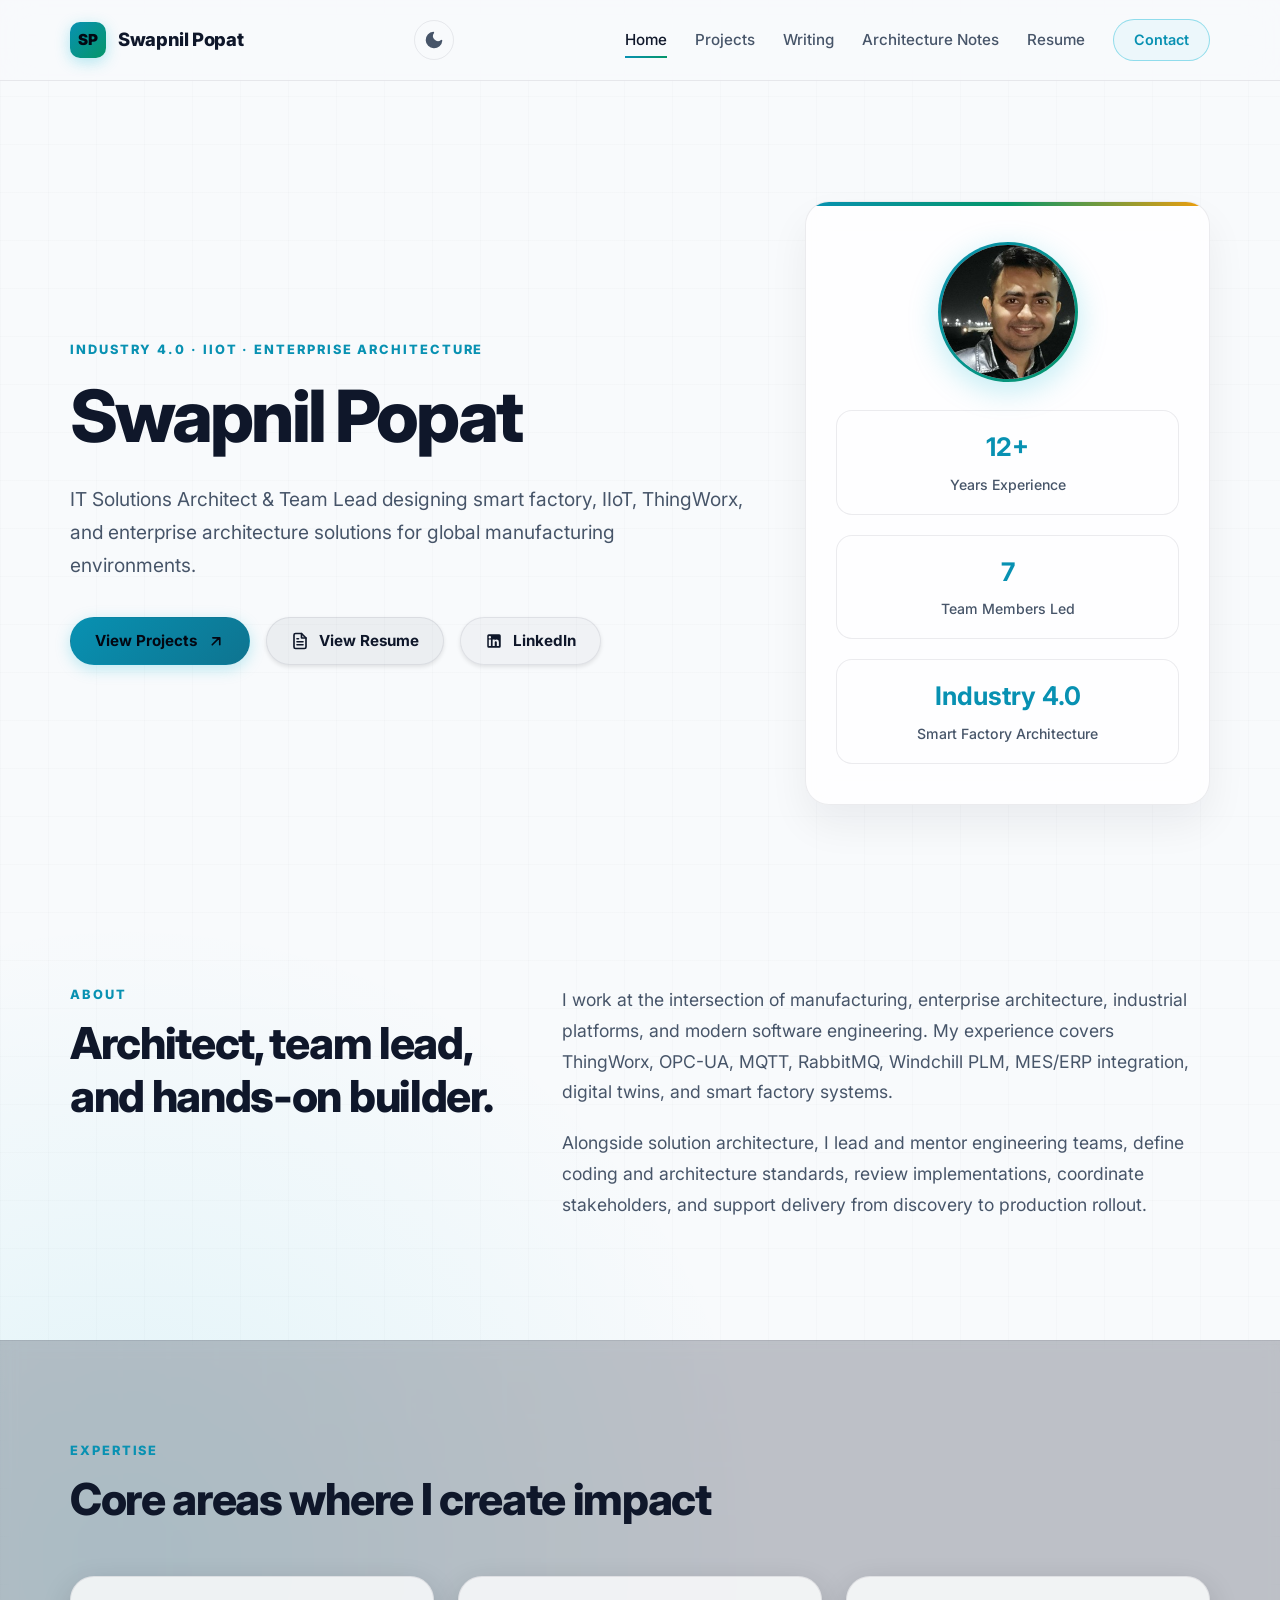
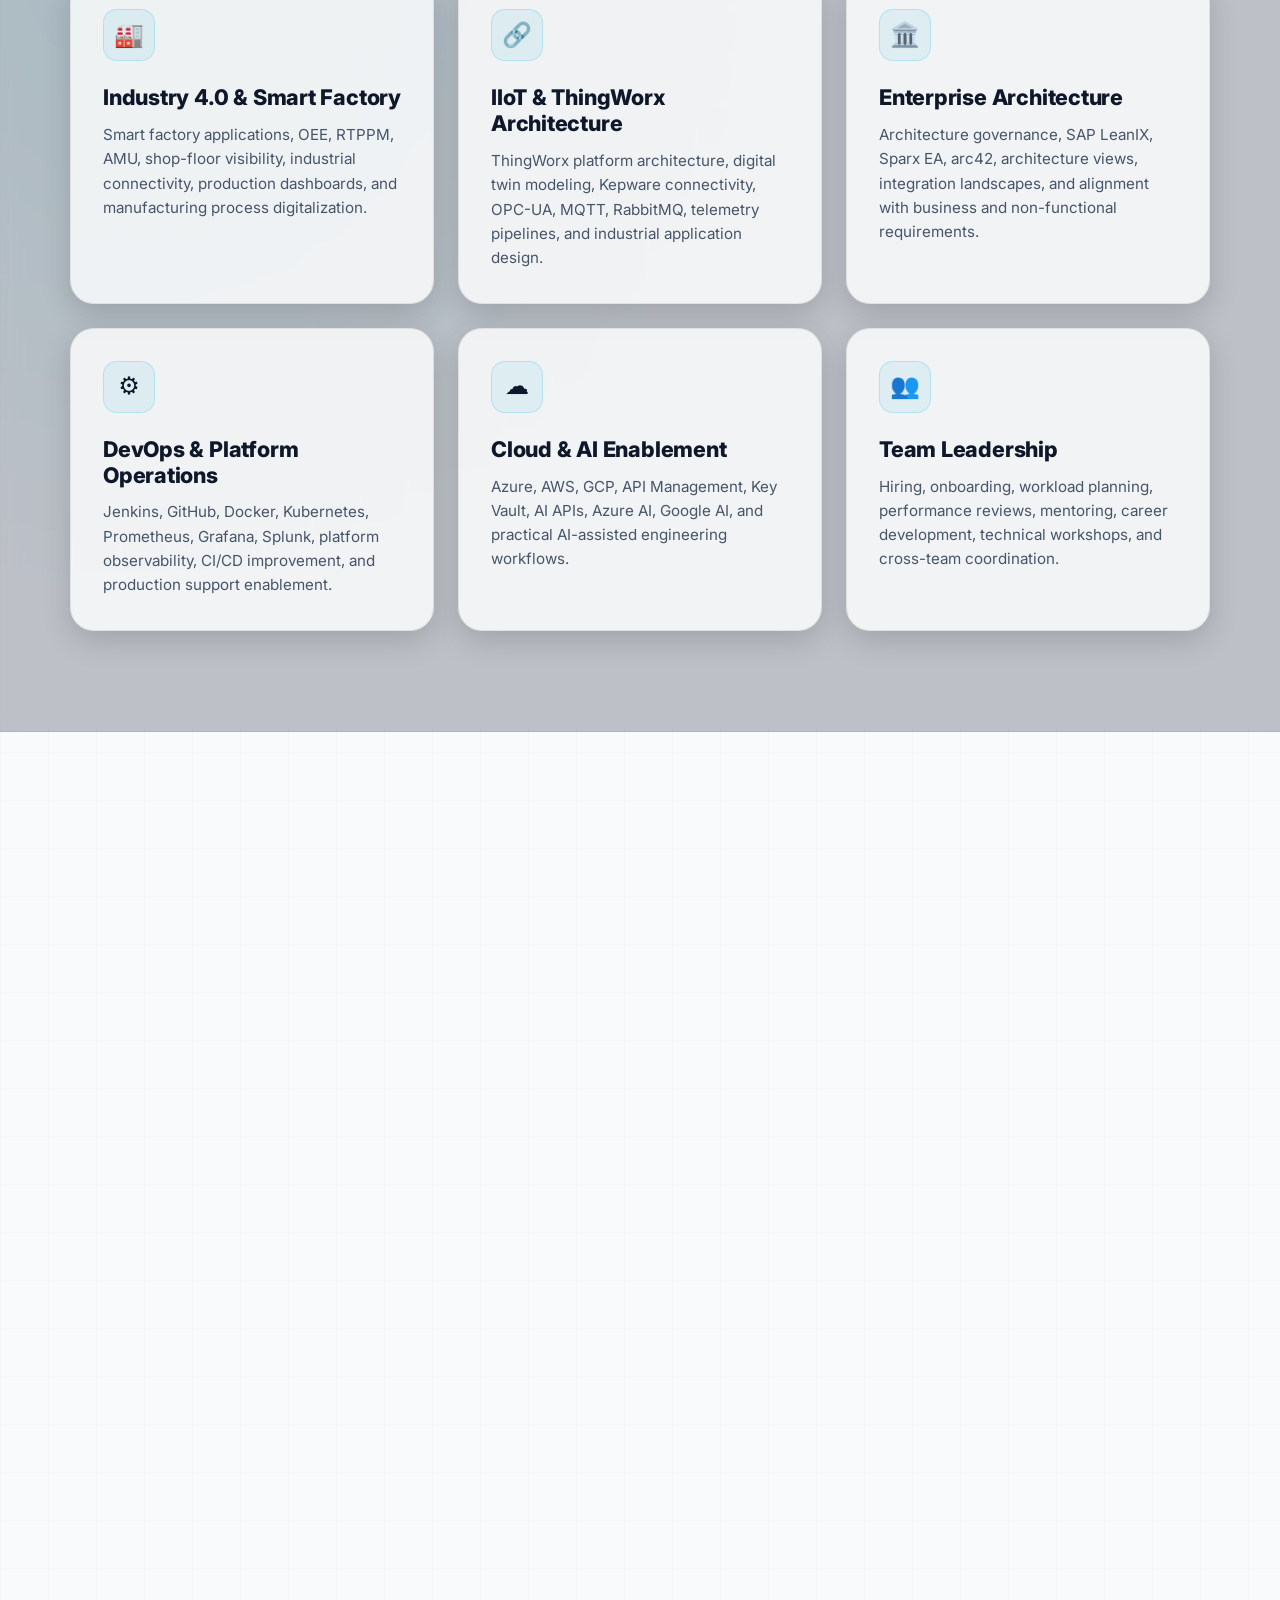
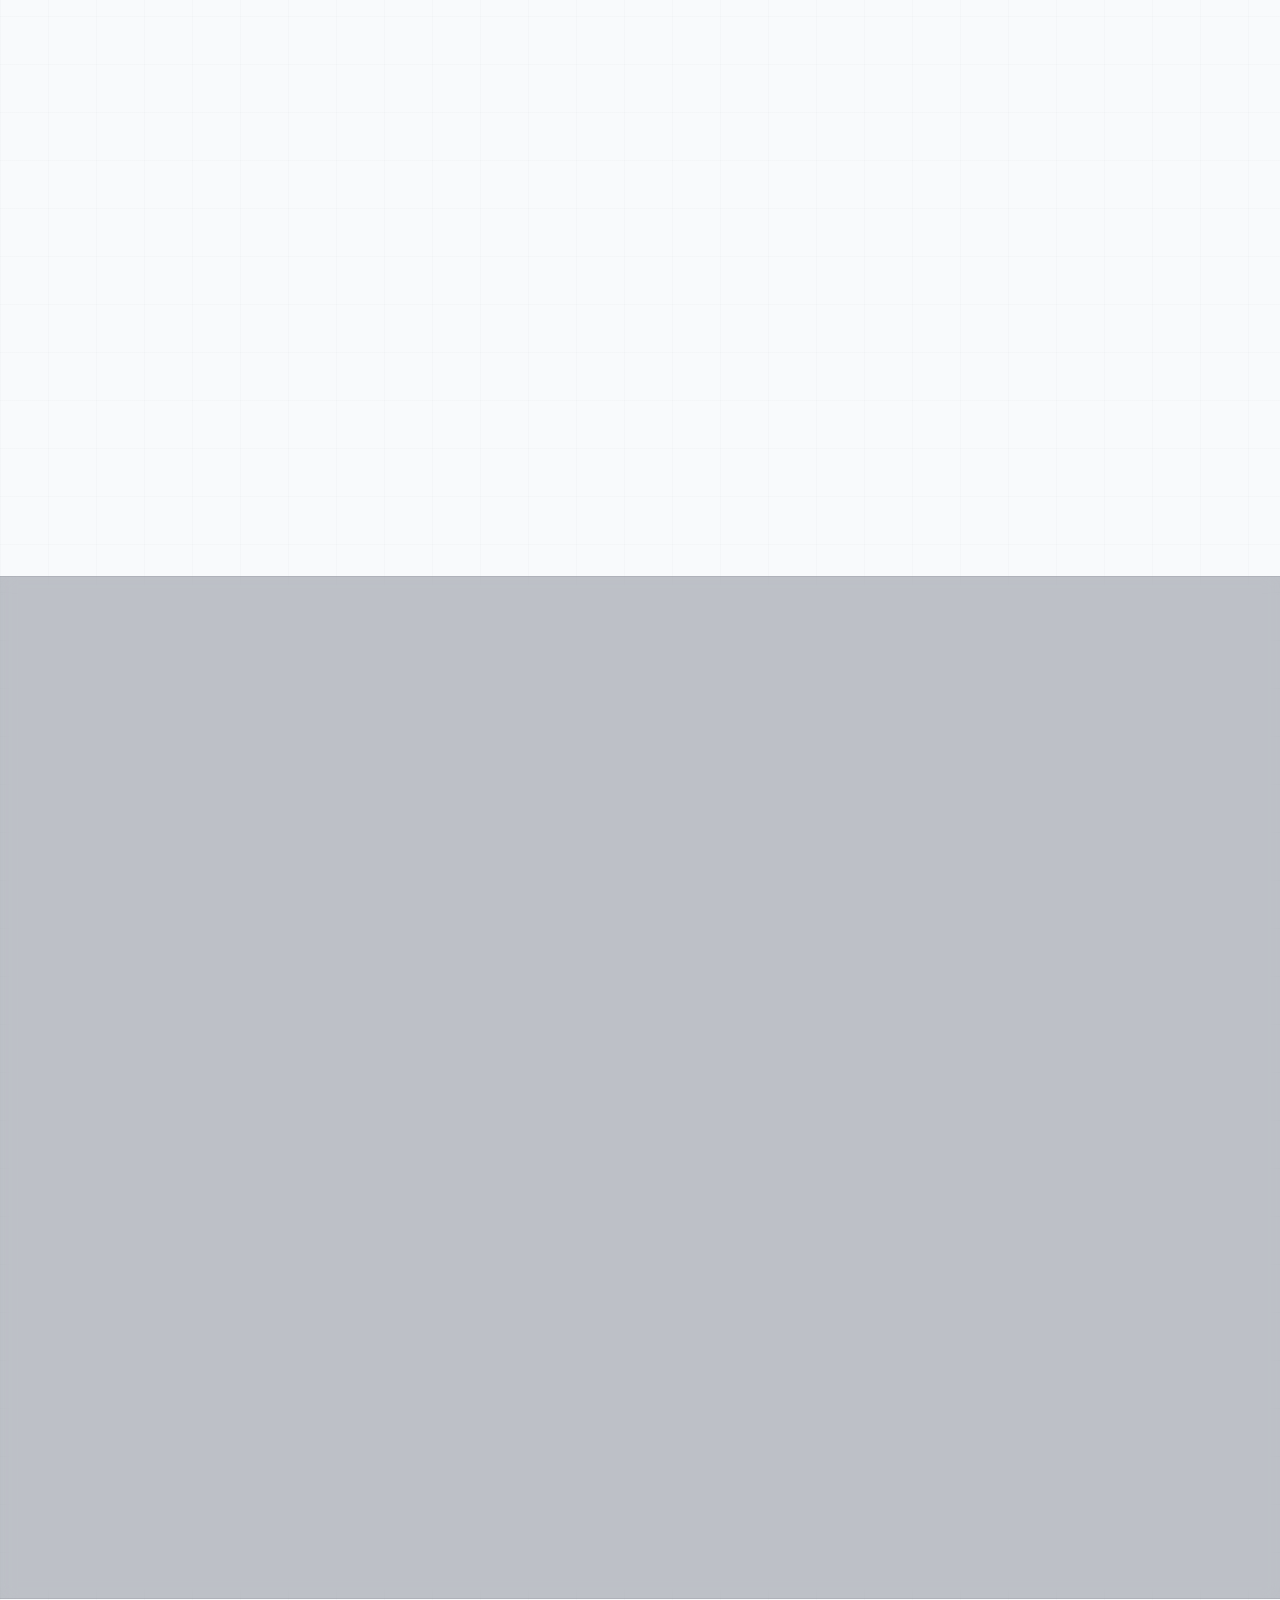
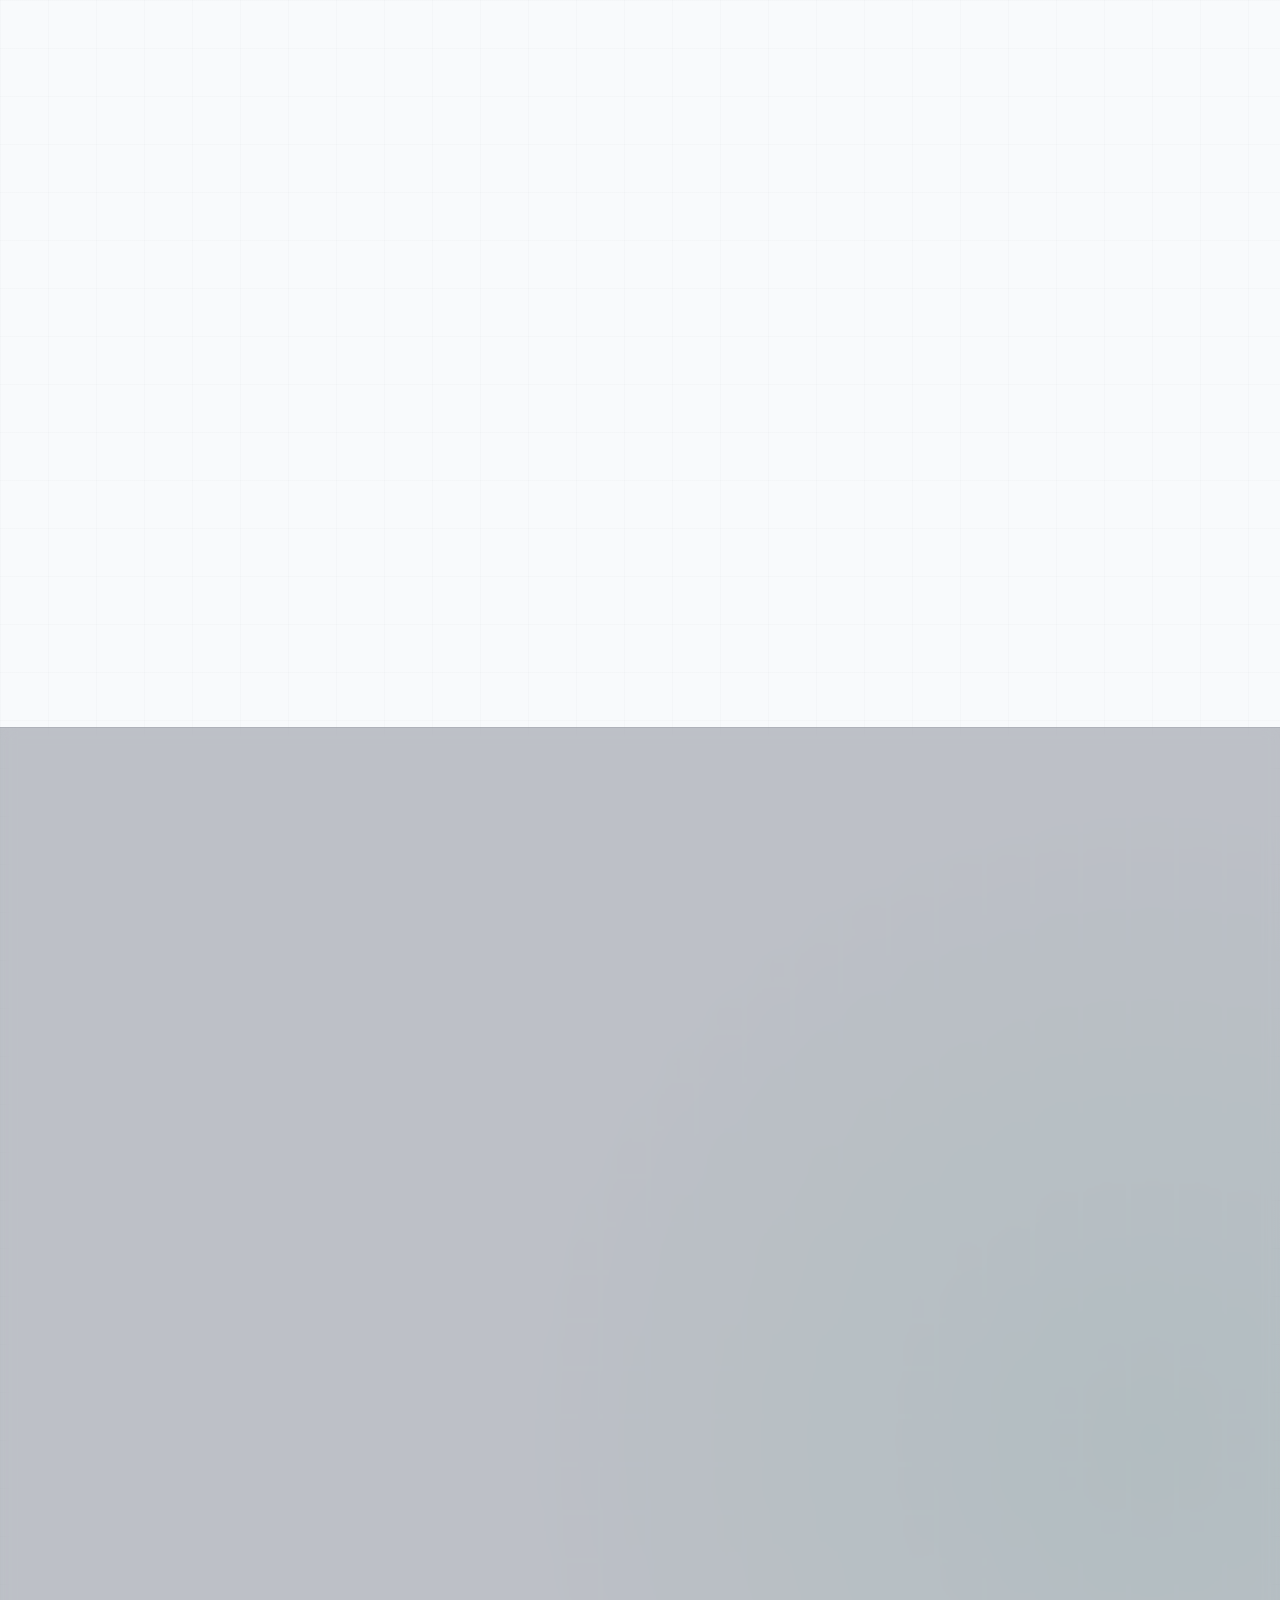
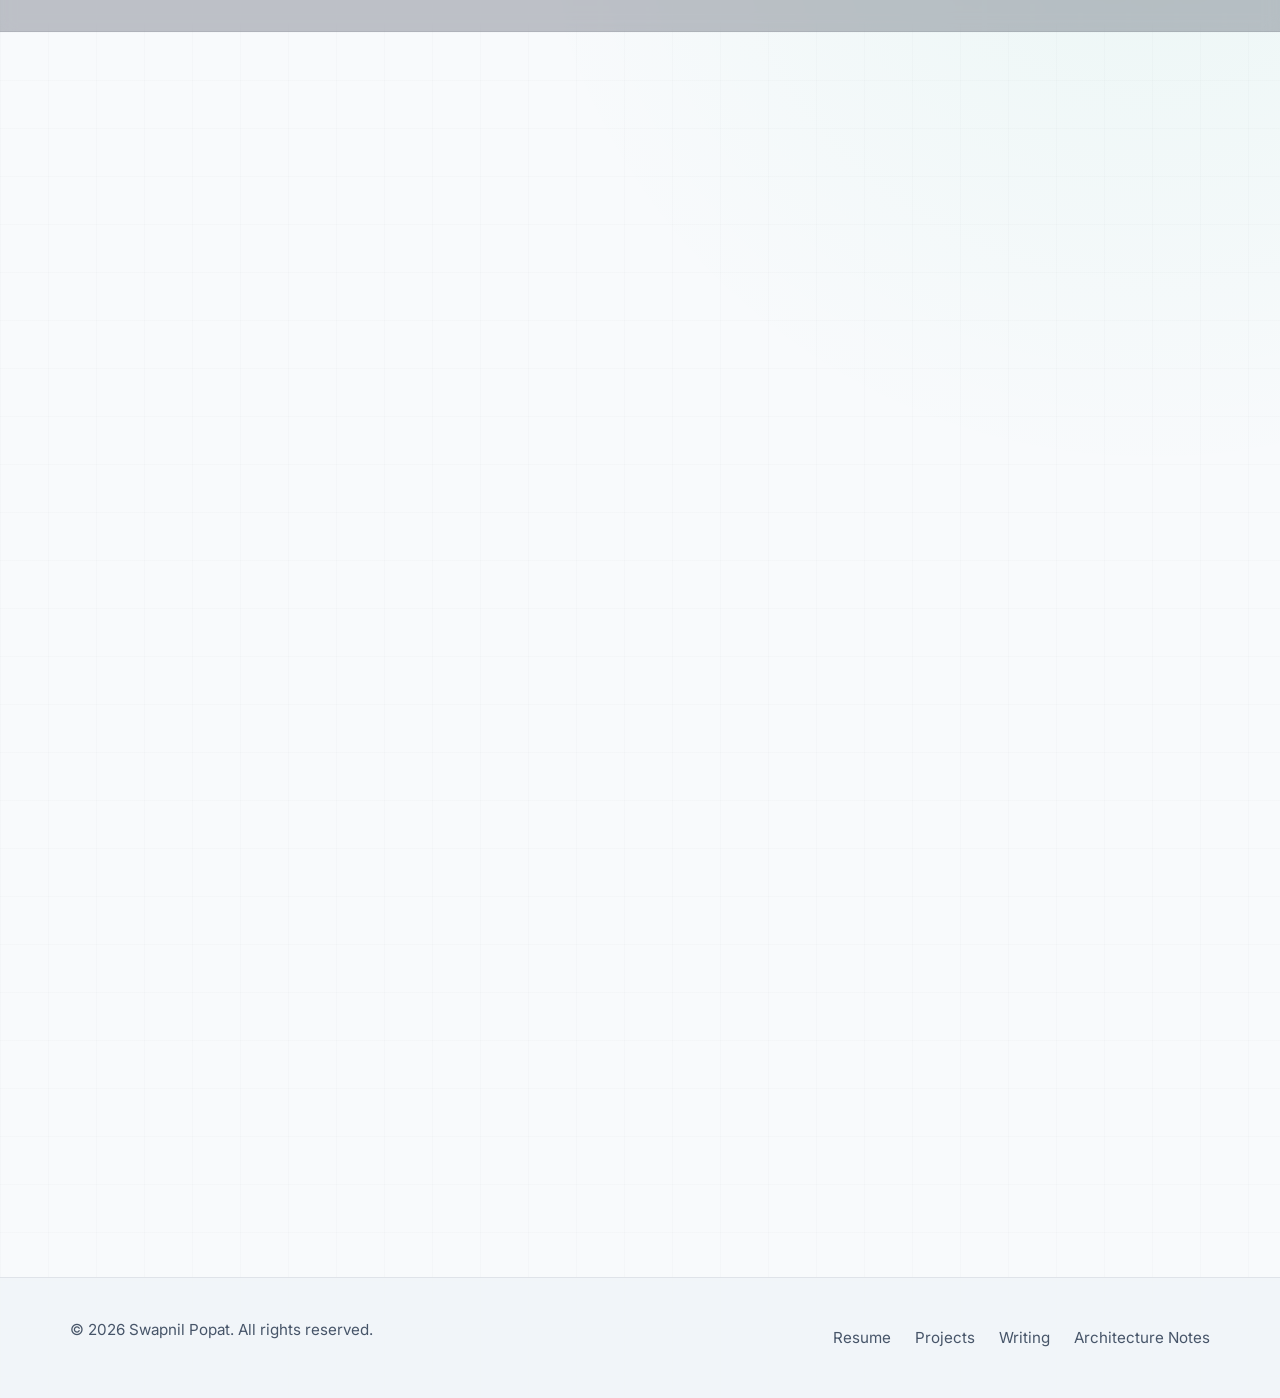
==== index.html @ 2f2d46ed "feat: add new pages, styles, and scripts for site structure expansion" ====
<!DOCTYPE html>
<html lang="en">
<head>
  <meta charset="UTF-8" />
  <meta name="viewport" content="width=device-width, initial-scale=1.0" />

  <title>Swapnil Popat | IT Solutions Architect & Industry 4.0 Leader</title>

  <meta
    name="description"
    content="Swapnil Popat is an IT Solutions Architect and Team Lead with 12+ years of experience in Industry 4.0, IIoT, ThingWorx, Smart Factory, Enterprise Architecture, and digital transformation."
  />

  <meta
    name="keywords"
    content="Swapnil Popat, IT Solutions Architect, ThingWorx, Industry 4.0, IIoT, Smart Factory, Enterprise Architecture, SAP LeanIX, ISA-95, Digital Twin, Pune"
  />

  <meta name="author" content="Swapnil Popat" />
  <meta name="robots" content="index, follow" />

  <link rel="canonical" href="https://swapnilpopat.github.io/" />

  <!-- Open Graph -->
  <meta property="og:title" content="Swapnil Popat | IT Solutions Architect & Industry 4.0 Leader" />
  <meta property="og:description" content="Portfolio of Swapnil Popat — IT Solutions Architect, Team Lead, and Industry 4.0 / IIoT specialist." />
  <meta property="og:type" content="website" />
  <meta property="og:url" content="https://swapnilpopat.github.io/" />
  <meta property="og:image" content="https://swapnilpopat.github.io/assets/img/og-image.png" />

  <!-- Twitter Card -->
  <meta name="twitter:card" content="summary_large_image" />
  <meta name="twitter:title" content="Swapnil Popat | IT Solutions Architect & Industry 4.0 Leader" />
  <meta name="twitter:description" content="Portfolio of Swapnil Popat — IT Solutions Architect, Team Lead, and Industry 4.0 / IIoT specialist." />
  <meta name="twitter:image" content="https://swapnilpopat.github.io/assets/img/og-image.png" />

  <!-- Structured Data (JSON-LD) -->
  <script type="application/ld+json">
  {
    "@context": "https://schema.org",
    "@type": "Person",
    "name": "Swapnil Popat",
    "jobTitle": "IT Solutions Architect & Team Lead",
    "url": "https://swapnilpopat.github.io/",
    "email": "mailto:popatswapnil@gmail.com",
    "telephone": "+918200205364",
    "image": "https://swapnilpopat.github.io/assets/img/profile.webp",
    "address": {
      "@type": "PostalAddress",
      "addressLocality": "Pune",
      "addressCountry": "India"
    },
    "sameAs": [
      "https://swapnilpopat.in/",
      "https://blog.swapnilpopat.in/",
      "https://www.linkedin.com/in/swapnilpopat/",
      "https://github.com/swapnilpopat",
      "https://x.com/swapnilpopat",
      "https://www.instagram.com/swapnilpopat/",
      "https://www.facebook.com/swapnilPopat",
      "https://www.credly.com/users/swapnilpopat/badges"
    ],
    "knowsAbout": [
      "Industry 4.0",
      "IIoT",
      "ThingWorx",
      "Smart Factory",
      "Enterprise Architecture",
      "Digital Twin",
      "SAP LeanIX",
      "ISA-95",
      "OPC-UA",
      "MQTT",
      "Manufacturing Digital Transformation"
    ]
  }
  </script>

  <!-- Favicon - optional -->
	<link rel="icon" type="image/svg+xml" href="/assets/img/favicon.svg">
	<link rel="apple-touch-icon" href="/assets/img/apple-touch-icon.png">
	<link rel="manifest" href="/manifest.json">
	<meta name="theme-color" content="#0f172a">

  <!-- Google Fonts (Optimized Async Load) -->
  <link rel="preconnect" href="https://fonts.googleapis.com" />
  <link rel="preconnect" href="https://fonts.gstatic.com" crossorigin />
  <link
    href="https://fonts.googleapis.com/css2?family=Inter:wght@400;500;600;700;800&display=swap"
    rel="stylesheet"
    media="print"
    onload="this.media='all'"
  />
  <noscript>
    <link
      href="https://fonts.googleapis.com/css2?family=Inter:wght@400;500;600;700;800&display=swap"
      rel="stylesheet"
    />
  </noscript>

  <!-- Theme Toggle Detection Script -->
  <script>
    (function() {
      const theme = localStorage.getItem("theme") || (window.matchMedia("(prefers-color-scheme: dark)").matches ? "dark" : "light");
      document.documentElement.setAttribute("data-theme", theme);
    })();
  </script>
  <!-- Main CSS -->
  <link rel="stylesheet" href="/assets/css/style.min.css?v=1.6" />

  <!-- Google Analytics (Lazy Loaded on User Interaction) -->
  <script>
    (function() {
      // Initialize stub gtag function to queue early events
      window.dataLayer = window.dataLayer || [];
      window.gtag = function() { dataLayer.push(arguments); };
      gtag('js', new Date());
      gtag('config', 'G-MF80VFT89Z', { anonymize_ip: true });

      let gaLoaded = false;
      function loadGA() {
        if (gaLoaded) return;
        gaLoaded = true;

        // Remove interaction listeners
        window.removeEventListener('scroll', loadGA);
        window.removeEventListener('mousemove', loadGA);
        window.removeEventListener('touchstart', loadGA);
        window.removeEventListener('keydown', loadGA);

        // Inject Google Analytics script
        const script = document.createElement('script');
        script.async = true;
        script.src = 'https://www.googletagmanager.com/gtag/js?id=G-MF80VFT89Z';
        document.head.appendChild(script);
      }

      // Add interaction listeners
      window.addEventListener('scroll', loadGA, { passive: true });
      window.addEventListener('mousemove', loadGA, { passive: true });
      window.addEventListener('touchstart', loadGA, { passive: true });
      window.addEventListener('keydown', loadGA, { passive: true });

      // Fallback load after 4 seconds
      setTimeout(loadGA, 4000);
    })();
  </script>
</head>

<body>
<a class="skip-link" href="#main">Skip to content</a>
  <!-- Header -->
  <header class="site-header">
    <div class="container nav-container">
      <a class="logo" href="/" aria-label="Swapnil Popat homepage">
        <div class="logo-mark">SP</div>
        <span class="logo-text">Swapnil Popat</span>
      </a>

      <div class="nav-actions">
        <button id="theme-toggle" class="theme-toggle-btn" aria-label="Toggle Theme"></button>
        <button class="mobile-nav-toggle" aria-label="Toggle navigation" aria-expanded="false">
          <span class="bar"></span>
          <span class="bar"></span>
          <span class="bar"></span>
        </button>
      </div>

      <nav class="main-nav" aria-label="Primary navigation">
        <a href="/" class="nav-link active" aria-current="page">Home</a>
        <a href="/projects/" class="nav-link">Projects</a>
        <a href="/writing/" class="nav-link">Writing</a>
        <a href="/architecture-notes/" class="nav-link">Architecture Notes</a>
        <a href="/resume/" class="nav-link">Resume</a>
        <a href="mailto:popatswapnil@gmail.com" class="nav-cta">Contact</a>
      </nav>
    </div>
  </header>
  <main id="main">
    <!-- Hero -->
    <section class="hero section" id="home">
      <div class="container hero-grid">
        <div class="hero-content">
          <p class="eyebrow">Industry 4.0 · IIoT · Enterprise Architecture</p>
          <h1>Swapnil Popat</h1>
          <p class="hero-subtitle">
            IT Solutions Architect & Team Lead designing smart factory, IIoT, ThingWorx, 
            and enterprise architecture solutions for global manufacturing environments.
          </p>
          <div class="hero-actions">
            <a class="btn btn-primary" href="#projects">
              <span>View Projects</span>
              <svg width="18" height="18" viewBox="0 0 24 24" fill="none" stroke="currentColor" stroke-width="2.2" stroke-linecap="round" stroke-linejoin="round" class="btn-icon-trailing" aria-hidden="true" focusable="false" style="width:18px;height:18px;max-width:18px;max-height:18px;display:block;"><path d="M7 17l9.2-9.2M17 17V7.8H7.8"/></svg>
            </a>
            <a class="btn btn-secondary" href="/resume/">
              <svg width="18" height="18" viewBox="0 0 24 24" fill="none" stroke="currentColor" stroke-width="2.2" stroke-linecap="round" stroke-linejoin="round" class="btn-icon-leading" aria-hidden="true" focusable="false" style="width:18px;height:18px;max-width:18px;max-height:18px;display:block;"><path d="M14 2H6a2 2 0 0 0-2 2v16a2 2 0 0 0 2 2h12a2 2 0 0 0 2-2V8z"></path><polyline points="14 2 14 8 20 8"></polyline><line x1="16" y1="13" x2="8" y2="13"></line><line x1="16" y1="17" x2="8" y2="17"></line><polyline points="10 9 9 9 8 9"></polyline></svg>
              <span>View Resume</span>
            </a>
            <a class="btn btn-ghost" href="https://www.linkedin.com/in/swapnilpopat/" target="_blank" rel="noopener">
              <svg width="18" height="18" viewBox="0 0 24 24" fill="currentColor" class="btn-icon-leading" aria-hidden="true" focusable="false" style="width:18px;height:18px;max-width:18px;max-height:18px;display:block;"><path d="M19 3a2 2 0 0 1 2 2v14a2 2 0 0 1-2 2H5a2 2 0 0 1-2-2V5a2 2 0 0 1 2-2h14m-.5 15.5v-5.3a3.26 3.26 0 0 0-3.26-3.26c-.85 0-1.84.52-2.28 1.3v-1.11h-2.79v8.37h2.79v-4.93c0-.77.62-1.4 1.39-1.4a1.4 1.4 0 0 1 1.4 1.4v4.93h2.75M6.46 8.76a1.64 1.64 0 1 0-.01-3.28 1.64 1.64 0 0 0 .01 3.28M5.07 18.5h2.79v-8.37H5.07v8.37Z"/></svg>
              <span>LinkedIn</span>
            </a>
          </div>
        </div>

        <aside class="hero-card" aria-label="Professional highlights">
          <div class="card-topline"></div>
          <div class="profile-container">
            <img src="/assets/img/profile.webp" alt="Swapnil Popat" class="profile-image" width="140" height="140" loading="eager" fetchpriority="high" />
          </div>
          <div class="metrics-container">
            <div class="metric">
              <strong>12+</strong>
              <span>Years Experience</span>
            </div>
            <div class="metric">
              <strong>7</strong>
              <span>Team Members Led</span>
            </div>
            <div class="metric">
              <strong>Industry 4.0</strong>
              <span>Smart Factory Architecture</span>
            </div>
          </div>
        </aside>
      </div>
    </section>

    <!-- About -->
    <section class="section" id="about">
      <div class="container two-column">
        <div>
          <p class="section-kicker">About</p>
          <h2>Architect, team lead, and hands-on builder.</h2>
        </div>

        <div class="content-block">
          <p>
            I work at the intersection of manufacturing, enterprise architecture, industrial platforms,
            and modern software engineering. My experience covers ThingWorx, OPC-UA, MQTT,
            RabbitMQ, Windchill PLM, MES/ERP integration, digital twins, and smart factory systems.
          </p>

          <p>
            Alongside solution architecture, I lead and mentor engineering teams, define coding and
            architecture standards, review implementations, coordinate stakeholders, and support
            delivery from discovery to production rollout.
          </p>
        </div>
      </div>
    </section>

    <!-- Expertise -->
    <section class="section section-alt" id="expertise">
      <div class="container">
        <div class="section-heading">
          <p class="section-kicker">Expertise</p>
          <h2>Core areas where I create impact</h2>
        </div>

        <div class="cards-grid">
          <article class="info-card">
            <div class="icon-box">🏭</div>
            <h3>Industry 4.0 & Smart Factory</h3>
            <p>
              Smart factory applications, OEE, RTPPM, AMU, shop-floor visibility, industrial
              connectivity, production dashboards, and manufacturing process digitalization.
            </p>
          </article>

          <article class="info-card">
            <div class="icon-box">🔗</div>
            <h3>IIoT & ThingWorx Architecture</h3>
            <p>
              ThingWorx platform architecture, digital twin modeling, Kepware connectivity,
              OPC-UA, MQTT, RabbitMQ, telemetry pipelines, and industrial application design.
            </p>
          </article>

          <article class="info-card">
            <div class="icon-box">🏛️</div>
            <h3>Enterprise Architecture</h3>
            <p>
              Architecture governance, SAP LeanIX, Sparx EA, arc42, architecture views,
              integration landscapes, and alignment with business and non-functional requirements.
            </p>
          </article>

          <article class="info-card">
            <div class="icon-box">⚙️</div>
            <h3>DevOps & Platform Operations</h3>
            <p>
              Jenkins, GitHub, Docker, Kubernetes, Prometheus, Grafana, Splunk, platform
              observability, CI/CD improvement, and production support enablement.
            </p>
          </article>

          <article class="info-card">
            <div class="icon-box">☁️</div>
            <h3>Cloud & AI Enablement</h3>
            <p>
              Azure, AWS, GCP, API Management, Key Vault, AI APIs, Azure AI, Google AI,
              and practical AI-assisted engineering workflows.
            </p>
          </article>

          <article class="info-card">
            <div class="icon-box">👥</div>
            <h3>Team Leadership</h3>
            <p>
              Hiring, onboarding, workload planning, performance reviews, mentoring,
              career development, technical workshops, and cross-team coordination.
            </p>
          </article>
        </div>
      </div>
    </section>

    <!-- Experience -->
    <section class="section" id="experience">
      <div class="container">
        <div class="section-heading">
          <p class="section-kicker">Experience</p>
          <h2>Career timeline</h2>
        </div>

        <div class="timeline">
          <article class="timeline-item">
            <div class="timeline-date">Aug 2023 — Present</div>
            <div class="timeline-content">
              <h3>IT Solutions Architect & Team Lead</h3>
              <p class="muted">Schaeffler Technology Solutions India · Pune</p>
              <p>
                Leading ThingWorx architecture, team management, PLM digitalization, architecture
                governance, platform delivery, DevOps improvement, and smart factory initiatives.
              </p>
            </div>
          </article>

          <article class="timeline-item">
            <div class="timeline-date">Apr 2021 — Aug 2023</div>
            <div class="timeline-content">
              <h3>Senior ThingWorx Developer / Lead Senior Developer</h3>
              <p class="muted">Cognizant Technology Solutions · Pune</p>
              <p>
                Delivered smart factory applications for Pfizer and Kohler, including KPI dashboards,
                integration design, Kepware connectivity, FRS documentation, defect resolution,
                and agile delivery.
              </p>
            </div>
          </article>

          <article class="timeline-item">
            <div class="timeline-date">Jun 2020 — Apr 2021</div>
            <div class="timeline-content">
              <h3>IT Analyst</h3>
              <p class="muted">Eaton Technologies · Pune</p>
              <p>
                Managed global rollout of FSU use cases across Aerospace, Hydraulics, and Vehicle
                divisions, including plant-specific configuration and provider coordination.
              </p>
            </div>
          </article>

          <article class="timeline-item">
            <div class="timeline-date">Mar 2014 — May 2020</div>
            <div class="timeline-content">
              <h3>Consultant / Senior Developer</h3>
              <p class="muted">Capgemini India · Gandhinagar</p>
              <p>
                Delivered ThingWorx and industrial IoT solutions for ABB, GE Industrial, and Airbus,
                including OEE dashboards, custom widgets, PLM integration, and AngularJS interfaces.
              </p>
            </div>
          </article>

          <article class="timeline-item">
            <div class="timeline-date">Jul 2013 — Dec 2013</div>
            <div class="timeline-content">
              <h3>Developer</h3>
              <p class="muted">Tatvasoft Co Sourcing · Ahmedabad</p>
              <p>
                Started professional software engineering career with hands-on application development.
              </p>
            </div>
          </article>
        </div>

        <div style="margin-top: 36px; text-align: center;">
          <a class="btn btn-secondary" href="/resume/">
            <span>View Full Career History &amp; Resume →</span>
          </a>
        </div>
      </div>
    </section>

    <!-- Projects -->
    <section class="section section-alt" id="projects">
      <div class="container">
        <div class="section-heading section-heading-row">
          <div>
            <p class="section-kicker">Projects</p>
            <h2>Selected professional and personal work</h2>
          </div>
          <a class="text-link" href="/projects/">View all projects →</a>
        </div>

        <div class="project-grid">
          <article class="project-card featured">
            <p class="tag">Architecture POC</p>
            <h3>AI-Driven Closed-Loop Component Quality Platform</h3>
            <p>
              Integrated ThingWorx digital twin models, Windchill PLM, PowerBI, AI APIs, and
              industrial data pipelines to support real-time quality feedback and decision-making.
            </p>
            <div class="tech-stack">
              <span>ThingWorx</span>
              <span>Windchill</span>
              <span>Python</span>
              <span>PowerBI</span>
              <span>AI APIs</span>
            </div>
          </article>

          <article class="project-card">
            <p class="tag">Personal Project</p>
            <h3>IoT Telemetry Architecture Workbench</h3>
            <p>
              Full-stack IoT telemetry platform simulating device registration, telemetry ingestion,
              time-series history, alerting, and dashboards.
            </p>
            <div class="tech-stack">
              <span>Spring Boot</span>
              <span>Angular</span>
              <span>PostgreSQL</span>
              <span>Docker</span>
              <span>Azure</span>
            </div>
          </article>

          <article class="project-card">
            <p class="tag">Traceability</p>
            <h3>TraceApp</h3>
            <p>
              MQTT/RabbitMQ-based traceability integration linking Codebeamer, PTC RV&S,
              Sparx EA, and PTC Windchill.
            </p>
            <div class="tech-stack">
              <span>ThingWorx</span>
              <span>MQTT</span>
              <span>RabbitMQ</span>
              <span>Windchill</span>
            </div>
          </article>

          <article class="project-card">
            <p class="tag">Hobby Project</p>
            <h3>Relationship Manager</h3>
            <p>
              Personal CRM web application for tracking and nurturing relationships with interaction
              logging and scoring.
            </p>
            <div class="tech-stack">
              <span>React</span>
              <span>Vite</span>
              <span>Supabase</span>
              <span>JavaScript</span>
            </div>
          </article>
        </div>
      </div>
    </section>

    <!-- Certifications -->
    <section class="section" id="certifications">
      <div class="container two-column">
        <div>
          <p class="section-kicker">Certifications</p>
          <h2>Continuous learning across EA, IIoT, Cloud, and AI.</h2>
        </div>

        <div class="cert-groups">
          <div class="cert-group">
            <div class="cert-group-header">
              <span class="cert-group-badge">PTC ThingWorx</span>
              <span>Industrial IoT &amp; Digital Twin Architecture</span>
            </div>
            <div class="cert-badges-list">
              <a class="cert-item" href="https://www.credly.com/users/swapnilpopat/badges" target="_blank" rel="noopener">Developer Model Specialist (2025) ↗</a>
              <a class="cert-item" href="https://www.credly.com/users/swapnilpopat/badges" target="_blank" rel="noopener">ThingWorx Developer (2025) ↗</a>
              <a class="cert-item" href="https://www.credly.com/users/swapnilpopat/badges" target="_blank" rel="noopener">Associate Certificate (2023) ↗</a>
              <a class="cert-item" href="https://www.credly.com/users/swapnilpopat/badges" target="_blank" rel="noopener">Professional Certificate (2021) ↗</a>
            </div>
          </div>

          <div class="cert-group">
            <div class="cert-group-header">
              <span class="cert-group-badge">Google Cloud</span>
              <span>Artificial Intelligence &amp; Generative AI</span>
            </div>
            <div class="cert-badges-list">
              <a class="cert-item" href="https://www.credly.com/users/swapnilpopat/badges" target="_blank" rel="noopener">Prompt Design in Vertex AI (2025) ↗</a>
            </div>
          </div>

          <div class="cert-group">
            <div class="cert-group-header">
              <span class="cert-group-badge">Enterprise Architecture</span>
              <span>SAP LeanIX Landscape Governance</span>
            </div>
            <div class="cert-badges-list">
              <span class="cert-item">SAP LeanIX Practitioner L2</span>
              <span class="cert-item">SAP LeanIX Practitioner L1</span>
            </div>
          </div>

          <div class="cert-group">
            <div class="cert-group-header">
              <span class="cert-group-badge">Cloud Foundations</span>
              <span>Cloud Platforms Architecture</span>
            </div>
            <div class="cert-badges-list">
              <a class="cert-item" href="https://www.credly.com/users/swapnilpopat/badges" target="_blank" rel="noopener">AWS Cloud Practitioner (2022) ↗</a>
              <a class="cert-item" href="https://www.credly.com/users/swapnilpopat/badges" target="_blank" rel="noopener">Microsoft Azure Fundamentals (2022) ↗</a>
            </div>
          </div>
        </div>
      </div>
    </section>

    <!-- Writing -->
    <section class="section section-alt" id="writing">
      <div class="container">
        <div class="section-heading section-heading-row">
          <div>
            <p class="section-kicker">Writing</p>
            <h2>Notes on IoT, AI, architecture, and digital transformation</h2>
          </div>
          <a class="text-link" href="/writing/">View writing →</a>
        </div>

        <div class="featured-writing-grid">
          <a class="article-preview-card reveal" href="https://blog.swapnilpopat.in/llm-coding-agents-are-changing-the-shape-of-software-work/" target="_blank" rel="noopener">
            <div>
              <span class="tag">AI &amp; Architecture</span>
              <h3>LLM Coding Agents Are Changing the Shape of Software Work</h3>
              <p>Analyzing how autonomous AI coding agents are transforming software engineering paradigms, architecture patterns, and developer team dynamics.</p>
            </div>
            <div class="article-meta">
              <span>Read on Architecture Blog</span>
              <span>→</span>
            </div>
          </a>

          <a class="article-preview-card reveal" href="https://blog.swapnilpopat.in/digital-twin-architecture-what-it-is-how-it-works-and-where-it-usually-fails/" target="_blank" rel="noopener">
            <div>
              <span class="tag">IIoT Architecture</span>
              <h3>Digital Twin Architecture: What It Is &amp; Where It Fails</h3>
              <p>Critical architectural notes on asset modeling, telemetry ingestion pipelines, state synchronization, and the most common failure modes in smart manufacturing.</p>
            </div>
            <div class="article-meta">
              <span>Read on Architecture Blog</span>
              <span>→</span>
            </div>
          </a>

          <a class="article-preview-card reveal" href="https://blog.swapnilpopat.in/isa-95-explained-a-practical-guide-to-erp-and-mes-integration/" target="_blank" rel="noopener">
            <div>
              <span class="tag">Smart Factory</span>
              <h3>ISA-95 Explained: Practical ERP &amp; MES Integration</h3>
              <p>A practitioner’s architectural blueprint for integrating enterprise ERP, shop-floor MES, PLM, and modern IIoT platforms using ISA-95 standard layers.</p>
            </div>
            <div class="article-meta">
              <span>Read on Architecture Blog</span>
              <span>→</span>
            </div>
          </a>
        </div>

        <div class="writing-card reveal">
          <p>
            Explore the full collection of technical essays, architecture decision logs, and smart manufacturing patterns:
          </p>

          <div class="hero-actions">
            <a class="btn btn-primary" href="https://blog.swapnilpopat.in/" target="_blank" rel="noopener">
              <span>Visit Main Blog</span>
              <svg width="18" height="18" viewBox="0 0 24 24" fill="none" stroke="currentColor" stroke-width="2.2" stroke-linecap="round" stroke-linejoin="round" class="btn-icon-trailing" aria-hidden="true" focusable="false" style="width:18px;height:18px;max-width:18px;max-height:18px;display:block;"><path d="M7 17l9.2-9.2M17 17V7.8H7.8"/></svg>
            </a>
            <a class="btn btn-secondary" href="/architecture-notes/">Architecture Notes</a>
          </div>
        </div>
      </div>
    </section>

    <!-- Testimonials -->
    <section class="section" id="testimonials">
      <div class="container">
        <div class="section-heading">
          <p class="section-kicker">Testimonials</p>
          <h2>What professionals say</h2>
        </div>

        <div class="cards-grid">
          <article class="info-card">
            <div class="icon-box">💬</div>
            <p>"Swapnil is known for his quick problem analysis skills and deep knowledge and experience. He is good at understanding the use cases and delivering productive & faster results."</p>
          </article>

          <article class="info-card">
            <div class="icon-box">💬</div>
            <p>"He is a technically sound and dedicated professional and made applause-worthy contributions to the projects with his technical expertise and focused approach."</p>
          </article>

          <article class="info-card">
            <div class="icon-box">💬</div>
            <p>"Swapnil is a sincere and hard-working professional. He is very passionate and has an in-depth knowledge of ThingWorx and IoT. He always approached any situation with positivity."</p>
          </article>
        </div>
      </div>
    </section>

    <!-- Contact -->
    <section class="section contact-section" id="contact">
      <div class="container contact-card">
        <div class="contact-intro">
          <p class="section-kicker">Contact</p>
          <h2>Let’s connect.</h2>
          <p>
            Open to meaningful conversations around Industry 4.0, enterprise architecture,
            IIoT platforms, digital manufacturing, and technology leadership.
          </p>
          <div class="contact-status-chip">
            <span class="contact-status-dot"></span>
            <span>Available for advisory & architecture collaborations</span>
          </div>
        </div>

        <div class="contact-grid">
          <!-- Email (Featured Full Width on Grid) -->
          <a href="mailto:popatswapnil@gmail.com" class="contact-btn contact-btn--email contact-btn--featured" aria-label="Send email to popatswapnil@gmail.com">
            <div class="contact-btn-icon" aria-hidden="true">
              <svg width="22" height="22" viewBox="0 0 24 24" fill="none" stroke="currentColor" stroke-width="2" stroke-linecap="round" stroke-linejoin="round" class="contact-svg" focusable="false" style="width:22px;height:22px;max-width:22px;max-height:22px;display:block;">
                <rect x="2" y="4" width="20" height="16" rx="3"></rect>
                <path d="m22 7-8.97 5.7a1.94 1.94 0 0 1-2.06 0L2 7"></path>
              </svg>
            </div>
            <div class="contact-btn-content">
              <span class="contact-btn-title">Email</span>
              <span class="contact-btn-detail">popatswapnil@gmail.com</span>
            </div>
            <button type="button" class="copy-email-btn" data-email="popatswapnil@gmail.com" aria-label="Copy email address to clipboard" title="Copy email address">
              <svg width="16" height="16" viewBox="0 0 24 24" fill="none" stroke="currentColor" stroke-width="2" stroke-linecap="round" stroke-linejoin="round" aria-hidden="true" focusable="false" style="width:16px;height:16px;max-width:16px;max-height:16px;display:block;"><rect x="9" y="9" width="13" height="13" rx="2" ry="2"></rect><path d="M5 15H4a2 2 0 0 1-2-2V4a2 2 0 0 1 2-2h9a2 2 0 0 1 2 2v1"></path></svg>
              <span class="copy-tooltip">Email copied!</span>
            </button>
            <div class="contact-btn-arrow" aria-hidden="true">
              <svg width="16" height="16" viewBox="0 0 24 24" fill="none" stroke="currentColor" stroke-width="2" stroke-linecap="round" stroke-linejoin="round" class="arrow-svg" focusable="false" style="width:16px;height:16px;max-width:16px;max-height:16px;display:block;">
                <line x1="7" y1="17" x2="17" y2="7"></line>
                <polyline points="7 7 17 7 17 17"></polyline>
              </svg>
            </div>
          </a>

          <!-- LinkedIn -->
          <a href="https://www.linkedin.com/in/swapnilpopat/" target="_blank" rel="noopener" class="contact-btn contact-btn--linkedin" aria-label="LinkedIn profile">
            <div class="contact-btn-icon" aria-hidden="true">
              <svg width="22" height="22" viewBox="0 0 24 24" fill="currentColor" class="contact-svg" focusable="false" style="width:22px;height:22px;max-width:22px;max-height:22px;display:block;">
                <path d="M19 3a2 2 0 0 1 2 2v14a2 2 0 0 1-2 2H5a2 2 0 0 1-2-2V5a2 2 0 0 1 2-2h14m-.5 15.5v-5.3a3.26 3.26 0 0 0-3.26-3.26c-.85 0-1.84.52-2.28 1.3v-1.11h-2.79v8.37h2.79v-4.93c0-.77.62-1.4 1.39-1.4a1.4 1.4 0 0 1 1.4 1.4v4.93h2.75M6.46 8.76a1.64 1.64 0 1 0-.01-3.28 1.64 1.64 0 0 0 .01 3.28M5.07 18.5h2.79v-8.37H5.07v8.37Z"/>
              </svg>
            </div>
            <div class="contact-btn-content">
              <span class="contact-btn-title">LinkedIn</span>
              <span class="contact-btn-detail">in/swapnilpopat</span>
            </div>
            <div class="contact-btn-arrow" aria-hidden="true">
              <svg width="16" height="16" viewBox="0 0 24 24" fill="none" stroke="currentColor" stroke-width="2" stroke-linecap="round" stroke-linejoin="round" class="arrow-svg" focusable="false" style="width:16px;height:16px;max-width:16px;max-height:16px;display:block;">
                <line x1="7" y1="17" x2="17" y2="7"></line>
                <polyline points="7 7 17 7 17 17"></polyline>
              </svg>
            </div>
          </a>

          <!-- X (Twitter) -->
          <a href="https://x.com/swapnilpopat" target="_blank" rel="noopener" class="contact-btn contact-btn--x" aria-label="X profile">
            <div class="contact-btn-icon" aria-hidden="true">
              <svg width="22" height="22" viewBox="0 0 24 24" fill="currentColor" class="contact-svg" focusable="false" style="width:22px;height:22px;max-width:22px;max-height:22px;display:block;">
                <path d="M18.244 2.25h3.308l-7.227 8.26 8.502 11.24H16.17l-5.214-6.817L4.99 21.75H1.68l7.73-8.835L1.254 2.25H8.08l4.713 6.231zm-1.161 17.52h1.833L7.084 4.126H5.117z"/>
              </svg>
            </div>
            <div class="contact-btn-content">
              <span class="contact-btn-title">X (Twitter)</span>
              <span class="contact-btn-detail">@swapnilpopat</span>
            </div>
            <div class="contact-btn-arrow" aria-hidden="true">
              <svg width="16" height="16" viewBox="0 0 24 24" fill="none" stroke="currentColor" stroke-width="2" stroke-linecap="round" stroke-linejoin="round" class="arrow-svg" focusable="false" style="width:16px;height:16px;max-width:16px;max-height:16px;display:block;">
                <line x1="7" y1="17" x2="17" y2="7"></line>
                <polyline points="7 7 17 7 17 17"></polyline>
              </svg>
            </div>
          </a>

          <!-- Instagram -->
          <a href="https://www.instagram.com/swapnilpopat/" target="_blank" rel="noopener" class="contact-btn contact-btn--instagram" aria-label="Instagram profile">
            <div class="contact-btn-icon" aria-hidden="true">
              <svg width="22" height="22" viewBox="0 0 24 24" fill="none" stroke="currentColor" stroke-width="2" stroke-linecap="round" stroke-linejoin="round" class="contact-svg" focusable="false" style="width:22px;height:22px;max-width:22px;max-height:22px;display:block;">
                <rect x="2" y="2" width="20" height="20" rx="5" ry="5"></rect>
                <path d="M16 11.37A4 4 0 1 1 12.63 8 4 4 0 0 1 16 11.37z"></path>
                <line x1="17.5" y1="6.5" x2="17.51" y2="6.5"></line>
              </svg>
            </div>
            <div class="contact-btn-content">
              <span class="contact-btn-title">Instagram</span>
              <span class="contact-btn-detail">@swapnilpopat</span>
            </div>
            <div class="contact-btn-arrow" aria-hidden="true">
              <svg width="16" height="16" viewBox="0 0 24 24" fill="none" stroke="currentColor" stroke-width="2" stroke-linecap="round" stroke-linejoin="round" class="arrow-svg" focusable="false" style="width:16px;height:16px;max-width:16px;max-height:16px;display:block;">
                <line x1="7" y1="17" x2="17" y2="7"></line>
                <polyline points="7 7 17 7 17 17"></polyline>
              </svg>
            </div>
          </a>

          <!-- Facebook -->
          <a href="https://www.facebook.com/swapnilPopat" target="_blank" rel="noopener" class="contact-btn contact-btn--facebook" aria-label="Facebook profile">
            <div class="contact-btn-icon" aria-hidden="true">
              <svg width="22" height="22" viewBox="0 0 24 24" fill="currentColor" class="contact-svg" focusable="false" style="width:22px;height:22px;max-width:22px;max-height:22px;display:block;">
                <path d="M24 12.073c0-6.627-5.373-12-12-12s-12 5.373-12 12c0 5.99 4.388 10.954 10.125 11.854v-8.385H7.078v-3.47h3.047V9.43c0-3.007 1.792-4.669 4.533-4.669 1.312 0 2.686.235 2.686.235v2.953H15.83c-1.491 0-1.956.925-1.956 1.874v2.25h3.328l-.532 3.47h-2.796v8.385C19.612 23.027 24 18.062 24 12.073z"/>
              </svg>
            </div>
            <div class="contact-btn-content">
              <span class="contact-btn-title">Facebook</span>
              <span class="contact-btn-detail">swapnilPopat</span>
            </div>
            <div class="contact-btn-arrow" aria-hidden="true">
              <svg width="16" height="16" viewBox="0 0 24 24" fill="none" stroke="currentColor" stroke-width="2" stroke-linecap="round" stroke-linejoin="round" class="arrow-svg" focusable="false" style="width:16px;height:16px;max-width:16px;max-height:16px;display:block;">
                <line x1="7" y1="17" x2="17" y2="7"></line>
                <polyline points="7 7 17 7 17 17"></polyline>
              </svg>
            </div>
          </a>

          <!-- Personal Website -->
          <a href="https://swapnilpopat.in/" target="_blank" rel="noopener" class="contact-btn contact-btn--website" aria-label="Personal website">
            <div class="contact-btn-icon" aria-hidden="true">
              <svg width="22" height="22" viewBox="0 0 24 24" fill="none" stroke="currentColor" stroke-width="2" stroke-linecap="round" stroke-linejoin="round" class="contact-svg" focusable="false" style="width:22px;height:22px;max-width:22px;max-height:22px;display:block;">
                <circle cx="12" cy="12" r="10"></circle>
                <line x1="2" y1="12" x2="22" y2="12"></line>
                <path d="M12 2a15.3 15.3 0 0 1 4 10 15.3 15.3 0 0 1-4 10 15.3 15.3 0 0 1-4-10 15.3 15.3 0 0 1 4-10z"></path>
              </svg>
            </div>
            <div class="contact-btn-content">
              <span class="contact-btn-title">Personal Website</span>
              <span class="contact-btn-detail">swapnilpopat.in</span>
            </div>
            <div class="contact-btn-arrow" aria-hidden="true">
              <svg width="16" height="16" viewBox="0 0 24 24" fill="none" stroke="currentColor" stroke-width="2" stroke-linecap="round" stroke-linejoin="round" class="arrow-svg" focusable="false" style="width:16px;height:16px;max-width:16px;max-height:16px;display:block;">
                <line x1="7" y1="17" x2="17" y2="7"></line>
                <polyline points="7 7 17 7 17 17"></polyline>
              </svg>
            </div>
          </a>

          <!-- Architecture Blog -->
          <a href="https://blog.swapnilpopat.in/" target="_blank" rel="noopener" class="contact-btn contact-btn--blog" aria-label="Architecture blog">
            <div class="contact-btn-icon" aria-hidden="true">
              <svg width="22" height="22" viewBox="0 0 24 24" fill="none" stroke="currentColor" stroke-width="2" stroke-linecap="round" stroke-linejoin="round" class="contact-svg" focusable="false" style="width:22px;height:22px;max-width:22px;max-height:22px;display:block;">
                <path d="M4 19.5A2.5 2.5 0 0 1 6.5 17H20"></path>
                <path d="M6.5 2H20v20H6.5A2.5 2.5 0 0 1 4 19.5v-15A2.5 2.5 0 0 1 6.5 2z"></path>
                <line x1="9" y1="7" x2="15" y2="7"></line>
                <line x1="9" y1="11" x2="13" y2="11"></line>
              </svg>
            </div>
            <div class="contact-btn-content">
              <span class="contact-btn-title">Architecture Blog</span>
              <span class="contact-btn-detail">blog.swapnilpopat.in</span>
            </div>
            <div class="contact-btn-arrow" aria-hidden="true">
              <svg width="16" height="16" viewBox="0 0 24 24" fill="none" stroke="currentColor" stroke-width="2" stroke-linecap="round" stroke-linejoin="round" class="arrow-svg" focusable="false" style="width:16px;height:16px;max-width:16px;max-height:16px;display:block;">
                <line x1="7" y1="17" x2="17" y2="7"></line>
                <polyline points="7 7 17 7 17 17"></polyline>
              </svg>
            </div>
          </a>
        </div>
      </div>
    </section>
  </main>

  <!-- Footer -->
  <footer class="site-footer">
    <div class="container footer-container">
      <p>© <span id="year"></span> Swapnil Popat. All rights reserved.</p>
      <div class="footer-links">
        <a href="/resume/">Resume</a>
        <a href="/projects/">Projects</a>
        <a href="/writing/">Writing</a>
        <a href="/architecture-notes/">Architecture Notes</a>
      </div>
    </div>
  </footer>

  <script src="/assets/js/main.js" defer></script>
  <script src="/assets/js/analytics-events.js" defer></script>
</body>
</html>
---- assets/css/style.min.css ----
:root{--bg:#090e17;--bg-soft:#0f172a;--bg-card:rgba(15,23,42,0.45);--bg-card-hover:rgba(30,41,59,0.35);--bg-card-strong:rgba(30,41,59,0.7);--text:#f8fafc;--muted:#94a3b8;--line:rgba(255,255,255,0.08);--primary:#06b6d4;--primary-strong:#0891b2;--accent:#10b981;--warning:#f59e0b;--shadow:0 20px 40px rgba(0,0,0,0.4);--radius-lg:24px;--radius-md:16px;--radius-sm:10px;--container:1140px;--grid-line:rgba(255,255,255,0.015);--header-bg:rgba(9,14,23,0.75);--mobile-nav-bg:rgba(9,14,23,0.98);--footer-bg:rgba(9,14,23,0.9);--heading-color:#ffffff;--md-sys-motion-easing-expressive:cubic-bezier(0.2,0,0,1);--md-sys-motion-easing-spring:cubic-bezier(0.34,1.56,0.64,1);--md-sys-shape-corner-extra-large:28px;--md-sys-shape-corner-large:20px;--md-sys-shape-corner-medium:14px;--md-sys-shape-corner-small:10px;--md-sys-shape-corner-full:9999px;--md-surface-1:rgba(255,255,255,0.03);--md-surface-2:rgba(255,255,255,0.06);--md-surface-container:rgba(15,23,42,0.55);--md-surface-container-high:rgba(30,41,59,0.7);--md-outline-variant:rgba(255,255,255,0.08);--primary-glow:rgba(6,182,212,0.35);--primary-container:rgba(6,182,212,0.12);--on-primary-container:#67e8f9}[data-theme="light"]{--bg:#f8fafc;--bg-soft:#f1f5f9;--bg-card:rgba(255,255,255,0.8);--bg-card-hover:rgba(15,23,42,0.04);--bg-card-strong:rgba(241,245,249,0.9);--text:#0f172a;--muted:#475569;--line:rgba(15,23,42,0.08);--primary:#0891b2;--primary-strong:#0e7490;--accent:#059669;--shadow:0 20px 40px rgba(15,23,42,0.06);--grid-line:rgba(15,23,42,0.015);--header-bg:rgba(248,250,252,0.85);--mobile-nav-bg:rgba(248,250,252,0.98);--footer-bg:rgba(241,245,249,0.9);--heading-color:#0f172a;--md-surface-1:rgba(15,23,42,0.02);--md-surface-2:rgba(15,23,42,0.05);--md-surface-container:rgba(255,255,255,0.9);--md-surface-container-high:rgba(248,250,252,0.95);--md-outline-variant:rgba(15,23,42,0.08);--primary-glow:rgba(8,145,178,0.25);--primary-container:rgba(8,145,178,0.1);--on-primary-container:#0e7490}*{box-sizing:border-box;margin:0;padding:0}html{scroll-behavior:smooth}body{font-family:'Inter',ui-sans-serif,system-ui,-apple-system,BlinkMacSystemFont,"Segoe UI",sans-serif;background-color:var(--bg);background-image:radial-gradient(circle at 10% 20%,rgba(6,182,212,0.1) 0%,transparent 40rem),radial-gradient(circle at 90% 80%,rgba(16,185,129,0.06) 0%,transparent 40rem),linear-gradient(to right,var(--grid-line) 1px,transparent 1px),linear-gradient(to bottom,var(--grid-line) 1px,transparent 1px);background-size:100% 100%,100% 100%,48px 48px,48px 48px;color:var(--text);line-height:1.6;-webkit-font-smoothing:antialiased;position:relative;overflow-x:hidden;transition:background-color 0.3s ease,color 0.3s ease,border-color 0.3s ease}a{color:inherit;text-decoration:none;transition:all 0.2s ease}:focus-visible{outline:2px solid var(--primary);outline-offset:3px;border-radius:4px}img{max-width:100%;height:auto}.container{width:min(100% - 40px,var(--container));margin-inline:auto}.section{padding:100px 0}.section-alt{background:rgba(15,23,42,0.25);border-top:1px solid var(--line);border-bottom:1px solid var(--line);backdrop-filter:blur(8px)}.section-kicker,.section-heading-row .section-kicker,.eyebrow{margin-bottom:12px;color:var(--primary);text-transform:uppercase;letter-spacing:0.15em;font-size:0.8rem;font-weight:800;display:block}h1,h2,h3,h4{font-weight:800;line-height:1.2;color:var(--heading-color)}h1{font-size:clamp(2.5rem,6vw,4.5rem);letter-spacing:-0.04em}h2{font-size:clamp(1.8rem,4vw,2.75rem);letter-spacing:-0.03em;margin-bottom:1rem}h3{font-size:1.35rem;letter-spacing:-0.01em}p{margin-bottom:1rem}p:last-child{margin-bottom:0}.muted{color:var(--muted)}.skip-link{position:absolute;top:-60px;left:1rem;z-index:9999;background:var(--primary);color:#000000;padding:0.75rem 1.5rem;border-radius:999px;font-weight:700;transition:top 0.2s ease}.skip-link:focus{top:1rem}.site-header{position:sticky;top:0;z-index:100;background:var(--header-bg);backdrop-filter:blur(16px);-webkit-backdrop-filter:blur(16px);border-bottom:1px solid var(--line);transition:background 0.3s ease,border-color 0.3s ease}.nav-container{display:flex;align-items:center;justify-content:space-between;min-height:80px}.logo{display:inline-flex;align-items:center;gap:12px;font-weight:800;font-size:1.15rem;letter-spacing:-0.02em;color:var(--text)}.logo-mark{width:36px;height:36px;display:grid;place-items:center;border-radius:10px;color:#030712;font-weight:900;font-size:0.95rem;background:linear-gradient(135deg,var(--primary),var(--accent));box-shadow:0 4px 15px rgba(6,182,212,0.3)}.logo-text{font-weight:800}.main-nav{display:flex;align-items:center;gap:28px}.nav-link{color:var(--muted);font-size:0.95rem;font-weight:500;position:relative;padding:6px 0}.nav-link:hover,.nav-link.active{color:var(--heading-color)}.nav-link::after{content:'';position:absolute;bottom:0;left:0;width:0;height:2px;background:linear-gradient(90deg,var(--primary),var(--accent));transition:width 0.3s ease}.nav-link:hover::after,.nav-link.active::after{width:100%}.nav-cta{padding:0.5rem 1.25rem;border:1px solid rgba(6,182,212,0.4);border-radius:999px;background:rgba(6,182,212,0.05);color:var(--primary)!important;font-weight:600;font-size:0.9rem}.nav-cta:hover{background:var(--primary);color:#030712!important;box-shadow:0 4px 15px rgba(6,182,212,0.25);transform:translateY(-1px)}.theme-toggle-btn{background:none;border:1px solid var(--line);cursor:pointer;padding:8px;border-radius:50%;width:40px;height:40px;display:inline-flex;align-items:center;justify-content:center;color:var(--muted);transition:all 0.3s ease}.theme-toggle-btn:hover{color:var(--primary);border-color:rgba(6,182,212,0.4);background:rgba(255,255,255,0.05);transform:rotate(15deg)}[data-theme="light"] .theme-toggle-btn:hover{background:rgba(0,0,0,0.04)}.theme-toggle-btn svg{width:20px;height:20px;fill:currentColor}.nav-actions{display:flex;align-items:center;gap:12px}.mobile-nav-toggle{display:none;background:none;border:none;cursor:pointer;padding:8px;z-index:110}.mobile-nav-toggle .bar{display:block;width:24px;height:2px;margin:5px auto;background-color:var(--text);transition:all 0.3s ease-in-out}.btn{display:inline-flex;align-items:center;justify-content:center;gap:10px;min-height:48px;padding:0 24px;border-radius:var(--md-sys-shape-corner-full,999px);font-weight:700;font-size:0.95rem;cursor:pointer;border:1px solid transparent;text-decoration:none;position:relative;overflow:hidden;transition:all 0.3s var(--md-sys-motion-easing-spring,cubic-bezier(0.34,1.56,0.64,1));box-shadow:0 2px 4px rgba(0,0,0,0.1)}.btn svg{width:18px;height:18px;flex-shrink:0;transition:transform 0.3s var(--md-sys-motion-easing-spring,cubic-bezier(0.34,1.56,0.64,1))}.btn:hover svg.btn-icon-trailing{transform:translate(2px,-2px)}.btn:hover svg.btn-icon-leading{transform:scale(1.15)}.btn:hover{transform:translateY(-3px);box-shadow:0 8px 24px rgba(0,0,0,0.25)}.btn:active{transform:translateY(-1px) scale(0.98)}.btn-primary{background:linear-gradient(135deg,var(--primary),var(--primary-strong));color:#030712;box-shadow:0 4px 15px rgba(6,182,212,0.25)}.btn-primary:hover{box-shadow:0 8px 25px rgba(6,182,212,0.45)}.btn-secondary{background:rgba(255,255,255,0.05);border-color:var(--line);color:var(--text)}.btn-secondary:hover{background:rgba(255,255,255,0.1);border-color:rgba(255,255,255,0.2)}[data-theme="light"] .btn-secondary{background:rgba(15,23,42,0.05)}[data-theme="light"] .btn-secondary:hover{background:rgba(15,23,42,0.08)}.btn-ghost{border-color:var(--line);background:rgba(255,255,255,0.03);color:var(--text)}.btn-ghost:hover{background:rgba(255,255,255,0.08);border-color:rgba(6,182,212,0.35);color:var(--heading-color)}[data-theme="light"] .btn-ghost{background:rgba(15,23,42,0.03);border-color:var(--line)}[data-theme="light"] .btn-ghost:hover{background:rgba(15,23,42,0.07)}.hero{padding:120px 0 80px}.hero-grid{display:grid;grid-template-columns:1.25fr 0.75fr;gap:60px;align-items:center}.hero-subtitle{font-size:1.2rem;color:var(--muted);margin:24px 0 36px;max-width:680px;line-height:1.7}.hero-actions{display:flex;flex-wrap:wrap;gap:16px}.hero-card{position:relative;padding:40px 30px;border:1px solid var(--line);border-radius:var(--radius-lg);background:var(--bg-card);backdrop-filter:blur(12px);-webkit-backdrop-filter:blur(12px);box-shadow:var(--shadow);text-align:center;overflow:hidden}.card-topline{position:absolute;top:0;left:0;width:100%;height:4px;background:linear-gradient(90deg,var(--primary),var(--accent),var(--warning))}.profile-container{display:flex;justify-content:center;margin-bottom:28px}.profile-image{width:140px;height:140px;border-radius:50%;object-fit:cover;border:3px solid transparent;background-image:linear-gradient(var(--bg-soft),var(--bg-soft)),linear-gradient(135deg,var(--primary),var(--accent));background-origin:border-box;background-clip:padding-box,border-box;box-shadow:0 8px 30px rgba(6,182,212,0.25)}.metrics-container{display:grid;gap:20px}.metric{padding:16px;border-radius:var(--radius-md);background:rgba(255,255,255,0.02);border:1px solid var(--line);transition:all 0.3s ease}.metric:hover{background:rgba(255,255,255,0.04);border-color:rgba(6,182,212,0.25)}.metric strong{display:block;font-size:1.6rem;color:var(--primary);margin-bottom:4px}.metric span{font-size:0.88rem;color:var(--muted);font-weight:500}.two-column{display:grid;grid-template-columns:0.8fr 1.2fr;gap:60px;align-items:start}.content-block{font-size:1.1rem;color:var(--muted)}.content-block p{margin-bottom:1.25rem;line-height:1.75}.section-heading{margin-bottom:50px;max-width:700px}.section-heading h2{margin-top:8px}.section-heading-row{display:flex;justify-content:space-between;align-items:flex-end;margin-bottom:50px;gap:24px}.section-heading-row .section-heading{margin-bottom:0}.text-link{color:var(--primary);font-weight:700;display:inline-flex;align-items:center;gap:8px}.text-link:hover{color:var(--primary-strong);transform:translateX(4px)}.cards-grid{display:grid;grid-template-columns:repeat(3,1fr);gap:24px}.card,.info-card,.project-card,.writing-card,.contact-card,.timeline-item{border:1px solid var(--line);background:var(--bg-card);border-radius:var(--radius-lg);padding:32px;box-shadow:0 10px 30px rgba(0,0,0,0.15);transition:all 0.3s cubic-bezier(0.4,0,0.2,1);position:relative;overflow:hidden}.card:hover,.info-card:hover,.project-card:hover,.writing-card:hover{transform:translateY(-6px);border-color:rgba(6,182,212,0.3);box-shadow:0 15px 35px rgba(6,182,212,0.08);background:var(--bg-card-hover)}.icon-box{width:52px;height:52px;display:grid;place-items:center;border-radius:14px;background:rgba(6,182,212,0.08);border:1px solid rgba(6,182,212,0.2);font-size:1.5rem;margin-bottom:24px;transition:all 0.3s ease}.info-card:hover .icon-box{background:rgba(6,182,212,0.15);border-color:var(--primary);box-shadow:0 0 15px rgba(6,182,212,0.2)}.info-card h3{margin-bottom:12px}.info-card p{color:var(--muted);font-size:0.95rem;line-height:1.6}.timeline{display:flex;flex-direction:column;gap:24px}.timeline-item{display:grid;grid-template-columns:240px 1fr;gap:40px;padding:32px;background:var(--bg-card)}.timeline-item:hover{border-color:rgba(6,182,212,0.3);transform:translateY(-3px);box-shadow:0 12px 30px rgba(0,0,0,0.2);background:var(--bg-card-hover)}.timeline-date{color:var(--primary);font-weight:800;font-size:1rem;letter-spacing:0.05em;text-transform:uppercase}.timeline-content h3{margin-bottom:4px}.timeline-content .muted{font-weight:600;color:var(--accent);margin-bottom:16px}.timeline-content p{font-size:1rem;line-height:1.65;color:var(--muted)}.project-grid{display:grid;grid-template-columns:repeat(2,1fr);gap:24px}.project-card{display:flex;flex-direction:column;justify-content:space-between;min-height:280px}.project-card.featured{background:linear-gradient(135deg,rgba(6,182,212,0.1) 0%,rgba(16,185,129,0.05) 100%),var(--bg-card);border-color:rgba(6,182,212,0.2)}.project-card.featured:hover{border-color:rgba(6,182,212,0.4)}.project-card h3{margin:12px 0 14px}.project-card p:not(.tag){color:var(--muted);font-size:0.98rem;line-height:1.6;margin-bottom:24px}.tag{color:var(--accent);font-size:0.75rem;font-weight:800;text-transform:uppercase;letter-spacing:0.12em;display:block}.tech-stack{display:flex;flex-wrap:wrap;gap:8px;margin-top:auto}.tech-stack span,.skill-cloud span,.pill-list span{display:inline-flex;align-items:center;padding:6px 12px;border:1px solid var(--line);border-radius:999px;background:rgba(255,255,255,0.04);color:var(--text);font-size:0.8rem;font-weight:600;transition:all 0.2s ease}.tech-stack span:hover,.skill-cloud span:hover,.pill-list span:hover{background:rgba(6,182,212,0.1);border-color:rgba(6,182,212,0.3);color:var(--heading-color)}.pill-list{display:flex;flex-wrap:wrap;gap:12px}.writing-card{display:grid;grid-template-columns:1.2fr 0.8fr;align-items:center;gap:40px}.writing-card p{font-size:1.1rem;line-height:1.7}.contact-section{padding-bottom:100px}.contact-card{padding:48px;display:grid;grid-template-columns:0.95fr 1.05fr;gap:48px;align-items:start;border-radius:var(--md-sys-shape-corner-extra-large);background:radial-gradient(circle at 10% 10%,rgba(6,182,212,0.12) 0%,transparent 60%),var(--bg-card-strong);border:1px solid var(--line);box-shadow:var(--shadow);position:relative;overflow:hidden}.contact-intro{display:flex;flex-direction:column;gap:14px}.contact-card h2{font-size:clamp(2rem,4vw,2.75rem);font-weight:800;letter-spacing:-0.02em;line-height:1.15}.contact-card p{color:var(--muted);font-size:1.05rem;line-height:1.65}.contact-status-chip{display:inline-flex;align-items:center;gap:10px;padding:8px 16px;background:var(--primary-container);border:1px solid rgba(6,182,212,0.25);border-radius:var(--md-sys-shape-corner-full);color:var(--on-primary-container);font-size:0.85rem;font-weight:600;width:fit-content;margin-top:6px}.contact-status-dot{width:8px;height:8px;border-radius:50%;background:var(--accent);box-shadow:0 0 8px var(--accent);animation:pulse-dot 2s infinite}@keyframes pulse-dot{0%,100%{transform:scale(1);opacity:1}50%{transform:scale(1.35);opacity:0.65}}.contact-grid{display:grid;grid-template-columns:repeat(2,1fr);gap:14px}.contact-btn{display:flex;align-items:center;gap:14px;padding:14px 16px;border-radius:var(--md-sys-shape-corner-large);background:var(--md-surface-1);border:1px solid var(--md-outline-variant);backdrop-filter:blur(12px);-webkit-backdrop-filter:blur(12px);color:var(--text);text-decoration:none;position:relative;overflow:hidden;transition:transform 0.3s var(--md-sys-motion-easing-spring),box-shadow 0.3s var(--md-sys-motion-easing-expressive),background 0.3s ease,border-color 0.3s ease;box-shadow:0 2px 8px rgba(0,0,0,0.04)}.contact-btn--featured{grid-column:1 / -1}.contact-btn::before{content:'';position:absolute;inset:0;background:linear-gradient(135deg,rgba(255,255,255,0.06),transparent);opacity:0;transition:opacity 0.3s ease}.contact-btn:hover{transform:translateY(-3px);background:var(--bg-card-hover);border-color:rgba(6,182,212,0.35);box-shadow:0 10px 24px rgba(0,0,0,0.2),0 0 0 1px rgba(6,182,212,0.15)}.contact-btn:hover::before{opacity:1}.contact-btn:active{transform:translateY(-1px) scale(0.99)}.contact-btn-icon{width:44px;height:44px;min-width:44px;min-height:44px;max-width:44px;max-height:44px;border-radius:var(--md-sys-shape-corner-medium);display:flex;align-items:center;justify-content:center;background:var(--md-surface-2);border:1px solid var(--md-outline-variant);color:var(--primary);flex-shrink:0;overflow:hidden;transition:transform 0.35s var(--md-sys-motion-easing-spring),background 0.3s ease,color 0.3s ease,border-color 0.3s ease}.contact-btn-icon svg,svg.contact-svg{width:22px!important;height:22px!important;min-width:22px!important;min-height:22px!important;max-width:22px!important;max-height:22px!important;display:block!important;flex-shrink:0!important}.contact-btn:hover .contact-btn-icon{transform:scale(1.08)}.contact-btn--email:hover .contact-btn-icon{background:rgba(234,67,53,0.12);color:#ea4335;border-color:rgba(234,67,53,0.3)}.contact-btn--linkedin:hover .contact-btn-icon{background:rgba(10,102,194,0.12);color:#0a66c2;border-color:rgba(10,102,194,0.3)}.contact-btn--x:hover .contact-btn-icon{background:rgba(255,255,255,0.12);color:var(--heading-color);border-color:rgba(255,255,255,0.3)}[data-theme="light"] .contact-btn--x:hover .contact-btn-icon{background:rgba(0,0,0,0.08);color:#000000;border-color:rgba(0,0,0,0.2)}.contact-btn--instagram:hover .contact-btn-icon{background:linear-gradient(135deg,rgba(225,48,108,0.15),rgba(131,58,180,0.15));color:#e1306c;border-color:rgba(225,48,108,0.35)}.contact-btn--facebook:hover .contact-btn-icon{background:rgba(24,119,242,0.12);color:#1877f2;border-color:rgba(24,119,242,0.3)}.contact-btn--website:hover .contact-btn-icon{background:rgba(6,182,212,0.15);color:var(--primary);border-color:rgba(6,182,212,0.35)}.contact-btn--blog:hover .contact-btn-icon{background:rgba(16,185,129,0.15);color:var(--accent);border-color:rgba(16,185,129,0.35)}.contact-btn-content{display:flex;flex-direction:column;flex-grow:1;min-width:0;gap:2px}.contact-btn-title{font-weight:700;font-size:0.95rem;color:var(--heading-color);line-height:1.2}.contact-btn-detail{font-size:0.78rem;color:var(--muted);line-height:1.3;white-space:nowrap;overflow:hidden;text-overflow:ellipsis;transition:color 0.2s ease}.contact-btn:hover .contact-btn-detail{color:var(--text)}.contact-btn-arrow{width:28px;height:28px;min-width:28px;min-height:28px;max-width:28px;max-height:28px;border-radius:50%;display:flex;align-items:center;justify-content:center;color:var(--muted);opacity:0.5;flex-shrink:0;overflow:hidden;transition:transform 0.3s var(--md-sys-motion-easing-spring),color 0.2s ease,opacity 0.2s ease,background 0.2s ease}.contact-btn-arrow svg,svg.arrow-svg{width:16px!important;height:16px!important;min-width:16px!important;min-height:16px!important;max-width:16px!important;max-height:16px!important;display:block!important;flex-shrink:0!important}.contact-btn:hover .contact-btn-arrow{transform:translate(2px,-2px);opacity:1;color:var(--primary);background:rgba(6,182,212,0.08)}.contact-links{display:grid;gap:16px}.contact-links a{padding:16px 20px;border:1px solid var(--line);border-radius:var(--radius-md);background:rgba(255,255,255,0.02);color:var(--text);font-weight:600;font-size:1rem;display:flex;align-items:center;justify-content:space-between;transition:all 0.3s ease;overflow-wrap:anywhere}.contact-links a::after{content:'→';transition:transform 0.2s ease;color:var(--primary);font-weight:800}.contact-links a:hover{background:rgba(6,182,212,0.08);border-color:rgba(6,182,212,0.3);transform:translateX(6px)}.contact-links a:hover::after{transform:translateX(4px)}.site-footer{border-top:1px solid var(--line);padding:40px 0;background:var(--footer-bg);color:var(--muted);font-size:0.95rem;transition:background-color 0.3s ease,border-color 0.3s ease,color 0.3s ease}.footer-container{display:flex;justify-content:space-between;align-items:center}.footer-links{display:flex;gap:24px}.footer-links a:hover{color:var(--text)}.page-shell{width:min(100% - 40px,var(--container));margin-inline:auto;padding:80px 0 100px}.page-hero{margin-bottom:60px;max-width:800px}.page-hero h1{margin:12px 0 20px}.page-hero p{font-size:1.2rem;color:var(--muted);line-height:1.7}.card h2{font-size:1.5rem;margin:12px 0}.card ul{list-style:none;margin-top:20px;display:grid;gap:10px}.card li{position:relative;padding-left:24px;font-size:0.95rem;color:var(--muted)}.card li::before{content:'→';position:absolute;left:0;color:var(--primary);font-weight:800;transition:transform 0.2s ease}.card:hover li::before{transform:translateX(2px)}.resume-section{margin-bottom:50px;border-bottom:1px solid var(--line);padding-bottom:40px}.resume-section:last-of-type{border-bottom:none;padding-bottom:0}.resume-section h2{font-size:1.8rem;margin-bottom:24px;color:var(--primary);letter-spacing:-0.02em;display:flex;align-items:center;gap:12px}.resume-lead-text{font-size:1.05rem;line-height:1.75;color:var(--text);margin-bottom:1.25rem}.resume-hero{margin-bottom:40px;padding-bottom:30px;border-bottom:1px solid var(--line)}.resume-hero h1{margin:8px 0 12px;font-size:clamp(2.4rem,5vw,3.8rem);letter-spacing:-0.03em}.resume-hero-subtitle{font-size:1.18rem;color:var(--muted);line-height:1.6;margin-bottom:24px}.resume-contact-bar{display:flex;flex-wrap:wrap;gap:12px 24px;margin-bottom:28px;padding:16px 20px;border-radius:var(--radius-md);background:var(--bg-card);border:1px solid var(--line);font-size:0.92rem}.resume-contact-item{display:inline-flex;align-items:center;gap:8px;color:var(--text);transition:color 0.2s ease}.resume-contact-item svg{width:16px;height:16px;color:var(--primary);flex-shrink:0}a.resume-contact-item:hover{color:var(--primary)}.resume-actions{display:flex;flex-wrap:wrap;gap:14px}.resume-achievements-grid{display:grid;grid-template-columns:repeat(2,1fr);gap:16px}.resume-achievement-item{display:flex;align-items:flex-start;gap:14px;padding:18px 20px;border-radius:var(--radius-md);background:var(--bg-card);border:1px solid var(--line);transition:all 0.25s ease}.resume-achievement-item:hover{border-color:rgba(6,182,212,0.3);transform:translateY(-2px);background:var(--bg-card-hover)}.resume-achievement-icon{width:32px;height:32px;border-radius:8px;background:var(--primary-container);color:var(--primary);display:flex;align-items:center;justify-content:center;font-size:1rem;flex-shrink:0;margin-top:2px}.resume-achievement-text{font-size:0.94rem;line-height:1.6;color:var(--text)}.resume-achievement-text strong{color:var(--heading-color);font-weight:700}.resume-role-card{border:1px solid var(--line);background:var(--bg-card);border-radius:var(--radius-lg);padding:30px;margin-bottom:24px;transition:all 0.3s cubic-bezier(0.4,0,0.2,1);position:relative;overflow:hidden}.resume-role-card:last-child{margin-bottom:0}.resume-role-card:hover{border-color:rgba(6,182,212,0.35);box-shadow:0 10px 30px rgba(0,0,0,0.2);background:var(--bg-card-hover)}.resume-role-header{display:flex;justify-content:space-between;align-items:flex-start;gap:16px;margin-bottom:12px;flex-wrap:wrap}.resume-role-title{font-size:1.35rem;font-weight:800;color:var(--heading-color);line-height:1.3}.resume-role-company{font-size:1.05rem;font-weight:600;color:var(--primary);margin-top:2px}.resume-role-meta{display:flex;align-items:center;gap:10px;flex-wrap:wrap}.resume-date-badge{display:inline-flex;align-items:center;padding:4px 12px;border-radius:999px;background:var(--primary-container);color:var(--on-primary-container);font-size:0.82rem;font-weight:700;letter-spacing:0.02em}.resume-client-badge{display:inline-flex;align-items:center;padding:4px 12px;border-radius:999px;background:rgba(16,185,129,0.12);border:1px solid rgba(16,185,129,0.25);color:#34d399;font-size:0.82rem;font-weight:600}.resume-location-badge{color:var(--muted);font-size:0.88rem;font-weight:500}.resume-sub-heading{font-size:0.96rem;font-weight:700;text-transform:uppercase;letter-spacing:0.06em;color:var(--heading-color);margin:18px 0 10px;padding-bottom:6px;border-bottom:1px dashed var(--line)}.resume-bullet-list{list-style:none;display:grid;gap:10px;margin:12px 0 16px}.resume-bullet-list li{position:relative;padding-left:22px;font-size:0.95rem;color:var(--text);line-height:1.65}.resume-bullet-list li::before{content:'▸';position:absolute;left:0;top:0;color:var(--primary);font-weight:900;font-size:1rem}.resume-bullet-list li strong{color:var(--heading-color)}.resume-tech-tags{display:flex;flex-wrap:wrap;gap:8px;margin-top:16px;padding-top:14px;border-top:1px solid var(--line)}.resume-tech-pill{display:inline-flex;align-items:center;padding:4px 10px;border-radius:6px;background:rgba(255,255,255,0.04);border:1px solid var(--line);font-size:0.78rem;font-weight:600;color:var(--muted);transition:all 0.2s ease}[data-theme="light"] .resume-tech-pill{background:rgba(15,23,42,0.04)}.resume-tech-pill:hover{background:var(--primary-container);color:var(--primary);border-color:rgba(6,182,212,0.3)}.resume-skills-grid{display:grid;grid-template-columns:repeat(3,1fr);gap:20px}.resume-skill-card{padding:24px;border-radius:var(--radius-md);background:var(--bg-card);border:1px solid var(--line);transition:all 0.25s ease}.resume-skill-card:hover{border-color:rgba(6,182,212,0.35);transform:translateY(-3px);background:var(--bg-card-hover)}.resume-skill-card-header{display:flex;align-items:center;gap:10px;margin-bottom:16px}.resume-skill-icon{font-size:1.25rem}.resume-skill-card h3{font-size:1.05rem;color:var(--heading-color);margin:0}.resume-skill-items{display:flex;flex-wrap:wrap;gap:8px}.resume-skill-tag{display:inline-flex;align-items:center;padding:5px 11px;border-radius:999px;background:rgba(255,255,255,0.04);border:1px solid var(--line);font-size:0.82rem;color:var(--text);font-weight:500;transition:all 0.2s ease}[data-theme="light"] .resume-skill-tag{background:rgba(15,23,42,0.04)}.resume-skill-tag:hover{background:var(--primary-container);color:var(--primary);border-color:rgba(6,182,212,0.3)}.resume-two-col{display:grid;grid-template-columns:1.2fr 0.8fr;gap:24px}.resume-cert-list{display:grid;gap:12px}.resume-cert-row{display:flex;align-items:center;justify-content:space-between;padding:14px 18px;border-radius:var(--radius-md);background:var(--bg-card);border:1px solid var(--line);transition:all 0.2s ease;text-decoration:none;color:var(--text)}.resume-cert-row:hover{border-color:rgba(6,182,212,0.35);background:var(--bg-card-hover);transform:translateX(4px)}.resume-cert-info{display:flex;flex-direction:column;gap:3px}.resume-cert-name{font-size:0.95rem;font-weight:700;color:var(--heading-color)}.resume-cert-issuer{font-size:0.82rem;color:var(--primary)}.resume-cert-year{font-size:0.82rem;font-weight:700;color:var(--muted);padding:3px 8px;border-radius:4px;background:rgba(255,255,255,0.05)}.resume-edu-card{padding:24px;border-radius:var(--radius-md);background:var(--bg-card);border:1px solid var(--line);margin-bottom:16px}.resume-edu-title{font-size:1.15rem;font-weight:800;color:var(--heading-color)}.resume-edu-institution{font-size:1rem;font-weight:600;color:var(--primary);margin:4px 0 8px}.resume-edu-meta{font-size:0.9rem;color:var(--muted);line-height:1.6}.resume-project-item{padding:18px 20px;border-radius:var(--radius-md);background:var(--bg-card);border:1px solid var(--line);margin-bottom:16px;transition:all 0.25s ease}.resume-project-item:hover{border-color:rgba(6,182,212,0.35);transform:translateY(-2px);background:var(--bg-card-hover)}.resume-project-header{display:flex;justify-content:space-between;align-items:center;margin-bottom:8px}.resume-project-title{font-size:1.05rem;font-weight:700;color:var(--heading-color)}.resume-project-domain{font-size:0.82rem;color:var(--primary);font-family:monospace}.resume-project-desc{font-size:0.92rem;color:var(--text);line-height:1.6;margin-bottom:10px}.skill-cloud{display:flex;flex-wrap:wrap;gap:10px}a:focus-visible,button:focus-visible{outline:3px solid var(--primary);outline-offset:4px;border-radius:6px}@media (max-width:1024px){.hero-grid{grid-template-columns:1.1fr 0.9fr;gap:40px}.cards-grid{grid-template-columns:repeat(2,1fr)}.two-column{grid-template-columns:1fr;gap:30px}.contact-card{grid-template-columns:1fr;gap:40px;padding:40px}.writing-card{grid-template-columns:1fr;gap:24px}.resume-skills-grid{grid-template-columns:repeat(2,1fr)}.resume-two-col{grid-template-columns:1fr}}@media (max-width:768px){.section{padding:70px 0}.hero{padding:80px 0 50px}.hero-grid{grid-template-columns:1fr;gap:50px}.hero-card{max-width:450px;margin:0 auto}.mobile-nav-toggle{display:block}.main-nav{position:fixed;top:80px;left:-100%;width:100%;height:calc(100vh - 80px);background:var(--mobile-nav-bg);backdrop-filter:blur(20px);-webkit-backdrop-filter:blur(20px);flex-direction:column;align-items:center;justify-content:flex-start;padding-top:50px;padding-bottom:50px;gap:32px;transition:left 0.3s cubic-bezier(0.4,0,0.2,1);border-top:1px solid var(--line);z-index:99;overflow-y:auto;-webkit-overflow-scrolling:touch}.main-nav.active{left:0}.nav-link{font-size:1.2rem}.nav-cta{font-size:1.1rem;padding:10px 24px}.timeline-item{grid-template-columns:1fr;gap:16px;padding:24px}.project-grid{grid-template-columns:1fr}.footer-container{flex-direction:column;gap:20px;text-align:center}.footer-links{justify-content:center;flex-wrap:wrap}.resume-achievements-grid{grid-template-columns:1fr}.resume-skills-grid{grid-template-columns:1fr}.resume-contact-bar{flex-direction:column;gap:10px}.resume-role-card{padding:20px 18px}.mobile-nav-toggle.active .bar:nth-child(1){transform:translateY(7px) rotate(45deg)}.mobile-nav-toggle.active .bar:nth-child(2){opacity:0}.mobile-nav-toggle.active .bar:nth-child(3){transform:translateY(-7px) rotate(-45deg)}}@media (max-width:640px){.contact-grid{grid-template-columns:1fr;gap:12px}.contact-card{padding:28px 20px;border-radius:var(--radius-lg)}}@media (max-width:480px){.cards-grid{grid-template-columns:1fr}.hero-actions{flex-direction:column;width:100%}.hero-actions .btn{width:100%}.logo-text{display:none}}.error-page{display:flex;flex-direction:column;align-items:center;justify-content:center;min-height:100vh;text-align:center;padding:24px}.error-page h1{font-size:clamp(6rem,15vw,10rem);line-height:1;background:linear-gradient(135deg,var(--primary),var(--accent));-webkit-background-clip:text;-webkit-text-fill-color:transparent;margin-bottom:1.5rem}.error-page p{font-size:1.25rem;color:var(--muted);margin-bottom:2.5rem}section{content-visibility:auto;contain-intrinsic-size:600px}.md-filter-bar{display:flex;flex-wrap:wrap;gap:10px;margin-bottom:36px;align-items:center}.md-chip{display:inline-flex;align-items:center;gap:8px;padding:8px 18px;border-radius:var(--md-sys-shape-corner-full,999px);font-size:0.88rem;font-weight:600;background:var(--bg-card);color:var(--muted);border:1px solid var(--line);cursor:pointer;transition:all 0.25s var(--md-sys-motion-easing-spring,cubic-bezier(0.34,1.56,0.64,1));user-select:none}.md-chip:hover{background:var(--bg-card-hover);color:var(--text);border-color:rgba(6,182,212,0.35);transform:translateY(-2px)}.md-chip.active{background:var(--primary-container,rgba(6,182,212,0.15));color:var(--on-primary-container,#06b6d4);border-color:var(--primary);box-shadow:0 0 16px var(--primary-glow)}.md-chip-count{font-size:0.75rem;padding:2px 7px;border-radius:999px;background:rgba(255,255,255,0.08);color:inherit}[data-theme="light"] .md-chip-count{background:rgba(0,0,0,0.06)}.card.is-hidden{display:none!important}.md-fab{position:fixed;bottom:32px;right:32px;width:52px;height:52px;border-radius:var(--md-sys-shape-corner-large,16px);background:var(--bg-card-strong);color:var(--primary);border:1px solid var(--line);box-shadow:0 10px 30px rgba(0,0,0,0.35);backdrop-filter:blur(12px);-webkit-backdrop-filter:blur(12px);display:flex;align-items:center;justify-content:center;cursor:pointer;opacity:0;visibility:hidden;transform:translateY(16px) scale(0.9);transition:all 0.3s var(--md-sys-motion-easing-spring);z-index:90}.md-fab.visible{opacity:1;visibility:visible;transform:translateY(0) scale(1)}.md-fab:hover{background:var(--primary);color:#030712;transform:translateY(-4px) scale(1.06);box-shadow:0 14px 32px rgba(6,182,212,0.35)}.md-fab:active{transform:translateY(-1px) scale(0.96)}.copy-email-btn{display:inline-flex;align-items:center;justify-content:center;width:36px;height:36px;border-radius:50%;background:rgba(255,255,255,0.05);border:1px solid var(--line);color:var(--muted);cursor:pointer;position:relative;transition:all 0.2s ease;margin-left:8px;flex-shrink:0}[data-theme="light"] .copy-email-btn{background:rgba(0,0,0,0.04)}.copy-email-btn:hover{color:var(--primary);border-color:var(--primary);background:var(--primary-container);transform:scale(1.1)}.copy-tooltip{position:absolute;bottom:calc(100% + 8px);left:50%;transform:translateX(-50%) translateY(4px);background:var(--bg-soft);color:var(--primary);font-size:0.75rem;font-weight:700;padding:4px 10px;border-radius:6px;border:1px solid var(--line);box-shadow:0 4px 14px rgba(0,0,0,0.3);white-space:nowrap;opacity:0;visibility:hidden;transition:all 0.2s var(--md-sys-motion-easing-spring);pointer-events:none;z-index:10}.copy-tooltip.show{opacity:1;visibility:visible;transform:translateX(-50%) translateY(0)}.featured-writing-grid{display:grid;grid-template-columns:repeat(auto-fit,minmax(320px,1fr));gap:24px;margin-bottom:36px}.article-preview-card{display:flex;flex-direction:column;justify-content:space-between;padding:28px;border-radius:var(--radius-md);background:var(--bg-card);border:1px solid var(--line);transition:all 0.3s var(--md-sys-motion-easing-spring);text-decoration:none;position:relative;overflow:hidden}.article-preview-card::before{content:'';position:absolute;top:0;left:0;width:4px;height:100%;background:linear-gradient(180deg,var(--primary),var(--accent));opacity:0;transition:opacity 0.3s ease}.article-preview-card:hover{transform:translateY(-6px);border-color:rgba(6,182,212,0.35);box-shadow:var(--shadow);background:var(--bg-card-hover)}.article-preview-card:hover::before{opacity:1}.article-preview-card h3{font-size:1.15rem;line-height:1.4;margin:10px 0;color:var(--heading-color)}.article-preview-card p{font-size:0.92rem;color:var(--muted);line-height:1.6;flex-grow:1}.article-meta{display:flex;align-items:center;justify-content:space-between;margin-top:18px;padding-top:14px;border-top:1px solid var(--line);font-size:0.85rem;color:var(--primary);font-weight:600}.md-accordion{margin-top:18px;border-top:1px solid var(--line);padding-top:14px}.md-accordion summary{cursor:pointer;font-size:0.88rem;font-weight:600;color:var(--primary);display:flex;align-items:center;justify-content:space-between;list-style:none;user-select:none;transition:color 0.2s ease}.md-accordion summary::-webkit-details-marker{display:none}.md-accordion summary:hover{color:var(--heading-color)}.md-accordion .accordion-icon{width:16px;height:16px;transition:transform 0.3s var(--md-sys-motion-easing-spring)}.md-accordion[open] .accordion-icon{transform:rotate(180deg)}.md-accordion-content{margin-top:12px;padding:12px 14px;border-radius:var(--radius-sm);background:var(--md-surface-2);font-size:0.86rem;line-height:1.55;color:var(--text);border-left:3px solid var(--primary)}.md-accordion-content p{margin-bottom:8px}.md-accordion-content p:last-child{margin-bottom:0}.cert-groups{display:flex;flex-direction:column;gap:16px;width:100%}.cert-group{background:var(--bg-card);border:1px solid var(--line);border-radius:var(--radius-md);padding:18px 22px;transition:border-color 0.2s ease,transform 0.2s ease}.cert-group:hover{border-color:rgba(6,182,212,0.3);transform:translateY(-2px)}.cert-group-header{display:flex;align-items:center;gap:10px;margin-bottom:12px;font-size:0.92rem;font-weight:700;color:var(--heading-color)}.cert-group-badge{display:inline-flex;align-items:center;padding:2px 8px;border-radius:999px;font-size:0.72rem;font-weight:800;text-transform:uppercase;letter-spacing:0.05em;background:var(--primary-container);color:var(--on-primary-container)}.cert-badges-list{display:flex;flex-wrap:wrap;gap:8px}.cert-item{display:inline-flex;align-items:center;gap:6px;padding:6px 14px;border-radius:999px;background:var(--md-surface-2);border:1px solid var(--line);font-size:0.84rem;font-weight:500;color:var(--text);text-decoration:none;transition:all 0.2s ease}.cert-item:hover{background:var(--primary-container);color:var(--on-primary-container);border-color:var(--primary);transform:translateY(-1px)}.reveal{opacity:0;transform:translateY(20px);transition:opacity 0.5s var(--md-sys-motion-easing-expressive),transform 0.5s var(--md-sys-motion-easing-spring)}.reveal.revealed{opacity:1;transform:translateY(0)}@media (prefers-reduced-motion:reduce){.reveal{opacity:1!important;transform:none!important;transition:none!important}}@page{size:A4 portrait;margin:12mm 15mm}@media print{*,*::before,*::after{background:transparent!important;color:#111827!important;box-shadow:none!important;text-shadow:none!important}body{background:#ffffff!important;color:#111827!important;font-size:9.5pt;line-height:1.4}.site-header,.site-footer,.nav-actions,.hero-actions,.resume-actions,.no-print,.skip-link,.theme-toggle-btn,.mobile-nav-toggle,.contact-btn-arrow,.contact-status-chip,.md-fab{display:none!important}.page-shell,.container{width:100%!important;max-width:100%!important;padding:0!important;margin:0!important}.resume-hero,.page-hero{margin-bottom:14px!important;padding-bottom:10px!important;border-bottom:2px solid #111827!important}.resume-hero h1,.page-hero h1{font-size:20pt!important;color:#000000!important;margin:2px 0 4px!important;letter-spacing:-0.02em}.resume-hero-subtitle{font-size:10pt!important;color:#374151!important;margin-bottom:6px!important;font-weight:600}.resume-contact-bar{background:transparent!important;border:none!important;border-top:1px solid #d1d5db!important;padding:6px 0!important;margin-bottom:12px!important;display:flex!important;flex-wrap:wrap!important;gap:4px 16px!important;font-size:8.5pt!important}.resume-contact-item{color:#111827!important}.resume-contact-item svg{display:none!important}.resume-section{margin-bottom:14px!important;padding-bottom:12px!important;border-bottom:1px solid #e5e7eb!important;break-inside:auto;page-break-inside:auto}.resume-section h2{font-size:11pt!important;border-bottom:1.5px solid #111827!important;padding-bottom:3px!important;margin-bottom:8px!important;color:#000000!important;text-transform:uppercase;letter-spacing:0.05em}.resume-lead-text{font-size:9pt!important;line-height:1.45!important;margin-bottom:6px!important;color:#1f2937!important}.resume-achievements-grid{grid-template-columns:1fr 1fr!important;gap:6px!important}.resume-achievement-item{break-inside:avoid;page-break-inside:avoid;border:1px solid #e5e7eb!important;background:#ffffff!important;padding:6px 8px!important}.resume-achievement-icon{display:none!important}.resume-achievement-text{font-size:8pt!important;line-height:1.35!important}.resume-role-card{break-inside:avoid;page-break-inside:avoid;border:1px solid #e5e7eb!important;background:#ffffff!important;margin-bottom:10px!important;padding:10px 12px!important}.resume-role-header{margin-bottom:6px!important}.resume-role-title{font-size:10.5pt!important;color:#000000!important}.resume-role-company{font-size:9pt!important;color:#111827!important;font-weight:700!important}.resume-date-badge,.resume-client-badge{border:1px solid #9ca3af!important;background:transparent!important;color:#111827!important;font-size:7.5pt!important;padding:1px 6px!important}.resume-sub-heading{font-size:8.5pt!important;margin:6px 0 4px!important;border-bottom:none!important;color:#000000!important;font-weight:700!important}.resume-bullet-list{gap:3px!important;margin:4px 0!important}.resume-bullet-list li{font-size:8.5pt!important;line-height:1.35!important;padding-left:12px!important;color:#1f2937!important}.resume-bullet-list li::before{font-size:7.5pt!important;color:#111827!important}.resume-tech-tags{margin-top:6px!important;padding-top:4px!important;gap:4px!important}.resume-tech-pill{border:1px solid #d1d5db!important;background:transparent!important;color:#374151!important;font-size:7.5pt!important;padding:1px 5px!important}.resume-skills-grid{grid-template-columns:repeat(3,1fr)!important;gap:6px!important}.resume-skill-card{break-inside:avoid;page-break-inside:avoid;border:1px solid #e5e7eb!important;background:#ffffff!important;padding:6px 8px!important}.resume-skill-card h3{font-size:8.5pt!important;margin-bottom:4px!important}.resume-skill-tag{border:1px solid #d1d5db!important;background:transparent!important;color:#111827!important;font-size:7.5pt!important;padding:1px 5px!important}.resume-two-col{grid-template-columns:1.2fr 0.8fr!important;gap:10px!important}.resume-cert-row,.resume-edu-card,.resume-project-item{break-inside:avoid;page-break-inside:avoid;border:1px solid #e5e7eb!important;background:#ffffff!important;padding:6px 8px!important;margin-bottom:6px!important}.resume-cert-name{font-size:8.5pt!important;color:#000000!important}.resume-cert-issuer,.resume-cert-year{font-size:7.5pt!important;color:#374151!important}.resume-edu-title{font-size:9pt!important;color:#000000!important}.resume-edu-institution,.resume-edu-meta{font-size:8pt!important}}
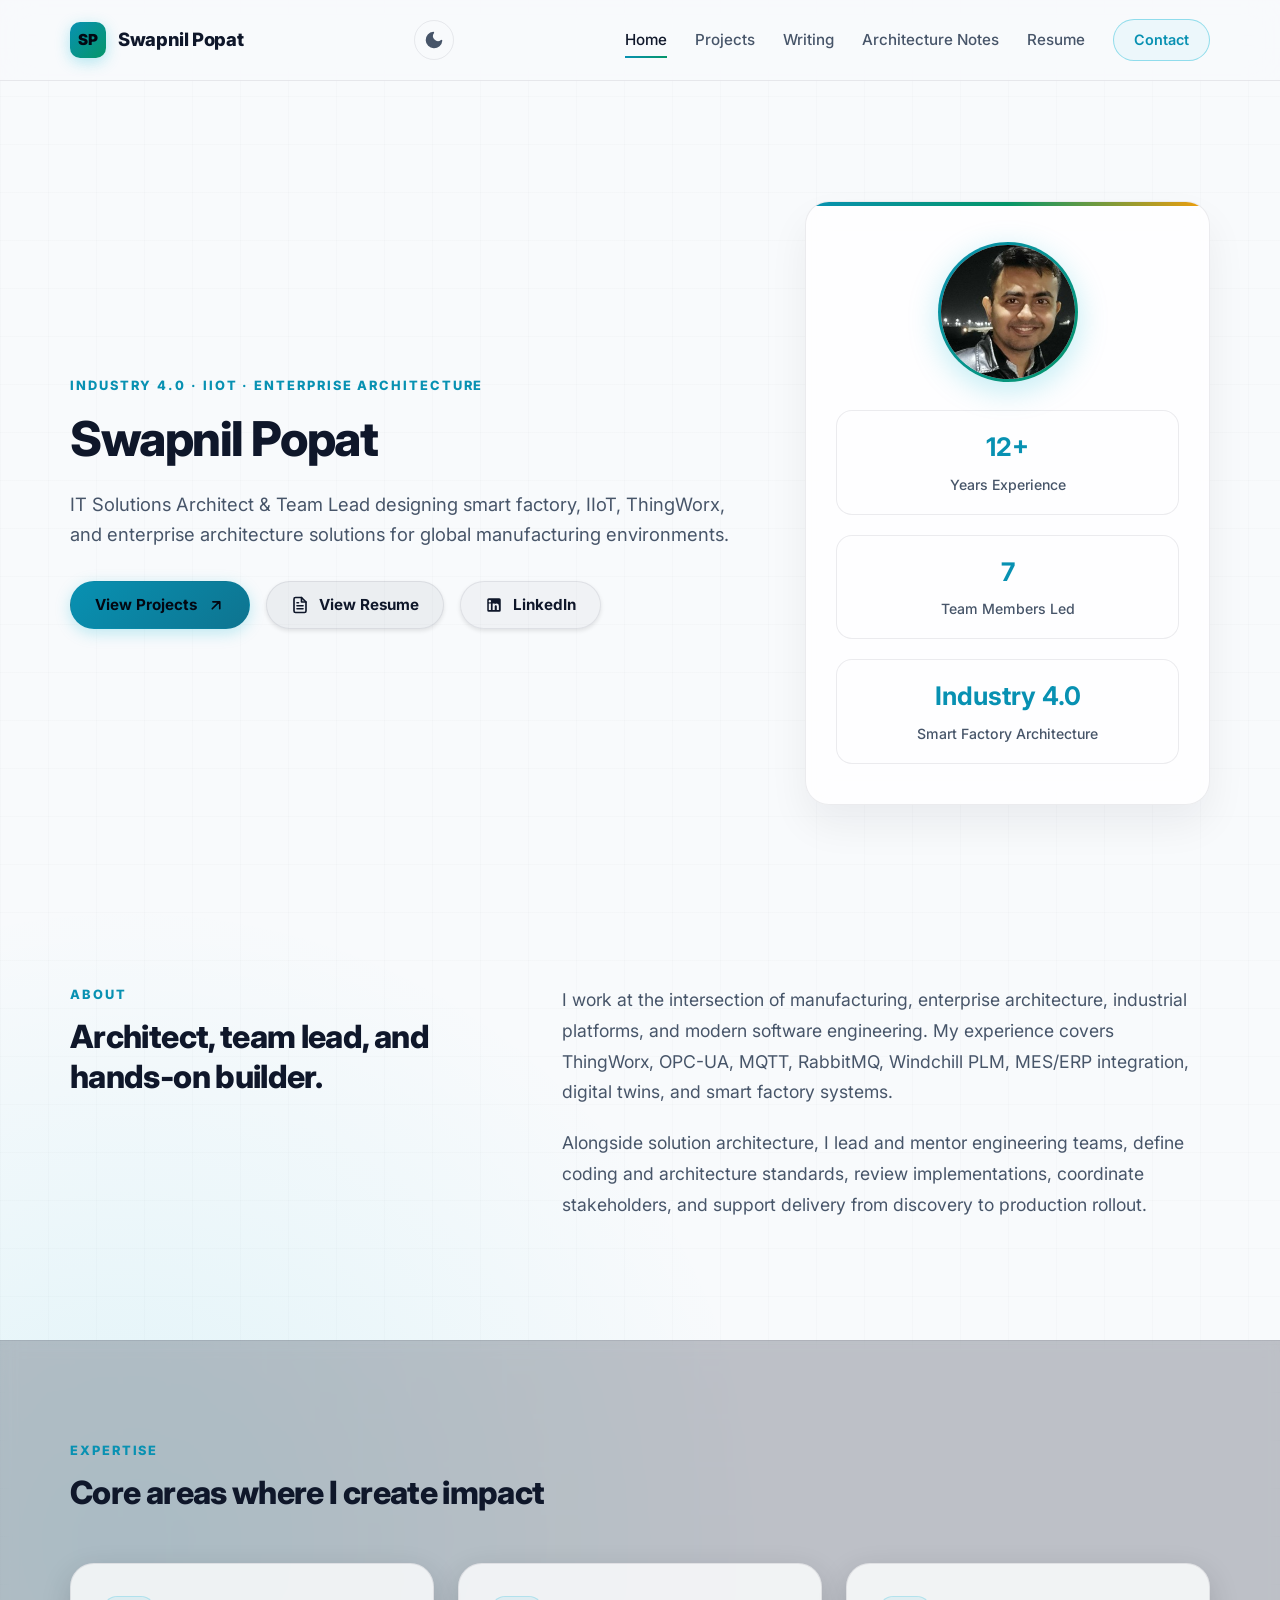
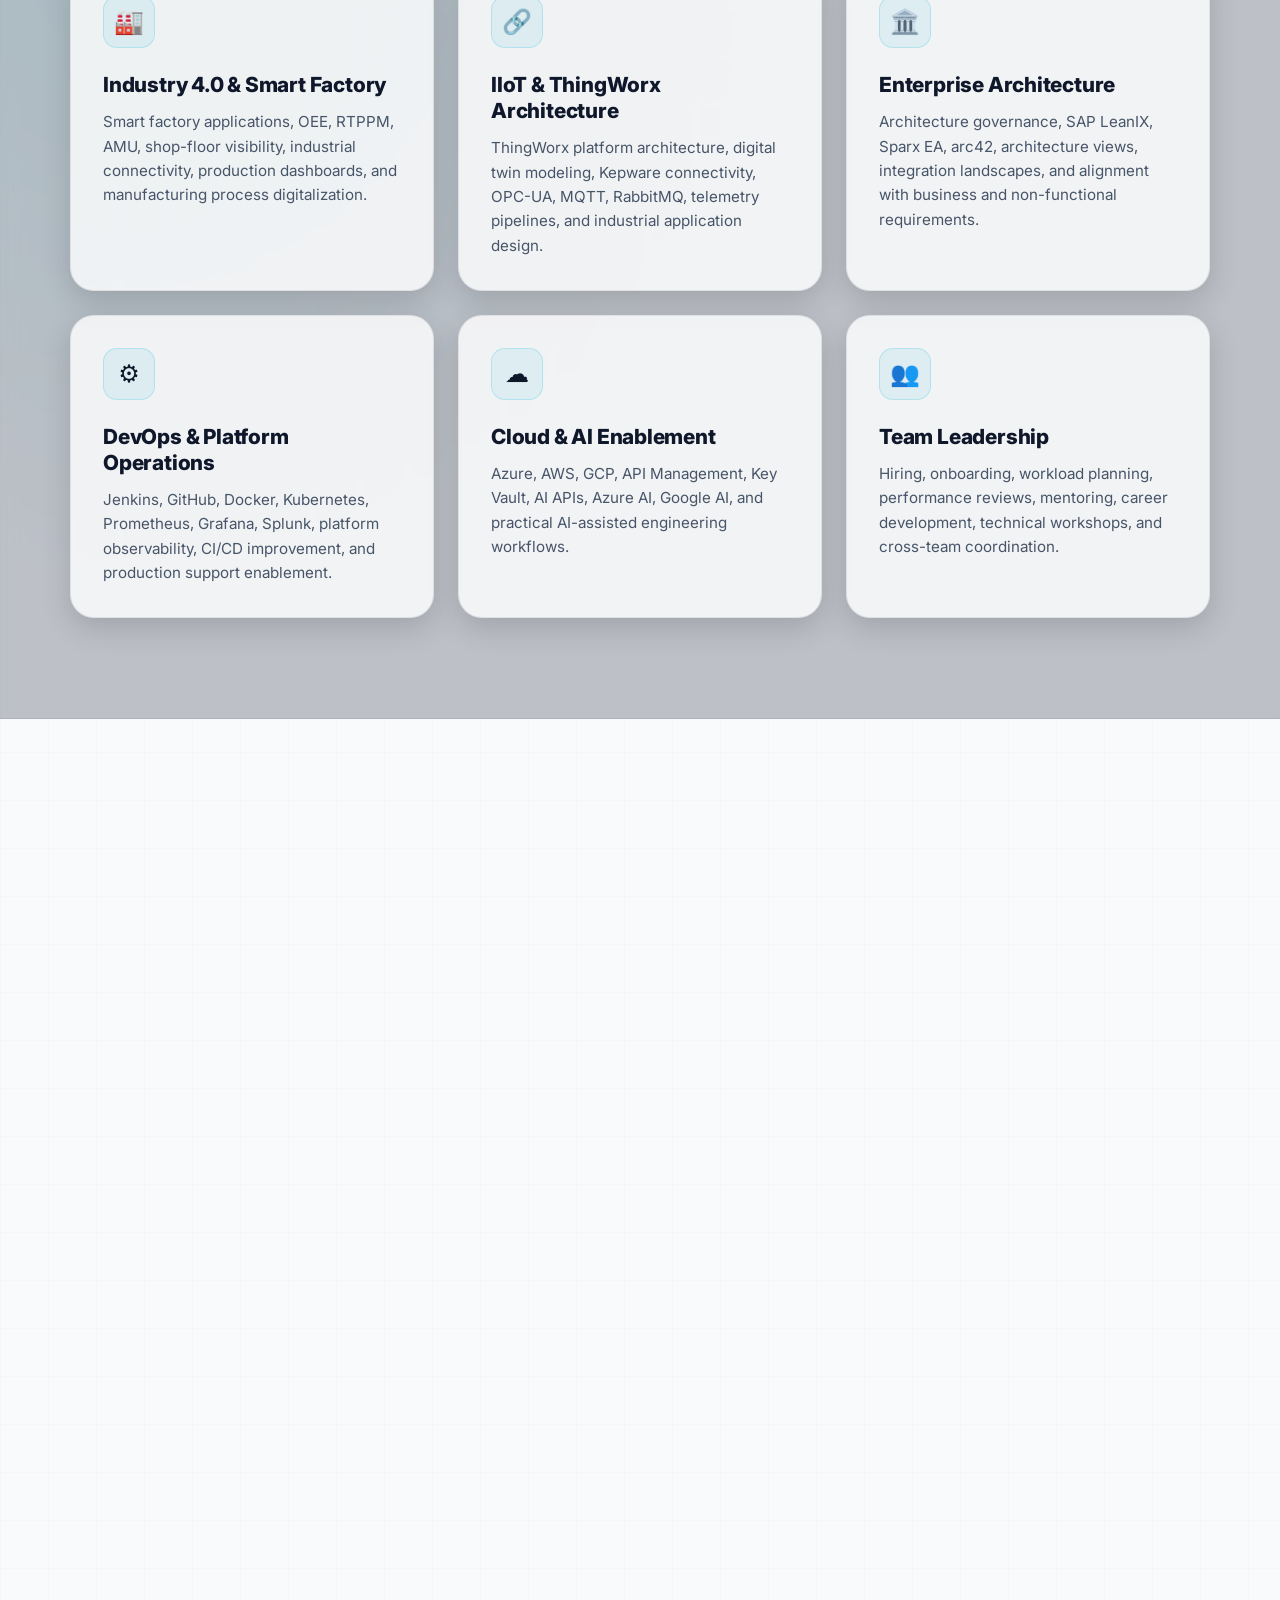
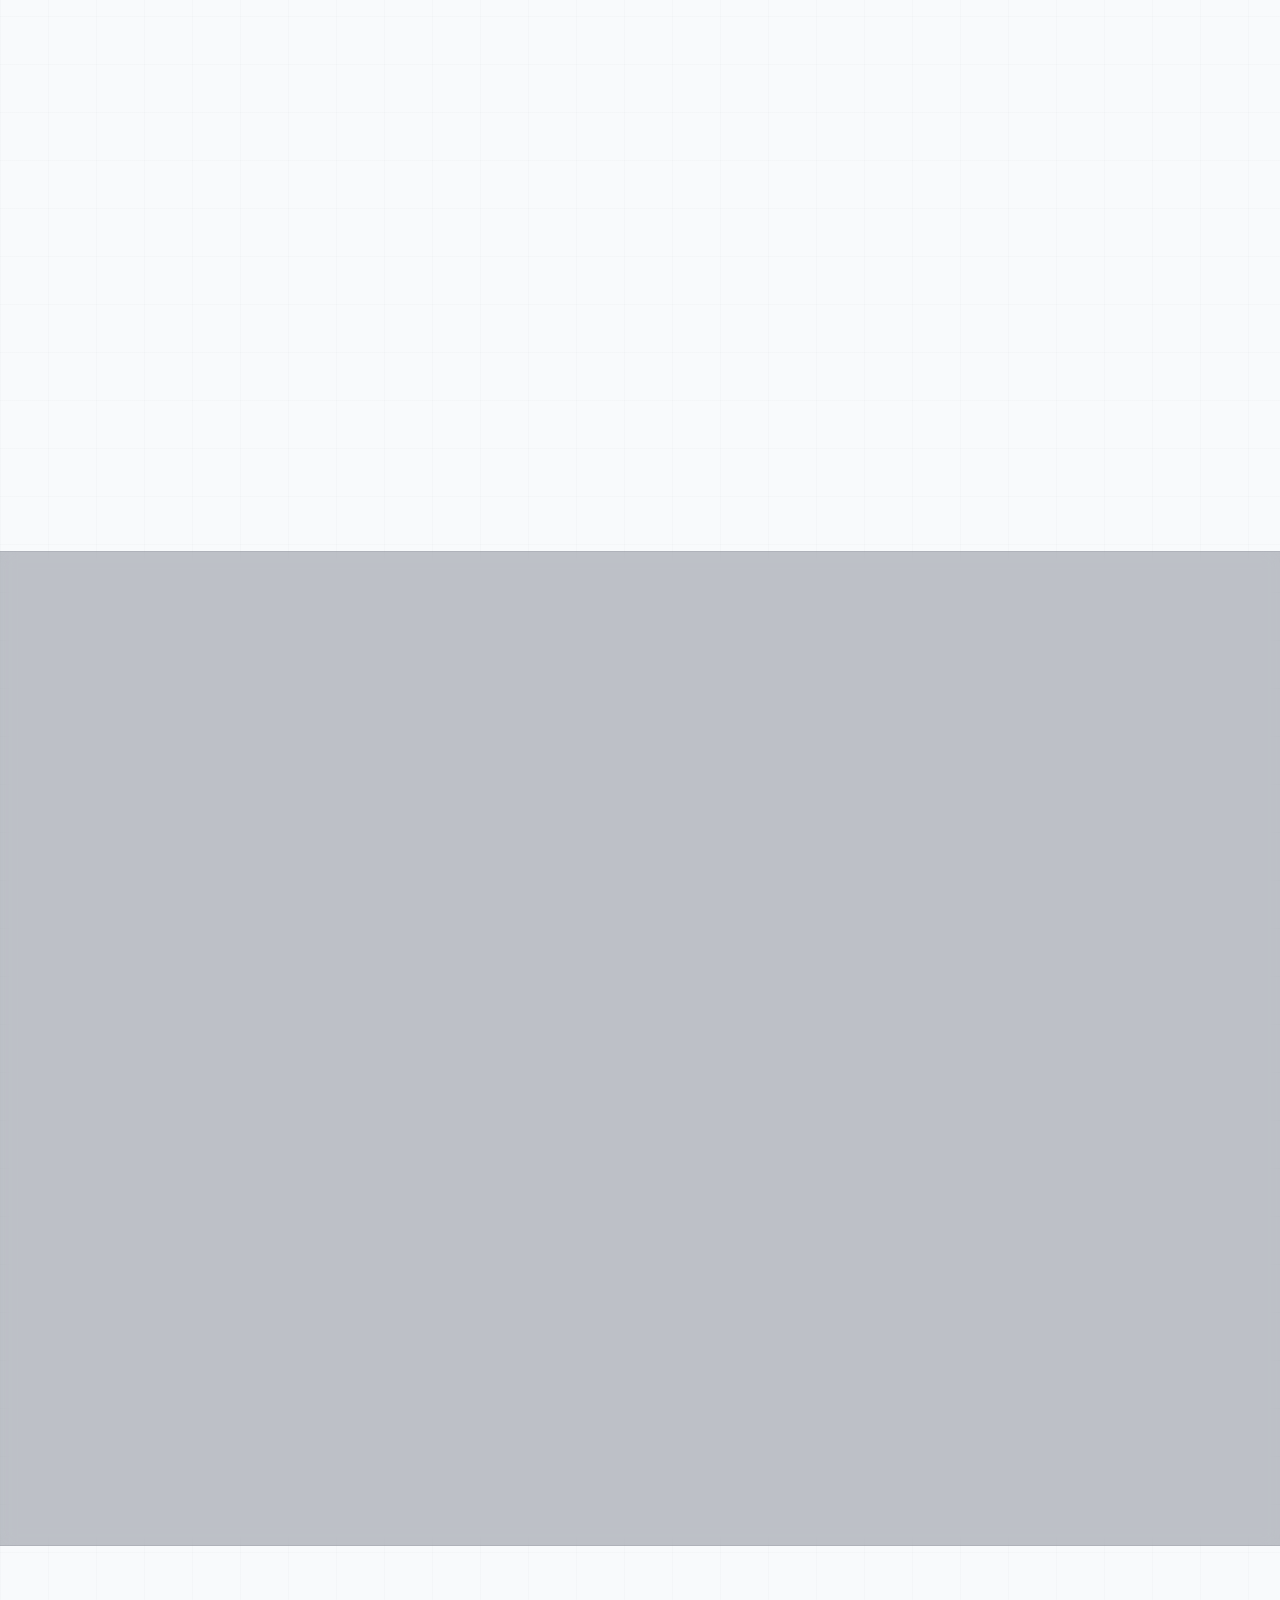
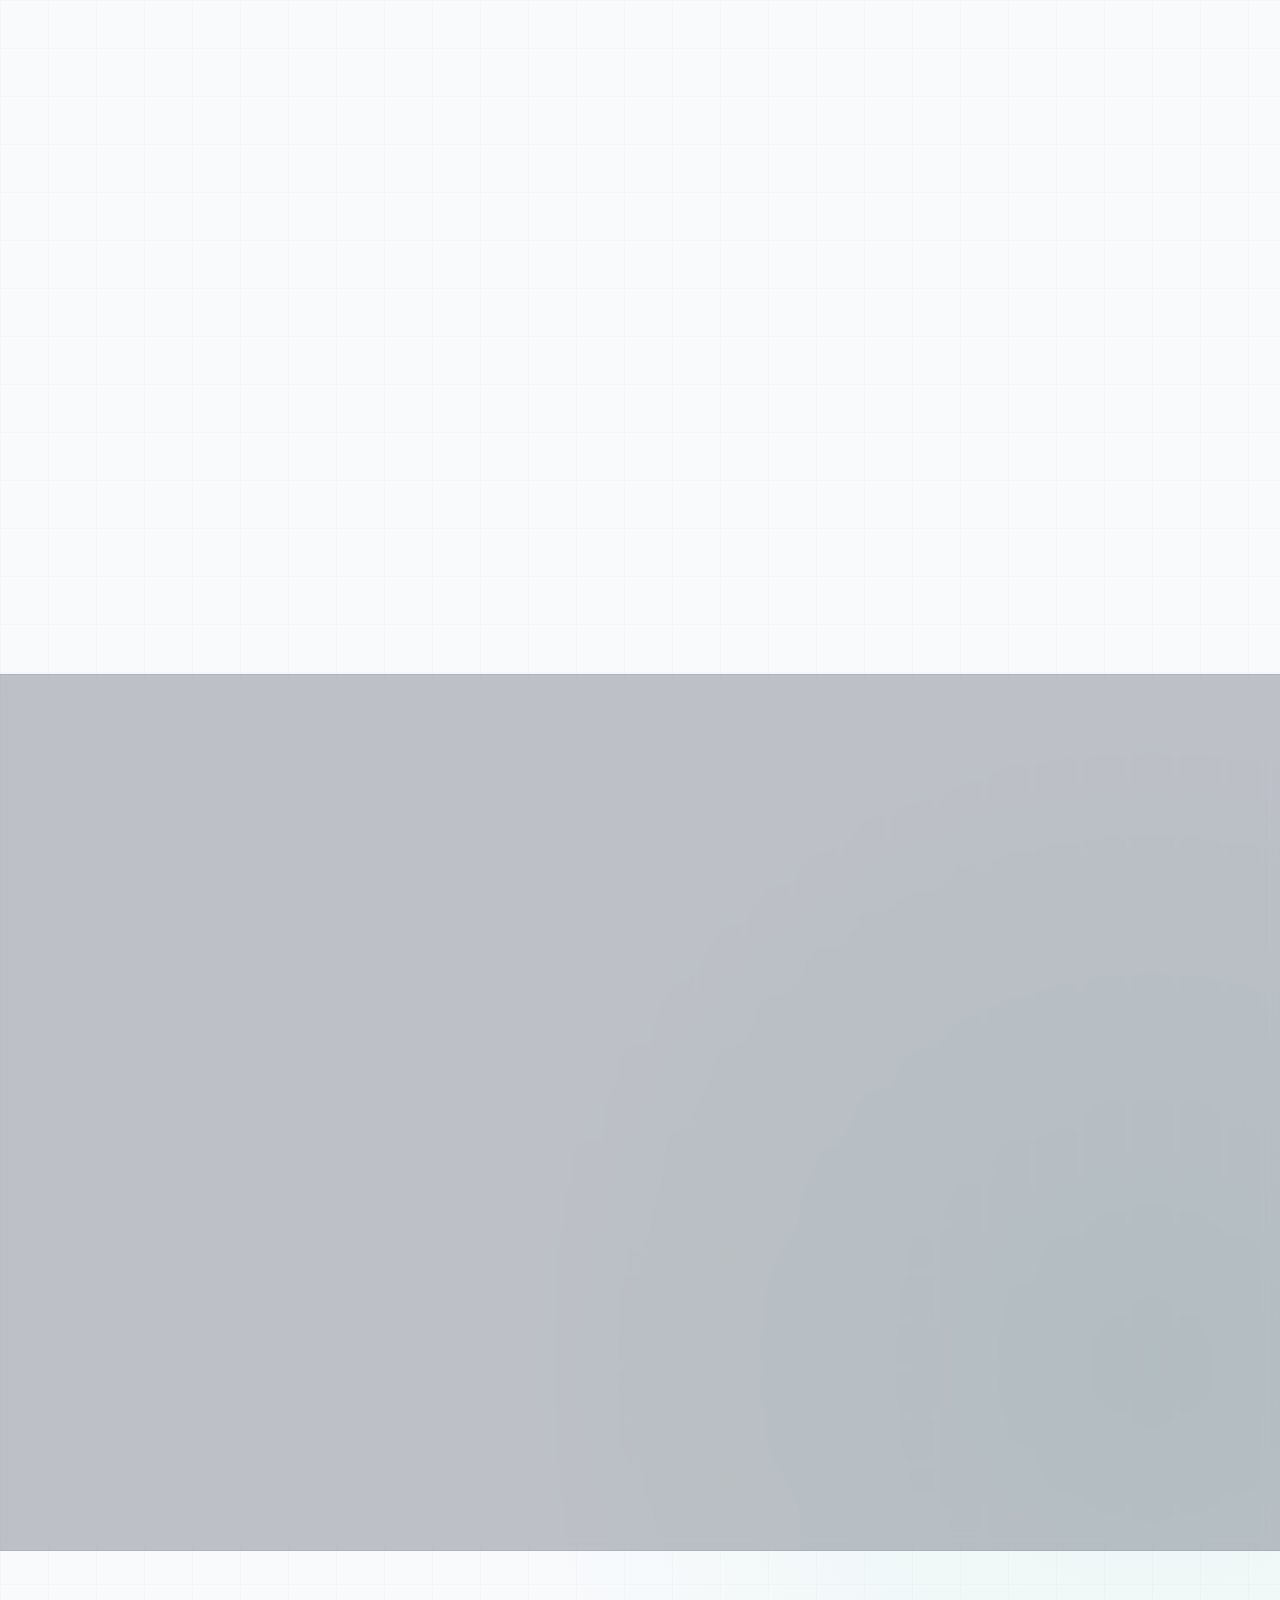
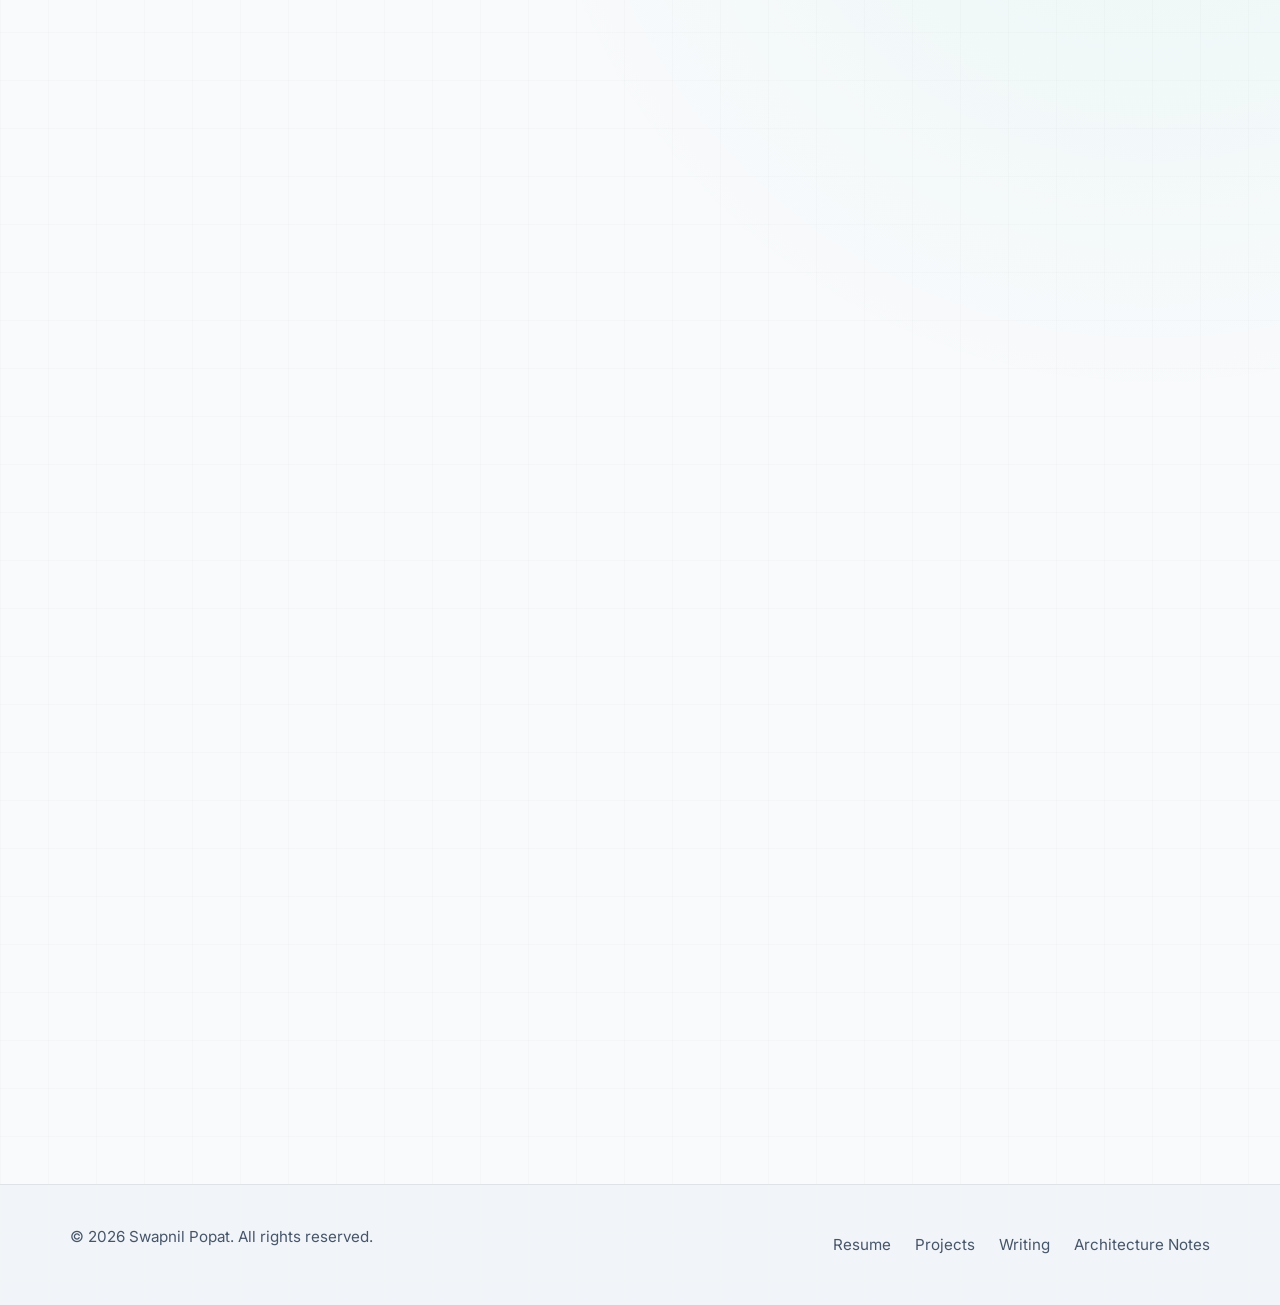
==== commit 3c6c6cbf: "feat: add core site pages, styling assets, service worker, and CI workflow" ====
--- a/index.html
+++ b/index.html
@@ -18,6 +18,7 @@
 
   <meta name="author" content="Swapnil Popat" />
   <meta name="robots" content="index, follow" />
+  <meta name="referrer" content="strict-origin-when-cross-origin" />
 
   <link rel="canonical" href="https://swapnilpopat.github.io/" />
 
@@ -27,6 +28,9 @@
   <meta property="og:type" content="website" />
   <meta property="og:url" content="https://swapnilpopat.github.io/" />
   <meta property="og:image" content="https://swapnilpopat.github.io/assets/img/og-image.png" />
+  <meta property="og:image:width" content="1200" />
+  <meta property="og:image:height" content="630" />
+  <meta property="og:image:alt" content="Swapnil Popat - IT Solutions Architect & Team Lead" />
 
   <!-- Twitter Card -->
   <meta name="twitter:card" content="summary_large_image" />
@@ -82,6 +86,10 @@
 	<link rel="manifest" href="/manifest.json">
 	<meta name="theme-color" content="#0f172a">
 
+  <!-- Preload Critical Resources -->
+  <link rel="preload" href="/assets/css/style.min.css?v=1.6" as="style" />
+  <link rel="preload" href="/assets/img/profile.webp" as="image" type="image/webp" />
+
   <!-- Google Fonts (Optimized Async Load) -->
   <link rel="preconnect" href="https://fonts.googleapis.com" />
   <link rel="preconnect" href="https://fonts.gstatic.com" crossorigin />
--- a/assets/css/style.min.css
+++ b/assets/css/style.min.css
@@ -1 +1 @@
-:root{--bg:#090e17;--bg-soft:#0f172a;--bg-card:rgba(15,23,42,0.45);--bg-card-hover:rgba(30,41,59,0.35);--bg-card-strong:rgba(30,41,59,0.7);--text:#f8fafc;--muted:#94a3b8;--line:rgba(255,255,255,0.08);--primary:#06b6d4;--primary-strong:#0891b2;--accent:#10b981;--warning:#f59e0b;--shadow:0 20px 40px rgba(0,0,0,0.4);--radius-lg:24px;--radius-md:16px;--radius-sm:10px;--container:1140px;--grid-line:rgba(255,255,255,0.015);--header-bg:rgba(9,14,23,0.75);--mobile-nav-bg:rgba(9,14,23,0.98);--footer-bg:rgba(9,14,23,0.9);--heading-color:#ffffff;--md-sys-motion-easing-expressive:cubic-bezier(0.2,0,0,1);--md-sys-motion-easing-spring:cubic-bezier(0.34,1.56,0.64,1);--md-sys-shape-corner-extra-large:28px;--md-sys-shape-corner-large:20px;--md-sys-shape-corner-medium:14px;--md-sys-shape-corner-small:10px;--md-sys-shape-corner-full:9999px;--md-surface-1:rgba(255,255,255,0.03);--md-surface-2:rgba(255,255,255,0.06);--md-surface-container:rgba(15,23,42,0.55);--md-surface-container-high:rgba(30,41,59,0.7);--md-outline-variant:rgba(255,255,255,0.08);--primary-glow:rgba(6,182,212,0.35);--primary-container:rgba(6,182,212,0.12);--on-primary-container:#67e8f9}[data-theme="light"]{--bg:#f8fafc;--bg-soft:#f1f5f9;--bg-card:rgba(255,255,255,0.8);--bg-card-hover:rgba(15,23,42,0.04);--bg-card-strong:rgba(241,245,249,0.9);--text:#0f172a;--muted:#475569;--line:rgba(15,23,42,0.08);--primary:#0891b2;--primary-strong:#0e7490;--accent:#059669;--shadow:0 20px 40px rgba(15,23,42,0.06);--grid-line:rgba(15,23,42,0.015);--header-bg:rgba(248,250,252,0.85);--mobile-nav-bg:rgba(248,250,252,0.98);--footer-bg:rgba(241,245,249,0.9);--heading-color:#0f172a;--md-surface-1:rgba(15,23,42,0.02);--md-surface-2:rgba(15,23,42,0.05);--md-surface-container:rgba(255,255,255,0.9);--md-surface-container-high:rgba(248,250,252,0.95);--md-outline-variant:rgba(15,23,42,0.08);--primary-glow:rgba(8,145,178,0.25);--primary-container:rgba(8,145,178,0.1);--on-primary-container:#0e7490}*{box-sizing:border-box;margin:0;padding:0}html{scroll-behavior:smooth}body{font-family:'Inter',ui-sans-serif,system-ui,-apple-system,BlinkMacSystemFont,"Segoe UI",sans-serif;background-color:var(--bg);background-image:radial-gradient(circle at 10% 20%,rgba(6,182,212,0.1) 0%,transparent 40rem),radial-gradient(circle at 90% 80%,rgba(16,185,129,0.06) 0%,transparent 40rem),linear-gradient(to right,var(--grid-line) 1px,transparent 1px),linear-gradient(to bottom,var(--grid-line) 1px,transparent 1px);background-size:100% 100%,100% 100%,48px 48px,48px 48px;color:var(--text);line-height:1.6;-webkit-font-smoothing:antialiased;position:relative;overflow-x:hidden;transition:background-color 0.3s ease,color 0.3s ease,border-color 0.3s ease}a{color:inherit;text-decoration:none;transition:all 0.2s ease}:focus-visible{outline:2px solid var(--primary);outline-offset:3px;border-radius:4px}img{max-width:100%;height:auto}.container{width:min(100% - 40px,var(--container));margin-inline:auto}.section{padding:100px 0}.section-alt{background:rgba(15,23,42,0.25);border-top:1px solid var(--line);border-bottom:1px solid var(--line);backdrop-filter:blur(8px)}.section-kicker,.section-heading-row .section-kicker,.eyebrow{margin-bottom:12px;color:var(--primary);text-transform:uppercase;letter-spacing:0.15em;font-size:0.8rem;font-weight:800;display:block}h1,h2,h3,h4{font-weight:800;line-height:1.2;color:var(--heading-color)}h1{font-size:clamp(2.5rem,6vw,4.5rem);letter-spacing:-0.04em}h2{font-size:clamp(1.8rem,4vw,2.75rem);letter-spacing:-0.03em;margin-bottom:1rem}h3{font-size:1.35rem;letter-spacing:-0.01em}p{margin-bottom:1rem}p:last-child{margin-bottom:0}.muted{color:var(--muted)}.skip-link{position:absolute;top:-60px;left:1rem;z-index:9999;background:var(--primary);color:#000000;padding:0.75rem 1.5rem;border-radius:999px;font-weight:700;transition:top 0.2s ease}.skip-link:focus{top:1rem}.site-header{position:sticky;top:0;z-index:100;background:var(--header-bg);backdrop-filter:blur(16px);-webkit-backdrop-filter:blur(16px);border-bottom:1px solid var(--line);transition:background 0.3s ease,border-color 0.3s ease}.nav-container{display:flex;align-items:center;justify-content:space-between;min-height:80px}.logo{display:inline-flex;align-items:center;gap:12px;font-weight:800;font-size:1.15rem;letter-spacing:-0.02em;color:var(--text)}.logo-mark{width:36px;height:36px;display:grid;place-items:center;border-radius:10px;color:#030712;font-weight:900;font-size:0.95rem;background:linear-gradient(135deg,var(--primary),var(--accent));box-shadow:0 4px 15px rgba(6,182,212,0.3)}.logo-text{font-weight:800}.main-nav{display:flex;align-items:center;gap:28px}.nav-link{color:var(--muted);font-size:0.95rem;font-weight:500;position:relative;padding:6px 0}.nav-link:hover,.nav-link.active{color:var(--heading-color)}.nav-link::after{content:'';position:absolute;bottom:0;left:0;width:0;height:2px;background:linear-gradient(90deg,var(--primary),var(--accent));transition:width 0.3s ease}.nav-link:hover::after,.nav-link.active::after{width:100%}.nav-cta{padding:0.5rem 1.25rem;border:1px solid rgba(6,182,212,0.4);border-radius:999px;background:rgba(6,182,212,0.05);color:var(--primary)!important;font-weight:600;font-size:0.9rem}.nav-cta:hover{background:var(--primary);color:#030712!important;box-shadow:0 4px 15px rgba(6,182,212,0.25);transform:translateY(-1px)}.theme-toggle-btn{background:none;border:1px solid var(--line);cursor:pointer;padding:8px;border-radius:50%;width:40px;height:40px;display:inline-flex;align-items:center;justify-content:center;color:var(--muted);transition:all 0.3s ease}.theme-toggle-btn:hover{color:var(--primary);border-color:rgba(6,182,212,0.4);background:rgba(255,255,255,0.05);transform:rotate(15deg)}[data-theme="light"] .theme-toggle-btn:hover{background:rgba(0,0,0,0.04)}.theme-toggle-btn svg{width:20px;height:20px;fill:currentColor}.nav-actions{display:flex;align-items:center;gap:12px}.mobile-nav-toggle{display:none;background:none;border:none;cursor:pointer;padding:8px;z-index:110}.mobile-nav-toggle .bar{display:block;width:24px;height:2px;margin:5px auto;background-color:var(--text);transition:all 0.3s ease-in-out}.btn{display:inline-flex;align-items:center;justify-content:center;gap:10px;min-height:48px;padding:0 24px;border-radius:var(--md-sys-shape-corner-full,999px);font-weight:700;font-size:0.95rem;cursor:pointer;border:1px solid transparent;text-decoration:none;position:relative;overflow:hidden;transition:all 0.3s var(--md-sys-motion-easing-spring,cubic-bezier(0.34,1.56,0.64,1));box-shadow:0 2px 4px rgba(0,0,0,0.1)}.btn svg{width:18px;height:18px;flex-shrink:0;transition:transform 0.3s var(--md-sys-motion-easing-spring,cubic-bezier(0.34,1.56,0.64,1))}.btn:hover svg.btn-icon-trailing{transform:translate(2px,-2px)}.btn:hover svg.btn-icon-leading{transform:scale(1.15)}.btn:hover{transform:translateY(-3px);box-shadow:0 8px 24px rgba(0,0,0,0.25)}.btn:active{transform:translateY(-1px) scale(0.98)}.btn-primary{background:linear-gradient(135deg,var(--primary),var(--primary-strong));color:#030712;box-shadow:0 4px 15px rgba(6,182,212,0.25)}.btn-primary:hover{box-shadow:0 8px 25px rgba(6,182,212,0.45)}.btn-secondary{background:rgba(255,255,255,0.05);border-color:var(--line);color:var(--text)}.btn-secondary:hover{background:rgba(255,255,255,0.1);border-color:rgba(255,255,255,0.2)}[data-theme="light"] .btn-secondary{background:rgba(15,23,42,0.05)}[data-theme="light"] .btn-secondary:hover{background:rgba(15,23,42,0.08)}.btn-ghost{border-color:var(--line);background:rgba(255,255,255,0.03);color:var(--text)}.btn-ghost:hover{background:rgba(255,255,255,0.08);border-color:rgba(6,182,212,0.35);color:var(--heading-color)}[data-theme="light"] .btn-ghost{background:rgba(15,23,42,0.03);border-color:var(--line)}[data-theme="light"] .btn-ghost:hover{background:rgba(15,23,42,0.07)}.hero{padding:120px 0 80px}.hero-grid{display:grid;grid-template-columns:1.25fr 0.75fr;gap:60px;align-items:center}.hero-subtitle{font-size:1.2rem;color:var(--muted);margin:24px 0 36px;max-width:680px;line-height:1.7}.hero-actions{display:flex;flex-wrap:wrap;gap:16px}.hero-card{position:relative;padding:40px 30px;border:1px solid var(--line);border-radius:var(--radius-lg);background:var(--bg-card);backdrop-filter:blur(12px);-webkit-backdrop-filter:blur(12px);box-shadow:var(--shadow);text-align:center;overflow:hidden}.card-topline{position:absolute;top:0;left:0;width:100%;height:4px;background:linear-gradient(90deg,var(--primary),var(--accent),var(--warning))}.profile-container{display:flex;justify-content:center;margin-bottom:28px}.profile-image{width:140px;height:140px;border-radius:50%;object-fit:cover;border:3px solid transparent;background-image:linear-gradient(var(--bg-soft),var(--bg-soft)),linear-gradient(135deg,var(--primary),var(--accent));background-origin:border-box;background-clip:padding-box,border-box;box-shadow:0 8px 30px rgba(6,182,212,0.25)}.metrics-container{display:grid;gap:20px}.metric{padding:16px;border-radius:var(--radius-md);background:rgba(255,255,255,0.02);border:1px solid var(--line);transition:all 0.3s ease}.metric:hover{background:rgba(255,255,255,0.04);border-color:rgba(6,182,212,0.25)}.metric strong{display:block;font-size:1.6rem;color:var(--primary);margin-bottom:4px}.metric span{font-size:0.88rem;color:var(--muted);font-weight:500}.two-column{display:grid;grid-template-columns:0.8fr 1.2fr;gap:60px;align-items:start}.content-block{font-size:1.1rem;color:var(--muted)}.content-block p{margin-bottom:1.25rem;line-height:1.75}.section-heading{margin-bottom:50px;max-width:700px}.section-heading h2{margin-top:8px}.section-heading-row{display:flex;justify-content:space-between;align-items:flex-end;margin-bottom:50px;gap:24px}.section-heading-row .section-heading{margin-bottom:0}.text-link{color:var(--primary);font-weight:700;display:inline-flex;align-items:center;gap:8px}.text-link:hover{color:var(--primary-strong);transform:translateX(4px)}.cards-grid{display:grid;grid-template-columns:repeat(3,1fr);gap:24px}.card,.info-card,.project-card,.writing-card,.contact-card,.timeline-item{border:1px solid var(--line);background:var(--bg-card);border-radius:var(--radius-lg);padding:32px;box-shadow:0 10px 30px rgba(0,0,0,0.15);transition:all 0.3s cubic-bezier(0.4,0,0.2,1);position:relative;overflow:hidden}.card:hover,.info-card:hover,.project-card:hover,.writing-card:hover{transform:translateY(-6px);border-color:rgba(6,182,212,0.3);box-shadow:0 15px 35px rgba(6,182,212,0.08);background:var(--bg-card-hover)}.icon-box{width:52px;height:52px;display:grid;place-items:center;border-radius:14px;background:rgba(6,182,212,0.08);border:1px solid rgba(6,182,212,0.2);font-size:1.5rem;margin-bottom:24px;transition:all 0.3s ease}.info-card:hover .icon-box{background:rgba(6,182,212,0.15);border-color:var(--primary);box-shadow:0 0 15px rgba(6,182,212,0.2)}.info-card h3{margin-bottom:12px}.info-card p{color:var(--muted);font-size:0.95rem;line-height:1.6}.timeline{display:flex;flex-direction:column;gap:24px}.timeline-item{display:grid;grid-template-columns:240px 1fr;gap:40px;padding:32px;background:var(--bg-card)}.timeline-item:hover{border-color:rgba(6,182,212,0.3);transform:translateY(-3px);box-shadow:0 12px 30px rgba(0,0,0,0.2);background:var(--bg-card-hover)}.timeline-date{color:var(--primary);font-weight:800;font-size:1rem;letter-spacing:0.05em;text-transform:uppercase}.timeline-content h3{margin-bottom:4px}.timeline-content .muted{font-weight:600;color:var(--accent);margin-bottom:16px}.timeline-content p{font-size:1rem;line-height:1.65;color:var(--muted)}.project-grid{display:grid;grid-template-columns:repeat(2,1fr);gap:24px}.project-card{display:flex;flex-direction:column;justify-content:space-between;min-height:280px}.project-card.featured{background:linear-gradient(135deg,rgba(6,182,212,0.1) 0%,rgba(16,185,129,0.05) 100%),var(--bg-card);border-color:rgba(6,182,212,0.2)}.project-card.featured:hover{border-color:rgba(6,182,212,0.4)}.project-card h3{margin:12px 0 14px}.project-card p:not(.tag){color:var(--muted);font-size:0.98rem;line-height:1.6;margin-bottom:24px}.tag{color:var(--accent);font-size:0.75rem;font-weight:800;text-transform:uppercase;letter-spacing:0.12em;display:block}.tech-stack{display:flex;flex-wrap:wrap;gap:8px;margin-top:auto}.tech-stack span,.skill-cloud span,.pill-list span{display:inline-flex;align-items:center;padding:6px 12px;border:1px solid var(--line);border-radius:999px;background:rgba(255,255,255,0.04);color:var(--text);font-size:0.8rem;font-weight:600;transition:all 0.2s ease}.tech-stack span:hover,.skill-cloud span:hover,.pill-list span:hover{background:rgba(6,182,212,0.1);border-color:rgba(6,182,212,0.3);color:var(--heading-color)}.pill-list{display:flex;flex-wrap:wrap;gap:12px}.writing-card{display:grid;grid-template-columns:1.2fr 0.8fr;align-items:center;gap:40px}.writing-card p{font-size:1.1rem;line-height:1.7}.contact-section{padding-bottom:100px}.contact-card{padding:48px;display:grid;grid-template-columns:0.95fr 1.05fr;gap:48px;align-items:start;border-radius:var(--md-sys-shape-corner-extra-large);background:radial-gradient(circle at 10% 10%,rgba(6,182,212,0.12) 0%,transparent 60%),var(--bg-card-strong);border:1px solid var(--line);box-shadow:var(--shadow);position:relative;overflow:hidden}.contact-intro{display:flex;flex-direction:column;gap:14px}.contact-card h2{font-size:clamp(2rem,4vw,2.75rem);font-weight:800;letter-spacing:-0.02em;line-height:1.15}.contact-card p{color:var(--muted);font-size:1.05rem;line-height:1.65}.contact-status-chip{display:inline-flex;align-items:center;gap:10px;padding:8px 16px;background:var(--primary-container);border:1px solid rgba(6,182,212,0.25);border-radius:var(--md-sys-shape-corner-full);color:var(--on-primary-container);font-size:0.85rem;font-weight:600;width:fit-content;margin-top:6px}.contact-status-dot{width:8px;height:8px;border-radius:50%;background:var(--accent);box-shadow:0 0 8px var(--accent);animation:pulse-dot 2s infinite}@keyframes pulse-dot{0%,100%{transform:scale(1);opacity:1}50%{transform:scale(1.35);opacity:0.65}}.contact-grid{display:grid;grid-template-columns:repeat(2,1fr);gap:14px}.contact-btn{display:flex;align-items:center;gap:14px;padding:14px 16px;border-radius:var(--md-sys-shape-corner-large);background:var(--md-surface-1);border:1px solid var(--md-outline-variant);backdrop-filter:blur(12px);-webkit-backdrop-filter:blur(12px);color:var(--text);text-decoration:none;position:relative;overflow:hidden;transition:transform 0.3s var(--md-sys-motion-easing-spring),box-shadow 0.3s var(--md-sys-motion-easing-expressive),background 0.3s ease,border-color 0.3s ease;box-shadow:0 2px 8px rgba(0,0,0,0.04)}.contact-btn--featured{grid-column:1 / -1}.contact-btn::before{content:'';position:absolute;inset:0;background:linear-gradient(135deg,rgba(255,255,255,0.06),transparent);opacity:0;transition:opacity 0.3s ease}.contact-btn:hover{transform:translateY(-3px);background:var(--bg-card-hover);border-color:rgba(6,182,212,0.35);box-shadow:0 10px 24px rgba(0,0,0,0.2),0 0 0 1px rgba(6,182,212,0.15)}.contact-btn:hover::before{opacity:1}.contact-btn:active{transform:translateY(-1px) scale(0.99)}.contact-btn-icon{width:44px;height:44px;min-width:44px;min-height:44px;max-width:44px;max-height:44px;border-radius:var(--md-sys-shape-corner-medium);display:flex;align-items:center;justify-content:center;background:var(--md-surface-2);border:1px solid var(--md-outline-variant);color:var(--primary);flex-shrink:0;overflow:hidden;transition:transform 0.35s var(--md-sys-motion-easing-spring),background 0.3s ease,color 0.3s ease,border-color 0.3s ease}.contact-btn-icon svg,svg.contact-svg{width:22px!important;height:22px!important;min-width:22px!important;min-height:22px!important;max-width:22px!important;max-height:22px!important;display:block!important;flex-shrink:0!important}.contact-btn:hover .contact-btn-icon{transform:scale(1.08)}.contact-btn--email:hover .contact-btn-icon{background:rgba(234,67,53,0.12);color:#ea4335;border-color:rgba(234,67,53,0.3)}.contact-btn--linkedin:hover .contact-btn-icon{background:rgba(10,102,194,0.12);color:#0a66c2;border-color:rgba(10,102,194,0.3)}.contact-btn--x:hover .contact-btn-icon{background:rgba(255,255,255,0.12);color:var(--heading-color);border-color:rgba(255,255,255,0.3)}[data-theme="light"] .contact-btn--x:hover .contact-btn-icon{background:rgba(0,0,0,0.08);color:#000000;border-color:rgba(0,0,0,0.2)}.contact-btn--instagram:hover .contact-btn-icon{background:linear-gradient(135deg,rgba(225,48,108,0.15),rgba(131,58,180,0.15));color:#e1306c;border-color:rgba(225,48,108,0.35)}.contact-btn--facebook:hover .contact-btn-icon{background:rgba(24,119,242,0.12);color:#1877f2;border-color:rgba(24,119,242,0.3)}.contact-btn--website:hover .contact-btn-icon{background:rgba(6,182,212,0.15);color:var(--primary);border-color:rgba(6,182,212,0.35)}.contact-btn--blog:hover .contact-btn-icon{background:rgba(16,185,129,0.15);color:var(--accent);border-color:rgba(16,185,129,0.35)}.contact-btn-content{display:flex;flex-direction:column;flex-grow:1;min-width:0;gap:2px}.contact-btn-title{font-weight:700;font-size:0.95rem;color:var(--heading-color);line-height:1.2}.contact-btn-detail{font-size:0.78rem;color:var(--muted);line-height:1.3;white-space:nowrap;overflow:hidden;text-overflow:ellipsis;transition:color 0.2s ease}.contact-btn:hover .contact-btn-detail{color:var(--text)}.contact-btn-arrow{width:28px;height:28px;min-width:28px;min-height:28px;max-width:28px;max-height:28px;border-radius:50%;display:flex;align-items:center;justify-content:center;color:var(--muted);opacity:0.5;flex-shrink:0;overflow:hidden;transition:transform 0.3s var(--md-sys-motion-easing-spring),color 0.2s ease,opacity 0.2s ease,background 0.2s ease}.contact-btn-arrow svg,svg.arrow-svg{width:16px!important;height:16px!important;min-width:16px!important;min-height:16px!important;max-width:16px!important;max-height:16px!important;display:block!important;flex-shrink:0!important}.contact-btn:hover .contact-btn-arrow{transform:translate(2px,-2px);opacity:1;color:var(--primary);background:rgba(6,182,212,0.08)}.contact-links{display:grid;gap:16px}.contact-links a{padding:16px 20px;border:1px solid var(--line);border-radius:var(--radius-md);background:rgba(255,255,255,0.02);color:var(--text);font-weight:600;font-size:1rem;display:flex;align-items:center;justify-content:space-between;transition:all 0.3s ease;overflow-wrap:anywhere}.contact-links a::after{content:'→';transition:transform 0.2s ease;color:var(--primary);font-weight:800}.contact-links a:hover{background:rgba(6,182,212,0.08);border-color:rgba(6,182,212,0.3);transform:translateX(6px)}.contact-links a:hover::after{transform:translateX(4px)}.site-footer{border-top:1px solid var(--line);padding:40px 0;background:var(--footer-bg);color:var(--muted);font-size:0.95rem;transition:background-color 0.3s ease,border-color 0.3s ease,color 0.3s ease}.footer-container{display:flex;justify-content:space-between;align-items:center}.footer-links{display:flex;gap:24px}.footer-links a:hover{color:var(--text)}.page-shell{width:min(100% - 40px,var(--container));margin-inline:auto;padding:80px 0 100px}.page-hero{margin-bottom:60px;max-width:800px}.page-hero h1{margin:12px 0 20px}.page-hero p{font-size:1.2rem;color:var(--muted);line-height:1.7}.card h2{font-size:1.5rem;margin:12px 0}.card ul{list-style:none;margin-top:20px;display:grid;gap:10px}.card li{position:relative;padding-left:24px;font-size:0.95rem;color:var(--muted)}.card li::before{content:'→';position:absolute;left:0;color:var(--primary);font-weight:800;transition:transform 0.2s ease}.card:hover li::before{transform:translateX(2px)}.resume-section{margin-bottom:50px;border-bottom:1px solid var(--line);padding-bottom:40px}.resume-section:last-of-type{border-bottom:none;padding-bottom:0}.resume-section h2{font-size:1.8rem;margin-bottom:24px;color:var(--primary);letter-spacing:-0.02em;display:flex;align-items:center;gap:12px}.resume-lead-text{font-size:1.05rem;line-height:1.75;color:var(--text);margin-bottom:1.25rem}.resume-hero{margin-bottom:40px;padding-bottom:30px;border-bottom:1px solid var(--line)}.resume-hero h1{margin:8px 0 12px;font-size:clamp(2.4rem,5vw,3.8rem);letter-spacing:-0.03em}.resume-hero-subtitle{font-size:1.18rem;color:var(--muted);line-height:1.6;margin-bottom:24px}.resume-contact-bar{display:flex;flex-wrap:wrap;gap:12px 24px;margin-bottom:28px;padding:16px 20px;border-radius:var(--radius-md);background:var(--bg-card);border:1px solid var(--line);font-size:0.92rem}.resume-contact-item{display:inline-flex;align-items:center;gap:8px;color:var(--text);transition:color 0.2s ease}.resume-contact-item svg{width:16px;height:16px;color:var(--primary);flex-shrink:0}a.resume-contact-item:hover{color:var(--primary)}.resume-actions{display:flex;flex-wrap:wrap;gap:14px}.resume-achievements-grid{display:grid;grid-template-columns:repeat(2,1fr);gap:16px}.resume-achievement-item{display:flex;align-items:flex-start;gap:14px;padding:18px 20px;border-radius:var(--radius-md);background:var(--bg-card);border:1px solid var(--line);transition:all 0.25s ease}.resume-achievement-item:hover{border-color:rgba(6,182,212,0.3);transform:translateY(-2px);background:var(--bg-card-hover)}.resume-achievement-icon{width:32px;height:32px;border-radius:8px;background:var(--primary-container);color:var(--primary);display:flex;align-items:center;justify-content:center;font-size:1rem;flex-shrink:0;margin-top:2px}.resume-achievement-text{font-size:0.94rem;line-height:1.6;color:var(--text)}.resume-achievement-text strong{color:var(--heading-color);font-weight:700}.resume-role-card{border:1px solid var(--line);background:var(--bg-card);border-radius:var(--radius-lg);padding:30px;margin-bottom:24px;transition:all 0.3s cubic-bezier(0.4,0,0.2,1);position:relative;overflow:hidden}.resume-role-card:last-child{margin-bottom:0}.resume-role-card:hover{border-color:rgba(6,182,212,0.35);box-shadow:0 10px 30px rgba(0,0,0,0.2);background:var(--bg-card-hover)}.resume-role-header{display:flex;justify-content:space-between;align-items:flex-start;gap:16px;margin-bottom:12px;flex-wrap:wrap}.resume-role-title{font-size:1.35rem;font-weight:800;color:var(--heading-color);line-height:1.3}.resume-role-company{font-size:1.05rem;font-weight:600;color:var(--primary);margin-top:2px}.resume-role-meta{display:flex;align-items:center;gap:10px;flex-wrap:wrap}.resume-date-badge{display:inline-flex;align-items:center;padding:4px 12px;border-radius:999px;background:var(--primary-container);color:var(--on-primary-container);font-size:0.82rem;font-weight:700;letter-spacing:0.02em}.resume-client-badge{display:inline-flex;align-items:center;padding:4px 12px;border-radius:999px;background:rgba(16,185,129,0.12);border:1px solid rgba(16,185,129,0.25);color:#34d399;font-size:0.82rem;font-weight:600}.resume-location-badge{color:var(--muted);font-size:0.88rem;font-weight:500}.resume-sub-heading{font-size:0.96rem;font-weight:700;text-transform:uppercase;letter-spacing:0.06em;color:var(--heading-color);margin:18px 0 10px;padding-bottom:6px;border-bottom:1px dashed var(--line)}.resume-bullet-list{list-style:none;display:grid;gap:10px;margin:12px 0 16px}.resume-bullet-list li{position:relative;padding-left:22px;font-size:0.95rem;color:var(--text);line-height:1.65}.resume-bullet-list li::before{content:'▸';position:absolute;left:0;top:0;color:var(--primary);font-weight:900;font-size:1rem}.resume-bullet-list li strong{color:var(--heading-color)}.resume-tech-tags{display:flex;flex-wrap:wrap;gap:8px;margin-top:16px;padding-top:14px;border-top:1px solid var(--line)}.resume-tech-pill{display:inline-flex;align-items:center;padding:4px 10px;border-radius:6px;background:rgba(255,255,255,0.04);border:1px solid var(--line);font-size:0.78rem;font-weight:600;color:var(--muted);transition:all 0.2s ease}[data-theme="light"] .resume-tech-pill{background:rgba(15,23,42,0.04)}.resume-tech-pill:hover{background:var(--primary-container);color:var(--primary);border-color:rgba(6,182,212,0.3)}.resume-skills-grid{display:grid;grid-template-columns:repeat(3,1fr);gap:20px}.resume-skill-card{padding:24px;border-radius:var(--radius-md);background:var(--bg-card);border:1px solid var(--line);transition:all 0.25s ease}.resume-skill-card:hover{border-color:rgba(6,182,212,0.35);transform:translateY(-3px);background:var(--bg-card-hover)}.resume-skill-card-header{display:flex;align-items:center;gap:10px;margin-bottom:16px}.resume-skill-icon{font-size:1.25rem}.resume-skill-card h3{font-size:1.05rem;color:var(--heading-color);margin:0}.resume-skill-items{display:flex;flex-wrap:wrap;gap:8px}.resume-skill-tag{display:inline-flex;align-items:center;padding:5px 11px;border-radius:999px;background:rgba(255,255,255,0.04);border:1px solid var(--line);font-size:0.82rem;color:var(--text);font-weight:500;transition:all 0.2s ease}[data-theme="light"] .resume-skill-tag{background:rgba(15,23,42,0.04)}.resume-skill-tag:hover{background:var(--primary-container);color:var(--primary);border-color:rgba(6,182,212,0.3)}.resume-two-col{display:grid;grid-template-columns:1.2fr 0.8fr;gap:24px}.resume-cert-list{display:grid;gap:12px}.resume-cert-row{display:flex;align-items:center;justify-content:space-between;padding:14px 18px;border-radius:var(--radius-md);background:var(--bg-card);border:1px solid var(--line);transition:all 0.2s ease;text-decoration:none;color:var(--text)}.resume-cert-row:hover{border-color:rgba(6,182,212,0.35);background:var(--bg-card-hover);transform:translateX(4px)}.resume-cert-info{display:flex;flex-direction:column;gap:3px}.resume-cert-name{font-size:0.95rem;font-weight:700;color:var(--heading-color)}.resume-cert-issuer{font-size:0.82rem;color:var(--primary)}.resume-cert-year{font-size:0.82rem;font-weight:700;color:var(--muted);padding:3px 8px;border-radius:4px;background:rgba(255,255,255,0.05)}.resume-edu-card{padding:24px;border-radius:var(--radius-md);background:var(--bg-card);border:1px solid var(--line);margin-bottom:16px}.resume-edu-title{font-size:1.15rem;font-weight:800;color:var(--heading-color)}.resume-edu-institution{font-size:1rem;font-weight:600;color:var(--primary);margin:4px 0 8px}.resume-edu-meta{font-size:0.9rem;color:var(--muted);line-height:1.6}.resume-project-item{padding:18px 20px;border-radius:var(--radius-md);background:var(--bg-card);border:1px solid var(--line);margin-bottom:16px;transition:all 0.25s ease}.resume-project-item:hover{border-color:rgba(6,182,212,0.35);transform:translateY(-2px);background:var(--bg-card-hover)}.resume-project-header{display:flex;justify-content:space-between;align-items:center;margin-bottom:8px}.resume-project-title{font-size:1.05rem;font-weight:700;color:var(--heading-color)}.resume-project-domain{font-size:0.82rem;color:var(--primary);font-family:monospace}.resume-project-desc{font-size:0.92rem;color:var(--text);line-height:1.6;margin-bottom:10px}.skill-cloud{display:flex;flex-wrap:wrap;gap:10px}a:focus-visible,button:focus-visible{outline:3px solid var(--primary);outline-offset:4px;border-radius:6px}@media (max-width:1024px){.hero-grid{grid-template-columns:1.1fr 0.9fr;gap:40px}.cards-grid{grid-template-columns:repeat(2,1fr)}.two-column{grid-template-columns:1fr;gap:30px}.contact-card{grid-template-columns:1fr;gap:40px;padding:40px}.writing-card{grid-template-columns:1fr;gap:24px}.resume-skills-grid{grid-template-columns:repeat(2,1fr)}.resume-two-col{grid-template-columns:1fr}}@media (max-width:768px){.section{padding:70px 0}.hero{padding:80px 0 50px}.hero-grid{grid-template-columns:1fr;gap:50px}.hero-card{max-width:450px;margin:0 auto}.mobile-nav-toggle{display:block}.main-nav{position:fixed;top:80px;left:-100%;width:100%;height:calc(100vh - 80px);background:var(--mobile-nav-bg);backdrop-filter:blur(20px);-webkit-backdrop-filter:blur(20px);flex-direction:column;align-items:center;justify-content:flex-start;padding-top:50px;padding-bottom:50px;gap:32px;transition:left 0.3s cubic-bezier(0.4,0,0.2,1);border-top:1px solid var(--line);z-index:99;overflow-y:auto;-webkit-overflow-scrolling:touch}.main-nav.active{left:0}.nav-link{font-size:1.2rem}.nav-cta{font-size:1.1rem;padding:10px 24px}.timeline-item{grid-template-columns:1fr;gap:16px;padding:24px}.project-grid{grid-template-columns:1fr}.footer-container{flex-direction:column;gap:20px;text-align:center}.footer-links{justify-content:center;flex-wrap:wrap}.resume-achievements-grid{grid-template-columns:1fr}.resume-skills-grid{grid-template-columns:1fr}.resume-contact-bar{flex-direction:column;gap:10px}.resume-role-card{padding:20px 18px}.mobile-nav-toggle.active .bar:nth-child(1){transform:translateY(7px) rotate(45deg)}.mobile-nav-toggle.active .bar:nth-child(2){opacity:0}.mobile-nav-toggle.active .bar:nth-child(3){transform:translateY(-7px) rotate(-45deg)}}@media (max-width:640px){.contact-grid{grid-template-columns:1fr;gap:12px}.contact-card{padding:28px 20px;border-radius:var(--radius-lg)}}@media (max-width:480px){.cards-grid{grid-template-columns:1fr}.hero-actions{flex-direction:column;width:100%}.hero-actions .btn{width:100%}.logo-text{display:none}}.error-page{display:flex;flex-direction:column;align-items:center;justify-content:center;min-height:100vh;text-align:center;padding:24px}.error-page h1{font-size:clamp(6rem,15vw,10rem);line-height:1;background:linear-gradient(135deg,var(--primary),var(--accent));-webkit-background-clip:text;-webkit-text-fill-color:transparent;margin-bottom:1.5rem}.error-page p{font-size:1.25rem;color:var(--muted);margin-bottom:2.5rem}section{content-visibility:auto;contain-intrinsic-size:600px}.md-filter-bar{display:flex;flex-wrap:wrap;gap:10px;margin-bottom:36px;align-items:center}.md-chip{display:inline-flex;align-items:center;gap:8px;padding:8px 18px;border-radius:var(--md-sys-shape-corner-full,999px);font-size:0.88rem;font-weight:600;background:var(--bg-card);color:var(--muted);border:1px solid var(--line);cursor:pointer;transition:all 0.25s var(--md-sys-motion-easing-spring,cubic-bezier(0.34,1.56,0.64,1));user-select:none}.md-chip:hover{background:var(--bg-card-hover);color:var(--text);border-color:rgba(6,182,212,0.35);transform:translateY(-2px)}.md-chip.active{background:var(--primary-container,rgba(6,182,212,0.15));color:var(--on-primary-container,#06b6d4);border-color:var(--primary);box-shadow:0 0 16px var(--primary-glow)}.md-chip-count{font-size:0.75rem;padding:2px 7px;border-radius:999px;background:rgba(255,255,255,0.08);color:inherit}[data-theme="light"] .md-chip-count{background:rgba(0,0,0,0.06)}.card.is-hidden{display:none!important}.md-fab{position:fixed;bottom:32px;right:32px;width:52px;height:52px;border-radius:var(--md-sys-shape-corner-large,16px);background:var(--bg-card-strong);color:var(--primary);border:1px solid var(--line);box-shadow:0 10px 30px rgba(0,0,0,0.35);backdrop-filter:blur(12px);-webkit-backdrop-filter:blur(12px);display:flex;align-items:center;justify-content:center;cursor:pointer;opacity:0;visibility:hidden;transform:translateY(16px) scale(0.9);transition:all 0.3s var(--md-sys-motion-easing-spring);z-index:90}.md-fab.visible{opacity:1;visibility:visible;transform:translateY(0) scale(1)}.md-fab:hover{background:var(--primary);color:#030712;transform:translateY(-4px) scale(1.06);box-shadow:0 14px 32px rgba(6,182,212,0.35)}.md-fab:active{transform:translateY(-1px) scale(0.96)}.copy-email-btn{display:inline-flex;align-items:center;justify-content:center;width:36px;height:36px;border-radius:50%;background:rgba(255,255,255,0.05);border:1px solid var(--line);color:var(--muted);cursor:pointer;position:relative;transition:all 0.2s ease;margin-left:8px;flex-shrink:0}[data-theme="light"] .copy-email-btn{background:rgba(0,0,0,0.04)}.copy-email-btn:hover{color:var(--primary);border-color:var(--primary);background:var(--primary-container);transform:scale(1.1)}.copy-tooltip{position:absolute;bottom:calc(100% + 8px);left:50%;transform:translateX(-50%) translateY(4px);background:var(--bg-soft);color:var(--primary);font-size:0.75rem;font-weight:700;padding:4px 10px;border-radius:6px;border:1px solid var(--line);box-shadow:0 4px 14px rgba(0,0,0,0.3);white-space:nowrap;opacity:0;visibility:hidden;transition:all 0.2s var(--md-sys-motion-easing-spring);pointer-events:none;z-index:10}.copy-tooltip.show{opacity:1;visibility:visible;transform:translateX(-50%) translateY(0)}.featured-writing-grid{display:grid;grid-template-columns:repeat(auto-fit,minmax(320px,1fr));gap:24px;margin-bottom:36px}.article-preview-card{display:flex;flex-direction:column;justify-content:space-between;padding:28px;border-radius:var(--radius-md);background:var(--bg-card);border:1px solid var(--line);transition:all 0.3s var(--md-sys-motion-easing-spring);text-decoration:none;position:relative;overflow:hidden}.article-preview-card::before{content:'';position:absolute;top:0;left:0;width:4px;height:100%;background:linear-gradient(180deg,var(--primary),var(--accent));opacity:0;transition:opacity 0.3s ease}.article-preview-card:hover{transform:translateY(-6px);border-color:rgba(6,182,212,0.35);box-shadow:var(--shadow);background:var(--bg-card-hover)}.article-preview-card:hover::before{opacity:1}.article-preview-card h3{font-size:1.15rem;line-height:1.4;margin:10px 0;color:var(--heading-color)}.article-preview-card p{font-size:0.92rem;color:var(--muted);line-height:1.6;flex-grow:1}.article-meta{display:flex;align-items:center;justify-content:space-between;margin-top:18px;padding-top:14px;border-top:1px solid var(--line);font-size:0.85rem;color:var(--primary);font-weight:600}.md-accordion{margin-top:18px;border-top:1px solid var(--line);padding-top:14px}.md-accordion summary{cursor:pointer;font-size:0.88rem;font-weight:600;color:var(--primary);display:flex;align-items:center;justify-content:space-between;list-style:none;user-select:none;transition:color 0.2s ease}.md-accordion summary::-webkit-details-marker{display:none}.md-accordion summary:hover{color:var(--heading-color)}.md-accordion .accordion-icon{width:16px;height:16px;transition:transform 0.3s var(--md-sys-motion-easing-spring)}.md-accordion[open] .accordion-icon{transform:rotate(180deg)}.md-accordion-content{margin-top:12px;padding:12px 14px;border-radius:var(--radius-sm);background:var(--md-surface-2);font-size:0.86rem;line-height:1.55;color:var(--text);border-left:3px solid var(--primary)}.md-accordion-content p{margin-bottom:8px}.md-accordion-content p:last-child{margin-bottom:0}.cert-groups{display:flex;flex-direction:column;gap:16px;width:100%}.cert-group{background:var(--bg-card);border:1px solid var(--line);border-radius:var(--radius-md);padding:18px 22px;transition:border-color 0.2s ease,transform 0.2s ease}.cert-group:hover{border-color:rgba(6,182,212,0.3);transform:translateY(-2px)}.cert-group-header{display:flex;align-items:center;gap:10px;margin-bottom:12px;font-size:0.92rem;font-weight:700;color:var(--heading-color)}.cert-group-badge{display:inline-flex;align-items:center;padding:2px 8px;border-radius:999px;font-size:0.72rem;font-weight:800;text-transform:uppercase;letter-spacing:0.05em;background:var(--primary-container);color:var(--on-primary-container)}.cert-badges-list{display:flex;flex-wrap:wrap;gap:8px}.cert-item{display:inline-flex;align-items:center;gap:6px;padding:6px 14px;border-radius:999px;background:var(--md-surface-2);border:1px solid var(--line);font-size:0.84rem;font-weight:500;color:var(--text);text-decoration:none;transition:all 0.2s ease}.cert-item:hover{background:var(--primary-container);color:var(--on-primary-container);border-color:var(--primary);transform:translateY(-1px)}.reveal{opacity:0;transform:translateY(20px);transition:opacity 0.5s var(--md-sys-motion-easing-expressive),transform 0.5s var(--md-sys-motion-easing-spring)}.reveal.revealed{opacity:1;transform:translateY(0)}@media (prefers-reduced-motion:reduce){.reveal{opacity:1!important;transform:none!important;transition:none!important}}@page{size:A4 portrait;margin:12mm 15mm}@media print{*,*::before,*::after{background:transparent!important;color:#111827!important;box-shadow:none!important;text-shadow:none!important}body{background:#ffffff!important;color:#111827!important;font-size:9.5pt;line-height:1.4}.site-header,.site-footer,.nav-actions,.hero-actions,.resume-actions,.no-print,.skip-link,.theme-toggle-btn,.mobile-nav-toggle,.contact-btn-arrow,.contact-status-chip,.md-fab{display:none!important}.page-shell,.container{width:100%!important;max-width:100%!important;padding:0!important;margin:0!important}.resume-hero,.page-hero{margin-bottom:14px!important;padding-bottom:10px!important;border-bottom:2px solid #111827!important}.resume-hero h1,.page-hero h1{font-size:20pt!important;color:#000000!important;margin:2px 0 4px!important;letter-spacing:-0.02em}.resume-hero-subtitle{font-size:10pt!important;color:#374151!important;margin-bottom:6px!important;font-weight:600}.resume-contact-bar{background:transparent!important;border:none!important;border-top:1px solid #d1d5db!important;padding:6px 0!important;margin-bottom:12px!important;display:flex!important;flex-wrap:wrap!important;gap:4px 16px!important;font-size:8.5pt!important}.resume-contact-item{color:#111827!important}.resume-contact-item svg{display:none!important}.resume-section{margin-bottom:14px!important;padding-bottom:12px!important;border-bottom:1px solid #e5e7eb!important;break-inside:auto;page-break-inside:auto}.resume-section h2{font-size:11pt!important;border-bottom:1.5px solid #111827!important;padding-bottom:3px!important;margin-bottom:8px!important;color:#000000!important;text-transform:uppercase;letter-spacing:0.05em}.resume-lead-text{font-size:9pt!important;line-height:1.45!important;margin-bottom:6px!important;color:#1f2937!important}.resume-achievements-grid{grid-template-columns:1fr 1fr!important;gap:6px!important}.resume-achievement-item{break-inside:avoid;page-break-inside:avoid;border:1px solid #e5e7eb!important;background:#ffffff!important;padding:6px 8px!important}.resume-achievement-icon{display:none!important}.resume-achievement-text{font-size:8pt!important;line-height:1.35!important}.resume-role-card{break-inside:avoid;page-break-inside:avoid;border:1px solid #e5e7eb!important;background:#ffffff!important;margin-bottom:10px!important;padding:10px 12px!important}.resume-role-header{margin-bottom:6px!important}.resume-role-title{font-size:10.5pt!important;color:#000000!important}.resume-role-company{font-size:9pt!important;color:#111827!important;font-weight:700!important}.resume-date-badge,.resume-client-badge{border:1px solid #9ca3af!important;background:transparent!important;color:#111827!important;font-size:7.5pt!important;padding:1px 6px!important}.resume-sub-heading{font-size:8.5pt!important;margin:6px 0 4px!important;border-bottom:none!important;color:#000000!important;font-weight:700!important}.resume-bullet-list{gap:3px!important;margin:4px 0!important}.resume-bullet-list li{font-size:8.5pt!important;line-height:1.35!important;padding-left:12px!important;color:#1f2937!important}.resume-bullet-list li::before{font-size:7.5pt!important;color:#111827!important}.resume-tech-tags{margin-top:6px!important;padding-top:4px!important;gap:4px!important}.resume-tech-pill{border:1px solid #d1d5db!important;background:transparent!important;color:#374151!important;font-size:7.5pt!important;padding:1px 5px!important}.resume-skills-grid{grid-template-columns:repeat(3,1fr)!important;gap:6px!important}.resume-skill-card{break-inside:avoid;page-break-inside:avoid;border:1px solid #e5e7eb!important;background:#ffffff!important;padding:6px 8px!important}.resume-skill-card h3{font-size:8.5pt!important;margin-bottom:4px!important}.resume-skill-tag{border:1px solid #d1d5db!important;background:transparent!important;color:#111827!important;font-size:7.5pt!important;padding:1px 5px!important}.resume-two-col{grid-template-columns:1.2fr 0.8fr!important;gap:10px!important}.resume-cert-row,.resume-edu-card,.resume-project-item{break-inside:avoid;page-break-inside:avoid;border:1px solid #e5e7eb!important;background:#ffffff!important;padding:6px 8px!important;margin-bottom:6px!important}.resume-cert-name{font-size:8.5pt!important;color:#000000!important}.resume-cert-issuer,.resume-cert-year{font-size:7.5pt!important;color:#374151!important}.resume-edu-title{font-size:9pt!important;color:#000000!important}.resume-edu-institution,.resume-edu-meta{font-size:8pt!important}}+:root{--bg:#090e17;--bg-soft:#0f172a;--bg-card:rgba(15,23,42,0.45);--bg-card-hover:rgba(30,41,59,0.35);--bg-card-strong:rgba(30,41,59,0.7);--text:#f8fafc;--muted:#94a3b8;--line:rgba(255,255,255,0.08);--primary:#06b6d4;--primary-strong:#0891b2;--accent:#10b981;--warning:#f59e0b;--shadow:0 20px 40px rgba(0,0,0,0.4);--radius-lg:24px;--radius-md:16px;--radius-sm:10px;--container:1140px;--grid-line:rgba(255,255,255,0.015);--header-bg:rgba(9,14,23,0.75);--mobile-nav-bg:rgba(9,14,23,0.98);--footer-bg:rgba(9,14,23,0.9);--heading-color:#ffffff;--md-sys-motion-easing-expressive:cubic-bezier(0.2,0,0,1);--md-sys-motion-easing-spring:cubic-bezier(0.34,1.56,0.64,1);--md-sys-shape-corner-extra-large:28px;--md-sys-shape-corner-large:20px;--md-sys-shape-corner-medium:14px;--md-sys-shape-corner-small:10px;--md-sys-shape-corner-full:9999px;--md-surface-1:rgba(255,255,255,0.03);--md-surface-2:rgba(255,255,255,0.06);--md-surface-container:rgba(15,23,42,0.55);--md-surface-container-high:rgba(30,41,59,0.7);--md-outline-variant:rgba(255,255,255,0.08);--primary-glow:rgba(6,182,212,0.35);--primary-container:rgba(6,182,212,0.12);--on-primary-container:#67e8f9}[data-theme="light"]{--bg:#f8fafc;--bg-soft:#f1f5f9;--bg-card:rgba(255,255,255,0.8);--bg-card-hover:rgba(15,23,42,0.04);--bg-card-strong:rgba(241,245,249,0.9);--text:#0f172a;--muted:#475569;--line:rgba(15,23,42,0.08);--primary:#0891b2;--primary-strong:#0e7490;--accent:#059669;--shadow:0 20px 40px rgba(15,23,42,0.06);--grid-line:rgba(15,23,42,0.015);--header-bg:rgba(248,250,252,0.85);--mobile-nav-bg:rgba(248,250,252,0.98);--footer-bg:rgba(241,245,249,0.9);--heading-color:#0f172a;--md-surface-1:rgba(15,23,42,0.02);--md-surface-2:rgba(15,23,42,0.05);--md-surface-container:rgba(255,255,255,0.9);--md-surface-container-high:rgba(248,250,252,0.95);--md-outline-variant:rgba(15,23,42,0.08);--primary-glow:rgba(8,145,178,0.25);--primary-container:rgba(8,145,178,0.1);--on-primary-container:#0e7490}*{box-sizing:border-box;margin:0;padding:0}html{scroll-behavior:smooth}body{font-family:'Inter',ui-sans-serif,system-ui,-apple-system,BlinkMacSystemFont,"Segoe UI",sans-serif;background-color:var(--bg);background-image:radial-gradient(circle at 10% 20%,rgba(6,182,212,0.1) 0%,transparent 40rem),radial-gradient(circle at 90% 80%,rgba(16,185,129,0.06) 0%,transparent 40rem),linear-gradient(to right,var(--grid-line) 1px,transparent 1px),linear-gradient(to bottom,var(--grid-line) 1px,transparent 1px);background-size:100% 100%,100% 100%,48px 48px,48px 48px;color:var(--text);line-height:1.6;-webkit-font-smoothing:antialiased;position:relative;overflow-x:hidden;transition:background-color 0.3s ease,color 0.3s ease,border-color 0.3s ease}a{color:inherit;text-decoration:none;transition:all 0.2s ease}:focus-visible{outline:2px solid var(--primary);outline-offset:3px;border-radius:4px}img{max-width:100%;height:auto}.container{width:min(100% - 40px,var(--container));margin-inline:auto}.section{padding:100px 0}.section-alt{background:rgba(15,23,42,0.25);border-top:1px solid var(--line);border-bottom:1px solid var(--line);backdrop-filter:blur(8px)}.section-kicker,.section-heading-row .section-kicker,.eyebrow{margin-bottom:12px;color:var(--primary);text-transform:uppercase;letter-spacing:0.15em;font-size:0.8rem;font-weight:800;display:block}h1,h2,h3,h4{font-weight:800;line-height:1.25;color:var(--heading-color)}h1{font-size:clamp(2rem,4vw,3rem);letter-spacing:-0.03em}h2{font-size:clamp(1.45rem,2.5vw,2.15rem);letter-spacing:-0.02em;margin-bottom:0.85rem}h3{font-size:clamp(1.15rem,1.8vw,1.3rem);letter-spacing:-0.01em}p{margin-bottom:1rem}p:last-child{margin-bottom:0}.muted{color:var(--muted)}.skip-link{position:absolute;top:-60px;left:1rem;z-index:9999;background:var(--primary);color:#000000;padding:0.75rem 1.5rem;border-radius:999px;font-weight:700;transition:top 0.2s ease}.skip-link:focus{top:1rem}.site-header{position:sticky;top:0;z-index:100;background:var(--header-bg);backdrop-filter:blur(16px);-webkit-backdrop-filter:blur(16px);border-bottom:1px solid var(--line);transition:background 0.3s ease,border-color 0.3s ease}.nav-container{display:flex;align-items:center;justify-content:space-between;min-height:80px}.logo{display:inline-flex;align-items:center;gap:12px;font-weight:800;font-size:1.15rem;letter-spacing:-0.02em;color:var(--text)}.logo-mark{width:36px;height:36px;display:grid;place-items:center;border-radius:10px;color:#030712;font-weight:900;font-size:0.95rem;background:linear-gradient(135deg,var(--primary),var(--accent));box-shadow:0 4px 15px rgba(6,182,212,0.3)}.logo-text{font-weight:800}.main-nav{display:flex;align-items:center;gap:28px}.nav-link{color:var(--muted);font-size:0.95rem;font-weight:500;position:relative;padding:6px 0}.nav-link:hover,.nav-link.active{color:var(--heading-color)}.nav-link::after{content:'';position:absolute;bottom:0;left:0;width:0;height:2px;background:linear-gradient(90deg,var(--primary),var(--accent));transition:width 0.3s ease}.nav-link:hover::after,.nav-link.active::after{width:100%}.nav-cta{padding:0.5rem 1.25rem;border:1px solid rgba(6,182,212,0.4);border-radius:999px;background:rgba(6,182,212,0.05);color:var(--primary) !important;font-weight:600;font-size:0.9rem}.nav-cta:hover{background:var(--primary);color:#030712 !important;box-shadow:0 4px 15px rgba(6,182,212,0.25);transform:translateY(-1px)}.theme-toggle-btn{background:none;border:1px solid var(--line);cursor:pointer;padding:8px;border-radius:50%;width:40px;height:40px;display:inline-flex;align-items:center;justify-content:center;color:var(--muted);transition:all 0.3s ease}.theme-toggle-btn:hover{color:var(--primary);border-color:rgba(6,182,212,0.4);background:rgba(255,255,255,0.05);transform:rotate(15deg)}[data-theme="light"] .theme-toggle-btn:hover{background:rgba(0,0,0,0.04)}.theme-toggle-btn svg{width:20px;height:20px;fill:currentColor}.nav-actions{display:flex;align-items:center;gap:12px}.mobile-nav-toggle{display:none;background:none;border:none;cursor:pointer;padding:8px;z-index:110}.mobile-nav-toggle .bar{display:block;width:24px;height:2px;margin:5px auto;background-color:var(--text);transition:all 0.3s ease-in-out}.btn{display:inline-flex;align-items:center;justify-content:center;gap:10px;min-height:48px;padding:0 24px;border-radius:var(--md-sys-shape-corner-full,999px);font-weight:700;font-size:0.95rem;cursor:pointer;border:1px solid transparent;text-decoration:none;position:relative;overflow:hidden;transition:all 0.3s var(--md-sys-motion-easing-spring,cubic-bezier(0.34,1.56,0.64,1));box-shadow:0 2px 4px rgba(0,0,0,0.1)}.btn svg{width:18px;height:18px;flex-shrink:0;transition:transform 0.3s var(--md-sys-motion-easing-spring,cubic-bezier(0.34,1.56,0.64,1))}.btn:hover svg.btn-icon-trailing{transform:translate(2px,-2px)}.btn:hover svg.btn-icon-leading{transform:scale(1.15)}.btn:hover{transform:translateY(-3px);box-shadow:0 8px 24px rgba(0,0,0,0.25)}.btn:active{transform:translateY(-1px) scale(0.98)}.btn-primary{background:linear-gradient(135deg,var(--primary),var(--primary-strong));color:#030712;box-shadow:0 4px 15px rgba(6,182,212,0.25)}.btn-primary:hover{box-shadow:0 8px 25px rgba(6,182,212,0.45)}.btn-secondary{background:rgba(255,255,255,0.05);border-color:var(--line);color:var(--text)}.btn-secondary:hover{background:rgba(255,255,255,0.1);border-color:rgba(255,255,255,0.2)}[data-theme="light"] .btn-secondary{background:rgba(15,23,42,0.05)}[data-theme="light"] .btn-secondary:hover{background:rgba(15,23,42,0.08)}.btn-ghost{border-color:var(--line);background:rgba(255,255,255,0.03);color:var(--text)}.btn-ghost:hover{background:rgba(255,255,255,0.08);border-color:rgba(6,182,212,0.35);color:var(--heading-color)}[data-theme="light"] .btn-ghost{background:rgba(15,23,42,0.03);border-color:var(--line)}[data-theme="light"] .btn-ghost:hover{background:rgba(15,23,42,0.07)}.hero{padding:120px 0 80px}.hero-grid{display:grid;grid-template-columns:1.25fr 0.75fr;gap:60px;align-items:center}.hero-subtitle{font-size:clamp(1.02rem,1.8vw,1.15rem);color:var(--muted);margin:20px 0 32px;max-width:680px;line-height:1.65}.hero-actions{display:flex;flex-wrap:wrap;gap:16px}.hero-card{position:relative;padding:40px 30px;border:1px solid var(--line);border-radius:var(--radius-lg);background:var(--bg-card);backdrop-filter:blur(12px);-webkit-backdrop-filter:blur(12px);box-shadow:var(--shadow);text-align:center;overflow:hidden}.card-topline{position:absolute;top:0;left:0;width:100%;height:4px;background:linear-gradient(90deg,var(--primary),var(--accent),var(--warning))}.profile-container{display:flex;justify-content:center;margin-bottom:28px}.profile-image{width:140px;height:140px;border-radius:50%;object-fit:cover;border:3px solid transparent;background-image:linear-gradient(var(--bg-soft),var(--bg-soft)),linear-gradient(135deg,var(--primary),var(--accent));background-origin:border-box;background-clip:padding-box,border-box;box-shadow:0 8px 30px rgba(6,182,212,0.25)}.metrics-container{display:grid;gap:20px}.metric{padding:16px;border-radius:var(--radius-md);background:rgba(255,255,255,0.02);border:1px solid var(--line);transition:all 0.3s ease}.metric:hover{background:rgba(255,255,255,0.04);border-color:rgba(6,182,212,0.25)}.metric strong{display:block;font-size:1.6rem;color:var(--primary);margin-bottom:4px}.metric span{font-size:0.88rem;color:var(--muted);font-weight:500}.two-column{display:grid;grid-template-columns:0.8fr 1.2fr;gap:60px;align-items:start}.content-block{font-size:1.1rem;color:var(--muted)}.content-block p{margin-bottom:1.25rem;line-height:1.75}.section-heading{margin-bottom:50px;max-width:700px}.section-heading h2{margin-top:8px}.section-heading-row{display:flex;justify-content:space-between;align-items:flex-end;margin-bottom:50px;gap:24px}.section-heading-row .section-heading{margin-bottom:0}.text-link{color:var(--primary);font-weight:700;display:inline-flex;align-items:center;gap:8px}.text-link:hover{color:var(--primary-strong);transform:translateX(4px)}.cards-grid{display:grid;grid-template-columns:repeat(3,1fr);gap:24px}.card,.info-card,.project-card,.writing-card,.contact-card,.timeline-item{border:1px solid var(--line);background:var(--bg-card);border-radius:var(--radius-lg);padding:32px;box-shadow:0 10px 30px rgba(0,0,0,0.15);transition:all 0.3s cubic-bezier(0.4,0,0.2,1);position:relative;overflow:hidden}.card:hover,.info-card:hover,.project-card:hover,.writing-card:hover{transform:translateY(-6px);border-color:rgba(6,182,212,0.3);box-shadow:0 15px 35px rgba(6,182,212,0.08);background:var(--bg-card-hover)}.icon-box{width:52px;height:52px;display:grid;place-items:center;border-radius:14px;background:rgba(6,182,212,0.08);border:1px solid rgba(6,182,212,0.2);font-size:1.5rem;margin-bottom:24px;transition:all 0.3s ease}.info-card:hover .icon-box{background:rgba(6,182,212,0.15);border-color:var(--primary);box-shadow:0 0 15px rgba(6,182,212,0.2)}.info-card h3{margin-bottom:12px}.info-card p{color:var(--muted);font-size:0.95rem;line-height:1.6}.timeline{display:flex;flex-direction:column;gap:24px}.timeline-item{display:grid;grid-template-columns:240px 1fr;gap:40px;padding:32px;background:var(--bg-card)}.timeline-item:hover{border-color:rgba(6,182,212,0.3);transform:translateY(-3px);box-shadow:0 12px 30px rgba(0,0,0,0.2);background:var(--bg-card-hover)}.timeline-date{color:var(--primary);font-weight:800;font-size:1rem;letter-spacing:0.05em;text-transform:uppercase}.timeline-content h3{margin-bottom:4px}.timeline-content .muted{font-weight:600;color:var(--accent);margin-bottom:16px}.timeline-content p{font-size:1rem;line-height:1.65;color:var(--muted)}.project-grid{display:grid;grid-template-columns:repeat(2,1fr);gap:24px}.project-card{display:flex;flex-direction:column;justify-content:space-between;min-height:280px}.project-card.featured{background:linear-gradient(135deg,rgba(6,182,212,0.1) 0%,rgba(16,185,129,0.05) 100%),var(--bg-card);border-color:rgba(6,182,212,0.2)}.project-card.featured:hover{border-color:rgba(6,182,212,0.4)}.project-card h3{margin:12px 0 14px}.project-card p:not(.tag){color:var(--muted);font-size:0.98rem;line-height:1.6;margin-bottom:24px}.tag{color:var(--accent);font-size:0.75rem;font-weight:800;text-transform:uppercase;letter-spacing:0.12em;display:block}.tech-stack{display:flex;flex-wrap:wrap;gap:8px;margin-top:auto}.tech-stack span,.skill-cloud span,.pill-list span{display:inline-flex;align-items:center;padding:6px 12px;border:1px solid var(--line);border-radius:999px;background:rgba(255,255,255,0.04);color:var(--text);font-size:0.8rem;font-weight:600;transition:all 0.2s ease}.tech-stack span:hover,.skill-cloud span:hover,.pill-list span:hover{background:rgba(6,182,212,0.1);border-color:rgba(6,182,212,0.3);color:var(--heading-color)}.pill-list{display:flex;flex-wrap:wrap;gap:12px}.writing-card{display:grid;grid-template-columns:1.2fr 0.8fr;align-items:center;gap:40px}.writing-card p{font-size:1.1rem;line-height:1.7}.contact-section{padding-bottom:100px}.contact-card{padding:48px;display:grid;grid-template-columns:0.95fr 1.05fr;gap:48px;align-items:start;border-radius:var(--md-sys-shape-corner-extra-large);background:radial-gradient(circle at 10% 10%,rgba(6,182,212,0.12) 0%,transparent 60%),var(--bg-card-strong);border:1px solid var(--line);box-shadow:var(--shadow);position:relative;overflow:hidden}.contact-intro{display:flex;flex-direction:column;gap:14px}.contact-card h2{font-size:clamp(1.6rem,2.8vw,2.15rem);font-weight:800;letter-spacing:-0.02em;line-height:1.2}.contact-card p{color:var(--muted);font-size:1.05rem;line-height:1.65}.contact-status-chip{display:inline-flex;align-items:center;gap:10px;padding:8px 16px;background:var(--primary-container);border:1px solid rgba(6,182,212,0.25);border-radius:var(--md-sys-shape-corner-full);color:var(--on-primary-container);font-size:0.85rem;font-weight:600;width:fit-content;margin-top:6px}.contact-status-dot{width:8px;height:8px;border-radius:50%;background:var(--accent);box-shadow:0 0 8px var(--accent);animation:pulse-dot 2s infinite}@keyframes pulse-dot{0%,100%{transform:scale(1);opacity:1}50%{transform:scale(1.35);opacity:0.65}}.contact-grid{display:grid;grid-template-columns:repeat(2,1fr);gap:14px}.contact-btn{display:flex;align-items:center;gap:14px;padding:14px 16px;border-radius:var(--md-sys-shape-corner-large);background:var(--md-surface-1);border:1px solid var(--md-outline-variant);backdrop-filter:blur(12px);-webkit-backdrop-filter:blur(12px);color:var(--text);text-decoration:none;position:relative;overflow:hidden;transition:transform 0.3s var(--md-sys-motion-easing-spring),box-shadow 0.3s var(--md-sys-motion-easing-expressive),background 0.3s ease,border-color 0.3s ease;box-shadow:0 2px 8px rgba(0,0,0,0.04)}.contact-btn--featured{grid-column:1 / -1}.contact-btn::before{content:'';position:absolute;inset:0;background:linear-gradient(135deg,rgba(255,255,255,0.06),transparent);opacity:0;transition:opacity 0.3s ease}.contact-btn:hover{transform:translateY(-3px);background:var(--bg-card-hover);border-color:rgba(6,182,212,0.35);box-shadow:0 10px 24px rgba(0,0,0,0.2),0 0 0 1px rgba(6,182,212,0.15)}.contact-btn:hover::before{opacity:1}.contact-btn:active{transform:translateY(-1px) scale(0.99)}.contact-btn-icon{width:44px;height:44px;min-width:44px;min-height:44px;max-width:44px;max-height:44px;border-radius:var(--md-sys-shape-corner-medium);display:flex;align-items:center;justify-content:center;background:var(--md-surface-2);border:1px solid var(--md-outline-variant);color:var(--primary);flex-shrink:0;overflow:hidden;transition:transform 0.35s var(--md-sys-motion-easing-spring),background 0.3s ease,color 0.3s ease,border-color 0.3s ease}.contact-btn-icon svg,svg.contact-svg{width:22px !important;height:22px !important;min-width:22px !important;min-height:22px !important;max-width:22px !important;max-height:22px !important;display:block !important;flex-shrink:0 !important}.contact-btn:hover .contact-btn-icon{transform:scale(1.08)}.contact-btn--email:hover .contact-btn-icon{background:rgba(234,67,53,0.12);color:#ea4335;border-color:rgba(234,67,53,0.3)}.contact-btn--linkedin:hover .contact-btn-icon{background:rgba(10,102,194,0.12);color:#0a66c2;border-color:rgba(10,102,194,0.3)}.contact-btn--x:hover .contact-btn-icon{background:rgba(255,255,255,0.12);color:var(--heading-color);border-color:rgba(255,255,255,0.3)}[data-theme="light"] .contact-btn--x:hover .contact-btn-icon{background:rgba(0,0,0,0.08);color:#000000;border-color:rgba(0,0,0,0.2)}.contact-btn--instagram:hover .contact-btn-icon{background:linear-gradient(135deg,rgba(225,48,108,0.15),rgba(131,58,180,0.15));color:#e1306c;border-color:rgba(225,48,108,0.35)}.contact-btn--facebook:hover .contact-btn-icon{background:rgba(24,119,242,0.12);color:#1877f2;border-color:rgba(24,119,242,0.3)}.contact-btn--website:hover .contact-btn-icon{background:rgba(6,182,212,0.15);color:var(--primary);border-color:rgba(6,182,212,0.35)}.contact-btn--blog:hover .contact-btn-icon{background:rgba(16,185,129,0.15);color:var(--accent);border-color:rgba(16,185,129,0.35)}.contact-btn-content{display:flex;flex-direction:column;flex-grow:1;min-width:0;gap:2px}.contact-btn-title{font-weight:700;font-size:0.95rem;color:var(--heading-color);line-height:1.2}.contact-btn-detail{font-size:0.78rem;color:var(--muted);line-height:1.3;white-space:nowrap;overflow:hidden;text-overflow:ellipsis;transition:color 0.2s ease}.contact-btn:hover .contact-btn-detail{color:var(--text)}.contact-btn-arrow{width:28px;height:28px;min-width:28px;min-height:28px;max-width:28px;max-height:28px;border-radius:50%;display:flex;align-items:center;justify-content:center;color:var(--muted);opacity:0.5;flex-shrink:0;overflow:hidden;transition:transform 0.3s var(--md-sys-motion-easing-spring),color 0.2s ease,opacity 0.2s ease,background 0.2s ease}.contact-btn-arrow svg,svg.arrow-svg{width:16px !important;height:16px !important;min-width:16px !important;min-height:16px !important;max-width:16px !important;max-height:16px !important;display:block !important;flex-shrink:0 !important}.contact-btn:hover .contact-btn-arrow{transform:translate(2px,-2px);opacity:1;color:var(--primary);background:rgba(6,182,212,0.08)}.contact-links{display:grid;gap:16px}.contact-links a{padding:16px 20px;border:1px solid var(--line);border-radius:var(--radius-md);background:rgba(255,255,255,0.02);color:var(--text);font-weight:600;font-size:1rem;display:flex;align-items:center;justify-content:space-between;transition:all 0.3s ease;overflow-wrap:anywhere}.contact-links a::after{content:'→';transition:transform 0.2s ease;color:var(--primary);font-weight:800}.contact-links a:hover{background:rgba(6,182,212,0.08);border-color:rgba(6,182,212,0.3);transform:translateX(6px)}.contact-links a:hover::after{transform:translateX(4px)}.site-footer{border-top:1px solid var(--line);padding:40px 0;background:var(--footer-bg);color:var(--muted);font-size:0.95rem;transition:background-color 0.3s ease,border-color 0.3s ease,color 0.3s ease}.footer-container{display:flex;justify-content:space-between;align-items:center}.footer-links{display:flex;gap:24px}.footer-links a:hover{color:var(--text)}.page-shell{width:min(100% - 40px,var(--container));margin-inline:auto;padding:80px 0 100px}.page-hero{margin-bottom:48px;max-width:800px}.page-hero h1{font-size:clamp(1.85rem,3.2vw,2.4rem);letter-spacing:-0.025em;margin:8px 0 14px}.page-hero p{font-size:clamp(0.98rem,1.6vw,1.08rem);color:var(--muted);line-height:1.65}.card h2{font-size:1.22rem;margin:10px 0;line-height:1.35}.card ul{list-style:none;margin-top:20px;display:grid;gap:10px}.card li{position:relative;padding-left:24px;font-size:0.95rem;color:var(--muted)}.card li::before{content:'→';position:absolute;left:0;color:var(--primary);font-weight:800;transition:transform 0.2s ease}.card:hover li::before{transform:translateX(2px)}.resume-section{margin-bottom:50px;border-bottom:1px solid var(--line);padding-bottom:40px}.resume-section:last-of-type{border-bottom:none;padding-bottom:0}.resume-section h2{font-size:1.8rem;margin-bottom:24px;color:var(--primary);letter-spacing:-0.02em;display:flex;align-items:center;gap:12px}.resume-lead-text{font-size:1.05rem;line-height:1.75;color:var(--text);margin-bottom:1.25rem}.resume-hero{margin-bottom:40px;padding-bottom:30px;border-bottom:1px solid var(--line)}.resume-hero h1{margin:6px 0 10px;font-size:clamp(1.95rem,3.8vw,2.75rem);letter-spacing:-0.025em}.resume-hero-subtitle{font-size:clamp(0.98rem,1.6vw,1.08rem);color:var(--muted);line-height:1.6;margin-bottom:20px}.resume-contact-bar{display:flex;flex-wrap:wrap;gap:12px 24px;margin-bottom:28px;padding:16px 20px;border-radius:var(--radius-md);background:var(--bg-card);border:1px solid var(--line);font-size:0.92rem}.resume-contact-item{display:inline-flex;align-items:center;gap:8px;color:var(--text);transition:color 0.2s ease}.resume-contact-item svg{width:16px;height:16px;color:var(--primary);flex-shrink:0}a.resume-contact-item:hover{color:var(--primary)}.resume-actions{display:flex;flex-wrap:wrap;gap:14px}.resume-achievements-grid{display:grid;grid-template-columns:repeat(2,1fr);gap:16px}.resume-achievement-item{display:flex;align-items:flex-start;gap:14px;padding:18px 20px;border-radius:var(--radius-md);background:var(--bg-card);border:1px solid var(--line);transition:all 0.25s ease}.resume-achievement-item:hover{border-color:rgba(6,182,212,0.3);transform:translateY(-2px);background:var(--bg-card-hover)}.resume-achievement-icon{width:32px;height:32px;border-radius:8px;background:var(--primary-container);color:var(--primary);display:flex;align-items:center;justify-content:center;font-size:1rem;flex-shrink:0;margin-top:2px}.resume-achievement-text{font-size:0.94rem;line-height:1.6;color:var(--text)}.resume-achievement-text strong{color:var(--heading-color);font-weight:700}.resume-role-card{border:1px solid var(--line);background:var(--bg-card);border-radius:var(--radius-lg);padding:30px;margin-bottom:24px;transition:all 0.3s cubic-bezier(0.4,0,0.2,1);position:relative;overflow:hidden}.resume-role-card:last-child{margin-bottom:0}.resume-role-card:hover{border-color:rgba(6,182,212,0.35);box-shadow:0 10px 30px rgba(0,0,0,0.2);background:var(--bg-card-hover)}.resume-role-header{display:flex;justify-content:space-between;align-items:flex-start;gap:16px;margin-bottom:12px;flex-wrap:wrap}.resume-role-title{font-size:1.35rem;font-weight:800;color:var(--heading-color);line-height:1.3}.resume-role-company{font-size:1.05rem;font-weight:600;color:var(--primary);margin-top:2px}.resume-role-meta{display:flex;align-items:center;gap:10px;flex-wrap:wrap}.resume-date-badge{display:inline-flex;align-items:center;padding:4px 12px;border-radius:999px;background:var(--primary-container);color:var(--on-primary-container);font-size:0.82rem;font-weight:700;letter-spacing:0.02em}.resume-client-badge{display:inline-flex;align-items:center;padding:4px 12px;border-radius:999px;background:rgba(16,185,129,0.12);border:1px solid rgba(16,185,129,0.25);color:#34d399;font-size:0.82rem;font-weight:600}.resume-location-badge{color:var(--muted);font-size:0.88rem;font-weight:500}.resume-sub-heading{font-size:0.96rem;font-weight:700;text-transform:uppercase;letter-spacing:0.06em;color:var(--heading-color);margin:18px 0 10px;padding-bottom:6px;border-bottom:1px dashed var(--line)}.resume-bullet-list{list-style:none;display:grid;gap:10px;margin:12px 0 16px}.resume-bullet-list li{position:relative;padding-left:22px;font-size:0.95rem;color:var(--text);line-height:1.65}.resume-bullet-list li::before{content:'▸';position:absolute;left:0;top:0;color:var(--primary);font-weight:900;font-size:1rem}.resume-bullet-list li strong{color:var(--heading-color)}.resume-tech-tags{display:flex;flex-wrap:wrap;gap:8px;margin-top:16px;padding-top:14px;border-top:1px solid var(--line)}.resume-tech-pill{display:inline-flex;align-items:center;padding:4px 10px;border-radius:6px;background:rgba(255,255,255,0.04);border:1px solid var(--line);font-size:0.78rem;font-weight:600;color:var(--muted);transition:all 0.2s ease}[data-theme="light"] .resume-tech-pill{background:rgba(15,23,42,0.04)}.resume-tech-pill:hover{background:var(--primary-container);color:var(--primary);border-color:rgba(6,182,212,0.3)}.resume-skills-grid{display:grid;grid-template-columns:repeat(3,1fr);gap:20px}.resume-skill-card{padding:24px;border-radius:var(--radius-md);background:var(--bg-card);border:1px solid var(--line);transition:all 0.25s ease}.resume-skill-card:hover{border-color:rgba(6,182,212,0.35);transform:translateY(-3px);background:var(--bg-card-hover)}.resume-skill-card-header{display:flex;align-items:center;gap:10px;margin-bottom:16px}.resume-skill-icon{font-size:1.25rem}.resume-skill-card h3{font-size:1.05rem;color:var(--heading-color);margin:0}.resume-skill-items{display:flex;flex-wrap:wrap;gap:8px}.resume-skill-tag{display:inline-flex;align-items:center;padding:5px 11px;border-radius:999px;background:rgba(255,255,255,0.04);border:1px solid var(--line);font-size:0.82rem;color:var(--text);font-weight:500;transition:all 0.2s ease}[data-theme="light"] .resume-skill-tag{background:rgba(15,23,42,0.04)}.resume-skill-tag:hover{background:var(--primary-container);color:var(--primary);border-color:rgba(6,182,212,0.3)}.resume-two-col{display:grid;grid-template-columns:1.2fr 0.8fr;gap:24px}.resume-cert-list{display:grid;gap:12px}.resume-cert-row{display:flex;align-items:center;justify-content:space-between;padding:14px 18px;border-radius:var(--radius-md);background:var(--bg-card);border:1px solid var(--line);transition:all 0.2s ease;text-decoration:none;color:var(--text)}.resume-cert-row:hover{border-color:rgba(6,182,212,0.35);background:var(--bg-card-hover);transform:translateX(4px)}.resume-cert-info{display:flex;flex-direction:column;gap:3px}.resume-cert-name{font-size:0.95rem;font-weight:700;color:var(--heading-color)}.resume-cert-issuer{font-size:0.82rem;color:var(--primary)}.resume-cert-year{font-size:0.82rem;font-weight:700;color:var(--muted);padding:3px 8px;border-radius:4px;background:rgba(255,255,255,0.05)}.resume-edu-card{padding:24px;border-radius:var(--radius-md);background:var(--bg-card);border:1px solid var(--line);margin-bottom:16px}.resume-edu-title{font-size:1.15rem;font-weight:800;color:var(--heading-color)}.resume-edu-institution{font-size:1rem;font-weight:600;color:var(--primary);margin:4px 0 8px}.resume-edu-meta{font-size:0.9rem;color:var(--muted);line-height:1.6}.resume-project-item{padding:18px 20px;border-radius:var(--radius-md);background:var(--bg-card);border:1px solid var(--line);margin-bottom:16px;transition:all 0.25s ease}.resume-project-item:hover{border-color:rgba(6,182,212,0.35);transform:translateY(-2px);background:var(--bg-card-hover)}.resume-project-header{display:flex;justify-content:space-between;align-items:center;margin-bottom:8px}.resume-project-title{font-size:1.05rem;font-weight:700;color:var(--heading-color)}.resume-project-domain{font-size:0.82rem;color:var(--primary);font-family:monospace}.resume-project-desc{font-size:0.92rem;color:var(--text);line-height:1.6;margin-bottom:10px}.skill-cloud{display:flex;flex-wrap:wrap;gap:10px}a:focus-visible,button:focus-visible{outline:3px solid var(--primary);outline-offset:4px;border-radius:6px}@media (max-width:1024px){.hero-grid{grid-template-columns:1.1fr 0.9fr;gap:40px}.cards-grid{grid-template-columns:repeat(2,1fr)}.two-column{grid-template-columns:1fr;gap:30px}.contact-card{grid-template-columns:1fr;gap:40px;padding:40px}.writing-card{grid-template-columns:1fr;gap:24px}.resume-skills-grid{grid-template-columns:repeat(2,1fr)}.resume-two-col{grid-template-columns:1fr}}@media (max-width:768px){h1{font-size:clamp(1.75rem,5.5vw,2.25rem);letter-spacing:-0.025em}h2{font-size:clamp(1.3rem,4vw,1.65rem)}.page-hero{margin-bottom:32px}.page-hero h1{font-size:clamp(1.55rem,4.5vw,1.95rem)}.page-shell{padding:45px 0 65px}.section{padding:70px 0}.hero{padding:80px 0 50px}.hero-grid{grid-template-columns:1fr;gap:50px}.hero-card{max-width:450px;margin:0 auto}.mobile-nav-toggle{display:block}.main-nav{position:fixed;top:80px;left:-100%;width:100%;height:calc(100vh - 80px);background:var(--mobile-nav-bg);backdrop-filter:blur(20px);-webkit-backdrop-filter:blur(20px);flex-direction:column;align-items:center;justify-content:flex-start;padding-top:50px;padding-bottom:50px;gap:32px;transition:left 0.3s cubic-bezier(0.4,0,0.2,1);border-top:1px solid var(--line);z-index:99;overflow-y:auto;-webkit-overflow-scrolling:touch}.main-nav.active{left:0}.nav-link{font-size:1.2rem}.nav-cta{font-size:1.1rem;padding:10px 24px}.timeline-item{grid-template-columns:1fr;gap:16px;padding:24px}.project-grid{grid-template-columns:1fr}.footer-container{flex-direction:column;gap:20px;text-align:center}.footer-links{justify-content:center;flex-wrap:wrap}.resume-achievements-grid{grid-template-columns:1fr}.resume-skills-grid{grid-template-columns:1fr}.resume-contact-bar{flex-direction:column;gap:10px}.resume-role-card{padding:20px 18px}.mobile-nav-toggle.active .bar:nth-child(1){transform:translateY(7px) rotate(45deg)}.mobile-nav-toggle.active .bar:nth-child(2){opacity:0}.mobile-nav-toggle.active .bar:nth-child(3){transform:translateY(-7px) rotate(-45deg)}}@media (max-width:640px){.contact-grid{grid-template-columns:1fr;gap:12px}.contact-card{padding:28px 20px;border-radius:var(--radius-lg)}}@media (max-width:480px){.cards-grid{grid-template-columns:1fr}.hero-actions{flex-direction:column;width:100%}.hero-actions .btn{width:100%}.logo-text{display:none}}.error-page{display:flex;flex-direction:column;align-items:center;justify-content:center;min-height:100vh;text-align:center;padding:24px}.error-page h1{font-size:clamp(4.5rem,10vw,7rem);line-height:1;background:linear-gradient(135deg,var(--primary),var(--accent));-webkit-background-clip:text;-webkit-text-fill-color:transparent;margin-bottom:1.25rem}.error-page p{font-size:1.25rem;color:var(--muted);margin-bottom:2.5rem}section{content-visibility:auto;contain-intrinsic-size:600px}.md-filter-bar{display:flex;flex-wrap:wrap;gap:10px;margin-bottom:36px;align-items:center}.md-chip{display:inline-flex;align-items:center;gap:8px;padding:8px 18px;border-radius:var(--md-sys-shape-corner-full,999px);font-size:0.88rem;font-weight:600;background:var(--bg-card);color:var(--muted);border:1px solid var(--line);cursor:pointer;transition:all 0.25s var(--md-sys-motion-easing-spring,cubic-bezier(0.34,1.56,0.64,1));user-select:none}.md-chip:hover{background:var(--bg-card-hover);color:var(--text);border-color:rgba(6,182,212,0.35);transform:translateY(-2px)}.md-chip.active{background:var(--primary-container,rgba(6,182,212,0.15));color:var(--on-primary-container,#06b6d4);border-color:var(--primary);box-shadow:0 0 16px var(--primary-glow)}.md-chip-count{font-size:0.75rem;padding:2px 7px;border-radius:999px;background:rgba(255,255,255,0.08);color:inherit}[data-theme="light"] .md-chip-count{background:rgba(0,0,0,0.06)}.card.is-hidden{display:none !important}.md-fab{position:fixed;bottom:32px;right:32px;width:52px;height:52px;border-radius:var(--md-sys-shape-corner-large,16px);background:var(--bg-card-strong);color:var(--primary);border:1px solid var(--line);box-shadow:0 10px 30px rgba(0,0,0,0.35);backdrop-filter:blur(12px);-webkit-backdrop-filter:blur(12px);display:flex;align-items:center;justify-content:center;cursor:pointer;opacity:0;visibility:hidden;transform:translateY(16px) scale(0.9);transition:all 0.3s var(--md-sys-motion-easing-spring);z-index:90}.md-fab.visible{opacity:1;visibility:visible;transform:translateY(0) scale(1)}.md-fab:hover{background:var(--primary);color:#030712;transform:translateY(-4px) scale(1.06);box-shadow:0 14px 32px rgba(6,182,212,0.35)}.md-fab:active{transform:translateY(-1px) scale(0.96)}.copy-email-btn{display:inline-flex;align-items:center;justify-content:center;width:36px;height:36px;border-radius:50%;background:rgba(255,255,255,0.05);border:1px solid var(--line);color:var(--muted);cursor:pointer;position:relative;transition:all 0.2s ease;margin-left:8px;flex-shrink:0}[data-theme="light"] .copy-email-btn{background:rgba(0,0,0,0.04)}.copy-email-btn:hover{color:var(--primary);border-color:var(--primary);background:var(--primary-container);transform:scale(1.1)}.copy-tooltip{position:absolute;bottom:calc(100%+8px);left:50%;transform:translateX(-50%) translateY(4px);background:var(--bg-soft);color:var(--primary);font-size:0.75rem;font-weight:700;padding:4px 10px;border-radius:6px;border:1px solid var(--line);box-shadow:0 4px 14px rgba(0,0,0,0.3);white-space:nowrap;opacity:0;visibility:hidden;transition:all 0.2s var(--md-sys-motion-easing-spring);pointer-events:none;z-index:10}.copy-tooltip.show{opacity:1;visibility:visible;transform:translateX(-50%) translateY(0)}.featured-writing-grid{display:grid;grid-template-columns:repeat(auto-fit,minmax(320px,1fr));gap:24px;margin-bottom:36px}.article-preview-card{display:flex;flex-direction:column;justify-content:space-between;padding:28px;border-radius:var(--radius-md);background:var(--bg-card);border:1px solid var(--line);transition:all 0.3s var(--md-sys-motion-easing-spring);text-decoration:none;position:relative;overflow:hidden}.article-preview-card::before{content:'';position:absolute;top:0;left:0;width:4px;height:100%;background:linear-gradient(180deg,var(--primary),var(--accent));opacity:0;transition:opacity 0.3s ease}.article-preview-card:hover{transform:translateY(-6px);border-color:rgba(6,182,212,0.35);box-shadow:var(--shadow);background:var(--bg-card-hover)}.article-preview-card:hover::before{opacity:1}.article-preview-card h3{font-size:1.15rem;line-height:1.4;margin:10px 0;color:var(--heading-color)}.article-preview-card p{font-size:0.92rem;color:var(--muted);line-height:1.6;flex-grow:1}.article-meta{display:flex;align-items:center;justify-content:space-between;margin-top:18px;padding-top:14px;border-top:1px solid var(--line);font-size:0.85rem;color:var(--primary);font-weight:600}.md-accordion{margin-top:18px;border-top:1px solid var(--line);padding-top:14px}.md-accordion summary{cursor:pointer;font-size:0.88rem;font-weight:600;color:var(--primary);display:flex;align-items:center;justify-content:space-between;list-style:none;user-select:none;transition:color 0.2s ease}.md-accordion summary::-webkit-details-marker{display:none}.md-accordion summary:hover{color:var(--heading-color)}.md-accordion .accordion-icon{width:16px;height:16px;transition:transform 0.3s var(--md-sys-motion-easing-spring)}.md-accordion[open] .accordion-icon{transform:rotate(180deg)}.md-accordion-content{margin-top:12px;padding:12px 14px;border-radius:var(--radius-sm);background:var(--md-surface-2);font-size:0.86rem;line-height:1.55;color:var(--text);border-left:3px solid var(--primary)}.md-accordion-content p{margin-bottom:8px}.md-accordion-content p:last-child{margin-bottom:0}.cert-groups{display:flex;flex-direction:column;gap:16px;width:100%}.cert-group{background:var(--bg-card);border:1px solid var(--line);border-radius:var(--radius-md);padding:18px 22px;transition:border-color 0.2s ease,transform 0.2s ease}.cert-group:hover{border-color:rgba(6,182,212,0.3);transform:translateY(-2px)}.cert-group-header{display:flex;align-items:center;gap:10px;margin-bottom:12px;font-size:0.92rem;font-weight:700;color:var(--heading-color)}.cert-group-badge{display:inline-flex;align-items:center;padding:2px 8px;border-radius:999px;font-size:0.72rem;font-weight:800;text-transform:uppercase;letter-spacing:0.05em;background:var(--primary-container);color:var(--on-primary-container)}.cert-badges-list{display:flex;flex-wrap:wrap;gap:8px}.cert-item{display:inline-flex;align-items:center;gap:6px;padding:6px 14px;border-radius:999px;background:var(--md-surface-2);border:1px solid var(--line);font-size:0.84rem;font-weight:500;color:var(--text);text-decoration:none;transition:all 0.2s ease}.cert-item:hover{background:var(--primary-container);color:var(--on-primary-container);border-color:var(--primary);transform:translateY(-1px)}.reveal{opacity:0;transform:translateY(20px);transition:opacity 0.5s var(--md-sys-motion-easing-expressive),transform 0.5s var(--md-sys-motion-easing-spring)}.reveal.revealed{opacity:1;transform:translateY(0)}@media (prefers-reduced-motion:reduce){.reveal{opacity:1 !important;transform:none !important;transition:none !important}}@page{size:A4 portrait;margin:8mm 10mm 10mm 10mm}@media print{*,*::before,*::after{background:transparent !important;color:#111827 !important;box-shadow:none !important;text-shadow:none !important;box-sizing:border-box !important}html,body{width:100% !important;max-width:100% !important;margin:0 !important;padding:0 !important;background:#ffffff !important;color:#111827 !important;font-size:8.8pt !important;line-height:1.35 !important;overflow:visible !important;overflow-x:visible !important}.site-header,.site-footer,.nav-actions,.hero-actions,.resume-actions,.no-print,.skip-link,.theme-toggle-btn,.mobile-nav-toggle,.contact-btn-arrow,.contact-status-chip,.md-fab,.resume-contact-copy-btn,.copy-email-btn,.copy-tooltip{display:none !important}.page-shell,.container,main{width:100% !important;max-width:100% !important;padding:0 !important;margin:0 !important;overflow:visible !important;box-sizing:border-box !important}.resume-hero,.page-hero{margin-bottom:10px !important;padding-bottom:8px !important;border-bottom:2px solid #111827 !important;width:100% !important;box-sizing:border-box !important}.resume-hero h1,.page-hero h1{font-size:18pt !important;color:#000000 !important;margin:2px 0 4px !important;letter-spacing:-0.02em}.resume-hero-subtitle{font-size:9.5pt !important;color:#374151 !important;margin-bottom:6px !important;font-weight:600}.resume-contact-bar{background:transparent !important;border:none !important;border-top:1px solid #d1d5db !important;padding:4px 0 !important;margin-bottom:10px !important;display:flex !important;flex-wrap:wrap !important;gap:3px 14px !important;font-size:8pt !important;width:100% !important;box-sizing:border-box !important}.resume-contact-item{color:#111827 !important}.resume-contact-item svg{display:none !important}.resume-section{margin-bottom:10px !important;padding-bottom:8px !important;border-bottom:1px solid #e5e7eb !important;break-inside:auto;page-break-inside:auto;width:100% !important;box-sizing:border-box !important}.resume-section h2{font-size:10pt !important;border-bottom:1.5px solid #111827 !important;padding-bottom:2px !important;margin-bottom:6px !important;color:#000000 !important;text-transform:uppercase;letter-spacing:0.05em}.resume-lead-text{font-size:8.5pt !important;line-height:1.4 !important;margin-bottom:5px !important;color:#1f2937 !important}.resume-achievements-grid{grid-template-columns:1fr 1fr !important;gap:6px !important;width:100% !important;box-sizing:border-box !important}.resume-achievement-item{break-inside:avoid;page-break-inside:avoid;border:1px solid #e5e7eb !important;background:#ffffff !important;padding:5px 8px !important;box-sizing:border-box !important}.resume-achievement-icon{display:none !important}.resume-achievement-text{font-size:7.8pt !important;line-height:1.3 !important}.resume-role-card{break-inside:avoid;page-break-inside:avoid;border:1px solid #e5e7eb !important;background:#ffffff !important;margin-bottom:8px !important;padding:8px 10px !important;border-radius:0 !important;width:100% !important;box-sizing:border-box !important}.resume-role-header{margin-bottom:4px !important}.resume-role-title{font-size:9.8pt !important;color:#000000 !important}.resume-role-company{font-size:8.5pt !important;color:#111827 !important;font-weight:700 !important}.resume-date-badge,.resume-client-badge{border:1px solid #9ca3af !important;background:transparent !important;color:#111827 !important;font-size:7.2pt !important;padding:1px 5px !important}.resume-sub-heading{font-size:8.2pt !important;margin:5px 0 3px !important;border-bottom:none !important;color:#000000 !important;font-weight:700 !important}.resume-bullet-list{gap:2px !important;margin:3px 0 !important}.resume-bullet-list li{font-size:8pt !important;line-height:1.3 !important;padding-left:10px !important;color:#1f2937 !important}.resume-bullet-list li::before{font-size:7pt !important;color:#111827 !important}.resume-tech-tags{margin-top:4px !important;padding-top:3px !important;gap:3px !important}.resume-tech-pill{border:1px solid #d1d5db !important;background:transparent !important;color:#374151 !important;font-size:7pt !important;padding:1px 4px !important}.resume-skills-grid{grid-template-columns:repeat(3,1fr) !important;gap:5px !important;width:100% !important;box-sizing:border-box !important}.resume-skill-card{break-inside:avoid;page-break-inside:avoid;border:1px solid #e5e7eb !important;background:#ffffff !important;padding:5px 7px !important;box-sizing:border-box !important}.resume-skill-card h3{font-size:8pt !important;margin-bottom:3px !important}.resume-skill-tag{border:1px solid #d1d5db !important;background:transparent !important;color:#111827 !important;font-size:7pt !important;padding:1px 4px !important}.resume-two-col{grid-template-columns:1.15fr 0.85fr !important;gap:8px !important;width:100% !important;box-sizing:border-box !important}.resume-cert-row,.resume-edu-card,.resume-project-item{break-inside:avoid;page-break-inside:avoid;border:1px solid #e5e7eb !important;background:#ffffff !important;padding:5px 7px !important;margin-bottom:5px !important;box-sizing:border-box !important;width:100% !important}.resume-cert-name{font-size:8pt !important;color:#000000 !important}.resume-cert-issuer,.resume-cert-year{font-size:7pt !important;color:#374151 !important}.resume-edu-title{font-size:8.5pt !important;color:#000000 !important}.resume-edu-institution,.resume-edu-meta{font-size:7.5pt !important}.resume-project-title{font-size:8.5pt !important;color:#000000 !important}.resume-project-domain{font-size:7pt !important;color:#4b5563 !important}.resume-project-desc{font-size:7.5pt !important;line-height:1.3 !important;margin:3px 0 !important}.cards-grid,.resume-projects-grid{grid-template-columns:repeat(3,1fr) !important;gap:6px !important;width:100% !important;box-sizing:border-box !important}}.read-time{display:inline-flex;align-items:center;font-size:0.74rem;font-weight:700;color:var(--accent);text-transform:uppercase;letter-spacing:0.08em;margin-left:8px}.resume-contact-copy-btn{display:inline-flex;align-items:center;justify-content:center;background:rgba(255,255,255,0.06);border:1px solid var(--line);padding:3px;border-radius:4px;cursor:pointer;color:var(--muted);position:relative;transition:all 0.2s ease;margin-left:6px;vertical-align:middle}[data-theme="light"] .resume-contact-copy-btn{background:rgba(15,23,42,0.04)}.resume-contact-copy-btn:hover{color:var(--primary);border-color:var(--primary);transform:scale(1.1)}
--- a/assets/css/style.min.css
+++ b/assets/css/style.min.css
@@ -1 +1 @@
-:root{--bg:#090e17;--bg-soft:#0f172a;--bg-card:rgba(15,23,42,0.45);--bg-card-hover:rgba(30,41,59,0.35);--bg-card-strong:rgba(30,41,59,0.7);--text:#f8fafc;--muted:#94a3b8;--line:rgba(255,255,255,0.08);--primary:#06b6d4;--primary-strong:#0891b2;--accent:#10b981;--warning:#f59e0b;--shadow:0 20px 40px rgba(0,0,0,0.4);--radius-lg:24px;--radius-md:16px;--radius-sm:10px;--container:1140px;--grid-line:rgba(255,255,255,0.015);--header-bg:rgba(9,14,23,0.75);--mobile-nav-bg:rgba(9,14,23,0.98);--footer-bg:rgba(9,14,23,0.9);--heading-color:#ffffff;--md-sys-motion-easing-expressive:cubic-bezier(0.2,0,0,1);--md-sys-motion-easing-spring:cubic-bezier(0.34,1.56,0.64,1);--md-sys-shape-corner-extra-large:28px;--md-sys-shape-corner-large:20px;--md-sys-shape-corner-medium:14px;--md-sys-shape-corner-small:10px;--md-sys-shape-corner-full:9999px;--md-surface-1:rgba(255,255,255,0.03);--md-surface-2:rgba(255,255,255,0.06);--md-surface-container:rgba(15,23,42,0.55);--md-surface-container-high:rgba(30,41,59,0.7);--md-outline-variant:rgba(255,255,255,0.08);--primary-glow:rgba(6,182,212,0.35);--primary-container:rgba(6,182,212,0.12);--on-primary-container:#67e8f9}[data-theme="light"]{--bg:#f8fafc;--bg-soft:#f1f5f9;--bg-card:rgba(255,255,255,0.8);--bg-card-hover:rgba(15,23,42,0.04);--bg-card-strong:rgba(241,245,249,0.9);--text:#0f172a;--muted:#475569;--line:rgba(15,23,42,0.08);--primary:#0891b2;--primary-strong:#0e7490;--accent:#059669;--shadow:0 20px 40px rgba(15,23,42,0.06);--grid-line:rgba(15,23,42,0.015);--header-bg:rgba(248,250,252,0.85);--mobile-nav-bg:rgba(248,250,252,0.98);--footer-bg:rgba(241,245,249,0.9);--heading-color:#0f172a;--md-surface-1:rgba(15,23,42,0.02);--md-surface-2:rgba(15,23,42,0.05);--md-surface-container:rgba(255,255,255,0.9);--md-surface-container-high:rgba(248,250,252,0.95);--md-outline-variant:rgba(15,23,42,0.08);--primary-glow:rgba(8,145,178,0.25);--primary-container:rgba(8,145,178,0.1);--on-primary-container:#0e7490}*{box-sizing:border-box;margin:0;padding:0}html{scroll-behavior:smooth}body{font-family:'Inter',ui-sans-serif,system-ui,-apple-system,BlinkMacSystemFont,"Segoe UI",sans-serif;background-color:var(--bg);background-image:radial-gradient(circle at 10% 20%,rgba(6,182,212,0.1) 0%,transparent 40rem),radial-gradient(circle at 90% 80%,rgba(16,185,129,0.06) 0%,transparent 40rem),linear-gradient(to right,var(--grid-line) 1px,transparent 1px),linear-gradient(to bottom,var(--grid-line) 1px,transparent 1px);background-size:100% 100%,100% 100%,48px 48px,48px 48px;color:var(--text);line-height:1.6;-webkit-font-smoothing:antialiased;position:relative;overflow-x:hidden;transition:background-color 0.3s ease,color 0.3s ease,border-color 0.3s ease}a{color:inherit;text-decoration:none;transition:all 0.2s ease}:focus-visible{outline:2px solid var(--primary);outline-offset:3px;border-radius:4px}img{max-width:100%;height:auto}.container{width:min(100% - 40px,var(--container));margin-inline:auto}.section{padding:100px 0}.section-alt{background:rgba(15,23,42,0.25);border-top:1px solid var(--line);border-bottom:1px solid var(--line);backdrop-filter:blur(8px)}.section-kicker,.section-heading-row .section-kicker,.eyebrow{margin-bottom:12px;color:var(--primary);text-transform:uppercase;letter-spacing:0.15em;font-size:0.8rem;font-weight:800;display:block}h1,h2,h3,h4{font-weight:800;line-height:1.2;color:var(--heading-color)}h1{font-size:clamp(2.5rem,6vw,4.5rem);letter-spacing:-0.04em}h2{font-size:clamp(1.8rem,4vw,2.75rem);letter-spacing:-0.03em;margin-bottom:1rem}h3{font-size:1.35rem;letter-spacing:-0.01em}p{margin-bottom:1rem}p:last-child{margin-bottom:0}.muted{color:var(--muted)}.skip-link{position:absolute;top:-60px;left:1rem;z-index:9999;background:var(--primary);color:#000000;padding:0.75rem 1.5rem;border-radius:999px;font-weight:700;transition:top 0.2s ease}.skip-link:focus{top:1rem}.site-header{position:sticky;top:0;z-index:100;background:var(--header-bg);backdrop-filter:blur(16px);-webkit-backdrop-filter:blur(16px);border-bottom:1px solid var(--line);transition:background 0.3s ease,border-color 0.3s ease}.nav-container{display:flex;align-items:center;justify-content:space-between;min-height:80px}.logo{display:inline-flex;align-items:center;gap:12px;font-weight:800;font-size:1.15rem;letter-spacing:-0.02em;color:var(--text)}.logo-mark{width:36px;height:36px;display:grid;place-items:center;border-radius:10px;color:#030712;font-weight:900;font-size:0.95rem;background:linear-gradient(135deg,var(--primary),var(--accent));box-shadow:0 4px 15px rgba(6,182,212,0.3)}.logo-text{font-weight:800}.main-nav{display:flex;align-items:center;gap:28px}.nav-link{color:var(--muted);font-size:0.95rem;font-weight:500;position:relative;padding:6px 0}.nav-link:hover,.nav-link.active{color:var(--heading-color)}.nav-link::after{content:'';position:absolute;bottom:0;left:0;width:0;height:2px;background:linear-gradient(90deg,var(--primary),var(--accent));transition:width 0.3s ease}.nav-link:hover::after,.nav-link.active::after{width:100%}.nav-cta{padding:0.5rem 1.25rem;border:1px solid rgba(6,182,212,0.4);border-radius:999px;background:rgba(6,182,212,0.05);color:var(--primary)!important;font-weight:600;font-size:0.9rem}.nav-cta:hover{background:var(--primary);color:#030712!important;box-shadow:0 4px 15px rgba(6,182,212,0.25);transform:translateY(-1px)}.theme-toggle-btn{background:none;border:1px solid var(--line);cursor:pointer;padding:8px;border-radius:50%;width:40px;height:40px;display:inline-flex;align-items:center;justify-content:center;color:var(--muted);transition:all 0.3s ease}.theme-toggle-btn:hover{color:var(--primary);border-color:rgba(6,182,212,0.4);background:rgba(255,255,255,0.05);transform:rotate(15deg)}[data-theme="light"] .theme-toggle-btn:hover{background:rgba(0,0,0,0.04)}.theme-toggle-btn svg{width:20px;height:20px;fill:currentColor}.nav-actions{display:flex;align-items:center;gap:12px}.mobile-nav-toggle{display:none;background:none;border:none;cursor:pointer;padding:8px;z-index:110}.mobile-nav-toggle .bar{display:block;width:24px;height:2px;margin:5px auto;background-color:var(--text);transition:all 0.3s ease-in-out}.btn{display:inline-flex;align-items:center;justify-content:center;gap:10px;min-height:48px;padding:0 24px;border-radius:var(--md-sys-shape-corner-full,999px);font-weight:700;font-size:0.95rem;cursor:pointer;border:1px solid transparent;text-decoration:none;position:relative;overflow:hidden;transition:all 0.3s var(--md-sys-motion-easing-spring,cubic-bezier(0.34,1.56,0.64,1));box-shadow:0 2px 4px rgba(0,0,0,0.1)}.btn svg{width:18px;height:18px;flex-shrink:0;transition:transform 0.3s var(--md-sys-motion-easing-spring,cubic-bezier(0.34,1.56,0.64,1))}.btn:hover svg.btn-icon-trailing{transform:translate(2px,-2px)}.btn:hover svg.btn-icon-leading{transform:scale(1.15)}.btn:hover{transform:translateY(-3px);box-shadow:0 8px 24px rgba(0,0,0,0.25)}.btn:active{transform:translateY(-1px) scale(0.98)}.btn-primary{background:linear-gradient(135deg,var(--primary),var(--primary-strong));color:#030712;box-shadow:0 4px 15px rgba(6,182,212,0.25)}.btn-primary:hover{box-shadow:0 8px 25px rgba(6,182,212,0.45)}.btn-secondary{background:rgba(255,255,255,0.05);border-color:var(--line);color:var(--text)}.btn-secondary:hover{background:rgba(255,255,255,0.1);border-color:rgba(255,255,255,0.2)}[data-theme="light"] .btn-secondary{background:rgba(15,23,42,0.05)}[data-theme="light"] .btn-secondary:hover{background:rgba(15,23,42,0.08)}.btn-ghost{border-color:var(--line);background:rgba(255,255,255,0.03);color:var(--text)}.btn-ghost:hover{background:rgba(255,255,255,0.08);border-color:rgba(6,182,212,0.35);color:var(--heading-color)}[data-theme="light"] .btn-ghost{background:rgba(15,23,42,0.03);border-color:var(--line)}[data-theme="light"] .btn-ghost:hover{background:rgba(15,23,42,0.07)}.hero{padding:120px 0 80px}.hero-grid{display:grid;grid-template-columns:1.25fr 0.75fr;gap:60px;align-items:center}.hero-subtitle{font-size:1.2rem;color:var(--muted);margin:24px 0 36px;max-width:680px;line-height:1.7}.hero-actions{display:flex;flex-wrap:wrap;gap:16px}.hero-card{position:relative;padding:40px 30px;border:1px solid var(--line);border-radius:var(--radius-lg);background:var(--bg-card);backdrop-filter:blur(12px);-webkit-backdrop-filter:blur(12px);box-shadow:var(--shadow);text-align:center;overflow:hidden}.card-topline{position:absolute;top:0;left:0;width:100%;height:4px;background:linear-gradient(90deg,var(--primary),var(--accent),var(--warning))}.profile-container{display:flex;justify-content:center;margin-bottom:28px}.profile-image{width:140px;height:140px;border-radius:50%;object-fit:cover;border:3px solid transparent;background-image:linear-gradient(var(--bg-soft),var(--bg-soft)),linear-gradient(135deg,var(--primary),var(--accent));background-origin:border-box;background-clip:padding-box,border-box;box-shadow:0 8px 30px rgba(6,182,212,0.25)}.metrics-container{display:grid;gap:20px}.metric{padding:16px;border-radius:var(--radius-md);background:rgba(255,255,255,0.02);border:1px solid var(--line);transition:all 0.3s ease}.metric:hover{background:rgba(255,255,255,0.04);border-color:rgba(6,182,212,0.25)}.metric strong{display:block;font-size:1.6rem;color:var(--primary);margin-bottom:4px}.metric span{font-size:0.88rem;color:var(--muted);font-weight:500}.two-column{display:grid;grid-template-columns:0.8fr 1.2fr;gap:60px;align-items:start}.content-block{font-size:1.1rem;color:var(--muted)}.content-block p{margin-bottom:1.25rem;line-height:1.75}.section-heading{margin-bottom:50px;max-width:700px}.section-heading h2{margin-top:8px}.section-heading-row{display:flex;justify-content:space-between;align-items:flex-end;margin-bottom:50px;gap:24px}.section-heading-row .section-heading{margin-bottom:0}.text-link{color:var(--primary);font-weight:700;display:inline-flex;align-items:center;gap:8px}.text-link:hover{color:var(--primary-strong);transform:translateX(4px)}.cards-grid{display:grid;grid-template-columns:repeat(3,1fr);gap:24px}.card,.info-card,.project-card,.writing-card,.contact-card,.timeline-item{border:1px solid var(--line);background:var(--bg-card);border-radius:var(--radius-lg);padding:32px;box-shadow:0 10px 30px rgba(0,0,0,0.15);transition:all 0.3s cubic-bezier(0.4,0,0.2,1);position:relative;overflow:hidden}.card:hover,.info-card:hover,.project-card:hover,.writing-card:hover{transform:translateY(-6px);border-color:rgba(6,182,212,0.3);box-shadow:0 15px 35px rgba(6,182,212,0.08);background:var(--bg-card-hover)}.icon-box{width:52px;height:52px;display:grid;place-items:center;border-radius:14px;background:rgba(6,182,212,0.08);border:1px solid rgba(6,182,212,0.2);font-size:1.5rem;margin-bottom:24px;transition:all 0.3s ease}.info-card:hover .icon-box{background:rgba(6,182,212,0.15);border-color:var(--primary);box-shadow:0 0 15px rgba(6,182,212,0.2)}.info-card h3{margin-bottom:12px}.info-card p{color:var(--muted);font-size:0.95rem;line-height:1.6}.timeline{display:flex;flex-direction:column;gap:24px}.timeline-item{display:grid;grid-template-columns:240px 1fr;gap:40px;padding:32px;background:var(--bg-card)}.timeline-item:hover{border-color:rgba(6,182,212,0.3);transform:translateY(-3px);box-shadow:0 12px 30px rgba(0,0,0,0.2);background:var(--bg-card-hover)}.timeline-date{color:var(--primary);font-weight:800;font-size:1rem;letter-spacing:0.05em;text-transform:uppercase}.timeline-content h3{margin-bottom:4px}.timeline-content .muted{font-weight:600;color:var(--accent);margin-bottom:16px}.timeline-content p{font-size:1rem;line-height:1.65;color:var(--muted)}.project-grid{display:grid;grid-template-columns:repeat(2,1fr);gap:24px}.project-card{display:flex;flex-direction:column;justify-content:space-between;min-height:280px}.project-card.featured{background:linear-gradient(135deg,rgba(6,182,212,0.1) 0%,rgba(16,185,129,0.05) 100%),var(--bg-card);border-color:rgba(6,182,212,0.2)}.project-card.featured:hover{border-color:rgba(6,182,212,0.4)}.project-card h3{margin:12px 0 14px}.project-card p:not(.tag){color:var(--muted);font-size:0.98rem;line-height:1.6;margin-bottom:24px}.tag{color:var(--accent);font-size:0.75rem;font-weight:800;text-transform:uppercase;letter-spacing:0.12em;display:block}.tech-stack{display:flex;flex-wrap:wrap;gap:8px;margin-top:auto}.tech-stack span,.skill-cloud span,.pill-list span{display:inline-flex;align-items:center;padding:6px 12px;border:1px solid var(--line);border-radius:999px;background:rgba(255,255,255,0.04);color:var(--text);font-size:0.8rem;font-weight:600;transition:all 0.2s ease}.tech-stack span:hover,.skill-cloud span:hover,.pill-list span:hover{background:rgba(6,182,212,0.1);border-color:rgba(6,182,212,0.3);color:var(--heading-color)}.pill-list{display:flex;flex-wrap:wrap;gap:12px}.writing-card{display:grid;grid-template-columns:1.2fr 0.8fr;align-items:center;gap:40px}.writing-card p{font-size:1.1rem;line-height:1.7}.contact-section{padding-bottom:100px}.contact-card{padding:48px;display:grid;grid-template-columns:0.95fr 1.05fr;gap:48px;align-items:start;border-radius:var(--md-sys-shape-corner-extra-large);background:radial-gradient(circle at 10% 10%,rgba(6,182,212,0.12) 0%,transparent 60%),var(--bg-card-strong);border:1px solid var(--line);box-shadow:var(--shadow);position:relative;overflow:hidden}.contact-intro{display:flex;flex-direction:column;gap:14px}.contact-card h2{font-size:clamp(2rem,4vw,2.75rem);font-weight:800;letter-spacing:-0.02em;line-height:1.15}.contact-card p{color:var(--muted);font-size:1.05rem;line-height:1.65}.contact-status-chip{display:inline-flex;align-items:center;gap:10px;padding:8px 16px;background:var(--primary-container);border:1px solid rgba(6,182,212,0.25);border-radius:var(--md-sys-shape-corner-full);color:var(--on-primary-container);font-size:0.85rem;font-weight:600;width:fit-content;margin-top:6px}.contact-status-dot{width:8px;height:8px;border-radius:50%;background:var(--accent);box-shadow:0 0 8px var(--accent);animation:pulse-dot 2s infinite}@keyframes pulse-dot{0%,100%{transform:scale(1);opacity:1}50%{transform:scale(1.35);opacity:0.65}}.contact-grid{display:grid;grid-template-columns:repeat(2,1fr);gap:14px}.contact-btn{display:flex;align-items:center;gap:14px;padding:14px 16px;border-radius:var(--md-sys-shape-corner-large);background:var(--md-surface-1);border:1px solid var(--md-outline-variant);backdrop-filter:blur(12px);-webkit-backdrop-filter:blur(12px);color:var(--text);text-decoration:none;position:relative;overflow:hidden;transition:transform 0.3s var(--md-sys-motion-easing-spring),box-shadow 0.3s var(--md-sys-motion-easing-expressive),background 0.3s ease,border-color 0.3s ease;box-shadow:0 2px 8px rgba(0,0,0,0.04)}.contact-btn--featured{grid-column:1 / -1}.contact-btn::before{content:'';position:absolute;inset:0;background:linear-gradient(135deg,rgba(255,255,255,0.06),transparent);opacity:0;transition:opacity 0.3s ease}.contact-btn:hover{transform:translateY(-3px);background:var(--bg-card-hover);border-color:rgba(6,182,212,0.35);box-shadow:0 10px 24px rgba(0,0,0,0.2),0 0 0 1px rgba(6,182,212,0.15)}.contact-btn:hover::before{opacity:1}.contact-btn:active{transform:translateY(-1px) scale(0.99)}.contact-btn-icon{width:44px;height:44px;min-width:44px;min-height:44px;max-width:44px;max-height:44px;border-radius:var(--md-sys-shape-corner-medium);display:flex;align-items:center;justify-content:center;background:var(--md-surface-2);border:1px solid var(--md-outline-variant);color:var(--primary);flex-shrink:0;overflow:hidden;transition:transform 0.35s var(--md-sys-motion-easing-spring),background 0.3s ease,color 0.3s ease,border-color 0.3s ease}.contact-btn-icon svg,svg.contact-svg{width:22px!important;height:22px!important;min-width:22px!important;min-height:22px!important;max-width:22px!important;max-height:22px!important;display:block!important;flex-shrink:0!important}.contact-btn:hover .contact-btn-icon{transform:scale(1.08)}.contact-btn--email:hover .contact-btn-icon{background:rgba(234,67,53,0.12);color:#ea4335;border-color:rgba(234,67,53,0.3)}.contact-btn--linkedin:hover .contact-btn-icon{background:rgba(10,102,194,0.12);color:#0a66c2;border-color:rgba(10,102,194,0.3)}.contact-btn--x:hover .contact-btn-icon{background:rgba(255,255,255,0.12);color:var(--heading-color);border-color:rgba(255,255,255,0.3)}[data-theme="light"] .contact-btn--x:hover .contact-btn-icon{background:rgba(0,0,0,0.08);color:#000000;border-color:rgba(0,0,0,0.2)}.contact-btn--instagram:hover .contact-btn-icon{background:linear-gradient(135deg,rgba(225,48,108,0.15),rgba(131,58,180,0.15));color:#e1306c;border-color:rgba(225,48,108,0.35)}.contact-btn--facebook:hover .contact-btn-icon{background:rgba(24,119,242,0.12);color:#1877f2;border-color:rgba(24,119,242,0.3)}.contact-btn--website:hover .contact-btn-icon{background:rgba(6,182,212,0.15);color:var(--primary);border-color:rgba(6,182,212,0.35)}.contact-btn--blog:hover .contact-btn-icon{background:rgba(16,185,129,0.15);color:var(--accent);border-color:rgba(16,185,129,0.35)}.contact-btn-content{display:flex;flex-direction:column;flex-grow:1;min-width:0;gap:2px}.contact-btn-title{font-weight:700;font-size:0.95rem;color:var(--heading-color);line-height:1.2}.contact-btn-detail{font-size:0.78rem;color:var(--muted);line-height:1.3;white-space:nowrap;overflow:hidden;text-overflow:ellipsis;transition:color 0.2s ease}.contact-btn:hover .contact-btn-detail{color:var(--text)}.contact-btn-arrow{width:28px;height:28px;min-width:28px;min-height:28px;max-width:28px;max-height:28px;border-radius:50%;display:flex;align-items:center;justify-content:center;color:var(--muted);opacity:0.5;flex-shrink:0;overflow:hidden;transition:transform 0.3s var(--md-sys-motion-easing-spring),color 0.2s ease,opacity 0.2s ease,background 0.2s ease}.contact-btn-arrow svg,svg.arrow-svg{width:16px!important;height:16px!important;min-width:16px!important;min-height:16px!important;max-width:16px!important;max-height:16px!important;display:block!important;flex-shrink:0!important}.contact-btn:hover .contact-btn-arrow{transform:translate(2px,-2px);opacity:1;color:var(--primary);background:rgba(6,182,212,0.08)}.contact-links{display:grid;gap:16px}.contact-links a{padding:16px 20px;border:1px solid var(--line);border-radius:var(--radius-md);background:rgba(255,255,255,0.02);color:var(--text);font-weight:600;font-size:1rem;display:flex;align-items:center;justify-content:space-between;transition:all 0.3s ease;overflow-wrap:anywhere}.contact-links a::after{content:'→';transition:transform 0.2s ease;color:var(--primary);font-weight:800}.contact-links a:hover{background:rgba(6,182,212,0.08);border-color:rgba(6,182,212,0.3);transform:translateX(6px)}.contact-links a:hover::after{transform:translateX(4px)}.site-footer{border-top:1px solid var(--line);padding:40px 0;background:var(--footer-bg);color:var(--muted);font-size:0.95rem;transition:background-color 0.3s ease,border-color 0.3s ease,color 0.3s ease}.footer-container{display:flex;justify-content:space-between;align-items:center}.footer-links{display:flex;gap:24px}.footer-links a:hover{color:var(--text)}.page-shell{width:min(100% - 40px,var(--container));margin-inline:auto;padding:80px 0 100px}.page-hero{margin-bottom:60px;max-width:800px}.page-hero h1{margin:12px 0 20px}.page-hero p{font-size:1.2rem;color:var(--muted);line-height:1.7}.card h2{font-size:1.5rem;margin:12px 0}.card ul{list-style:none;margin-top:20px;display:grid;gap:10px}.card li{position:relative;padding-left:24px;font-size:0.95rem;color:var(--muted)}.card li::before{content:'→';position:absolute;left:0;color:var(--primary);font-weight:800;transition:transform 0.2s ease}.card:hover li::before{transform:translateX(2px)}.resume-section{margin-bottom:50px;border-bottom:1px solid var(--line);padding-bottom:40px}.resume-section:last-of-type{border-bottom:none;padding-bottom:0}.resume-section h2{font-size:1.8rem;margin-bottom:24px;color:var(--primary);letter-spacing:-0.02em;display:flex;align-items:center;gap:12px}.resume-lead-text{font-size:1.05rem;line-height:1.75;color:var(--text);margin-bottom:1.25rem}.resume-hero{margin-bottom:40px;padding-bottom:30px;border-bottom:1px solid var(--line)}.resume-hero h1{margin:8px 0 12px;font-size:clamp(2.4rem,5vw,3.8rem);letter-spacing:-0.03em}.resume-hero-subtitle{font-size:1.18rem;color:var(--muted);line-height:1.6;margin-bottom:24px}.resume-contact-bar{display:flex;flex-wrap:wrap;gap:12px 24px;margin-bottom:28px;padding:16px 20px;border-radius:var(--radius-md);background:var(--bg-card);border:1px solid var(--line);font-size:0.92rem}.resume-contact-item{display:inline-flex;align-items:center;gap:8px;color:var(--text);transition:color 0.2s ease}.resume-contact-item svg{width:16px;height:16px;color:var(--primary);flex-shrink:0}a.resume-contact-item:hover{color:var(--primary)}.resume-actions{display:flex;flex-wrap:wrap;gap:14px}.resume-achievements-grid{display:grid;grid-template-columns:repeat(2,1fr);gap:16px}.resume-achievement-item{display:flex;align-items:flex-start;gap:14px;padding:18px 20px;border-radius:var(--radius-md);background:var(--bg-card);border:1px solid var(--line);transition:all 0.25s ease}.resume-achievement-item:hover{border-color:rgba(6,182,212,0.3);transform:translateY(-2px);background:var(--bg-card-hover)}.resume-achievement-icon{width:32px;height:32px;border-radius:8px;background:var(--primary-container);color:var(--primary);display:flex;align-items:center;justify-content:center;font-size:1rem;flex-shrink:0;margin-top:2px}.resume-achievement-text{font-size:0.94rem;line-height:1.6;color:var(--text)}.resume-achievement-text strong{color:var(--heading-color);font-weight:700}.resume-role-card{border:1px solid var(--line);background:var(--bg-card);border-radius:var(--radius-lg);padding:30px;margin-bottom:24px;transition:all 0.3s cubic-bezier(0.4,0,0.2,1);position:relative;overflow:hidden}.resume-role-card:last-child{margin-bottom:0}.resume-role-card:hover{border-color:rgba(6,182,212,0.35);box-shadow:0 10px 30px rgba(0,0,0,0.2);background:var(--bg-card-hover)}.resume-role-header{display:flex;justify-content:space-between;align-items:flex-start;gap:16px;margin-bottom:12px;flex-wrap:wrap}.resume-role-title{font-size:1.35rem;font-weight:800;color:var(--heading-color);line-height:1.3}.resume-role-company{font-size:1.05rem;font-weight:600;color:var(--primary);margin-top:2px}.resume-role-meta{display:flex;align-items:center;gap:10px;flex-wrap:wrap}.resume-date-badge{display:inline-flex;align-items:center;padding:4px 12px;border-radius:999px;background:var(--primary-container);color:var(--on-primary-container);font-size:0.82rem;font-weight:700;letter-spacing:0.02em}.resume-client-badge{display:inline-flex;align-items:center;padding:4px 12px;border-radius:999px;background:rgba(16,185,129,0.12);border:1px solid rgba(16,185,129,0.25);color:#34d399;font-size:0.82rem;font-weight:600}.resume-location-badge{color:var(--muted);font-size:0.88rem;font-weight:500}.resume-sub-heading{font-size:0.96rem;font-weight:700;text-transform:uppercase;letter-spacing:0.06em;color:var(--heading-color);margin:18px 0 10px;padding-bottom:6px;border-bottom:1px dashed var(--line)}.resume-bullet-list{list-style:none;display:grid;gap:10px;margin:12px 0 16px}.resume-bullet-list li{position:relative;padding-left:22px;font-size:0.95rem;color:var(--text);line-height:1.65}.resume-bullet-list li::before{content:'▸';position:absolute;left:0;top:0;color:var(--primary);font-weight:900;font-size:1rem}.resume-bullet-list li strong{color:var(--heading-color)}.resume-tech-tags{display:flex;flex-wrap:wrap;gap:8px;margin-top:16px;padding-top:14px;border-top:1px solid var(--line)}.resume-tech-pill{display:inline-flex;align-items:center;padding:4px 10px;border-radius:6px;background:rgba(255,255,255,0.04);border:1px solid var(--line);font-size:0.78rem;font-weight:600;color:var(--muted);transition:all 0.2s ease}[data-theme="light"] .resume-tech-pill{background:rgba(15,23,42,0.04)}.resume-tech-pill:hover{background:var(--primary-container);color:var(--primary);border-color:rgba(6,182,212,0.3)}.resume-skills-grid{display:grid;grid-template-columns:repeat(3,1fr);gap:20px}.resume-skill-card{padding:24px;border-radius:var(--radius-md);background:var(--bg-card);border:1px solid var(--line);transition:all 0.25s ease}.resume-skill-card:hover{border-color:rgba(6,182,212,0.35);transform:translateY(-3px);background:var(--bg-card-hover)}.resume-skill-card-header{display:flex;align-items:center;gap:10px;margin-bottom:16px}.resume-skill-icon{font-size:1.25rem}.resume-skill-card h3{font-size:1.05rem;color:var(--heading-color);margin:0}.resume-skill-items{display:flex;flex-wrap:wrap;gap:8px}.resume-skill-tag{display:inline-flex;align-items:center;padding:5px 11px;border-radius:999px;background:rgba(255,255,255,0.04);border:1px solid var(--line);font-size:0.82rem;color:var(--text);font-weight:500;transition:all 0.2s ease}[data-theme="light"] .resume-skill-tag{background:rgba(15,23,42,0.04)}.resume-skill-tag:hover{background:var(--primary-container);color:var(--primary);border-color:rgba(6,182,212,0.3)}.resume-two-col{display:grid;grid-template-columns:1.2fr 0.8fr;gap:24px}.resume-cert-list{display:grid;gap:12px}.resume-cert-row{display:flex;align-items:center;justify-content:space-between;padding:14px 18px;border-radius:var(--radius-md);background:var(--bg-card);border:1px solid var(--line);transition:all 0.2s ease;text-decoration:none;color:var(--text)}.resume-cert-row:hover{border-color:rgba(6,182,212,0.35);background:var(--bg-card-hover);transform:translateX(4px)}.resume-cert-info{display:flex;flex-direction:column;gap:3px}.resume-cert-name{font-size:0.95rem;font-weight:700;color:var(--heading-color)}.resume-cert-issuer{font-size:0.82rem;color:var(--primary)}.resume-cert-year{font-size:0.82rem;font-weight:700;color:var(--muted);padding:3px 8px;border-radius:4px;background:rgba(255,255,255,0.05)}.resume-edu-card{padding:24px;border-radius:var(--radius-md);background:var(--bg-card);border:1px solid var(--line);margin-bottom:16px}.resume-edu-title{font-size:1.15rem;font-weight:800;color:var(--heading-color)}.resume-edu-institution{font-size:1rem;font-weight:600;color:var(--primary);margin:4px 0 8px}.resume-edu-meta{font-size:0.9rem;color:var(--muted);line-height:1.6}.resume-project-item{padding:18px 20px;border-radius:var(--radius-md);background:var(--bg-card);border:1px solid var(--line);margin-bottom:16px;transition:all 0.25s ease}.resume-project-item:hover{border-color:rgba(6,182,212,0.35);transform:translateY(-2px);background:var(--bg-card-hover)}.resume-project-header{display:flex;justify-content:space-between;align-items:center;margin-bottom:8px}.resume-project-title{font-size:1.05rem;font-weight:700;color:var(--heading-color)}.resume-project-domain{font-size:0.82rem;color:var(--primary);font-family:monospace}.resume-project-desc{font-size:0.92rem;color:var(--text);line-height:1.6;margin-bottom:10px}.skill-cloud{display:flex;flex-wrap:wrap;gap:10px}a:focus-visible,button:focus-visible{outline:3px solid var(--primary);outline-offset:4px;border-radius:6px}@media (max-width:1024px){.hero-grid{grid-template-columns:1.1fr 0.9fr;gap:40px}.cards-grid{grid-template-columns:repeat(2,1fr)}.two-column{grid-template-columns:1fr;gap:30px}.contact-card{grid-template-columns:1fr;gap:40px;padding:40px}.writing-card{grid-template-columns:1fr;gap:24px}.resume-skills-grid{grid-template-columns:repeat(2,1fr)}.resume-two-col{grid-template-columns:1fr}}@media (max-width:768px){.section{padding:70px 0}.hero{padding:80px 0 50px}.hero-grid{grid-template-columns:1fr;gap:50px}.hero-card{max-width:450px;margin:0 auto}.mobile-nav-toggle{display:block}.main-nav{position:fixed;top:80px;left:-100%;width:100%;height:calc(100vh - 80px);background:var(--mobile-nav-bg);backdrop-filter:blur(20px);-webkit-backdrop-filter:blur(20px);flex-direction:column;align-items:center;justify-content:flex-start;padding-top:50px;padding-bottom:50px;gap:32px;transition:left 0.3s cubic-bezier(0.4,0,0.2,1);border-top:1px solid var(--line);z-index:99;overflow-y:auto;-webkit-overflow-scrolling:touch}.main-nav.active{left:0}.nav-link{font-size:1.2rem}.nav-cta{font-size:1.1rem;padding:10px 24px}.timeline-item{grid-template-columns:1fr;gap:16px;padding:24px}.project-grid{grid-template-columns:1fr}.footer-container{flex-direction:column;gap:20px;text-align:center}.footer-links{justify-content:center;flex-wrap:wrap}.resume-achievements-grid{grid-template-columns:1fr}.resume-skills-grid{grid-template-columns:1fr}.resume-contact-bar{flex-direction:column;gap:10px}.resume-role-card{padding:20px 18px}.mobile-nav-toggle.active .bar:nth-child(1){transform:translateY(7px) rotate(45deg)}.mobile-nav-toggle.active .bar:nth-child(2){opacity:0}.mobile-nav-toggle.active .bar:nth-child(3){transform:translateY(-7px) rotate(-45deg)}}@media (max-width:640px){.contact-grid{grid-template-columns:1fr;gap:12px}.contact-card{padding:28px 20px;border-radius:var(--radius-lg)}}@media (max-width:480px){.cards-grid{grid-template-columns:1fr}.hero-actions{flex-direction:column;width:100%}.hero-actions .btn{width:100%}.logo-text{display:none}}.error-page{display:flex;flex-direction:column;align-items:center;justify-content:center;min-height:100vh;text-align:center;padding:24px}.error-page h1{font-size:clamp(6rem,15vw,10rem);line-height:1;background:linear-gradient(135deg,var(--primary),var(--accent));-webkit-background-clip:text;-webkit-text-fill-color:transparent;margin-bottom:1.5rem}.error-page p{font-size:1.25rem;color:var(--muted);margin-bottom:2.5rem}section{content-visibility:auto;contain-intrinsic-size:600px}.md-filter-bar{display:flex;flex-wrap:wrap;gap:10px;margin-bottom:36px;align-items:center}.md-chip{display:inline-flex;align-items:center;gap:8px;padding:8px 18px;border-radius:var(--md-sys-shape-corner-full,999px);font-size:0.88rem;font-weight:600;background:var(--bg-card);color:var(--muted);border:1px solid var(--line);cursor:pointer;transition:all 0.25s var(--md-sys-motion-easing-spring,cubic-bezier(0.34,1.56,0.64,1));user-select:none}.md-chip:hover{background:var(--bg-card-hover);color:var(--text);border-color:rgba(6,182,212,0.35);transform:translateY(-2px)}.md-chip.active{background:var(--primary-container,rgba(6,182,212,0.15));color:var(--on-primary-container,#06b6d4);border-color:var(--primary);box-shadow:0 0 16px var(--primary-glow)}.md-chip-count{font-size:0.75rem;padding:2px 7px;border-radius:999px;background:rgba(255,255,255,0.08);color:inherit}[data-theme="light"] .md-chip-count{background:rgba(0,0,0,0.06)}.card.is-hidden{display:none!important}.md-fab{position:fixed;bottom:32px;right:32px;width:52px;height:52px;border-radius:var(--md-sys-shape-corner-large,16px);background:var(--bg-card-strong);color:var(--primary);border:1px solid var(--line);box-shadow:0 10px 30px rgba(0,0,0,0.35);backdrop-filter:blur(12px);-webkit-backdrop-filter:blur(12px);display:flex;align-items:center;justify-content:center;cursor:pointer;opacity:0;visibility:hidden;transform:translateY(16px) scale(0.9);transition:all 0.3s var(--md-sys-motion-easing-spring);z-index:90}.md-fab.visible{opacity:1;visibility:visible;transform:translateY(0) scale(1)}.md-fab:hover{background:var(--primary);color:#030712;transform:translateY(-4px) scale(1.06);box-shadow:0 14px 32px rgba(6,182,212,0.35)}.md-fab:active{transform:translateY(-1px) scale(0.96)}.copy-email-btn{display:inline-flex;align-items:center;justify-content:center;width:36px;height:36px;border-radius:50%;background:rgba(255,255,255,0.05);border:1px solid var(--line);color:var(--muted);cursor:pointer;position:relative;transition:all 0.2s ease;margin-left:8px;flex-shrink:0}[data-theme="light"] .copy-email-btn{background:rgba(0,0,0,0.04)}.copy-email-btn:hover{color:var(--primary);border-color:var(--primary);background:var(--primary-container);transform:scale(1.1)}.copy-tooltip{position:absolute;bottom:calc(100% + 8px);left:50%;transform:translateX(-50%) translateY(4px);background:var(--bg-soft);color:var(--primary);font-size:0.75rem;font-weight:700;padding:4px 10px;border-radius:6px;border:1px solid var(--line);box-shadow:0 4px 14px rgba(0,0,0,0.3);white-space:nowrap;opacity:0;visibility:hidden;transition:all 0.2s var(--md-sys-motion-easing-spring);pointer-events:none;z-index:10}.copy-tooltip.show{opacity:1;visibility:visible;transform:translateX(-50%) translateY(0)}.featured-writing-grid{display:grid;grid-template-columns:repeat(auto-fit,minmax(320px,1fr));gap:24px;margin-bottom:36px}.article-preview-card{display:flex;flex-direction:column;justify-content:space-between;padding:28px;border-radius:var(--radius-md);background:var(--bg-card);border:1px solid var(--line);transition:all 0.3s var(--md-sys-motion-easing-spring);text-decoration:none;position:relative;overflow:hidden}.article-preview-card::before{content:'';position:absolute;top:0;left:0;width:4px;height:100%;background:linear-gradient(180deg,var(--primary),var(--accent));opacity:0;transition:opacity 0.3s ease}.article-preview-card:hover{transform:translateY(-6px);border-color:rgba(6,182,212,0.35);box-shadow:var(--shadow);background:var(--bg-card-hover)}.article-preview-card:hover::before{opacity:1}.article-preview-card h3{font-size:1.15rem;line-height:1.4;margin:10px 0;color:var(--heading-color)}.article-preview-card p{font-size:0.92rem;color:var(--muted);line-height:1.6;flex-grow:1}.article-meta{display:flex;align-items:center;justify-content:space-between;margin-top:18px;padding-top:14px;border-top:1px solid var(--line);font-size:0.85rem;color:var(--primary);font-weight:600}.md-accordion{margin-top:18px;border-top:1px solid var(--line);padding-top:14px}.md-accordion summary{cursor:pointer;font-size:0.88rem;font-weight:600;color:var(--primary);display:flex;align-items:center;justify-content:space-between;list-style:none;user-select:none;transition:color 0.2s ease}.md-accordion summary::-webkit-details-marker{display:none}.md-accordion summary:hover{color:var(--heading-color)}.md-accordion .accordion-icon{width:16px;height:16px;transition:transform 0.3s var(--md-sys-motion-easing-spring)}.md-accordion[open] .accordion-icon{transform:rotate(180deg)}.md-accordion-content{margin-top:12px;padding:12px 14px;border-radius:var(--radius-sm);background:var(--md-surface-2);font-size:0.86rem;line-height:1.55;color:var(--text);border-left:3px solid var(--primary)}.md-accordion-content p{margin-bottom:8px}.md-accordion-content p:last-child{margin-bottom:0}.cert-groups{display:flex;flex-direction:column;gap:16px;width:100%}.cert-group{background:var(--bg-card);border:1px solid var(--line);border-radius:var(--radius-md);padding:18px 22px;transition:border-color 0.2s ease,transform 0.2s ease}.cert-group:hover{border-color:rgba(6,182,212,0.3);transform:translateY(-2px)}.cert-group-header{display:flex;align-items:center;gap:10px;margin-bottom:12px;font-size:0.92rem;font-weight:700;color:var(--heading-color)}.cert-group-badge{display:inline-flex;align-items:center;padding:2px 8px;border-radius:999px;font-size:0.72rem;font-weight:800;text-transform:uppercase;letter-spacing:0.05em;background:var(--primary-container);color:var(--on-primary-container)}.cert-badges-list{display:flex;flex-wrap:wrap;gap:8px}.cert-item{display:inline-flex;align-items:center;gap:6px;padding:6px 14px;border-radius:999px;background:var(--md-surface-2);border:1px solid var(--line);font-size:0.84rem;font-weight:500;color:var(--text);text-decoration:none;transition:all 0.2s ease}.cert-item:hover{background:var(--primary-container);color:var(--on-primary-container);border-color:var(--primary);transform:translateY(-1px)}.reveal{opacity:0;transform:translateY(20px);transition:opacity 0.5s var(--md-sys-motion-easing-expressive),transform 0.5s var(--md-sys-motion-easing-spring)}.reveal.revealed{opacity:1;transform:translateY(0)}@media (prefers-reduced-motion:reduce){.reveal{opacity:1!important;transform:none!important;transition:none!important}}@page{size:A4 portrait;margin:12mm 15mm}@media print{*,*::before,*::after{background:transparent!important;color:#111827!important;box-shadow:none!important;text-shadow:none!important}body{background:#ffffff!important;color:#111827!important;font-size:9.5pt;line-height:1.4}.site-header,.site-footer,.nav-actions,.hero-actions,.resume-actions,.no-print,.skip-link,.theme-toggle-btn,.mobile-nav-toggle,.contact-btn-arrow,.contact-status-chip,.md-fab{display:none!important}.page-shell,.container{width:100%!important;max-width:100%!important;padding:0!important;margin:0!important}.resume-hero,.page-hero{margin-bottom:14px!important;padding-bottom:10px!important;border-bottom:2px solid #111827!important}.resume-hero h1,.page-hero h1{font-size:20pt!important;color:#000000!important;margin:2px 0 4px!important;letter-spacing:-0.02em}.resume-hero-subtitle{font-size:10pt!important;color:#374151!important;margin-bottom:6px!important;font-weight:600}.resume-contact-bar{background:transparent!important;border:none!important;border-top:1px solid #d1d5db!important;padding:6px 0!important;margin-bottom:12px!important;display:flex!important;flex-wrap:wrap!important;gap:4px 16px!important;font-size:8.5pt!important}.resume-contact-item{color:#111827!important}.resume-contact-item svg{display:none!important}.resume-section{margin-bottom:14px!important;padding-bottom:12px!important;border-bottom:1px solid #e5e7eb!important;break-inside:auto;page-break-inside:auto}.resume-section h2{font-size:11pt!important;border-bottom:1.5px solid #111827!important;padding-bottom:3px!important;margin-bottom:8px!important;color:#000000!important;text-transform:uppercase;letter-spacing:0.05em}.resume-lead-text{font-size:9pt!important;line-height:1.45!important;margin-bottom:6px!important;color:#1f2937!important}.resume-achievements-grid{grid-template-columns:1fr 1fr!important;gap:6px!important}.resume-achievement-item{break-inside:avoid;page-break-inside:avoid;border:1px solid #e5e7eb!important;background:#ffffff!important;padding:6px 8px!important}.resume-achievement-icon{display:none!important}.resume-achievement-text{font-size:8pt!important;line-height:1.35!important}.resume-role-card{break-inside:avoid;page-break-inside:avoid;border:1px solid #e5e7eb!important;background:#ffffff!important;margin-bottom:10px!important;padding:10px 12px!important}.resume-role-header{margin-bottom:6px!important}.resume-role-title{font-size:10.5pt!important;color:#000000!important}.resume-role-company{font-size:9pt!important;color:#111827!important;font-weight:700!important}.resume-date-badge,.resume-client-badge{border:1px solid #9ca3af!important;background:transparent!important;color:#111827!important;font-size:7.5pt!important;padding:1px 6px!important}.resume-sub-heading{font-size:8.5pt!important;margin:6px 0 4px!important;border-bottom:none!important;color:#000000!important;font-weight:700!important}.resume-bullet-list{gap:3px!important;margin:4px 0!important}.resume-bullet-list li{font-size:8.5pt!important;line-height:1.35!important;padding-left:12px!important;color:#1f2937!important}.resume-bullet-list li::before{font-size:7.5pt!important;color:#111827!important}.resume-tech-tags{margin-top:6px!important;padding-top:4px!important;gap:4px!important}.resume-tech-pill{border:1px solid #d1d5db!important;background:transparent!important;color:#374151!important;font-size:7.5pt!important;padding:1px 5px!important}.resume-skills-grid{grid-template-columns:repeat(3,1fr)!important;gap:6px!important}.resume-skill-card{break-inside:avoid;page-break-inside:avoid;border:1px solid #e5e7eb!important;background:#ffffff!important;padding:6px 8px!important}.resume-skill-card h3{font-size:8.5pt!important;margin-bottom:4px!important}.resume-skill-tag{border:1px solid #d1d5db!important;background:transparent!important;color:#111827!important;font-size:7.5pt!important;padding:1px 5px!important}.resume-two-col{grid-template-columns:1.2fr 0.8fr!important;gap:10px!important}.resume-cert-row,.resume-edu-card,.resume-project-item{break-inside:avoid;page-break-inside:avoid;border:1px solid #e5e7eb!important;background:#ffffff!important;padding:6px 8px!important;margin-bottom:6px!important}.resume-cert-name{font-size:8.5pt!important;color:#000000!important}.resume-cert-issuer,.resume-cert-year{font-size:7.5pt!important;color:#374151!important}.resume-edu-title{font-size:9pt!important;color:#000000!important}.resume-edu-institution,.resume-edu-meta{font-size:8pt!important}}+:root{--bg:#090e17;--bg-soft:#0f172a;--bg-card:rgba(15,23,42,0.45);--bg-card-hover:rgba(30,41,59,0.35);--bg-card-strong:rgba(30,41,59,0.7);--text:#f8fafc;--muted:#94a3b8;--line:rgba(255,255,255,0.08);--primary:#06b6d4;--primary-strong:#0891b2;--accent:#10b981;--warning:#f59e0b;--shadow:0 20px 40px rgba(0,0,0,0.4);--radius-lg:24px;--radius-md:16px;--radius-sm:10px;--container:1140px;--grid-line:rgba(255,255,255,0.015);--header-bg:rgba(9,14,23,0.75);--mobile-nav-bg:rgba(9,14,23,0.98);--footer-bg:rgba(9,14,23,0.9);--heading-color:#ffffff;--md-sys-motion-easing-expressive:cubic-bezier(0.2,0,0,1);--md-sys-motion-easing-spring:cubic-bezier(0.34,1.56,0.64,1);--md-sys-shape-corner-extra-large:28px;--md-sys-shape-corner-large:20px;--md-sys-shape-corner-medium:14px;--md-sys-shape-corner-small:10px;--md-sys-shape-corner-full:9999px;--md-surface-1:rgba(255,255,255,0.03);--md-surface-2:rgba(255,255,255,0.06);--md-surface-container:rgba(15,23,42,0.55);--md-surface-container-high:rgba(30,41,59,0.7);--md-outline-variant:rgba(255,255,255,0.08);--primary-glow:rgba(6,182,212,0.35);--primary-container:rgba(6,182,212,0.12);--on-primary-container:#67e8f9}[data-theme="light"]{--bg:#f8fafc;--bg-soft:#f1f5f9;--bg-card:rgba(255,255,255,0.8);--bg-card-hover:rgba(15,23,42,0.04);--bg-card-strong:rgba(241,245,249,0.9);--text:#0f172a;--muted:#475569;--line:rgba(15,23,42,0.08);--primary:#0891b2;--primary-strong:#0e7490;--accent:#059669;--shadow:0 20px 40px rgba(15,23,42,0.06);--grid-line:rgba(15,23,42,0.015);--header-bg:rgba(248,250,252,0.85);--mobile-nav-bg:rgba(248,250,252,0.98);--footer-bg:rgba(241,245,249,0.9);--heading-color:#0f172a;--md-surface-1:rgba(15,23,42,0.02);--md-surface-2:rgba(15,23,42,0.05);--md-surface-container:rgba(255,255,255,0.9);--md-surface-container-high:rgba(248,250,252,0.95);--md-outline-variant:rgba(15,23,42,0.08);--primary-glow:rgba(8,145,178,0.25);--primary-container:rgba(8,145,178,0.1);--on-primary-container:#0e7490}*{box-sizing:border-box;margin:0;padding:0}html{scroll-behavior:smooth}body{font-family:'Inter',ui-sans-serif,system-ui,-apple-system,BlinkMacSystemFont,"Segoe UI",sans-serif;background-color:var(--bg);background-image:radial-gradient(circle at 10% 20%,rgba(6,182,212,0.1) 0%,transparent 40rem),radial-gradient(circle at 90% 80%,rgba(16,185,129,0.06) 0%,transparent 40rem),linear-gradient(to right,var(--grid-line) 1px,transparent 1px),linear-gradient(to bottom,var(--grid-line) 1px,transparent 1px);background-size:100% 100%,100% 100%,48px 48px,48px 48px;color:var(--text);line-height:1.6;-webkit-font-smoothing:antialiased;position:relative;overflow-x:hidden;transition:background-color 0.3s ease,color 0.3s ease,border-color 0.3s ease}a{color:inherit;text-decoration:none;transition:all 0.2s ease}:focus-visible{outline:2px solid var(--primary);outline-offset:3px;border-radius:4px}img{max-width:100%;height:auto}.container{width:min(100% - 40px,var(--container));margin-inline:auto}.section{padding:100px 0}.section-alt{background:rgba(15,23,42,0.25);border-top:1px solid var(--line);border-bottom:1px solid var(--line);backdrop-filter:blur(8px)}.section-kicker,.section-heading-row .section-kicker,.eyebrow{margin-bottom:12px;color:var(--primary);text-transform:uppercase;letter-spacing:0.15em;font-size:0.8rem;font-weight:800;display:block}h1,h2,h3,h4{font-weight:800;line-height:1.25;color:var(--heading-color)}h1{font-size:clamp(2rem,4vw,3rem);letter-spacing:-0.03em}h2{font-size:clamp(1.45rem,2.5vw,2.15rem);letter-spacing:-0.02em;margin-bottom:0.85rem}h3{font-size:clamp(1.15rem,1.8vw,1.3rem);letter-spacing:-0.01em}p{margin-bottom:1rem}p:last-child{margin-bottom:0}.muted{color:var(--muted)}.skip-link{position:absolute;top:-60px;left:1rem;z-index:9999;background:var(--primary);color:#000000;padding:0.75rem 1.5rem;border-radius:999px;font-weight:700;transition:top 0.2s ease}.skip-link:focus{top:1rem}.site-header{position:sticky;top:0;z-index:100;background:var(--header-bg);backdrop-filter:blur(16px);-webkit-backdrop-filter:blur(16px);border-bottom:1px solid var(--line);transition:background 0.3s ease,border-color 0.3s ease}.nav-container{display:flex;align-items:center;justify-content:space-between;min-height:80px}.logo{display:inline-flex;align-items:center;gap:12px;font-weight:800;font-size:1.15rem;letter-spacing:-0.02em;color:var(--text)}.logo-mark{width:36px;height:36px;display:grid;place-items:center;border-radius:10px;color:#030712;font-weight:900;font-size:0.95rem;background:linear-gradient(135deg,var(--primary),var(--accent));box-shadow:0 4px 15px rgba(6,182,212,0.3)}.logo-text{font-weight:800}.main-nav{display:flex;align-items:center;gap:28px}.nav-link{color:var(--muted);font-size:0.95rem;font-weight:500;position:relative;padding:6px 0}.nav-link:hover,.nav-link.active{color:var(--heading-color)}.nav-link::after{content:'';position:absolute;bottom:0;left:0;width:0;height:2px;background:linear-gradient(90deg,var(--primary),var(--accent));transition:width 0.3s ease}.nav-link:hover::after,.nav-link.active::after{width:100%}.nav-cta{padding:0.5rem 1.25rem;border:1px solid rgba(6,182,212,0.4);border-radius:999px;background:rgba(6,182,212,0.05);color:var(--primary) !important;font-weight:600;font-size:0.9rem}.nav-cta:hover{background:var(--primary);color:#030712 !important;box-shadow:0 4px 15px rgba(6,182,212,0.25);transform:translateY(-1px)}.theme-toggle-btn{background:none;border:1px solid var(--line);cursor:pointer;padding:8px;border-radius:50%;width:40px;height:40px;display:inline-flex;align-items:center;justify-content:center;color:var(--muted);transition:all 0.3s ease}.theme-toggle-btn:hover{color:var(--primary);border-color:rgba(6,182,212,0.4);background:rgba(255,255,255,0.05);transform:rotate(15deg)}[data-theme="light"] .theme-toggle-btn:hover{background:rgba(0,0,0,0.04)}.theme-toggle-btn svg{width:20px;height:20px;fill:currentColor}.nav-actions{display:flex;align-items:center;gap:12px}.mobile-nav-toggle{display:none;background:none;border:none;cursor:pointer;padding:8px;z-index:110}.mobile-nav-toggle .bar{display:block;width:24px;height:2px;margin:5px auto;background-color:var(--text);transition:all 0.3s ease-in-out}.btn{display:inline-flex;align-items:center;justify-content:center;gap:10px;min-height:48px;padding:0 24px;border-radius:var(--md-sys-shape-corner-full,999px);font-weight:700;font-size:0.95rem;cursor:pointer;border:1px solid transparent;text-decoration:none;position:relative;overflow:hidden;transition:all 0.3s var(--md-sys-motion-easing-spring,cubic-bezier(0.34,1.56,0.64,1));box-shadow:0 2px 4px rgba(0,0,0,0.1)}.btn svg{width:18px;height:18px;flex-shrink:0;transition:transform 0.3s var(--md-sys-motion-easing-spring,cubic-bezier(0.34,1.56,0.64,1))}.btn:hover svg.btn-icon-trailing{transform:translate(2px,-2px)}.btn:hover svg.btn-icon-leading{transform:scale(1.15)}.btn:hover{transform:translateY(-3px);box-shadow:0 8px 24px rgba(0,0,0,0.25)}.btn:active{transform:translateY(-1px) scale(0.98)}.btn-primary{background:linear-gradient(135deg,var(--primary),var(--primary-strong));color:#030712;box-shadow:0 4px 15px rgba(6,182,212,0.25)}.btn-primary:hover{box-shadow:0 8px 25px rgba(6,182,212,0.45)}.btn-secondary{background:rgba(255,255,255,0.05);border-color:var(--line);color:var(--text)}.btn-secondary:hover{background:rgba(255,255,255,0.1);border-color:rgba(255,255,255,0.2)}[data-theme="light"] .btn-secondary{background:rgba(15,23,42,0.05)}[data-theme="light"] .btn-secondary:hover{background:rgba(15,23,42,0.08)}.btn-ghost{border-color:var(--line);background:rgba(255,255,255,0.03);color:var(--text)}.btn-ghost:hover{background:rgba(255,255,255,0.08);border-color:rgba(6,182,212,0.35);color:var(--heading-color)}[data-theme="light"] .btn-ghost{background:rgba(15,23,42,0.03);border-color:var(--line)}[data-theme="light"] .btn-ghost:hover{background:rgba(15,23,42,0.07)}.hero{padding:120px 0 80px}.hero-grid{display:grid;grid-template-columns:1.25fr 0.75fr;gap:60px;align-items:center}.hero-subtitle{font-size:clamp(1.02rem,1.8vw,1.15rem);color:var(--muted);margin:20px 0 32px;max-width:680px;line-height:1.65}.hero-actions{display:flex;flex-wrap:wrap;gap:16px}.hero-card{position:relative;padding:40px 30px;border:1px solid var(--line);border-radius:var(--radius-lg);background:var(--bg-card);backdrop-filter:blur(12px);-webkit-backdrop-filter:blur(12px);box-shadow:var(--shadow);text-align:center;overflow:hidden}.card-topline{position:absolute;top:0;left:0;width:100%;height:4px;background:linear-gradient(90deg,var(--primary),var(--accent),var(--warning))}.profile-container{display:flex;justify-content:center;margin-bottom:28px}.profile-image{width:140px;height:140px;border-radius:50%;object-fit:cover;border:3px solid transparent;background-image:linear-gradient(var(--bg-soft),var(--bg-soft)),linear-gradient(135deg,var(--primary),var(--accent));background-origin:border-box;background-clip:padding-box,border-box;box-shadow:0 8px 30px rgba(6,182,212,0.25)}.metrics-container{display:grid;gap:20px}.metric{padding:16px;border-radius:var(--radius-md);background:rgba(255,255,255,0.02);border:1px solid var(--line);transition:all 0.3s ease}.metric:hover{background:rgba(255,255,255,0.04);border-color:rgba(6,182,212,0.25)}.metric strong{display:block;font-size:1.6rem;color:var(--primary);margin-bottom:4px}.metric span{font-size:0.88rem;color:var(--muted);font-weight:500}.two-column{display:grid;grid-template-columns:0.8fr 1.2fr;gap:60px;align-items:start}.content-block{font-size:1.1rem;color:var(--muted)}.content-block p{margin-bottom:1.25rem;line-height:1.75}.section-heading{margin-bottom:50px;max-width:700px}.section-heading h2{margin-top:8px}.section-heading-row{display:flex;justify-content:space-between;align-items:flex-end;margin-bottom:50px;gap:24px}.section-heading-row .section-heading{margin-bottom:0}.text-link{color:var(--primary);font-weight:700;display:inline-flex;align-items:center;gap:8px}.text-link:hover{color:var(--primary-strong);transform:translateX(4px)}.cards-grid{display:grid;grid-template-columns:repeat(3,1fr);gap:24px}.card,.info-card,.project-card,.writing-card,.contact-card,.timeline-item{border:1px solid var(--line);background:var(--bg-card);border-radius:var(--radius-lg);padding:32px;box-shadow:0 10px 30px rgba(0,0,0,0.15);transition:all 0.3s cubic-bezier(0.4,0,0.2,1);position:relative;overflow:hidden}.card:hover,.info-card:hover,.project-card:hover,.writing-card:hover{transform:translateY(-6px);border-color:rgba(6,182,212,0.3);box-shadow:0 15px 35px rgba(6,182,212,0.08);background:var(--bg-card-hover)}.icon-box{width:52px;height:52px;display:grid;place-items:center;border-radius:14px;background:rgba(6,182,212,0.08);border:1px solid rgba(6,182,212,0.2);font-size:1.5rem;margin-bottom:24px;transition:all 0.3s ease}.info-card:hover .icon-box{background:rgba(6,182,212,0.15);border-color:var(--primary);box-shadow:0 0 15px rgba(6,182,212,0.2)}.info-card h3{margin-bottom:12px}.info-card p{color:var(--muted);font-size:0.95rem;line-height:1.6}.timeline{display:flex;flex-direction:column;gap:24px}.timeline-item{display:grid;grid-template-columns:240px 1fr;gap:40px;padding:32px;background:var(--bg-card)}.timeline-item:hover{border-color:rgba(6,182,212,0.3);transform:translateY(-3px);box-shadow:0 12px 30px rgba(0,0,0,0.2);background:var(--bg-card-hover)}.timeline-date{color:var(--primary);font-weight:800;font-size:1rem;letter-spacing:0.05em;text-transform:uppercase}.timeline-content h3{margin-bottom:4px}.timeline-content .muted{font-weight:600;color:var(--accent);margin-bottom:16px}.timeline-content p{font-size:1rem;line-height:1.65;color:var(--muted)}.project-grid{display:grid;grid-template-columns:repeat(2,1fr);gap:24px}.project-card{display:flex;flex-direction:column;justify-content:space-between;min-height:280px}.project-card.featured{background:linear-gradient(135deg,rgba(6,182,212,0.1) 0%,rgba(16,185,129,0.05) 100%),var(--bg-card);border-color:rgba(6,182,212,0.2)}.project-card.featured:hover{border-color:rgba(6,182,212,0.4)}.project-card h3{margin:12px 0 14px}.project-card p:not(.tag){color:var(--muted);font-size:0.98rem;line-height:1.6;margin-bottom:24px}.tag{color:var(--accent);font-size:0.75rem;font-weight:800;text-transform:uppercase;letter-spacing:0.12em;display:block}.tech-stack{display:flex;flex-wrap:wrap;gap:8px;margin-top:auto}.tech-stack span,.skill-cloud span,.pill-list span{display:inline-flex;align-items:center;padding:6px 12px;border:1px solid var(--line);border-radius:999px;background:rgba(255,255,255,0.04);color:var(--text);font-size:0.8rem;font-weight:600;transition:all 0.2s ease}.tech-stack span:hover,.skill-cloud span:hover,.pill-list span:hover{background:rgba(6,182,212,0.1);border-color:rgba(6,182,212,0.3);color:var(--heading-color)}.pill-list{display:flex;flex-wrap:wrap;gap:12px}.writing-card{display:grid;grid-template-columns:1.2fr 0.8fr;align-items:center;gap:40px}.writing-card p{font-size:1.1rem;line-height:1.7}.contact-section{padding-bottom:100px}.contact-card{padding:48px;display:grid;grid-template-columns:0.95fr 1.05fr;gap:48px;align-items:start;border-radius:var(--md-sys-shape-corner-extra-large);background:radial-gradient(circle at 10% 10%,rgba(6,182,212,0.12) 0%,transparent 60%),var(--bg-card-strong);border:1px solid var(--line);box-shadow:var(--shadow);position:relative;overflow:hidden}.contact-intro{display:flex;flex-direction:column;gap:14px}.contact-card h2{font-size:clamp(1.6rem,2.8vw,2.15rem);font-weight:800;letter-spacing:-0.02em;line-height:1.2}.contact-card p{color:var(--muted);font-size:1.05rem;line-height:1.65}.contact-status-chip{display:inline-flex;align-items:center;gap:10px;padding:8px 16px;background:var(--primary-container);border:1px solid rgba(6,182,212,0.25);border-radius:var(--md-sys-shape-corner-full);color:var(--on-primary-container);font-size:0.85rem;font-weight:600;width:fit-content;margin-top:6px}.contact-status-dot{width:8px;height:8px;border-radius:50%;background:var(--accent);box-shadow:0 0 8px var(--accent);animation:pulse-dot 2s infinite}@keyframes pulse-dot{0%,100%{transform:scale(1);opacity:1}50%{transform:scale(1.35);opacity:0.65}}.contact-grid{display:grid;grid-template-columns:repeat(2,1fr);gap:14px}.contact-btn{display:flex;align-items:center;gap:14px;padding:14px 16px;border-radius:var(--md-sys-shape-corner-large);background:var(--md-surface-1);border:1px solid var(--md-outline-variant);backdrop-filter:blur(12px);-webkit-backdrop-filter:blur(12px);color:var(--text);text-decoration:none;position:relative;overflow:hidden;transition:transform 0.3s var(--md-sys-motion-easing-spring),box-shadow 0.3s var(--md-sys-motion-easing-expressive),background 0.3s ease,border-color 0.3s ease;box-shadow:0 2px 8px rgba(0,0,0,0.04)}.contact-btn--featured{grid-column:1 / -1}.contact-btn::before{content:'';position:absolute;inset:0;background:linear-gradient(135deg,rgba(255,255,255,0.06),transparent);opacity:0;transition:opacity 0.3s ease}.contact-btn:hover{transform:translateY(-3px);background:var(--bg-card-hover);border-color:rgba(6,182,212,0.35);box-shadow:0 10px 24px rgba(0,0,0,0.2),0 0 0 1px rgba(6,182,212,0.15)}.contact-btn:hover::before{opacity:1}.contact-btn:active{transform:translateY(-1px) scale(0.99)}.contact-btn-icon{width:44px;height:44px;min-width:44px;min-height:44px;max-width:44px;max-height:44px;border-radius:var(--md-sys-shape-corner-medium);display:flex;align-items:center;justify-content:center;background:var(--md-surface-2);border:1px solid var(--md-outline-variant);color:var(--primary);flex-shrink:0;overflow:hidden;transition:transform 0.35s var(--md-sys-motion-easing-spring),background 0.3s ease,color 0.3s ease,border-color 0.3s ease}.contact-btn-icon svg,svg.contact-svg{width:22px !important;height:22px !important;min-width:22px !important;min-height:22px !important;max-width:22px !important;max-height:22px !important;display:block !important;flex-shrink:0 !important}.contact-btn:hover .contact-btn-icon{transform:scale(1.08)}.contact-btn--email:hover .contact-btn-icon{background:rgba(234,67,53,0.12);color:#ea4335;border-color:rgba(234,67,53,0.3)}.contact-btn--linkedin:hover .contact-btn-icon{background:rgba(10,102,194,0.12);color:#0a66c2;border-color:rgba(10,102,194,0.3)}.contact-btn--x:hover .contact-btn-icon{background:rgba(255,255,255,0.12);color:var(--heading-color);border-color:rgba(255,255,255,0.3)}[data-theme="light"] .contact-btn--x:hover .contact-btn-icon{background:rgba(0,0,0,0.08);color:#000000;border-color:rgba(0,0,0,0.2)}.contact-btn--instagram:hover .contact-btn-icon{background:linear-gradient(135deg,rgba(225,48,108,0.15),rgba(131,58,180,0.15));color:#e1306c;border-color:rgba(225,48,108,0.35)}.contact-btn--facebook:hover .contact-btn-icon{background:rgba(24,119,242,0.12);color:#1877f2;border-color:rgba(24,119,242,0.3)}.contact-btn--website:hover .contact-btn-icon{background:rgba(6,182,212,0.15);color:var(--primary);border-color:rgba(6,182,212,0.35)}.contact-btn--blog:hover .contact-btn-icon{background:rgba(16,185,129,0.15);color:var(--accent);border-color:rgba(16,185,129,0.35)}.contact-btn-content{display:flex;flex-direction:column;flex-grow:1;min-width:0;gap:2px}.contact-btn-title{font-weight:700;font-size:0.95rem;color:var(--heading-color);line-height:1.2}.contact-btn-detail{font-size:0.78rem;color:var(--muted);line-height:1.3;white-space:nowrap;overflow:hidden;text-overflow:ellipsis;transition:color 0.2s ease}.contact-btn:hover .contact-btn-detail{color:var(--text)}.contact-btn-arrow{width:28px;height:28px;min-width:28px;min-height:28px;max-width:28px;max-height:28px;border-radius:50%;display:flex;align-items:center;justify-content:center;color:var(--muted);opacity:0.5;flex-shrink:0;overflow:hidden;transition:transform 0.3s var(--md-sys-motion-easing-spring),color 0.2s ease,opacity 0.2s ease,background 0.2s ease}.contact-btn-arrow svg,svg.arrow-svg{width:16px !important;height:16px !important;min-width:16px !important;min-height:16px !important;max-width:16px !important;max-height:16px !important;display:block !important;flex-shrink:0 !important}.contact-btn:hover .contact-btn-arrow{transform:translate(2px,-2px);opacity:1;color:var(--primary);background:rgba(6,182,212,0.08)}.contact-links{display:grid;gap:16px}.contact-links a{padding:16px 20px;border:1px solid var(--line);border-radius:var(--radius-md);background:rgba(255,255,255,0.02);color:var(--text);font-weight:600;font-size:1rem;display:flex;align-items:center;justify-content:space-between;transition:all 0.3s ease;overflow-wrap:anywhere}.contact-links a::after{content:'→';transition:transform 0.2s ease;color:var(--primary);font-weight:800}.contact-links a:hover{background:rgba(6,182,212,0.08);border-color:rgba(6,182,212,0.3);transform:translateX(6px)}.contact-links a:hover::after{transform:translateX(4px)}.site-footer{border-top:1px solid var(--line);padding:40px 0;background:var(--footer-bg);color:var(--muted);font-size:0.95rem;transition:background-color 0.3s ease,border-color 0.3s ease,color 0.3s ease}.footer-container{display:flex;justify-content:space-between;align-items:center}.footer-links{display:flex;gap:24px}.footer-links a:hover{color:var(--text)}.page-shell{width:min(100% - 40px,var(--container));margin-inline:auto;padding:80px 0 100px}.page-hero{margin-bottom:48px;max-width:800px}.page-hero h1{font-size:clamp(1.85rem,3.2vw,2.4rem);letter-spacing:-0.025em;margin:8px 0 14px}.page-hero p{font-size:clamp(0.98rem,1.6vw,1.08rem);color:var(--muted);line-height:1.65}.card h2{font-size:1.22rem;margin:10px 0;line-height:1.35}.card ul{list-style:none;margin-top:20px;display:grid;gap:10px}.card li{position:relative;padding-left:24px;font-size:0.95rem;color:var(--muted)}.card li::before{content:'→';position:absolute;left:0;color:var(--primary);font-weight:800;transition:transform 0.2s ease}.card:hover li::before{transform:translateX(2px)}.resume-section{margin-bottom:50px;border-bottom:1px solid var(--line);padding-bottom:40px}.resume-section:last-of-type{border-bottom:none;padding-bottom:0}.resume-section h2{font-size:1.8rem;margin-bottom:24px;color:var(--primary);letter-spacing:-0.02em;display:flex;align-items:center;gap:12px}.resume-lead-text{font-size:1.05rem;line-height:1.75;color:var(--text);margin-bottom:1.25rem}.resume-hero{margin-bottom:40px;padding-bottom:30px;border-bottom:1px solid var(--line)}.resume-hero h1{margin:6px 0 10px;font-size:clamp(1.95rem,3.8vw,2.75rem);letter-spacing:-0.025em}.resume-hero-subtitle{font-size:clamp(0.98rem,1.6vw,1.08rem);color:var(--muted);line-height:1.6;margin-bottom:20px}.resume-contact-bar{display:flex;flex-wrap:wrap;gap:12px 24px;margin-bottom:28px;padding:16px 20px;border-radius:var(--radius-md);background:var(--bg-card);border:1px solid var(--line);font-size:0.92rem}.resume-contact-item{display:inline-flex;align-items:center;gap:8px;color:var(--text);transition:color 0.2s ease}.resume-contact-item svg{width:16px;height:16px;color:var(--primary);flex-shrink:0}a.resume-contact-item:hover{color:var(--primary)}.resume-actions{display:flex;flex-wrap:wrap;gap:14px}.resume-achievements-grid{display:grid;grid-template-columns:repeat(2,1fr);gap:16px}.resume-achievement-item{display:flex;align-items:flex-start;gap:14px;padding:18px 20px;border-radius:var(--radius-md);background:var(--bg-card);border:1px solid var(--line);transition:all 0.25s ease}.resume-achievement-item:hover{border-color:rgba(6,182,212,0.3);transform:translateY(-2px);background:var(--bg-card-hover)}.resume-achievement-icon{width:32px;height:32px;border-radius:8px;background:var(--primary-container);color:var(--primary);display:flex;align-items:center;justify-content:center;font-size:1rem;flex-shrink:0;margin-top:2px}.resume-achievement-text{font-size:0.94rem;line-height:1.6;color:var(--text)}.resume-achievement-text strong{color:var(--heading-color);font-weight:700}.resume-role-card{border:1px solid var(--line);background:var(--bg-card);border-radius:var(--radius-lg);padding:30px;margin-bottom:24px;transition:all 0.3s cubic-bezier(0.4,0,0.2,1);position:relative;overflow:hidden}.resume-role-card:last-child{margin-bottom:0}.resume-role-card:hover{border-color:rgba(6,182,212,0.35);box-shadow:0 10px 30px rgba(0,0,0,0.2);background:var(--bg-card-hover)}.resume-role-header{display:flex;justify-content:space-between;align-items:flex-start;gap:16px;margin-bottom:12px;flex-wrap:wrap}.resume-role-title{font-size:1.35rem;font-weight:800;color:var(--heading-color);line-height:1.3}.resume-role-company{font-size:1.05rem;font-weight:600;color:var(--primary);margin-top:2px}.resume-role-meta{display:flex;align-items:center;gap:10px;flex-wrap:wrap}.resume-date-badge{display:inline-flex;align-items:center;padding:4px 12px;border-radius:999px;background:var(--primary-container);color:var(--on-primary-container);font-size:0.82rem;font-weight:700;letter-spacing:0.02em}.resume-client-badge{display:inline-flex;align-items:center;padding:4px 12px;border-radius:999px;background:rgba(16,185,129,0.12);border:1px solid rgba(16,185,129,0.25);color:#34d399;font-size:0.82rem;font-weight:600}.resume-location-badge{color:var(--muted);font-size:0.88rem;font-weight:500}.resume-sub-heading{font-size:0.96rem;font-weight:700;text-transform:uppercase;letter-spacing:0.06em;color:var(--heading-color);margin:18px 0 10px;padding-bottom:6px;border-bottom:1px dashed var(--line)}.resume-bullet-list{list-style:none;display:grid;gap:10px;margin:12px 0 16px}.resume-bullet-list li{position:relative;padding-left:22px;font-size:0.95rem;color:var(--text);line-height:1.65}.resume-bullet-list li::before{content:'▸';position:absolute;left:0;top:0;color:var(--primary);font-weight:900;font-size:1rem}.resume-bullet-list li strong{color:var(--heading-color)}.resume-tech-tags{display:flex;flex-wrap:wrap;gap:8px;margin-top:16px;padding-top:14px;border-top:1px solid var(--line)}.resume-tech-pill{display:inline-flex;align-items:center;padding:4px 10px;border-radius:6px;background:rgba(255,255,255,0.04);border:1px solid var(--line);font-size:0.78rem;font-weight:600;color:var(--muted);transition:all 0.2s ease}[data-theme="light"] .resume-tech-pill{background:rgba(15,23,42,0.04)}.resume-tech-pill:hover{background:var(--primary-container);color:var(--primary);border-color:rgba(6,182,212,0.3)}.resume-skills-grid{display:grid;grid-template-columns:repeat(3,1fr);gap:20px}.resume-skill-card{padding:24px;border-radius:var(--radius-md);background:var(--bg-card);border:1px solid var(--line);transition:all 0.25s ease}.resume-skill-card:hover{border-color:rgba(6,182,212,0.35);transform:translateY(-3px);background:var(--bg-card-hover)}.resume-skill-card-header{display:flex;align-items:center;gap:10px;margin-bottom:16px}.resume-skill-icon{font-size:1.25rem}.resume-skill-card h3{font-size:1.05rem;color:var(--heading-color);margin:0}.resume-skill-items{display:flex;flex-wrap:wrap;gap:8px}.resume-skill-tag{display:inline-flex;align-items:center;padding:5px 11px;border-radius:999px;background:rgba(255,255,255,0.04);border:1px solid var(--line);font-size:0.82rem;color:var(--text);font-weight:500;transition:all 0.2s ease}[data-theme="light"] .resume-skill-tag{background:rgba(15,23,42,0.04)}.resume-skill-tag:hover{background:var(--primary-container);color:var(--primary);border-color:rgba(6,182,212,0.3)}.resume-two-col{display:grid;grid-template-columns:1.2fr 0.8fr;gap:24px}.resume-cert-list{display:grid;gap:12px}.resume-cert-row{display:flex;align-items:center;justify-content:space-between;padding:14px 18px;border-radius:var(--radius-md);background:var(--bg-card);border:1px solid var(--line);transition:all 0.2s ease;text-decoration:none;color:var(--text)}.resume-cert-row:hover{border-color:rgba(6,182,212,0.35);background:var(--bg-card-hover);transform:translateX(4px)}.resume-cert-info{display:flex;flex-direction:column;gap:3px}.resume-cert-name{font-size:0.95rem;font-weight:700;color:var(--heading-color)}.resume-cert-issuer{font-size:0.82rem;color:var(--primary)}.resume-cert-year{font-size:0.82rem;font-weight:700;color:var(--muted);padding:3px 8px;border-radius:4px;background:rgba(255,255,255,0.05)}.resume-edu-card{padding:24px;border-radius:var(--radius-md);background:var(--bg-card);border:1px solid var(--line);margin-bottom:16px}.resume-edu-title{font-size:1.15rem;font-weight:800;color:var(--heading-color)}.resume-edu-institution{font-size:1rem;font-weight:600;color:var(--primary);margin:4px 0 8px}.resume-edu-meta{font-size:0.9rem;color:var(--muted);line-height:1.6}.resume-project-item{padding:18px 20px;border-radius:var(--radius-md);background:var(--bg-card);border:1px solid var(--line);margin-bottom:16px;transition:all 0.25s ease}.resume-project-item:hover{border-color:rgba(6,182,212,0.35);transform:translateY(-2px);background:var(--bg-card-hover)}.resume-project-header{display:flex;justify-content:space-between;align-items:center;margin-bottom:8px}.resume-project-title{font-size:1.05rem;font-weight:700;color:var(--heading-color)}.resume-project-domain{font-size:0.82rem;color:var(--primary);font-family:monospace}.resume-project-desc{font-size:0.92rem;color:var(--text);line-height:1.6;margin-bottom:10px}.skill-cloud{display:flex;flex-wrap:wrap;gap:10px}a:focus-visible,button:focus-visible{outline:3px solid var(--primary);outline-offset:4px;border-radius:6px}@media (max-width:1024px){.hero-grid{grid-template-columns:1.1fr 0.9fr;gap:40px}.cards-grid{grid-template-columns:repeat(2,1fr)}.two-column{grid-template-columns:1fr;gap:30px}.contact-card{grid-template-columns:1fr;gap:40px;padding:40px}.writing-card{grid-template-columns:1fr;gap:24px}.resume-skills-grid{grid-template-columns:repeat(2,1fr)}.resume-two-col{grid-template-columns:1fr}}@media (max-width:768px){h1{font-size:clamp(1.75rem,5.5vw,2.25rem);letter-spacing:-0.025em}h2{font-size:clamp(1.3rem,4vw,1.65rem)}.page-hero{margin-bottom:32px}.page-hero h1{font-size:clamp(1.55rem,4.5vw,1.95rem)}.page-shell{padding:45px 0 65px}.section{padding:70px 0}.hero{padding:80px 0 50px}.hero-grid{grid-template-columns:1fr;gap:50px}.hero-card{max-width:450px;margin:0 auto}.mobile-nav-toggle{display:block}.main-nav{position:fixed;top:80px;left:-100%;width:100%;height:calc(100vh - 80px);background:var(--mobile-nav-bg);backdrop-filter:blur(20px);-webkit-backdrop-filter:blur(20px);flex-direction:column;align-items:center;justify-content:flex-start;padding-top:50px;padding-bottom:50px;gap:32px;transition:left 0.3s cubic-bezier(0.4,0,0.2,1);border-top:1px solid var(--line);z-index:99;overflow-y:auto;-webkit-overflow-scrolling:touch}.main-nav.active{left:0}.nav-link{font-size:1.2rem}.nav-cta{font-size:1.1rem;padding:10px 24px}.timeline-item{grid-template-columns:1fr;gap:16px;padding:24px}.project-grid{grid-template-columns:1fr}.footer-container{flex-direction:column;gap:20px;text-align:center}.footer-links{justify-content:center;flex-wrap:wrap}.resume-achievements-grid{grid-template-columns:1fr}.resume-skills-grid{grid-template-columns:1fr}.resume-contact-bar{flex-direction:column;gap:10px}.resume-role-card{padding:20px 18px}.mobile-nav-toggle.active .bar:nth-child(1){transform:translateY(7px) rotate(45deg)}.mobile-nav-toggle.active .bar:nth-child(2){opacity:0}.mobile-nav-toggle.active .bar:nth-child(3){transform:translateY(-7px) rotate(-45deg)}}@media (max-width:640px){.contact-grid{grid-template-columns:1fr;gap:12px}.contact-card{padding:28px 20px;border-radius:var(--radius-lg)}}@media (max-width:480px){.cards-grid{grid-template-columns:1fr}.hero-actions{flex-direction:column;width:100%}.hero-actions .btn{width:100%}.logo-text{display:none}}.error-page{display:flex;flex-direction:column;align-items:center;justify-content:center;min-height:100vh;text-align:center;padding:24px}.error-page h1{font-size:clamp(4.5rem,10vw,7rem);line-height:1;background:linear-gradient(135deg,var(--primary),var(--accent));-webkit-background-clip:text;-webkit-text-fill-color:transparent;margin-bottom:1.25rem}.error-page p{font-size:1.25rem;color:var(--muted);margin-bottom:2.5rem}section{content-visibility:auto;contain-intrinsic-size:600px}.md-filter-bar{display:flex;flex-wrap:wrap;gap:10px;margin-bottom:36px;align-items:center}.md-chip{display:inline-flex;align-items:center;gap:8px;padding:8px 18px;border-radius:var(--md-sys-shape-corner-full,999px);font-size:0.88rem;font-weight:600;background:var(--bg-card);color:var(--muted);border:1px solid var(--line);cursor:pointer;transition:all 0.25s var(--md-sys-motion-easing-spring,cubic-bezier(0.34,1.56,0.64,1));user-select:none}.md-chip:hover{background:var(--bg-card-hover);color:var(--text);border-color:rgba(6,182,212,0.35);transform:translateY(-2px)}.md-chip.active{background:var(--primary-container,rgba(6,182,212,0.15));color:var(--on-primary-container,#06b6d4);border-color:var(--primary);box-shadow:0 0 16px var(--primary-glow)}.md-chip-count{font-size:0.75rem;padding:2px 7px;border-radius:999px;background:rgba(255,255,255,0.08);color:inherit}[data-theme="light"] .md-chip-count{background:rgba(0,0,0,0.06)}.card.is-hidden{display:none !important}.md-fab{position:fixed;bottom:32px;right:32px;width:52px;height:52px;border-radius:var(--md-sys-shape-corner-large,16px);background:var(--bg-card-strong);color:var(--primary);border:1px solid var(--line);box-shadow:0 10px 30px rgba(0,0,0,0.35);backdrop-filter:blur(12px);-webkit-backdrop-filter:blur(12px);display:flex;align-items:center;justify-content:center;cursor:pointer;opacity:0;visibility:hidden;transform:translateY(16px) scale(0.9);transition:all 0.3s var(--md-sys-motion-easing-spring);z-index:90}.md-fab.visible{opacity:1;visibility:visible;transform:translateY(0) scale(1)}.md-fab:hover{background:var(--primary);color:#030712;transform:translateY(-4px) scale(1.06);box-shadow:0 14px 32px rgba(6,182,212,0.35)}.md-fab:active{transform:translateY(-1px) scale(0.96)}.copy-email-btn{display:inline-flex;align-items:center;justify-content:center;width:36px;height:36px;border-radius:50%;background:rgba(255,255,255,0.05);border:1px solid var(--line);color:var(--muted);cursor:pointer;position:relative;transition:all 0.2s ease;margin-left:8px;flex-shrink:0}[data-theme="light"] .copy-email-btn{background:rgba(0,0,0,0.04)}.copy-email-btn:hover{color:var(--primary);border-color:var(--primary);background:var(--primary-container);transform:scale(1.1)}.copy-tooltip{position:absolute;bottom:calc(100%+8px);left:50%;transform:translateX(-50%) translateY(4px);background:var(--bg-soft);color:var(--primary);font-size:0.75rem;font-weight:700;padding:4px 10px;border-radius:6px;border:1px solid var(--line);box-shadow:0 4px 14px rgba(0,0,0,0.3);white-space:nowrap;opacity:0;visibility:hidden;transition:all 0.2s var(--md-sys-motion-easing-spring);pointer-events:none;z-index:10}.copy-tooltip.show{opacity:1;visibility:visible;transform:translateX(-50%) translateY(0)}.featured-writing-grid{display:grid;grid-template-columns:repeat(auto-fit,minmax(320px,1fr));gap:24px;margin-bottom:36px}.article-preview-card{display:flex;flex-direction:column;justify-content:space-between;padding:28px;border-radius:var(--radius-md);background:var(--bg-card);border:1px solid var(--line);transition:all 0.3s var(--md-sys-motion-easing-spring);text-decoration:none;position:relative;overflow:hidden}.article-preview-card::before{content:'';position:absolute;top:0;left:0;width:4px;height:100%;background:linear-gradient(180deg,var(--primary),var(--accent));opacity:0;transition:opacity 0.3s ease}.article-preview-card:hover{transform:translateY(-6px);border-color:rgba(6,182,212,0.35);box-shadow:var(--shadow);background:var(--bg-card-hover)}.article-preview-card:hover::before{opacity:1}.article-preview-card h3{font-size:1.15rem;line-height:1.4;margin:10px 0;color:var(--heading-color)}.article-preview-card p{font-size:0.92rem;color:var(--muted);line-height:1.6;flex-grow:1}.article-meta{display:flex;align-items:center;justify-content:space-between;margin-top:18px;padding-top:14px;border-top:1px solid var(--line);font-size:0.85rem;color:var(--primary);font-weight:600}.md-accordion{margin-top:18px;border-top:1px solid var(--line);padding-top:14px}.md-accordion summary{cursor:pointer;font-size:0.88rem;font-weight:600;color:var(--primary);display:flex;align-items:center;justify-content:space-between;list-style:none;user-select:none;transition:color 0.2s ease}.md-accordion summary::-webkit-details-marker{display:none}.md-accordion summary:hover{color:var(--heading-color)}.md-accordion .accordion-icon{width:16px;height:16px;transition:transform 0.3s var(--md-sys-motion-easing-spring)}.md-accordion[open] .accordion-icon{transform:rotate(180deg)}.md-accordion-content{margin-top:12px;padding:12px 14px;border-radius:var(--radius-sm);background:var(--md-surface-2);font-size:0.86rem;line-height:1.55;color:var(--text);border-left:3px solid var(--primary)}.md-accordion-content p{margin-bottom:8px}.md-accordion-content p:last-child{margin-bottom:0}.cert-groups{display:flex;flex-direction:column;gap:16px;width:100%}.cert-group{background:var(--bg-card);border:1px solid var(--line);border-radius:var(--radius-md);padding:18px 22px;transition:border-color 0.2s ease,transform 0.2s ease}.cert-group:hover{border-color:rgba(6,182,212,0.3);transform:translateY(-2px)}.cert-group-header{display:flex;align-items:center;gap:10px;margin-bottom:12px;font-size:0.92rem;font-weight:700;color:var(--heading-color)}.cert-group-badge{display:inline-flex;align-items:center;padding:2px 8px;border-radius:999px;font-size:0.72rem;font-weight:800;text-transform:uppercase;letter-spacing:0.05em;background:var(--primary-container);color:var(--on-primary-container)}.cert-badges-list{display:flex;flex-wrap:wrap;gap:8px}.cert-item{display:inline-flex;align-items:center;gap:6px;padding:6px 14px;border-radius:999px;background:var(--md-surface-2);border:1px solid var(--line);font-size:0.84rem;font-weight:500;color:var(--text);text-decoration:none;transition:all 0.2s ease}.cert-item:hover{background:var(--primary-container);color:var(--on-primary-container);border-color:var(--primary);transform:translateY(-1px)}.reveal{opacity:0;transform:translateY(20px);transition:opacity 0.5s var(--md-sys-motion-easing-expressive),transform 0.5s var(--md-sys-motion-easing-spring)}.reveal.revealed{opacity:1;transform:translateY(0)}@media (prefers-reduced-motion:reduce){.reveal{opacity:1 !important;transform:none !important;transition:none !important}}@page{size:A4 portrait;margin:8mm 10mm 10mm 10mm}@media print{*,*::before,*::after{background:transparent !important;color:#111827 !important;box-shadow:none !important;text-shadow:none !important;box-sizing:border-box !important}html,body{width:100% !important;max-width:100% !important;margin:0 !important;padding:0 !important;background:#ffffff !important;color:#111827 !important;font-size:8.8pt !important;line-height:1.35 !important;overflow:visible !important;overflow-x:visible !important}.site-header,.site-footer,.nav-actions,.hero-actions,.resume-actions,.no-print,.skip-link,.theme-toggle-btn,.mobile-nav-toggle,.contact-btn-arrow,.contact-status-chip,.md-fab,.resume-contact-copy-btn,.copy-email-btn,.copy-tooltip{display:none !important}.page-shell,.container,main{width:100% !important;max-width:100% !important;padding:0 !important;margin:0 !important;overflow:visible !important;box-sizing:border-box !important}.resume-hero,.page-hero{margin-bottom:10px !important;padding-bottom:8px !important;border-bottom:2px solid #111827 !important;width:100% !important;box-sizing:border-box !important}.resume-hero h1,.page-hero h1{font-size:18pt !important;color:#000000 !important;margin:2px 0 4px !important;letter-spacing:-0.02em}.resume-hero-subtitle{font-size:9.5pt !important;color:#374151 !important;margin-bottom:6px !important;font-weight:600}.resume-contact-bar{background:transparent !important;border:none !important;border-top:1px solid #d1d5db !important;padding:4px 0 !important;margin-bottom:10px !important;display:flex !important;flex-wrap:wrap !important;gap:3px 14px !important;font-size:8pt !important;width:100% !important;box-sizing:border-box !important}.resume-contact-item{color:#111827 !important}.resume-contact-item svg{display:none !important}.resume-section{margin-bottom:10px !important;padding-bottom:8px !important;border-bottom:1px solid #e5e7eb !important;break-inside:auto;page-break-inside:auto;width:100% !important;box-sizing:border-box !important}.resume-section h2{font-size:10pt !important;border-bottom:1.5px solid #111827 !important;padding-bottom:2px !important;margin-bottom:6px !important;color:#000000 !important;text-transform:uppercase;letter-spacing:0.05em}.resume-lead-text{font-size:8.5pt !important;line-height:1.4 !important;margin-bottom:5px !important;color:#1f2937 !important}.resume-achievements-grid{grid-template-columns:1fr 1fr !important;gap:6px !important;width:100% !important;box-sizing:border-box !important}.resume-achievement-item{break-inside:avoid;page-break-inside:avoid;border:1px solid #e5e7eb !important;background:#ffffff !important;padding:5px 8px !important;box-sizing:border-box !important}.resume-achievement-icon{display:none !important}.resume-achievement-text{font-size:7.8pt !important;line-height:1.3 !important}.resume-role-card{break-inside:avoid;page-break-inside:avoid;border:1px solid #e5e7eb !important;background:#ffffff !important;margin-bottom:8px !important;padding:8px 10px !important;border-radius:0 !important;width:100% !important;box-sizing:border-box !important}.resume-role-header{margin-bottom:4px !important}.resume-role-title{font-size:9.8pt !important;color:#000000 !important}.resume-role-company{font-size:8.5pt !important;color:#111827 !important;font-weight:700 !important}.resume-date-badge,.resume-client-badge{border:1px solid #9ca3af !important;background:transparent !important;color:#111827 !important;font-size:7.2pt !important;padding:1px 5px !important}.resume-sub-heading{font-size:8.2pt !important;margin:5px 0 3px !important;border-bottom:none !important;color:#000000 !important;font-weight:700 !important}.resume-bullet-list{gap:2px !important;margin:3px 0 !important}.resume-bullet-list li{font-size:8pt !important;line-height:1.3 !important;padding-left:10px !important;color:#1f2937 !important}.resume-bullet-list li::before{font-size:7pt !important;color:#111827 !important}.resume-tech-tags{margin-top:4px !important;padding-top:3px !important;gap:3px !important}.resume-tech-pill{border:1px solid #d1d5db !important;background:transparent !important;color:#374151 !important;font-size:7pt !important;padding:1px 4px !important}.resume-skills-grid{grid-template-columns:repeat(3,1fr) !important;gap:5px !important;width:100% !important;box-sizing:border-box !important}.resume-skill-card{break-inside:avoid;page-break-inside:avoid;border:1px solid #e5e7eb !important;background:#ffffff !important;padding:5px 7px !important;box-sizing:border-box !important}.resume-skill-card h3{font-size:8pt !important;margin-bottom:3px !important}.resume-skill-tag{border:1px solid #d1d5db !important;background:transparent !important;color:#111827 !important;font-size:7pt !important;padding:1px 4px !important}.resume-two-col{grid-template-columns:1.15fr 0.85fr !important;gap:8px !important;width:100% !important;box-sizing:border-box !important}.resume-cert-row,.resume-edu-card,.resume-project-item{break-inside:avoid;page-break-inside:avoid;border:1px solid #e5e7eb !important;background:#ffffff !important;padding:5px 7px !important;margin-bottom:5px !important;box-sizing:border-box !important;width:100% !important}.resume-cert-name{font-size:8pt !important;color:#000000 !important}.resume-cert-issuer,.resume-cert-year{font-size:7pt !important;color:#374151 !important}.resume-edu-title{font-size:8.5pt !important;color:#000000 !important}.resume-edu-institution,.resume-edu-meta{font-size:7.5pt !important}.resume-project-title{font-size:8.5pt !important;color:#000000 !important}.resume-project-domain{font-size:7pt !important;color:#4b5563 !important}.resume-project-desc{font-size:7.5pt !important;line-height:1.3 !important;margin:3px 0 !important}.cards-grid,.resume-projects-grid{grid-template-columns:repeat(3,1fr) !important;gap:6px !important;width:100% !important;box-sizing:border-box !important}}.read-time{display:inline-flex;align-items:center;font-size:0.74rem;font-weight:700;color:var(--accent);text-transform:uppercase;letter-spacing:0.08em;margin-left:8px}.resume-contact-copy-btn{display:inline-flex;align-items:center;justify-content:center;background:rgba(255,255,255,0.06);border:1px solid var(--line);padding:3px;border-radius:4px;cursor:pointer;color:var(--muted);position:relative;transition:all 0.2s ease;margin-left:6px;vertical-align:middle}[data-theme="light"] .resume-contact-copy-btn{background:rgba(15,23,42,0.04)}.resume-contact-copy-btn:hover{color:var(--primary);border-color:var(--primary);transform:scale(1.1)}
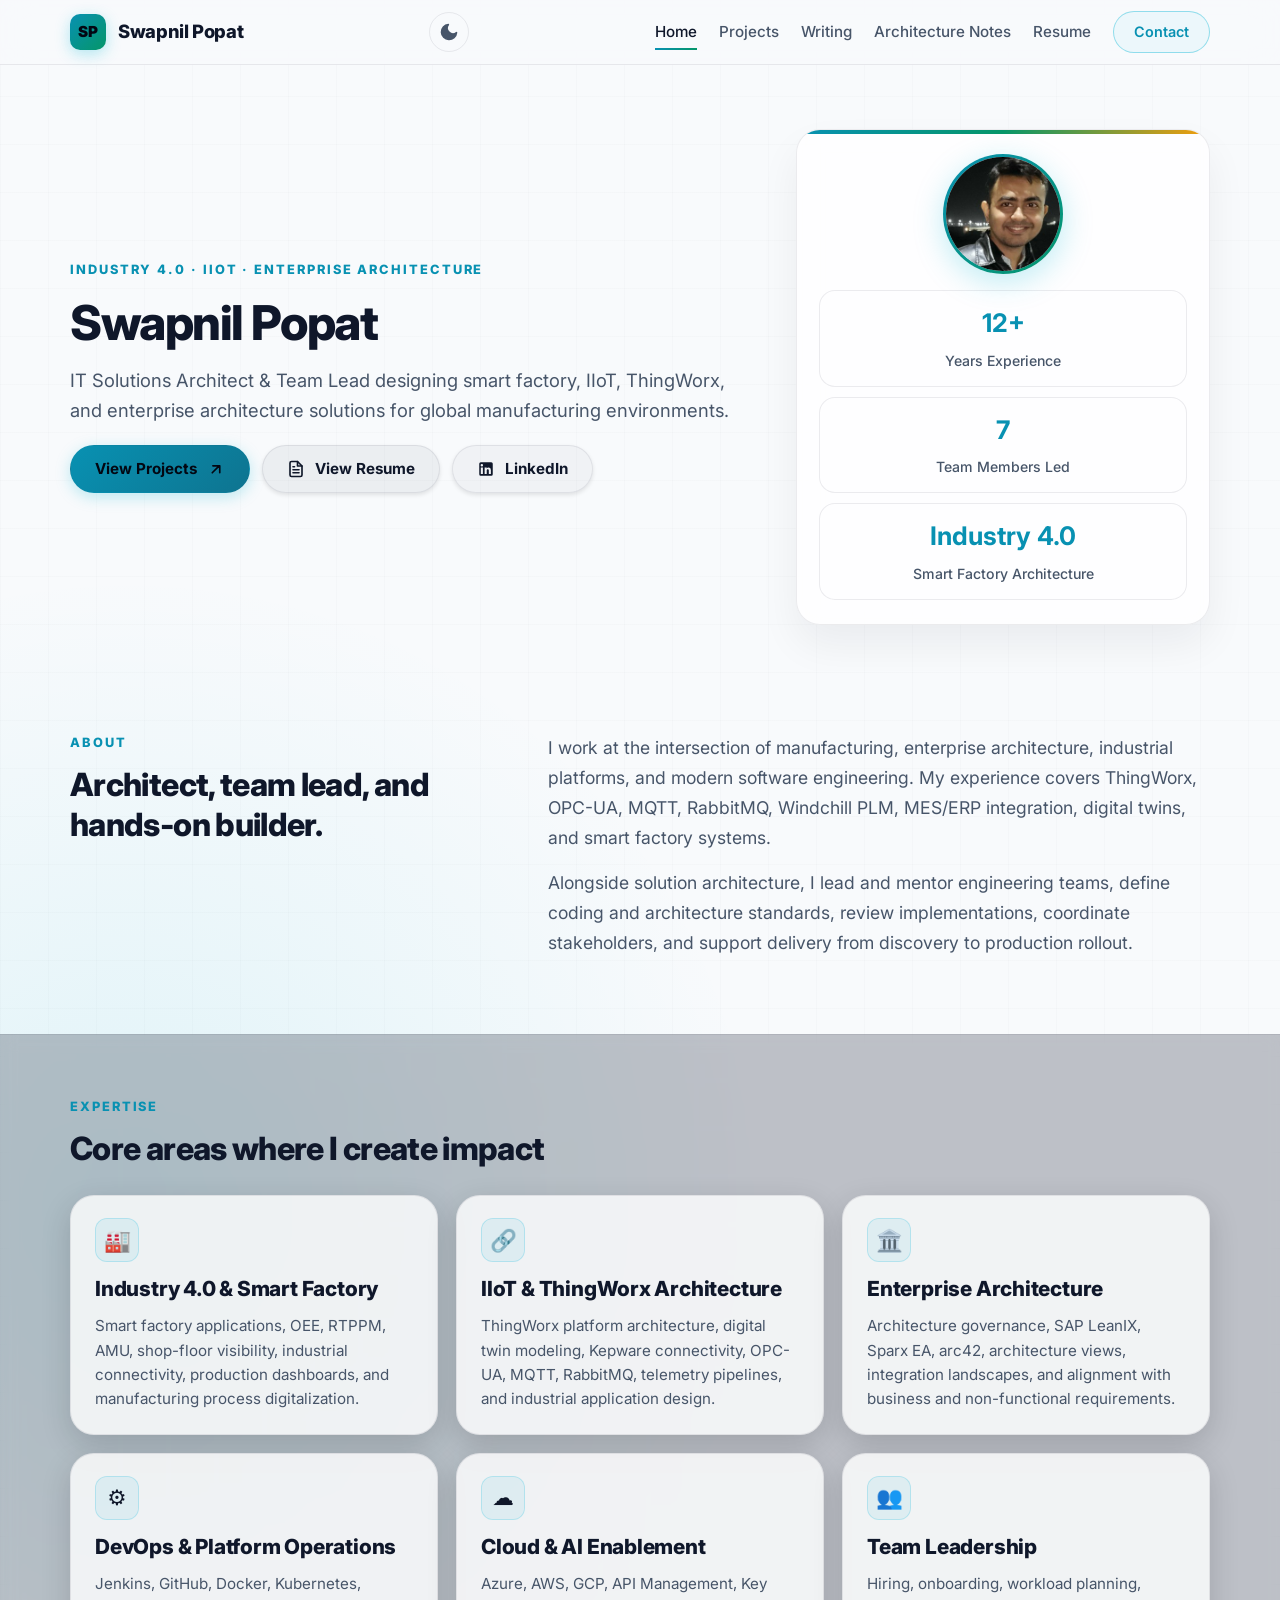
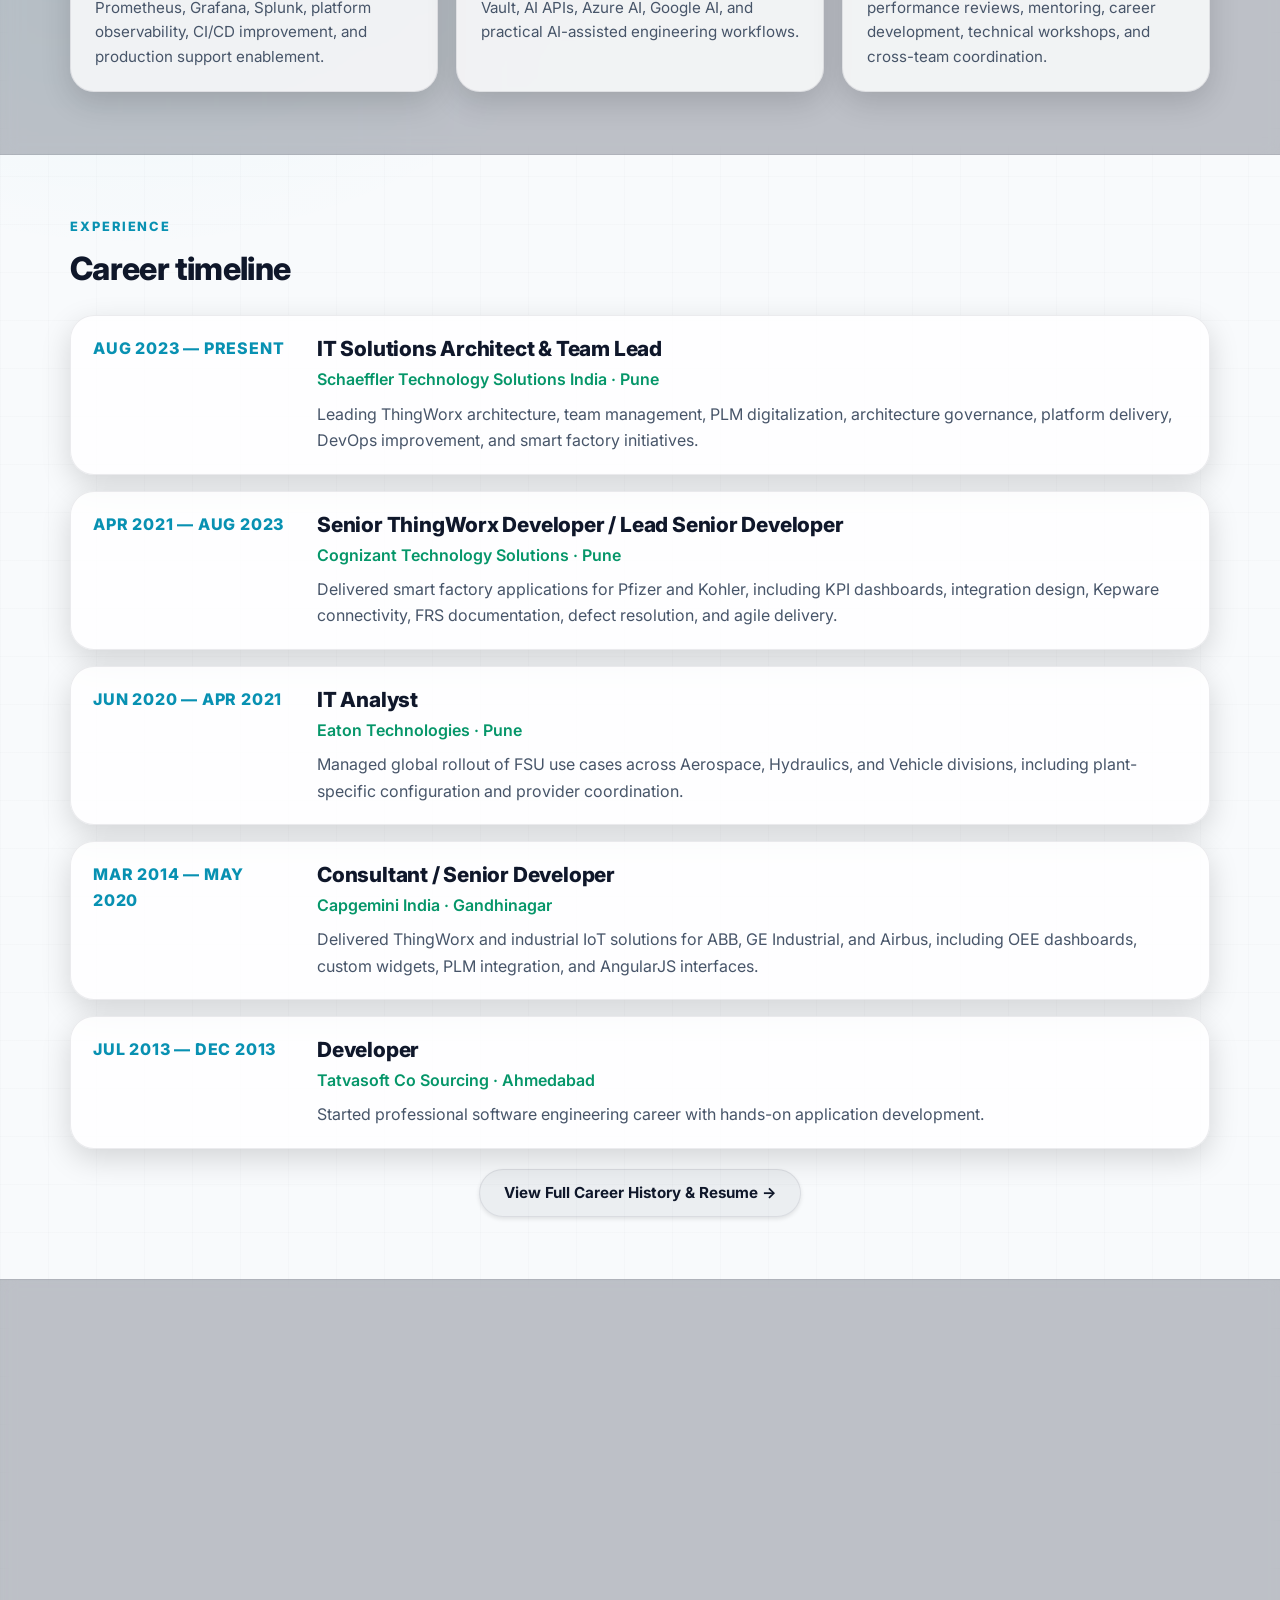
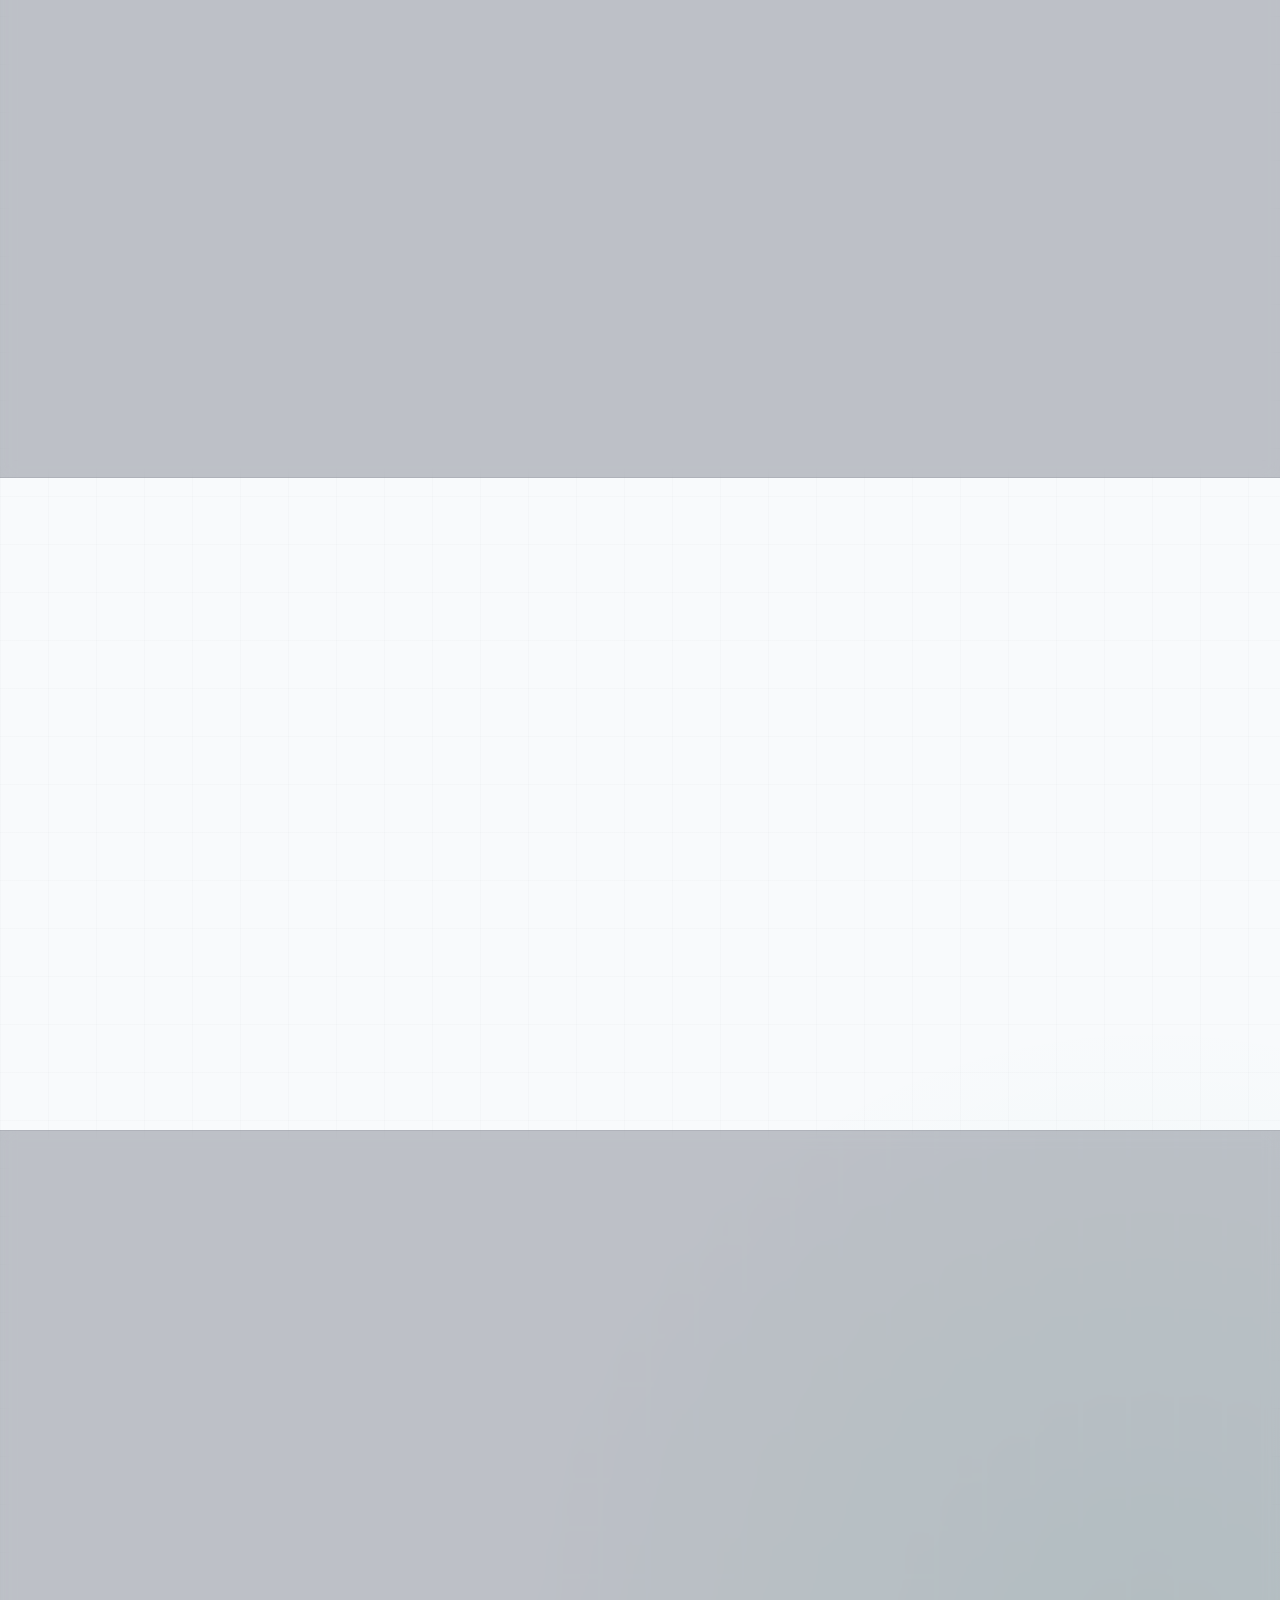
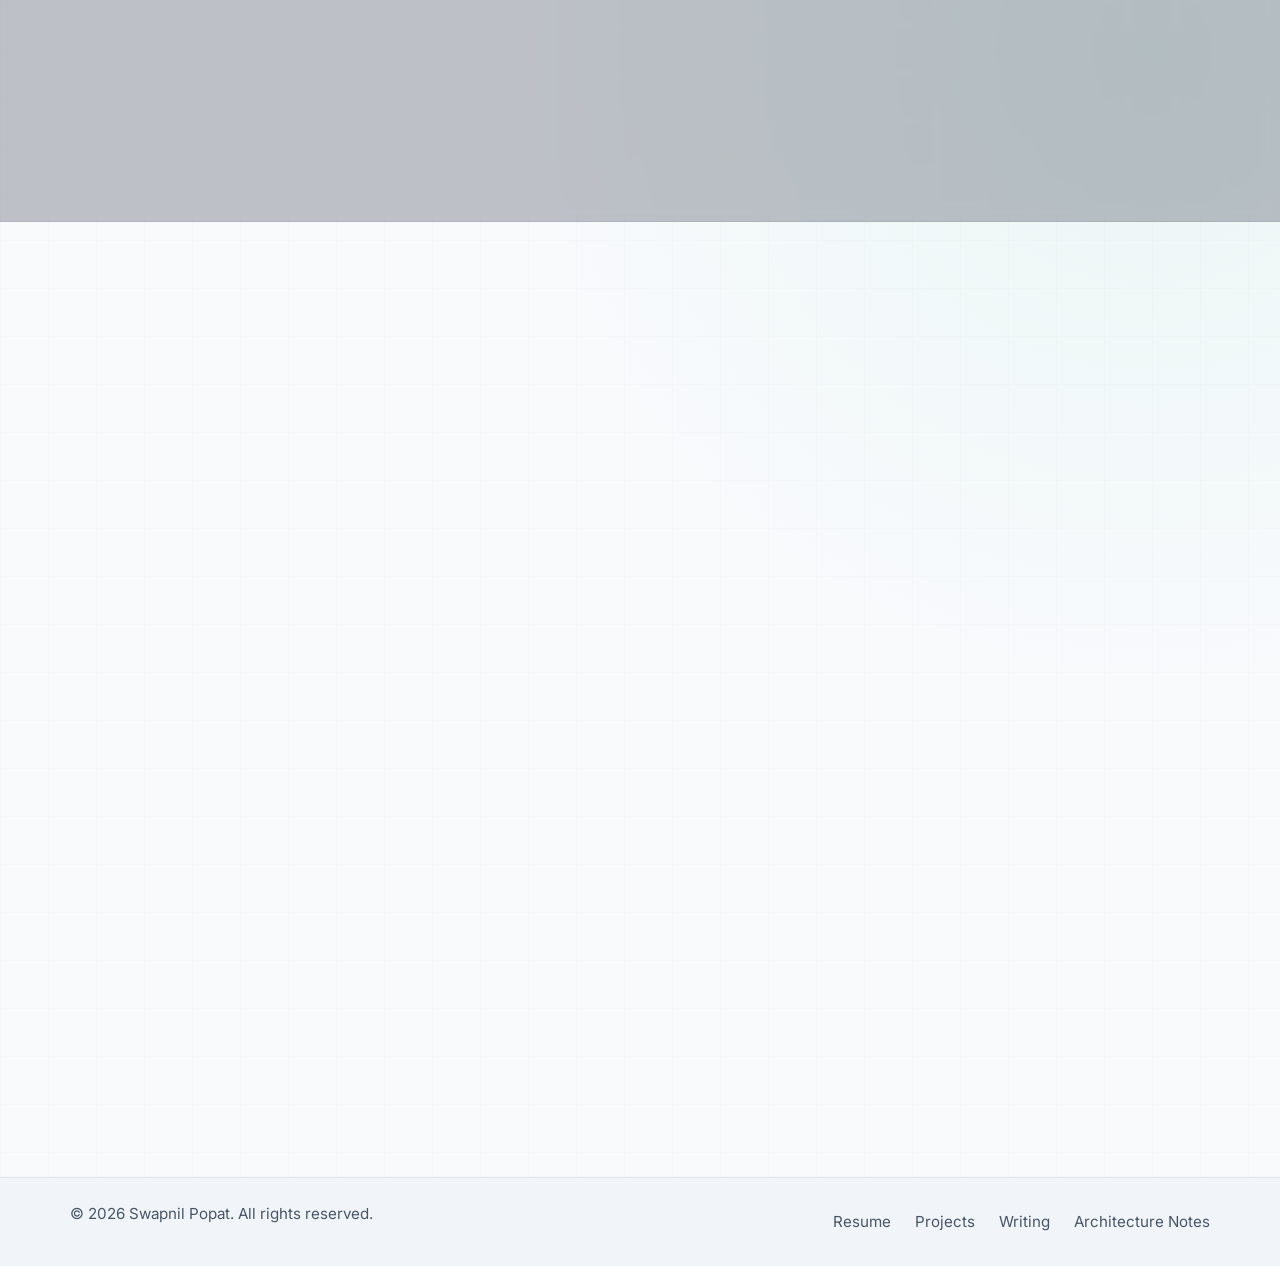
==== commit 7fd3ec31: "fix(spacing): standardize vertical rhythm and eliminate excessive blank whitespace across layout" ====
--- a/index.html
+++ b/index.html
@@ -394,7 +394,7 @@
           </article>
         </div>
 
-        <div style="margin-top: 36px; text-align: center;">
+        <div style="margin-top: 20px; text-align: center;">
           <a class="btn btn-secondary" href="/resume/">
             <span>View Full Career History &amp; Resume →</span>
           </a>
--- a/assets/css/style.min.css
+++ b/assets/css/style.min.css
@@ -1 +1 @@
-:root{--bg:#090e17;--bg-soft:#0f172a;--bg-card:rgba(15,23,42,0.45);--bg-card-hover:rgba(30,41,59,0.35);--bg-card-strong:rgba(30,41,59,0.7);--text:#f8fafc;--muted:#94a3b8;--line:rgba(255,255,255,0.08);--primary:#06b6d4;--primary-strong:#0891b2;--accent:#10b981;--warning:#f59e0b;--shadow:0 20px 40px rgba(0,0,0,0.4);--radius-lg:24px;--radius-md:16px;--radius-sm:10px;--container:1140px;--grid-line:rgba(255,255,255,0.015);--header-bg:rgba(9,14,23,0.75);--mobile-nav-bg:rgba(9,14,23,0.98);--footer-bg:rgba(9,14,23,0.9);--heading-color:#ffffff;--md-sys-motion-easing-expressive:cubic-bezier(0.2,0,0,1);--md-sys-motion-easing-spring:cubic-bezier(0.34,1.56,0.64,1);--md-sys-shape-corner-extra-large:28px;--md-sys-shape-corner-large:20px;--md-sys-shape-corner-medium:14px;--md-sys-shape-corner-small:10px;--md-sys-shape-corner-full:9999px;--md-surface-1:rgba(255,255,255,0.03);--md-surface-2:rgba(255,255,255,0.06);--md-surface-container:rgba(15,23,42,0.55);--md-surface-container-high:rgba(30,41,59,0.7);--md-outline-variant:rgba(255,255,255,0.08);--primary-glow:rgba(6,182,212,0.35);--primary-container:rgba(6,182,212,0.12);--on-primary-container:#67e8f9}[data-theme="light"]{--bg:#f8fafc;--bg-soft:#f1f5f9;--bg-card:rgba(255,255,255,0.8);--bg-card-hover:rgba(15,23,42,0.04);--bg-card-strong:rgba(241,245,249,0.9);--text:#0f172a;--muted:#475569;--line:rgba(15,23,42,0.08);--primary:#0891b2;--primary-strong:#0e7490;--accent:#059669;--shadow:0 20px 40px rgba(15,23,42,0.06);--grid-line:rgba(15,23,42,0.015);--header-bg:rgba(248,250,252,0.85);--mobile-nav-bg:rgba(248,250,252,0.98);--footer-bg:rgba(241,245,249,0.9);--heading-color:#0f172a;--md-surface-1:rgba(15,23,42,0.02);--md-surface-2:rgba(15,23,42,0.05);--md-surface-container:rgba(255,255,255,0.9);--md-surface-container-high:rgba(248,250,252,0.95);--md-outline-variant:rgba(15,23,42,0.08);--primary-glow:rgba(8,145,178,0.25);--primary-container:rgba(8,145,178,0.1);--on-primary-container:#0e7490}*{box-sizing:border-box;margin:0;padding:0}html{scroll-behavior:smooth}body{font-family:'Inter',ui-sans-serif,system-ui,-apple-system,BlinkMacSystemFont,"Segoe UI",sans-serif;background-color:var(--bg);background-image:radial-gradient(circle at 10% 20%,rgba(6,182,212,0.1) 0%,transparent 40rem),radial-gradient(circle at 90% 80%,rgba(16,185,129,0.06) 0%,transparent 40rem),linear-gradient(to right,var(--grid-line) 1px,transparent 1px),linear-gradient(to bottom,var(--grid-line) 1px,transparent 1px);background-size:100% 100%,100% 100%,48px 48px,48px 48px;color:var(--text);line-height:1.6;-webkit-font-smoothing:antialiased;position:relative;overflow-x:hidden;transition:background-color 0.3s ease,color 0.3s ease,border-color 0.3s ease}a{color:inherit;text-decoration:none;transition:all 0.2s ease}:focus-visible{outline:2px solid var(--primary);outline-offset:3px;border-radius:4px}img{max-width:100%;height:auto}.container{width:min(100% - 40px,var(--container));margin-inline:auto}.section{padding:100px 0}.section-alt{background:rgba(15,23,42,0.25);border-top:1px solid var(--line);border-bottom:1px solid var(--line);backdrop-filter:blur(8px)}.section-kicker,.section-heading-row .section-kicker,.eyebrow{margin-bottom:12px;color:var(--primary);text-transform:uppercase;letter-spacing:0.15em;font-size:0.8rem;font-weight:800;display:block}h1,h2,h3,h4{font-weight:800;line-height:1.25;color:var(--heading-color)}h1{font-size:clamp(2rem,4vw,3rem);letter-spacing:-0.03em}h2{font-size:clamp(1.45rem,2.5vw,2.15rem);letter-spacing:-0.02em;margin-bottom:0.85rem}h3{font-size:clamp(1.15rem,1.8vw,1.3rem);letter-spacing:-0.01em}p{margin-bottom:1rem}p:last-child{margin-bottom:0}.muted{color:var(--muted)}.skip-link{position:absolute;top:-60px;left:1rem;z-index:9999;background:var(--primary);color:#000000;padding:0.75rem 1.5rem;border-radius:999px;font-weight:700;transition:top 0.2s ease}.skip-link:focus{top:1rem}.site-header{position:sticky;top:0;z-index:100;background:var(--header-bg);backdrop-filter:blur(16px);-webkit-backdrop-filter:blur(16px);border-bottom:1px solid var(--line);transition:background 0.3s ease,border-color 0.3s ease}.nav-container{display:flex;align-items:center;justify-content:space-between;min-height:80px}.logo{display:inline-flex;align-items:center;gap:12px;font-weight:800;font-size:1.15rem;letter-spacing:-0.02em;color:var(--text)}.logo-mark{width:36px;height:36px;display:grid;place-items:center;border-radius:10px;color:#030712;font-weight:900;font-size:0.95rem;background:linear-gradient(135deg,var(--primary),var(--accent));box-shadow:0 4px 15px rgba(6,182,212,0.3)}.logo-text{font-weight:800}.main-nav{display:flex;align-items:center;gap:28px}.nav-link{color:var(--muted);font-size:0.95rem;font-weight:500;position:relative;padding:6px 0}.nav-link:hover,.nav-link.active{color:var(--heading-color)}.nav-link::after{content:'';position:absolute;bottom:0;left:0;width:0;height:2px;background:linear-gradient(90deg,var(--primary),var(--accent));transition:width 0.3s ease}.nav-link:hover::after,.nav-link.active::after{width:100%}.nav-cta{padding:0.5rem 1.25rem;border:1px solid rgba(6,182,212,0.4);border-radius:999px;background:rgba(6,182,212,0.05);color:var(--primary) !important;font-weight:600;font-size:0.9rem}.nav-cta:hover{background:var(--primary);color:#030712 !important;box-shadow:0 4px 15px rgba(6,182,212,0.25);transform:translateY(-1px)}.theme-toggle-btn{background:none;border:1px solid var(--line);cursor:pointer;padding:8px;border-radius:50%;width:40px;height:40px;display:inline-flex;align-items:center;justify-content:center;color:var(--muted);transition:all 0.3s ease}.theme-toggle-btn:hover{color:var(--primary);border-color:rgba(6,182,212,0.4);background:rgba(255,255,255,0.05);transform:rotate(15deg)}[data-theme="light"] .theme-toggle-btn:hover{background:rgba(0,0,0,0.04)}.theme-toggle-btn svg{width:20px;height:20px;fill:currentColor}.nav-actions{display:flex;align-items:center;gap:12px}.mobile-nav-toggle{display:none;background:none;border:none;cursor:pointer;padding:8px;z-index:110}.mobile-nav-toggle .bar{display:block;width:24px;height:2px;margin:5px auto;background-color:var(--text);transition:all 0.3s ease-in-out}.btn{display:inline-flex;align-items:center;justify-content:center;gap:10px;min-height:48px;padding:0 24px;border-radius:var(--md-sys-shape-corner-full,999px);font-weight:700;font-size:0.95rem;cursor:pointer;border:1px solid transparent;text-decoration:none;position:relative;overflow:hidden;transition:all 0.3s var(--md-sys-motion-easing-spring,cubic-bezier(0.34,1.56,0.64,1));box-shadow:0 2px 4px rgba(0,0,0,0.1)}.btn svg{width:18px;height:18px;flex-shrink:0;transition:transform 0.3s var(--md-sys-motion-easing-spring,cubic-bezier(0.34,1.56,0.64,1))}.btn:hover svg.btn-icon-trailing{transform:translate(2px,-2px)}.btn:hover svg.btn-icon-leading{transform:scale(1.15)}.btn:hover{transform:translateY(-3px);box-shadow:0 8px 24px rgba(0,0,0,0.25)}.btn:active{transform:translateY(-1px) scale(0.98)}.btn-primary{background:linear-gradient(135deg,var(--primary),var(--primary-strong));color:#030712;box-shadow:0 4px 15px rgba(6,182,212,0.25)}.btn-primary:hover{box-shadow:0 8px 25px rgba(6,182,212,0.45)}.btn-secondary{background:rgba(255,255,255,0.05);border-color:var(--line);color:var(--text)}.btn-secondary:hover{background:rgba(255,255,255,0.1);border-color:rgba(255,255,255,0.2)}[data-theme="light"] .btn-secondary{background:rgba(15,23,42,0.05)}[data-theme="light"] .btn-secondary:hover{background:rgba(15,23,42,0.08)}.btn-ghost{border-color:var(--line);background:rgba(255,255,255,0.03);color:var(--text)}.btn-ghost:hover{background:rgba(255,255,255,0.08);border-color:rgba(6,182,212,0.35);color:var(--heading-color)}[data-theme="light"] .btn-ghost{background:rgba(15,23,42,0.03);border-color:var(--line)}[data-theme="light"] .btn-ghost:hover{background:rgba(15,23,42,0.07)}.hero{padding:120px 0 80px}.hero-grid{display:grid;grid-template-columns:1.25fr 0.75fr;gap:60px;align-items:center}.hero-subtitle{font-size:clamp(1.02rem,1.8vw,1.15rem);color:var(--muted);margin:20px 0 32px;max-width:680px;line-height:1.65}.hero-actions{display:flex;flex-wrap:wrap;gap:16px}.hero-card{position:relative;padding:40px 30px;border:1px solid var(--line);border-radius:var(--radius-lg);background:var(--bg-card);backdrop-filter:blur(12px);-webkit-backdrop-filter:blur(12px);box-shadow:var(--shadow);text-align:center;overflow:hidden}.card-topline{position:absolute;top:0;left:0;width:100%;height:4px;background:linear-gradient(90deg,var(--primary),var(--accent),var(--warning))}.profile-container{display:flex;justify-content:center;margin-bottom:28px}.profile-image{width:140px;height:140px;border-radius:50%;object-fit:cover;border:3px solid transparent;background-image:linear-gradient(var(--bg-soft),var(--bg-soft)),linear-gradient(135deg,var(--primary),var(--accent));background-origin:border-box;background-clip:padding-box,border-box;box-shadow:0 8px 30px rgba(6,182,212,0.25)}.metrics-container{display:grid;gap:20px}.metric{padding:16px;border-radius:var(--radius-md);background:rgba(255,255,255,0.02);border:1px solid var(--line);transition:all 0.3s ease}.metric:hover{background:rgba(255,255,255,0.04);border-color:rgba(6,182,212,0.25)}.metric strong{display:block;font-size:1.6rem;color:var(--primary);margin-bottom:4px}.metric span{font-size:0.88rem;color:var(--muted);font-weight:500}.two-column{display:grid;grid-template-columns:0.8fr 1.2fr;gap:60px;align-items:start}.content-block{font-size:1.1rem;color:var(--muted)}.content-block p{margin-bottom:1.25rem;line-height:1.75}.section-heading{margin-bottom:50px;max-width:700px}.section-heading h2{margin-top:8px}.section-heading-row{display:flex;justify-content:space-between;align-items:flex-end;margin-bottom:50px;gap:24px}.section-heading-row .section-heading{margin-bottom:0}.text-link{color:var(--primary);font-weight:700;display:inline-flex;align-items:center;gap:8px}.text-link:hover{color:var(--primary-strong);transform:translateX(4px)}.cards-grid{display:grid;grid-template-columns:repeat(3,1fr);gap:24px}.card,.info-card,.project-card,.writing-card,.contact-card,.timeline-item{border:1px solid var(--line);background:var(--bg-card);border-radius:var(--radius-lg);padding:32px;box-shadow:0 10px 30px rgba(0,0,0,0.15);transition:all 0.3s cubic-bezier(0.4,0,0.2,1);position:relative;overflow:hidden}.card:hover,.info-card:hover,.project-card:hover,.writing-card:hover{transform:translateY(-6px);border-color:rgba(6,182,212,0.3);box-shadow:0 15px 35px rgba(6,182,212,0.08);background:var(--bg-card-hover)}.icon-box{width:52px;height:52px;display:grid;place-items:center;border-radius:14px;background:rgba(6,182,212,0.08);border:1px solid rgba(6,182,212,0.2);font-size:1.5rem;margin-bottom:24px;transition:all 0.3s ease}.info-card:hover .icon-box{background:rgba(6,182,212,0.15);border-color:var(--primary);box-shadow:0 0 15px rgba(6,182,212,0.2)}.info-card h3{margin-bottom:12px}.info-card p{color:var(--muted);font-size:0.95rem;line-height:1.6}.timeline{display:flex;flex-direction:column;gap:24px}.timeline-item{display:grid;grid-template-columns:240px 1fr;gap:40px;padding:32px;background:var(--bg-card)}.timeline-item:hover{border-color:rgba(6,182,212,0.3);transform:translateY(-3px);box-shadow:0 12px 30px rgba(0,0,0,0.2);background:var(--bg-card-hover)}.timeline-date{color:var(--primary);font-weight:800;font-size:1rem;letter-spacing:0.05em;text-transform:uppercase}.timeline-content h3{margin-bottom:4px}.timeline-content .muted{font-weight:600;color:var(--accent);margin-bottom:16px}.timeline-content p{font-size:1rem;line-height:1.65;color:var(--muted)}.project-grid{display:grid;grid-template-columns:repeat(2,1fr);gap:24px}.project-card{display:flex;flex-direction:column;justify-content:space-between;min-height:280px}.project-card.featured{background:linear-gradient(135deg,rgba(6,182,212,0.1) 0%,rgba(16,185,129,0.05) 100%),var(--bg-card);border-color:rgba(6,182,212,0.2)}.project-card.featured:hover{border-color:rgba(6,182,212,0.4)}.project-card h3{margin:12px 0 14px}.project-card p:not(.tag){color:var(--muted);font-size:0.98rem;line-height:1.6;margin-bottom:24px}.tag{color:var(--accent);font-size:0.75rem;font-weight:800;text-transform:uppercase;letter-spacing:0.12em;display:block}.tech-stack{display:flex;flex-wrap:wrap;gap:8px;margin-top:auto}.tech-stack span,.skill-cloud span,.pill-list span{display:inline-flex;align-items:center;padding:6px 12px;border:1px solid var(--line);border-radius:999px;background:rgba(255,255,255,0.04);color:var(--text);font-size:0.8rem;font-weight:600;transition:all 0.2s ease}.tech-stack span:hover,.skill-cloud span:hover,.pill-list span:hover{background:rgba(6,182,212,0.1);border-color:rgba(6,182,212,0.3);color:var(--heading-color)}.pill-list{display:flex;flex-wrap:wrap;gap:12px}.writing-card{display:grid;grid-template-columns:1.2fr 0.8fr;align-items:center;gap:40px}.writing-card p{font-size:1.1rem;line-height:1.7}.contact-section{padding-bottom:100px}.contact-card{padding:48px;display:grid;grid-template-columns:0.95fr 1.05fr;gap:48px;align-items:start;border-radius:var(--md-sys-shape-corner-extra-large);background:radial-gradient(circle at 10% 10%,rgba(6,182,212,0.12) 0%,transparent 60%),var(--bg-card-strong);border:1px solid var(--line);box-shadow:var(--shadow);position:relative;overflow:hidden}.contact-intro{display:flex;flex-direction:column;gap:14px}.contact-card h2{font-size:clamp(1.6rem,2.8vw,2.15rem);font-weight:800;letter-spacing:-0.02em;line-height:1.2}.contact-card p{color:var(--muted);font-size:1.05rem;line-height:1.65}.contact-status-chip{display:inline-flex;align-items:center;gap:10px;padding:8px 16px;background:var(--primary-container);border:1px solid rgba(6,182,212,0.25);border-radius:var(--md-sys-shape-corner-full);color:var(--on-primary-container);font-size:0.85rem;font-weight:600;width:fit-content;margin-top:6px}.contact-status-dot{width:8px;height:8px;border-radius:50%;background:var(--accent);box-shadow:0 0 8px var(--accent);animation:pulse-dot 2s infinite}@keyframes pulse-dot{0%,100%{transform:scale(1);opacity:1}50%{transform:scale(1.35);opacity:0.65}}.contact-grid{display:grid;grid-template-columns:repeat(2,1fr);gap:14px}.contact-btn{display:flex;align-items:center;gap:14px;padding:14px 16px;border-radius:var(--md-sys-shape-corner-large);background:var(--md-surface-1);border:1px solid var(--md-outline-variant);backdrop-filter:blur(12px);-webkit-backdrop-filter:blur(12px);color:var(--text);text-decoration:none;position:relative;overflow:hidden;transition:transform 0.3s var(--md-sys-motion-easing-spring),box-shadow 0.3s var(--md-sys-motion-easing-expressive),background 0.3s ease,border-color 0.3s ease;box-shadow:0 2px 8px rgba(0,0,0,0.04)}.contact-btn--featured{grid-column:1 / -1}.contact-btn::before{content:'';position:absolute;inset:0;background:linear-gradient(135deg,rgba(255,255,255,0.06),transparent);opacity:0;transition:opacity 0.3s ease}.contact-btn:hover{transform:translateY(-3px);background:var(--bg-card-hover);border-color:rgba(6,182,212,0.35);box-shadow:0 10px 24px rgba(0,0,0,0.2),0 0 0 1px rgba(6,182,212,0.15)}.contact-btn:hover::before{opacity:1}.contact-btn:active{transform:translateY(-1px) scale(0.99)}.contact-btn-icon{width:44px;height:44px;min-width:44px;min-height:44px;max-width:44px;max-height:44px;border-radius:var(--md-sys-shape-corner-medium);display:flex;align-items:center;justify-content:center;background:var(--md-surface-2);border:1px solid var(--md-outline-variant);color:var(--primary);flex-shrink:0;overflow:hidden;transition:transform 0.35s var(--md-sys-motion-easing-spring),background 0.3s ease,color 0.3s ease,border-color 0.3s ease}.contact-btn-icon svg,svg.contact-svg{width:22px !important;height:22px !important;min-width:22px !important;min-height:22px !important;max-width:22px !important;max-height:22px !important;display:block !important;flex-shrink:0 !important}.contact-btn:hover .contact-btn-icon{transform:scale(1.08)}.contact-btn--email:hover .contact-btn-icon{background:rgba(234,67,53,0.12);color:#ea4335;border-color:rgba(234,67,53,0.3)}.contact-btn--linkedin:hover .contact-btn-icon{background:rgba(10,102,194,0.12);color:#0a66c2;border-color:rgba(10,102,194,0.3)}.contact-btn--x:hover .contact-btn-icon{background:rgba(255,255,255,0.12);color:var(--heading-color);border-color:rgba(255,255,255,0.3)}[data-theme="light"] .contact-btn--x:hover .contact-btn-icon{background:rgba(0,0,0,0.08);color:#000000;border-color:rgba(0,0,0,0.2)}.contact-btn--instagram:hover .contact-btn-icon{background:linear-gradient(135deg,rgba(225,48,108,0.15),rgba(131,58,180,0.15));color:#e1306c;border-color:rgba(225,48,108,0.35)}.contact-btn--facebook:hover .contact-btn-icon{background:rgba(24,119,242,0.12);color:#1877f2;border-color:rgba(24,119,242,0.3)}.contact-btn--website:hover .contact-btn-icon{background:rgba(6,182,212,0.15);color:var(--primary);border-color:rgba(6,182,212,0.35)}.contact-btn--blog:hover .contact-btn-icon{background:rgba(16,185,129,0.15);color:var(--accent);border-color:rgba(16,185,129,0.35)}.contact-btn-content{display:flex;flex-direction:column;flex-grow:1;min-width:0;gap:2px}.contact-btn-title{font-weight:700;font-size:0.95rem;color:var(--heading-color);line-height:1.2}.contact-btn-detail{font-size:0.78rem;color:var(--muted);line-height:1.3;white-space:nowrap;overflow:hidden;text-overflow:ellipsis;transition:color 0.2s ease}.contact-btn:hover .contact-btn-detail{color:var(--text)}.contact-btn-arrow{width:28px;height:28px;min-width:28px;min-height:28px;max-width:28px;max-height:28px;border-radius:50%;display:flex;align-items:center;justify-content:center;color:var(--muted);opacity:0.5;flex-shrink:0;overflow:hidden;transition:transform 0.3s var(--md-sys-motion-easing-spring),color 0.2s ease,opacity 0.2s ease,background 0.2s ease}.contact-btn-arrow svg,svg.arrow-svg{width:16px !important;height:16px !important;min-width:16px !important;min-height:16px !important;max-width:16px !important;max-height:16px !important;display:block !important;flex-shrink:0 !important}.contact-btn:hover .contact-btn-arrow{transform:translate(2px,-2px);opacity:1;color:var(--primary);background:rgba(6,182,212,0.08)}.contact-links{display:grid;gap:16px}.contact-links a{padding:16px 20px;border:1px solid var(--line);border-radius:var(--radius-md);background:rgba(255,255,255,0.02);color:var(--text);font-weight:600;font-size:1rem;display:flex;align-items:center;justify-content:space-between;transition:all 0.3s ease;overflow-wrap:anywhere}.contact-links a::after{content:'→';transition:transform 0.2s ease;color:var(--primary);font-weight:800}.contact-links a:hover{background:rgba(6,182,212,0.08);border-color:rgba(6,182,212,0.3);transform:translateX(6px)}.contact-links a:hover::after{transform:translateX(4px)}.site-footer{border-top:1px solid var(--line);padding:40px 0;background:var(--footer-bg);color:var(--muted);font-size:0.95rem;transition:background-color 0.3s ease,border-color 0.3s ease,color 0.3s ease}.footer-container{display:flex;justify-content:space-between;align-items:center}.footer-links{display:flex;gap:24px}.footer-links a:hover{color:var(--text)}.page-shell{width:min(100% - 40px,var(--container));margin-inline:auto;padding:80px 0 100px}.page-hero{margin-bottom:48px;max-width:800px}.page-hero h1{font-size:clamp(1.85rem,3.2vw,2.4rem);letter-spacing:-0.025em;margin:8px 0 14px}.page-hero p{font-size:clamp(0.98rem,1.6vw,1.08rem);color:var(--muted);line-height:1.65}.card h2{font-size:1.22rem;margin:10px 0;line-height:1.35}.card ul{list-style:none;margin-top:20px;display:grid;gap:10px}.card li{position:relative;padding-left:24px;font-size:0.95rem;color:var(--muted)}.card li::before{content:'→';position:absolute;left:0;color:var(--primary);font-weight:800;transition:transform 0.2s ease}.card:hover li::before{transform:translateX(2px)}.resume-section{margin-bottom:50px;border-bottom:1px solid var(--line);padding-bottom:40px}.resume-section:last-of-type{border-bottom:none;padding-bottom:0}.resume-section h2{font-size:1.8rem;margin-bottom:24px;color:var(--primary);letter-spacing:-0.02em;display:flex;align-items:center;gap:12px}.resume-lead-text{font-size:1.05rem;line-height:1.75;color:var(--text);margin-bottom:1.25rem}.resume-hero{margin-bottom:40px;padding-bottom:30px;border-bottom:1px solid var(--line)}.resume-hero h1{margin:6px 0 10px;font-size:clamp(1.95rem,3.8vw,2.75rem);letter-spacing:-0.025em}.resume-hero-subtitle{font-size:clamp(0.98rem,1.6vw,1.08rem);color:var(--muted);line-height:1.6;margin-bottom:20px}.resume-contact-bar{display:flex;flex-wrap:wrap;gap:12px 24px;margin-bottom:28px;padding:16px 20px;border-radius:var(--radius-md);background:var(--bg-card);border:1px solid var(--line);font-size:0.92rem}.resume-contact-item{display:inline-flex;align-items:center;gap:8px;color:var(--text);transition:color 0.2s ease}.resume-contact-item svg{width:16px;height:16px;color:var(--primary);flex-shrink:0}a.resume-contact-item:hover{color:var(--primary)}.resume-actions{display:flex;flex-wrap:wrap;gap:14px}.resume-achievements-grid{display:grid;grid-template-columns:repeat(2,1fr);gap:16px}.resume-achievement-item{display:flex;align-items:flex-start;gap:14px;padding:18px 20px;border-radius:var(--radius-md);background:var(--bg-card);border:1px solid var(--line);transition:all 0.25s ease}.resume-achievement-item:hover{border-color:rgba(6,182,212,0.3);transform:translateY(-2px);background:var(--bg-card-hover)}.resume-achievement-icon{width:32px;height:32px;border-radius:8px;background:var(--primary-container);color:var(--primary);display:flex;align-items:center;justify-content:center;font-size:1rem;flex-shrink:0;margin-top:2px}.resume-achievement-text{font-size:0.94rem;line-height:1.6;color:var(--text)}.resume-achievement-text strong{color:var(--heading-color);font-weight:700}.resume-role-card{border:1px solid var(--line);background:var(--bg-card);border-radius:var(--radius-lg);padding:30px;margin-bottom:24px;transition:all 0.3s cubic-bezier(0.4,0,0.2,1);position:relative;overflow:hidden}.resume-role-card:last-child{margin-bottom:0}.resume-role-card:hover{border-color:rgba(6,182,212,0.35);box-shadow:0 10px 30px rgba(0,0,0,0.2);background:var(--bg-card-hover)}.resume-role-header{display:flex;justify-content:space-between;align-items:flex-start;gap:16px;margin-bottom:12px;flex-wrap:wrap}.resume-role-title{font-size:1.35rem;font-weight:800;color:var(--heading-color);line-height:1.3}.resume-role-company{font-size:1.05rem;font-weight:600;color:var(--primary);margin-top:2px}.resume-role-meta{display:flex;align-items:center;gap:10px;flex-wrap:wrap}.resume-date-badge{display:inline-flex;align-items:center;padding:4px 12px;border-radius:999px;background:var(--primary-container);color:var(--on-primary-container);font-size:0.82rem;font-weight:700;letter-spacing:0.02em}.resume-client-badge{display:inline-flex;align-items:center;padding:4px 12px;border-radius:999px;background:rgba(16,185,129,0.12);border:1px solid rgba(16,185,129,0.25);color:#34d399;font-size:0.82rem;font-weight:600}.resume-location-badge{color:var(--muted);font-size:0.88rem;font-weight:500}.resume-sub-heading{font-size:0.96rem;font-weight:700;text-transform:uppercase;letter-spacing:0.06em;color:var(--heading-color);margin:18px 0 10px;padding-bottom:6px;border-bottom:1px dashed var(--line)}.resume-bullet-list{list-style:none;display:grid;gap:10px;margin:12px 0 16px}.resume-bullet-list li{position:relative;padding-left:22px;font-size:0.95rem;color:var(--text);line-height:1.65}.resume-bullet-list li::before{content:'▸';position:absolute;left:0;top:0;color:var(--primary);font-weight:900;font-size:1rem}.resume-bullet-list li strong{color:var(--heading-color)}.resume-tech-tags{display:flex;flex-wrap:wrap;gap:8px;margin-top:16px;padding-top:14px;border-top:1px solid var(--line)}.resume-tech-pill{display:inline-flex;align-items:center;padding:4px 10px;border-radius:6px;background:rgba(255,255,255,0.04);border:1px solid var(--line);font-size:0.78rem;font-weight:600;color:var(--muted);transition:all 0.2s ease}[data-theme="light"] .resume-tech-pill{background:rgba(15,23,42,0.04)}.resume-tech-pill:hover{background:var(--primary-container);color:var(--primary);border-color:rgba(6,182,212,0.3)}.resume-skills-grid{display:grid;grid-template-columns:repeat(3,1fr);gap:20px}.resume-skill-card{padding:24px;border-radius:var(--radius-md);background:var(--bg-card);border:1px solid var(--line);transition:all 0.25s ease}.resume-skill-card:hover{border-color:rgba(6,182,212,0.35);transform:translateY(-3px);background:var(--bg-card-hover)}.resume-skill-card-header{display:flex;align-items:center;gap:10px;margin-bottom:16px}.resume-skill-icon{font-size:1.25rem}.resume-skill-card h3{font-size:1.05rem;color:var(--heading-color);margin:0}.resume-skill-items{display:flex;flex-wrap:wrap;gap:8px}.resume-skill-tag{display:inline-flex;align-items:center;padding:5px 11px;border-radius:999px;background:rgba(255,255,255,0.04);border:1px solid var(--line);font-size:0.82rem;color:var(--text);font-weight:500;transition:all 0.2s ease}[data-theme="light"] .resume-skill-tag{background:rgba(15,23,42,0.04)}.resume-skill-tag:hover{background:var(--primary-container);color:var(--primary);border-color:rgba(6,182,212,0.3)}.resume-two-col{display:grid;grid-template-columns:1.2fr 0.8fr;gap:24px}.resume-cert-list{display:grid;gap:12px}.resume-cert-row{display:flex;align-items:center;justify-content:space-between;padding:14px 18px;border-radius:var(--radius-md);background:var(--bg-card);border:1px solid var(--line);transition:all 0.2s ease;text-decoration:none;color:var(--text)}.resume-cert-row:hover{border-color:rgba(6,182,212,0.35);background:var(--bg-card-hover);transform:translateX(4px)}.resume-cert-info{display:flex;flex-direction:column;gap:3px}.resume-cert-name{font-size:0.95rem;font-weight:700;color:var(--heading-color)}.resume-cert-issuer{font-size:0.82rem;color:var(--primary)}.resume-cert-year{font-size:0.82rem;font-weight:700;color:var(--muted);padding:3px 8px;border-radius:4px;background:rgba(255,255,255,0.05)}.resume-edu-card{padding:24px;border-radius:var(--radius-md);background:var(--bg-card);border:1px solid var(--line);margin-bottom:16px}.resume-edu-title{font-size:1.15rem;font-weight:800;color:var(--heading-color)}.resume-edu-institution{font-size:1rem;font-weight:600;color:var(--primary);margin:4px 0 8px}.resume-edu-meta{font-size:0.9rem;color:var(--muted);line-height:1.6}.resume-project-item{padding:18px 20px;border-radius:var(--radius-md);background:var(--bg-card);border:1px solid var(--line);margin-bottom:16px;transition:all 0.25s ease}.resume-project-item:hover{border-color:rgba(6,182,212,0.35);transform:translateY(-2px);background:var(--bg-card-hover)}.resume-project-header{display:flex;justify-content:space-between;align-items:center;margin-bottom:8px}.resume-project-title{font-size:1.05rem;font-weight:700;color:var(--heading-color)}.resume-project-domain{font-size:0.82rem;color:var(--primary);font-family:monospace}.resume-project-desc{font-size:0.92rem;color:var(--text);line-height:1.6;margin-bottom:10px}.skill-cloud{display:flex;flex-wrap:wrap;gap:10px}a:focus-visible,button:focus-visible{outline:3px solid var(--primary);outline-offset:4px;border-radius:6px}@media (max-width:1024px){.hero-grid{grid-template-columns:1.1fr 0.9fr;gap:40px}.cards-grid{grid-template-columns:repeat(2,1fr)}.two-column{grid-template-columns:1fr;gap:30px}.contact-card{grid-template-columns:1fr;gap:40px;padding:40px}.writing-card{grid-template-columns:1fr;gap:24px}.resume-skills-grid{grid-template-columns:repeat(2,1fr)}.resume-two-col{grid-template-columns:1fr}}@media (max-width:768px){h1{font-size:clamp(1.75rem,5.5vw,2.25rem);letter-spacing:-0.025em}h2{font-size:clamp(1.3rem,4vw,1.65rem)}.page-hero{margin-bottom:32px}.page-hero h1{font-size:clamp(1.55rem,4.5vw,1.95rem)}.page-shell{padding:45px 0 65px}.section{padding:70px 0}.hero{padding:80px 0 50px}.hero-grid{grid-template-columns:1fr;gap:50px}.hero-card{max-width:450px;margin:0 auto}.mobile-nav-toggle{display:block}.main-nav{position:fixed;top:80px;left:-100%;width:100%;height:calc(100vh - 80px);background:var(--mobile-nav-bg);backdrop-filter:blur(20px);-webkit-backdrop-filter:blur(20px);flex-direction:column;align-items:center;justify-content:flex-start;padding-top:50px;padding-bottom:50px;gap:32px;transition:left 0.3s cubic-bezier(0.4,0,0.2,1);border-top:1px solid var(--line);z-index:99;overflow-y:auto;-webkit-overflow-scrolling:touch}.main-nav.active{left:0}.nav-link{font-size:1.2rem}.nav-cta{font-size:1.1rem;padding:10px 24px}.timeline-item{grid-template-columns:1fr;gap:16px;padding:24px}.project-grid{grid-template-columns:1fr}.footer-container{flex-direction:column;gap:20px;text-align:center}.footer-links{justify-content:center;flex-wrap:wrap}.resume-achievements-grid{grid-template-columns:1fr}.resume-skills-grid{grid-template-columns:1fr}.resume-contact-bar{flex-direction:column;gap:10px}.resume-role-card{padding:20px 18px}.mobile-nav-toggle.active .bar:nth-child(1){transform:translateY(7px) rotate(45deg)}.mobile-nav-toggle.active .bar:nth-child(2){opacity:0}.mobile-nav-toggle.active .bar:nth-child(3){transform:translateY(-7px) rotate(-45deg)}}@media (max-width:640px){.contact-grid{grid-template-columns:1fr;gap:12px}.contact-card{padding:28px 20px;border-radius:var(--radius-lg)}}@media (max-width:480px){.cards-grid{grid-template-columns:1fr}.hero-actions{flex-direction:column;width:100%}.hero-actions .btn{width:100%}.logo-text{display:none}}.error-page{display:flex;flex-direction:column;align-items:center;justify-content:center;min-height:100vh;text-align:center;padding:24px}.error-page h1{font-size:clamp(4.5rem,10vw,7rem);line-height:1;background:linear-gradient(135deg,var(--primary),var(--accent));-webkit-background-clip:text;-webkit-text-fill-color:transparent;margin-bottom:1.25rem}.error-page p{font-size:1.25rem;color:var(--muted);margin-bottom:2.5rem}section{content-visibility:auto;contain-intrinsic-size:600px}.md-filter-bar{display:flex;flex-wrap:wrap;gap:10px;margin-bottom:36px;align-items:center}.md-chip{display:inline-flex;align-items:center;gap:8px;padding:8px 18px;border-radius:var(--md-sys-shape-corner-full,999px);font-size:0.88rem;font-weight:600;background:var(--bg-card);color:var(--muted);border:1px solid var(--line);cursor:pointer;transition:all 0.25s var(--md-sys-motion-easing-spring,cubic-bezier(0.34,1.56,0.64,1));user-select:none}.md-chip:hover{background:var(--bg-card-hover);color:var(--text);border-color:rgba(6,182,212,0.35);transform:translateY(-2px)}.md-chip.active{background:var(--primary-container,rgba(6,182,212,0.15));color:var(--on-primary-container,#06b6d4);border-color:var(--primary);box-shadow:0 0 16px var(--primary-glow)}.md-chip-count{font-size:0.75rem;padding:2px 7px;border-radius:999px;background:rgba(255,255,255,0.08);color:inherit}[data-theme="light"] .md-chip-count{background:rgba(0,0,0,0.06)}.card.is-hidden{display:none !important}.md-fab{position:fixed;bottom:32px;right:32px;width:52px;height:52px;border-radius:var(--md-sys-shape-corner-large,16px);background:var(--bg-card-strong);color:var(--primary);border:1px solid var(--line);box-shadow:0 10px 30px rgba(0,0,0,0.35);backdrop-filter:blur(12px);-webkit-backdrop-filter:blur(12px);display:flex;align-items:center;justify-content:center;cursor:pointer;opacity:0;visibility:hidden;transform:translateY(16px) scale(0.9);transition:all 0.3s var(--md-sys-motion-easing-spring);z-index:90}.md-fab.visible{opacity:1;visibility:visible;transform:translateY(0) scale(1)}.md-fab:hover{background:var(--primary);color:#030712;transform:translateY(-4px) scale(1.06);box-shadow:0 14px 32px rgba(6,182,212,0.35)}.md-fab:active{transform:translateY(-1px) scale(0.96)}.copy-email-btn{display:inline-flex;align-items:center;justify-content:center;width:36px;height:36px;border-radius:50%;background:rgba(255,255,255,0.05);border:1px solid var(--line);color:var(--muted);cursor:pointer;position:relative;transition:all 0.2s ease;margin-left:8px;flex-shrink:0}[data-theme="light"] .copy-email-btn{background:rgba(0,0,0,0.04)}.copy-email-btn:hover{color:var(--primary);border-color:var(--primary);background:var(--primary-container);transform:scale(1.1)}.copy-tooltip{position:absolute;bottom:calc(100%+8px);left:50%;transform:translateX(-50%) translateY(4px);background:var(--bg-soft);color:var(--primary);font-size:0.75rem;font-weight:700;padding:4px 10px;border-radius:6px;border:1px solid var(--line);box-shadow:0 4px 14px rgba(0,0,0,0.3);white-space:nowrap;opacity:0;visibility:hidden;transition:all 0.2s var(--md-sys-motion-easing-spring);pointer-events:none;z-index:10}.copy-tooltip.show{opacity:1;visibility:visible;transform:translateX(-50%) translateY(0)}.featured-writing-grid{display:grid;grid-template-columns:repeat(auto-fit,minmax(320px,1fr));gap:24px;margin-bottom:36px}.article-preview-card{display:flex;flex-direction:column;justify-content:space-between;padding:28px;border-radius:var(--radius-md);background:var(--bg-card);border:1px solid var(--line);transition:all 0.3s var(--md-sys-motion-easing-spring);text-decoration:none;position:relative;overflow:hidden}.article-preview-card::before{content:'';position:absolute;top:0;left:0;width:4px;height:100%;background:linear-gradient(180deg,var(--primary),var(--accent));opacity:0;transition:opacity 0.3s ease}.article-preview-card:hover{transform:translateY(-6px);border-color:rgba(6,182,212,0.35);box-shadow:var(--shadow);background:var(--bg-card-hover)}.article-preview-card:hover::before{opacity:1}.article-preview-card h3{font-size:1.15rem;line-height:1.4;margin:10px 0;color:var(--heading-color)}.article-preview-card p{font-size:0.92rem;color:var(--muted);line-height:1.6;flex-grow:1}.article-meta{display:flex;align-items:center;justify-content:space-between;margin-top:18px;padding-top:14px;border-top:1px solid var(--line);font-size:0.85rem;color:var(--primary);font-weight:600}.md-accordion{margin-top:18px;border-top:1px solid var(--line);padding-top:14px}.md-accordion summary{cursor:pointer;font-size:0.88rem;font-weight:600;color:var(--primary);display:flex;align-items:center;justify-content:space-between;list-style:none;user-select:none;transition:color 0.2s ease}.md-accordion summary::-webkit-details-marker{display:none}.md-accordion summary:hover{color:var(--heading-color)}.md-accordion .accordion-icon{width:16px;height:16px;transition:transform 0.3s var(--md-sys-motion-easing-spring)}.md-accordion[open] .accordion-icon{transform:rotate(180deg)}.md-accordion-content{margin-top:12px;padding:12px 14px;border-radius:var(--radius-sm);background:var(--md-surface-2);font-size:0.86rem;line-height:1.55;color:var(--text);border-left:3px solid var(--primary)}.md-accordion-content p{margin-bottom:8px}.md-accordion-content p:last-child{margin-bottom:0}.cert-groups{display:flex;flex-direction:column;gap:16px;width:100%}.cert-group{background:var(--bg-card);border:1px solid var(--line);border-radius:var(--radius-md);padding:18px 22px;transition:border-color 0.2s ease,transform 0.2s ease}.cert-group:hover{border-color:rgba(6,182,212,0.3);transform:translateY(-2px)}.cert-group-header{display:flex;align-items:center;gap:10px;margin-bottom:12px;font-size:0.92rem;font-weight:700;color:var(--heading-color)}.cert-group-badge{display:inline-flex;align-items:center;padding:2px 8px;border-radius:999px;font-size:0.72rem;font-weight:800;text-transform:uppercase;letter-spacing:0.05em;background:var(--primary-container);color:var(--on-primary-container)}.cert-badges-list{display:flex;flex-wrap:wrap;gap:8px}.cert-item{display:inline-flex;align-items:center;gap:6px;padding:6px 14px;border-radius:999px;background:var(--md-surface-2);border:1px solid var(--line);font-size:0.84rem;font-weight:500;color:var(--text);text-decoration:none;transition:all 0.2s ease}.cert-item:hover{background:var(--primary-container);color:var(--on-primary-container);border-color:var(--primary);transform:translateY(-1px)}.reveal{opacity:0;transform:translateY(20px);transition:opacity 0.5s var(--md-sys-motion-easing-expressive),transform 0.5s var(--md-sys-motion-easing-spring)}.reveal.revealed{opacity:1;transform:translateY(0)}@media (prefers-reduced-motion:reduce){.reveal{opacity:1 !important;transform:none !important;transition:none !important}}@page{size:A4 portrait;margin:8mm 10mm 10mm 10mm}@media print{*,*::before,*::after{background:transparent !important;color:#111827 !important;box-shadow:none !important;text-shadow:none !important;box-sizing:border-box !important}html,body{width:100% !important;max-width:100% !important;margin:0 !important;padding:0 !important;background:#ffffff !important;color:#111827 !important;font-size:8.8pt !important;line-height:1.35 !important;overflow:visible !important;overflow-x:visible !important}.site-header,.site-footer,.nav-actions,.hero-actions,.resume-actions,.no-print,.skip-link,.theme-toggle-btn,.mobile-nav-toggle,.contact-btn-arrow,.contact-status-chip,.md-fab,.resume-contact-copy-btn,.copy-email-btn,.copy-tooltip{display:none !important}.page-shell,.container,main{width:100% !important;max-width:100% !important;padding:0 !important;margin:0 !important;overflow:visible !important;box-sizing:border-box !important}.resume-hero,.page-hero{margin-bottom:10px !important;padding-bottom:8px !important;border-bottom:2px solid #111827 !important;width:100% !important;box-sizing:border-box !important}.resume-hero h1,.page-hero h1{font-size:18pt !important;color:#000000 !important;margin:2px 0 4px !important;letter-spacing:-0.02em}.resume-hero-subtitle{font-size:9.5pt !important;color:#374151 !important;margin-bottom:6px !important;font-weight:600}.resume-contact-bar{background:transparent !important;border:none !important;border-top:1px solid #d1d5db !important;padding:4px 0 !important;margin-bottom:10px !important;display:flex !important;flex-wrap:wrap !important;gap:3px 14px !important;font-size:8pt !important;width:100% !important;box-sizing:border-box !important}.resume-contact-item{color:#111827 !important}.resume-contact-item svg{display:none !important}.resume-section{margin-bottom:10px !important;padding-bottom:8px !important;border-bottom:1px solid #e5e7eb !important;break-inside:auto;page-break-inside:auto;width:100% !important;box-sizing:border-box !important}.resume-section h2{font-size:10pt !important;border-bottom:1.5px solid #111827 !important;padding-bottom:2px !important;margin-bottom:6px !important;color:#000000 !important;text-transform:uppercase;letter-spacing:0.05em}.resume-lead-text{font-size:8.5pt !important;line-height:1.4 !important;margin-bottom:5px !important;color:#1f2937 !important}.resume-achievements-grid{grid-template-columns:1fr 1fr !important;gap:6px !important;width:100% !important;box-sizing:border-box !important}.resume-achievement-item{break-inside:avoid;page-break-inside:avoid;border:1px solid #e5e7eb !important;background:#ffffff !important;padding:5px 8px !important;box-sizing:border-box !important}.resume-achievement-icon{display:none !important}.resume-achievement-text{font-size:7.8pt !important;line-height:1.3 !important}.resume-role-card{break-inside:avoid;page-break-inside:avoid;border:1px solid #e5e7eb !important;background:#ffffff !important;margin-bottom:8px !important;padding:8px 10px !important;border-radius:0 !important;width:100% !important;box-sizing:border-box !important}.resume-role-header{margin-bottom:4px !important}.resume-role-title{font-size:9.8pt !important;color:#000000 !important}.resume-role-company{font-size:8.5pt !important;color:#111827 !important;font-weight:700 !important}.resume-date-badge,.resume-client-badge{border:1px solid #9ca3af !important;background:transparent !important;color:#111827 !important;font-size:7.2pt !important;padding:1px 5px !important}.resume-sub-heading{font-size:8.2pt !important;margin:5px 0 3px !important;border-bottom:none !important;color:#000000 !important;font-weight:700 !important}.resume-bullet-list{gap:2px !important;margin:3px 0 !important}.resume-bullet-list li{font-size:8pt !important;line-height:1.3 !important;padding-left:10px !important;color:#1f2937 !important}.resume-bullet-list li::before{font-size:7pt !important;color:#111827 !important}.resume-tech-tags{margin-top:4px !important;padding-top:3px !important;gap:3px !important}.resume-tech-pill{border:1px solid #d1d5db !important;background:transparent !important;color:#374151 !important;font-size:7pt !important;padding:1px 4px !important}.resume-skills-grid{grid-template-columns:repeat(3,1fr) !important;gap:5px !important;width:100% !important;box-sizing:border-box !important}.resume-skill-card{break-inside:avoid;page-break-inside:avoid;border:1px solid #e5e7eb !important;background:#ffffff !important;padding:5px 7px !important;box-sizing:border-box !important}.resume-skill-card h3{font-size:8pt !important;margin-bottom:3px !important}.resume-skill-tag{border:1px solid #d1d5db !important;background:transparent !important;color:#111827 !important;font-size:7pt !important;padding:1px 4px !important}.resume-two-col{grid-template-columns:1.15fr 0.85fr !important;gap:8px !important;width:100% !important;box-sizing:border-box !important}.resume-cert-row,.resume-edu-card,.resume-project-item{break-inside:avoid;page-break-inside:avoid;border:1px solid #e5e7eb !important;background:#ffffff !important;padding:5px 7px !important;margin-bottom:5px !important;box-sizing:border-box !important;width:100% !important}.resume-cert-name{font-size:8pt !important;color:#000000 !important}.resume-cert-issuer,.resume-cert-year{font-size:7pt !important;color:#374151 !important}.resume-edu-title{font-size:8.5pt !important;color:#000000 !important}.resume-edu-institution,.resume-edu-meta{font-size:7.5pt !important}.resume-project-title{font-size:8.5pt !important;color:#000000 !important}.resume-project-domain{font-size:7pt !important;color:#4b5563 !important}.resume-project-desc{font-size:7.5pt !important;line-height:1.3 !important;margin:3px 0 !important}.cards-grid,.resume-projects-grid{grid-template-columns:repeat(3,1fr) !important;gap:6px !important;width:100% !important;box-sizing:border-box !important}}.read-time{display:inline-flex;align-items:center;font-size:0.74rem;font-weight:700;color:var(--accent);text-transform:uppercase;letter-spacing:0.08em;margin-left:8px}.resume-contact-copy-btn{display:inline-flex;align-items:center;justify-content:center;background:rgba(255,255,255,0.06);border:1px solid var(--line);padding:3px;border-radius:4px;cursor:pointer;color:var(--muted);position:relative;transition:all 0.2s ease;margin-left:6px;vertical-align:middle}[data-theme="light"] .resume-contact-copy-btn{background:rgba(15,23,42,0.04)}.resume-contact-copy-btn:hover{color:var(--primary);border-color:var(--primary);transform:scale(1.1)}+:root{--bg:#090e17;--bg-soft:#0f172a;--bg-card:rgba(15,23,42,0.45);--bg-card-hover:rgba(30,41,59,0.35);--bg-card-strong:rgba(30,41,59,0.7);--text:#f8fafc;--muted:#94a3b8;--line:rgba(255,255,255,0.08);--primary:#06b6d4;--primary-strong:#0891b2;--accent:#10b981;--warning:#f59e0b;--shadow:0 20px 40px rgba(0,0,0,0.4);--radius-lg:24px;--radius-md:16px;--radius-sm:10px;--container:1140px;--grid-line:rgba(255,255,255,0.015);--header-bg:rgba(9,14,23,0.75);--mobile-nav-bg:rgba(9,14,23,0.98);--footer-bg:rgba(9,14,23,0.9);--heading-color:#ffffff;--md-sys-motion-easing-expressive:cubic-bezier(0.2,0,0,1);--md-sys-motion-easing-spring:cubic-bezier(0.34,1.56,0.64,1);--md-sys-shape-corner-extra-large:28px;--md-sys-shape-corner-large:20px;--md-sys-shape-corner-medium:14px;--md-sys-shape-corner-small:10px;--md-sys-shape-corner-full:9999px;--md-surface-1:rgba(255,255,255,0.03);--md-surface-2:rgba(255,255,255,0.06);--md-surface-container:rgba(15,23,42,0.55);--md-surface-container-high:rgba(30,41,59,0.7);--md-outline-variant:rgba(255,255,255,0.08);--primary-glow:rgba(6,182,212,0.35);--primary-container:rgba(6,182,212,0.12);--on-primary-container:#67e8f9;--space-section:clamp(42px,5.2vw,62px);--space-gap-lg:clamp(24px,3.5vw,36px);--space-gap-md:18px;--space-gap-sm:12px}[data-theme="light"]{--bg:#f8fafc;--bg-soft:#f1f5f9;--bg-card:rgba(255,255,255,0.8);--bg-card-hover:rgba(15,23,42,0.04);--bg-card-strong:rgba(241,245,249,0.9);--text:#0f172a;--muted:#475569;--line:rgba(15,23,42,0.08);--primary:#0891b2;--primary-strong:#0e7490;--accent:#059669;--shadow:0 20px 40px rgba(15,23,42,0.06);--grid-line:rgba(15,23,42,0.015);--header-bg:rgba(248,250,252,0.85);--mobile-nav-bg:rgba(248,250,252,0.98);--footer-bg:rgba(241,245,249,0.9);--heading-color:#0f172a;--md-surface-1:rgba(15,23,42,0.02);--md-surface-2:rgba(15,23,42,0.05);--md-surface-container:rgba(255,255,255,0.9);--md-surface-container-high:rgba(248,250,252,0.95);--md-outline-variant:rgba(15,23,42,0.08);--primary-glow:rgba(8,145,178,0.25);--primary-container:rgba(8,145,178,0.1);--on-primary-container:#0e7490}*{box-sizing:border-box;margin:0;padding:0}html{scroll-behavior:smooth}body{font-family:'Inter',ui-sans-serif,system-ui,-apple-system,BlinkMacSystemFont,"Segoe UI",sans-serif;background-color:var(--bg);background-image:radial-gradient(circle at 10% 20%,rgba(6,182,212,0.1) 0%,transparent 40rem),radial-gradient(circle at 90% 80%,rgba(16,185,129,0.06) 0%,transparent 40rem),linear-gradient(to right,var(--grid-line) 1px,transparent 1px),linear-gradient(to bottom,var(--grid-line) 1px,transparent 1px);background-size:100% 100%,100% 100%,48px 48px,48px 48px;color:var(--text);line-height:1.6;-webkit-font-smoothing:antialiased;position:relative;overflow-x:hidden;transition:background-color 0.3s ease,color 0.3s ease,border-color 0.3s ease}a{color:inherit;text-decoration:none;transition:all 0.2s ease}:focus-visible{outline:2px solid var(--primary);outline-offset:3px;border-radius:4px}img{max-width:100%;height:auto}.container{width:min(100% - 40px,var(--container));margin-inline:auto}.section{padding:var(--space-section) 0}.section-alt{background:rgba(15,23,42,0.25);border-top:1px solid var(--line);border-bottom:1px solid var(--line);backdrop-filter:blur(8px)}.section-kicker,.section-heading-row .section-kicker,.eyebrow{margin-bottom:12px;color:var(--primary);text-transform:uppercase;letter-spacing:0.15em;font-size:0.8rem;font-weight:800;display:block}h1,h2,h3,h4{font-weight:800;line-height:1.25;color:var(--heading-color)}h1{font-size:clamp(2rem,4vw,3rem);letter-spacing:-0.03em}h2{font-size:clamp(1.45rem,2.5vw,2.15rem);letter-spacing:-0.02em;margin-bottom:0.85rem}h3{font-size:clamp(1.15rem,1.8vw,1.3rem);letter-spacing:-0.01em}p{margin-bottom:1rem}p:last-child{margin-bottom:0}.muted{color:var(--muted)}.skip-link{position:absolute;top:-60px;left:1rem;z-index:9999;background:var(--primary);color:#000000;padding:0.75rem 1.5rem;border-radius:999px;font-weight:700;transition:top 0.2s ease}.skip-link:focus{top:1rem}.site-header{position:sticky;top:0;z-index:100;background:var(--header-bg);backdrop-filter:blur(16px);-webkit-backdrop-filter:blur(16px);border-bottom:1px solid var(--line);transition:background 0.3s ease,border-color 0.3s ease}.nav-container{display:flex;align-items:center;justify-content:space-between;min-height:64px}.logo{display:inline-flex;align-items:center;gap:12px;font-weight:800;font-size:1.15rem;letter-spacing:-0.02em;color:var(--text)}.logo-mark{width:36px;height:36px;display:grid;place-items:center;border-radius:10px;color:#030712;font-weight:900;font-size:0.95rem;background:linear-gradient(135deg,var(--primary),var(--accent));box-shadow:0 4px 15px rgba(6,182,212,0.3)}.logo-text{font-weight:800}.main-nav{display:flex;align-items:center;gap:22px}.nav-link{color:var(--muted);font-size:0.95rem;font-weight:500;position:relative;padding:6px 0}.nav-link:hover,.nav-link.active{color:var(--heading-color)}.nav-link::after{content:'';position:absolute;bottom:0;left:0;width:0;height:2px;background:linear-gradient(90deg,var(--primary),var(--accent));transition:width 0.3s ease}.nav-link:hover::after,.nav-link.active::after{width:100%}.nav-cta{padding:0.5rem 1.25rem;border:1px solid rgba(6,182,212,0.4);border-radius:999px;background:rgba(6,182,212,0.05);color:var(--primary) !important;font-weight:600;font-size:0.9rem}.nav-cta:hover{background:var(--primary);color:#030712 !important;box-shadow:0 4px 15px rgba(6,182,212,0.25);transform:translateY(-1px)}.theme-toggle-btn{background:none;border:1px solid var(--line);cursor:pointer;padding:8px;border-radius:50%;width:40px;height:40px;display:inline-flex;align-items:center;justify-content:center;color:var(--muted);transition:all 0.3s ease}.theme-toggle-btn:hover{color:var(--primary);border-color:rgba(6,182,212,0.4);background:rgba(255,255,255,0.05);transform:rotate(15deg)}[data-theme="light"] .theme-toggle-btn:hover{background:rgba(0,0,0,0.04)}.theme-toggle-btn svg{width:20px;height:20px;fill:currentColor}.nav-actions{display:flex;align-items:center;gap:12px}.mobile-nav-toggle{display:none;background:none;border:none;cursor:pointer;padding:8px;z-index:110}.mobile-nav-toggle .bar{display:block;width:24px;height:2px;margin:5px auto;background-color:var(--text);transition:all 0.3s ease-in-out}.btn{display:inline-flex;align-items:center;justify-content:center;gap:10px;min-height:48px;padding:0 24px;border-radius:var(--md-sys-shape-corner-full,999px);font-weight:700;font-size:0.95rem;cursor:pointer;border:1px solid transparent;text-decoration:none;position:relative;overflow:hidden;transition:all 0.3s var(--md-sys-motion-easing-spring,cubic-bezier(0.34,1.56,0.64,1));box-shadow:0 2px 4px rgba(0,0,0,0.1)}.btn svg{width:18px;height:18px;flex-shrink:0;transition:transform 0.3s var(--md-sys-motion-easing-spring,cubic-bezier(0.34,1.56,0.64,1))}.btn:hover svg.btn-icon-trailing{transform:translate(2px,-2px)}.btn:hover svg.btn-icon-leading{transform:scale(1.15)}.btn:hover{transform:translateY(-3px);box-shadow:0 8px 24px rgba(0,0,0,0.25)}.btn:active{transform:translateY(-1px) scale(0.98)}.btn-primary{background:linear-gradient(135deg,var(--primary),var(--primary-strong));color:#030712;box-shadow:0 4px 15px rgba(6,182,212,0.25)}.btn-primary:hover{box-shadow:0 8px 25px rgba(6,182,212,0.45)}.btn-secondary{background:rgba(255,255,255,0.05);border-color:var(--line);color:var(--text)}.btn-secondary:hover{background:rgba(255,255,255,0.1);border-color:rgba(255,255,255,0.2)}[data-theme="light"] .btn-secondary{background:rgba(15,23,42,0.05)}[data-theme="light"] .btn-secondary:hover{background:rgba(15,23,42,0.08)}.btn-ghost{border-color:var(--line);background:rgba(255,255,255,0.03);color:var(--text)}.btn-ghost:hover{background:rgba(255,255,255,0.08);border-color:rgba(6,182,212,0.35);color:var(--heading-color)}[data-theme="light"] .btn-ghost{background:rgba(15,23,42,0.03);border-color:var(--line)}[data-theme="light"] .btn-ghost:hover{background:rgba(15,23,42,0.07)}.hero{padding:clamp(42px,5.2vw,64px) 0 clamp(32px,3.8vw,46px)}.hero-grid{display:grid;grid-template-columns:1.25fr 0.75fr;gap:var(--space-gap-lg);align-items:center}.hero-subtitle{font-size:clamp(1.02rem,1.8vw,1.15rem);color:var(--muted);margin:12px 0 20px;max-width:680px;line-height:1.65}.hero-actions{display:flex;flex-wrap:wrap;gap:12px}.hero-card{position:relative;padding:24px 22px;border:1px solid var(--line);border-radius:var(--radius-lg);background:var(--bg-card);backdrop-filter:blur(12px);-webkit-backdrop-filter:blur(12px);box-shadow:var(--shadow);text-align:center;overflow:hidden}.card-topline{position:absolute;top:0;left:0;width:100%;height:4px;background:linear-gradient(90deg,var(--primary),var(--accent),var(--warning))}.profile-container{display:flex;justify-content:center;margin-bottom:16px}.profile-image{width:120px;height:120px;border-radius:50%;object-fit:cover;border:3px solid transparent;background-image:linear-gradient(var(--bg-soft),var(--bg-soft)),linear-gradient(135deg,var(--primary),var(--accent));background-origin:border-box;background-clip:padding-box,border-box;box-shadow:0 8px 30px rgba(6,182,212,0.25)}.metrics-container{display:grid;gap:10px}.metric{padding:12px 14px;border-radius:var(--radius-md);background:rgba(255,255,255,0.02);border:1px solid var(--line);transition:all 0.3s ease}.metric:hover{background:rgba(255,255,255,0.04);border-color:rgba(6,182,212,0.25)}.metric strong{display:block;font-size:1.6rem;color:var(--primary);margin-bottom:4px}.metric span{font-size:0.88rem;color:var(--muted);font-weight:500}.two-column{display:grid;grid-template-columns:0.8fr 1.2fr;gap:var(--space-gap-lg);align-items:start}.content-block{font-size:1.1rem;color:var(--muted)}.content-block p{margin-bottom:0.95rem;line-height:1.7}.section-heading{margin-bottom:26px;max-width:700px}.section-heading h2{margin-top:6px}.section-heading-row{display:flex;justify-content:space-between;align-items:flex-end;margin-bottom:26px;gap:18px}.section-heading-row .section-heading{margin-bottom:0}.text-link{color:var(--primary);font-weight:700;display:inline-flex;align-items:center;gap:8px}.text-link:hover{color:var(--primary-strong);transform:translateX(4px)}.cards-grid{display:grid;grid-template-columns:repeat(3,1fr);gap:18px}.card,.info-card,.project-card,.writing-card,.contact-card,.timeline-item{border:1px solid var(--line);background:var(--bg-card);border-radius:var(--radius-lg);padding:22px 24px;box-shadow:0 10px 30px rgba(0,0,0,0.15);transition:all 0.3s cubic-bezier(0.4,0,0.2,1);position:relative;overflow:hidden}.card:hover,.info-card:hover,.project-card:hover,.writing-card:hover{transform:translateY(-6px);border-color:rgba(6,182,212,0.3);box-shadow:0 15px 35px rgba(6,182,212,0.08);background:var(--bg-card-hover)}.icon-box{width:44px;height:44px;display:grid;place-items:center;border-radius:12px;background:rgba(6,182,212,0.08);border:1px solid rgba(6,182,212,0.2);font-size:1.35rem;margin-bottom:14px;transition:all 0.3s ease}.info-card:hover .icon-box{background:rgba(6,182,212,0.15);border-color:var(--primary);box-shadow:0 0 15px rgba(6,182,212,0.2)}.info-card h3{margin-bottom:12px}.info-card p{color:var(--muted);font-size:0.95rem;line-height:1.6}.timeline{display:flex;flex-direction:column;gap:16px}.timeline-item{display:grid;grid-template-columns:200px 1fr;gap:24px;padding:20px 22px;background:var(--bg-card)}.timeline-item:hover{border-color:rgba(6,182,212,0.3);transform:translateY(-3px);box-shadow:0 12px 30px rgba(0,0,0,0.2);background:var(--bg-card-hover)}.timeline-date{color:var(--primary);font-weight:800;font-size:1rem;letter-spacing:0.05em;text-transform:uppercase}.timeline-content h3{margin-bottom:4px}.timeline-content .muted{font-weight:600;color:var(--accent);margin-bottom:8px}.timeline-content p{font-size:1rem;line-height:1.65;color:var(--muted)}.project-grid{display:grid;grid-template-columns:repeat(2,1fr);gap:18px}.project-card{display:flex;flex-direction:column;justify-content:space-between;min-height:220px}.project-card.featured{background:linear-gradient(135deg,rgba(6,182,212,0.1) 0%,rgba(16,185,129,0.05) 100%),var(--bg-card);border-color:rgba(6,182,212,0.2)}.project-card.featured:hover{border-color:rgba(6,182,212,0.4)}.project-card h3{margin:10px 0 10px}.project-card p:not(.tag){color:var(--muted);font-size:0.98rem;line-height:1.6;margin-bottom:14px}.tag{color:var(--accent);font-size:0.75rem;font-weight:800;text-transform:uppercase;letter-spacing:0.12em;display:block}.tech-stack{display:flex;flex-wrap:wrap;gap:8px;margin-top:auto}.tech-stack span,.skill-cloud span,.pill-list span{display:inline-flex;align-items:center;padding:6px 12px;border:1px solid var(--line);border-radius:999px;background:rgba(255,255,255,0.04);color:var(--text);font-size:0.8rem;font-weight:600;transition:all 0.2s ease}.tech-stack span:hover,.skill-cloud span:hover,.pill-list span:hover{background:rgba(6,182,212,0.1);border-color:rgba(6,182,212,0.3);color:var(--heading-color)}.pill-list{display:flex;flex-wrap:wrap;gap:12px}.writing-card{display:grid;grid-template-columns:1.2fr 0.8fr;align-items:center;gap:24px}.writing-card p{font-size:1.1rem;line-height:1.7}.contact-section{padding-bottom:var(--space-section)}.contact-card{padding:clamp(24px,3.2vw,36px);display:grid;grid-template-columns:0.95fr 1.05fr;gap:clamp(24px,3.2vw,36px);align-items:start;border-radius:var(--md-sys-shape-corner-extra-large);background:radial-gradient(circle at 10% 10%,rgba(6,182,212,0.12) 0%,transparent 60%),var(--bg-card-strong);border:1px solid var(--line);box-shadow:var(--shadow);position:relative;overflow:hidden}.contact-intro{display:flex;flex-direction:column;gap:10px}.contact-card h2{font-size:clamp(1.6rem,2.8vw,2.15rem);font-weight:800;letter-spacing:-0.02em;line-height:1.2}.contact-card p{color:var(--muted);font-size:1.05rem;line-height:1.65}.contact-status-chip{display:inline-flex;align-items:center;gap:10px;padding:8px 16px;background:var(--primary-container);border:1px solid rgba(6,182,212,0.25);border-radius:var(--md-sys-shape-corner-full);color:var(--on-primary-container);font-size:0.85rem;font-weight:600;width:fit-content;margin-top:6px}.contact-status-dot{width:8px;height:8px;border-radius:50%;background:var(--accent);box-shadow:0 0 8px var(--accent);animation:pulse-dot 2s infinite}@keyframes pulse-dot{0%,100%{transform:scale(1);opacity:1}50%{transform:scale(1.35);opacity:0.65}}.contact-grid{display:grid;grid-template-columns:repeat(2,1fr);gap:10px}.contact-btn{display:flex;align-items:center;gap:12px;padding:12px 14px;border-radius:var(--md-sys-shape-corner-large);background:var(--md-surface-1);border:1px solid var(--md-outline-variant);backdrop-filter:blur(12px);-webkit-backdrop-filter:blur(12px);color:var(--text);text-decoration:none;position:relative;overflow:hidden;transition:transform 0.3s var(--md-sys-motion-easing-spring),box-shadow 0.3s var(--md-sys-motion-easing-expressive),background 0.3s ease,border-color 0.3s ease;box-shadow:0 2px 8px rgba(0,0,0,0.04)}.contact-btn--featured{grid-column:1 / -1}.contact-btn::before{content:'';position:absolute;inset:0;background:linear-gradient(135deg,rgba(255,255,255,0.06),transparent);opacity:0;transition:opacity 0.3s ease}.contact-btn:hover{transform:translateY(-3px);background:var(--bg-card-hover);border-color:rgba(6,182,212,0.35);box-shadow:0 10px 24px rgba(0,0,0,0.2),0 0 0 1px rgba(6,182,212,0.15)}.contact-btn:hover::before{opacity:1}.contact-btn:active{transform:translateY(-1px) scale(0.99)}.contact-btn-icon{width:44px;height:44px;min-width:44px;min-height:44px;max-width:44px;max-height:44px;border-radius:var(--md-sys-shape-corner-medium);display:flex;align-items:center;justify-content:center;background:var(--md-surface-2);border:1px solid var(--md-outline-variant);color:var(--primary);flex-shrink:0;overflow:hidden;transition:transform 0.35s var(--md-sys-motion-easing-spring),background 0.3s ease,color 0.3s ease,border-color 0.3s ease}.contact-btn-icon svg,svg.contact-svg{width:22px !important;height:22px !important;min-width:22px !important;min-height:22px !important;max-width:22px !important;max-height:22px !important;display:block !important;flex-shrink:0 !important}.contact-btn:hover .contact-btn-icon{transform:scale(1.08)}.contact-btn--email:hover .contact-btn-icon{background:rgba(234,67,53,0.12);color:#ea4335;border-color:rgba(234,67,53,0.3)}.contact-btn--linkedin:hover .contact-btn-icon{background:rgba(10,102,194,0.12);color:#0a66c2;border-color:rgba(10,102,194,0.3)}.contact-btn--x:hover .contact-btn-icon{background:rgba(255,255,255,0.12);color:var(--heading-color);border-color:rgba(255,255,255,0.3)}[data-theme="light"] .contact-btn--x:hover .contact-btn-icon{background:rgba(0,0,0,0.08);color:#000000;border-color:rgba(0,0,0,0.2)}.contact-btn--instagram:hover .contact-btn-icon{background:linear-gradient(135deg,rgba(225,48,108,0.15),rgba(131,58,180,0.15));color:#e1306c;border-color:rgba(225,48,108,0.35)}.contact-btn--facebook:hover .contact-btn-icon{background:rgba(24,119,242,0.12);color:#1877f2;border-color:rgba(24,119,242,0.3)}.contact-btn--website:hover .contact-btn-icon{background:rgba(6,182,212,0.15);color:var(--primary);border-color:rgba(6,182,212,0.35)}.contact-btn--blog:hover .contact-btn-icon{background:rgba(16,185,129,0.15);color:var(--accent);border-color:rgba(16,185,129,0.35)}.contact-btn-content{display:flex;flex-direction:column;flex-grow:1;min-width:0;gap:2px}.contact-btn-title{font-weight:700;font-size:0.95rem;color:var(--heading-color);line-height:1.2}.contact-btn-detail{font-size:0.78rem;color:var(--muted);line-height:1.3;white-space:nowrap;overflow:hidden;text-overflow:ellipsis;transition:color 0.2s ease}.contact-btn:hover .contact-btn-detail{color:var(--text)}.contact-btn-arrow{width:28px;height:28px;min-width:28px;min-height:28px;max-width:28px;max-height:28px;border-radius:50%;display:flex;align-items:center;justify-content:center;color:var(--muted);opacity:0.5;flex-shrink:0;overflow:hidden;transition:transform 0.3s var(--md-sys-motion-easing-spring),color 0.2s ease,opacity 0.2s ease,background 0.2s ease}.contact-btn-arrow svg,svg.arrow-svg{width:16px !important;height:16px !important;min-width:16px !important;min-height:16px !important;max-width:16px !important;max-height:16px !important;display:block !important;flex-shrink:0 !important}.contact-btn:hover .contact-btn-arrow{transform:translate(2px,-2px);opacity:1;color:var(--primary);background:rgba(6,182,212,0.08)}.contact-links{display:grid;gap:16px}.contact-links a{padding:16px 20px;border:1px solid var(--line);border-radius:var(--radius-md);background:rgba(255,255,255,0.02);color:var(--text);font-weight:600;font-size:1rem;display:flex;align-items:center;justify-content:space-between;transition:all 0.3s ease;overflow-wrap:anywhere}.contact-links a::after{content:'→';transition:transform 0.2s ease;color:var(--primary);font-weight:800}.contact-links a:hover{background:rgba(6,182,212,0.08);border-color:rgba(6,182,212,0.3);transform:translateX(6px)}.contact-links a:hover::after{transform:translateX(4px)}.site-footer{border-top:1px solid var(--line);padding:24px 0;background:var(--footer-bg);color:var(--muted);font-size:0.95rem;transition:background-color 0.3s ease,border-color 0.3s ease,color 0.3s ease}.footer-container{display:flex;justify-content:space-between;align-items:center}.footer-links{display:flex;gap:24px}.footer-links a:hover{color:var(--text)}.page-shell{width:min(100% - 40px,var(--container));margin-inline:auto;padding:clamp(32px,4vw,48px) 0 clamp(36px,4.5vw,56px)}.page-hero{margin-bottom:24px;max-width:800px}.page-hero h1{font-size:clamp(1.85rem,3.2vw,2.4rem);letter-spacing:-0.025em;margin:8px 0 14px}.page-hero p{font-size:clamp(0.98rem,1.6vw,1.08rem);color:var(--muted);line-height:1.65}.card h2{font-size:1.22rem;margin:6px 0 8px;line-height:1.35}.card ul{list-style:none;margin-top:12px;display:grid;gap:6px}.card li{position:relative;padding-left:24px;font-size:0.95rem;color:var(--muted)}.card li::before{content:'→';position:absolute;left:0;color:var(--primary);font-weight:800;transition:transform 0.2s ease}.card:hover li::before{transform:translateX(2px)}.resume-section{margin-bottom:24px;border-bottom:1px solid var(--line);padding-bottom:20px}.resume-section:last-of-type{border-bottom:none;padding-bottom:0}.resume-section h2{font-size:1.45rem;margin-bottom:12px;color:var(--primary);letter-spacing:-0.02em;display:flex;align-items:center;gap:10px}.resume-lead-text{font-size:0.96rem;line-height:1.6;color:var(--text);margin-bottom:0.75rem}.resume-hero{margin-bottom:20px;padding-bottom:16px;border-bottom:1px solid var(--line)}.resume-hero h1{margin:6px 0 10px;font-size:clamp(1.95rem,3.8vw,2.75rem);letter-spacing:-0.025em}.resume-hero-subtitle{font-size:clamp(0.98rem,1.6vw,1.08rem);color:var(--muted);line-height:1.6;margin-bottom:12px}.resume-contact-bar{display:flex;flex-wrap:wrap;gap:8px 16px;margin-bottom:16px;padding:10px 14px;border-radius:var(--radius-md);background:var(--bg-card);border:1px solid var(--line);font-size:0.92rem}.resume-contact-item{display:inline-flex;align-items:center;gap:8px;color:var(--text);transition:color 0.2s ease}.resume-contact-item svg{width:16px;height:16px;color:var(--primary);flex-shrink:0}a.resume-contact-item:hover{color:var(--primary)}.resume-actions{display:flex;flex-wrap:wrap;gap:10px}.resume-achievements-grid{display:grid;grid-template-columns:repeat(2,1fr);gap:10px}.resume-achievement-item{display:flex;align-items:flex-start;gap:10px;padding:10px 14px;border-radius:var(--radius-md);background:var(--bg-card);border:1px solid var(--line);transition:all 0.25s ease}.resume-achievement-item:hover{border-color:rgba(6,182,212,0.3);transform:translateY(-2px);background:var(--bg-card-hover)}.resume-achievement-icon{width:32px;height:32px;border-radius:8px;background:var(--primary-container);color:var(--primary);display:flex;align-items:center;justify-content:center;font-size:1rem;flex-shrink:0;margin-top:2px}.resume-achievement-text{font-size:0.94rem;line-height:1.6;color:var(--text)}.resume-achievement-text strong{color:var(--heading-color);font-weight:700}.resume-role-card{border:1px solid var(--line);background:var(--bg-card);border-radius:var(--radius-lg);padding:18px 20px;margin-bottom:14px;transition:all 0.3s cubic-bezier(0.4,0,0.2,1);position:relative;overflow:hidden}.resume-role-card:last-child{margin-bottom:0}.resume-role-card:hover{border-color:rgba(6,182,212,0.35);box-shadow:0 10px 30px rgba(0,0,0,0.2);background:var(--bg-card-hover)}.resume-role-header{display:flex;justify-content:space-between;align-items:flex-start;gap:12px;margin-bottom:6px;flex-wrap:wrap}.resume-role-title{font-size:1.35rem;font-weight:800;color:var(--heading-color);line-height:1.3}.resume-role-company{font-size:1.05rem;font-weight:600;color:var(--primary);margin-top:2px}.resume-role-meta{display:flex;align-items:center;gap:10px;flex-wrap:wrap}.resume-date-badge{display:inline-flex;align-items:center;padding:4px 12px;border-radius:999px;background:var(--primary-container);color:var(--on-primary-container);font-size:0.82rem;font-weight:700;letter-spacing:0.02em}.resume-client-badge{display:inline-flex;align-items:center;padding:4px 12px;border-radius:999px;background:rgba(16,185,129,0.12);border:1px solid rgba(16,185,129,0.25);color:#34d399;font-size:0.82rem;font-weight:600}.resume-location-badge{color:var(--muted);font-size:0.88rem;font-weight:500}.resume-sub-heading{font-size:0.92rem;font-weight:700;text-transform:uppercase;letter-spacing:0.06em;color:var(--heading-color);margin:10px 0 4px;padding-bottom:3px;border-bottom:1px dashed var(--line)}.resume-bullet-list{list-style:none;display:grid;gap:5px;margin:6px 0 8px}.resume-bullet-list li{position:relative;padding-left:18px;font-size:0.91rem;color:var(--text);line-height:1.5}.resume-bullet-list li::before{content:'▸';position:absolute;left:0;top:0;color:var(--primary);font-weight:900;font-size:1rem}.resume-bullet-list li strong{color:var(--heading-color)}.resume-tech-tags{display:flex;flex-wrap:wrap;gap:6px;margin-top:8px;padding-top:8px;border-top:1px solid var(--line)}.resume-tech-pill{display:inline-flex;align-items:center;padding:4px 10px;border-radius:6px;background:rgba(255,255,255,0.04);border:1px solid var(--line);font-size:0.78rem;font-weight:600;color:var(--muted);transition:all 0.2s ease}[data-theme="light"] .resume-tech-pill{background:rgba(15,23,42,0.04)}.resume-tech-pill:hover{background:var(--primary-container);color:var(--primary);border-color:rgba(6,182,212,0.3)}.resume-skills-grid{display:grid;grid-template-columns:repeat(3,1fr);gap:12px}.resume-skill-card{padding:14px 16px;border-radius:var(--radius-md);background:var(--bg-card);border:1px solid var(--line);transition:all 0.25s ease}.resume-skill-card:hover{border-color:rgba(6,182,212,0.35);transform:translateY(-3px);background:var(--bg-card-hover)}.resume-skill-card-header{display:flex;align-items:center;gap:8px;margin-bottom:8px}.resume-skill-icon{font-size:1.25rem}.resume-skill-card h3{font-size:1.05rem;color:var(--heading-color);margin:0}.resume-skill-items{display:flex;flex-wrap:wrap;gap:8px}.resume-skill-tag{display:inline-flex;align-items:center;padding:5px 11px;border-radius:999px;background:rgba(255,255,255,0.04);border:1px solid var(--line);font-size:0.82rem;color:var(--text);font-weight:500;transition:all 0.2s ease}[data-theme="light"] .resume-skill-tag{background:rgba(15,23,42,0.04)}.resume-skill-tag:hover{background:var(--primary-container);color:var(--primary);border-color:rgba(6,182,212,0.3)}.resume-two-col{display:grid;grid-template-columns:1.2fr 0.8fr;gap:14px}.resume-cert-list{display:grid;gap:8px}.resume-cert-row{display:flex;align-items:center;justify-content:space-between;padding:8px 12px;border-radius:var(--radius-md);background:var(--bg-card);border:1px solid var(--line);transition:all 0.2s ease;text-decoration:none;color:var(--text)}.resume-cert-row:hover{border-color:rgba(6,182,212,0.35);background:var(--bg-card-hover);transform:translateX(4px)}.resume-cert-info{display:flex;flex-direction:column;gap:3px}.resume-cert-name{font-size:0.95rem;font-weight:700;color:var(--heading-color)}.resume-cert-issuer{font-size:0.82rem;color:var(--primary)}.resume-cert-year{font-size:0.82rem;font-weight:700;color:var(--muted);padding:3px 8px;border-radius:4px;background:rgba(255,255,255,0.05)}.resume-edu-card{padding:14px 16px;border-radius:var(--radius-md);background:var(--bg-card);border:1px solid var(--line);margin-bottom:10px}.resume-edu-title{font-size:1.15rem;font-weight:800;color:var(--heading-color)}.resume-edu-institution{font-size:1rem;font-weight:600;color:var(--primary);margin:4px 0 8px}.resume-edu-meta{font-size:0.9rem;color:var(--muted);line-height:1.6}.resume-project-item{padding:12px 14px;border-radius:var(--radius-md);background:var(--bg-card);border:1px solid var(--line);margin-bottom:10px;transition:all 0.25s ease}.resume-project-item:hover{border-color:rgba(6,182,212,0.35);transform:translateY(-2px);background:var(--bg-card-hover)}.resume-project-header{display:flex;justify-content:space-between;align-items:center;margin-bottom:8px}.resume-project-title{font-size:1.05rem;font-weight:700;color:var(--heading-color)}.resume-project-domain{font-size:0.82rem;color:var(--primary);font-family:monospace}.resume-project-desc{font-size:0.92rem;color:var(--text);line-height:1.6;margin-bottom:10px}.skill-cloud{display:flex;flex-wrap:wrap;gap:10px}a:focus-visible,button:focus-visible{outline:3px solid var(--primary);outline-offset:4px;border-radius:6px}@media (max-width:1024px){.hero-grid{grid-template-columns:1.1fr 0.9fr;gap:28px}.cards-grid{grid-template-columns:repeat(2,1fr);gap:16px}.two-column{grid-template-columns:1fr;gap:22px}.contact-card{grid-template-columns:1fr;gap:24px;padding:24px}.writing-card{grid-template-columns:1fr;gap:18px}.resume-skills-grid{grid-template-columns:repeat(2,1fr);gap:12px}.resume-two-col{grid-template-columns:1fr;gap:14px}}@media (max-width:768px){h1{font-size:clamp(1.75rem,5.5vw,2.25rem);letter-spacing:-0.025em}h2{font-size:clamp(1.3rem,4vw,1.65rem)}.page-hero{margin-bottom:18px}.page-hero h1{font-size:clamp(1.55rem,4.5vw,1.95rem)}.page-shell{padding:24px 0 36px}.section{padding:clamp(28px,4.5vw,40px) 0}.hero{padding:32px 0 24px}.hero-grid{grid-template-columns:1fr;gap:24px}.hero-card{max-width:420px;margin:0 auto}.mobile-nav-toggle{display:block}.main-nav{position:fixed;top:64px;left:-100%;width:100%;height:calc(100vh - 64px);background:var(--mobile-nav-bg);backdrop-filter:blur(20px);-webkit-backdrop-filter:blur(20px);flex-direction:column;align-items:center;justify-content:flex-start;padding-top:32px;padding-bottom:32px;gap:24px;transition:left 0.3s cubic-bezier(0.4,0,0.2,1);border-top:1px solid var(--line);z-index:99;overflow-y:auto;-webkit-overflow-scrolling:touch}.main-nav.active{left:0}.nav-link{font-size:1.2rem}.nav-cta{font-size:1.1rem;padding:10px 24px}.timeline-item{grid-template-columns:1fr;gap:16px;padding:24px}.project-grid{grid-template-columns:1fr}.footer-container{flex-direction:column;gap:20px;text-align:center}.footer-links{justify-content:center;flex-wrap:wrap}.resume-achievements-grid{grid-template-columns:1fr}.resume-skills-grid{grid-template-columns:1fr}.resume-contact-bar{flex-direction:column;gap:10px}.resume-role-card{padding:20px 18px}.mobile-nav-toggle.active .bar:nth-child(1){transform:translateY(7px) rotate(45deg)}.mobile-nav-toggle.active .bar:nth-child(2){opacity:0}.mobile-nav-toggle.active .bar:nth-child(3){transform:translateY(-7px) rotate(-45deg)}}@media (max-width:640px){.contact-grid{grid-template-columns:1fr;gap:12px}.contact-card{padding:28px 20px;border-radius:var(--radius-lg)}}@media (max-width:480px){.cards-grid{grid-template-columns:1fr}.hero-actions{flex-direction:column;width:100%}.hero-actions .btn{width:100%}.logo-text{display:none}}.error-page{display:flex;flex-direction:column;align-items:center;justify-content:center;min-height:100vh;text-align:center;padding:24px}.error-page h1{font-size:clamp(4.5rem,10vw,7rem);line-height:1;background:linear-gradient(135deg,var(--primary),var(--accent));-webkit-background-clip:text;-webkit-text-fill-color:transparent;margin-bottom:1.25rem}.error-page p{font-size:1.25rem;color:var(--muted);margin-bottom:2.5rem}section{content-visibility:auto;contain-intrinsic-size:600px}.md-filter-bar{display:flex;flex-wrap:wrap;gap:8px;margin-bottom:20px;align-items:center}.md-chip{display:inline-flex;align-items:center;gap:8px;padding:8px 18px;border-radius:var(--md-sys-shape-corner-full,999px);font-size:0.88rem;font-weight:600;background:var(--bg-card);color:var(--muted);border:1px solid var(--line);cursor:pointer;transition:all 0.25s var(--md-sys-motion-easing-spring,cubic-bezier(0.34,1.56,0.64,1));user-select:none}.md-chip:hover{background:var(--bg-card-hover);color:var(--text);border-color:rgba(6,182,212,0.35);transform:translateY(-2px)}.md-chip.active{background:var(--primary-container,rgba(6,182,212,0.15));color:var(--on-primary-container,#06b6d4);border-color:var(--primary);box-shadow:0 0 16px var(--primary-glow)}.md-chip-count{font-size:0.75rem;padding:2px 7px;border-radius:999px;background:rgba(255,255,255,0.08);color:inherit}[data-theme="light"] .md-chip-count{background:rgba(0,0,0,0.06)}.card.is-hidden{display:none !important}.md-fab{position:fixed;bottom:32px;right:32px;width:52px;height:52px;border-radius:var(--md-sys-shape-corner-large,16px);background:var(--bg-card-strong);color:var(--primary);border:1px solid var(--line);box-shadow:0 10px 30px rgba(0,0,0,0.35);backdrop-filter:blur(12px);-webkit-backdrop-filter:blur(12px);display:flex;align-items:center;justify-content:center;cursor:pointer;opacity:0;visibility:hidden;transform:translateY(16px) scale(0.9);transition:all 0.3s var(--md-sys-motion-easing-spring);z-index:90}.md-fab.visible{opacity:1;visibility:visible;transform:translateY(0) scale(1)}.md-fab:hover{background:var(--primary);color:#030712;transform:translateY(-4px) scale(1.06);box-shadow:0 14px 32px rgba(6,182,212,0.35)}.md-fab:active{transform:translateY(-1px) scale(0.96)}.copy-email-btn{display:inline-flex;align-items:center;justify-content:center;width:36px;height:36px;border-radius:50%;background:rgba(255,255,255,0.05);border:1px solid var(--line);color:var(--muted);cursor:pointer;position:relative;transition:all 0.2s ease;margin-left:8px;flex-shrink:0}[data-theme="light"] .copy-email-btn{background:rgba(0,0,0,0.04)}.copy-email-btn:hover{color:var(--primary);border-color:var(--primary);background:var(--primary-container);transform:scale(1.1)}.copy-tooltip{position:absolute;bottom:calc(100%+8px);left:50%;transform:translateX(-50%) translateY(4px);background:var(--bg-soft);color:var(--primary);font-size:0.75rem;font-weight:700;padding:4px 10px;border-radius:6px;border:1px solid var(--line);box-shadow:0 4px 14px rgba(0,0,0,0.3);white-space:nowrap;opacity:0;visibility:hidden;transition:all 0.2s var(--md-sys-motion-easing-spring);pointer-events:none;z-index:10}.copy-tooltip.show{opacity:1;visibility:visible;transform:translateX(-50%) translateY(0)}.featured-writing-grid{display:grid;grid-template-columns:repeat(auto-fit,minmax(300px,1fr));gap:16px;margin-bottom:22px}.article-preview-card{display:flex;flex-direction:column;justify-content:space-between;padding:20px 22px;border-radius:var(--radius-md);background:var(--bg-card);border:1px solid var(--line);transition:all 0.3s var(--md-sys-motion-easing-spring);text-decoration:none;position:relative;overflow:hidden}.article-preview-card::before{content:'';position:absolute;top:0;left:0;width:4px;height:100%;background:linear-gradient(180deg,var(--primary),var(--accent));opacity:0;transition:opacity 0.3s ease}.article-preview-card:hover{transform:translateY(-6px);border-color:rgba(6,182,212,0.35);box-shadow:var(--shadow);background:var(--bg-card-hover)}.article-preview-card:hover::before{opacity:1}.article-preview-card h3{font-size:1.15rem;line-height:1.4;margin:8px 0;color:var(--heading-color)}.article-preview-card p{font-size:0.92rem;color:var(--muted);line-height:1.6;flex-grow:1}.article-meta{display:flex;align-items:center;justify-content:space-between;margin-top:14px;padding-top:10px;border-top:1px solid var(--line);font-size:0.85rem;color:var(--primary);font-weight:600}.md-accordion{margin-top:14px;border-top:1px solid var(--line);padding-top:10px}.md-accordion summary{cursor:pointer;font-size:0.88rem;font-weight:600;color:var(--primary);display:flex;align-items:center;justify-content:space-between;list-style:none;user-select:none;transition:color 0.2s ease}.md-accordion summary::-webkit-details-marker{display:none}.md-accordion summary:hover{color:var(--heading-color)}.md-accordion .accordion-icon{width:16px;height:16px;transition:transform 0.3s var(--md-sys-motion-easing-spring)}.md-accordion[open] .accordion-icon{transform:rotate(180deg)}.md-accordion-content{margin-top:12px;padding:12px 14px;border-radius:var(--radius-sm);background:var(--md-surface-2);font-size:0.86rem;line-height:1.55;color:var(--text);border-left:3px solid var(--primary)}.md-accordion-content p{margin-bottom:8px}.md-accordion-content p:last-child{margin-bottom:0}.cert-groups{display:flex;flex-direction:column;gap:16px;width:100%}.cert-group{background:var(--bg-card);border:1px solid var(--line);border-radius:var(--radius-md);padding:18px 22px;transition:border-color 0.2s ease,transform 0.2s ease}.cert-group:hover{border-color:rgba(6,182,212,0.3);transform:translateY(-2px)}.cert-group-header{display:flex;align-items:center;gap:10px;margin-bottom:12px;font-size:0.92rem;font-weight:700;color:var(--heading-color)}.cert-group-badge{display:inline-flex;align-items:center;padding:2px 8px;border-radius:999px;font-size:0.72rem;font-weight:800;text-transform:uppercase;letter-spacing:0.05em;background:var(--primary-container);color:var(--on-primary-container)}.cert-badges-list{display:flex;flex-wrap:wrap;gap:8px}.cert-item{display:inline-flex;align-items:center;gap:6px;padding:6px 14px;border-radius:999px;background:var(--md-surface-2);border:1px solid var(--line);font-size:0.84rem;font-weight:500;color:var(--text);text-decoration:none;transition:all 0.2s ease}.cert-item:hover{background:var(--primary-container);color:var(--on-primary-container);border-color:var(--primary);transform:translateY(-1px)}.reveal{opacity:0;transform:translateY(20px);transition:opacity 0.5s var(--md-sys-motion-easing-expressive),transform 0.5s var(--md-sys-motion-easing-spring)}.reveal.revealed{opacity:1;transform:translateY(0)}@media (prefers-reduced-motion:reduce){.reveal{opacity:1 !important;transform:none !important;transition:none !important}}@page{size:A4 portrait;margin:8mm 10mm 10mm 10mm}@media print{*,*::before,*::after{background:transparent !important;color:#111827 !important;box-shadow:none !important;text-shadow:none !important;box-sizing:border-box !important}html,body{width:100% !important;max-width:100% !important;margin:0 !important;padding:0 !important;background:#ffffff !important;color:#111827 !important;font-size:8.8pt !important;line-height:1.35 !important;overflow:visible !important;overflow-x:visible !important}.site-header,.site-footer,.nav-actions,.hero-actions,.resume-actions,.no-print,.skip-link,.theme-toggle-btn,.mobile-nav-toggle,.contact-btn-arrow,.contact-status-chip,.md-fab,.resume-contact-copy-btn,.copy-email-btn,.copy-tooltip{display:none !important}.page-shell,.container,main{width:100% !important;max-width:100% !important;padding:0 !important;margin:0 !important;overflow:visible !important;box-sizing:border-box !important}.resume-hero,.page-hero{margin-bottom:10px !important;padding-bottom:8px !important;border-bottom:2px solid #111827 !important;width:100% !important;box-sizing:border-box !important}.resume-hero h1,.page-hero h1{font-size:18pt !important;color:#000000 !important;margin:2px 0 4px !important;letter-spacing:-0.02em}.resume-hero-subtitle{font-size:9.5pt !important;color:#374151 !important;margin-bottom:6px !important;font-weight:600}.resume-contact-bar{background:transparent !important;border:none !important;border-top:1px solid #d1d5db !important;padding:4px 0 !important;margin-bottom:10px !important;display:flex !important;flex-wrap:wrap !important;gap:3px 14px !important;font-size:8pt !important;width:100% !important;box-sizing:border-box !important}.resume-contact-item{color:#111827 !important}.resume-contact-item svg{display:none !important}.resume-section{margin-bottom:10px !important;padding-bottom:8px !important;border-bottom:1px solid #e5e7eb !important;break-inside:auto;page-break-inside:auto;width:100% !important;box-sizing:border-box !important}.resume-section h2{font-size:10pt !important;border-bottom:1.5px solid #111827 !important;padding-bottom:2px !important;margin-bottom:6px !important;color:#000000 !important;text-transform:uppercase;letter-spacing:0.05em}.resume-lead-text{font-size:8.5pt !important;line-height:1.4 !important;margin-bottom:5px !important;color:#1f2937 !important}.resume-achievements-grid{grid-template-columns:1fr 1fr !important;gap:6px !important;width:100% !important;box-sizing:border-box !important}.resume-achievement-item{break-inside:avoid;page-break-inside:avoid;border:1px solid #e5e7eb !important;background:#ffffff !important;padding:5px 8px !important;box-sizing:border-box !important}.resume-achievement-icon{display:none !important}.resume-achievement-text{font-size:7.8pt !important;line-height:1.3 !important}.resume-role-card{break-inside:avoid;page-break-inside:avoid;border:1px solid #e5e7eb !important;background:#ffffff !important;margin-bottom:8px !important;padding:8px 10px !important;border-radius:0 !important;width:100% !important;box-sizing:border-box !important}.resume-role-header{margin-bottom:4px !important}.resume-role-title{font-size:9.8pt !important;color:#000000 !important}.resume-role-company{font-size:8.5pt !important;color:#111827 !important;font-weight:700 !important}.resume-date-badge,.resume-client-badge{border:1px solid #9ca3af !important;background:transparent !important;color:#111827 !important;font-size:7.2pt !important;padding:1px 5px !important}.resume-sub-heading{font-size:8.2pt !important;margin:5px 0 3px !important;border-bottom:none !important;color:#000000 !important;font-weight:700 !important}.resume-bullet-list{gap:2px !important;margin:3px 0 !important}.resume-bullet-list li{font-size:8pt !important;line-height:1.3 !important;padding-left:10px !important;color:#1f2937 !important}.resume-bullet-list li::before{font-size:7pt !important;color:#111827 !important}.resume-tech-tags{margin-top:4px !important;padding-top:3px !important;gap:3px !important}.resume-tech-pill{border:1px solid #d1d5db !important;background:transparent !important;color:#374151 !important;font-size:7pt !important;padding:1px 4px !important}.resume-skills-grid{grid-template-columns:repeat(3,1fr) !important;gap:5px !important;width:100% !important;box-sizing:border-box !important}.resume-skill-card{break-inside:avoid;page-break-inside:avoid;border:1px solid #e5e7eb !important;background:#ffffff !important;padding:5px 7px !important;box-sizing:border-box !important}.resume-skill-card h3{font-size:8pt !important;margin-bottom:3px !important}.resume-skill-tag{border:1px solid #d1d5db !important;background:transparent !important;color:#111827 !important;font-size:7pt !important;padding:1px 4px !important}.resume-two-col{grid-template-columns:1.15fr 0.85fr !important;gap:8px !important;width:100% !important;box-sizing:border-box !important}.resume-cert-row,.resume-edu-card,.resume-project-item{break-inside:avoid;page-break-inside:avoid;border:1px solid #e5e7eb !important;background:#ffffff !important;padding:5px 7px !important;margin-bottom:5px !important;box-sizing:border-box !important;width:100% !important}.resume-cert-name{font-size:8pt !important;color:#000000 !important}.resume-cert-issuer,.resume-cert-year{font-size:7pt !important;color:#374151 !important}.resume-edu-title{font-size:8.5pt !important;color:#000000 !important}.resume-edu-institution,.resume-edu-meta{font-size:7.5pt !important}.resume-project-title{font-size:8.5pt !important;color:#000000 !important}.resume-project-domain{font-size:7pt !important;color:#4b5563 !important}.resume-project-desc{font-size:7.5pt !important;line-height:1.3 !important;margin:3px 0 !important}.cards-grid,.resume-projects-grid{grid-template-columns:repeat(3,1fr) !important;gap:6px !important;width:100% !important;box-sizing:border-box !important}}.read-time{display:inline-flex;align-items:center;font-size:0.74rem;font-weight:700;color:var(--accent);text-transform:uppercase;letter-spacing:0.08em;margin-left:8px}.resume-contact-copy-btn{display:inline-flex;align-items:center;justify-content:center;background:rgba(255,255,255,0.06);border:1px solid var(--line);padding:3px;border-radius:4px;cursor:pointer;color:var(--muted);position:relative;transition:all 0.2s ease;margin-left:6px;vertical-align:middle}[data-theme="light"] .resume-contact-copy-btn{background:rgba(15,23,42,0.04)}.resume-contact-copy-btn:hover{color:var(--primary);border-color:var(--primary);transform:scale(1.1)}
--- a/assets/css/style.min.css
+++ b/assets/css/style.min.css
@@ -1 +1 @@
-:root{--bg:#090e17;--bg-soft:#0f172a;--bg-card:rgba(15,23,42,0.45);--bg-card-hover:rgba(30,41,59,0.35);--bg-card-strong:rgba(30,41,59,0.7);--text:#f8fafc;--muted:#94a3b8;--line:rgba(255,255,255,0.08);--primary:#06b6d4;--primary-strong:#0891b2;--accent:#10b981;--warning:#f59e0b;--shadow:0 20px 40px rgba(0,0,0,0.4);--radius-lg:24px;--radius-md:16px;--radius-sm:10px;--container:1140px;--grid-line:rgba(255,255,255,0.015);--header-bg:rgba(9,14,23,0.75);--mobile-nav-bg:rgba(9,14,23,0.98);--footer-bg:rgba(9,14,23,0.9);--heading-color:#ffffff;--md-sys-motion-easing-expressive:cubic-bezier(0.2,0,0,1);--md-sys-motion-easing-spring:cubic-bezier(0.34,1.56,0.64,1);--md-sys-shape-corner-extra-large:28px;--md-sys-shape-corner-large:20px;--md-sys-shape-corner-medium:14px;--md-sys-shape-corner-small:10px;--md-sys-shape-corner-full:9999px;--md-surface-1:rgba(255,255,255,0.03);--md-surface-2:rgba(255,255,255,0.06);--md-surface-container:rgba(15,23,42,0.55);--md-surface-container-high:rgba(30,41,59,0.7);--md-outline-variant:rgba(255,255,255,0.08);--primary-glow:rgba(6,182,212,0.35);--primary-container:rgba(6,182,212,0.12);--on-primary-container:#67e8f9}[data-theme="light"]{--bg:#f8fafc;--bg-soft:#f1f5f9;--bg-card:rgba(255,255,255,0.8);--bg-card-hover:rgba(15,23,42,0.04);--bg-card-strong:rgba(241,245,249,0.9);--text:#0f172a;--muted:#475569;--line:rgba(15,23,42,0.08);--primary:#0891b2;--primary-strong:#0e7490;--accent:#059669;--shadow:0 20px 40px rgba(15,23,42,0.06);--grid-line:rgba(15,23,42,0.015);--header-bg:rgba(248,250,252,0.85);--mobile-nav-bg:rgba(248,250,252,0.98);--footer-bg:rgba(241,245,249,0.9);--heading-color:#0f172a;--md-surface-1:rgba(15,23,42,0.02);--md-surface-2:rgba(15,23,42,0.05);--md-surface-container:rgba(255,255,255,0.9);--md-surface-container-high:rgba(248,250,252,0.95);--md-outline-variant:rgba(15,23,42,0.08);--primary-glow:rgba(8,145,178,0.25);--primary-container:rgba(8,145,178,0.1);--on-primary-container:#0e7490}*{box-sizing:border-box;margin:0;padding:0}html{scroll-behavior:smooth}body{font-family:'Inter',ui-sans-serif,system-ui,-apple-system,BlinkMacSystemFont,"Segoe UI",sans-serif;background-color:var(--bg);background-image:radial-gradient(circle at 10% 20%,rgba(6,182,212,0.1) 0%,transparent 40rem),radial-gradient(circle at 90% 80%,rgba(16,185,129,0.06) 0%,transparent 40rem),linear-gradient(to right,var(--grid-line) 1px,transparent 1px),linear-gradient(to bottom,var(--grid-line) 1px,transparent 1px);background-size:100% 100%,100% 100%,48px 48px,48px 48px;color:var(--text);line-height:1.6;-webkit-font-smoothing:antialiased;position:relative;overflow-x:hidden;transition:background-color 0.3s ease,color 0.3s ease,border-color 0.3s ease}a{color:inherit;text-decoration:none;transition:all 0.2s ease}:focus-visible{outline:2px solid var(--primary);outline-offset:3px;border-radius:4px}img{max-width:100%;height:auto}.container{width:min(100% - 40px,var(--container));margin-inline:auto}.section{padding:100px 0}.section-alt{background:rgba(15,23,42,0.25);border-top:1px solid var(--line);border-bottom:1px solid var(--line);backdrop-filter:blur(8px)}.section-kicker,.section-heading-row .section-kicker,.eyebrow{margin-bottom:12px;color:var(--primary);text-transform:uppercase;letter-spacing:0.15em;font-size:0.8rem;font-weight:800;display:block}h1,h2,h3,h4{font-weight:800;line-height:1.25;color:var(--heading-color)}h1{font-size:clamp(2rem,4vw,3rem);letter-spacing:-0.03em}h2{font-size:clamp(1.45rem,2.5vw,2.15rem);letter-spacing:-0.02em;margin-bottom:0.85rem}h3{font-size:clamp(1.15rem,1.8vw,1.3rem);letter-spacing:-0.01em}p{margin-bottom:1rem}p:last-child{margin-bottom:0}.muted{color:var(--muted)}.skip-link{position:absolute;top:-60px;left:1rem;z-index:9999;background:var(--primary);color:#000000;padding:0.75rem 1.5rem;border-radius:999px;font-weight:700;transition:top 0.2s ease}.skip-link:focus{top:1rem}.site-header{position:sticky;top:0;z-index:100;background:var(--header-bg);backdrop-filter:blur(16px);-webkit-backdrop-filter:blur(16px);border-bottom:1px solid var(--line);transition:background 0.3s ease,border-color 0.3s ease}.nav-container{display:flex;align-items:center;justify-content:space-between;min-height:80px}.logo{display:inline-flex;align-items:center;gap:12px;font-weight:800;font-size:1.15rem;letter-spacing:-0.02em;color:var(--text)}.logo-mark{width:36px;height:36px;display:grid;place-items:center;border-radius:10px;color:#030712;font-weight:900;font-size:0.95rem;background:linear-gradient(135deg,var(--primary),var(--accent));box-shadow:0 4px 15px rgba(6,182,212,0.3)}.logo-text{font-weight:800}.main-nav{display:flex;align-items:center;gap:28px}.nav-link{color:var(--muted);font-size:0.95rem;font-weight:500;position:relative;padding:6px 0}.nav-link:hover,.nav-link.active{color:var(--heading-color)}.nav-link::after{content:'';position:absolute;bottom:0;left:0;width:0;height:2px;background:linear-gradient(90deg,var(--primary),var(--accent));transition:width 0.3s ease}.nav-link:hover::after,.nav-link.active::after{width:100%}.nav-cta{padding:0.5rem 1.25rem;border:1px solid rgba(6,182,212,0.4);border-radius:999px;background:rgba(6,182,212,0.05);color:var(--primary) !important;font-weight:600;font-size:0.9rem}.nav-cta:hover{background:var(--primary);color:#030712 !important;box-shadow:0 4px 15px rgba(6,182,212,0.25);transform:translateY(-1px)}.theme-toggle-btn{background:none;border:1px solid var(--line);cursor:pointer;padding:8px;border-radius:50%;width:40px;height:40px;display:inline-flex;align-items:center;justify-content:center;color:var(--muted);transition:all 0.3s ease}.theme-toggle-btn:hover{color:var(--primary);border-color:rgba(6,182,212,0.4);background:rgba(255,255,255,0.05);transform:rotate(15deg)}[data-theme="light"] .theme-toggle-btn:hover{background:rgba(0,0,0,0.04)}.theme-toggle-btn svg{width:20px;height:20px;fill:currentColor}.nav-actions{display:flex;align-items:center;gap:12px}.mobile-nav-toggle{display:none;background:none;border:none;cursor:pointer;padding:8px;z-index:110}.mobile-nav-toggle .bar{display:block;width:24px;height:2px;margin:5px auto;background-color:var(--text);transition:all 0.3s ease-in-out}.btn{display:inline-flex;align-items:center;justify-content:center;gap:10px;min-height:48px;padding:0 24px;border-radius:var(--md-sys-shape-corner-full,999px);font-weight:700;font-size:0.95rem;cursor:pointer;border:1px solid transparent;text-decoration:none;position:relative;overflow:hidden;transition:all 0.3s var(--md-sys-motion-easing-spring,cubic-bezier(0.34,1.56,0.64,1));box-shadow:0 2px 4px rgba(0,0,0,0.1)}.btn svg{width:18px;height:18px;flex-shrink:0;transition:transform 0.3s var(--md-sys-motion-easing-spring,cubic-bezier(0.34,1.56,0.64,1))}.btn:hover svg.btn-icon-trailing{transform:translate(2px,-2px)}.btn:hover svg.btn-icon-leading{transform:scale(1.15)}.btn:hover{transform:translateY(-3px);box-shadow:0 8px 24px rgba(0,0,0,0.25)}.btn:active{transform:translateY(-1px) scale(0.98)}.btn-primary{background:linear-gradient(135deg,var(--primary),var(--primary-strong));color:#030712;box-shadow:0 4px 15px rgba(6,182,212,0.25)}.btn-primary:hover{box-shadow:0 8px 25px rgba(6,182,212,0.45)}.btn-secondary{background:rgba(255,255,255,0.05);border-color:var(--line);color:var(--text)}.btn-secondary:hover{background:rgba(255,255,255,0.1);border-color:rgba(255,255,255,0.2)}[data-theme="light"] .btn-secondary{background:rgba(15,23,42,0.05)}[data-theme="light"] .btn-secondary:hover{background:rgba(15,23,42,0.08)}.btn-ghost{border-color:var(--line);background:rgba(255,255,255,0.03);color:var(--text)}.btn-ghost:hover{background:rgba(255,255,255,0.08);border-color:rgba(6,182,212,0.35);color:var(--heading-color)}[data-theme="light"] .btn-ghost{background:rgba(15,23,42,0.03);border-color:var(--line)}[data-theme="light"] .btn-ghost:hover{background:rgba(15,23,42,0.07)}.hero{padding:120px 0 80px}.hero-grid{display:grid;grid-template-columns:1.25fr 0.75fr;gap:60px;align-items:center}.hero-subtitle{font-size:clamp(1.02rem,1.8vw,1.15rem);color:var(--muted);margin:20px 0 32px;max-width:680px;line-height:1.65}.hero-actions{display:flex;flex-wrap:wrap;gap:16px}.hero-card{position:relative;padding:40px 30px;border:1px solid var(--line);border-radius:var(--radius-lg);background:var(--bg-card);backdrop-filter:blur(12px);-webkit-backdrop-filter:blur(12px);box-shadow:var(--shadow);text-align:center;overflow:hidden}.card-topline{position:absolute;top:0;left:0;width:100%;height:4px;background:linear-gradient(90deg,var(--primary),var(--accent),var(--warning))}.profile-container{display:flex;justify-content:center;margin-bottom:28px}.profile-image{width:140px;height:140px;border-radius:50%;object-fit:cover;border:3px solid transparent;background-image:linear-gradient(var(--bg-soft),var(--bg-soft)),linear-gradient(135deg,var(--primary),var(--accent));background-origin:border-box;background-clip:padding-box,border-box;box-shadow:0 8px 30px rgba(6,182,212,0.25)}.metrics-container{display:grid;gap:20px}.metric{padding:16px;border-radius:var(--radius-md);background:rgba(255,255,255,0.02);border:1px solid var(--line);transition:all 0.3s ease}.metric:hover{background:rgba(255,255,255,0.04);border-color:rgba(6,182,212,0.25)}.metric strong{display:block;font-size:1.6rem;color:var(--primary);margin-bottom:4px}.metric span{font-size:0.88rem;color:var(--muted);font-weight:500}.two-column{display:grid;grid-template-columns:0.8fr 1.2fr;gap:60px;align-items:start}.content-block{font-size:1.1rem;color:var(--muted)}.content-block p{margin-bottom:1.25rem;line-height:1.75}.section-heading{margin-bottom:50px;max-width:700px}.section-heading h2{margin-top:8px}.section-heading-row{display:flex;justify-content:space-between;align-items:flex-end;margin-bottom:50px;gap:24px}.section-heading-row .section-heading{margin-bottom:0}.text-link{color:var(--primary);font-weight:700;display:inline-flex;align-items:center;gap:8px}.text-link:hover{color:var(--primary-strong);transform:translateX(4px)}.cards-grid{display:grid;grid-template-columns:repeat(3,1fr);gap:24px}.card,.info-card,.project-card,.writing-card,.contact-card,.timeline-item{border:1px solid var(--line);background:var(--bg-card);border-radius:var(--radius-lg);padding:32px;box-shadow:0 10px 30px rgba(0,0,0,0.15);transition:all 0.3s cubic-bezier(0.4,0,0.2,1);position:relative;overflow:hidden}.card:hover,.info-card:hover,.project-card:hover,.writing-card:hover{transform:translateY(-6px);border-color:rgba(6,182,212,0.3);box-shadow:0 15px 35px rgba(6,182,212,0.08);background:var(--bg-card-hover)}.icon-box{width:52px;height:52px;display:grid;place-items:center;border-radius:14px;background:rgba(6,182,212,0.08);border:1px solid rgba(6,182,212,0.2);font-size:1.5rem;margin-bottom:24px;transition:all 0.3s ease}.info-card:hover .icon-box{background:rgba(6,182,212,0.15);border-color:var(--primary);box-shadow:0 0 15px rgba(6,182,212,0.2)}.info-card h3{margin-bottom:12px}.info-card p{color:var(--muted);font-size:0.95rem;line-height:1.6}.timeline{display:flex;flex-direction:column;gap:24px}.timeline-item{display:grid;grid-template-columns:240px 1fr;gap:40px;padding:32px;background:var(--bg-card)}.timeline-item:hover{border-color:rgba(6,182,212,0.3);transform:translateY(-3px);box-shadow:0 12px 30px rgba(0,0,0,0.2);background:var(--bg-card-hover)}.timeline-date{color:var(--primary);font-weight:800;font-size:1rem;letter-spacing:0.05em;text-transform:uppercase}.timeline-content h3{margin-bottom:4px}.timeline-content .muted{font-weight:600;color:var(--accent);margin-bottom:16px}.timeline-content p{font-size:1rem;line-height:1.65;color:var(--muted)}.project-grid{display:grid;grid-template-columns:repeat(2,1fr);gap:24px}.project-card{display:flex;flex-direction:column;justify-content:space-between;min-height:280px}.project-card.featured{background:linear-gradient(135deg,rgba(6,182,212,0.1) 0%,rgba(16,185,129,0.05) 100%),var(--bg-card);border-color:rgba(6,182,212,0.2)}.project-card.featured:hover{border-color:rgba(6,182,212,0.4)}.project-card h3{margin:12px 0 14px}.project-card p:not(.tag){color:var(--muted);font-size:0.98rem;line-height:1.6;margin-bottom:24px}.tag{color:var(--accent);font-size:0.75rem;font-weight:800;text-transform:uppercase;letter-spacing:0.12em;display:block}.tech-stack{display:flex;flex-wrap:wrap;gap:8px;margin-top:auto}.tech-stack span,.skill-cloud span,.pill-list span{display:inline-flex;align-items:center;padding:6px 12px;border:1px solid var(--line);border-radius:999px;background:rgba(255,255,255,0.04);color:var(--text);font-size:0.8rem;font-weight:600;transition:all 0.2s ease}.tech-stack span:hover,.skill-cloud span:hover,.pill-list span:hover{background:rgba(6,182,212,0.1);border-color:rgba(6,182,212,0.3);color:var(--heading-color)}.pill-list{display:flex;flex-wrap:wrap;gap:12px}.writing-card{display:grid;grid-template-columns:1.2fr 0.8fr;align-items:center;gap:40px}.writing-card p{font-size:1.1rem;line-height:1.7}.contact-section{padding-bottom:100px}.contact-card{padding:48px;display:grid;grid-template-columns:0.95fr 1.05fr;gap:48px;align-items:start;border-radius:var(--md-sys-shape-corner-extra-large);background:radial-gradient(circle at 10% 10%,rgba(6,182,212,0.12) 0%,transparent 60%),var(--bg-card-strong);border:1px solid var(--line);box-shadow:var(--shadow);position:relative;overflow:hidden}.contact-intro{display:flex;flex-direction:column;gap:14px}.contact-card h2{font-size:clamp(1.6rem,2.8vw,2.15rem);font-weight:800;letter-spacing:-0.02em;line-height:1.2}.contact-card p{color:var(--muted);font-size:1.05rem;line-height:1.65}.contact-status-chip{display:inline-flex;align-items:center;gap:10px;padding:8px 16px;background:var(--primary-container);border:1px solid rgba(6,182,212,0.25);border-radius:var(--md-sys-shape-corner-full);color:var(--on-primary-container);font-size:0.85rem;font-weight:600;width:fit-content;margin-top:6px}.contact-status-dot{width:8px;height:8px;border-radius:50%;background:var(--accent);box-shadow:0 0 8px var(--accent);animation:pulse-dot 2s infinite}@keyframes pulse-dot{0%,100%{transform:scale(1);opacity:1}50%{transform:scale(1.35);opacity:0.65}}.contact-grid{display:grid;grid-template-columns:repeat(2,1fr);gap:14px}.contact-btn{display:flex;align-items:center;gap:14px;padding:14px 16px;border-radius:var(--md-sys-shape-corner-large);background:var(--md-surface-1);border:1px solid var(--md-outline-variant);backdrop-filter:blur(12px);-webkit-backdrop-filter:blur(12px);color:var(--text);text-decoration:none;position:relative;overflow:hidden;transition:transform 0.3s var(--md-sys-motion-easing-spring),box-shadow 0.3s var(--md-sys-motion-easing-expressive),background 0.3s ease,border-color 0.3s ease;box-shadow:0 2px 8px rgba(0,0,0,0.04)}.contact-btn--featured{grid-column:1 / -1}.contact-btn::before{content:'';position:absolute;inset:0;background:linear-gradient(135deg,rgba(255,255,255,0.06),transparent);opacity:0;transition:opacity 0.3s ease}.contact-btn:hover{transform:translateY(-3px);background:var(--bg-card-hover);border-color:rgba(6,182,212,0.35);box-shadow:0 10px 24px rgba(0,0,0,0.2),0 0 0 1px rgba(6,182,212,0.15)}.contact-btn:hover::before{opacity:1}.contact-btn:active{transform:translateY(-1px) scale(0.99)}.contact-btn-icon{width:44px;height:44px;min-width:44px;min-height:44px;max-width:44px;max-height:44px;border-radius:var(--md-sys-shape-corner-medium);display:flex;align-items:center;justify-content:center;background:var(--md-surface-2);border:1px solid var(--md-outline-variant);color:var(--primary);flex-shrink:0;overflow:hidden;transition:transform 0.35s var(--md-sys-motion-easing-spring),background 0.3s ease,color 0.3s ease,border-color 0.3s ease}.contact-btn-icon svg,svg.contact-svg{width:22px !important;height:22px !important;min-width:22px !important;min-height:22px !important;max-width:22px !important;max-height:22px !important;display:block !important;flex-shrink:0 !important}.contact-btn:hover .contact-btn-icon{transform:scale(1.08)}.contact-btn--email:hover .contact-btn-icon{background:rgba(234,67,53,0.12);color:#ea4335;border-color:rgba(234,67,53,0.3)}.contact-btn--linkedin:hover .contact-btn-icon{background:rgba(10,102,194,0.12);color:#0a66c2;border-color:rgba(10,102,194,0.3)}.contact-btn--x:hover .contact-btn-icon{background:rgba(255,255,255,0.12);color:var(--heading-color);border-color:rgba(255,255,255,0.3)}[data-theme="light"] .contact-btn--x:hover .contact-btn-icon{background:rgba(0,0,0,0.08);color:#000000;border-color:rgba(0,0,0,0.2)}.contact-btn--instagram:hover .contact-btn-icon{background:linear-gradient(135deg,rgba(225,48,108,0.15),rgba(131,58,180,0.15));color:#e1306c;border-color:rgba(225,48,108,0.35)}.contact-btn--facebook:hover .contact-btn-icon{background:rgba(24,119,242,0.12);color:#1877f2;border-color:rgba(24,119,242,0.3)}.contact-btn--website:hover .contact-btn-icon{background:rgba(6,182,212,0.15);color:var(--primary);border-color:rgba(6,182,212,0.35)}.contact-btn--blog:hover .contact-btn-icon{background:rgba(16,185,129,0.15);color:var(--accent);border-color:rgba(16,185,129,0.35)}.contact-btn-content{display:flex;flex-direction:column;flex-grow:1;min-width:0;gap:2px}.contact-btn-title{font-weight:700;font-size:0.95rem;color:var(--heading-color);line-height:1.2}.contact-btn-detail{font-size:0.78rem;color:var(--muted);line-height:1.3;white-space:nowrap;overflow:hidden;text-overflow:ellipsis;transition:color 0.2s ease}.contact-btn:hover .contact-btn-detail{color:var(--text)}.contact-btn-arrow{width:28px;height:28px;min-width:28px;min-height:28px;max-width:28px;max-height:28px;border-radius:50%;display:flex;align-items:center;justify-content:center;color:var(--muted);opacity:0.5;flex-shrink:0;overflow:hidden;transition:transform 0.3s var(--md-sys-motion-easing-spring),color 0.2s ease,opacity 0.2s ease,background 0.2s ease}.contact-btn-arrow svg,svg.arrow-svg{width:16px !important;height:16px !important;min-width:16px !important;min-height:16px !important;max-width:16px !important;max-height:16px !important;display:block !important;flex-shrink:0 !important}.contact-btn:hover .contact-btn-arrow{transform:translate(2px,-2px);opacity:1;color:var(--primary);background:rgba(6,182,212,0.08)}.contact-links{display:grid;gap:16px}.contact-links a{padding:16px 20px;border:1px solid var(--line);border-radius:var(--radius-md);background:rgba(255,255,255,0.02);color:var(--text);font-weight:600;font-size:1rem;display:flex;align-items:center;justify-content:space-between;transition:all 0.3s ease;overflow-wrap:anywhere}.contact-links a::after{content:'→';transition:transform 0.2s ease;color:var(--primary);font-weight:800}.contact-links a:hover{background:rgba(6,182,212,0.08);border-color:rgba(6,182,212,0.3);transform:translateX(6px)}.contact-links a:hover::after{transform:translateX(4px)}.site-footer{border-top:1px solid var(--line);padding:40px 0;background:var(--footer-bg);color:var(--muted);font-size:0.95rem;transition:background-color 0.3s ease,border-color 0.3s ease,color 0.3s ease}.footer-container{display:flex;justify-content:space-between;align-items:center}.footer-links{display:flex;gap:24px}.footer-links a:hover{color:var(--text)}.page-shell{width:min(100% - 40px,var(--container));margin-inline:auto;padding:80px 0 100px}.page-hero{margin-bottom:48px;max-width:800px}.page-hero h1{font-size:clamp(1.85rem,3.2vw,2.4rem);letter-spacing:-0.025em;margin:8px 0 14px}.page-hero p{font-size:clamp(0.98rem,1.6vw,1.08rem);color:var(--muted);line-height:1.65}.card h2{font-size:1.22rem;margin:10px 0;line-height:1.35}.card ul{list-style:none;margin-top:20px;display:grid;gap:10px}.card li{position:relative;padding-left:24px;font-size:0.95rem;color:var(--muted)}.card li::before{content:'→';position:absolute;left:0;color:var(--primary);font-weight:800;transition:transform 0.2s ease}.card:hover li::before{transform:translateX(2px)}.resume-section{margin-bottom:50px;border-bottom:1px solid var(--line);padding-bottom:40px}.resume-section:last-of-type{border-bottom:none;padding-bottom:0}.resume-section h2{font-size:1.8rem;margin-bottom:24px;color:var(--primary);letter-spacing:-0.02em;display:flex;align-items:center;gap:12px}.resume-lead-text{font-size:1.05rem;line-height:1.75;color:var(--text);margin-bottom:1.25rem}.resume-hero{margin-bottom:40px;padding-bottom:30px;border-bottom:1px solid var(--line)}.resume-hero h1{margin:6px 0 10px;font-size:clamp(1.95rem,3.8vw,2.75rem);letter-spacing:-0.025em}.resume-hero-subtitle{font-size:clamp(0.98rem,1.6vw,1.08rem);color:var(--muted);line-height:1.6;margin-bottom:20px}.resume-contact-bar{display:flex;flex-wrap:wrap;gap:12px 24px;margin-bottom:28px;padding:16px 20px;border-radius:var(--radius-md);background:var(--bg-card);border:1px solid var(--line);font-size:0.92rem}.resume-contact-item{display:inline-flex;align-items:center;gap:8px;color:var(--text);transition:color 0.2s ease}.resume-contact-item svg{width:16px;height:16px;color:var(--primary);flex-shrink:0}a.resume-contact-item:hover{color:var(--primary)}.resume-actions{display:flex;flex-wrap:wrap;gap:14px}.resume-achievements-grid{display:grid;grid-template-columns:repeat(2,1fr);gap:16px}.resume-achievement-item{display:flex;align-items:flex-start;gap:14px;padding:18px 20px;border-radius:var(--radius-md);background:var(--bg-card);border:1px solid var(--line);transition:all 0.25s ease}.resume-achievement-item:hover{border-color:rgba(6,182,212,0.3);transform:translateY(-2px);background:var(--bg-card-hover)}.resume-achievement-icon{width:32px;height:32px;border-radius:8px;background:var(--primary-container);color:var(--primary);display:flex;align-items:center;justify-content:center;font-size:1rem;flex-shrink:0;margin-top:2px}.resume-achievement-text{font-size:0.94rem;line-height:1.6;color:var(--text)}.resume-achievement-text strong{color:var(--heading-color);font-weight:700}.resume-role-card{border:1px solid var(--line);background:var(--bg-card);border-radius:var(--radius-lg);padding:30px;margin-bottom:24px;transition:all 0.3s cubic-bezier(0.4,0,0.2,1);position:relative;overflow:hidden}.resume-role-card:last-child{margin-bottom:0}.resume-role-card:hover{border-color:rgba(6,182,212,0.35);box-shadow:0 10px 30px rgba(0,0,0,0.2);background:var(--bg-card-hover)}.resume-role-header{display:flex;justify-content:space-between;align-items:flex-start;gap:16px;margin-bottom:12px;flex-wrap:wrap}.resume-role-title{font-size:1.35rem;font-weight:800;color:var(--heading-color);line-height:1.3}.resume-role-company{font-size:1.05rem;font-weight:600;color:var(--primary);margin-top:2px}.resume-role-meta{display:flex;align-items:center;gap:10px;flex-wrap:wrap}.resume-date-badge{display:inline-flex;align-items:center;padding:4px 12px;border-radius:999px;background:var(--primary-container);color:var(--on-primary-container);font-size:0.82rem;font-weight:700;letter-spacing:0.02em}.resume-client-badge{display:inline-flex;align-items:center;padding:4px 12px;border-radius:999px;background:rgba(16,185,129,0.12);border:1px solid rgba(16,185,129,0.25);color:#34d399;font-size:0.82rem;font-weight:600}.resume-location-badge{color:var(--muted);font-size:0.88rem;font-weight:500}.resume-sub-heading{font-size:0.96rem;font-weight:700;text-transform:uppercase;letter-spacing:0.06em;color:var(--heading-color);margin:18px 0 10px;padding-bottom:6px;border-bottom:1px dashed var(--line)}.resume-bullet-list{list-style:none;display:grid;gap:10px;margin:12px 0 16px}.resume-bullet-list li{position:relative;padding-left:22px;font-size:0.95rem;color:var(--text);line-height:1.65}.resume-bullet-list li::before{content:'▸';position:absolute;left:0;top:0;color:var(--primary);font-weight:900;font-size:1rem}.resume-bullet-list li strong{color:var(--heading-color)}.resume-tech-tags{display:flex;flex-wrap:wrap;gap:8px;margin-top:16px;padding-top:14px;border-top:1px solid var(--line)}.resume-tech-pill{display:inline-flex;align-items:center;padding:4px 10px;border-radius:6px;background:rgba(255,255,255,0.04);border:1px solid var(--line);font-size:0.78rem;font-weight:600;color:var(--muted);transition:all 0.2s ease}[data-theme="light"] .resume-tech-pill{background:rgba(15,23,42,0.04)}.resume-tech-pill:hover{background:var(--primary-container);color:var(--primary);border-color:rgba(6,182,212,0.3)}.resume-skills-grid{display:grid;grid-template-columns:repeat(3,1fr);gap:20px}.resume-skill-card{padding:24px;border-radius:var(--radius-md);background:var(--bg-card);border:1px solid var(--line);transition:all 0.25s ease}.resume-skill-card:hover{border-color:rgba(6,182,212,0.35);transform:translateY(-3px);background:var(--bg-card-hover)}.resume-skill-card-header{display:flex;align-items:center;gap:10px;margin-bottom:16px}.resume-skill-icon{font-size:1.25rem}.resume-skill-card h3{font-size:1.05rem;color:var(--heading-color);margin:0}.resume-skill-items{display:flex;flex-wrap:wrap;gap:8px}.resume-skill-tag{display:inline-flex;align-items:center;padding:5px 11px;border-radius:999px;background:rgba(255,255,255,0.04);border:1px solid var(--line);font-size:0.82rem;color:var(--text);font-weight:500;transition:all 0.2s ease}[data-theme="light"] .resume-skill-tag{background:rgba(15,23,42,0.04)}.resume-skill-tag:hover{background:var(--primary-container);color:var(--primary);border-color:rgba(6,182,212,0.3)}.resume-two-col{display:grid;grid-template-columns:1.2fr 0.8fr;gap:24px}.resume-cert-list{display:grid;gap:12px}.resume-cert-row{display:flex;align-items:center;justify-content:space-between;padding:14px 18px;border-radius:var(--radius-md);background:var(--bg-card);border:1px solid var(--line);transition:all 0.2s ease;text-decoration:none;color:var(--text)}.resume-cert-row:hover{border-color:rgba(6,182,212,0.35);background:var(--bg-card-hover);transform:translateX(4px)}.resume-cert-info{display:flex;flex-direction:column;gap:3px}.resume-cert-name{font-size:0.95rem;font-weight:700;color:var(--heading-color)}.resume-cert-issuer{font-size:0.82rem;color:var(--primary)}.resume-cert-year{font-size:0.82rem;font-weight:700;color:var(--muted);padding:3px 8px;border-radius:4px;background:rgba(255,255,255,0.05)}.resume-edu-card{padding:24px;border-radius:var(--radius-md);background:var(--bg-card);border:1px solid var(--line);margin-bottom:16px}.resume-edu-title{font-size:1.15rem;font-weight:800;color:var(--heading-color)}.resume-edu-institution{font-size:1rem;font-weight:600;color:var(--primary);margin:4px 0 8px}.resume-edu-meta{font-size:0.9rem;color:var(--muted);line-height:1.6}.resume-project-item{padding:18px 20px;border-radius:var(--radius-md);background:var(--bg-card);border:1px solid var(--line);margin-bottom:16px;transition:all 0.25s ease}.resume-project-item:hover{border-color:rgba(6,182,212,0.35);transform:translateY(-2px);background:var(--bg-card-hover)}.resume-project-header{display:flex;justify-content:space-between;align-items:center;margin-bottom:8px}.resume-project-title{font-size:1.05rem;font-weight:700;color:var(--heading-color)}.resume-project-domain{font-size:0.82rem;color:var(--primary);font-family:monospace}.resume-project-desc{font-size:0.92rem;color:var(--text);line-height:1.6;margin-bottom:10px}.skill-cloud{display:flex;flex-wrap:wrap;gap:10px}a:focus-visible,button:focus-visible{outline:3px solid var(--primary);outline-offset:4px;border-radius:6px}@media (max-width:1024px){.hero-grid{grid-template-columns:1.1fr 0.9fr;gap:40px}.cards-grid{grid-template-columns:repeat(2,1fr)}.two-column{grid-template-columns:1fr;gap:30px}.contact-card{grid-template-columns:1fr;gap:40px;padding:40px}.writing-card{grid-template-columns:1fr;gap:24px}.resume-skills-grid{grid-template-columns:repeat(2,1fr)}.resume-two-col{grid-template-columns:1fr}}@media (max-width:768px){h1{font-size:clamp(1.75rem,5.5vw,2.25rem);letter-spacing:-0.025em}h2{font-size:clamp(1.3rem,4vw,1.65rem)}.page-hero{margin-bottom:32px}.page-hero h1{font-size:clamp(1.55rem,4.5vw,1.95rem)}.page-shell{padding:45px 0 65px}.section{padding:70px 0}.hero{padding:80px 0 50px}.hero-grid{grid-template-columns:1fr;gap:50px}.hero-card{max-width:450px;margin:0 auto}.mobile-nav-toggle{display:block}.main-nav{position:fixed;top:80px;left:-100%;width:100%;height:calc(100vh - 80px);background:var(--mobile-nav-bg);backdrop-filter:blur(20px);-webkit-backdrop-filter:blur(20px);flex-direction:column;align-items:center;justify-content:flex-start;padding-top:50px;padding-bottom:50px;gap:32px;transition:left 0.3s cubic-bezier(0.4,0,0.2,1);border-top:1px solid var(--line);z-index:99;overflow-y:auto;-webkit-overflow-scrolling:touch}.main-nav.active{left:0}.nav-link{font-size:1.2rem}.nav-cta{font-size:1.1rem;padding:10px 24px}.timeline-item{grid-template-columns:1fr;gap:16px;padding:24px}.project-grid{grid-template-columns:1fr}.footer-container{flex-direction:column;gap:20px;text-align:center}.footer-links{justify-content:center;flex-wrap:wrap}.resume-achievements-grid{grid-template-columns:1fr}.resume-skills-grid{grid-template-columns:1fr}.resume-contact-bar{flex-direction:column;gap:10px}.resume-role-card{padding:20px 18px}.mobile-nav-toggle.active .bar:nth-child(1){transform:translateY(7px) rotate(45deg)}.mobile-nav-toggle.active .bar:nth-child(2){opacity:0}.mobile-nav-toggle.active .bar:nth-child(3){transform:translateY(-7px) rotate(-45deg)}}@media (max-width:640px){.contact-grid{grid-template-columns:1fr;gap:12px}.contact-card{padding:28px 20px;border-radius:var(--radius-lg)}}@media (max-width:480px){.cards-grid{grid-template-columns:1fr}.hero-actions{flex-direction:column;width:100%}.hero-actions .btn{width:100%}.logo-text{display:none}}.error-page{display:flex;flex-direction:column;align-items:center;justify-content:center;min-height:100vh;text-align:center;padding:24px}.error-page h1{font-size:clamp(4.5rem,10vw,7rem);line-height:1;background:linear-gradient(135deg,var(--primary),var(--accent));-webkit-background-clip:text;-webkit-text-fill-color:transparent;margin-bottom:1.25rem}.error-page p{font-size:1.25rem;color:var(--muted);margin-bottom:2.5rem}section{content-visibility:auto;contain-intrinsic-size:600px}.md-filter-bar{display:flex;flex-wrap:wrap;gap:10px;margin-bottom:36px;align-items:center}.md-chip{display:inline-flex;align-items:center;gap:8px;padding:8px 18px;border-radius:var(--md-sys-shape-corner-full,999px);font-size:0.88rem;font-weight:600;background:var(--bg-card);color:var(--muted);border:1px solid var(--line);cursor:pointer;transition:all 0.25s var(--md-sys-motion-easing-spring,cubic-bezier(0.34,1.56,0.64,1));user-select:none}.md-chip:hover{background:var(--bg-card-hover);color:var(--text);border-color:rgba(6,182,212,0.35);transform:translateY(-2px)}.md-chip.active{background:var(--primary-container,rgba(6,182,212,0.15));color:var(--on-primary-container,#06b6d4);border-color:var(--primary);box-shadow:0 0 16px var(--primary-glow)}.md-chip-count{font-size:0.75rem;padding:2px 7px;border-radius:999px;background:rgba(255,255,255,0.08);color:inherit}[data-theme="light"] .md-chip-count{background:rgba(0,0,0,0.06)}.card.is-hidden{display:none !important}.md-fab{position:fixed;bottom:32px;right:32px;width:52px;height:52px;border-radius:var(--md-sys-shape-corner-large,16px);background:var(--bg-card-strong);color:var(--primary);border:1px solid var(--line);box-shadow:0 10px 30px rgba(0,0,0,0.35);backdrop-filter:blur(12px);-webkit-backdrop-filter:blur(12px);display:flex;align-items:center;justify-content:center;cursor:pointer;opacity:0;visibility:hidden;transform:translateY(16px) scale(0.9);transition:all 0.3s var(--md-sys-motion-easing-spring);z-index:90}.md-fab.visible{opacity:1;visibility:visible;transform:translateY(0) scale(1)}.md-fab:hover{background:var(--primary);color:#030712;transform:translateY(-4px) scale(1.06);box-shadow:0 14px 32px rgba(6,182,212,0.35)}.md-fab:active{transform:translateY(-1px) scale(0.96)}.copy-email-btn{display:inline-flex;align-items:center;justify-content:center;width:36px;height:36px;border-radius:50%;background:rgba(255,255,255,0.05);border:1px solid var(--line);color:var(--muted);cursor:pointer;position:relative;transition:all 0.2s ease;margin-left:8px;flex-shrink:0}[data-theme="light"] .copy-email-btn{background:rgba(0,0,0,0.04)}.copy-email-btn:hover{color:var(--primary);border-color:var(--primary);background:var(--primary-container);transform:scale(1.1)}.copy-tooltip{position:absolute;bottom:calc(100%+8px);left:50%;transform:translateX(-50%) translateY(4px);background:var(--bg-soft);color:var(--primary);font-size:0.75rem;font-weight:700;padding:4px 10px;border-radius:6px;border:1px solid var(--line);box-shadow:0 4px 14px rgba(0,0,0,0.3);white-space:nowrap;opacity:0;visibility:hidden;transition:all 0.2s var(--md-sys-motion-easing-spring);pointer-events:none;z-index:10}.copy-tooltip.show{opacity:1;visibility:visible;transform:translateX(-50%) translateY(0)}.featured-writing-grid{display:grid;grid-template-columns:repeat(auto-fit,minmax(320px,1fr));gap:24px;margin-bottom:36px}.article-preview-card{display:flex;flex-direction:column;justify-content:space-between;padding:28px;border-radius:var(--radius-md);background:var(--bg-card);border:1px solid var(--line);transition:all 0.3s var(--md-sys-motion-easing-spring);text-decoration:none;position:relative;overflow:hidden}.article-preview-card::before{content:'';position:absolute;top:0;left:0;width:4px;height:100%;background:linear-gradient(180deg,var(--primary),var(--accent));opacity:0;transition:opacity 0.3s ease}.article-preview-card:hover{transform:translateY(-6px);border-color:rgba(6,182,212,0.35);box-shadow:var(--shadow);background:var(--bg-card-hover)}.article-preview-card:hover::before{opacity:1}.article-preview-card h3{font-size:1.15rem;line-height:1.4;margin:10px 0;color:var(--heading-color)}.article-preview-card p{font-size:0.92rem;color:var(--muted);line-height:1.6;flex-grow:1}.article-meta{display:flex;align-items:center;justify-content:space-between;margin-top:18px;padding-top:14px;border-top:1px solid var(--line);font-size:0.85rem;color:var(--primary);font-weight:600}.md-accordion{margin-top:18px;border-top:1px solid var(--line);padding-top:14px}.md-accordion summary{cursor:pointer;font-size:0.88rem;font-weight:600;color:var(--primary);display:flex;align-items:center;justify-content:space-between;list-style:none;user-select:none;transition:color 0.2s ease}.md-accordion summary::-webkit-details-marker{display:none}.md-accordion summary:hover{color:var(--heading-color)}.md-accordion .accordion-icon{width:16px;height:16px;transition:transform 0.3s var(--md-sys-motion-easing-spring)}.md-accordion[open] .accordion-icon{transform:rotate(180deg)}.md-accordion-content{margin-top:12px;padding:12px 14px;border-radius:var(--radius-sm);background:var(--md-surface-2);font-size:0.86rem;line-height:1.55;color:var(--text);border-left:3px solid var(--primary)}.md-accordion-content p{margin-bottom:8px}.md-accordion-content p:last-child{margin-bottom:0}.cert-groups{display:flex;flex-direction:column;gap:16px;width:100%}.cert-group{background:var(--bg-card);border:1px solid var(--line);border-radius:var(--radius-md);padding:18px 22px;transition:border-color 0.2s ease,transform 0.2s ease}.cert-group:hover{border-color:rgba(6,182,212,0.3);transform:translateY(-2px)}.cert-group-header{display:flex;align-items:center;gap:10px;margin-bottom:12px;font-size:0.92rem;font-weight:700;color:var(--heading-color)}.cert-group-badge{display:inline-flex;align-items:center;padding:2px 8px;border-radius:999px;font-size:0.72rem;font-weight:800;text-transform:uppercase;letter-spacing:0.05em;background:var(--primary-container);color:var(--on-primary-container)}.cert-badges-list{display:flex;flex-wrap:wrap;gap:8px}.cert-item{display:inline-flex;align-items:center;gap:6px;padding:6px 14px;border-radius:999px;background:var(--md-surface-2);border:1px solid var(--line);font-size:0.84rem;font-weight:500;color:var(--text);text-decoration:none;transition:all 0.2s ease}.cert-item:hover{background:var(--primary-container);color:var(--on-primary-container);border-color:var(--primary);transform:translateY(-1px)}.reveal{opacity:0;transform:translateY(20px);transition:opacity 0.5s var(--md-sys-motion-easing-expressive),transform 0.5s var(--md-sys-motion-easing-spring)}.reveal.revealed{opacity:1;transform:translateY(0)}@media (prefers-reduced-motion:reduce){.reveal{opacity:1 !important;transform:none !important;transition:none !important}}@page{size:A4 portrait;margin:8mm 10mm 10mm 10mm}@media print{*,*::before,*::after{background:transparent !important;color:#111827 !important;box-shadow:none !important;text-shadow:none !important;box-sizing:border-box !important}html,body{width:100% !important;max-width:100% !important;margin:0 !important;padding:0 !important;background:#ffffff !important;color:#111827 !important;font-size:8.8pt !important;line-height:1.35 !important;overflow:visible !important;overflow-x:visible !important}.site-header,.site-footer,.nav-actions,.hero-actions,.resume-actions,.no-print,.skip-link,.theme-toggle-btn,.mobile-nav-toggle,.contact-btn-arrow,.contact-status-chip,.md-fab,.resume-contact-copy-btn,.copy-email-btn,.copy-tooltip{display:none !important}.page-shell,.container,main{width:100% !important;max-width:100% !important;padding:0 !important;margin:0 !important;overflow:visible !important;box-sizing:border-box !important}.resume-hero,.page-hero{margin-bottom:10px !important;padding-bottom:8px !important;border-bottom:2px solid #111827 !important;width:100% !important;box-sizing:border-box !important}.resume-hero h1,.page-hero h1{font-size:18pt !important;color:#000000 !important;margin:2px 0 4px !important;letter-spacing:-0.02em}.resume-hero-subtitle{font-size:9.5pt !important;color:#374151 !important;margin-bottom:6px !important;font-weight:600}.resume-contact-bar{background:transparent !important;border:none !important;border-top:1px solid #d1d5db !important;padding:4px 0 !important;margin-bottom:10px !important;display:flex !important;flex-wrap:wrap !important;gap:3px 14px !important;font-size:8pt !important;width:100% !important;box-sizing:border-box !important}.resume-contact-item{color:#111827 !important}.resume-contact-item svg{display:none !important}.resume-section{margin-bottom:10px !important;padding-bottom:8px !important;border-bottom:1px solid #e5e7eb !important;break-inside:auto;page-break-inside:auto;width:100% !important;box-sizing:border-box !important}.resume-section h2{font-size:10pt !important;border-bottom:1.5px solid #111827 !important;padding-bottom:2px !important;margin-bottom:6px !important;color:#000000 !important;text-transform:uppercase;letter-spacing:0.05em}.resume-lead-text{font-size:8.5pt !important;line-height:1.4 !important;margin-bottom:5px !important;color:#1f2937 !important}.resume-achievements-grid{grid-template-columns:1fr 1fr !important;gap:6px !important;width:100% !important;box-sizing:border-box !important}.resume-achievement-item{break-inside:avoid;page-break-inside:avoid;border:1px solid #e5e7eb !important;background:#ffffff !important;padding:5px 8px !important;box-sizing:border-box !important}.resume-achievement-icon{display:none !important}.resume-achievement-text{font-size:7.8pt !important;line-height:1.3 !important}.resume-role-card{break-inside:avoid;page-break-inside:avoid;border:1px solid #e5e7eb !important;background:#ffffff !important;margin-bottom:8px !important;padding:8px 10px !important;border-radius:0 !important;width:100% !important;box-sizing:border-box !important}.resume-role-header{margin-bottom:4px !important}.resume-role-title{font-size:9.8pt !important;color:#000000 !important}.resume-role-company{font-size:8.5pt !important;color:#111827 !important;font-weight:700 !important}.resume-date-badge,.resume-client-badge{border:1px solid #9ca3af !important;background:transparent !important;color:#111827 !important;font-size:7.2pt !important;padding:1px 5px !important}.resume-sub-heading{font-size:8.2pt !important;margin:5px 0 3px !important;border-bottom:none !important;color:#000000 !important;font-weight:700 !important}.resume-bullet-list{gap:2px !important;margin:3px 0 !important}.resume-bullet-list li{font-size:8pt !important;line-height:1.3 !important;padding-left:10px !important;color:#1f2937 !important}.resume-bullet-list li::before{font-size:7pt !important;color:#111827 !important}.resume-tech-tags{margin-top:4px !important;padding-top:3px !important;gap:3px !important}.resume-tech-pill{border:1px solid #d1d5db !important;background:transparent !important;color:#374151 !important;font-size:7pt !important;padding:1px 4px !important}.resume-skills-grid{grid-template-columns:repeat(3,1fr) !important;gap:5px !important;width:100% !important;box-sizing:border-box !important}.resume-skill-card{break-inside:avoid;page-break-inside:avoid;border:1px solid #e5e7eb !important;background:#ffffff !important;padding:5px 7px !important;box-sizing:border-box !important}.resume-skill-card h3{font-size:8pt !important;margin-bottom:3px !important}.resume-skill-tag{border:1px solid #d1d5db !important;background:transparent !important;color:#111827 !important;font-size:7pt !important;padding:1px 4px !important}.resume-two-col{grid-template-columns:1.15fr 0.85fr !important;gap:8px !important;width:100% !important;box-sizing:border-box !important}.resume-cert-row,.resume-edu-card,.resume-project-item{break-inside:avoid;page-break-inside:avoid;border:1px solid #e5e7eb !important;background:#ffffff !important;padding:5px 7px !important;margin-bottom:5px !important;box-sizing:border-box !important;width:100% !important}.resume-cert-name{font-size:8pt !important;color:#000000 !important}.resume-cert-issuer,.resume-cert-year{font-size:7pt !important;color:#374151 !important}.resume-edu-title{font-size:8.5pt !important;color:#000000 !important}.resume-edu-institution,.resume-edu-meta{font-size:7.5pt !important}.resume-project-title{font-size:8.5pt !important;color:#000000 !important}.resume-project-domain{font-size:7pt !important;color:#4b5563 !important}.resume-project-desc{font-size:7.5pt !important;line-height:1.3 !important;margin:3px 0 !important}.cards-grid,.resume-projects-grid{grid-template-columns:repeat(3,1fr) !important;gap:6px !important;width:100% !important;box-sizing:border-box !important}}.read-time{display:inline-flex;align-items:center;font-size:0.74rem;font-weight:700;color:var(--accent);text-transform:uppercase;letter-spacing:0.08em;margin-left:8px}.resume-contact-copy-btn{display:inline-flex;align-items:center;justify-content:center;background:rgba(255,255,255,0.06);border:1px solid var(--line);padding:3px;border-radius:4px;cursor:pointer;color:var(--muted);position:relative;transition:all 0.2s ease;margin-left:6px;vertical-align:middle}[data-theme="light"] .resume-contact-copy-btn{background:rgba(15,23,42,0.04)}.resume-contact-copy-btn:hover{color:var(--primary);border-color:var(--primary);transform:scale(1.1)}+:root{--bg:#090e17;--bg-soft:#0f172a;--bg-card:rgba(15,23,42,0.45);--bg-card-hover:rgba(30,41,59,0.35);--bg-card-strong:rgba(30,41,59,0.7);--text:#f8fafc;--muted:#94a3b8;--line:rgba(255,255,255,0.08);--primary:#06b6d4;--primary-strong:#0891b2;--accent:#10b981;--warning:#f59e0b;--shadow:0 20px 40px rgba(0,0,0,0.4);--radius-lg:24px;--radius-md:16px;--radius-sm:10px;--container:1140px;--grid-line:rgba(255,255,255,0.015);--header-bg:rgba(9,14,23,0.75);--mobile-nav-bg:rgba(9,14,23,0.98);--footer-bg:rgba(9,14,23,0.9);--heading-color:#ffffff;--md-sys-motion-easing-expressive:cubic-bezier(0.2,0,0,1);--md-sys-motion-easing-spring:cubic-bezier(0.34,1.56,0.64,1);--md-sys-shape-corner-extra-large:28px;--md-sys-shape-corner-large:20px;--md-sys-shape-corner-medium:14px;--md-sys-shape-corner-small:10px;--md-sys-shape-corner-full:9999px;--md-surface-1:rgba(255,255,255,0.03);--md-surface-2:rgba(255,255,255,0.06);--md-surface-container:rgba(15,23,42,0.55);--md-surface-container-high:rgba(30,41,59,0.7);--md-outline-variant:rgba(255,255,255,0.08);--primary-glow:rgba(6,182,212,0.35);--primary-container:rgba(6,182,212,0.12);--on-primary-container:#67e8f9;--space-section:clamp(42px,5.2vw,62px);--space-gap-lg:clamp(24px,3.5vw,36px);--space-gap-md:18px;--space-gap-sm:12px}[data-theme="light"]{--bg:#f8fafc;--bg-soft:#f1f5f9;--bg-card:rgba(255,255,255,0.8);--bg-card-hover:rgba(15,23,42,0.04);--bg-card-strong:rgba(241,245,249,0.9);--text:#0f172a;--muted:#475569;--line:rgba(15,23,42,0.08);--primary:#0891b2;--primary-strong:#0e7490;--accent:#059669;--shadow:0 20px 40px rgba(15,23,42,0.06);--grid-line:rgba(15,23,42,0.015);--header-bg:rgba(248,250,252,0.85);--mobile-nav-bg:rgba(248,250,252,0.98);--footer-bg:rgba(241,245,249,0.9);--heading-color:#0f172a;--md-surface-1:rgba(15,23,42,0.02);--md-surface-2:rgba(15,23,42,0.05);--md-surface-container:rgba(255,255,255,0.9);--md-surface-container-high:rgba(248,250,252,0.95);--md-outline-variant:rgba(15,23,42,0.08);--primary-glow:rgba(8,145,178,0.25);--primary-container:rgba(8,145,178,0.1);--on-primary-container:#0e7490}*{box-sizing:border-box;margin:0;padding:0}html{scroll-behavior:smooth}body{font-family:'Inter',ui-sans-serif,system-ui,-apple-system,BlinkMacSystemFont,"Segoe UI",sans-serif;background-color:var(--bg);background-image:radial-gradient(circle at 10% 20%,rgba(6,182,212,0.1) 0%,transparent 40rem),radial-gradient(circle at 90% 80%,rgba(16,185,129,0.06) 0%,transparent 40rem),linear-gradient(to right,var(--grid-line) 1px,transparent 1px),linear-gradient(to bottom,var(--grid-line) 1px,transparent 1px);background-size:100% 100%,100% 100%,48px 48px,48px 48px;color:var(--text);line-height:1.6;-webkit-font-smoothing:antialiased;position:relative;overflow-x:hidden;transition:background-color 0.3s ease,color 0.3s ease,border-color 0.3s ease}a{color:inherit;text-decoration:none;transition:all 0.2s ease}:focus-visible{outline:2px solid var(--primary);outline-offset:3px;border-radius:4px}img{max-width:100%;height:auto}.container{width:min(100% - 40px,var(--container));margin-inline:auto}.section{padding:var(--space-section) 0}.section-alt{background:rgba(15,23,42,0.25);border-top:1px solid var(--line);border-bottom:1px solid var(--line);backdrop-filter:blur(8px)}.section-kicker,.section-heading-row .section-kicker,.eyebrow{margin-bottom:12px;color:var(--primary);text-transform:uppercase;letter-spacing:0.15em;font-size:0.8rem;font-weight:800;display:block}h1,h2,h3,h4{font-weight:800;line-height:1.25;color:var(--heading-color)}h1{font-size:clamp(2rem,4vw,3rem);letter-spacing:-0.03em}h2{font-size:clamp(1.45rem,2.5vw,2.15rem);letter-spacing:-0.02em;margin-bottom:0.85rem}h3{font-size:clamp(1.15rem,1.8vw,1.3rem);letter-spacing:-0.01em}p{margin-bottom:1rem}p:last-child{margin-bottom:0}.muted{color:var(--muted)}.skip-link{position:absolute;top:-60px;left:1rem;z-index:9999;background:var(--primary);color:#000000;padding:0.75rem 1.5rem;border-radius:999px;font-weight:700;transition:top 0.2s ease}.skip-link:focus{top:1rem}.site-header{position:sticky;top:0;z-index:100;background:var(--header-bg);backdrop-filter:blur(16px);-webkit-backdrop-filter:blur(16px);border-bottom:1px solid var(--line);transition:background 0.3s ease,border-color 0.3s ease}.nav-container{display:flex;align-items:center;justify-content:space-between;min-height:64px}.logo{display:inline-flex;align-items:center;gap:12px;font-weight:800;font-size:1.15rem;letter-spacing:-0.02em;color:var(--text)}.logo-mark{width:36px;height:36px;display:grid;place-items:center;border-radius:10px;color:#030712;font-weight:900;font-size:0.95rem;background:linear-gradient(135deg,var(--primary),var(--accent));box-shadow:0 4px 15px rgba(6,182,212,0.3)}.logo-text{font-weight:800}.main-nav{display:flex;align-items:center;gap:22px}.nav-link{color:var(--muted);font-size:0.95rem;font-weight:500;position:relative;padding:6px 0}.nav-link:hover,.nav-link.active{color:var(--heading-color)}.nav-link::after{content:'';position:absolute;bottom:0;left:0;width:0;height:2px;background:linear-gradient(90deg,var(--primary),var(--accent));transition:width 0.3s ease}.nav-link:hover::after,.nav-link.active::after{width:100%}.nav-cta{padding:0.5rem 1.25rem;border:1px solid rgba(6,182,212,0.4);border-radius:999px;background:rgba(6,182,212,0.05);color:var(--primary) !important;font-weight:600;font-size:0.9rem}.nav-cta:hover{background:var(--primary);color:#030712 !important;box-shadow:0 4px 15px rgba(6,182,212,0.25);transform:translateY(-1px)}.theme-toggle-btn{background:none;border:1px solid var(--line);cursor:pointer;padding:8px;border-radius:50%;width:40px;height:40px;display:inline-flex;align-items:center;justify-content:center;color:var(--muted);transition:all 0.3s ease}.theme-toggle-btn:hover{color:var(--primary);border-color:rgba(6,182,212,0.4);background:rgba(255,255,255,0.05);transform:rotate(15deg)}[data-theme="light"] .theme-toggle-btn:hover{background:rgba(0,0,0,0.04)}.theme-toggle-btn svg{width:20px;height:20px;fill:currentColor}.nav-actions{display:flex;align-items:center;gap:12px}.mobile-nav-toggle{display:none;background:none;border:none;cursor:pointer;padding:8px;z-index:110}.mobile-nav-toggle .bar{display:block;width:24px;height:2px;margin:5px auto;background-color:var(--text);transition:all 0.3s ease-in-out}.btn{display:inline-flex;align-items:center;justify-content:center;gap:10px;min-height:48px;padding:0 24px;border-radius:var(--md-sys-shape-corner-full,999px);font-weight:700;font-size:0.95rem;cursor:pointer;border:1px solid transparent;text-decoration:none;position:relative;overflow:hidden;transition:all 0.3s var(--md-sys-motion-easing-spring,cubic-bezier(0.34,1.56,0.64,1));box-shadow:0 2px 4px rgba(0,0,0,0.1)}.btn svg{width:18px;height:18px;flex-shrink:0;transition:transform 0.3s var(--md-sys-motion-easing-spring,cubic-bezier(0.34,1.56,0.64,1))}.btn:hover svg.btn-icon-trailing{transform:translate(2px,-2px)}.btn:hover svg.btn-icon-leading{transform:scale(1.15)}.btn:hover{transform:translateY(-3px);box-shadow:0 8px 24px rgba(0,0,0,0.25)}.btn:active{transform:translateY(-1px) scale(0.98)}.btn-primary{background:linear-gradient(135deg,var(--primary),var(--primary-strong));color:#030712;box-shadow:0 4px 15px rgba(6,182,212,0.25)}.btn-primary:hover{box-shadow:0 8px 25px rgba(6,182,212,0.45)}.btn-secondary{background:rgba(255,255,255,0.05);border-color:var(--line);color:var(--text)}.btn-secondary:hover{background:rgba(255,255,255,0.1);border-color:rgba(255,255,255,0.2)}[data-theme="light"] .btn-secondary{background:rgba(15,23,42,0.05)}[data-theme="light"] .btn-secondary:hover{background:rgba(15,23,42,0.08)}.btn-ghost{border-color:var(--line);background:rgba(255,255,255,0.03);color:var(--text)}.btn-ghost:hover{background:rgba(255,255,255,0.08);border-color:rgba(6,182,212,0.35);color:var(--heading-color)}[data-theme="light"] .btn-ghost{background:rgba(15,23,42,0.03);border-color:var(--line)}[data-theme="light"] .btn-ghost:hover{background:rgba(15,23,42,0.07)}.hero{padding:clamp(42px,5.2vw,64px) 0 clamp(32px,3.8vw,46px)}.hero-grid{display:grid;grid-template-columns:1.25fr 0.75fr;gap:var(--space-gap-lg);align-items:center}.hero-subtitle{font-size:clamp(1.02rem,1.8vw,1.15rem);color:var(--muted);margin:12px 0 20px;max-width:680px;line-height:1.65}.hero-actions{display:flex;flex-wrap:wrap;gap:12px}.hero-card{position:relative;padding:24px 22px;border:1px solid var(--line);border-radius:var(--radius-lg);background:var(--bg-card);backdrop-filter:blur(12px);-webkit-backdrop-filter:blur(12px);box-shadow:var(--shadow);text-align:center;overflow:hidden}.card-topline{position:absolute;top:0;left:0;width:100%;height:4px;background:linear-gradient(90deg,var(--primary),var(--accent),var(--warning))}.profile-container{display:flex;justify-content:center;margin-bottom:16px}.profile-image{width:120px;height:120px;border-radius:50%;object-fit:cover;border:3px solid transparent;background-image:linear-gradient(var(--bg-soft),var(--bg-soft)),linear-gradient(135deg,var(--primary),var(--accent));background-origin:border-box;background-clip:padding-box,border-box;box-shadow:0 8px 30px rgba(6,182,212,0.25)}.metrics-container{display:grid;gap:10px}.metric{padding:12px 14px;border-radius:var(--radius-md);background:rgba(255,255,255,0.02);border:1px solid var(--line);transition:all 0.3s ease}.metric:hover{background:rgba(255,255,255,0.04);border-color:rgba(6,182,212,0.25)}.metric strong{display:block;font-size:1.6rem;color:var(--primary);margin-bottom:4px}.metric span{font-size:0.88rem;color:var(--muted);font-weight:500}.two-column{display:grid;grid-template-columns:0.8fr 1.2fr;gap:var(--space-gap-lg);align-items:start}.content-block{font-size:1.1rem;color:var(--muted)}.content-block p{margin-bottom:0.95rem;line-height:1.7}.section-heading{margin-bottom:26px;max-width:700px}.section-heading h2{margin-top:6px}.section-heading-row{display:flex;justify-content:space-between;align-items:flex-end;margin-bottom:26px;gap:18px}.section-heading-row .section-heading{margin-bottom:0}.text-link{color:var(--primary);font-weight:700;display:inline-flex;align-items:center;gap:8px}.text-link:hover{color:var(--primary-strong);transform:translateX(4px)}.cards-grid{display:grid;grid-template-columns:repeat(3,1fr);gap:18px}.card,.info-card,.project-card,.writing-card,.contact-card,.timeline-item{border:1px solid var(--line);background:var(--bg-card);border-radius:var(--radius-lg);padding:22px 24px;box-shadow:0 10px 30px rgba(0,0,0,0.15);transition:all 0.3s cubic-bezier(0.4,0,0.2,1);position:relative;overflow:hidden}.card:hover,.info-card:hover,.project-card:hover,.writing-card:hover{transform:translateY(-6px);border-color:rgba(6,182,212,0.3);box-shadow:0 15px 35px rgba(6,182,212,0.08);background:var(--bg-card-hover)}.icon-box{width:44px;height:44px;display:grid;place-items:center;border-radius:12px;background:rgba(6,182,212,0.08);border:1px solid rgba(6,182,212,0.2);font-size:1.35rem;margin-bottom:14px;transition:all 0.3s ease}.info-card:hover .icon-box{background:rgba(6,182,212,0.15);border-color:var(--primary);box-shadow:0 0 15px rgba(6,182,212,0.2)}.info-card h3{margin-bottom:12px}.info-card p{color:var(--muted);font-size:0.95rem;line-height:1.6}.timeline{display:flex;flex-direction:column;gap:16px}.timeline-item{display:grid;grid-template-columns:200px 1fr;gap:24px;padding:20px 22px;background:var(--bg-card)}.timeline-item:hover{border-color:rgba(6,182,212,0.3);transform:translateY(-3px);box-shadow:0 12px 30px rgba(0,0,0,0.2);background:var(--bg-card-hover)}.timeline-date{color:var(--primary);font-weight:800;font-size:1rem;letter-spacing:0.05em;text-transform:uppercase}.timeline-content h3{margin-bottom:4px}.timeline-content .muted{font-weight:600;color:var(--accent);margin-bottom:8px}.timeline-content p{font-size:1rem;line-height:1.65;color:var(--muted)}.project-grid{display:grid;grid-template-columns:repeat(2,1fr);gap:18px}.project-card{display:flex;flex-direction:column;justify-content:space-between;min-height:220px}.project-card.featured{background:linear-gradient(135deg,rgba(6,182,212,0.1) 0%,rgba(16,185,129,0.05) 100%),var(--bg-card);border-color:rgba(6,182,212,0.2)}.project-card.featured:hover{border-color:rgba(6,182,212,0.4)}.project-card h3{margin:10px 0 10px}.project-card p:not(.tag){color:var(--muted);font-size:0.98rem;line-height:1.6;margin-bottom:14px}.tag{color:var(--accent);font-size:0.75rem;font-weight:800;text-transform:uppercase;letter-spacing:0.12em;display:block}.tech-stack{display:flex;flex-wrap:wrap;gap:8px;margin-top:auto}.tech-stack span,.skill-cloud span,.pill-list span{display:inline-flex;align-items:center;padding:6px 12px;border:1px solid var(--line);border-radius:999px;background:rgba(255,255,255,0.04);color:var(--text);font-size:0.8rem;font-weight:600;transition:all 0.2s ease}.tech-stack span:hover,.skill-cloud span:hover,.pill-list span:hover{background:rgba(6,182,212,0.1);border-color:rgba(6,182,212,0.3);color:var(--heading-color)}.pill-list{display:flex;flex-wrap:wrap;gap:12px}.writing-card{display:grid;grid-template-columns:1.2fr 0.8fr;align-items:center;gap:24px}.writing-card p{font-size:1.1rem;line-height:1.7}.contact-section{padding-bottom:var(--space-section)}.contact-card{padding:clamp(24px,3.2vw,36px);display:grid;grid-template-columns:0.95fr 1.05fr;gap:clamp(24px,3.2vw,36px);align-items:start;border-radius:var(--md-sys-shape-corner-extra-large);background:radial-gradient(circle at 10% 10%,rgba(6,182,212,0.12) 0%,transparent 60%),var(--bg-card-strong);border:1px solid var(--line);box-shadow:var(--shadow);position:relative;overflow:hidden}.contact-intro{display:flex;flex-direction:column;gap:10px}.contact-card h2{font-size:clamp(1.6rem,2.8vw,2.15rem);font-weight:800;letter-spacing:-0.02em;line-height:1.2}.contact-card p{color:var(--muted);font-size:1.05rem;line-height:1.65}.contact-status-chip{display:inline-flex;align-items:center;gap:10px;padding:8px 16px;background:var(--primary-container);border:1px solid rgba(6,182,212,0.25);border-radius:var(--md-sys-shape-corner-full);color:var(--on-primary-container);font-size:0.85rem;font-weight:600;width:fit-content;margin-top:6px}.contact-status-dot{width:8px;height:8px;border-radius:50%;background:var(--accent);box-shadow:0 0 8px var(--accent);animation:pulse-dot 2s infinite}@keyframes pulse-dot{0%,100%{transform:scale(1);opacity:1}50%{transform:scale(1.35);opacity:0.65}}.contact-grid{display:grid;grid-template-columns:repeat(2,1fr);gap:10px}.contact-btn{display:flex;align-items:center;gap:12px;padding:12px 14px;border-radius:var(--md-sys-shape-corner-large);background:var(--md-surface-1);border:1px solid var(--md-outline-variant);backdrop-filter:blur(12px);-webkit-backdrop-filter:blur(12px);color:var(--text);text-decoration:none;position:relative;overflow:hidden;transition:transform 0.3s var(--md-sys-motion-easing-spring),box-shadow 0.3s var(--md-sys-motion-easing-expressive),background 0.3s ease,border-color 0.3s ease;box-shadow:0 2px 8px rgba(0,0,0,0.04)}.contact-btn--featured{grid-column:1 / -1}.contact-btn::before{content:'';position:absolute;inset:0;background:linear-gradient(135deg,rgba(255,255,255,0.06),transparent);opacity:0;transition:opacity 0.3s ease}.contact-btn:hover{transform:translateY(-3px);background:var(--bg-card-hover);border-color:rgba(6,182,212,0.35);box-shadow:0 10px 24px rgba(0,0,0,0.2),0 0 0 1px rgba(6,182,212,0.15)}.contact-btn:hover::before{opacity:1}.contact-btn:active{transform:translateY(-1px) scale(0.99)}.contact-btn-icon{width:44px;height:44px;min-width:44px;min-height:44px;max-width:44px;max-height:44px;border-radius:var(--md-sys-shape-corner-medium);display:flex;align-items:center;justify-content:center;background:var(--md-surface-2);border:1px solid var(--md-outline-variant);color:var(--primary);flex-shrink:0;overflow:hidden;transition:transform 0.35s var(--md-sys-motion-easing-spring),background 0.3s ease,color 0.3s ease,border-color 0.3s ease}.contact-btn-icon svg,svg.contact-svg{width:22px !important;height:22px !important;min-width:22px !important;min-height:22px !important;max-width:22px !important;max-height:22px !important;display:block !important;flex-shrink:0 !important}.contact-btn:hover .contact-btn-icon{transform:scale(1.08)}.contact-btn--email:hover .contact-btn-icon{background:rgba(234,67,53,0.12);color:#ea4335;border-color:rgba(234,67,53,0.3)}.contact-btn--linkedin:hover .contact-btn-icon{background:rgba(10,102,194,0.12);color:#0a66c2;border-color:rgba(10,102,194,0.3)}.contact-btn--x:hover .contact-btn-icon{background:rgba(255,255,255,0.12);color:var(--heading-color);border-color:rgba(255,255,255,0.3)}[data-theme="light"] .contact-btn--x:hover .contact-btn-icon{background:rgba(0,0,0,0.08);color:#000000;border-color:rgba(0,0,0,0.2)}.contact-btn--instagram:hover .contact-btn-icon{background:linear-gradient(135deg,rgba(225,48,108,0.15),rgba(131,58,180,0.15));color:#e1306c;border-color:rgba(225,48,108,0.35)}.contact-btn--facebook:hover .contact-btn-icon{background:rgba(24,119,242,0.12);color:#1877f2;border-color:rgba(24,119,242,0.3)}.contact-btn--website:hover .contact-btn-icon{background:rgba(6,182,212,0.15);color:var(--primary);border-color:rgba(6,182,212,0.35)}.contact-btn--blog:hover .contact-btn-icon{background:rgba(16,185,129,0.15);color:var(--accent);border-color:rgba(16,185,129,0.35)}.contact-btn-content{display:flex;flex-direction:column;flex-grow:1;min-width:0;gap:2px}.contact-btn-title{font-weight:700;font-size:0.95rem;color:var(--heading-color);line-height:1.2}.contact-btn-detail{font-size:0.78rem;color:var(--muted);line-height:1.3;white-space:nowrap;overflow:hidden;text-overflow:ellipsis;transition:color 0.2s ease}.contact-btn:hover .contact-btn-detail{color:var(--text)}.contact-btn-arrow{width:28px;height:28px;min-width:28px;min-height:28px;max-width:28px;max-height:28px;border-radius:50%;display:flex;align-items:center;justify-content:center;color:var(--muted);opacity:0.5;flex-shrink:0;overflow:hidden;transition:transform 0.3s var(--md-sys-motion-easing-spring),color 0.2s ease,opacity 0.2s ease,background 0.2s ease}.contact-btn-arrow svg,svg.arrow-svg{width:16px !important;height:16px !important;min-width:16px !important;min-height:16px !important;max-width:16px !important;max-height:16px !important;display:block !important;flex-shrink:0 !important}.contact-btn:hover .contact-btn-arrow{transform:translate(2px,-2px);opacity:1;color:var(--primary);background:rgba(6,182,212,0.08)}.contact-links{display:grid;gap:16px}.contact-links a{padding:16px 20px;border:1px solid var(--line);border-radius:var(--radius-md);background:rgba(255,255,255,0.02);color:var(--text);font-weight:600;font-size:1rem;display:flex;align-items:center;justify-content:space-between;transition:all 0.3s ease;overflow-wrap:anywhere}.contact-links a::after{content:'→';transition:transform 0.2s ease;color:var(--primary);font-weight:800}.contact-links a:hover{background:rgba(6,182,212,0.08);border-color:rgba(6,182,212,0.3);transform:translateX(6px)}.contact-links a:hover::after{transform:translateX(4px)}.site-footer{border-top:1px solid var(--line);padding:24px 0;background:var(--footer-bg);color:var(--muted);font-size:0.95rem;transition:background-color 0.3s ease,border-color 0.3s ease,color 0.3s ease}.footer-container{display:flex;justify-content:space-between;align-items:center}.footer-links{display:flex;gap:24px}.footer-links a:hover{color:var(--text)}.page-shell{width:min(100% - 40px,var(--container));margin-inline:auto;padding:clamp(32px,4vw,48px) 0 clamp(36px,4.5vw,56px)}.page-hero{margin-bottom:24px;max-width:800px}.page-hero h1{font-size:clamp(1.85rem,3.2vw,2.4rem);letter-spacing:-0.025em;margin:8px 0 14px}.page-hero p{font-size:clamp(0.98rem,1.6vw,1.08rem);color:var(--muted);line-height:1.65}.card h2{font-size:1.22rem;margin:6px 0 8px;line-height:1.35}.card ul{list-style:none;margin-top:12px;display:grid;gap:6px}.card li{position:relative;padding-left:24px;font-size:0.95rem;color:var(--muted)}.card li::before{content:'→';position:absolute;left:0;color:var(--primary);font-weight:800;transition:transform 0.2s ease}.card:hover li::before{transform:translateX(2px)}.resume-section{margin-bottom:24px;border-bottom:1px solid var(--line);padding-bottom:20px}.resume-section:last-of-type{border-bottom:none;padding-bottom:0}.resume-section h2{font-size:1.45rem;margin-bottom:12px;color:var(--primary);letter-spacing:-0.02em;display:flex;align-items:center;gap:10px}.resume-lead-text{font-size:0.96rem;line-height:1.6;color:var(--text);margin-bottom:0.75rem}.resume-hero{margin-bottom:20px;padding-bottom:16px;border-bottom:1px solid var(--line)}.resume-hero h1{margin:6px 0 10px;font-size:clamp(1.95rem,3.8vw,2.75rem);letter-spacing:-0.025em}.resume-hero-subtitle{font-size:clamp(0.98rem,1.6vw,1.08rem);color:var(--muted);line-height:1.6;margin-bottom:12px}.resume-contact-bar{display:flex;flex-wrap:wrap;gap:8px 16px;margin-bottom:16px;padding:10px 14px;border-radius:var(--radius-md);background:var(--bg-card);border:1px solid var(--line);font-size:0.92rem}.resume-contact-item{display:inline-flex;align-items:center;gap:8px;color:var(--text);transition:color 0.2s ease}.resume-contact-item svg{width:16px;height:16px;color:var(--primary);flex-shrink:0}a.resume-contact-item:hover{color:var(--primary)}.resume-actions{display:flex;flex-wrap:wrap;gap:10px}.resume-achievements-grid{display:grid;grid-template-columns:repeat(2,1fr);gap:10px}.resume-achievement-item{display:flex;align-items:flex-start;gap:10px;padding:10px 14px;border-radius:var(--radius-md);background:var(--bg-card);border:1px solid var(--line);transition:all 0.25s ease}.resume-achievement-item:hover{border-color:rgba(6,182,212,0.3);transform:translateY(-2px);background:var(--bg-card-hover)}.resume-achievement-icon{width:32px;height:32px;border-radius:8px;background:var(--primary-container);color:var(--primary);display:flex;align-items:center;justify-content:center;font-size:1rem;flex-shrink:0;margin-top:2px}.resume-achievement-text{font-size:0.94rem;line-height:1.6;color:var(--text)}.resume-achievement-text strong{color:var(--heading-color);font-weight:700}.resume-role-card{border:1px solid var(--line);background:var(--bg-card);border-radius:var(--radius-lg);padding:18px 20px;margin-bottom:14px;transition:all 0.3s cubic-bezier(0.4,0,0.2,1);position:relative;overflow:hidden}.resume-role-card:last-child{margin-bottom:0}.resume-role-card:hover{border-color:rgba(6,182,212,0.35);box-shadow:0 10px 30px rgba(0,0,0,0.2);background:var(--bg-card-hover)}.resume-role-header{display:flex;justify-content:space-between;align-items:flex-start;gap:12px;margin-bottom:6px;flex-wrap:wrap}.resume-role-title{font-size:1.35rem;font-weight:800;color:var(--heading-color);line-height:1.3}.resume-role-company{font-size:1.05rem;font-weight:600;color:var(--primary);margin-top:2px}.resume-role-meta{display:flex;align-items:center;gap:10px;flex-wrap:wrap}.resume-date-badge{display:inline-flex;align-items:center;padding:4px 12px;border-radius:999px;background:var(--primary-container);color:var(--on-primary-container);font-size:0.82rem;font-weight:700;letter-spacing:0.02em}.resume-client-badge{display:inline-flex;align-items:center;padding:4px 12px;border-radius:999px;background:rgba(16,185,129,0.12);border:1px solid rgba(16,185,129,0.25);color:#34d399;font-size:0.82rem;font-weight:600}.resume-location-badge{color:var(--muted);font-size:0.88rem;font-weight:500}.resume-sub-heading{font-size:0.92rem;font-weight:700;text-transform:uppercase;letter-spacing:0.06em;color:var(--heading-color);margin:10px 0 4px;padding-bottom:3px;border-bottom:1px dashed var(--line)}.resume-bullet-list{list-style:none;display:grid;gap:5px;margin:6px 0 8px}.resume-bullet-list li{position:relative;padding-left:18px;font-size:0.91rem;color:var(--text);line-height:1.5}.resume-bullet-list li::before{content:'▸';position:absolute;left:0;top:0;color:var(--primary);font-weight:900;font-size:1rem}.resume-bullet-list li strong{color:var(--heading-color)}.resume-tech-tags{display:flex;flex-wrap:wrap;gap:6px;margin-top:8px;padding-top:8px;border-top:1px solid var(--line)}.resume-tech-pill{display:inline-flex;align-items:center;padding:4px 10px;border-radius:6px;background:rgba(255,255,255,0.04);border:1px solid var(--line);font-size:0.78rem;font-weight:600;color:var(--muted);transition:all 0.2s ease}[data-theme="light"] .resume-tech-pill{background:rgba(15,23,42,0.04)}.resume-tech-pill:hover{background:var(--primary-container);color:var(--primary);border-color:rgba(6,182,212,0.3)}.resume-skills-grid{display:grid;grid-template-columns:repeat(3,1fr);gap:12px}.resume-skill-card{padding:14px 16px;border-radius:var(--radius-md);background:var(--bg-card);border:1px solid var(--line);transition:all 0.25s ease}.resume-skill-card:hover{border-color:rgba(6,182,212,0.35);transform:translateY(-3px);background:var(--bg-card-hover)}.resume-skill-card-header{display:flex;align-items:center;gap:8px;margin-bottom:8px}.resume-skill-icon{font-size:1.25rem}.resume-skill-card h3{font-size:1.05rem;color:var(--heading-color);margin:0}.resume-skill-items{display:flex;flex-wrap:wrap;gap:8px}.resume-skill-tag{display:inline-flex;align-items:center;padding:5px 11px;border-radius:999px;background:rgba(255,255,255,0.04);border:1px solid var(--line);font-size:0.82rem;color:var(--text);font-weight:500;transition:all 0.2s ease}[data-theme="light"] .resume-skill-tag{background:rgba(15,23,42,0.04)}.resume-skill-tag:hover{background:var(--primary-container);color:var(--primary);border-color:rgba(6,182,212,0.3)}.resume-two-col{display:grid;grid-template-columns:1.2fr 0.8fr;gap:14px}.resume-cert-list{display:grid;gap:8px}.resume-cert-row{display:flex;align-items:center;justify-content:space-between;padding:8px 12px;border-radius:var(--radius-md);background:var(--bg-card);border:1px solid var(--line);transition:all 0.2s ease;text-decoration:none;color:var(--text)}.resume-cert-row:hover{border-color:rgba(6,182,212,0.35);background:var(--bg-card-hover);transform:translateX(4px)}.resume-cert-info{display:flex;flex-direction:column;gap:3px}.resume-cert-name{font-size:0.95rem;font-weight:700;color:var(--heading-color)}.resume-cert-issuer{font-size:0.82rem;color:var(--primary)}.resume-cert-year{font-size:0.82rem;font-weight:700;color:var(--muted);padding:3px 8px;border-radius:4px;background:rgba(255,255,255,0.05)}.resume-edu-card{padding:14px 16px;border-radius:var(--radius-md);background:var(--bg-card);border:1px solid var(--line);margin-bottom:10px}.resume-edu-title{font-size:1.15rem;font-weight:800;color:var(--heading-color)}.resume-edu-institution{font-size:1rem;font-weight:600;color:var(--primary);margin:4px 0 8px}.resume-edu-meta{font-size:0.9rem;color:var(--muted);line-height:1.6}.resume-project-item{padding:12px 14px;border-radius:var(--radius-md);background:var(--bg-card);border:1px solid var(--line);margin-bottom:10px;transition:all 0.25s ease}.resume-project-item:hover{border-color:rgba(6,182,212,0.35);transform:translateY(-2px);background:var(--bg-card-hover)}.resume-project-header{display:flex;justify-content:space-between;align-items:center;margin-bottom:8px}.resume-project-title{font-size:1.05rem;font-weight:700;color:var(--heading-color)}.resume-project-domain{font-size:0.82rem;color:var(--primary);font-family:monospace}.resume-project-desc{font-size:0.92rem;color:var(--text);line-height:1.6;margin-bottom:10px}.skill-cloud{display:flex;flex-wrap:wrap;gap:10px}a:focus-visible,button:focus-visible{outline:3px solid var(--primary);outline-offset:4px;border-radius:6px}@media (max-width:1024px){.hero-grid{grid-template-columns:1.1fr 0.9fr;gap:28px}.cards-grid{grid-template-columns:repeat(2,1fr);gap:16px}.two-column{grid-template-columns:1fr;gap:22px}.contact-card{grid-template-columns:1fr;gap:24px;padding:24px}.writing-card{grid-template-columns:1fr;gap:18px}.resume-skills-grid{grid-template-columns:repeat(2,1fr);gap:12px}.resume-two-col{grid-template-columns:1fr;gap:14px}}@media (max-width:768px){h1{font-size:clamp(1.75rem,5.5vw,2.25rem);letter-spacing:-0.025em}h2{font-size:clamp(1.3rem,4vw,1.65rem)}.page-hero{margin-bottom:18px}.page-hero h1{font-size:clamp(1.55rem,4.5vw,1.95rem)}.page-shell{padding:24px 0 36px}.section{padding:clamp(28px,4.5vw,40px) 0}.hero{padding:32px 0 24px}.hero-grid{grid-template-columns:1fr;gap:24px}.hero-card{max-width:420px;margin:0 auto}.mobile-nav-toggle{display:block}.main-nav{position:fixed;top:64px;left:-100%;width:100%;height:calc(100vh - 64px);background:var(--mobile-nav-bg);backdrop-filter:blur(20px);-webkit-backdrop-filter:blur(20px);flex-direction:column;align-items:center;justify-content:flex-start;padding-top:32px;padding-bottom:32px;gap:24px;transition:left 0.3s cubic-bezier(0.4,0,0.2,1);border-top:1px solid var(--line);z-index:99;overflow-y:auto;-webkit-overflow-scrolling:touch}.main-nav.active{left:0}.nav-link{font-size:1.2rem}.nav-cta{font-size:1.1rem;padding:10px 24px}.timeline-item{grid-template-columns:1fr;gap:16px;padding:24px}.project-grid{grid-template-columns:1fr}.footer-container{flex-direction:column;gap:20px;text-align:center}.footer-links{justify-content:center;flex-wrap:wrap}.resume-achievements-grid{grid-template-columns:1fr}.resume-skills-grid{grid-template-columns:1fr}.resume-contact-bar{flex-direction:column;gap:10px}.resume-role-card{padding:20px 18px}.mobile-nav-toggle.active .bar:nth-child(1){transform:translateY(7px) rotate(45deg)}.mobile-nav-toggle.active .bar:nth-child(2){opacity:0}.mobile-nav-toggle.active .bar:nth-child(3){transform:translateY(-7px) rotate(-45deg)}}@media (max-width:640px){.contact-grid{grid-template-columns:1fr;gap:12px}.contact-card{padding:28px 20px;border-radius:var(--radius-lg)}}@media (max-width:480px){.cards-grid{grid-template-columns:1fr}.hero-actions{flex-direction:column;width:100%}.hero-actions .btn{width:100%}.logo-text{display:none}}.error-page{display:flex;flex-direction:column;align-items:center;justify-content:center;min-height:100vh;text-align:center;padding:24px}.error-page h1{font-size:clamp(4.5rem,10vw,7rem);line-height:1;background:linear-gradient(135deg,var(--primary),var(--accent));-webkit-background-clip:text;-webkit-text-fill-color:transparent;margin-bottom:1.25rem}.error-page p{font-size:1.25rem;color:var(--muted);margin-bottom:2.5rem}section{content-visibility:auto;contain-intrinsic-size:600px}.md-filter-bar{display:flex;flex-wrap:wrap;gap:8px;margin-bottom:20px;align-items:center}.md-chip{display:inline-flex;align-items:center;gap:8px;padding:8px 18px;border-radius:var(--md-sys-shape-corner-full,999px);font-size:0.88rem;font-weight:600;background:var(--bg-card);color:var(--muted);border:1px solid var(--line);cursor:pointer;transition:all 0.25s var(--md-sys-motion-easing-spring,cubic-bezier(0.34,1.56,0.64,1));user-select:none}.md-chip:hover{background:var(--bg-card-hover);color:var(--text);border-color:rgba(6,182,212,0.35);transform:translateY(-2px)}.md-chip.active{background:var(--primary-container,rgba(6,182,212,0.15));color:var(--on-primary-container,#06b6d4);border-color:var(--primary);box-shadow:0 0 16px var(--primary-glow)}.md-chip-count{font-size:0.75rem;padding:2px 7px;border-radius:999px;background:rgba(255,255,255,0.08);color:inherit}[data-theme="light"] .md-chip-count{background:rgba(0,0,0,0.06)}.card.is-hidden{display:none !important}.md-fab{position:fixed;bottom:32px;right:32px;width:52px;height:52px;border-radius:var(--md-sys-shape-corner-large,16px);background:var(--bg-card-strong);color:var(--primary);border:1px solid var(--line);box-shadow:0 10px 30px rgba(0,0,0,0.35);backdrop-filter:blur(12px);-webkit-backdrop-filter:blur(12px);display:flex;align-items:center;justify-content:center;cursor:pointer;opacity:0;visibility:hidden;transform:translateY(16px) scale(0.9);transition:all 0.3s var(--md-sys-motion-easing-spring);z-index:90}.md-fab.visible{opacity:1;visibility:visible;transform:translateY(0) scale(1)}.md-fab:hover{background:var(--primary);color:#030712;transform:translateY(-4px) scale(1.06);box-shadow:0 14px 32px rgba(6,182,212,0.35)}.md-fab:active{transform:translateY(-1px) scale(0.96)}.copy-email-btn{display:inline-flex;align-items:center;justify-content:center;width:36px;height:36px;border-radius:50%;background:rgba(255,255,255,0.05);border:1px solid var(--line);color:var(--muted);cursor:pointer;position:relative;transition:all 0.2s ease;margin-left:8px;flex-shrink:0}[data-theme="light"] .copy-email-btn{background:rgba(0,0,0,0.04)}.copy-email-btn:hover{color:var(--primary);border-color:var(--primary);background:var(--primary-container);transform:scale(1.1)}.copy-tooltip{position:absolute;bottom:calc(100%+8px);left:50%;transform:translateX(-50%) translateY(4px);background:var(--bg-soft);color:var(--primary);font-size:0.75rem;font-weight:700;padding:4px 10px;border-radius:6px;border:1px solid var(--line);box-shadow:0 4px 14px rgba(0,0,0,0.3);white-space:nowrap;opacity:0;visibility:hidden;transition:all 0.2s var(--md-sys-motion-easing-spring);pointer-events:none;z-index:10}.copy-tooltip.show{opacity:1;visibility:visible;transform:translateX(-50%) translateY(0)}.featured-writing-grid{display:grid;grid-template-columns:repeat(auto-fit,minmax(300px,1fr));gap:16px;margin-bottom:22px}.article-preview-card{display:flex;flex-direction:column;justify-content:space-between;padding:20px 22px;border-radius:var(--radius-md);background:var(--bg-card);border:1px solid var(--line);transition:all 0.3s var(--md-sys-motion-easing-spring);text-decoration:none;position:relative;overflow:hidden}.article-preview-card::before{content:'';position:absolute;top:0;left:0;width:4px;height:100%;background:linear-gradient(180deg,var(--primary),var(--accent));opacity:0;transition:opacity 0.3s ease}.article-preview-card:hover{transform:translateY(-6px);border-color:rgba(6,182,212,0.35);box-shadow:var(--shadow);background:var(--bg-card-hover)}.article-preview-card:hover::before{opacity:1}.article-preview-card h3{font-size:1.15rem;line-height:1.4;margin:8px 0;color:var(--heading-color)}.article-preview-card p{font-size:0.92rem;color:var(--muted);line-height:1.6;flex-grow:1}.article-meta{display:flex;align-items:center;justify-content:space-between;margin-top:14px;padding-top:10px;border-top:1px solid var(--line);font-size:0.85rem;color:var(--primary);font-weight:600}.md-accordion{margin-top:14px;border-top:1px solid var(--line);padding-top:10px}.md-accordion summary{cursor:pointer;font-size:0.88rem;font-weight:600;color:var(--primary);display:flex;align-items:center;justify-content:space-between;list-style:none;user-select:none;transition:color 0.2s ease}.md-accordion summary::-webkit-details-marker{display:none}.md-accordion summary:hover{color:var(--heading-color)}.md-accordion .accordion-icon{width:16px;height:16px;transition:transform 0.3s var(--md-sys-motion-easing-spring)}.md-accordion[open] .accordion-icon{transform:rotate(180deg)}.md-accordion-content{margin-top:12px;padding:12px 14px;border-radius:var(--radius-sm);background:var(--md-surface-2);font-size:0.86rem;line-height:1.55;color:var(--text);border-left:3px solid var(--primary)}.md-accordion-content p{margin-bottom:8px}.md-accordion-content p:last-child{margin-bottom:0}.cert-groups{display:flex;flex-direction:column;gap:16px;width:100%}.cert-group{background:var(--bg-card);border:1px solid var(--line);border-radius:var(--radius-md);padding:18px 22px;transition:border-color 0.2s ease,transform 0.2s ease}.cert-group:hover{border-color:rgba(6,182,212,0.3);transform:translateY(-2px)}.cert-group-header{display:flex;align-items:center;gap:10px;margin-bottom:12px;font-size:0.92rem;font-weight:700;color:var(--heading-color)}.cert-group-badge{display:inline-flex;align-items:center;padding:2px 8px;border-radius:999px;font-size:0.72rem;font-weight:800;text-transform:uppercase;letter-spacing:0.05em;background:var(--primary-container);color:var(--on-primary-container)}.cert-badges-list{display:flex;flex-wrap:wrap;gap:8px}.cert-item{display:inline-flex;align-items:center;gap:6px;padding:6px 14px;border-radius:999px;background:var(--md-surface-2);border:1px solid var(--line);font-size:0.84rem;font-weight:500;color:var(--text);text-decoration:none;transition:all 0.2s ease}.cert-item:hover{background:var(--primary-container);color:var(--on-primary-container);border-color:var(--primary);transform:translateY(-1px)}.reveal{opacity:0;transform:translateY(20px);transition:opacity 0.5s var(--md-sys-motion-easing-expressive),transform 0.5s var(--md-sys-motion-easing-spring)}.reveal.revealed{opacity:1;transform:translateY(0)}@media (prefers-reduced-motion:reduce){.reveal{opacity:1 !important;transform:none !important;transition:none !important}}@page{size:A4 portrait;margin:8mm 10mm 10mm 10mm}@media print{*,*::before,*::after{background:transparent !important;color:#111827 !important;box-shadow:none !important;text-shadow:none !important;box-sizing:border-box !important}html,body{width:100% !important;max-width:100% !important;margin:0 !important;padding:0 !important;background:#ffffff !important;color:#111827 !important;font-size:8.8pt !important;line-height:1.35 !important;overflow:visible !important;overflow-x:visible !important}.site-header,.site-footer,.nav-actions,.hero-actions,.resume-actions,.no-print,.skip-link,.theme-toggle-btn,.mobile-nav-toggle,.contact-btn-arrow,.contact-status-chip,.md-fab,.resume-contact-copy-btn,.copy-email-btn,.copy-tooltip{display:none !important}.page-shell,.container,main{width:100% !important;max-width:100% !important;padding:0 !important;margin:0 !important;overflow:visible !important;box-sizing:border-box !important}.resume-hero,.page-hero{margin-bottom:10px !important;padding-bottom:8px !important;border-bottom:2px solid #111827 !important;width:100% !important;box-sizing:border-box !important}.resume-hero h1,.page-hero h1{font-size:18pt !important;color:#000000 !important;margin:2px 0 4px !important;letter-spacing:-0.02em}.resume-hero-subtitle{font-size:9.5pt !important;color:#374151 !important;margin-bottom:6px !important;font-weight:600}.resume-contact-bar{background:transparent !important;border:none !important;border-top:1px solid #d1d5db !important;padding:4px 0 !important;margin-bottom:10px !important;display:flex !important;flex-wrap:wrap !important;gap:3px 14px !important;font-size:8pt !important;width:100% !important;box-sizing:border-box !important}.resume-contact-item{color:#111827 !important}.resume-contact-item svg{display:none !important}.resume-section{margin-bottom:10px !important;padding-bottom:8px !important;border-bottom:1px solid #e5e7eb !important;break-inside:auto;page-break-inside:auto;width:100% !important;box-sizing:border-box !important}.resume-section h2{font-size:10pt !important;border-bottom:1.5px solid #111827 !important;padding-bottom:2px !important;margin-bottom:6px !important;color:#000000 !important;text-transform:uppercase;letter-spacing:0.05em}.resume-lead-text{font-size:8.5pt !important;line-height:1.4 !important;margin-bottom:5px !important;color:#1f2937 !important}.resume-achievements-grid{grid-template-columns:1fr 1fr !important;gap:6px !important;width:100% !important;box-sizing:border-box !important}.resume-achievement-item{break-inside:avoid;page-break-inside:avoid;border:1px solid #e5e7eb !important;background:#ffffff !important;padding:5px 8px !important;box-sizing:border-box !important}.resume-achievement-icon{display:none !important}.resume-achievement-text{font-size:7.8pt !important;line-height:1.3 !important}.resume-role-card{break-inside:avoid;page-break-inside:avoid;border:1px solid #e5e7eb !important;background:#ffffff !important;margin-bottom:8px !important;padding:8px 10px !important;border-radius:0 !important;width:100% !important;box-sizing:border-box !important}.resume-role-header{margin-bottom:4px !important}.resume-role-title{font-size:9.8pt !important;color:#000000 !important}.resume-role-company{font-size:8.5pt !important;color:#111827 !important;font-weight:700 !important}.resume-date-badge,.resume-client-badge{border:1px solid #9ca3af !important;background:transparent !important;color:#111827 !important;font-size:7.2pt !important;padding:1px 5px !important}.resume-sub-heading{font-size:8.2pt !important;margin:5px 0 3px !important;border-bottom:none !important;color:#000000 !important;font-weight:700 !important}.resume-bullet-list{gap:2px !important;margin:3px 0 !important}.resume-bullet-list li{font-size:8pt !important;line-height:1.3 !important;padding-left:10px !important;color:#1f2937 !important}.resume-bullet-list li::before{font-size:7pt !important;color:#111827 !important}.resume-tech-tags{margin-top:4px !important;padding-top:3px !important;gap:3px !important}.resume-tech-pill{border:1px solid #d1d5db !important;background:transparent !important;color:#374151 !important;font-size:7pt !important;padding:1px 4px !important}.resume-skills-grid{grid-template-columns:repeat(3,1fr) !important;gap:5px !important;width:100% !important;box-sizing:border-box !important}.resume-skill-card{break-inside:avoid;page-break-inside:avoid;border:1px solid #e5e7eb !important;background:#ffffff !important;padding:5px 7px !important;box-sizing:border-box !important}.resume-skill-card h3{font-size:8pt !important;margin-bottom:3px !important}.resume-skill-tag{border:1px solid #d1d5db !important;background:transparent !important;color:#111827 !important;font-size:7pt !important;padding:1px 4px !important}.resume-two-col{grid-template-columns:1.15fr 0.85fr !important;gap:8px !important;width:100% !important;box-sizing:border-box !important}.resume-cert-row,.resume-edu-card,.resume-project-item{break-inside:avoid;page-break-inside:avoid;border:1px solid #e5e7eb !important;background:#ffffff !important;padding:5px 7px !important;margin-bottom:5px !important;box-sizing:border-box !important;width:100% !important}.resume-cert-name{font-size:8pt !important;color:#000000 !important}.resume-cert-issuer,.resume-cert-year{font-size:7pt !important;color:#374151 !important}.resume-edu-title{font-size:8.5pt !important;color:#000000 !important}.resume-edu-institution,.resume-edu-meta{font-size:7.5pt !important}.resume-project-title{font-size:8.5pt !important;color:#000000 !important}.resume-project-domain{font-size:7pt !important;color:#4b5563 !important}.resume-project-desc{font-size:7.5pt !important;line-height:1.3 !important;margin:3px 0 !important}.cards-grid,.resume-projects-grid{grid-template-columns:repeat(3,1fr) !important;gap:6px !important;width:100% !important;box-sizing:border-box !important}}.read-time{display:inline-flex;align-items:center;font-size:0.74rem;font-weight:700;color:var(--accent);text-transform:uppercase;letter-spacing:0.08em;margin-left:8px}.resume-contact-copy-btn{display:inline-flex;align-items:center;justify-content:center;background:rgba(255,255,255,0.06);border:1px solid var(--line);padding:3px;border-radius:4px;cursor:pointer;color:var(--muted);position:relative;transition:all 0.2s ease;margin-left:6px;vertical-align:middle}[data-theme="light"] .resume-contact-copy-btn{background:rgba(15,23,42,0.04)}.resume-contact-copy-btn:hover{color:var(--primary);border-color:var(--primary);transform:scale(1.1)}
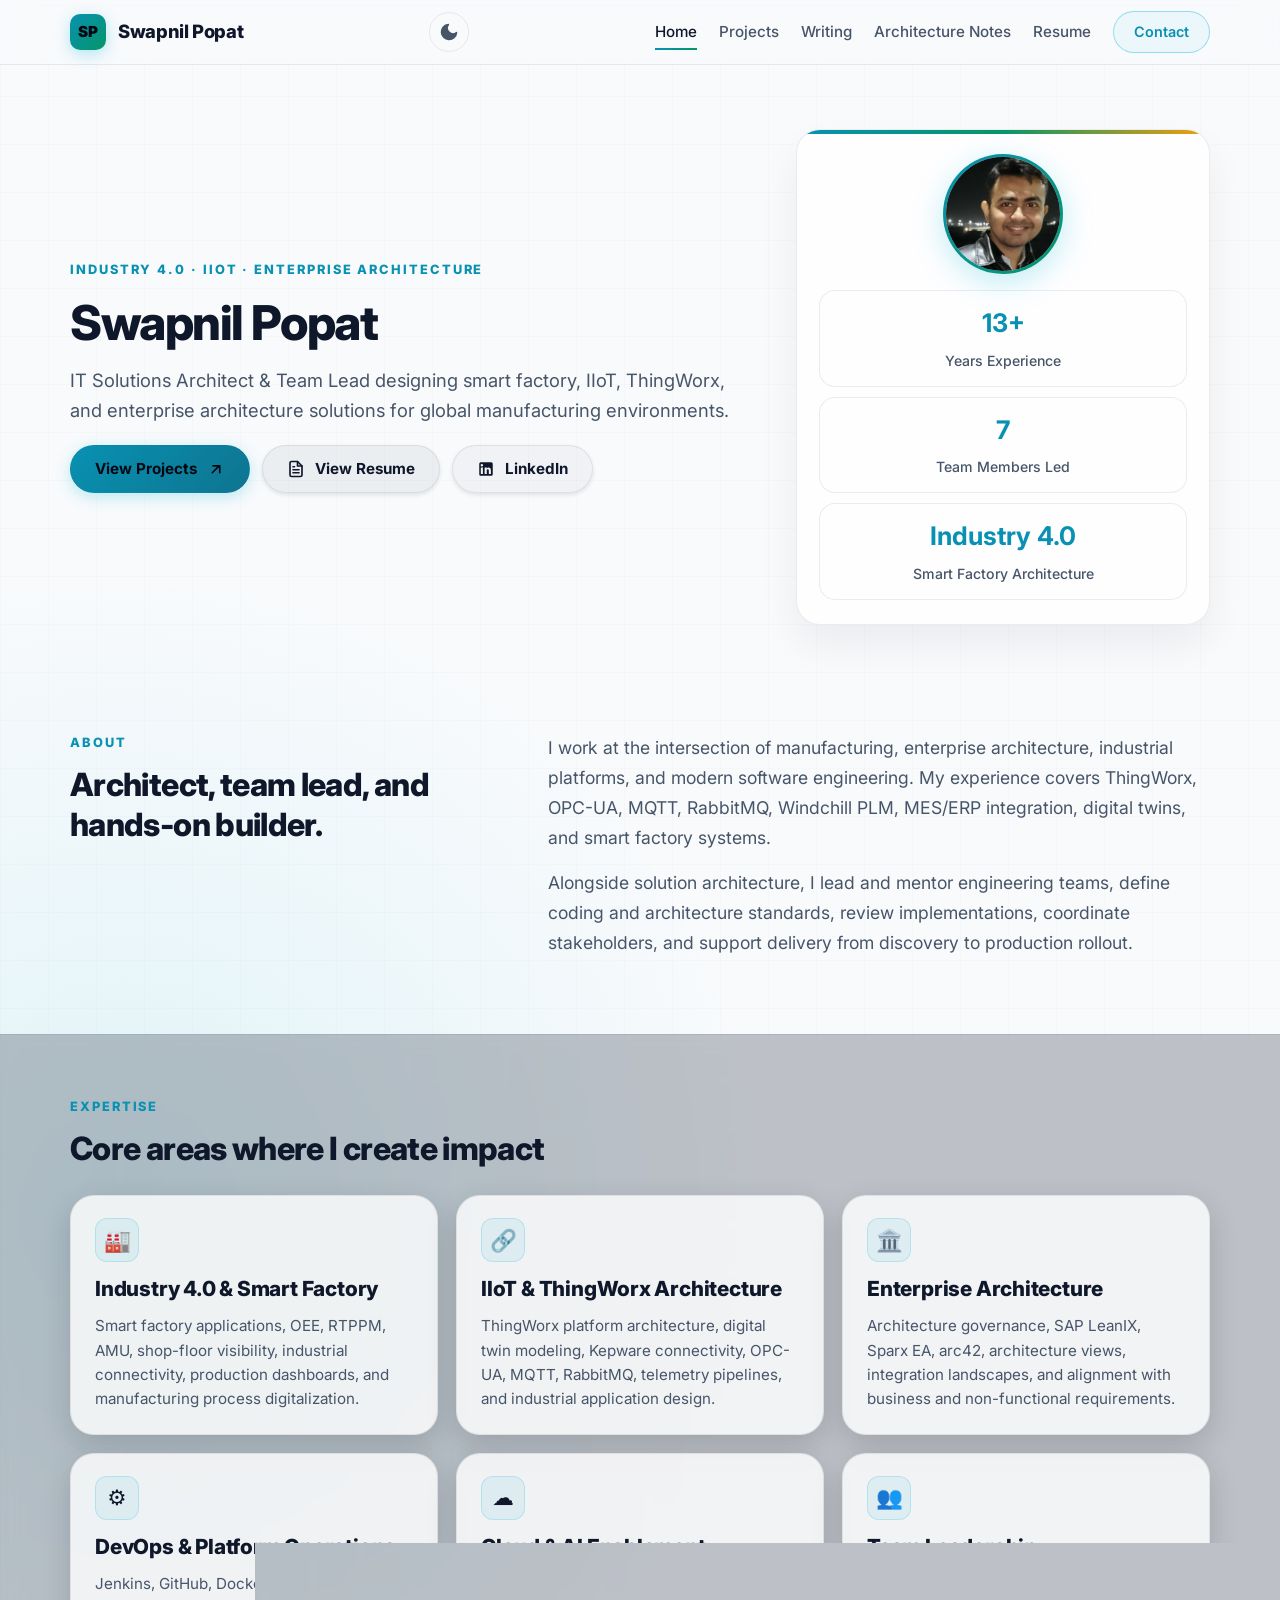
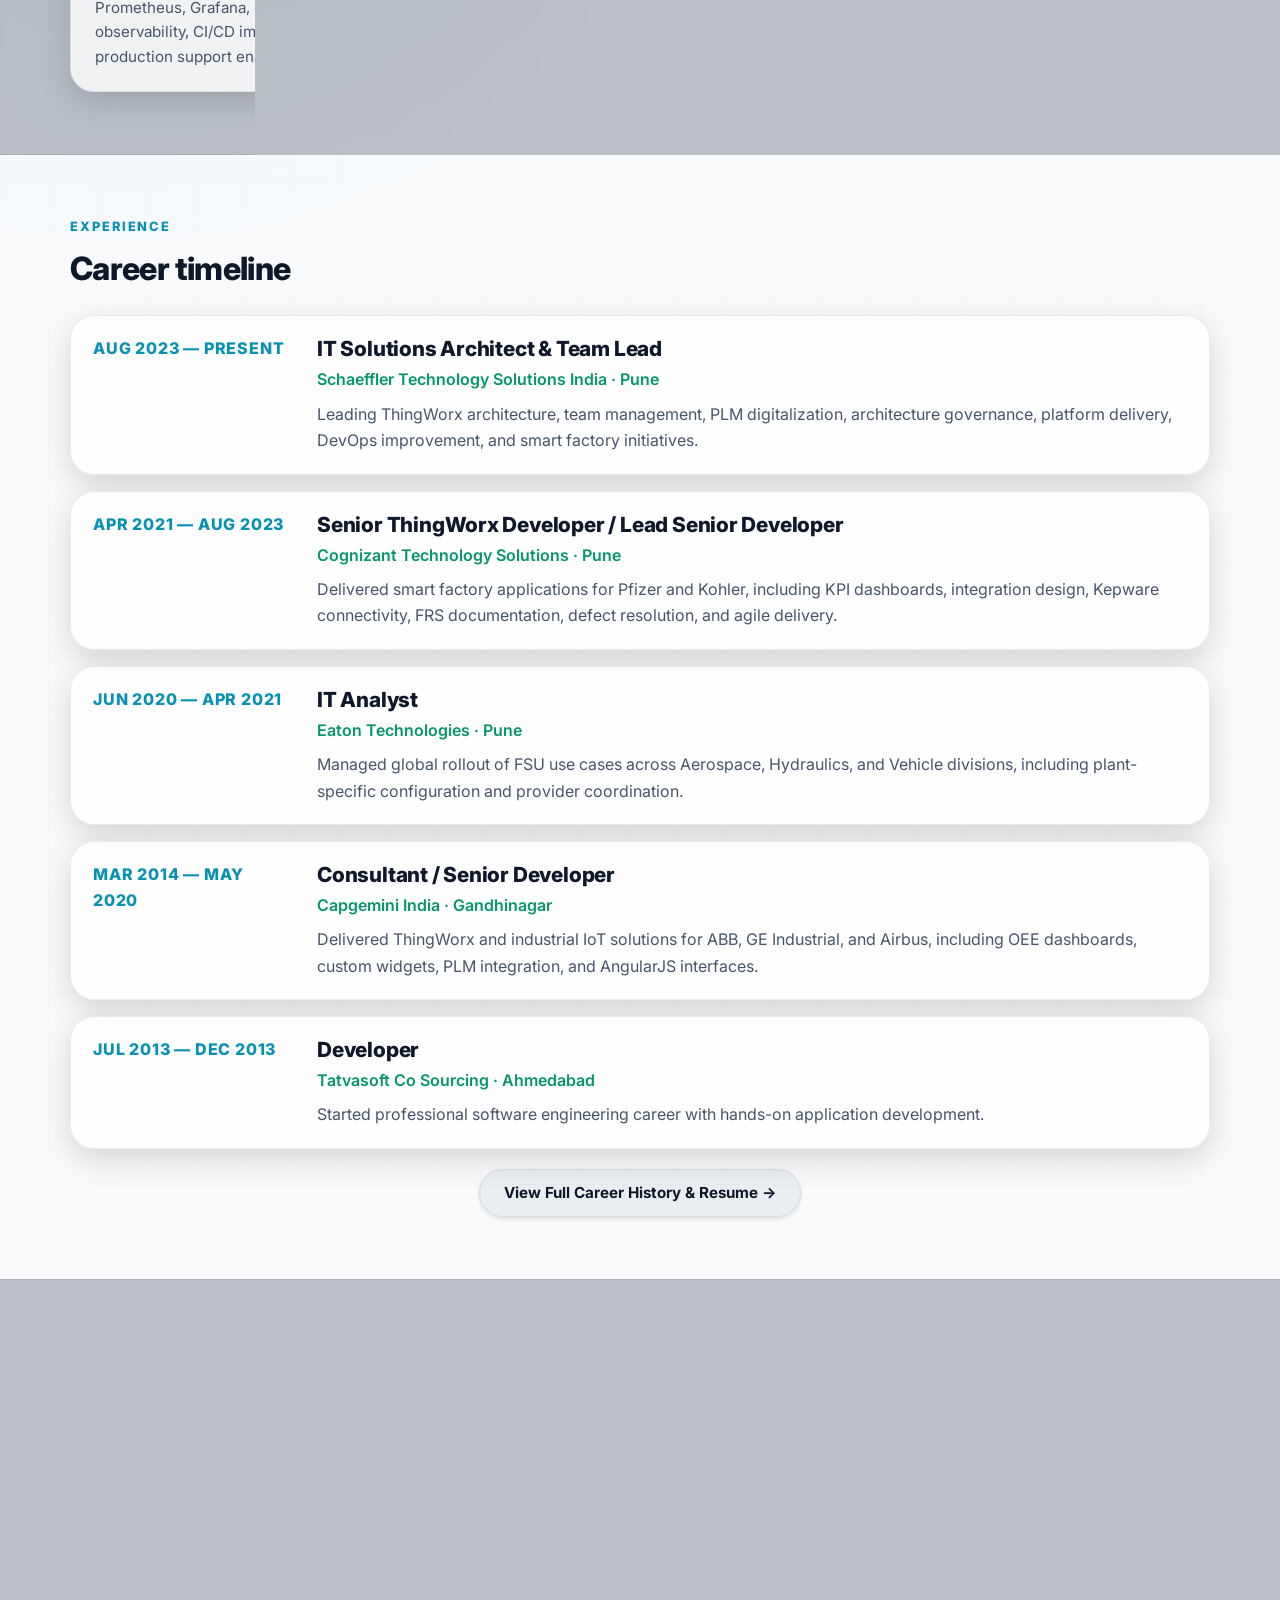
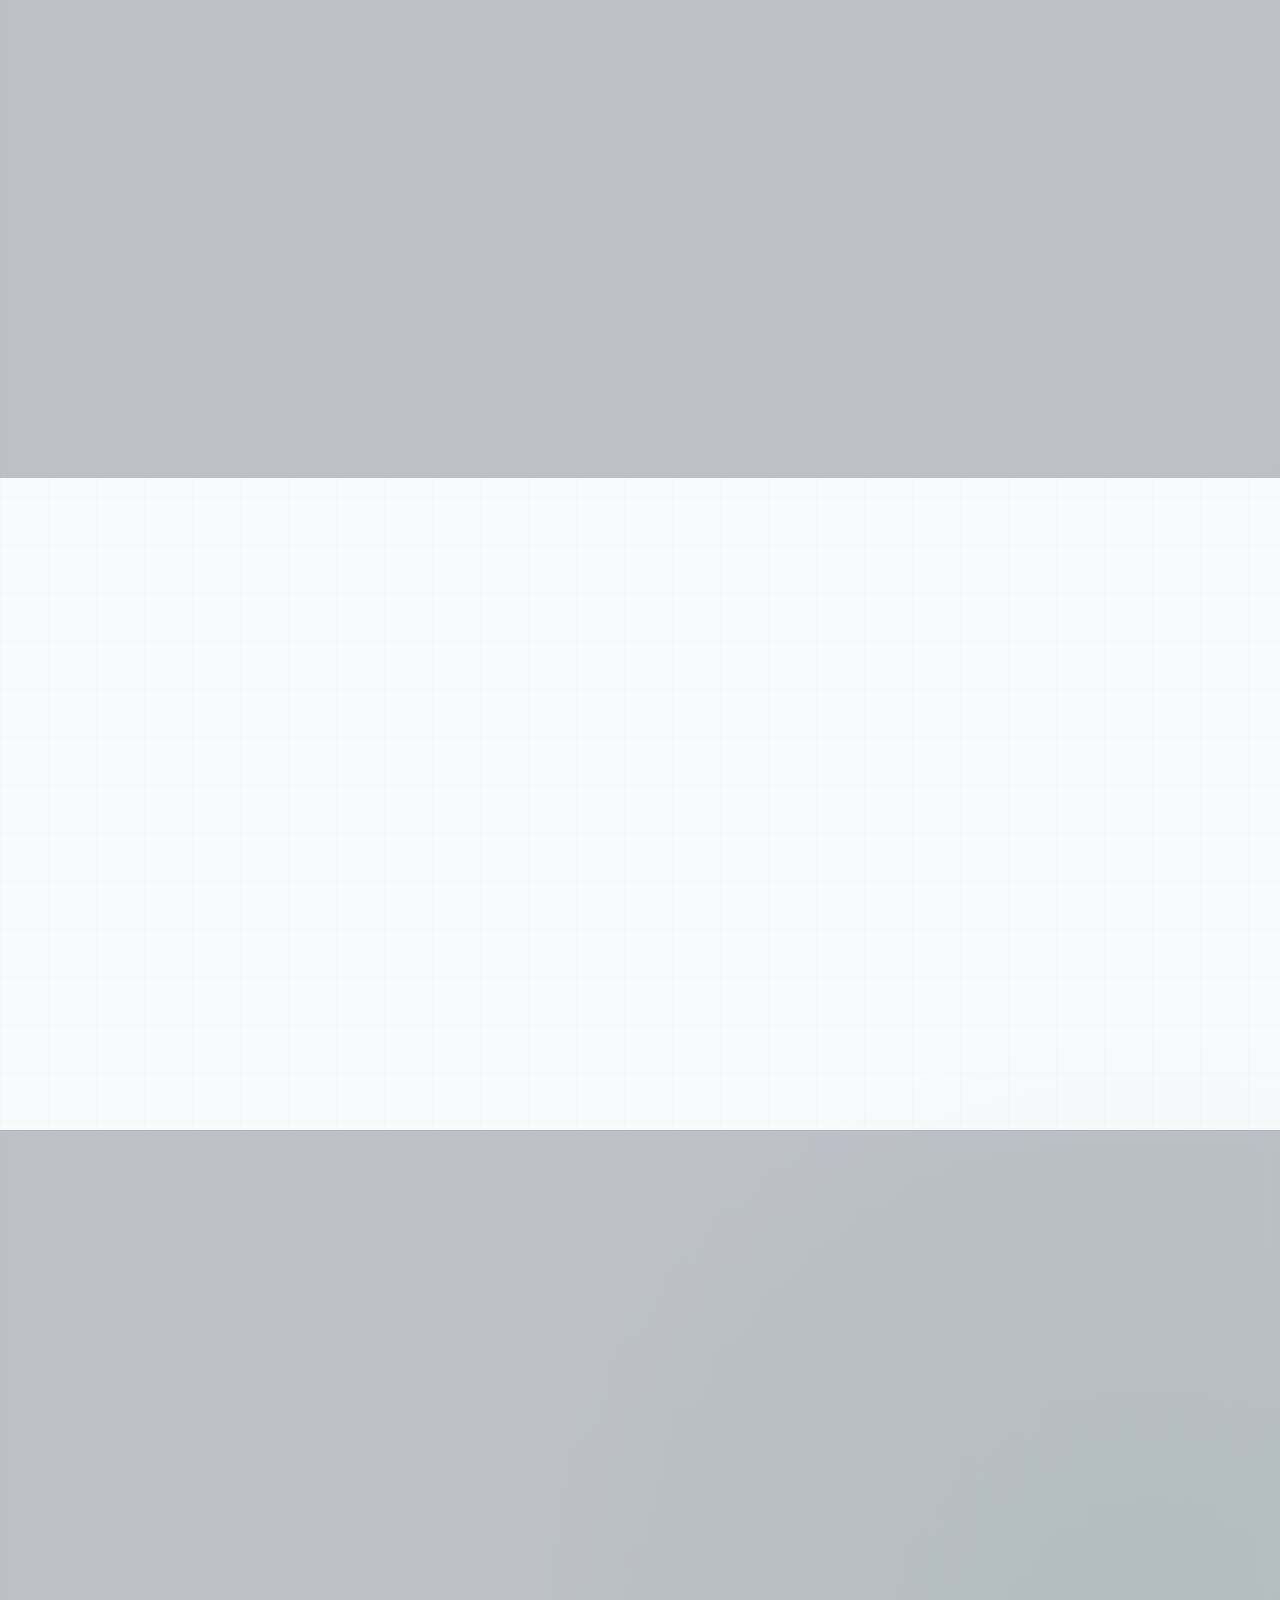
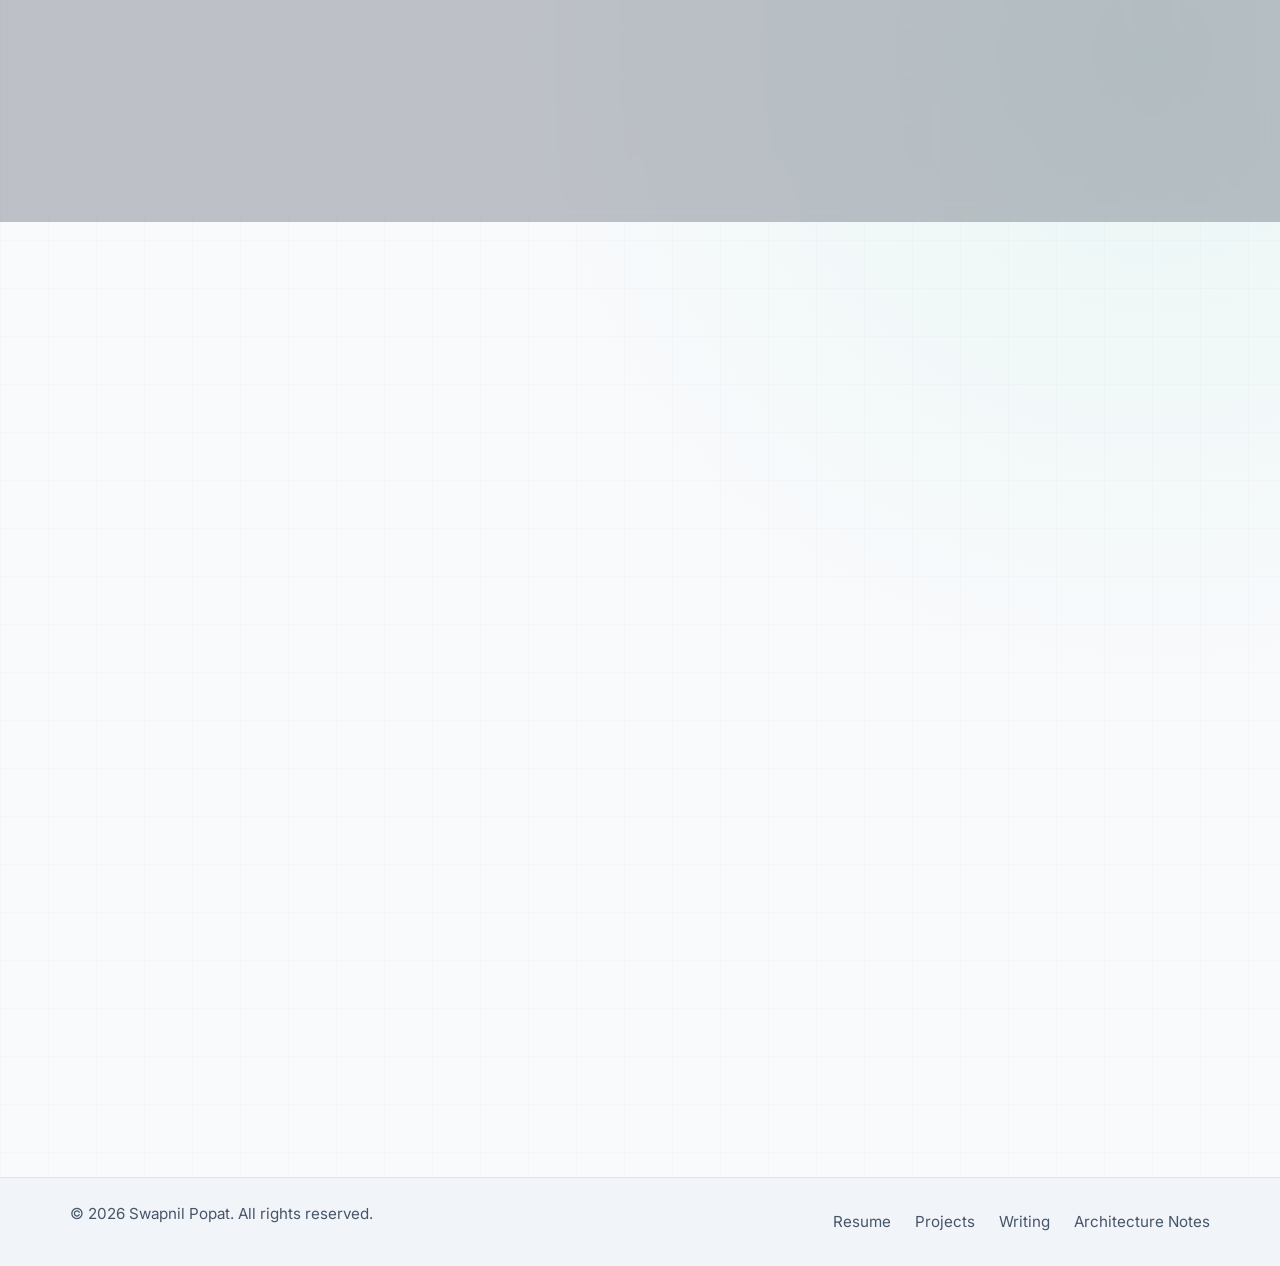
==== commit c86222a6: "feat: add portfolio pages, stylesheets, and scripts for resume, projects, writing, and architecture " ====
--- a/index.html
+++ b/index.html
@@ -8,7 +8,7 @@
 
   <meta
     name="description"
-    content="Swapnil Popat is an IT Solutions Architect and Team Lead with 12+ years of experience in Industry 4.0, IIoT, ThingWorx, Smart Factory, Enterprise Architecture, and digital transformation."
+    content="Swapnil Popat is an IT Solutions Architect and Team Lead with 13+ years of experience in Industry 4.0, IIoT, ThingWorx, Smart Factory, Enterprise Architecture, and digital transformation."
   />
 
   <meta
@@ -214,11 +214,11 @@
         <aside class="hero-card" aria-label="Professional highlights">
           <div class="card-topline"></div>
           <div class="profile-container">
-            <img src="/assets/img/profile.webp" alt="Swapnil Popat" class="profile-image" width="140" height="140" loading="eager" fetchpriority="high" />
+            <img src="/assets/img/profile.webp" alt="Swapnil Popat" class="profile-image" width="120" height="120" loading="eager" fetchpriority="high" decoding="async" />
           </div>
           <div class="metrics-container">
             <div class="metric">
-              <strong>12+</strong>
+              <strong class="dynamic-exp-years" id="hero-exp-years">13+</strong>
               <span>Years Experience</span>
             </div>
             <div class="metric">
--- a/assets/css/style.min.css
+++ b/assets/css/style.min.css
@@ -1 +1 @@
-:root{--bg:#090e17;--bg-soft:#0f172a;--bg-card:rgba(15,23,42,0.45);--bg-card-hover:rgba(30,41,59,0.35);--bg-card-strong:rgba(30,41,59,0.7);--text:#f8fafc;--muted:#94a3b8;--line:rgba(255,255,255,0.08);--primary:#06b6d4;--primary-strong:#0891b2;--accent:#10b981;--warning:#f59e0b;--shadow:0 20px 40px rgba(0,0,0,0.4);--radius-lg:24px;--radius-md:16px;--radius-sm:10px;--container:1140px;--grid-line:rgba(255,255,255,0.015);--header-bg:rgba(9,14,23,0.75);--mobile-nav-bg:rgba(9,14,23,0.98);--footer-bg:rgba(9,14,23,0.9);--heading-color:#ffffff;--md-sys-motion-easing-expressive:cubic-bezier(0.2,0,0,1);--md-sys-motion-easing-spring:cubic-bezier(0.34,1.56,0.64,1);--md-sys-shape-corner-extra-large:28px;--md-sys-shape-corner-large:20px;--md-sys-shape-corner-medium:14px;--md-sys-shape-corner-small:10px;--md-sys-shape-corner-full:9999px;--md-surface-1:rgba(255,255,255,0.03);--md-surface-2:rgba(255,255,255,0.06);--md-surface-container:rgba(15,23,42,0.55);--md-surface-container-high:rgba(30,41,59,0.7);--md-outline-variant:rgba(255,255,255,0.08);--primary-glow:rgba(6,182,212,0.35);--primary-container:rgba(6,182,212,0.12);--on-primary-container:#67e8f9;--space-section:clamp(42px,5.2vw,62px);--space-gap-lg:clamp(24px,3.5vw,36px);--space-gap-md:18px;--space-gap-sm:12px}[data-theme="light"]{--bg:#f8fafc;--bg-soft:#f1f5f9;--bg-card:rgba(255,255,255,0.8);--bg-card-hover:rgba(15,23,42,0.04);--bg-card-strong:rgba(241,245,249,0.9);--text:#0f172a;--muted:#475569;--line:rgba(15,23,42,0.08);--primary:#0891b2;--primary-strong:#0e7490;--accent:#059669;--shadow:0 20px 40px rgba(15,23,42,0.06);--grid-line:rgba(15,23,42,0.015);--header-bg:rgba(248,250,252,0.85);--mobile-nav-bg:rgba(248,250,252,0.98);--footer-bg:rgba(241,245,249,0.9);--heading-color:#0f172a;--md-surface-1:rgba(15,23,42,0.02);--md-surface-2:rgba(15,23,42,0.05);--md-surface-container:rgba(255,255,255,0.9);--md-surface-container-high:rgba(248,250,252,0.95);--md-outline-variant:rgba(15,23,42,0.08);--primary-glow:rgba(8,145,178,0.25);--primary-container:rgba(8,145,178,0.1);--on-primary-container:#0e7490}*{box-sizing:border-box;margin:0;padding:0}html{scroll-behavior:smooth}body{font-family:'Inter',ui-sans-serif,system-ui,-apple-system,BlinkMacSystemFont,"Segoe UI",sans-serif;background-color:var(--bg);background-image:radial-gradient(circle at 10% 20%,rgba(6,182,212,0.1) 0%,transparent 40rem),radial-gradient(circle at 90% 80%,rgba(16,185,129,0.06) 0%,transparent 40rem),linear-gradient(to right,var(--grid-line) 1px,transparent 1px),linear-gradient(to bottom,var(--grid-line) 1px,transparent 1px);background-size:100% 100%,100% 100%,48px 48px,48px 48px;color:var(--text);line-height:1.6;-webkit-font-smoothing:antialiased;position:relative;overflow-x:hidden;transition:background-color 0.3s ease,color 0.3s ease,border-color 0.3s ease}a{color:inherit;text-decoration:none;transition:all 0.2s ease}:focus-visible{outline:2px solid var(--primary);outline-offset:3px;border-radius:4px}img{max-width:100%;height:auto}.container{width:min(100% - 40px,var(--container));margin-inline:auto}.section{padding:var(--space-section) 0}.section-alt{background:rgba(15,23,42,0.25);border-top:1px solid var(--line);border-bottom:1px solid var(--line);backdrop-filter:blur(8px)}.section-kicker,.section-heading-row .section-kicker,.eyebrow{margin-bottom:12px;color:var(--primary);text-transform:uppercase;letter-spacing:0.15em;font-size:0.8rem;font-weight:800;display:block}h1,h2,h3,h4{font-weight:800;line-height:1.25;color:var(--heading-color)}h1{font-size:clamp(2rem,4vw,3rem);letter-spacing:-0.03em}h2{font-size:clamp(1.45rem,2.5vw,2.15rem);letter-spacing:-0.02em;margin-bottom:0.85rem}h3{font-size:clamp(1.15rem,1.8vw,1.3rem);letter-spacing:-0.01em}p{margin-bottom:1rem}p:last-child{margin-bottom:0}.muted{color:var(--muted)}.skip-link{position:absolute;top:-60px;left:1rem;z-index:9999;background:var(--primary);color:#000000;padding:0.75rem 1.5rem;border-radius:999px;font-weight:700;transition:top 0.2s ease}.skip-link:focus{top:1rem}.site-header{position:sticky;top:0;z-index:100;background:var(--header-bg);backdrop-filter:blur(16px);-webkit-backdrop-filter:blur(16px);border-bottom:1px solid var(--line);transition:background 0.3s ease,border-color 0.3s ease}.nav-container{display:flex;align-items:center;justify-content:space-between;min-height:64px}.logo{display:inline-flex;align-items:center;gap:12px;font-weight:800;font-size:1.15rem;letter-spacing:-0.02em;color:var(--text)}.logo-mark{width:36px;height:36px;display:grid;place-items:center;border-radius:10px;color:#030712;font-weight:900;font-size:0.95rem;background:linear-gradient(135deg,var(--primary),var(--accent));box-shadow:0 4px 15px rgba(6,182,212,0.3)}.logo-text{font-weight:800}.main-nav{display:flex;align-items:center;gap:22px}.nav-link{color:var(--muted);font-size:0.95rem;font-weight:500;position:relative;padding:6px 0}.nav-link:hover,.nav-link.active{color:var(--heading-color)}.nav-link::after{content:'';position:absolute;bottom:0;left:0;width:0;height:2px;background:linear-gradient(90deg,var(--primary),var(--accent));transition:width 0.3s ease}.nav-link:hover::after,.nav-link.active::after{width:100%}.nav-cta{padding:0.5rem 1.25rem;border:1px solid rgba(6,182,212,0.4);border-radius:999px;background:rgba(6,182,212,0.05);color:var(--primary) !important;font-weight:600;font-size:0.9rem}.nav-cta:hover{background:var(--primary);color:#030712 !important;box-shadow:0 4px 15px rgba(6,182,212,0.25);transform:translateY(-1px)}.theme-toggle-btn{background:none;border:1px solid var(--line);cursor:pointer;padding:8px;border-radius:50%;width:40px;height:40px;display:inline-flex;align-items:center;justify-content:center;color:var(--muted);transition:all 0.3s ease}.theme-toggle-btn:hover{color:var(--primary);border-color:rgba(6,182,212,0.4);background:rgba(255,255,255,0.05);transform:rotate(15deg)}[data-theme="light"] .theme-toggle-btn:hover{background:rgba(0,0,0,0.04)}.theme-toggle-btn svg{width:20px;height:20px;fill:currentColor}.nav-actions{display:flex;align-items:center;gap:12px}.mobile-nav-toggle{display:none;background:none;border:none;cursor:pointer;padding:8px;z-index:110}.mobile-nav-toggle .bar{display:block;width:24px;height:2px;margin:5px auto;background-color:var(--text);transition:all 0.3s ease-in-out}.btn{display:inline-flex;align-items:center;justify-content:center;gap:10px;min-height:48px;padding:0 24px;border-radius:var(--md-sys-shape-corner-full,999px);font-weight:700;font-size:0.95rem;cursor:pointer;border:1px solid transparent;text-decoration:none;position:relative;overflow:hidden;transition:all 0.3s var(--md-sys-motion-easing-spring,cubic-bezier(0.34,1.56,0.64,1));box-shadow:0 2px 4px rgba(0,0,0,0.1)}.btn svg{width:18px;height:18px;flex-shrink:0;transition:transform 0.3s var(--md-sys-motion-easing-spring,cubic-bezier(0.34,1.56,0.64,1))}.btn:hover svg.btn-icon-trailing{transform:translate(2px,-2px)}.btn:hover svg.btn-icon-leading{transform:scale(1.15)}.btn:hover{transform:translateY(-3px);box-shadow:0 8px 24px rgba(0,0,0,0.25)}.btn:active{transform:translateY(-1px) scale(0.98)}.btn-primary{background:linear-gradient(135deg,var(--primary),var(--primary-strong));color:#030712;box-shadow:0 4px 15px rgba(6,182,212,0.25)}.btn-primary:hover{box-shadow:0 8px 25px rgba(6,182,212,0.45)}.btn-secondary{background:rgba(255,255,255,0.05);border-color:var(--line);color:var(--text)}.btn-secondary:hover{background:rgba(255,255,255,0.1);border-color:rgba(255,255,255,0.2)}[data-theme="light"] .btn-secondary{background:rgba(15,23,42,0.05)}[data-theme="light"] .btn-secondary:hover{background:rgba(15,23,42,0.08)}.btn-ghost{border-color:var(--line);background:rgba(255,255,255,0.03);color:var(--text)}.btn-ghost:hover{background:rgba(255,255,255,0.08);border-color:rgba(6,182,212,0.35);color:var(--heading-color)}[data-theme="light"] .btn-ghost{background:rgba(15,23,42,0.03);border-color:var(--line)}[data-theme="light"] .btn-ghost:hover{background:rgba(15,23,42,0.07)}.hero{padding:clamp(42px,5.2vw,64px) 0 clamp(32px,3.8vw,46px)}.hero-grid{display:grid;grid-template-columns:1.25fr 0.75fr;gap:var(--space-gap-lg);align-items:center}.hero-subtitle{font-size:clamp(1.02rem,1.8vw,1.15rem);color:var(--muted);margin:12px 0 20px;max-width:680px;line-height:1.65}.hero-actions{display:flex;flex-wrap:wrap;gap:12px}.hero-card{position:relative;padding:24px 22px;border:1px solid var(--line);border-radius:var(--radius-lg);background:var(--bg-card);backdrop-filter:blur(12px);-webkit-backdrop-filter:blur(12px);box-shadow:var(--shadow);text-align:center;overflow:hidden}.card-topline{position:absolute;top:0;left:0;width:100%;height:4px;background:linear-gradient(90deg,var(--primary),var(--accent),var(--warning))}.profile-container{display:flex;justify-content:center;margin-bottom:16px}.profile-image{width:120px;height:120px;border-radius:50%;object-fit:cover;border:3px solid transparent;background-image:linear-gradient(var(--bg-soft),var(--bg-soft)),linear-gradient(135deg,var(--primary),var(--accent));background-origin:border-box;background-clip:padding-box,border-box;box-shadow:0 8px 30px rgba(6,182,212,0.25)}.metrics-container{display:grid;gap:10px}.metric{padding:12px 14px;border-radius:var(--radius-md);background:rgba(255,255,255,0.02);border:1px solid var(--line);transition:all 0.3s ease}.metric:hover{background:rgba(255,255,255,0.04);border-color:rgba(6,182,212,0.25)}.metric strong{display:block;font-size:1.6rem;color:var(--primary);margin-bottom:4px}.metric span{font-size:0.88rem;color:var(--muted);font-weight:500}.two-column{display:grid;grid-template-columns:0.8fr 1.2fr;gap:var(--space-gap-lg);align-items:start}.content-block{font-size:1.1rem;color:var(--muted)}.content-block p{margin-bottom:0.95rem;line-height:1.7}.section-heading{margin-bottom:26px;max-width:700px}.section-heading h2{margin-top:6px}.section-heading-row{display:flex;justify-content:space-between;align-items:flex-end;margin-bottom:26px;gap:18px}.section-heading-row .section-heading{margin-bottom:0}.text-link{color:var(--primary);font-weight:700;display:inline-flex;align-items:center;gap:8px}.text-link:hover{color:var(--primary-strong);transform:translateX(4px)}.cards-grid{display:grid;grid-template-columns:repeat(3,1fr);gap:18px}.card,.info-card,.project-card,.writing-card,.contact-card,.timeline-item{border:1px solid var(--line);background:var(--bg-card);border-radius:var(--radius-lg);padding:22px 24px;box-shadow:0 10px 30px rgba(0,0,0,0.15);transition:all 0.3s cubic-bezier(0.4,0,0.2,1);position:relative;overflow:hidden}.card:hover,.info-card:hover,.project-card:hover,.writing-card:hover{transform:translateY(-6px);border-color:rgba(6,182,212,0.3);box-shadow:0 15px 35px rgba(6,182,212,0.08);background:var(--bg-card-hover)}.icon-box{width:44px;height:44px;display:grid;place-items:center;border-radius:12px;background:rgba(6,182,212,0.08);border:1px solid rgba(6,182,212,0.2);font-size:1.35rem;margin-bottom:14px;transition:all 0.3s ease}.info-card:hover .icon-box{background:rgba(6,182,212,0.15);border-color:var(--primary);box-shadow:0 0 15px rgba(6,182,212,0.2)}.info-card h3{margin-bottom:12px}.info-card p{color:var(--muted);font-size:0.95rem;line-height:1.6}.timeline{display:flex;flex-direction:column;gap:16px}.timeline-item{display:grid;grid-template-columns:200px 1fr;gap:24px;padding:20px 22px;background:var(--bg-card)}.timeline-item:hover{border-color:rgba(6,182,212,0.3);transform:translateY(-3px);box-shadow:0 12px 30px rgba(0,0,0,0.2);background:var(--bg-card-hover)}.timeline-date{color:var(--primary);font-weight:800;font-size:1rem;letter-spacing:0.05em;text-transform:uppercase}.timeline-content h3{margin-bottom:4px}.timeline-content .muted{font-weight:600;color:var(--accent);margin-bottom:8px}.timeline-content p{font-size:1rem;line-height:1.65;color:var(--muted)}.project-grid{display:grid;grid-template-columns:repeat(2,1fr);gap:18px}.project-card{display:flex;flex-direction:column;justify-content:space-between;min-height:220px}.project-card.featured{background:linear-gradient(135deg,rgba(6,182,212,0.1) 0%,rgba(16,185,129,0.05) 100%),var(--bg-card);border-color:rgba(6,182,212,0.2)}.project-card.featured:hover{border-color:rgba(6,182,212,0.4)}.project-card h3{margin:10px 0 10px}.project-card p:not(.tag){color:var(--muted);font-size:0.98rem;line-height:1.6;margin-bottom:14px}.tag{color:var(--accent);font-size:0.75rem;font-weight:800;text-transform:uppercase;letter-spacing:0.12em;display:block}.tech-stack{display:flex;flex-wrap:wrap;gap:8px;margin-top:auto}.tech-stack span,.skill-cloud span,.pill-list span{display:inline-flex;align-items:center;padding:6px 12px;border:1px solid var(--line);border-radius:999px;background:rgba(255,255,255,0.04);color:var(--text);font-size:0.8rem;font-weight:600;transition:all 0.2s ease}.tech-stack span:hover,.skill-cloud span:hover,.pill-list span:hover{background:rgba(6,182,212,0.1);border-color:rgba(6,182,212,0.3);color:var(--heading-color)}.pill-list{display:flex;flex-wrap:wrap;gap:12px}.writing-card{display:grid;grid-template-columns:1.2fr 0.8fr;align-items:center;gap:24px}.writing-card p{font-size:1.1rem;line-height:1.7}.contact-section{padding-bottom:var(--space-section)}.contact-card{padding:clamp(24px,3.2vw,36px);display:grid;grid-template-columns:0.95fr 1.05fr;gap:clamp(24px,3.2vw,36px);align-items:start;border-radius:var(--md-sys-shape-corner-extra-large);background:radial-gradient(circle at 10% 10%,rgba(6,182,212,0.12) 0%,transparent 60%),var(--bg-card-strong);border:1px solid var(--line);box-shadow:var(--shadow);position:relative;overflow:hidden}.contact-intro{display:flex;flex-direction:column;gap:10px}.contact-card h2{font-size:clamp(1.6rem,2.8vw,2.15rem);font-weight:800;letter-spacing:-0.02em;line-height:1.2}.contact-card p{color:var(--muted);font-size:1.05rem;line-height:1.65}.contact-status-chip{display:inline-flex;align-items:center;gap:10px;padding:8px 16px;background:var(--primary-container);border:1px solid rgba(6,182,212,0.25);border-radius:var(--md-sys-shape-corner-full);color:var(--on-primary-container);font-size:0.85rem;font-weight:600;width:fit-content;margin-top:6px}.contact-status-dot{width:8px;height:8px;border-radius:50%;background:var(--accent);box-shadow:0 0 8px var(--accent);animation:pulse-dot 2s infinite}@keyframes pulse-dot{0%,100%{transform:scale(1);opacity:1}50%{transform:scale(1.35);opacity:0.65}}.contact-grid{display:grid;grid-template-columns:repeat(2,1fr);gap:10px}.contact-btn{display:flex;align-items:center;gap:12px;padding:12px 14px;border-radius:var(--md-sys-shape-corner-large);background:var(--md-surface-1);border:1px solid var(--md-outline-variant);backdrop-filter:blur(12px);-webkit-backdrop-filter:blur(12px);color:var(--text);text-decoration:none;position:relative;overflow:hidden;transition:transform 0.3s var(--md-sys-motion-easing-spring),box-shadow 0.3s var(--md-sys-motion-easing-expressive),background 0.3s ease,border-color 0.3s ease;box-shadow:0 2px 8px rgba(0,0,0,0.04)}.contact-btn--featured{grid-column:1 / -1}.contact-btn::before{content:'';position:absolute;inset:0;background:linear-gradient(135deg,rgba(255,255,255,0.06),transparent);opacity:0;transition:opacity 0.3s ease}.contact-btn:hover{transform:translateY(-3px);background:var(--bg-card-hover);border-color:rgba(6,182,212,0.35);box-shadow:0 10px 24px rgba(0,0,0,0.2),0 0 0 1px rgba(6,182,212,0.15)}.contact-btn:hover::before{opacity:1}.contact-btn:active{transform:translateY(-1px) scale(0.99)}.contact-btn-icon{width:44px;height:44px;min-width:44px;min-height:44px;max-width:44px;max-height:44px;border-radius:var(--md-sys-shape-corner-medium);display:flex;align-items:center;justify-content:center;background:var(--md-surface-2);border:1px solid var(--md-outline-variant);color:var(--primary);flex-shrink:0;overflow:hidden;transition:transform 0.35s var(--md-sys-motion-easing-spring),background 0.3s ease,color 0.3s ease,border-color 0.3s ease}.contact-btn-icon svg,svg.contact-svg{width:22px !important;height:22px !important;min-width:22px !important;min-height:22px !important;max-width:22px !important;max-height:22px !important;display:block !important;flex-shrink:0 !important}.contact-btn:hover .contact-btn-icon{transform:scale(1.08)}.contact-btn--email:hover .contact-btn-icon{background:rgba(234,67,53,0.12);color:#ea4335;border-color:rgba(234,67,53,0.3)}.contact-btn--linkedin:hover .contact-btn-icon{background:rgba(10,102,194,0.12);color:#0a66c2;border-color:rgba(10,102,194,0.3)}.contact-btn--x:hover .contact-btn-icon{background:rgba(255,255,255,0.12);color:var(--heading-color);border-color:rgba(255,255,255,0.3)}[data-theme="light"] .contact-btn--x:hover .contact-btn-icon{background:rgba(0,0,0,0.08);color:#000000;border-color:rgba(0,0,0,0.2)}.contact-btn--instagram:hover .contact-btn-icon{background:linear-gradient(135deg,rgba(225,48,108,0.15),rgba(131,58,180,0.15));color:#e1306c;border-color:rgba(225,48,108,0.35)}.contact-btn--facebook:hover .contact-btn-icon{background:rgba(24,119,242,0.12);color:#1877f2;border-color:rgba(24,119,242,0.3)}.contact-btn--website:hover .contact-btn-icon{background:rgba(6,182,212,0.15);color:var(--primary);border-color:rgba(6,182,212,0.35)}.contact-btn--blog:hover .contact-btn-icon{background:rgba(16,185,129,0.15);color:var(--accent);border-color:rgba(16,185,129,0.35)}.contact-btn-content{display:flex;flex-direction:column;flex-grow:1;min-width:0;gap:2px}.contact-btn-title{font-weight:700;font-size:0.95rem;color:var(--heading-color);line-height:1.2}.contact-btn-detail{font-size:0.78rem;color:var(--muted);line-height:1.3;white-space:nowrap;overflow:hidden;text-overflow:ellipsis;transition:color 0.2s ease}.contact-btn:hover .contact-btn-detail{color:var(--text)}.contact-btn-arrow{width:28px;height:28px;min-width:28px;min-height:28px;max-width:28px;max-height:28px;border-radius:50%;display:flex;align-items:center;justify-content:center;color:var(--muted);opacity:0.5;flex-shrink:0;overflow:hidden;transition:transform 0.3s var(--md-sys-motion-easing-spring),color 0.2s ease,opacity 0.2s ease,background 0.2s ease}.contact-btn-arrow svg,svg.arrow-svg{width:16px !important;height:16px !important;min-width:16px !important;min-height:16px !important;max-width:16px !important;max-height:16px !important;display:block !important;flex-shrink:0 !important}.contact-btn:hover .contact-btn-arrow{transform:translate(2px,-2px);opacity:1;color:var(--primary);background:rgba(6,182,212,0.08)}.contact-links{display:grid;gap:16px}.contact-links a{padding:16px 20px;border:1px solid var(--line);border-radius:var(--radius-md);background:rgba(255,255,255,0.02);color:var(--text);font-weight:600;font-size:1rem;display:flex;align-items:center;justify-content:space-between;transition:all 0.3s ease;overflow-wrap:anywhere}.contact-links a::after{content:'→';transition:transform 0.2s ease;color:var(--primary);font-weight:800}.contact-links a:hover{background:rgba(6,182,212,0.08);border-color:rgba(6,182,212,0.3);transform:translateX(6px)}.contact-links a:hover::after{transform:translateX(4px)}.site-footer{border-top:1px solid var(--line);padding:24px 0;background:var(--footer-bg);color:var(--muted);font-size:0.95rem;transition:background-color 0.3s ease,border-color 0.3s ease,color 0.3s ease}.footer-container{display:flex;justify-content:space-between;align-items:center}.footer-links{display:flex;gap:24px}.footer-links a:hover{color:var(--text)}.page-shell{width:min(100% - 40px,var(--container));margin-inline:auto;padding:clamp(32px,4vw,48px) 0 clamp(36px,4.5vw,56px)}.page-hero{margin-bottom:24px;max-width:800px}.page-hero h1{font-size:clamp(1.85rem,3.2vw,2.4rem);letter-spacing:-0.025em;margin:8px 0 14px}.page-hero p{font-size:clamp(0.98rem,1.6vw,1.08rem);color:var(--muted);line-height:1.65}.card h2{font-size:1.22rem;margin:6px 0 8px;line-height:1.35}.card ul{list-style:none;margin-top:12px;display:grid;gap:6px}.card li{position:relative;padding-left:24px;font-size:0.95rem;color:var(--muted)}.card li::before{content:'→';position:absolute;left:0;color:var(--primary);font-weight:800;transition:transform 0.2s ease}.card:hover li::before{transform:translateX(2px)}.resume-section{margin-bottom:24px;border-bottom:1px solid var(--line);padding-bottom:20px}.resume-section:last-of-type{border-bottom:none;padding-bottom:0}.resume-section h2{font-size:1.45rem;margin-bottom:12px;color:var(--primary);letter-spacing:-0.02em;display:flex;align-items:center;gap:10px}.resume-lead-text{font-size:0.96rem;line-height:1.6;color:var(--text);margin-bottom:0.75rem}.resume-hero{margin-bottom:20px;padding-bottom:16px;border-bottom:1px solid var(--line)}.resume-hero h1{margin:6px 0 10px;font-size:clamp(1.95rem,3.8vw,2.75rem);letter-spacing:-0.025em}.resume-hero-subtitle{font-size:clamp(0.98rem,1.6vw,1.08rem);color:var(--muted);line-height:1.6;margin-bottom:12px}.resume-contact-bar{display:flex;flex-wrap:wrap;gap:8px 16px;margin-bottom:16px;padding:10px 14px;border-radius:var(--radius-md);background:var(--bg-card);border:1px solid var(--line);font-size:0.92rem}.resume-contact-item{display:inline-flex;align-items:center;gap:8px;color:var(--text);transition:color 0.2s ease}.resume-contact-item svg{width:16px;height:16px;color:var(--primary);flex-shrink:0}a.resume-contact-item:hover{color:var(--primary)}.resume-actions{display:flex;flex-wrap:wrap;gap:10px}.resume-achievements-grid{display:grid;grid-template-columns:repeat(2,1fr);gap:10px}.resume-achievement-item{display:flex;align-items:flex-start;gap:10px;padding:10px 14px;border-radius:var(--radius-md);background:var(--bg-card);border:1px solid var(--line);transition:all 0.25s ease}.resume-achievement-item:hover{border-color:rgba(6,182,212,0.3);transform:translateY(-2px);background:var(--bg-card-hover)}.resume-achievement-icon{width:32px;height:32px;border-radius:8px;background:var(--primary-container);color:var(--primary);display:flex;align-items:center;justify-content:center;font-size:1rem;flex-shrink:0;margin-top:2px}.resume-achievement-text{font-size:0.94rem;line-height:1.6;color:var(--text)}.resume-achievement-text strong{color:var(--heading-color);font-weight:700}.resume-role-card{border:1px solid var(--line);background:var(--bg-card);border-radius:var(--radius-lg);padding:18px 20px;margin-bottom:14px;transition:all 0.3s cubic-bezier(0.4,0,0.2,1);position:relative;overflow:hidden}.resume-role-card:last-child{margin-bottom:0}.resume-role-card:hover{border-color:rgba(6,182,212,0.35);box-shadow:0 10px 30px rgba(0,0,0,0.2);background:var(--bg-card-hover)}.resume-role-header{display:flex;justify-content:space-between;align-items:flex-start;gap:12px;margin-bottom:6px;flex-wrap:wrap}.resume-role-title{font-size:1.35rem;font-weight:800;color:var(--heading-color);line-height:1.3}.resume-role-company{font-size:1.05rem;font-weight:600;color:var(--primary);margin-top:2px}.resume-role-meta{display:flex;align-items:center;gap:10px;flex-wrap:wrap}.resume-date-badge{display:inline-flex;align-items:center;padding:4px 12px;border-radius:999px;background:var(--primary-container);color:var(--on-primary-container);font-size:0.82rem;font-weight:700;letter-spacing:0.02em}.resume-client-badge{display:inline-flex;align-items:center;padding:4px 12px;border-radius:999px;background:rgba(16,185,129,0.12);border:1px solid rgba(16,185,129,0.25);color:#34d399;font-size:0.82rem;font-weight:600}.resume-location-badge{color:var(--muted);font-size:0.88rem;font-weight:500}.resume-sub-heading{font-size:0.92rem;font-weight:700;text-transform:uppercase;letter-spacing:0.06em;color:var(--heading-color);margin:10px 0 4px;padding-bottom:3px;border-bottom:1px dashed var(--line)}.resume-bullet-list{list-style:none;display:grid;gap:5px;margin:6px 0 8px}.resume-bullet-list li{position:relative;padding-left:18px;font-size:0.91rem;color:var(--text);line-height:1.5}.resume-bullet-list li::before{content:'▸';position:absolute;left:0;top:0;color:var(--primary);font-weight:900;font-size:1rem}.resume-bullet-list li strong{color:var(--heading-color)}.resume-tech-tags{display:flex;flex-wrap:wrap;gap:6px;margin-top:8px;padding-top:8px;border-top:1px solid var(--line)}.resume-tech-pill{display:inline-flex;align-items:center;padding:4px 10px;border-radius:6px;background:rgba(255,255,255,0.04);border:1px solid var(--line);font-size:0.78rem;font-weight:600;color:var(--muted);transition:all 0.2s ease}[data-theme="light"] .resume-tech-pill{background:rgba(15,23,42,0.04)}.resume-tech-pill:hover{background:var(--primary-container);color:var(--primary);border-color:rgba(6,182,212,0.3)}.resume-skills-grid{display:grid;grid-template-columns:repeat(3,1fr);gap:12px}.resume-skill-card{padding:14px 16px;border-radius:var(--radius-md);background:var(--bg-card);border:1px solid var(--line);transition:all 0.25s ease}.resume-skill-card:hover{border-color:rgba(6,182,212,0.35);transform:translateY(-3px);background:var(--bg-card-hover)}.resume-skill-card-header{display:flex;align-items:center;gap:8px;margin-bottom:8px}.resume-skill-icon{font-size:1.25rem}.resume-skill-card h3{font-size:1.05rem;color:var(--heading-color);margin:0}.resume-skill-items{display:flex;flex-wrap:wrap;gap:8px}.resume-skill-tag{display:inline-flex;align-items:center;padding:5px 11px;border-radius:999px;background:rgba(255,255,255,0.04);border:1px solid var(--line);font-size:0.82rem;color:var(--text);font-weight:500;transition:all 0.2s ease}[data-theme="light"] .resume-skill-tag{background:rgba(15,23,42,0.04)}.resume-skill-tag:hover{background:var(--primary-container);color:var(--primary);border-color:rgba(6,182,212,0.3)}.resume-two-col{display:grid;grid-template-columns:1.2fr 0.8fr;gap:14px}.resume-cert-list{display:grid;gap:8px}.resume-cert-row{display:flex;align-items:center;justify-content:space-between;padding:8px 12px;border-radius:var(--radius-md);background:var(--bg-card);border:1px solid var(--line);transition:all 0.2s ease;text-decoration:none;color:var(--text)}.resume-cert-row:hover{border-color:rgba(6,182,212,0.35);background:var(--bg-card-hover);transform:translateX(4px)}.resume-cert-info{display:flex;flex-direction:column;gap:3px}.resume-cert-name{font-size:0.95rem;font-weight:700;color:var(--heading-color)}.resume-cert-issuer{font-size:0.82rem;color:var(--primary)}.resume-cert-year{font-size:0.82rem;font-weight:700;color:var(--muted);padding:3px 8px;border-radius:4px;background:rgba(255,255,255,0.05)}.resume-edu-card{padding:14px 16px;border-radius:var(--radius-md);background:var(--bg-card);border:1px solid var(--line);margin-bottom:10px}.resume-edu-title{font-size:1.15rem;font-weight:800;color:var(--heading-color)}.resume-edu-institution{font-size:1rem;font-weight:600;color:var(--primary);margin:4px 0 8px}.resume-edu-meta{font-size:0.9rem;color:var(--muted);line-height:1.6}.resume-project-item{padding:12px 14px;border-radius:var(--radius-md);background:var(--bg-card);border:1px solid var(--line);margin-bottom:10px;transition:all 0.25s ease}.resume-project-item:hover{border-color:rgba(6,182,212,0.35);transform:translateY(-2px);background:var(--bg-card-hover)}.resume-project-header{display:flex;justify-content:space-between;align-items:center;margin-bottom:8px}.resume-project-title{font-size:1.05rem;font-weight:700;color:var(--heading-color)}.resume-project-domain{font-size:0.82rem;color:var(--primary);font-family:monospace}.resume-project-desc{font-size:0.92rem;color:var(--text);line-height:1.6;margin-bottom:10px}.skill-cloud{display:flex;flex-wrap:wrap;gap:10px}a:focus-visible,button:focus-visible{outline:3px solid var(--primary);outline-offset:4px;border-radius:6px}@media (max-width:1024px){.hero-grid{grid-template-columns:1.1fr 0.9fr;gap:28px}.cards-grid{grid-template-columns:repeat(2,1fr);gap:16px}.two-column{grid-template-columns:1fr;gap:22px}.contact-card{grid-template-columns:1fr;gap:24px;padding:24px}.writing-card{grid-template-columns:1fr;gap:18px}.resume-skills-grid{grid-template-columns:repeat(2,1fr);gap:12px}.resume-two-col{grid-template-columns:1fr;gap:14px}}@media (max-width:768px){h1{font-size:clamp(1.75rem,5.5vw,2.25rem);letter-spacing:-0.025em}h2{font-size:clamp(1.3rem,4vw,1.65rem)}.page-hero{margin-bottom:18px}.page-hero h1{font-size:clamp(1.55rem,4.5vw,1.95rem)}.page-shell{padding:24px 0 36px}.section{padding:clamp(28px,4.5vw,40px) 0}.hero{padding:32px 0 24px}.hero-grid{grid-template-columns:1fr;gap:24px}.hero-card{max-width:420px;margin:0 auto}.mobile-nav-toggle{display:block}.main-nav{position:fixed;top:64px;left:-100%;width:100%;height:calc(100vh - 64px);background:var(--mobile-nav-bg);backdrop-filter:blur(20px);-webkit-backdrop-filter:blur(20px);flex-direction:column;align-items:center;justify-content:flex-start;padding-top:32px;padding-bottom:32px;gap:24px;transition:left 0.3s cubic-bezier(0.4,0,0.2,1);border-top:1px solid var(--line);z-index:99;overflow-y:auto;-webkit-overflow-scrolling:touch}.main-nav.active{left:0}.nav-link{font-size:1.2rem}.nav-cta{font-size:1.1rem;padding:10px 24px}.timeline-item{grid-template-columns:1fr;gap:16px;padding:24px}.project-grid{grid-template-columns:1fr}.footer-container{flex-direction:column;gap:20px;text-align:center}.footer-links{justify-content:center;flex-wrap:wrap}.resume-achievements-grid{grid-template-columns:1fr}.resume-skills-grid{grid-template-columns:1fr}.resume-contact-bar{flex-direction:column;gap:10px}.resume-role-card{padding:20px 18px}.mobile-nav-toggle.active .bar:nth-child(1){transform:translateY(7px) rotate(45deg)}.mobile-nav-toggle.active .bar:nth-child(2){opacity:0}.mobile-nav-toggle.active .bar:nth-child(3){transform:translateY(-7px) rotate(-45deg)}}@media (max-width:640px){.contact-grid{grid-template-columns:1fr;gap:12px}.contact-card{padding:28px 20px;border-radius:var(--radius-lg)}}@media (max-width:480px){.cards-grid{grid-template-columns:1fr}.hero-actions{flex-direction:column;width:100%}.hero-actions .btn{width:100%}.logo-text{display:none}}.error-page{display:flex;flex-direction:column;align-items:center;justify-content:center;min-height:100vh;text-align:center;padding:24px}.error-page h1{font-size:clamp(4.5rem,10vw,7rem);line-height:1;background:linear-gradient(135deg,var(--primary),var(--accent));-webkit-background-clip:text;-webkit-text-fill-color:transparent;margin-bottom:1.25rem}.error-page p{font-size:1.25rem;color:var(--muted);margin-bottom:2.5rem}section{content-visibility:auto;contain-intrinsic-size:600px}.md-filter-bar{display:flex;flex-wrap:wrap;gap:8px;margin-bottom:20px;align-items:center}.md-chip{display:inline-flex;align-items:center;gap:8px;padding:8px 18px;border-radius:var(--md-sys-shape-corner-full,999px);font-size:0.88rem;font-weight:600;background:var(--bg-card);color:var(--muted);border:1px solid var(--line);cursor:pointer;transition:all 0.25s var(--md-sys-motion-easing-spring,cubic-bezier(0.34,1.56,0.64,1));user-select:none}.md-chip:hover{background:var(--bg-card-hover);color:var(--text);border-color:rgba(6,182,212,0.35);transform:translateY(-2px)}.md-chip.active{background:var(--primary-container,rgba(6,182,212,0.15));color:var(--on-primary-container,#06b6d4);border-color:var(--primary);box-shadow:0 0 16px var(--primary-glow)}.md-chip-count{font-size:0.75rem;padding:2px 7px;border-radius:999px;background:rgba(255,255,255,0.08);color:inherit}[data-theme="light"] .md-chip-count{background:rgba(0,0,0,0.06)}.card.is-hidden{display:none !important}.md-fab{position:fixed;bottom:32px;right:32px;width:52px;height:52px;border-radius:var(--md-sys-shape-corner-large,16px);background:var(--bg-card-strong);color:var(--primary);border:1px solid var(--line);box-shadow:0 10px 30px rgba(0,0,0,0.35);backdrop-filter:blur(12px);-webkit-backdrop-filter:blur(12px);display:flex;align-items:center;justify-content:center;cursor:pointer;opacity:0;visibility:hidden;transform:translateY(16px) scale(0.9);transition:all 0.3s var(--md-sys-motion-easing-spring);z-index:90}.md-fab.visible{opacity:1;visibility:visible;transform:translateY(0) scale(1)}.md-fab:hover{background:var(--primary);color:#030712;transform:translateY(-4px) scale(1.06);box-shadow:0 14px 32px rgba(6,182,212,0.35)}.md-fab:active{transform:translateY(-1px) scale(0.96)}.copy-email-btn{display:inline-flex;align-items:center;justify-content:center;width:36px;height:36px;border-radius:50%;background:rgba(255,255,255,0.05);border:1px solid var(--line);color:var(--muted);cursor:pointer;position:relative;transition:all 0.2s ease;margin-left:8px;flex-shrink:0}[data-theme="light"] .copy-email-btn{background:rgba(0,0,0,0.04)}.copy-email-btn:hover{color:var(--primary);border-color:var(--primary);background:var(--primary-container);transform:scale(1.1)}.copy-tooltip{position:absolute;bottom:calc(100%+8px);left:50%;transform:translateX(-50%) translateY(4px);background:var(--bg-soft);color:var(--primary);font-size:0.75rem;font-weight:700;padding:4px 10px;border-radius:6px;border:1px solid var(--line);box-shadow:0 4px 14px rgba(0,0,0,0.3);white-space:nowrap;opacity:0;visibility:hidden;transition:all 0.2s var(--md-sys-motion-easing-spring);pointer-events:none;z-index:10}.copy-tooltip.show{opacity:1;visibility:visible;transform:translateX(-50%) translateY(0)}.featured-writing-grid{display:grid;grid-template-columns:repeat(auto-fit,minmax(300px,1fr));gap:16px;margin-bottom:22px}.article-preview-card{display:flex;flex-direction:column;justify-content:space-between;padding:20px 22px;border-radius:var(--radius-md);background:var(--bg-card);border:1px solid var(--line);transition:all 0.3s var(--md-sys-motion-easing-spring);text-decoration:none;position:relative;overflow:hidden}.article-preview-card::before{content:'';position:absolute;top:0;left:0;width:4px;height:100%;background:linear-gradient(180deg,var(--primary),var(--accent));opacity:0;transition:opacity 0.3s ease}.article-preview-card:hover{transform:translateY(-6px);border-color:rgba(6,182,212,0.35);box-shadow:var(--shadow);background:var(--bg-card-hover)}.article-preview-card:hover::before{opacity:1}.article-preview-card h3{font-size:1.15rem;line-height:1.4;margin:8px 0;color:var(--heading-color)}.article-preview-card p{font-size:0.92rem;color:var(--muted);line-height:1.6;flex-grow:1}.article-meta{display:flex;align-items:center;justify-content:space-between;margin-top:14px;padding-top:10px;border-top:1px solid var(--line);font-size:0.85rem;color:var(--primary);font-weight:600}.md-accordion{margin-top:14px;border-top:1px solid var(--line);padding-top:10px}.md-accordion summary{cursor:pointer;font-size:0.88rem;font-weight:600;color:var(--primary);display:flex;align-items:center;justify-content:space-between;list-style:none;user-select:none;transition:color 0.2s ease}.md-accordion summary::-webkit-details-marker{display:none}.md-accordion summary:hover{color:var(--heading-color)}.md-accordion .accordion-icon{width:16px;height:16px;transition:transform 0.3s var(--md-sys-motion-easing-spring)}.md-accordion[open] .accordion-icon{transform:rotate(180deg)}.md-accordion-content{margin-top:12px;padding:12px 14px;border-radius:var(--radius-sm);background:var(--md-surface-2);font-size:0.86rem;line-height:1.55;color:var(--text);border-left:3px solid var(--primary)}.md-accordion-content p{margin-bottom:8px}.md-accordion-content p:last-child{margin-bottom:0}.cert-groups{display:flex;flex-direction:column;gap:16px;width:100%}.cert-group{background:var(--bg-card);border:1px solid var(--line);border-radius:var(--radius-md);padding:18px 22px;transition:border-color 0.2s ease,transform 0.2s ease}.cert-group:hover{border-color:rgba(6,182,212,0.3);transform:translateY(-2px)}.cert-group-header{display:flex;align-items:center;gap:10px;margin-bottom:12px;font-size:0.92rem;font-weight:700;color:var(--heading-color)}.cert-group-badge{display:inline-flex;align-items:center;padding:2px 8px;border-radius:999px;font-size:0.72rem;font-weight:800;text-transform:uppercase;letter-spacing:0.05em;background:var(--primary-container);color:var(--on-primary-container)}.cert-badges-list{display:flex;flex-wrap:wrap;gap:8px}.cert-item{display:inline-flex;align-items:center;gap:6px;padding:6px 14px;border-radius:999px;background:var(--md-surface-2);border:1px solid var(--line);font-size:0.84rem;font-weight:500;color:var(--text);text-decoration:none;transition:all 0.2s ease}.cert-item:hover{background:var(--primary-container);color:var(--on-primary-container);border-color:var(--primary);transform:translateY(-1px)}.reveal{opacity:0;transform:translateY(20px);transition:opacity 0.5s var(--md-sys-motion-easing-expressive),transform 0.5s var(--md-sys-motion-easing-spring)}.reveal.revealed{opacity:1;transform:translateY(0)}@media (prefers-reduced-motion:reduce){.reveal{opacity:1 !important;transform:none !important;transition:none !important}}@page{size:A4 portrait;margin:8mm 10mm 10mm 10mm}@media print{*,*::before,*::after{background:transparent !important;color:#111827 !important;box-shadow:none !important;text-shadow:none !important;box-sizing:border-box !important}html,body{width:100% !important;max-width:100% !important;margin:0 !important;padding:0 !important;background:#ffffff !important;color:#111827 !important;font-size:8.8pt !important;line-height:1.35 !important;overflow:visible !important;overflow-x:visible !important}.site-header,.site-footer,.nav-actions,.hero-actions,.resume-actions,.no-print,.skip-link,.theme-toggle-btn,.mobile-nav-toggle,.contact-btn-arrow,.contact-status-chip,.md-fab,.resume-contact-copy-btn,.copy-email-btn,.copy-tooltip{display:none !important}.page-shell,.container,main{width:100% !important;max-width:100% !important;padding:0 !important;margin:0 !important;overflow:visible !important;box-sizing:border-box !important}.resume-hero,.page-hero{margin-bottom:10px !important;padding-bottom:8px !important;border-bottom:2px solid #111827 !important;width:100% !important;box-sizing:border-box !important}.resume-hero h1,.page-hero h1{font-size:18pt !important;color:#000000 !important;margin:2px 0 4px !important;letter-spacing:-0.02em}.resume-hero-subtitle{font-size:9.5pt !important;color:#374151 !important;margin-bottom:6px !important;font-weight:600}.resume-contact-bar{background:transparent !important;border:none !important;border-top:1px solid #d1d5db !important;padding:4px 0 !important;margin-bottom:10px !important;display:flex !important;flex-wrap:wrap !important;gap:3px 14px !important;font-size:8pt !important;width:100% !important;box-sizing:border-box !important}.resume-contact-item{color:#111827 !important}.resume-contact-item svg{display:none !important}.resume-section{margin-bottom:10px !important;padding-bottom:8px !important;border-bottom:1px solid #e5e7eb !important;break-inside:auto;page-break-inside:auto;width:100% !important;box-sizing:border-box !important}.resume-section h2{font-size:10pt !important;border-bottom:1.5px solid #111827 !important;padding-bottom:2px !important;margin-bottom:6px !important;color:#000000 !important;text-transform:uppercase;letter-spacing:0.05em}.resume-lead-text{font-size:8.5pt !important;line-height:1.4 !important;margin-bottom:5px !important;color:#1f2937 !important}.resume-achievements-grid{grid-template-columns:1fr 1fr !important;gap:6px !important;width:100% !important;box-sizing:border-box !important}.resume-achievement-item{break-inside:avoid;page-break-inside:avoid;border:1px solid #e5e7eb !important;background:#ffffff !important;padding:5px 8px !important;box-sizing:border-box !important}.resume-achievement-icon{display:none !important}.resume-achievement-text{font-size:7.8pt !important;line-height:1.3 !important}.resume-role-card{break-inside:avoid;page-break-inside:avoid;border:1px solid #e5e7eb !important;background:#ffffff !important;margin-bottom:8px !important;padding:8px 10px !important;border-radius:0 !important;width:100% !important;box-sizing:border-box !important}.resume-role-header{margin-bottom:4px !important}.resume-role-title{font-size:9.8pt !important;color:#000000 !important}.resume-role-company{font-size:8.5pt !important;color:#111827 !important;font-weight:700 !important}.resume-date-badge,.resume-client-badge{border:1px solid #9ca3af !important;background:transparent !important;color:#111827 !important;font-size:7.2pt !important;padding:1px 5px !important}.resume-sub-heading{font-size:8.2pt !important;margin:5px 0 3px !important;border-bottom:none !important;color:#000000 !important;font-weight:700 !important}.resume-bullet-list{gap:2px !important;margin:3px 0 !important}.resume-bullet-list li{font-size:8pt !important;line-height:1.3 !important;padding-left:10px !important;color:#1f2937 !important}.resume-bullet-list li::before{font-size:7pt !important;color:#111827 !important}.resume-tech-tags{margin-top:4px !important;padding-top:3px !important;gap:3px !important}.resume-tech-pill{border:1px solid #d1d5db !important;background:transparent !important;color:#374151 !important;font-size:7pt !important;padding:1px 4px !important}.resume-skills-grid{grid-template-columns:repeat(3,1fr) !important;gap:5px !important;width:100% !important;box-sizing:border-box !important}.resume-skill-card{break-inside:avoid;page-break-inside:avoid;border:1px solid #e5e7eb !important;background:#ffffff !important;padding:5px 7px !important;box-sizing:border-box !important}.resume-skill-card h3{font-size:8pt !important;margin-bottom:3px !important}.resume-skill-tag{border:1px solid #d1d5db !important;background:transparent !important;color:#111827 !important;font-size:7pt !important;padding:1px 4px !important}.resume-two-col{grid-template-columns:1.15fr 0.85fr !important;gap:8px !important;width:100% !important;box-sizing:border-box !important}.resume-cert-row,.resume-edu-card,.resume-project-item{break-inside:avoid;page-break-inside:avoid;border:1px solid #e5e7eb !important;background:#ffffff !important;padding:5px 7px !important;margin-bottom:5px !important;box-sizing:border-box !important;width:100% !important}.resume-cert-name{font-size:8pt !important;color:#000000 !important}.resume-cert-issuer,.resume-cert-year{font-size:7pt !important;color:#374151 !important}.resume-edu-title{font-size:8.5pt !important;color:#000000 !important}.resume-edu-institution,.resume-edu-meta{font-size:7.5pt !important}.resume-project-title{font-size:8.5pt !important;color:#000000 !important}.resume-project-domain{font-size:7pt !important;color:#4b5563 !important}.resume-project-desc{font-size:7.5pt !important;line-height:1.3 !important;margin:3px 0 !important}.cards-grid,.resume-projects-grid{grid-template-columns:repeat(3,1fr) !important;gap:6px !important;width:100% !important;box-sizing:border-box !important}}.read-time{display:inline-flex;align-items:center;font-size:0.74rem;font-weight:700;color:var(--accent);text-transform:uppercase;letter-spacing:0.08em;margin-left:8px}.resume-contact-copy-btn{display:inline-flex;align-items:center;justify-content:center;background:rgba(255,255,255,0.06);border:1px solid var(--line);padding:3px;border-radius:4px;cursor:pointer;color:var(--muted);position:relative;transition:all 0.2s ease;margin-left:6px;vertical-align:middle}[data-theme="light"] .resume-contact-copy-btn{background:rgba(15,23,42,0.04)}.resume-contact-copy-btn:hover{color:var(--primary);border-color:var(--primary);transform:scale(1.1)}+:root{--bg:#090e17;--bg-soft:#0f172a;--bg-card:rgba(15,23,42,0.45);--bg-card-hover:rgba(30,41,59,0.35);--bg-card-strong:rgba(30,41,59,0.7);--text:#f8fafc;--muted:#94a3b8;--line:rgba(255,255,255,0.08);--primary:#06b6d4;--primary-strong:#0891b2;--accent:#10b981;--warning:#f59e0b;--shadow:0 20px 40px rgba(0,0,0,0.4);--radius-lg:24px;--radius-md:16px;--radius-sm:10px;--container:1140px;--grid-line:rgba(255,255,255,0.015);--header-bg:rgba(9,14,23,0.75);--mobile-nav-bg:rgba(9,14,23,0.98);--footer-bg:rgba(9,14,23,0.9);--heading-color:#ffffff;--md-sys-motion-easing-expressive:cubic-bezier(0.2,0,0,1);--md-sys-motion-easing-spring:cubic-bezier(0.34,1.56,0.64,1);--md-sys-shape-corner-extra-large:28px;--md-sys-shape-corner-large:20px;--md-sys-shape-corner-medium:14px;--md-sys-shape-corner-small:10px;--md-sys-shape-corner-full:9999px;--md-surface-1:rgba(255,255,255,0.03);--md-surface-2:rgba(255,255,255,0.06);--md-surface-container:rgba(15,23,42,0.55);--md-surface-container-high:rgba(30,41,59,0.7);--md-outline-variant:rgba(255,255,255,0.08);--primary-glow:rgba(6,182,212,0.35);--primary-container:rgba(6,182,212,0.12);--on-primary-container:#67e8f9;--space-section:clamp(42px,5.2vw,62px);--space-gap-lg:clamp(24px,3.5vw,36px);--space-gap-md:18px;--space-gap-sm:12px}[data-theme="light"]{--bg:#f8fafc;--bg-soft:#f1f5f9;--bg-card:rgba(255,255,255,0.8);--bg-card-hover:rgba(15,23,42,0.04);--bg-card-strong:rgba(241,245,249,0.9);--text:#0f172a;--muted:#475569;--line:rgba(15,23,42,0.08);--primary:#0891b2;--primary-strong:#0e7490;--accent:#059669;--shadow:0 20px 40px rgba(15,23,42,0.06);--grid-line:rgba(15,23,42,0.015);--header-bg:rgba(248,250,252,0.85);--mobile-nav-bg:rgba(248,250,252,0.98);--footer-bg:rgba(241,245,249,0.9);--heading-color:#0f172a;--md-surface-1:rgba(15,23,42,0.02);--md-surface-2:rgba(15,23,42,0.05);--md-surface-container:rgba(255,255,255,0.9);--md-surface-container-high:rgba(248,250,252,0.95);--md-outline-variant:rgba(15,23,42,0.08);--primary-glow:rgba(8,145,178,0.25);--primary-container:rgba(8,145,178,0.1);--on-primary-container:#0e7490}*{box-sizing:border-box;margin:0;padding:0}html{scroll-behavior:smooth}body{font-family:'Inter',ui-sans-serif,system-ui,-apple-system,BlinkMacSystemFont,"Segoe UI",sans-serif;background-color:var(--bg);background-image:radial-gradient(circle at 10% 20%,rgba(6,182,212,0.1) 0%,transparent 40rem),radial-gradient(circle at 90% 80%,rgba(16,185,129,0.06) 0%,transparent 40rem),linear-gradient(to right,var(--grid-line) 1px,transparent 1px),linear-gradient(to bottom,var(--grid-line) 1px,transparent 1px);background-size:100% 100%,100% 100%,48px 48px,48px 48px;color:var(--text);line-height:1.6;-webkit-font-smoothing:antialiased;position:relative;overflow-x:hidden;transition:background-color 0.3s ease,color 0.3s ease,border-color 0.3s ease}a{color:inherit;text-decoration:none;transition:all 0.2s ease}:focus-visible{outline:2px solid var(--primary);outline-offset:3px;border-radius:4px}img{max-width:100%;height:auto}.container{width:min(100% - 40px,var(--container));margin-inline:auto}.section{padding:var(--space-section) 0}.section-alt{background:rgba(15,23,42,0.25);border-top:1px solid var(--line);border-bottom:1px solid var(--line);backdrop-filter:blur(8px)}.section-kicker,.section-heading-row .section-kicker,.eyebrow{margin-bottom:12px;color:var(--primary);text-transform:uppercase;letter-spacing:0.15em;font-size:0.8rem;font-weight:800;display:block}h1,h2,h3,h4{font-weight:800;line-height:1.25;color:var(--heading-color)}h1{font-size:clamp(2rem,4vw,3rem);letter-spacing:-0.03em}h2{font-size:clamp(1.45rem,2.5vw,2.15rem);letter-spacing:-0.02em;margin-bottom:0.85rem}h3{font-size:clamp(1.15rem,1.8vw,1.3rem);letter-spacing:-0.01em}p{margin-bottom:1rem}p:last-child{margin-bottom:0}.muted{color:var(--muted)}.skip-link{position:absolute;top:-60px;left:1rem;z-index:9999;background:var(--primary);color:#000000;padding:0.75rem 1.5rem;border-radius:999px;font-weight:700;transition:top 0.2s ease}.skip-link:focus{top:1rem}.site-header{position:sticky;top:0;z-index:100;background:var(--header-bg);backdrop-filter:blur(16px);-webkit-backdrop-filter:blur(16px);border-bottom:1px solid var(--line);transition:background 0.3s ease,border-color 0.3s ease}.nav-container{display:flex;align-items:center;justify-content:space-between;min-height:64px}.logo{display:inline-flex;align-items:center;gap:12px;font-weight:800;font-size:1.15rem;letter-spacing:-0.02em;color:var(--text)}.logo-mark{width:36px;height:36px;display:grid;place-items:center;border-radius:10px;color:#030712;font-weight:900;font-size:0.95rem;background:linear-gradient(135deg,var(--primary),var(--accent));box-shadow:0 4px 15px rgba(6,182,212,0.3)}.logo-text{font-weight:800}.main-nav{display:flex;align-items:center;gap:22px}.nav-link{color:var(--muted);font-size:0.95rem;font-weight:500;position:relative;padding:6px 0}.nav-link:hover,.nav-link.active{color:var(--heading-color)}.nav-link::after{content:'';position:absolute;bottom:0;left:0;width:0;height:2px;background:linear-gradient(90deg,var(--primary),var(--accent));transition:width 0.3s ease}.nav-link:hover::after,.nav-link.active::after{width:100%}.nav-cta{padding:0.5rem 1.25rem;border:1px solid rgba(6,182,212,0.4);border-radius:999px;background:rgba(6,182,212,0.05);color:var(--primary) !important;font-weight:600;font-size:0.9rem}.nav-cta:hover{background:var(--primary);color:#030712 !important;box-shadow:0 4px 15px rgba(6,182,212,0.25);transform:translateY(-1px)}.theme-toggle-btn{background:none;border:1px solid var(--line);cursor:pointer;padding:8px;border-radius:50%;width:40px;height:40px;display:inline-flex;align-items:center;justify-content:center;color:var(--muted);transition:all 0.3s ease}.theme-toggle-btn:hover{color:var(--primary);border-color:rgba(6,182,212,0.4);background:rgba(255,255,255,0.05);transform:rotate(15deg)}[data-theme="light"] .theme-toggle-btn:hover{background:rgba(0,0,0,0.04)}.theme-toggle-btn svg{width:20px;height:20px;fill:currentColor}.nav-actions{display:flex;align-items:center;gap:12px}.mobile-nav-toggle{display:none;background:none;border:none;cursor:pointer;padding:8px;z-index:110}.mobile-nav-toggle .bar{display:block;width:24px;height:2px;margin:5px auto;background-color:var(--text);transition:all 0.3s ease-in-out}.btn{display:inline-flex;align-items:center;justify-content:center;gap:10px;min-height:48px;padding:0 24px;border-radius:var(--md-sys-shape-corner-full,999px);font-weight:700;font-size:0.95rem;cursor:pointer;border:1px solid transparent;text-decoration:none;position:relative;overflow:hidden;transition:all 0.3s var(--md-sys-motion-easing-spring,cubic-bezier(0.34,1.56,0.64,1));box-shadow:0 2px 4px rgba(0,0,0,0.1)}.btn svg{width:18px;height:18px;flex-shrink:0;transition:transform 0.3s var(--md-sys-motion-easing-spring,cubic-bezier(0.34,1.56,0.64,1))}.btn:hover svg.btn-icon-trailing{transform:translate(2px,-2px)}.btn:hover svg.btn-icon-leading{transform:scale(1.15)}.btn:hover{transform:translateY(-3px);box-shadow:0 8px 24px rgba(0,0,0,0.25)}.btn:active{transform:translateY(-1px) scale(0.98)}.btn-primary{background:linear-gradient(135deg,var(--primary),var(--primary-strong));color:#030712;box-shadow:0 4px 15px rgba(6,182,212,0.25)}.btn-primary:hover{box-shadow:0 8px 25px rgba(6,182,212,0.45)}.btn-secondary{background:rgba(255,255,255,0.05);border-color:var(--line);color:var(--text)}.btn-secondary:hover{background:rgba(255,255,255,0.1);border-color:rgba(255,255,255,0.2)}[data-theme="light"] .btn-secondary{background:rgba(15,23,42,0.05)}[data-theme="light"] .btn-secondary:hover{background:rgba(15,23,42,0.08)}.btn-ghost{border-color:var(--line);background:rgba(255,255,255,0.03);color:var(--text)}.btn-ghost:hover{background:rgba(255,255,255,0.08);border-color:rgba(6,182,212,0.35);color:var(--heading-color)}[data-theme="light"] .btn-ghost{background:rgba(15,23,42,0.03);border-color:var(--line)}[data-theme="light"] .btn-ghost:hover{background:rgba(15,23,42,0.07)}.btn-sm{min-height:38px;padding:0 16px;font-size:0.85rem}.hero{padding:clamp(42px,5.2vw,64px) 0 clamp(32px,3.8vw,46px)}.hero-grid{display:grid;grid-template-columns:1.25fr 0.75fr;gap:var(--space-gap-lg);align-items:center}.hero-subtitle{font-size:clamp(1.02rem,1.8vw,1.15rem);color:var(--muted);margin:12px 0 20px;max-width:680px;line-height:1.65}.hero-actions{display:flex;flex-wrap:wrap;gap:12px}.hero-card{position:relative;padding:24px 22px;border:1px solid var(--line);border-radius:var(--radius-lg);background:var(--bg-card);backdrop-filter:blur(12px);-webkit-backdrop-filter:blur(12px);box-shadow:var(--shadow);text-align:center;overflow:hidden}.card-topline{position:absolute;top:0;left:0;width:100%;height:4px;background:linear-gradient(90deg,var(--primary),var(--accent),var(--warning))}.profile-container{display:flex;justify-content:center;margin-bottom:16px}.profile-image{width:120px;height:120px;border-radius:50%;object-fit:cover;border:3px solid transparent;background-image:linear-gradient(var(--bg-soft),var(--bg-soft)),linear-gradient(135deg,var(--primary),var(--accent));background-origin:border-box;background-clip:padding-box,border-box;box-shadow:0 8px 30px rgba(6,182,212,0.25)}.metrics-container{display:grid;gap:10px}.metric{padding:12px 14px;border-radius:var(--radius-md);background:rgba(255,255,255,0.02);border:1px solid var(--line);transition:all 0.3s ease}.metric:hover{background:rgba(255,255,255,0.04);border-color:rgba(6,182,212,0.25)}.metric strong{display:block;font-size:1.6rem;color:var(--primary);margin-bottom:4px}.metric span{font-size:0.88rem;color:var(--muted);font-weight:500}.two-column{display:grid;grid-template-columns:0.8fr 1.2fr;gap:var(--space-gap-lg);align-items:start}.content-block{font-size:1.1rem;color:var(--muted)}.content-block p{margin-bottom:0.95rem;line-height:1.7}.section-heading{margin-bottom:26px;max-width:700px}.section-heading h2{margin-top:6px}.section-heading-row{display:flex;justify-content:space-between;align-items:flex-end;margin-bottom:26px;gap:18px}.section-heading-row .section-heading{margin-bottom:0}.text-link{color:var(--primary);font-weight:700;display:inline-flex;align-items:center;gap:8px}.text-link:hover{color:var(--primary-strong);transform:translateX(4px)}.cards-grid{display:grid;grid-template-columns:repeat(3,1fr);gap:18px}.card,.info-card,.project-card,.writing-card,.contact-card,.timeline-item{border:1px solid var(--line);background:var(--bg-card);border-radius:var(--radius-lg);padding:22px 24px;box-shadow:0 10px 30px rgba(0,0,0,0.15);transition:all 0.3s cubic-bezier(0.4,0,0.2,1);position:relative;overflow:hidden}.card:hover,.info-card:hover,.project-card:hover,.writing-card:hover{transform:translateY(-6px);border-color:rgba(6,182,212,0.3);box-shadow:0 15px 35px rgba(6,182,212,0.08);background:var(--bg-card-hover)}.icon-box{width:44px;height:44px;display:grid;place-items:center;border-radius:12px;background:rgba(6,182,212,0.08);border:1px solid rgba(6,182,212,0.2);font-size:1.35rem;margin-bottom:14px;transition:all 0.3s ease}.info-card:hover .icon-box{background:rgba(6,182,212,0.15);border-color:var(--primary);box-shadow:0 0 15px rgba(6,182,212,0.2)}.info-card h3{margin-bottom:12px}.info-card p{color:var(--muted);font-size:0.95rem;line-height:1.6}.timeline{display:flex;flex-direction:column;gap:16px}.timeline-item{display:grid;grid-template-columns:200px 1fr;gap:24px;padding:20px 22px;background:var(--bg-card)}.timeline-item:hover{border-color:rgba(6,182,212,0.3);transform:translateY(-3px);box-shadow:0 12px 30px rgba(0,0,0,0.2);background:var(--bg-card-hover)}.timeline-date{color:var(--primary);font-weight:800;font-size:1rem;letter-spacing:0.05em;text-transform:uppercase}.timeline-content h3{margin-bottom:4px}.timeline-content .muted{font-weight:600;color:var(--accent);margin-bottom:8px}.timeline-content p{font-size:1rem;line-height:1.65;color:var(--muted)}.project-grid{display:grid;grid-template-columns:repeat(2,1fr);gap:18px}.project-card{display:flex;flex-direction:column;justify-content:space-between;min-height:220px}.project-card.featured{background:linear-gradient(135deg,rgba(6,182,212,0.1) 0%,rgba(16,185,129,0.05) 100%),var(--bg-card);border-color:rgba(6,182,212,0.2)}.project-card.featured:hover{border-color:rgba(6,182,212,0.4)}.project-card h3{margin:10px 0 10px}.project-card p:not(.tag){color:var(--muted);font-size:0.98rem;line-height:1.6;margin-bottom:14px}.tag{color:var(--accent);font-size:0.75rem;font-weight:800;text-transform:uppercase;letter-spacing:0.12em;display:block}.tech-stack{display:flex;flex-wrap:wrap;gap:8px;margin-top:auto}.tech-stack span,.skill-cloud span,.pill-list span{display:inline-flex;align-items:center;padding:6px 12px;border:1px solid var(--line);border-radius:999px;background:rgba(255,255,255,0.04);color:var(--text);font-size:0.8rem;font-weight:600;transition:all 0.2s ease}.tech-stack span:hover,.skill-cloud span:hover,.pill-list span:hover{background:rgba(6,182,212,0.1);border-color:rgba(6,182,212,0.3);color:var(--heading-color)}.pill-list{display:flex;flex-wrap:wrap;gap:12px}.writing-card{display:grid;grid-template-columns:1.2fr 0.8fr;align-items:center;gap:24px}.writing-card p{font-size:1.1rem;line-height:1.7}.contact-section{padding-bottom:var(--space-section)}.contact-card{padding:clamp(24px,3.2vw,36px);display:grid;grid-template-columns:0.95fr 1.05fr;gap:clamp(24px,3.2vw,36px);align-items:start;border-radius:var(--md-sys-shape-corner-extra-large);background:radial-gradient(circle at 10% 10%,rgba(6,182,212,0.12) 0%,transparent 60%),var(--bg-card-strong);border:1px solid var(--line);box-shadow:var(--shadow);position:relative;overflow:hidden}.contact-intro{display:flex;flex-direction:column;gap:10px}.contact-card h2{font-size:clamp(1.6rem,2.8vw,2.15rem);font-weight:800;letter-spacing:-0.02em;line-height:1.2}.contact-card p{color:var(--muted);font-size:1.05rem;line-height:1.65}.contact-status-chip{display:inline-flex;align-items:center;gap:10px;padding:8px 16px;background:var(--primary-container);border:1px solid rgba(6,182,212,0.25);border-radius:var(--md-sys-shape-corner-full);color:var(--on-primary-container);font-size:0.85rem;font-weight:600;width:fit-content;margin-top:6px}.contact-status-dot{width:8px;height:8px;border-radius:50%;background:var(--accent);box-shadow:0 0 8px var(--accent);animation:pulse-dot 2s infinite}@keyframes pulse-dot{0%,100%{transform:scale(1);opacity:1}50%{transform:scale(1.35);opacity:0.65}}.contact-grid{display:grid;grid-template-columns:repeat(2,1fr);gap:10px}.contact-btn{display:flex;align-items:center;gap:12px;padding:12px 14px;border-radius:var(--md-sys-shape-corner-large);background:var(--md-surface-1);border:1px solid var(--md-outline-variant);backdrop-filter:blur(12px);-webkit-backdrop-filter:blur(12px);color:var(--text);text-decoration:none;position:relative;overflow:hidden;transition:transform 0.3s var(--md-sys-motion-easing-spring),box-shadow 0.3s var(--md-sys-motion-easing-expressive),background 0.3s ease,border-color 0.3s ease;box-shadow:0 2px 8px rgba(0,0,0,0.04)}.contact-btn--featured{grid-column:1 / -1}.contact-btn::before{content:'';position:absolute;inset:0;background:linear-gradient(135deg,rgba(255,255,255,0.06),transparent);opacity:0;transition:opacity 0.3s ease}.contact-btn:hover{transform:translateY(-3px);background:var(--bg-card-hover);border-color:rgba(6,182,212,0.35);box-shadow:0 10px 24px rgba(0,0,0,0.2),0 0 0 1px rgba(6,182,212,0.15)}.contact-btn:hover::before{opacity:1}.contact-btn:active{transform:translateY(-1px) scale(0.99)}.contact-btn-icon{width:44px;height:44px;min-width:44px;min-height:44px;max-width:44px;max-height:44px;border-radius:var(--md-sys-shape-corner-medium);display:flex;align-items:center;justify-content:center;background:var(--md-surface-2);border:1px solid var(--md-outline-variant);color:var(--primary);flex-shrink:0;overflow:hidden;transition:transform 0.35s var(--md-sys-motion-easing-spring),background 0.3s ease,color 0.3s ease,border-color 0.3s ease}.contact-btn-icon svg,svg.contact-svg{width:22px !important;height:22px !important;min-width:22px !important;min-height:22px !important;max-width:22px !important;max-height:22px !important;display:block !important;flex-shrink:0 !important}.contact-btn:hover .contact-btn-icon{transform:scale(1.08)}.contact-btn--email:hover .contact-btn-icon{background:rgba(234,67,53,0.12);color:#ea4335;border-color:rgba(234,67,53,0.3)}.contact-btn--linkedin:hover .contact-btn-icon{background:rgba(10,102,194,0.12);color:#0a66c2;border-color:rgba(10,102,194,0.3)}.contact-btn--x:hover .contact-btn-icon{background:rgba(255,255,255,0.12);color:var(--heading-color);border-color:rgba(255,255,255,0.3)}[data-theme="light"] .contact-btn--x:hover .contact-btn-icon{background:rgba(0,0,0,0.08);color:#000000;border-color:rgba(0,0,0,0.2)}.contact-btn--instagram:hover .contact-btn-icon{background:linear-gradient(135deg,rgba(225,48,108,0.15),rgba(131,58,180,0.15));color:#e1306c;border-color:rgba(225,48,108,0.35)}.contact-btn--facebook:hover .contact-btn-icon{background:rgba(24,119,242,0.12);color:#1877f2;border-color:rgba(24,119,242,0.3)}.contact-btn--website:hover .contact-btn-icon{background:rgba(6,182,212,0.15);color:var(--primary);border-color:rgba(6,182,212,0.35)}.contact-btn--blog:hover .contact-btn-icon{background:rgba(16,185,129,0.15);color:var(--accent);border-color:rgba(16,185,129,0.35)}.contact-btn-content{display:flex;flex-direction:column;flex-grow:1;min-width:0;gap:2px}.contact-btn-title{font-weight:700;font-size:0.95rem;color:var(--heading-color);line-height:1.2}.contact-btn-detail{font-size:0.78rem;color:var(--muted);line-height:1.3;white-space:nowrap;overflow:hidden;text-overflow:ellipsis;transition:color 0.2s ease}.contact-btn:hover .contact-btn-detail{color:var(--text)}.contact-btn-arrow{width:28px;height:28px;min-width:28px;min-height:28px;max-width:28px;max-height:28px;border-radius:50%;display:flex;align-items:center;justify-content:center;color:var(--muted);opacity:0.5;flex-shrink:0;overflow:hidden;transition:transform 0.3s var(--md-sys-motion-easing-spring),color 0.2s ease,opacity 0.2s ease,background 0.2s ease}.contact-btn-arrow svg,svg.arrow-svg{width:16px !important;height:16px !important;min-width:16px !important;min-height:16px !important;max-width:16px !important;max-height:16px !important;display:block !important;flex-shrink:0 !important}.contact-btn:hover .contact-btn-arrow{transform:translate(2px,-2px);opacity:1;color:var(--primary);background:rgba(6,182,212,0.08)}.contact-links{display:grid;gap:16px}.contact-links a{padding:16px 20px;border:1px solid var(--line);border-radius:var(--radius-md);background:rgba(255,255,255,0.02);color:var(--text);font-weight:600;font-size:1rem;display:flex;align-items:center;justify-content:space-between;transition:all 0.3s ease;overflow-wrap:anywhere}.contact-links a::after{content:'→';transition:transform 0.2s ease;color:var(--primary);font-weight:800}.contact-links a:hover{background:rgba(6,182,212,0.08);border-color:rgba(6,182,212,0.3);transform:translateX(6px)}.contact-links a:hover::after{transform:translateX(4px)}.site-footer{border-top:1px solid var(--line);padding:24px 0;background:var(--footer-bg);color:var(--muted);font-size:0.95rem;transition:background-color 0.3s ease,border-color 0.3s ease,color 0.3s ease}.footer-container{display:flex;justify-content:space-between;align-items:center}.footer-links{display:flex;gap:24px}.footer-links a:hover{color:var(--text)}.page-shell{width:min(100% - 40px,var(--container));margin-inline:auto;padding:clamp(32px,4vw,48px) 0 clamp(36px,4.5vw,56px)}.page-hero{margin-bottom:24px;max-width:800px}.page-hero h1{font-size:clamp(1.85rem,3.2vw,2.4rem);letter-spacing:-0.025em;margin:8px 0 14px}.page-hero p{font-size:clamp(0.98rem,1.6vw,1.08rem);color:var(--muted);line-height:1.65}.card h2{font-size:1.22rem;margin:6px 0 8px;line-height:1.35}.card ul{list-style:none;margin-top:12px;display:grid;gap:6px}.card li{position:relative;padding-left:24px;font-size:0.95rem;color:var(--muted)}.card li::before{content:'→';position:absolute;left:0;color:var(--primary);font-weight:800;transition:transform 0.2s ease}.card:hover li::before{transform:translateX(2px)}.resume-section{margin-bottom:24px;border-bottom:1px solid var(--line);padding-bottom:20px}.resume-section:last-of-type{border-bottom:none;padding-bottom:0}.resume-section h2{font-size:1.45rem;margin-bottom:12px;color:var(--primary);letter-spacing:-0.02em;display:flex;align-items:center;gap:10px}.resume-lead-text{font-size:0.96rem;line-height:1.6;color:var(--text);margin-bottom:0.75rem}.resume-hero{margin-bottom:20px;padding-bottom:16px;border-bottom:1px solid var(--line)}.resume-hero h1{margin:6px 0 10px;font-size:clamp(1.95rem,3.8vw,2.75rem);letter-spacing:-0.025em}.resume-hero-subtitle{font-size:clamp(0.98rem,1.6vw,1.08rem);color:var(--muted);line-height:1.6;margin-bottom:12px}.resume-contact-bar{display:flex;flex-wrap:wrap;gap:8px 16px;margin-bottom:16px;padding:10px 14px;border-radius:var(--radius-md);background:var(--bg-card);border:1px solid var(--line);font-size:0.92rem}.resume-contact-item{display:inline-flex;align-items:center;gap:8px;color:var(--text);transition:color 0.2s ease}.resume-contact-item svg{width:16px;height:16px;color:var(--primary);flex-shrink:0}a.resume-contact-item:hover{color:var(--primary)}.resume-actions{display:flex;flex-wrap:wrap;gap:10px}.resume-achievements-grid{display:grid;grid-template-columns:repeat(2,1fr);gap:10px}.resume-achievement-item{display:flex;align-items:flex-start;gap:10px;padding:10px 14px;border-radius:var(--radius-md);background:var(--bg-card);border:1px solid var(--line);transition:all 0.25s ease}.resume-achievement-item:hover{border-color:rgba(6,182,212,0.3);transform:translateY(-2px);background:var(--bg-card-hover)}.resume-achievement-icon{width:32px;height:32px;border-radius:8px;background:var(--primary-container);color:var(--primary);display:flex;align-items:center;justify-content:center;font-size:1rem;flex-shrink:0;margin-top:2px}.resume-achievement-text{font-size:0.94rem;line-height:1.6;color:var(--text)}.resume-achievement-text strong{color:var(--heading-color);font-weight:700}.resume-role-card{border:1px solid var(--line);background:var(--bg-card);border-radius:var(--radius-lg);padding:18px 20px;margin-bottom:14px;transition:all 0.3s cubic-bezier(0.4,0,0.2,1);position:relative;overflow:hidden}.resume-role-card:last-child{margin-bottom:0}.resume-role-card:hover{border-color:rgba(6,182,212,0.35);box-shadow:0 10px 30px rgba(0,0,0,0.2);background:var(--bg-card-hover)}.resume-role-header{display:flex;justify-content:space-between;align-items:flex-start;gap:12px;margin-bottom:6px;flex-wrap:wrap}.resume-role-title{font-size:1.35rem;font-weight:800;color:var(--heading-color);line-height:1.3}.resume-role-company{font-size:1.05rem;font-weight:600;color:var(--primary);margin-top:2px}.resume-role-meta{display:flex;align-items:center;gap:10px;flex-wrap:wrap}.resume-date-badge{display:inline-flex;align-items:center;padding:4px 12px;border-radius:999px;background:var(--primary-container);color:var(--on-primary-container);font-size:0.82rem;font-weight:700;letter-spacing:0.02em}.resume-client-badge{display:inline-flex;align-items:center;padding:4px 12px;border-radius:999px;background:rgba(16,185,129,0.12);border:1px solid rgba(16,185,129,0.25);color:#34d399;font-size:0.82rem;font-weight:600}.resume-location-badge{color:var(--muted);font-size:0.88rem;font-weight:500}.resume-sub-heading{font-size:0.92rem;font-weight:700;text-transform:uppercase;letter-spacing:0.06em;color:var(--heading-color);margin:10px 0 4px;padding-bottom:3px;border-bottom:1px dashed var(--line)}.resume-bullet-list{list-style:none;display:grid;gap:5px;margin:6px 0 8px}.resume-bullet-list li{position:relative;padding-left:18px;font-size:0.91rem;color:var(--text);line-height:1.5}.resume-bullet-list li::before{content:'▸';position:absolute;left:0;top:0;color:var(--primary);font-weight:900;font-size:1rem}.resume-bullet-list li strong{color:var(--heading-color)}.resume-tech-tags{display:flex;flex-wrap:wrap;gap:6px;margin-top:8px;padding-top:8px;border-top:1px solid var(--line)}.resume-tech-pill{display:inline-flex;align-items:center;padding:4px 10px;border-radius:6px;background:rgba(255,255,255,0.04);border:1px solid var(--line);font-size:0.78rem;font-weight:600;color:var(--muted);transition:all 0.2s ease}[data-theme="light"] .resume-tech-pill{background:rgba(15,23,42,0.04)}.resume-tech-pill:hover{background:var(--primary-container);color:var(--primary);border-color:rgba(6,182,212,0.3)}.resume-skills-grid{display:grid;grid-template-columns:repeat(3,1fr);gap:12px}.resume-skill-card{padding:14px 16px;border-radius:var(--radius-md);background:var(--bg-card);border:1px solid var(--line);transition:all 0.25s ease}.resume-skill-card:hover{border-color:rgba(6,182,212,0.35);transform:translateY(-3px);background:var(--bg-card-hover)}.resume-skill-card-header{display:flex;align-items:center;gap:8px;margin-bottom:8px}.resume-skill-icon{font-size:1.25rem}.resume-skill-card h3{font-size:1.05rem;color:var(--heading-color);margin:0}.resume-skill-items{display:flex;flex-wrap:wrap;gap:8px}.resume-skill-tag{display:inline-flex;align-items:center;padding:5px 11px;border-radius:999px;background:rgba(255,255,255,0.04);border:1px solid var(--line);font-size:0.82rem;color:var(--text);font-weight:500;transition:all 0.2s ease}[data-theme="light"] .resume-skill-tag{background:rgba(15,23,42,0.04)}.resume-skill-tag:hover{background:var(--primary-container);color:var(--primary);border-color:rgba(6,182,212,0.3)}.resume-two-col{display:grid;grid-template-columns:1.2fr 0.8fr;gap:14px}.resume-cert-list{display:grid;gap:8px}.resume-cert-row{display:flex;align-items:center;justify-content:space-between;padding:8px 12px;border-radius:var(--radius-md);background:var(--bg-card);border:1px solid var(--line);transition:all 0.2s ease;text-decoration:none;color:var(--text)}.resume-cert-row:hover{border-color:rgba(6,182,212,0.35);background:var(--bg-card-hover);transform:translateX(4px)}.resume-cert-info{display:flex;flex-direction:column;gap:3px}.resume-cert-name{font-size:0.95rem;font-weight:700;color:var(--heading-color)}.resume-cert-issuer{font-size:0.82rem;color:var(--primary)}.resume-cert-year{font-size:0.82rem;font-weight:700;color:var(--muted);padding:3px 8px;border-radius:4px;background:rgba(255,255,255,0.05)}.resume-edu-card{padding:14px 16px;border-radius:var(--radius-md);background:var(--bg-card);border:1px solid var(--line);margin-bottom:10px}.resume-edu-title{font-size:1.15rem;font-weight:800;color:var(--heading-color)}.resume-edu-institution{font-size:1rem;font-weight:600;color:var(--primary);margin:4px 0 8px}.resume-edu-meta{font-size:0.9rem;color:var(--muted);line-height:1.6}.resume-project-item{padding:12px 14px;border-radius:var(--radius-md);background:var(--bg-card);border:1px solid var(--line);margin-bottom:10px;transition:all 0.25s ease}.resume-project-item:hover{border-color:rgba(6,182,212,0.35);transform:translateY(-2px);background:var(--bg-card-hover)}.resume-project-header{display:flex;justify-content:space-between;align-items:center;margin-bottom:8px}.resume-project-title{font-size:1.05rem;font-weight:700;color:var(--heading-color)}.resume-project-domain{font-size:0.82rem;color:var(--primary);font-family:monospace}.resume-project-desc{font-size:0.92rem;color:var(--text);line-height:1.6;margin-bottom:10px}.skill-cloud{display:flex;flex-wrap:wrap;gap:10px}a:focus-visible,button:focus-visible{outline:3px solid var(--primary);outline-offset:4px;border-radius:6px}@media (max-width:1024px){.hero-grid{grid-template-columns:1.1fr 0.9fr;gap:28px}.cards-grid{grid-template-columns:repeat(2,1fr);gap:16px}.two-column{grid-template-columns:1fr;gap:22px}.contact-card{grid-template-columns:1fr;gap:24px;padding:24px}.writing-card{grid-template-columns:1fr;gap:18px}.resume-skills-grid{grid-template-columns:repeat(2,1fr);gap:12px}.resume-two-col{grid-template-columns:1fr;gap:14px}}@media (max-width:768px){h1{font-size:clamp(1.75rem,5.5vw,2.25rem);letter-spacing:-0.025em}h2{font-size:clamp(1.3rem,4vw,1.65rem)}.page-hero{margin-bottom:18px}.page-hero h1{font-size:clamp(1.55rem,4.5vw,1.95rem)}.page-shell{padding:24px 0 36px}.section{padding:clamp(28px,4.5vw,40px) 0}.hero{padding:32px 0 24px}.hero-grid{grid-template-columns:1fr;gap:24px}.hero-card{max-width:420px;margin:0 auto}.mobile-nav-toggle{display:block}.main-nav{position:fixed;top:64px;left:-100%;width:100%;height:calc(100vh - 64px);background:var(--mobile-nav-bg);backdrop-filter:blur(20px);-webkit-backdrop-filter:blur(20px);flex-direction:column;align-items:center;justify-content:flex-start;padding-top:32px;padding-bottom:32px;gap:24px;transition:left 0.3s cubic-bezier(0.4,0,0.2,1);border-top:1px solid var(--line);z-index:99;overflow-y:auto;-webkit-overflow-scrolling:touch}.main-nav.active{left:0}.nav-link{font-size:1.2rem}.nav-cta{font-size:1.1rem;padding:10px 24px}.timeline-item{grid-template-columns:1fr;gap:16px;padding:24px}.project-grid{grid-template-columns:1fr}.footer-container{flex-direction:column;gap:20px;text-align:center}.footer-links{justify-content:center;flex-wrap:wrap}.resume-achievements-grid{grid-template-columns:1fr}.resume-skills-grid{grid-template-columns:1fr}.resume-contact-bar{flex-direction:column;gap:10px}.resume-role-card{padding:20px 18px}.mobile-nav-toggle.active .bar:nth-child(1){transform:translateY(7px) rotate(45deg)}.mobile-nav-toggle.active .bar:nth-child(2){opacity:0}.mobile-nav-toggle.active .bar:nth-child(3){transform:translateY(-7px) rotate(-45deg)}}@media (max-width:640px){.contact-grid{grid-template-columns:1fr;gap:12px}.contact-card{padding:28px 20px;border-radius:var(--radius-lg)}}@media (max-width:480px){.cards-grid{grid-template-columns:1fr}.hero-actions{flex-direction:column;width:100%}.hero-actions .btn{width:100%}.logo-text{display:none}}.error-page{display:flex;flex-direction:column;align-items:center;justify-content:center;min-height:100vh;text-align:center;padding:24px}.error-page h1{font-size:clamp(4.5rem,10vw,7rem);line-height:1;background:linear-gradient(135deg,var(--primary),var(--accent));-webkit-background-clip:text;-webkit-text-fill-color:transparent;margin-bottom:1.25rem}.error-page p{font-size:1.25rem;color:var(--muted);margin-bottom:2.5rem}section{content-visibility:auto;contain-intrinsic-size:600px}.project-search-container{position:relative;margin-bottom:14px;max-width:480px;width:100%}.project-search-input{width:100%;padding:10px 16px 10px 42px;border-radius:var(--md-sys-shape-corner-full,999px);background:var(--bg-card);border:1px solid var(--line);color:var(--text);font-family:inherit;font-size:0.92rem;transition:all 0.25s ease;box-shadow:0 2px 8px rgba(0,0,0,0.05)}.project-search-input:focus{outline:none;border-color:var(--primary);background:var(--bg-card-hover);box-shadow:0 0 16px var(--primary-glow)}.project-search-container .search-icon{position:absolute;left:15px;top:50%;transform:translateY(-50%);color:var(--muted);pointer-events:none;transition:color 0.2s ease}.project-search-input:focus+.search-icon,.project-search-container:focus-within .search-icon{color:var(--primary)}.no-results-card{text-align:center;padding:36px 20px;background:var(--bg-card);border:1px dashed var(--line);border-radius:var(--radius-lg);margin-bottom:24px}.no-results-title{font-size:1.15rem;font-weight:700;color:var(--heading-color);margin-bottom:6px}.no-results-desc{font-size:0.92rem;color:var(--muted);margin:0}.md-filter-bar{display:flex;flex-wrap:wrap;gap:8px;margin-bottom:20px;align-items:center}.md-chip{display:inline-flex;align-items:center;gap:8px;padding:8px 18px;border-radius:var(--md-sys-shape-corner-full,999px);font-size:0.88rem;font-weight:600;background:var(--bg-card);color:var(--muted);border:1px solid var(--line);cursor:pointer;transition:all 0.25s var(--md-sys-motion-easing-spring,cubic-bezier(0.34,1.56,0.64,1));user-select:none}.md-chip:hover{background:var(--bg-card-hover);color:var(--text);border-color:rgba(6,182,212,0.35);transform:translateY(-2px)}.md-chip.active{background:var(--primary-container,rgba(6,182,212,0.15));color:var(--on-primary-container,#06b6d4);border-color:var(--primary);box-shadow:0 0 16px var(--primary-glow)}.md-chip-count{font-size:0.75rem;padding:2px 7px;border-radius:999px;background:rgba(255,255,255,0.08);color:inherit}[data-theme="light"] .md-chip-count{background:rgba(0,0,0,0.06)}.card.is-hidden{display:none !important}.md-fab{position:fixed;bottom:32px;right:32px;width:52px;height:52px;border-radius:var(--md-sys-shape-corner-large,16px);background:var(--bg-card-strong);color:var(--primary);border:1px solid var(--line);box-shadow:0 10px 30px rgba(0,0,0,0.35);backdrop-filter:blur(12px);-webkit-backdrop-filter:blur(12px);display:flex;align-items:center;justify-content:center;cursor:pointer;opacity:0;visibility:hidden;transform:translateY(16px) scale(0.9);transition:all 0.3s var(--md-sys-motion-easing-spring);z-index:90}.md-fab.visible{opacity:1;visibility:visible;transform:translateY(0) scale(1)}.md-fab:hover{background:var(--primary);color:#030712;transform:translateY(-4px) scale(1.06);box-shadow:0 14px 32px rgba(6,182,212,0.35)}.md-fab:active{transform:translateY(-1px) scale(0.96)}.copy-email-btn{display:inline-flex;align-items:center;justify-content:center;width:36px;height:36px;border-radius:50%;background:rgba(255,255,255,0.05);border:1px solid var(--line);color:var(--muted);cursor:pointer;position:relative;transition:all 0.2s ease;margin-left:8px;flex-shrink:0}[data-theme="light"] .copy-email-btn{background:rgba(0,0,0,0.04)}.copy-email-btn:hover{color:var(--primary);border-color:var(--primary);background:var(--primary-container);transform:scale(1.1)}.copy-tooltip{position:absolute;bottom:calc(100%+8px);left:50%;transform:translateX(-50%) translateY(4px);background:var(--bg-soft);color:var(--primary);font-size:0.75rem;font-weight:700;padding:4px 10px;border-radius:6px;border:1px solid var(--line);box-shadow:0 4px 14px rgba(0,0,0,0.3);white-space:nowrap;opacity:0;visibility:hidden;transition:all 0.2s var(--md-sys-motion-easing-spring);pointer-events:none;z-index:10}.copy-tooltip.show{opacity:1;visibility:visible;transform:translateX(-50%) translateY(0)}.featured-writing-grid{display:grid;grid-template-columns:repeat(auto-fit,minmax(300px,1fr));gap:16px;margin-bottom:22px}.article-preview-card{display:flex;flex-direction:column;justify-content:space-between;padding:20px 22px;border-radius:var(--radius-md);background:var(--bg-card);border:1px solid var(--line);transition:all 0.3s var(--md-sys-motion-easing-spring);text-decoration:none;position:relative;overflow:hidden}.article-preview-card::before{content:'';position:absolute;top:0;left:0;width:4px;height:100%;background:linear-gradient(180deg,var(--primary),var(--accent));opacity:0;transition:opacity 0.3s ease}.article-preview-card:hover{transform:translateY(-6px);border-color:rgba(6,182,212,0.35);box-shadow:var(--shadow);background:var(--bg-card-hover)}.article-preview-card:hover::before{opacity:1}.article-preview-card h3{font-size:1.15rem;line-height:1.4;margin:8px 0;color:var(--heading-color)}.article-preview-card p{font-size:0.92rem;color:var(--muted);line-height:1.6;flex-grow:1}.article-meta{display:flex;align-items:center;justify-content:space-between;margin-top:14px;padding-top:10px;border-top:1px solid var(--line);font-size:0.85rem;color:var(--primary);font-weight:600}.md-accordion{margin-top:14px;border-top:1px solid var(--line);padding-top:10px}.md-accordion summary{cursor:pointer;font-size:0.88rem;font-weight:600;color:var(--primary);display:flex;align-items:center;justify-content:space-between;list-style:none;user-select:none;transition:color 0.2s ease}.md-accordion summary::-webkit-details-marker{display:none}.md-accordion summary:hover{color:var(--heading-color)}.md-accordion .accordion-icon{width:16px;height:16px;transition:transform 0.3s var(--md-sys-motion-easing-spring)}.md-accordion[open] .accordion-icon{transform:rotate(180deg)}.md-accordion-content{margin-top:12px;padding:12px 14px;border-radius:var(--radius-sm);background:var(--md-surface-2);font-size:0.86rem;line-height:1.55;color:var(--text);border-left:3px solid var(--primary)}.md-accordion-content p{margin-bottom:8px}.md-accordion-content p:last-child{margin-bottom:0}.cert-groups{display:flex;flex-direction:column;gap:16px;width:100%}.cert-group{background:var(--bg-card);border:1px solid var(--line);border-radius:var(--radius-md);padding:18px 22px;transition:border-color 0.2s ease,transform 0.2s ease}.cert-group:hover{border-color:rgba(6,182,212,0.3);transform:translateY(-2px)}.cert-group-header{display:flex;align-items:center;gap:10px;margin-bottom:12px;font-size:0.92rem;font-weight:700;color:var(--heading-color)}.cert-group-badge{display:inline-flex;align-items:center;padding:2px 8px;border-radius:999px;font-size:0.72rem;font-weight:800;text-transform:uppercase;letter-spacing:0.05em;background:var(--primary-container);color:var(--on-primary-container)}.cert-badges-list{display:flex;flex-wrap:wrap;gap:8px}.cert-item{display:inline-flex;align-items:center;gap:6px;padding:6px 14px;border-radius:999px;background:var(--md-surface-2);border:1px solid var(--line);font-size:0.84rem;font-weight:500;color:var(--text);text-decoration:none;transition:all 0.2s ease}.cert-item:hover{background:var(--primary-container);color:var(--on-primary-container);border-color:var(--primary);transform:translateY(-1px)}.reveal{opacity:0;transform:translateY(20px);transition:opacity 0.5s var(--md-sys-motion-easing-expressive),transform 0.5s var(--md-sys-motion-easing-spring)}.reveal.revealed{opacity:1;transform:translateY(0)}@media (prefers-reduced-motion:reduce){*,*::before,*::after{animation-duration:0.01ms !important;animation-iteration-count:1 !important;transition-duration:0.01ms !important;scroll-behavior:auto !important}.reveal{opacity:1 !important;transform:none !important;transition:none !important}}@page{size:A4 portrait;margin:8mm 10mm 10mm 10mm}@media print{*,*::before,*::after{background:transparent !important;color:#111827 !important;box-shadow:none !important;text-shadow:none !important;box-sizing:border-box !important}html,body{width:100% !important;max-width:100% !important;margin:0 !important;padding:0 !important;background:#ffffff !important;color:#111827 !important;font-size:8.8pt !important;line-height:1.35 !important;overflow:visible !important;overflow-x:visible !important}.site-header,.site-footer,.nav-actions,.hero-actions,.resume-actions,.no-print,.skip-link,.theme-toggle-btn,.mobile-nav-toggle,.contact-btn-arrow,.contact-status-chip,.md-fab,.resume-contact-copy-btn,.copy-email-btn,.copy-tooltip{display:none !important}.page-shell,.container,main{width:100% !important;max-width:100% !important;padding:0 !important;margin:0 !important;overflow:visible !important;box-sizing:border-box !important}.resume-hero,.page-hero{margin-bottom:10px !important;padding-bottom:8px !important;border-bottom:2px solid #111827 !important;width:100% !important;box-sizing:border-box !important}.resume-hero h1,.page-hero h1{font-size:18pt !important;color:#000000 !important;margin:2px 0 4px !important;letter-spacing:-0.02em}.resume-hero-subtitle{font-size:9.5pt !important;color:#374151 !important;margin-bottom:6px !important;font-weight:600}.resume-contact-bar{background:transparent !important;border:none !important;border-top:1px solid #d1d5db !important;padding:4px 0 !important;margin-bottom:10px !important;display:flex !important;flex-wrap:wrap !important;gap:3px 14px !important;font-size:8pt !important;width:100% !important;box-sizing:border-box !important}.resume-contact-item{color:#111827 !important}.resume-contact-item svg{display:none !important}.resume-section{margin-bottom:10px !important;padding-bottom:8px !important;border-bottom:1px solid #e5e7eb !important;break-inside:auto;page-break-inside:auto;width:100% !important;box-sizing:border-box !important}.resume-section h2{font-size:10pt !important;border-bottom:1.5px solid #111827 !important;padding-bottom:2px !important;margin-bottom:6px !important;color:#000000 !important;text-transform:uppercase;letter-spacing:0.05em}.resume-lead-text{font-size:8.5pt !important;line-height:1.4 !important;margin-bottom:5px !important;color:#1f2937 !important}.resume-achievements-grid{grid-template-columns:1fr 1fr !important;gap:6px !important;width:100% !important;box-sizing:border-box !important}.resume-achievement-item{break-inside:avoid;page-break-inside:avoid;border:1px solid #e5e7eb !important;background:#ffffff !important;padding:5px 8px !important;box-sizing:border-box !important}.resume-achievement-icon{display:none !important}.resume-achievement-text{font-size:7.8pt !important;line-height:1.3 !important}.resume-role-card{break-inside:avoid;page-break-inside:avoid;border:1px solid #e5e7eb !important;background:#ffffff !important;margin-bottom:8px !important;padding:8px 10px !important;border-radius:0 !important;width:100% !important;box-sizing:border-box !important}.resume-role-header{margin-bottom:4px !important}.resume-role-title{font-size:9.8pt !important;color:#000000 !important}.resume-role-company{font-size:8.5pt !important;color:#111827 !important;font-weight:700 !important}.resume-date-badge,.resume-client-badge{border:1px solid #9ca3af !important;background:transparent !important;color:#111827 !important;font-size:7.2pt !important;padding:1px 5px !important}.resume-sub-heading{font-size:8.2pt !important;margin:5px 0 3px !important;border-bottom:none !important;color:#000000 !important;font-weight:700 !important}.resume-bullet-list{gap:2px !important;margin:3px 0 !important}.resume-bullet-list li{font-size:8pt !important;line-height:1.3 !important;padding-left:10px !important;color:#1f2937 !important}.resume-bullet-list li::before{font-size:7pt !important;color:#111827 !important}.resume-tech-tags{margin-top:4px !important;padding-top:3px !important;gap:3px !important}.resume-tech-pill{border:1px solid #d1d5db !important;background:transparent !important;color:#374151 !important;font-size:7pt !important;padding:1px 4px !important}.resume-skills-grid{grid-template-columns:repeat(3,1fr) !important;gap:5px !important;width:100% !important;box-sizing:border-box !important}.resume-skill-card{break-inside:avoid;page-break-inside:avoid;border:1px solid #e5e7eb !important;background:#ffffff !important;padding:5px 7px !important;box-sizing:border-box !important}.resume-skill-card h3{font-size:8pt !important;margin-bottom:3px !important}.resume-skill-tag{border:1px solid #d1d5db !important;background:transparent !important;color:#111827 !important;font-size:7pt !important;padding:1px 4px !important}.resume-two-col{grid-template-columns:1.15fr 0.85fr !important;gap:8px !important;width:100% !important;box-sizing:border-box !important}.resume-cert-row,.resume-edu-card,.resume-project-item{break-inside:avoid;page-break-inside:avoid;border:1px solid #e5e7eb !important;background:#ffffff !important;padding:5px 7px !important;margin-bottom:5px !important;box-sizing:border-box !important;width:100% !important}.resume-cert-name{font-size:8pt !important;color:#000000 !important}.resume-cert-issuer,.resume-cert-year{font-size:7pt !important;color:#374151 !important}.resume-edu-title{font-size:8.5pt !important;color:#000000 !important}.resume-edu-institution,.resume-edu-meta{font-size:7.5pt !important}.resume-project-title{font-size:8.5pt !important;color:#000000 !important}.resume-project-domain{font-size:7pt !important;color:#4b5563 !important}.resume-project-desc{font-size:7.5pt !important;line-height:1.3 !important;margin:3px 0 !important}.cards-grid,.resume-projects-grid{grid-template-columns:repeat(3,1fr) !important;gap:6px !important;width:100% !important;box-sizing:border-box !important}}.read-time{display:inline-flex;align-items:center;font-size:0.74rem;font-weight:700;color:var(--accent);text-transform:uppercase;letter-spacing:0.08em;margin-left:8px}.resume-contact-copy-btn{display:inline-flex;align-items:center;justify-content:center;background:rgba(255,255,255,0.06);border:1px solid var(--line);padding:3px;border-radius:4px;cursor:pointer;color:var(--muted);position:relative;transition:all 0.2s ease;margin-left:6px;vertical-align:middle}[data-theme="light"] .resume-contact-copy-btn{background:rgba(15,23,42,0.04)}.resume-contact-copy-btn:hover{color:var(--primary);border-color:var(--primary);transform:scale(1.1)}
--- a/assets/css/style.min.css
+++ b/assets/css/style.min.css
@@ -1 +1 @@
-:root{--bg:#090e17;--bg-soft:#0f172a;--bg-card:rgba(15,23,42,0.45);--bg-card-hover:rgba(30,41,59,0.35);--bg-card-strong:rgba(30,41,59,0.7);--text:#f8fafc;--muted:#94a3b8;--line:rgba(255,255,255,0.08);--primary:#06b6d4;--primary-strong:#0891b2;--accent:#10b981;--warning:#f59e0b;--shadow:0 20px 40px rgba(0,0,0,0.4);--radius-lg:24px;--radius-md:16px;--radius-sm:10px;--container:1140px;--grid-line:rgba(255,255,255,0.015);--header-bg:rgba(9,14,23,0.75);--mobile-nav-bg:rgba(9,14,23,0.98);--footer-bg:rgba(9,14,23,0.9);--heading-color:#ffffff;--md-sys-motion-easing-expressive:cubic-bezier(0.2,0,0,1);--md-sys-motion-easing-spring:cubic-bezier(0.34,1.56,0.64,1);--md-sys-shape-corner-extra-large:28px;--md-sys-shape-corner-large:20px;--md-sys-shape-corner-medium:14px;--md-sys-shape-corner-small:10px;--md-sys-shape-corner-full:9999px;--md-surface-1:rgba(255,255,255,0.03);--md-surface-2:rgba(255,255,255,0.06);--md-surface-container:rgba(15,23,42,0.55);--md-surface-container-high:rgba(30,41,59,0.7);--md-outline-variant:rgba(255,255,255,0.08);--primary-glow:rgba(6,182,212,0.35);--primary-container:rgba(6,182,212,0.12);--on-primary-container:#67e8f9;--space-section:clamp(42px,5.2vw,62px);--space-gap-lg:clamp(24px,3.5vw,36px);--space-gap-md:18px;--space-gap-sm:12px}[data-theme="light"]{--bg:#f8fafc;--bg-soft:#f1f5f9;--bg-card:rgba(255,255,255,0.8);--bg-card-hover:rgba(15,23,42,0.04);--bg-card-strong:rgba(241,245,249,0.9);--text:#0f172a;--muted:#475569;--line:rgba(15,23,42,0.08);--primary:#0891b2;--primary-strong:#0e7490;--accent:#059669;--shadow:0 20px 40px rgba(15,23,42,0.06);--grid-line:rgba(15,23,42,0.015);--header-bg:rgba(248,250,252,0.85);--mobile-nav-bg:rgba(248,250,252,0.98);--footer-bg:rgba(241,245,249,0.9);--heading-color:#0f172a;--md-surface-1:rgba(15,23,42,0.02);--md-surface-2:rgba(15,23,42,0.05);--md-surface-container:rgba(255,255,255,0.9);--md-surface-container-high:rgba(248,250,252,0.95);--md-outline-variant:rgba(15,23,42,0.08);--primary-glow:rgba(8,145,178,0.25);--primary-container:rgba(8,145,178,0.1);--on-primary-container:#0e7490}*{box-sizing:border-box;margin:0;padding:0}html{scroll-behavior:smooth}body{font-family:'Inter',ui-sans-serif,system-ui,-apple-system,BlinkMacSystemFont,"Segoe UI",sans-serif;background-color:var(--bg);background-image:radial-gradient(circle at 10% 20%,rgba(6,182,212,0.1) 0%,transparent 40rem),radial-gradient(circle at 90% 80%,rgba(16,185,129,0.06) 0%,transparent 40rem),linear-gradient(to right,var(--grid-line) 1px,transparent 1px),linear-gradient(to bottom,var(--grid-line) 1px,transparent 1px);background-size:100% 100%,100% 100%,48px 48px,48px 48px;color:var(--text);line-height:1.6;-webkit-font-smoothing:antialiased;position:relative;overflow-x:hidden;transition:background-color 0.3s ease,color 0.3s ease,border-color 0.3s ease}a{color:inherit;text-decoration:none;transition:all 0.2s ease}:focus-visible{outline:2px solid var(--primary);outline-offset:3px;border-radius:4px}img{max-width:100%;height:auto}.container{width:min(100% - 40px,var(--container));margin-inline:auto}.section{padding:var(--space-section) 0}.section-alt{background:rgba(15,23,42,0.25);border-top:1px solid var(--line);border-bottom:1px solid var(--line);backdrop-filter:blur(8px)}.section-kicker,.section-heading-row .section-kicker,.eyebrow{margin-bottom:12px;color:var(--primary);text-transform:uppercase;letter-spacing:0.15em;font-size:0.8rem;font-weight:800;display:block}h1,h2,h3,h4{font-weight:800;line-height:1.25;color:var(--heading-color)}h1{font-size:clamp(2rem,4vw,3rem);letter-spacing:-0.03em}h2{font-size:clamp(1.45rem,2.5vw,2.15rem);letter-spacing:-0.02em;margin-bottom:0.85rem}h3{font-size:clamp(1.15rem,1.8vw,1.3rem);letter-spacing:-0.01em}p{margin-bottom:1rem}p:last-child{margin-bottom:0}.muted{color:var(--muted)}.skip-link{position:absolute;top:-60px;left:1rem;z-index:9999;background:var(--primary);color:#000000;padding:0.75rem 1.5rem;border-radius:999px;font-weight:700;transition:top 0.2s ease}.skip-link:focus{top:1rem}.site-header{position:sticky;top:0;z-index:100;background:var(--header-bg);backdrop-filter:blur(16px);-webkit-backdrop-filter:blur(16px);border-bottom:1px solid var(--line);transition:background 0.3s ease,border-color 0.3s ease}.nav-container{display:flex;align-items:center;justify-content:space-between;min-height:64px}.logo{display:inline-flex;align-items:center;gap:12px;font-weight:800;font-size:1.15rem;letter-spacing:-0.02em;color:var(--text)}.logo-mark{width:36px;height:36px;display:grid;place-items:center;border-radius:10px;color:#030712;font-weight:900;font-size:0.95rem;background:linear-gradient(135deg,var(--primary),var(--accent));box-shadow:0 4px 15px rgba(6,182,212,0.3)}.logo-text{font-weight:800}.main-nav{display:flex;align-items:center;gap:22px}.nav-link{color:var(--muted);font-size:0.95rem;font-weight:500;position:relative;padding:6px 0}.nav-link:hover,.nav-link.active{color:var(--heading-color)}.nav-link::after{content:'';position:absolute;bottom:0;left:0;width:0;height:2px;background:linear-gradient(90deg,var(--primary),var(--accent));transition:width 0.3s ease}.nav-link:hover::after,.nav-link.active::after{width:100%}.nav-cta{padding:0.5rem 1.25rem;border:1px solid rgba(6,182,212,0.4);border-radius:999px;background:rgba(6,182,212,0.05);color:var(--primary) !important;font-weight:600;font-size:0.9rem}.nav-cta:hover{background:var(--primary);color:#030712 !important;box-shadow:0 4px 15px rgba(6,182,212,0.25);transform:translateY(-1px)}.theme-toggle-btn{background:none;border:1px solid var(--line);cursor:pointer;padding:8px;border-radius:50%;width:40px;height:40px;display:inline-flex;align-items:center;justify-content:center;color:var(--muted);transition:all 0.3s ease}.theme-toggle-btn:hover{color:var(--primary);border-color:rgba(6,182,212,0.4);background:rgba(255,255,255,0.05);transform:rotate(15deg)}[data-theme="light"] .theme-toggle-btn:hover{background:rgba(0,0,0,0.04)}.theme-toggle-btn svg{width:20px;height:20px;fill:currentColor}.nav-actions{display:flex;align-items:center;gap:12px}.mobile-nav-toggle{display:none;background:none;border:none;cursor:pointer;padding:8px;z-index:110}.mobile-nav-toggle .bar{display:block;width:24px;height:2px;margin:5px auto;background-color:var(--text);transition:all 0.3s ease-in-out}.btn{display:inline-flex;align-items:center;justify-content:center;gap:10px;min-height:48px;padding:0 24px;border-radius:var(--md-sys-shape-corner-full,999px);font-weight:700;font-size:0.95rem;cursor:pointer;border:1px solid transparent;text-decoration:none;position:relative;overflow:hidden;transition:all 0.3s var(--md-sys-motion-easing-spring,cubic-bezier(0.34,1.56,0.64,1));box-shadow:0 2px 4px rgba(0,0,0,0.1)}.btn svg{width:18px;height:18px;flex-shrink:0;transition:transform 0.3s var(--md-sys-motion-easing-spring,cubic-bezier(0.34,1.56,0.64,1))}.btn:hover svg.btn-icon-trailing{transform:translate(2px,-2px)}.btn:hover svg.btn-icon-leading{transform:scale(1.15)}.btn:hover{transform:translateY(-3px);box-shadow:0 8px 24px rgba(0,0,0,0.25)}.btn:active{transform:translateY(-1px) scale(0.98)}.btn-primary{background:linear-gradient(135deg,var(--primary),var(--primary-strong));color:#030712;box-shadow:0 4px 15px rgba(6,182,212,0.25)}.btn-primary:hover{box-shadow:0 8px 25px rgba(6,182,212,0.45)}.btn-secondary{background:rgba(255,255,255,0.05);border-color:var(--line);color:var(--text)}.btn-secondary:hover{background:rgba(255,255,255,0.1);border-color:rgba(255,255,255,0.2)}[data-theme="light"] .btn-secondary{background:rgba(15,23,42,0.05)}[data-theme="light"] .btn-secondary:hover{background:rgba(15,23,42,0.08)}.btn-ghost{border-color:var(--line);background:rgba(255,255,255,0.03);color:var(--text)}.btn-ghost:hover{background:rgba(255,255,255,0.08);border-color:rgba(6,182,212,0.35);color:var(--heading-color)}[data-theme="light"] .btn-ghost{background:rgba(15,23,42,0.03);border-color:var(--line)}[data-theme="light"] .btn-ghost:hover{background:rgba(15,23,42,0.07)}.hero{padding:clamp(42px,5.2vw,64px) 0 clamp(32px,3.8vw,46px)}.hero-grid{display:grid;grid-template-columns:1.25fr 0.75fr;gap:var(--space-gap-lg);align-items:center}.hero-subtitle{font-size:clamp(1.02rem,1.8vw,1.15rem);color:var(--muted);margin:12px 0 20px;max-width:680px;line-height:1.65}.hero-actions{display:flex;flex-wrap:wrap;gap:12px}.hero-card{position:relative;padding:24px 22px;border:1px solid var(--line);border-radius:var(--radius-lg);background:var(--bg-card);backdrop-filter:blur(12px);-webkit-backdrop-filter:blur(12px);box-shadow:var(--shadow);text-align:center;overflow:hidden}.card-topline{position:absolute;top:0;left:0;width:100%;height:4px;background:linear-gradient(90deg,var(--primary),var(--accent),var(--warning))}.profile-container{display:flex;justify-content:center;margin-bottom:16px}.profile-image{width:120px;height:120px;border-radius:50%;object-fit:cover;border:3px solid transparent;background-image:linear-gradient(var(--bg-soft),var(--bg-soft)),linear-gradient(135deg,var(--primary),var(--accent));background-origin:border-box;background-clip:padding-box,border-box;box-shadow:0 8px 30px rgba(6,182,212,0.25)}.metrics-container{display:grid;gap:10px}.metric{padding:12px 14px;border-radius:var(--radius-md);background:rgba(255,255,255,0.02);border:1px solid var(--line);transition:all 0.3s ease}.metric:hover{background:rgba(255,255,255,0.04);border-color:rgba(6,182,212,0.25)}.metric strong{display:block;font-size:1.6rem;color:var(--primary);margin-bottom:4px}.metric span{font-size:0.88rem;color:var(--muted);font-weight:500}.two-column{display:grid;grid-template-columns:0.8fr 1.2fr;gap:var(--space-gap-lg);align-items:start}.content-block{font-size:1.1rem;color:var(--muted)}.content-block p{margin-bottom:0.95rem;line-height:1.7}.section-heading{margin-bottom:26px;max-width:700px}.section-heading h2{margin-top:6px}.section-heading-row{display:flex;justify-content:space-between;align-items:flex-end;margin-bottom:26px;gap:18px}.section-heading-row .section-heading{margin-bottom:0}.text-link{color:var(--primary);font-weight:700;display:inline-flex;align-items:center;gap:8px}.text-link:hover{color:var(--primary-strong);transform:translateX(4px)}.cards-grid{display:grid;grid-template-columns:repeat(3,1fr);gap:18px}.card,.info-card,.project-card,.writing-card,.contact-card,.timeline-item{border:1px solid var(--line);background:var(--bg-card);border-radius:var(--radius-lg);padding:22px 24px;box-shadow:0 10px 30px rgba(0,0,0,0.15);transition:all 0.3s cubic-bezier(0.4,0,0.2,1);position:relative;overflow:hidden}.card:hover,.info-card:hover,.project-card:hover,.writing-card:hover{transform:translateY(-6px);border-color:rgba(6,182,212,0.3);box-shadow:0 15px 35px rgba(6,182,212,0.08);background:var(--bg-card-hover)}.icon-box{width:44px;height:44px;display:grid;place-items:center;border-radius:12px;background:rgba(6,182,212,0.08);border:1px solid rgba(6,182,212,0.2);font-size:1.35rem;margin-bottom:14px;transition:all 0.3s ease}.info-card:hover .icon-box{background:rgba(6,182,212,0.15);border-color:var(--primary);box-shadow:0 0 15px rgba(6,182,212,0.2)}.info-card h3{margin-bottom:12px}.info-card p{color:var(--muted);font-size:0.95rem;line-height:1.6}.timeline{display:flex;flex-direction:column;gap:16px}.timeline-item{display:grid;grid-template-columns:200px 1fr;gap:24px;padding:20px 22px;background:var(--bg-card)}.timeline-item:hover{border-color:rgba(6,182,212,0.3);transform:translateY(-3px);box-shadow:0 12px 30px rgba(0,0,0,0.2);background:var(--bg-card-hover)}.timeline-date{color:var(--primary);font-weight:800;font-size:1rem;letter-spacing:0.05em;text-transform:uppercase}.timeline-content h3{margin-bottom:4px}.timeline-content .muted{font-weight:600;color:var(--accent);margin-bottom:8px}.timeline-content p{font-size:1rem;line-height:1.65;color:var(--muted)}.project-grid{display:grid;grid-template-columns:repeat(2,1fr);gap:18px}.project-card{display:flex;flex-direction:column;justify-content:space-between;min-height:220px}.project-card.featured{background:linear-gradient(135deg,rgba(6,182,212,0.1) 0%,rgba(16,185,129,0.05) 100%),var(--bg-card);border-color:rgba(6,182,212,0.2)}.project-card.featured:hover{border-color:rgba(6,182,212,0.4)}.project-card h3{margin:10px 0 10px}.project-card p:not(.tag){color:var(--muted);font-size:0.98rem;line-height:1.6;margin-bottom:14px}.tag{color:var(--accent);font-size:0.75rem;font-weight:800;text-transform:uppercase;letter-spacing:0.12em;display:block}.tech-stack{display:flex;flex-wrap:wrap;gap:8px;margin-top:auto}.tech-stack span,.skill-cloud span,.pill-list span{display:inline-flex;align-items:center;padding:6px 12px;border:1px solid var(--line);border-radius:999px;background:rgba(255,255,255,0.04);color:var(--text);font-size:0.8rem;font-weight:600;transition:all 0.2s ease}.tech-stack span:hover,.skill-cloud span:hover,.pill-list span:hover{background:rgba(6,182,212,0.1);border-color:rgba(6,182,212,0.3);color:var(--heading-color)}.pill-list{display:flex;flex-wrap:wrap;gap:12px}.writing-card{display:grid;grid-template-columns:1.2fr 0.8fr;align-items:center;gap:24px}.writing-card p{font-size:1.1rem;line-height:1.7}.contact-section{padding-bottom:var(--space-section)}.contact-card{padding:clamp(24px,3.2vw,36px);display:grid;grid-template-columns:0.95fr 1.05fr;gap:clamp(24px,3.2vw,36px);align-items:start;border-radius:var(--md-sys-shape-corner-extra-large);background:radial-gradient(circle at 10% 10%,rgba(6,182,212,0.12) 0%,transparent 60%),var(--bg-card-strong);border:1px solid var(--line);box-shadow:var(--shadow);position:relative;overflow:hidden}.contact-intro{display:flex;flex-direction:column;gap:10px}.contact-card h2{font-size:clamp(1.6rem,2.8vw,2.15rem);font-weight:800;letter-spacing:-0.02em;line-height:1.2}.contact-card p{color:var(--muted);font-size:1.05rem;line-height:1.65}.contact-status-chip{display:inline-flex;align-items:center;gap:10px;padding:8px 16px;background:var(--primary-container);border:1px solid rgba(6,182,212,0.25);border-radius:var(--md-sys-shape-corner-full);color:var(--on-primary-container);font-size:0.85rem;font-weight:600;width:fit-content;margin-top:6px}.contact-status-dot{width:8px;height:8px;border-radius:50%;background:var(--accent);box-shadow:0 0 8px var(--accent);animation:pulse-dot 2s infinite}@keyframes pulse-dot{0%,100%{transform:scale(1);opacity:1}50%{transform:scale(1.35);opacity:0.65}}.contact-grid{display:grid;grid-template-columns:repeat(2,1fr);gap:10px}.contact-btn{display:flex;align-items:center;gap:12px;padding:12px 14px;border-radius:var(--md-sys-shape-corner-large);background:var(--md-surface-1);border:1px solid var(--md-outline-variant);backdrop-filter:blur(12px);-webkit-backdrop-filter:blur(12px);color:var(--text);text-decoration:none;position:relative;overflow:hidden;transition:transform 0.3s var(--md-sys-motion-easing-spring),box-shadow 0.3s var(--md-sys-motion-easing-expressive),background 0.3s ease,border-color 0.3s ease;box-shadow:0 2px 8px rgba(0,0,0,0.04)}.contact-btn--featured{grid-column:1 / -1}.contact-btn::before{content:'';position:absolute;inset:0;background:linear-gradient(135deg,rgba(255,255,255,0.06),transparent);opacity:0;transition:opacity 0.3s ease}.contact-btn:hover{transform:translateY(-3px);background:var(--bg-card-hover);border-color:rgba(6,182,212,0.35);box-shadow:0 10px 24px rgba(0,0,0,0.2),0 0 0 1px rgba(6,182,212,0.15)}.contact-btn:hover::before{opacity:1}.contact-btn:active{transform:translateY(-1px) scale(0.99)}.contact-btn-icon{width:44px;height:44px;min-width:44px;min-height:44px;max-width:44px;max-height:44px;border-radius:var(--md-sys-shape-corner-medium);display:flex;align-items:center;justify-content:center;background:var(--md-surface-2);border:1px solid var(--md-outline-variant);color:var(--primary);flex-shrink:0;overflow:hidden;transition:transform 0.35s var(--md-sys-motion-easing-spring),background 0.3s ease,color 0.3s ease,border-color 0.3s ease}.contact-btn-icon svg,svg.contact-svg{width:22px !important;height:22px !important;min-width:22px !important;min-height:22px !important;max-width:22px !important;max-height:22px !important;display:block !important;flex-shrink:0 !important}.contact-btn:hover .contact-btn-icon{transform:scale(1.08)}.contact-btn--email:hover .contact-btn-icon{background:rgba(234,67,53,0.12);color:#ea4335;border-color:rgba(234,67,53,0.3)}.contact-btn--linkedin:hover .contact-btn-icon{background:rgba(10,102,194,0.12);color:#0a66c2;border-color:rgba(10,102,194,0.3)}.contact-btn--x:hover .contact-btn-icon{background:rgba(255,255,255,0.12);color:var(--heading-color);border-color:rgba(255,255,255,0.3)}[data-theme="light"] .contact-btn--x:hover .contact-btn-icon{background:rgba(0,0,0,0.08);color:#000000;border-color:rgba(0,0,0,0.2)}.contact-btn--instagram:hover .contact-btn-icon{background:linear-gradient(135deg,rgba(225,48,108,0.15),rgba(131,58,180,0.15));color:#e1306c;border-color:rgba(225,48,108,0.35)}.contact-btn--facebook:hover .contact-btn-icon{background:rgba(24,119,242,0.12);color:#1877f2;border-color:rgba(24,119,242,0.3)}.contact-btn--website:hover .contact-btn-icon{background:rgba(6,182,212,0.15);color:var(--primary);border-color:rgba(6,182,212,0.35)}.contact-btn--blog:hover .contact-btn-icon{background:rgba(16,185,129,0.15);color:var(--accent);border-color:rgba(16,185,129,0.35)}.contact-btn-content{display:flex;flex-direction:column;flex-grow:1;min-width:0;gap:2px}.contact-btn-title{font-weight:700;font-size:0.95rem;color:var(--heading-color);line-height:1.2}.contact-btn-detail{font-size:0.78rem;color:var(--muted);line-height:1.3;white-space:nowrap;overflow:hidden;text-overflow:ellipsis;transition:color 0.2s ease}.contact-btn:hover .contact-btn-detail{color:var(--text)}.contact-btn-arrow{width:28px;height:28px;min-width:28px;min-height:28px;max-width:28px;max-height:28px;border-radius:50%;display:flex;align-items:center;justify-content:center;color:var(--muted);opacity:0.5;flex-shrink:0;overflow:hidden;transition:transform 0.3s var(--md-sys-motion-easing-spring),color 0.2s ease,opacity 0.2s ease,background 0.2s ease}.contact-btn-arrow svg,svg.arrow-svg{width:16px !important;height:16px !important;min-width:16px !important;min-height:16px !important;max-width:16px !important;max-height:16px !important;display:block !important;flex-shrink:0 !important}.contact-btn:hover .contact-btn-arrow{transform:translate(2px,-2px);opacity:1;color:var(--primary);background:rgba(6,182,212,0.08)}.contact-links{display:grid;gap:16px}.contact-links a{padding:16px 20px;border:1px solid var(--line);border-radius:var(--radius-md);background:rgba(255,255,255,0.02);color:var(--text);font-weight:600;font-size:1rem;display:flex;align-items:center;justify-content:space-between;transition:all 0.3s ease;overflow-wrap:anywhere}.contact-links a::after{content:'→';transition:transform 0.2s ease;color:var(--primary);font-weight:800}.contact-links a:hover{background:rgba(6,182,212,0.08);border-color:rgba(6,182,212,0.3);transform:translateX(6px)}.contact-links a:hover::after{transform:translateX(4px)}.site-footer{border-top:1px solid var(--line);padding:24px 0;background:var(--footer-bg);color:var(--muted);font-size:0.95rem;transition:background-color 0.3s ease,border-color 0.3s ease,color 0.3s ease}.footer-container{display:flex;justify-content:space-between;align-items:center}.footer-links{display:flex;gap:24px}.footer-links a:hover{color:var(--text)}.page-shell{width:min(100% - 40px,var(--container));margin-inline:auto;padding:clamp(32px,4vw,48px) 0 clamp(36px,4.5vw,56px)}.page-hero{margin-bottom:24px;max-width:800px}.page-hero h1{font-size:clamp(1.85rem,3.2vw,2.4rem);letter-spacing:-0.025em;margin:8px 0 14px}.page-hero p{font-size:clamp(0.98rem,1.6vw,1.08rem);color:var(--muted);line-height:1.65}.card h2{font-size:1.22rem;margin:6px 0 8px;line-height:1.35}.card ul{list-style:none;margin-top:12px;display:grid;gap:6px}.card li{position:relative;padding-left:24px;font-size:0.95rem;color:var(--muted)}.card li::before{content:'→';position:absolute;left:0;color:var(--primary);font-weight:800;transition:transform 0.2s ease}.card:hover li::before{transform:translateX(2px)}.resume-section{margin-bottom:24px;border-bottom:1px solid var(--line);padding-bottom:20px}.resume-section:last-of-type{border-bottom:none;padding-bottom:0}.resume-section h2{font-size:1.45rem;margin-bottom:12px;color:var(--primary);letter-spacing:-0.02em;display:flex;align-items:center;gap:10px}.resume-lead-text{font-size:0.96rem;line-height:1.6;color:var(--text);margin-bottom:0.75rem}.resume-hero{margin-bottom:20px;padding-bottom:16px;border-bottom:1px solid var(--line)}.resume-hero h1{margin:6px 0 10px;font-size:clamp(1.95rem,3.8vw,2.75rem);letter-spacing:-0.025em}.resume-hero-subtitle{font-size:clamp(0.98rem,1.6vw,1.08rem);color:var(--muted);line-height:1.6;margin-bottom:12px}.resume-contact-bar{display:flex;flex-wrap:wrap;gap:8px 16px;margin-bottom:16px;padding:10px 14px;border-radius:var(--radius-md);background:var(--bg-card);border:1px solid var(--line);font-size:0.92rem}.resume-contact-item{display:inline-flex;align-items:center;gap:8px;color:var(--text);transition:color 0.2s ease}.resume-contact-item svg{width:16px;height:16px;color:var(--primary);flex-shrink:0}a.resume-contact-item:hover{color:var(--primary)}.resume-actions{display:flex;flex-wrap:wrap;gap:10px}.resume-achievements-grid{display:grid;grid-template-columns:repeat(2,1fr);gap:10px}.resume-achievement-item{display:flex;align-items:flex-start;gap:10px;padding:10px 14px;border-radius:var(--radius-md);background:var(--bg-card);border:1px solid var(--line);transition:all 0.25s ease}.resume-achievement-item:hover{border-color:rgba(6,182,212,0.3);transform:translateY(-2px);background:var(--bg-card-hover)}.resume-achievement-icon{width:32px;height:32px;border-radius:8px;background:var(--primary-container);color:var(--primary);display:flex;align-items:center;justify-content:center;font-size:1rem;flex-shrink:0;margin-top:2px}.resume-achievement-text{font-size:0.94rem;line-height:1.6;color:var(--text)}.resume-achievement-text strong{color:var(--heading-color);font-weight:700}.resume-role-card{border:1px solid var(--line);background:var(--bg-card);border-radius:var(--radius-lg);padding:18px 20px;margin-bottom:14px;transition:all 0.3s cubic-bezier(0.4,0,0.2,1);position:relative;overflow:hidden}.resume-role-card:last-child{margin-bottom:0}.resume-role-card:hover{border-color:rgba(6,182,212,0.35);box-shadow:0 10px 30px rgba(0,0,0,0.2);background:var(--bg-card-hover)}.resume-role-header{display:flex;justify-content:space-between;align-items:flex-start;gap:12px;margin-bottom:6px;flex-wrap:wrap}.resume-role-title{font-size:1.35rem;font-weight:800;color:var(--heading-color);line-height:1.3}.resume-role-company{font-size:1.05rem;font-weight:600;color:var(--primary);margin-top:2px}.resume-role-meta{display:flex;align-items:center;gap:10px;flex-wrap:wrap}.resume-date-badge{display:inline-flex;align-items:center;padding:4px 12px;border-radius:999px;background:var(--primary-container);color:var(--on-primary-container);font-size:0.82rem;font-weight:700;letter-spacing:0.02em}.resume-client-badge{display:inline-flex;align-items:center;padding:4px 12px;border-radius:999px;background:rgba(16,185,129,0.12);border:1px solid rgba(16,185,129,0.25);color:#34d399;font-size:0.82rem;font-weight:600}.resume-location-badge{color:var(--muted);font-size:0.88rem;font-weight:500}.resume-sub-heading{font-size:0.92rem;font-weight:700;text-transform:uppercase;letter-spacing:0.06em;color:var(--heading-color);margin:10px 0 4px;padding-bottom:3px;border-bottom:1px dashed var(--line)}.resume-bullet-list{list-style:none;display:grid;gap:5px;margin:6px 0 8px}.resume-bullet-list li{position:relative;padding-left:18px;font-size:0.91rem;color:var(--text);line-height:1.5}.resume-bullet-list li::before{content:'▸';position:absolute;left:0;top:0;color:var(--primary);font-weight:900;font-size:1rem}.resume-bullet-list li strong{color:var(--heading-color)}.resume-tech-tags{display:flex;flex-wrap:wrap;gap:6px;margin-top:8px;padding-top:8px;border-top:1px solid var(--line)}.resume-tech-pill{display:inline-flex;align-items:center;padding:4px 10px;border-radius:6px;background:rgba(255,255,255,0.04);border:1px solid var(--line);font-size:0.78rem;font-weight:600;color:var(--muted);transition:all 0.2s ease}[data-theme="light"] .resume-tech-pill{background:rgba(15,23,42,0.04)}.resume-tech-pill:hover{background:var(--primary-container);color:var(--primary);border-color:rgba(6,182,212,0.3)}.resume-skills-grid{display:grid;grid-template-columns:repeat(3,1fr);gap:12px}.resume-skill-card{padding:14px 16px;border-radius:var(--radius-md);background:var(--bg-card);border:1px solid var(--line);transition:all 0.25s ease}.resume-skill-card:hover{border-color:rgba(6,182,212,0.35);transform:translateY(-3px);background:var(--bg-card-hover)}.resume-skill-card-header{display:flex;align-items:center;gap:8px;margin-bottom:8px}.resume-skill-icon{font-size:1.25rem}.resume-skill-card h3{font-size:1.05rem;color:var(--heading-color);margin:0}.resume-skill-items{display:flex;flex-wrap:wrap;gap:8px}.resume-skill-tag{display:inline-flex;align-items:center;padding:5px 11px;border-radius:999px;background:rgba(255,255,255,0.04);border:1px solid var(--line);font-size:0.82rem;color:var(--text);font-weight:500;transition:all 0.2s ease}[data-theme="light"] .resume-skill-tag{background:rgba(15,23,42,0.04)}.resume-skill-tag:hover{background:var(--primary-container);color:var(--primary);border-color:rgba(6,182,212,0.3)}.resume-two-col{display:grid;grid-template-columns:1.2fr 0.8fr;gap:14px}.resume-cert-list{display:grid;gap:8px}.resume-cert-row{display:flex;align-items:center;justify-content:space-between;padding:8px 12px;border-radius:var(--radius-md);background:var(--bg-card);border:1px solid var(--line);transition:all 0.2s ease;text-decoration:none;color:var(--text)}.resume-cert-row:hover{border-color:rgba(6,182,212,0.35);background:var(--bg-card-hover);transform:translateX(4px)}.resume-cert-info{display:flex;flex-direction:column;gap:3px}.resume-cert-name{font-size:0.95rem;font-weight:700;color:var(--heading-color)}.resume-cert-issuer{font-size:0.82rem;color:var(--primary)}.resume-cert-year{font-size:0.82rem;font-weight:700;color:var(--muted);padding:3px 8px;border-radius:4px;background:rgba(255,255,255,0.05)}.resume-edu-card{padding:14px 16px;border-radius:var(--radius-md);background:var(--bg-card);border:1px solid var(--line);margin-bottom:10px}.resume-edu-title{font-size:1.15rem;font-weight:800;color:var(--heading-color)}.resume-edu-institution{font-size:1rem;font-weight:600;color:var(--primary);margin:4px 0 8px}.resume-edu-meta{font-size:0.9rem;color:var(--muted);line-height:1.6}.resume-project-item{padding:12px 14px;border-radius:var(--radius-md);background:var(--bg-card);border:1px solid var(--line);margin-bottom:10px;transition:all 0.25s ease}.resume-project-item:hover{border-color:rgba(6,182,212,0.35);transform:translateY(-2px);background:var(--bg-card-hover)}.resume-project-header{display:flex;justify-content:space-between;align-items:center;margin-bottom:8px}.resume-project-title{font-size:1.05rem;font-weight:700;color:var(--heading-color)}.resume-project-domain{font-size:0.82rem;color:var(--primary);font-family:monospace}.resume-project-desc{font-size:0.92rem;color:var(--text);line-height:1.6;margin-bottom:10px}.skill-cloud{display:flex;flex-wrap:wrap;gap:10px}a:focus-visible,button:focus-visible{outline:3px solid var(--primary);outline-offset:4px;border-radius:6px}@media (max-width:1024px){.hero-grid{grid-template-columns:1.1fr 0.9fr;gap:28px}.cards-grid{grid-template-columns:repeat(2,1fr);gap:16px}.two-column{grid-template-columns:1fr;gap:22px}.contact-card{grid-template-columns:1fr;gap:24px;padding:24px}.writing-card{grid-template-columns:1fr;gap:18px}.resume-skills-grid{grid-template-columns:repeat(2,1fr);gap:12px}.resume-two-col{grid-template-columns:1fr;gap:14px}}@media (max-width:768px){h1{font-size:clamp(1.75rem,5.5vw,2.25rem);letter-spacing:-0.025em}h2{font-size:clamp(1.3rem,4vw,1.65rem)}.page-hero{margin-bottom:18px}.page-hero h1{font-size:clamp(1.55rem,4.5vw,1.95rem)}.page-shell{padding:24px 0 36px}.section{padding:clamp(28px,4.5vw,40px) 0}.hero{padding:32px 0 24px}.hero-grid{grid-template-columns:1fr;gap:24px}.hero-card{max-width:420px;margin:0 auto}.mobile-nav-toggle{display:block}.main-nav{position:fixed;top:64px;left:-100%;width:100%;height:calc(100vh - 64px);background:var(--mobile-nav-bg);backdrop-filter:blur(20px);-webkit-backdrop-filter:blur(20px);flex-direction:column;align-items:center;justify-content:flex-start;padding-top:32px;padding-bottom:32px;gap:24px;transition:left 0.3s cubic-bezier(0.4,0,0.2,1);border-top:1px solid var(--line);z-index:99;overflow-y:auto;-webkit-overflow-scrolling:touch}.main-nav.active{left:0}.nav-link{font-size:1.2rem}.nav-cta{font-size:1.1rem;padding:10px 24px}.timeline-item{grid-template-columns:1fr;gap:16px;padding:24px}.project-grid{grid-template-columns:1fr}.footer-container{flex-direction:column;gap:20px;text-align:center}.footer-links{justify-content:center;flex-wrap:wrap}.resume-achievements-grid{grid-template-columns:1fr}.resume-skills-grid{grid-template-columns:1fr}.resume-contact-bar{flex-direction:column;gap:10px}.resume-role-card{padding:20px 18px}.mobile-nav-toggle.active .bar:nth-child(1){transform:translateY(7px) rotate(45deg)}.mobile-nav-toggle.active .bar:nth-child(2){opacity:0}.mobile-nav-toggle.active .bar:nth-child(3){transform:translateY(-7px) rotate(-45deg)}}@media (max-width:640px){.contact-grid{grid-template-columns:1fr;gap:12px}.contact-card{padding:28px 20px;border-radius:var(--radius-lg)}}@media (max-width:480px){.cards-grid{grid-template-columns:1fr}.hero-actions{flex-direction:column;width:100%}.hero-actions .btn{width:100%}.logo-text{display:none}}.error-page{display:flex;flex-direction:column;align-items:center;justify-content:center;min-height:100vh;text-align:center;padding:24px}.error-page h1{font-size:clamp(4.5rem,10vw,7rem);line-height:1;background:linear-gradient(135deg,var(--primary),var(--accent));-webkit-background-clip:text;-webkit-text-fill-color:transparent;margin-bottom:1.25rem}.error-page p{font-size:1.25rem;color:var(--muted);margin-bottom:2.5rem}section{content-visibility:auto;contain-intrinsic-size:600px}.md-filter-bar{display:flex;flex-wrap:wrap;gap:8px;margin-bottom:20px;align-items:center}.md-chip{display:inline-flex;align-items:center;gap:8px;padding:8px 18px;border-radius:var(--md-sys-shape-corner-full,999px);font-size:0.88rem;font-weight:600;background:var(--bg-card);color:var(--muted);border:1px solid var(--line);cursor:pointer;transition:all 0.25s var(--md-sys-motion-easing-spring,cubic-bezier(0.34,1.56,0.64,1));user-select:none}.md-chip:hover{background:var(--bg-card-hover);color:var(--text);border-color:rgba(6,182,212,0.35);transform:translateY(-2px)}.md-chip.active{background:var(--primary-container,rgba(6,182,212,0.15));color:var(--on-primary-container,#06b6d4);border-color:var(--primary);box-shadow:0 0 16px var(--primary-glow)}.md-chip-count{font-size:0.75rem;padding:2px 7px;border-radius:999px;background:rgba(255,255,255,0.08);color:inherit}[data-theme="light"] .md-chip-count{background:rgba(0,0,0,0.06)}.card.is-hidden{display:none !important}.md-fab{position:fixed;bottom:32px;right:32px;width:52px;height:52px;border-radius:var(--md-sys-shape-corner-large,16px);background:var(--bg-card-strong);color:var(--primary);border:1px solid var(--line);box-shadow:0 10px 30px rgba(0,0,0,0.35);backdrop-filter:blur(12px);-webkit-backdrop-filter:blur(12px);display:flex;align-items:center;justify-content:center;cursor:pointer;opacity:0;visibility:hidden;transform:translateY(16px) scale(0.9);transition:all 0.3s var(--md-sys-motion-easing-spring);z-index:90}.md-fab.visible{opacity:1;visibility:visible;transform:translateY(0) scale(1)}.md-fab:hover{background:var(--primary);color:#030712;transform:translateY(-4px) scale(1.06);box-shadow:0 14px 32px rgba(6,182,212,0.35)}.md-fab:active{transform:translateY(-1px) scale(0.96)}.copy-email-btn{display:inline-flex;align-items:center;justify-content:center;width:36px;height:36px;border-radius:50%;background:rgba(255,255,255,0.05);border:1px solid var(--line);color:var(--muted);cursor:pointer;position:relative;transition:all 0.2s ease;margin-left:8px;flex-shrink:0}[data-theme="light"] .copy-email-btn{background:rgba(0,0,0,0.04)}.copy-email-btn:hover{color:var(--primary);border-color:var(--primary);background:var(--primary-container);transform:scale(1.1)}.copy-tooltip{position:absolute;bottom:calc(100%+8px);left:50%;transform:translateX(-50%) translateY(4px);background:var(--bg-soft);color:var(--primary);font-size:0.75rem;font-weight:700;padding:4px 10px;border-radius:6px;border:1px solid var(--line);box-shadow:0 4px 14px rgba(0,0,0,0.3);white-space:nowrap;opacity:0;visibility:hidden;transition:all 0.2s var(--md-sys-motion-easing-spring);pointer-events:none;z-index:10}.copy-tooltip.show{opacity:1;visibility:visible;transform:translateX(-50%) translateY(0)}.featured-writing-grid{display:grid;grid-template-columns:repeat(auto-fit,minmax(300px,1fr));gap:16px;margin-bottom:22px}.article-preview-card{display:flex;flex-direction:column;justify-content:space-between;padding:20px 22px;border-radius:var(--radius-md);background:var(--bg-card);border:1px solid var(--line);transition:all 0.3s var(--md-sys-motion-easing-spring);text-decoration:none;position:relative;overflow:hidden}.article-preview-card::before{content:'';position:absolute;top:0;left:0;width:4px;height:100%;background:linear-gradient(180deg,var(--primary),var(--accent));opacity:0;transition:opacity 0.3s ease}.article-preview-card:hover{transform:translateY(-6px);border-color:rgba(6,182,212,0.35);box-shadow:var(--shadow);background:var(--bg-card-hover)}.article-preview-card:hover::before{opacity:1}.article-preview-card h3{font-size:1.15rem;line-height:1.4;margin:8px 0;color:var(--heading-color)}.article-preview-card p{font-size:0.92rem;color:var(--muted);line-height:1.6;flex-grow:1}.article-meta{display:flex;align-items:center;justify-content:space-between;margin-top:14px;padding-top:10px;border-top:1px solid var(--line);font-size:0.85rem;color:var(--primary);font-weight:600}.md-accordion{margin-top:14px;border-top:1px solid var(--line);padding-top:10px}.md-accordion summary{cursor:pointer;font-size:0.88rem;font-weight:600;color:var(--primary);display:flex;align-items:center;justify-content:space-between;list-style:none;user-select:none;transition:color 0.2s ease}.md-accordion summary::-webkit-details-marker{display:none}.md-accordion summary:hover{color:var(--heading-color)}.md-accordion .accordion-icon{width:16px;height:16px;transition:transform 0.3s var(--md-sys-motion-easing-spring)}.md-accordion[open] .accordion-icon{transform:rotate(180deg)}.md-accordion-content{margin-top:12px;padding:12px 14px;border-radius:var(--radius-sm);background:var(--md-surface-2);font-size:0.86rem;line-height:1.55;color:var(--text);border-left:3px solid var(--primary)}.md-accordion-content p{margin-bottom:8px}.md-accordion-content p:last-child{margin-bottom:0}.cert-groups{display:flex;flex-direction:column;gap:16px;width:100%}.cert-group{background:var(--bg-card);border:1px solid var(--line);border-radius:var(--radius-md);padding:18px 22px;transition:border-color 0.2s ease,transform 0.2s ease}.cert-group:hover{border-color:rgba(6,182,212,0.3);transform:translateY(-2px)}.cert-group-header{display:flex;align-items:center;gap:10px;margin-bottom:12px;font-size:0.92rem;font-weight:700;color:var(--heading-color)}.cert-group-badge{display:inline-flex;align-items:center;padding:2px 8px;border-radius:999px;font-size:0.72rem;font-weight:800;text-transform:uppercase;letter-spacing:0.05em;background:var(--primary-container);color:var(--on-primary-container)}.cert-badges-list{display:flex;flex-wrap:wrap;gap:8px}.cert-item{display:inline-flex;align-items:center;gap:6px;padding:6px 14px;border-radius:999px;background:var(--md-surface-2);border:1px solid var(--line);font-size:0.84rem;font-weight:500;color:var(--text);text-decoration:none;transition:all 0.2s ease}.cert-item:hover{background:var(--primary-container);color:var(--on-primary-container);border-color:var(--primary);transform:translateY(-1px)}.reveal{opacity:0;transform:translateY(20px);transition:opacity 0.5s var(--md-sys-motion-easing-expressive),transform 0.5s var(--md-sys-motion-easing-spring)}.reveal.revealed{opacity:1;transform:translateY(0)}@media (prefers-reduced-motion:reduce){.reveal{opacity:1 !important;transform:none !important;transition:none !important}}@page{size:A4 portrait;margin:8mm 10mm 10mm 10mm}@media print{*,*::before,*::after{background:transparent !important;color:#111827 !important;box-shadow:none !important;text-shadow:none !important;box-sizing:border-box !important}html,body{width:100% !important;max-width:100% !important;margin:0 !important;padding:0 !important;background:#ffffff !important;color:#111827 !important;font-size:8.8pt !important;line-height:1.35 !important;overflow:visible !important;overflow-x:visible !important}.site-header,.site-footer,.nav-actions,.hero-actions,.resume-actions,.no-print,.skip-link,.theme-toggle-btn,.mobile-nav-toggle,.contact-btn-arrow,.contact-status-chip,.md-fab,.resume-contact-copy-btn,.copy-email-btn,.copy-tooltip{display:none !important}.page-shell,.container,main{width:100% !important;max-width:100% !important;padding:0 !important;margin:0 !important;overflow:visible !important;box-sizing:border-box !important}.resume-hero,.page-hero{margin-bottom:10px !important;padding-bottom:8px !important;border-bottom:2px solid #111827 !important;width:100% !important;box-sizing:border-box !important}.resume-hero h1,.page-hero h1{font-size:18pt !important;color:#000000 !important;margin:2px 0 4px !important;letter-spacing:-0.02em}.resume-hero-subtitle{font-size:9.5pt !important;color:#374151 !important;margin-bottom:6px !important;font-weight:600}.resume-contact-bar{background:transparent !important;border:none !important;border-top:1px solid #d1d5db !important;padding:4px 0 !important;margin-bottom:10px !important;display:flex !important;flex-wrap:wrap !important;gap:3px 14px !important;font-size:8pt !important;width:100% !important;box-sizing:border-box !important}.resume-contact-item{color:#111827 !important}.resume-contact-item svg{display:none !important}.resume-section{margin-bottom:10px !important;padding-bottom:8px !important;border-bottom:1px solid #e5e7eb !important;break-inside:auto;page-break-inside:auto;width:100% !important;box-sizing:border-box !important}.resume-section h2{font-size:10pt !important;border-bottom:1.5px solid #111827 !important;padding-bottom:2px !important;margin-bottom:6px !important;color:#000000 !important;text-transform:uppercase;letter-spacing:0.05em}.resume-lead-text{font-size:8.5pt !important;line-height:1.4 !important;margin-bottom:5px !important;color:#1f2937 !important}.resume-achievements-grid{grid-template-columns:1fr 1fr !important;gap:6px !important;width:100% !important;box-sizing:border-box !important}.resume-achievement-item{break-inside:avoid;page-break-inside:avoid;border:1px solid #e5e7eb !important;background:#ffffff !important;padding:5px 8px !important;box-sizing:border-box !important}.resume-achievement-icon{display:none !important}.resume-achievement-text{font-size:7.8pt !important;line-height:1.3 !important}.resume-role-card{break-inside:avoid;page-break-inside:avoid;border:1px solid #e5e7eb !important;background:#ffffff !important;margin-bottom:8px !important;padding:8px 10px !important;border-radius:0 !important;width:100% !important;box-sizing:border-box !important}.resume-role-header{margin-bottom:4px !important}.resume-role-title{font-size:9.8pt !important;color:#000000 !important}.resume-role-company{font-size:8.5pt !important;color:#111827 !important;font-weight:700 !important}.resume-date-badge,.resume-client-badge{border:1px solid #9ca3af !important;background:transparent !important;color:#111827 !important;font-size:7.2pt !important;padding:1px 5px !important}.resume-sub-heading{font-size:8.2pt !important;margin:5px 0 3px !important;border-bottom:none !important;color:#000000 !important;font-weight:700 !important}.resume-bullet-list{gap:2px !important;margin:3px 0 !important}.resume-bullet-list li{font-size:8pt !important;line-height:1.3 !important;padding-left:10px !important;color:#1f2937 !important}.resume-bullet-list li::before{font-size:7pt !important;color:#111827 !important}.resume-tech-tags{margin-top:4px !important;padding-top:3px !important;gap:3px !important}.resume-tech-pill{border:1px solid #d1d5db !important;background:transparent !important;color:#374151 !important;font-size:7pt !important;padding:1px 4px !important}.resume-skills-grid{grid-template-columns:repeat(3,1fr) !important;gap:5px !important;width:100% !important;box-sizing:border-box !important}.resume-skill-card{break-inside:avoid;page-break-inside:avoid;border:1px solid #e5e7eb !important;background:#ffffff !important;padding:5px 7px !important;box-sizing:border-box !important}.resume-skill-card h3{font-size:8pt !important;margin-bottom:3px !important}.resume-skill-tag{border:1px solid #d1d5db !important;background:transparent !important;color:#111827 !important;font-size:7pt !important;padding:1px 4px !important}.resume-two-col{grid-template-columns:1.15fr 0.85fr !important;gap:8px !important;width:100% !important;box-sizing:border-box !important}.resume-cert-row,.resume-edu-card,.resume-project-item{break-inside:avoid;page-break-inside:avoid;border:1px solid #e5e7eb !important;background:#ffffff !important;padding:5px 7px !important;margin-bottom:5px !important;box-sizing:border-box !important;width:100% !important}.resume-cert-name{font-size:8pt !important;color:#000000 !important}.resume-cert-issuer,.resume-cert-year{font-size:7pt !important;color:#374151 !important}.resume-edu-title{font-size:8.5pt !important;color:#000000 !important}.resume-edu-institution,.resume-edu-meta{font-size:7.5pt !important}.resume-project-title{font-size:8.5pt !important;color:#000000 !important}.resume-project-domain{font-size:7pt !important;color:#4b5563 !important}.resume-project-desc{font-size:7.5pt !important;line-height:1.3 !important;margin:3px 0 !important}.cards-grid,.resume-projects-grid{grid-template-columns:repeat(3,1fr) !important;gap:6px !important;width:100% !important;box-sizing:border-box !important}}.read-time{display:inline-flex;align-items:center;font-size:0.74rem;font-weight:700;color:var(--accent);text-transform:uppercase;letter-spacing:0.08em;margin-left:8px}.resume-contact-copy-btn{display:inline-flex;align-items:center;justify-content:center;background:rgba(255,255,255,0.06);border:1px solid var(--line);padding:3px;border-radius:4px;cursor:pointer;color:var(--muted);position:relative;transition:all 0.2s ease;margin-left:6px;vertical-align:middle}[data-theme="light"] .resume-contact-copy-btn{background:rgba(15,23,42,0.04)}.resume-contact-copy-btn:hover{color:var(--primary);border-color:var(--primary);transform:scale(1.1)}+:root{--bg:#090e17;--bg-soft:#0f172a;--bg-card:rgba(15,23,42,0.45);--bg-card-hover:rgba(30,41,59,0.35);--bg-card-strong:rgba(30,41,59,0.7);--text:#f8fafc;--muted:#94a3b8;--line:rgba(255,255,255,0.08);--primary:#06b6d4;--primary-strong:#0891b2;--accent:#10b981;--warning:#f59e0b;--shadow:0 20px 40px rgba(0,0,0,0.4);--radius-lg:24px;--radius-md:16px;--radius-sm:10px;--container:1140px;--grid-line:rgba(255,255,255,0.015);--header-bg:rgba(9,14,23,0.75);--mobile-nav-bg:rgba(9,14,23,0.98);--footer-bg:rgba(9,14,23,0.9);--heading-color:#ffffff;--md-sys-motion-easing-expressive:cubic-bezier(0.2,0,0,1);--md-sys-motion-easing-spring:cubic-bezier(0.34,1.56,0.64,1);--md-sys-shape-corner-extra-large:28px;--md-sys-shape-corner-large:20px;--md-sys-shape-corner-medium:14px;--md-sys-shape-corner-small:10px;--md-sys-shape-corner-full:9999px;--md-surface-1:rgba(255,255,255,0.03);--md-surface-2:rgba(255,255,255,0.06);--md-surface-container:rgba(15,23,42,0.55);--md-surface-container-high:rgba(30,41,59,0.7);--md-outline-variant:rgba(255,255,255,0.08);--primary-glow:rgba(6,182,212,0.35);--primary-container:rgba(6,182,212,0.12);--on-primary-container:#67e8f9;--space-section:clamp(42px,5.2vw,62px);--space-gap-lg:clamp(24px,3.5vw,36px);--space-gap-md:18px;--space-gap-sm:12px}[data-theme="light"]{--bg:#f8fafc;--bg-soft:#f1f5f9;--bg-card:rgba(255,255,255,0.8);--bg-card-hover:rgba(15,23,42,0.04);--bg-card-strong:rgba(241,245,249,0.9);--text:#0f172a;--muted:#475569;--line:rgba(15,23,42,0.08);--primary:#0891b2;--primary-strong:#0e7490;--accent:#059669;--shadow:0 20px 40px rgba(15,23,42,0.06);--grid-line:rgba(15,23,42,0.015);--header-bg:rgba(248,250,252,0.85);--mobile-nav-bg:rgba(248,250,252,0.98);--footer-bg:rgba(241,245,249,0.9);--heading-color:#0f172a;--md-surface-1:rgba(15,23,42,0.02);--md-surface-2:rgba(15,23,42,0.05);--md-surface-container:rgba(255,255,255,0.9);--md-surface-container-high:rgba(248,250,252,0.95);--md-outline-variant:rgba(15,23,42,0.08);--primary-glow:rgba(8,145,178,0.25);--primary-container:rgba(8,145,178,0.1);--on-primary-container:#0e7490}*{box-sizing:border-box;margin:0;padding:0}html{scroll-behavior:smooth}body{font-family:'Inter',ui-sans-serif,system-ui,-apple-system,BlinkMacSystemFont,"Segoe UI",sans-serif;background-color:var(--bg);background-image:radial-gradient(circle at 10% 20%,rgba(6,182,212,0.1) 0%,transparent 40rem),radial-gradient(circle at 90% 80%,rgba(16,185,129,0.06) 0%,transparent 40rem),linear-gradient(to right,var(--grid-line) 1px,transparent 1px),linear-gradient(to bottom,var(--grid-line) 1px,transparent 1px);background-size:100% 100%,100% 100%,48px 48px,48px 48px;color:var(--text);line-height:1.6;-webkit-font-smoothing:antialiased;position:relative;overflow-x:hidden;transition:background-color 0.3s ease,color 0.3s ease,border-color 0.3s ease}a{color:inherit;text-decoration:none;transition:all 0.2s ease}:focus-visible{outline:2px solid var(--primary);outline-offset:3px;border-radius:4px}img{max-width:100%;height:auto}.container{width:min(100% - 40px,var(--container));margin-inline:auto}.section{padding:var(--space-section) 0}.section-alt{background:rgba(15,23,42,0.25);border-top:1px solid var(--line);border-bottom:1px solid var(--line);backdrop-filter:blur(8px)}.section-kicker,.section-heading-row .section-kicker,.eyebrow{margin-bottom:12px;color:var(--primary);text-transform:uppercase;letter-spacing:0.15em;font-size:0.8rem;font-weight:800;display:block}h1,h2,h3,h4{font-weight:800;line-height:1.25;color:var(--heading-color)}h1{font-size:clamp(2rem,4vw,3rem);letter-spacing:-0.03em}h2{font-size:clamp(1.45rem,2.5vw,2.15rem);letter-spacing:-0.02em;margin-bottom:0.85rem}h3{font-size:clamp(1.15rem,1.8vw,1.3rem);letter-spacing:-0.01em}p{margin-bottom:1rem}p:last-child{margin-bottom:0}.muted{color:var(--muted)}.skip-link{position:absolute;top:-60px;left:1rem;z-index:9999;background:var(--primary);color:#000000;padding:0.75rem 1.5rem;border-radius:999px;font-weight:700;transition:top 0.2s ease}.skip-link:focus{top:1rem}.site-header{position:sticky;top:0;z-index:100;background:var(--header-bg);backdrop-filter:blur(16px);-webkit-backdrop-filter:blur(16px);border-bottom:1px solid var(--line);transition:background 0.3s ease,border-color 0.3s ease}.nav-container{display:flex;align-items:center;justify-content:space-between;min-height:64px}.logo{display:inline-flex;align-items:center;gap:12px;font-weight:800;font-size:1.15rem;letter-spacing:-0.02em;color:var(--text)}.logo-mark{width:36px;height:36px;display:grid;place-items:center;border-radius:10px;color:#030712;font-weight:900;font-size:0.95rem;background:linear-gradient(135deg,var(--primary),var(--accent));box-shadow:0 4px 15px rgba(6,182,212,0.3)}.logo-text{font-weight:800}.main-nav{display:flex;align-items:center;gap:22px}.nav-link{color:var(--muted);font-size:0.95rem;font-weight:500;position:relative;padding:6px 0}.nav-link:hover,.nav-link.active{color:var(--heading-color)}.nav-link::after{content:'';position:absolute;bottom:0;left:0;width:0;height:2px;background:linear-gradient(90deg,var(--primary),var(--accent));transition:width 0.3s ease}.nav-link:hover::after,.nav-link.active::after{width:100%}.nav-cta{padding:0.5rem 1.25rem;border:1px solid rgba(6,182,212,0.4);border-radius:999px;background:rgba(6,182,212,0.05);color:var(--primary) !important;font-weight:600;font-size:0.9rem}.nav-cta:hover{background:var(--primary);color:#030712 !important;box-shadow:0 4px 15px rgba(6,182,212,0.25);transform:translateY(-1px)}.theme-toggle-btn{background:none;border:1px solid var(--line);cursor:pointer;padding:8px;border-radius:50%;width:40px;height:40px;display:inline-flex;align-items:center;justify-content:center;color:var(--muted);transition:all 0.3s ease}.theme-toggle-btn:hover{color:var(--primary);border-color:rgba(6,182,212,0.4);background:rgba(255,255,255,0.05);transform:rotate(15deg)}[data-theme="light"] .theme-toggle-btn:hover{background:rgba(0,0,0,0.04)}.theme-toggle-btn svg{width:20px;height:20px;fill:currentColor}.nav-actions{display:flex;align-items:center;gap:12px}.mobile-nav-toggle{display:none;background:none;border:none;cursor:pointer;padding:8px;z-index:110}.mobile-nav-toggle .bar{display:block;width:24px;height:2px;margin:5px auto;background-color:var(--text);transition:all 0.3s ease-in-out}.btn{display:inline-flex;align-items:center;justify-content:center;gap:10px;min-height:48px;padding:0 24px;border-radius:var(--md-sys-shape-corner-full,999px);font-weight:700;font-size:0.95rem;cursor:pointer;border:1px solid transparent;text-decoration:none;position:relative;overflow:hidden;transition:all 0.3s var(--md-sys-motion-easing-spring,cubic-bezier(0.34,1.56,0.64,1));box-shadow:0 2px 4px rgba(0,0,0,0.1)}.btn svg{width:18px;height:18px;flex-shrink:0;transition:transform 0.3s var(--md-sys-motion-easing-spring,cubic-bezier(0.34,1.56,0.64,1))}.btn:hover svg.btn-icon-trailing{transform:translate(2px,-2px)}.btn:hover svg.btn-icon-leading{transform:scale(1.15)}.btn:hover{transform:translateY(-3px);box-shadow:0 8px 24px rgba(0,0,0,0.25)}.btn:active{transform:translateY(-1px) scale(0.98)}.btn-primary{background:linear-gradient(135deg,var(--primary),var(--primary-strong));color:#030712;box-shadow:0 4px 15px rgba(6,182,212,0.25)}.btn-primary:hover{box-shadow:0 8px 25px rgba(6,182,212,0.45)}.btn-secondary{background:rgba(255,255,255,0.05);border-color:var(--line);color:var(--text)}.btn-secondary:hover{background:rgba(255,255,255,0.1);border-color:rgba(255,255,255,0.2)}[data-theme="light"] .btn-secondary{background:rgba(15,23,42,0.05)}[data-theme="light"] .btn-secondary:hover{background:rgba(15,23,42,0.08)}.btn-ghost{border-color:var(--line);background:rgba(255,255,255,0.03);color:var(--text)}.btn-ghost:hover{background:rgba(255,255,255,0.08);border-color:rgba(6,182,212,0.35);color:var(--heading-color)}[data-theme="light"] .btn-ghost{background:rgba(15,23,42,0.03);border-color:var(--line)}[data-theme="light"] .btn-ghost:hover{background:rgba(15,23,42,0.07)}.btn-sm{min-height:38px;padding:0 16px;font-size:0.85rem}.hero{padding:clamp(42px,5.2vw,64px) 0 clamp(32px,3.8vw,46px)}.hero-grid{display:grid;grid-template-columns:1.25fr 0.75fr;gap:var(--space-gap-lg);align-items:center}.hero-subtitle{font-size:clamp(1.02rem,1.8vw,1.15rem);color:var(--muted);margin:12px 0 20px;max-width:680px;line-height:1.65}.hero-actions{display:flex;flex-wrap:wrap;gap:12px}.hero-card{position:relative;padding:24px 22px;border:1px solid var(--line);border-radius:var(--radius-lg);background:var(--bg-card);backdrop-filter:blur(12px);-webkit-backdrop-filter:blur(12px);box-shadow:var(--shadow);text-align:center;overflow:hidden}.card-topline{position:absolute;top:0;left:0;width:100%;height:4px;background:linear-gradient(90deg,var(--primary),var(--accent),var(--warning))}.profile-container{display:flex;justify-content:center;margin-bottom:16px}.profile-image{width:120px;height:120px;border-radius:50%;object-fit:cover;border:3px solid transparent;background-image:linear-gradient(var(--bg-soft),var(--bg-soft)),linear-gradient(135deg,var(--primary),var(--accent));background-origin:border-box;background-clip:padding-box,border-box;box-shadow:0 8px 30px rgba(6,182,212,0.25)}.metrics-container{display:grid;gap:10px}.metric{padding:12px 14px;border-radius:var(--radius-md);background:rgba(255,255,255,0.02);border:1px solid var(--line);transition:all 0.3s ease}.metric:hover{background:rgba(255,255,255,0.04);border-color:rgba(6,182,212,0.25)}.metric strong{display:block;font-size:1.6rem;color:var(--primary);margin-bottom:4px}.metric span{font-size:0.88rem;color:var(--muted);font-weight:500}.two-column{display:grid;grid-template-columns:0.8fr 1.2fr;gap:var(--space-gap-lg);align-items:start}.content-block{font-size:1.1rem;color:var(--muted)}.content-block p{margin-bottom:0.95rem;line-height:1.7}.section-heading{margin-bottom:26px;max-width:700px}.section-heading h2{margin-top:6px}.section-heading-row{display:flex;justify-content:space-between;align-items:flex-end;margin-bottom:26px;gap:18px}.section-heading-row .section-heading{margin-bottom:0}.text-link{color:var(--primary);font-weight:700;display:inline-flex;align-items:center;gap:8px}.text-link:hover{color:var(--primary-strong);transform:translateX(4px)}.cards-grid{display:grid;grid-template-columns:repeat(3,1fr);gap:18px}.card,.info-card,.project-card,.writing-card,.contact-card,.timeline-item{border:1px solid var(--line);background:var(--bg-card);border-radius:var(--radius-lg);padding:22px 24px;box-shadow:0 10px 30px rgba(0,0,0,0.15);transition:all 0.3s cubic-bezier(0.4,0,0.2,1);position:relative;overflow:hidden}.card:hover,.info-card:hover,.project-card:hover,.writing-card:hover{transform:translateY(-6px);border-color:rgba(6,182,212,0.3);box-shadow:0 15px 35px rgba(6,182,212,0.08);background:var(--bg-card-hover)}.icon-box{width:44px;height:44px;display:grid;place-items:center;border-radius:12px;background:rgba(6,182,212,0.08);border:1px solid rgba(6,182,212,0.2);font-size:1.35rem;margin-bottom:14px;transition:all 0.3s ease}.info-card:hover .icon-box{background:rgba(6,182,212,0.15);border-color:var(--primary);box-shadow:0 0 15px rgba(6,182,212,0.2)}.info-card h3{margin-bottom:12px}.info-card p{color:var(--muted);font-size:0.95rem;line-height:1.6}.timeline{display:flex;flex-direction:column;gap:16px}.timeline-item{display:grid;grid-template-columns:200px 1fr;gap:24px;padding:20px 22px;background:var(--bg-card)}.timeline-item:hover{border-color:rgba(6,182,212,0.3);transform:translateY(-3px);box-shadow:0 12px 30px rgba(0,0,0,0.2);background:var(--bg-card-hover)}.timeline-date{color:var(--primary);font-weight:800;font-size:1rem;letter-spacing:0.05em;text-transform:uppercase}.timeline-content h3{margin-bottom:4px}.timeline-content .muted{font-weight:600;color:var(--accent);margin-bottom:8px}.timeline-content p{font-size:1rem;line-height:1.65;color:var(--muted)}.project-grid{display:grid;grid-template-columns:repeat(2,1fr);gap:18px}.project-card{display:flex;flex-direction:column;justify-content:space-between;min-height:220px}.project-card.featured{background:linear-gradient(135deg,rgba(6,182,212,0.1) 0%,rgba(16,185,129,0.05) 100%),var(--bg-card);border-color:rgba(6,182,212,0.2)}.project-card.featured:hover{border-color:rgba(6,182,212,0.4)}.project-card h3{margin:10px 0 10px}.project-card p:not(.tag){color:var(--muted);font-size:0.98rem;line-height:1.6;margin-bottom:14px}.tag{color:var(--accent);font-size:0.75rem;font-weight:800;text-transform:uppercase;letter-spacing:0.12em;display:block}.tech-stack{display:flex;flex-wrap:wrap;gap:8px;margin-top:auto}.tech-stack span,.skill-cloud span,.pill-list span{display:inline-flex;align-items:center;padding:6px 12px;border:1px solid var(--line);border-radius:999px;background:rgba(255,255,255,0.04);color:var(--text);font-size:0.8rem;font-weight:600;transition:all 0.2s ease}.tech-stack span:hover,.skill-cloud span:hover,.pill-list span:hover{background:rgba(6,182,212,0.1);border-color:rgba(6,182,212,0.3);color:var(--heading-color)}.pill-list{display:flex;flex-wrap:wrap;gap:12px}.writing-card{display:grid;grid-template-columns:1.2fr 0.8fr;align-items:center;gap:24px}.writing-card p{font-size:1.1rem;line-height:1.7}.contact-section{padding-bottom:var(--space-section)}.contact-card{padding:clamp(24px,3.2vw,36px);display:grid;grid-template-columns:0.95fr 1.05fr;gap:clamp(24px,3.2vw,36px);align-items:start;border-radius:var(--md-sys-shape-corner-extra-large);background:radial-gradient(circle at 10% 10%,rgba(6,182,212,0.12) 0%,transparent 60%),var(--bg-card-strong);border:1px solid var(--line);box-shadow:var(--shadow);position:relative;overflow:hidden}.contact-intro{display:flex;flex-direction:column;gap:10px}.contact-card h2{font-size:clamp(1.6rem,2.8vw,2.15rem);font-weight:800;letter-spacing:-0.02em;line-height:1.2}.contact-card p{color:var(--muted);font-size:1.05rem;line-height:1.65}.contact-status-chip{display:inline-flex;align-items:center;gap:10px;padding:8px 16px;background:var(--primary-container);border:1px solid rgba(6,182,212,0.25);border-radius:var(--md-sys-shape-corner-full);color:var(--on-primary-container);font-size:0.85rem;font-weight:600;width:fit-content;margin-top:6px}.contact-status-dot{width:8px;height:8px;border-radius:50%;background:var(--accent);box-shadow:0 0 8px var(--accent);animation:pulse-dot 2s infinite}@keyframes pulse-dot{0%,100%{transform:scale(1);opacity:1}50%{transform:scale(1.35);opacity:0.65}}.contact-grid{display:grid;grid-template-columns:repeat(2,1fr);gap:10px}.contact-btn{display:flex;align-items:center;gap:12px;padding:12px 14px;border-radius:var(--md-sys-shape-corner-large);background:var(--md-surface-1);border:1px solid var(--md-outline-variant);backdrop-filter:blur(12px);-webkit-backdrop-filter:blur(12px);color:var(--text);text-decoration:none;position:relative;overflow:hidden;transition:transform 0.3s var(--md-sys-motion-easing-spring),box-shadow 0.3s var(--md-sys-motion-easing-expressive),background 0.3s ease,border-color 0.3s ease;box-shadow:0 2px 8px rgba(0,0,0,0.04)}.contact-btn--featured{grid-column:1 / -1}.contact-btn::before{content:'';position:absolute;inset:0;background:linear-gradient(135deg,rgba(255,255,255,0.06),transparent);opacity:0;transition:opacity 0.3s ease}.contact-btn:hover{transform:translateY(-3px);background:var(--bg-card-hover);border-color:rgba(6,182,212,0.35);box-shadow:0 10px 24px rgba(0,0,0,0.2),0 0 0 1px rgba(6,182,212,0.15)}.contact-btn:hover::before{opacity:1}.contact-btn:active{transform:translateY(-1px) scale(0.99)}.contact-btn-icon{width:44px;height:44px;min-width:44px;min-height:44px;max-width:44px;max-height:44px;border-radius:var(--md-sys-shape-corner-medium);display:flex;align-items:center;justify-content:center;background:var(--md-surface-2);border:1px solid var(--md-outline-variant);color:var(--primary);flex-shrink:0;overflow:hidden;transition:transform 0.35s var(--md-sys-motion-easing-spring),background 0.3s ease,color 0.3s ease,border-color 0.3s ease}.contact-btn-icon svg,svg.contact-svg{width:22px !important;height:22px !important;min-width:22px !important;min-height:22px !important;max-width:22px !important;max-height:22px !important;display:block !important;flex-shrink:0 !important}.contact-btn:hover .contact-btn-icon{transform:scale(1.08)}.contact-btn--email:hover .contact-btn-icon{background:rgba(234,67,53,0.12);color:#ea4335;border-color:rgba(234,67,53,0.3)}.contact-btn--linkedin:hover .contact-btn-icon{background:rgba(10,102,194,0.12);color:#0a66c2;border-color:rgba(10,102,194,0.3)}.contact-btn--x:hover .contact-btn-icon{background:rgba(255,255,255,0.12);color:var(--heading-color);border-color:rgba(255,255,255,0.3)}[data-theme="light"] .contact-btn--x:hover .contact-btn-icon{background:rgba(0,0,0,0.08);color:#000000;border-color:rgba(0,0,0,0.2)}.contact-btn--instagram:hover .contact-btn-icon{background:linear-gradient(135deg,rgba(225,48,108,0.15),rgba(131,58,180,0.15));color:#e1306c;border-color:rgba(225,48,108,0.35)}.contact-btn--facebook:hover .contact-btn-icon{background:rgba(24,119,242,0.12);color:#1877f2;border-color:rgba(24,119,242,0.3)}.contact-btn--website:hover .contact-btn-icon{background:rgba(6,182,212,0.15);color:var(--primary);border-color:rgba(6,182,212,0.35)}.contact-btn--blog:hover .contact-btn-icon{background:rgba(16,185,129,0.15);color:var(--accent);border-color:rgba(16,185,129,0.35)}.contact-btn-content{display:flex;flex-direction:column;flex-grow:1;min-width:0;gap:2px}.contact-btn-title{font-weight:700;font-size:0.95rem;color:var(--heading-color);line-height:1.2}.contact-btn-detail{font-size:0.78rem;color:var(--muted);line-height:1.3;white-space:nowrap;overflow:hidden;text-overflow:ellipsis;transition:color 0.2s ease}.contact-btn:hover .contact-btn-detail{color:var(--text)}.contact-btn-arrow{width:28px;height:28px;min-width:28px;min-height:28px;max-width:28px;max-height:28px;border-radius:50%;display:flex;align-items:center;justify-content:center;color:var(--muted);opacity:0.5;flex-shrink:0;overflow:hidden;transition:transform 0.3s var(--md-sys-motion-easing-spring),color 0.2s ease,opacity 0.2s ease,background 0.2s ease}.contact-btn-arrow svg,svg.arrow-svg{width:16px !important;height:16px !important;min-width:16px !important;min-height:16px !important;max-width:16px !important;max-height:16px !important;display:block !important;flex-shrink:0 !important}.contact-btn:hover .contact-btn-arrow{transform:translate(2px,-2px);opacity:1;color:var(--primary);background:rgba(6,182,212,0.08)}.contact-links{display:grid;gap:16px}.contact-links a{padding:16px 20px;border:1px solid var(--line);border-radius:var(--radius-md);background:rgba(255,255,255,0.02);color:var(--text);font-weight:600;font-size:1rem;display:flex;align-items:center;justify-content:space-between;transition:all 0.3s ease;overflow-wrap:anywhere}.contact-links a::after{content:'→';transition:transform 0.2s ease;color:var(--primary);font-weight:800}.contact-links a:hover{background:rgba(6,182,212,0.08);border-color:rgba(6,182,212,0.3);transform:translateX(6px)}.contact-links a:hover::after{transform:translateX(4px)}.site-footer{border-top:1px solid var(--line);padding:24px 0;background:var(--footer-bg);color:var(--muted);font-size:0.95rem;transition:background-color 0.3s ease,border-color 0.3s ease,color 0.3s ease}.footer-container{display:flex;justify-content:space-between;align-items:center}.footer-links{display:flex;gap:24px}.footer-links a:hover{color:var(--text)}.page-shell{width:min(100% - 40px,var(--container));margin-inline:auto;padding:clamp(32px,4vw,48px) 0 clamp(36px,4.5vw,56px)}.page-hero{margin-bottom:24px;max-width:800px}.page-hero h1{font-size:clamp(1.85rem,3.2vw,2.4rem);letter-spacing:-0.025em;margin:8px 0 14px}.page-hero p{font-size:clamp(0.98rem,1.6vw,1.08rem);color:var(--muted);line-height:1.65}.card h2{font-size:1.22rem;margin:6px 0 8px;line-height:1.35}.card ul{list-style:none;margin-top:12px;display:grid;gap:6px}.card li{position:relative;padding-left:24px;font-size:0.95rem;color:var(--muted)}.card li::before{content:'→';position:absolute;left:0;color:var(--primary);font-weight:800;transition:transform 0.2s ease}.card:hover li::before{transform:translateX(2px)}.resume-section{margin-bottom:24px;border-bottom:1px solid var(--line);padding-bottom:20px}.resume-section:last-of-type{border-bottom:none;padding-bottom:0}.resume-section h2{font-size:1.45rem;margin-bottom:12px;color:var(--primary);letter-spacing:-0.02em;display:flex;align-items:center;gap:10px}.resume-lead-text{font-size:0.96rem;line-height:1.6;color:var(--text);margin-bottom:0.75rem}.resume-hero{margin-bottom:20px;padding-bottom:16px;border-bottom:1px solid var(--line)}.resume-hero h1{margin:6px 0 10px;font-size:clamp(1.95rem,3.8vw,2.75rem);letter-spacing:-0.025em}.resume-hero-subtitle{font-size:clamp(0.98rem,1.6vw,1.08rem);color:var(--muted);line-height:1.6;margin-bottom:12px}.resume-contact-bar{display:flex;flex-wrap:wrap;gap:8px 16px;margin-bottom:16px;padding:10px 14px;border-radius:var(--radius-md);background:var(--bg-card);border:1px solid var(--line);font-size:0.92rem}.resume-contact-item{display:inline-flex;align-items:center;gap:8px;color:var(--text);transition:color 0.2s ease}.resume-contact-item svg{width:16px;height:16px;color:var(--primary);flex-shrink:0}a.resume-contact-item:hover{color:var(--primary)}.resume-actions{display:flex;flex-wrap:wrap;gap:10px}.resume-achievements-grid{display:grid;grid-template-columns:repeat(2,1fr);gap:10px}.resume-achievement-item{display:flex;align-items:flex-start;gap:10px;padding:10px 14px;border-radius:var(--radius-md);background:var(--bg-card);border:1px solid var(--line);transition:all 0.25s ease}.resume-achievement-item:hover{border-color:rgba(6,182,212,0.3);transform:translateY(-2px);background:var(--bg-card-hover)}.resume-achievement-icon{width:32px;height:32px;border-radius:8px;background:var(--primary-container);color:var(--primary);display:flex;align-items:center;justify-content:center;font-size:1rem;flex-shrink:0;margin-top:2px}.resume-achievement-text{font-size:0.94rem;line-height:1.6;color:var(--text)}.resume-achievement-text strong{color:var(--heading-color);font-weight:700}.resume-role-card{border:1px solid var(--line);background:var(--bg-card);border-radius:var(--radius-lg);padding:18px 20px;margin-bottom:14px;transition:all 0.3s cubic-bezier(0.4,0,0.2,1);position:relative;overflow:hidden}.resume-role-card:last-child{margin-bottom:0}.resume-role-card:hover{border-color:rgba(6,182,212,0.35);box-shadow:0 10px 30px rgba(0,0,0,0.2);background:var(--bg-card-hover)}.resume-role-header{display:flex;justify-content:space-between;align-items:flex-start;gap:12px;margin-bottom:6px;flex-wrap:wrap}.resume-role-title{font-size:1.35rem;font-weight:800;color:var(--heading-color);line-height:1.3}.resume-role-company{font-size:1.05rem;font-weight:600;color:var(--primary);margin-top:2px}.resume-role-meta{display:flex;align-items:center;gap:10px;flex-wrap:wrap}.resume-date-badge{display:inline-flex;align-items:center;padding:4px 12px;border-radius:999px;background:var(--primary-container);color:var(--on-primary-container);font-size:0.82rem;font-weight:700;letter-spacing:0.02em}.resume-client-badge{display:inline-flex;align-items:center;padding:4px 12px;border-radius:999px;background:rgba(16,185,129,0.12);border:1px solid rgba(16,185,129,0.25);color:#34d399;font-size:0.82rem;font-weight:600}.resume-location-badge{color:var(--muted);font-size:0.88rem;font-weight:500}.resume-sub-heading{font-size:0.92rem;font-weight:700;text-transform:uppercase;letter-spacing:0.06em;color:var(--heading-color);margin:10px 0 4px;padding-bottom:3px;border-bottom:1px dashed var(--line)}.resume-bullet-list{list-style:none;display:grid;gap:5px;margin:6px 0 8px}.resume-bullet-list li{position:relative;padding-left:18px;font-size:0.91rem;color:var(--text);line-height:1.5}.resume-bullet-list li::before{content:'▸';position:absolute;left:0;top:0;color:var(--primary);font-weight:900;font-size:1rem}.resume-bullet-list li strong{color:var(--heading-color)}.resume-tech-tags{display:flex;flex-wrap:wrap;gap:6px;margin-top:8px;padding-top:8px;border-top:1px solid var(--line)}.resume-tech-pill{display:inline-flex;align-items:center;padding:4px 10px;border-radius:6px;background:rgba(255,255,255,0.04);border:1px solid var(--line);font-size:0.78rem;font-weight:600;color:var(--muted);transition:all 0.2s ease}[data-theme="light"] .resume-tech-pill{background:rgba(15,23,42,0.04)}.resume-tech-pill:hover{background:var(--primary-container);color:var(--primary);border-color:rgba(6,182,212,0.3)}.resume-skills-grid{display:grid;grid-template-columns:repeat(3,1fr);gap:12px}.resume-skill-card{padding:14px 16px;border-radius:var(--radius-md);background:var(--bg-card);border:1px solid var(--line);transition:all 0.25s ease}.resume-skill-card:hover{border-color:rgba(6,182,212,0.35);transform:translateY(-3px);background:var(--bg-card-hover)}.resume-skill-card-header{display:flex;align-items:center;gap:8px;margin-bottom:8px}.resume-skill-icon{font-size:1.25rem}.resume-skill-card h3{font-size:1.05rem;color:var(--heading-color);margin:0}.resume-skill-items{display:flex;flex-wrap:wrap;gap:8px}.resume-skill-tag{display:inline-flex;align-items:center;padding:5px 11px;border-radius:999px;background:rgba(255,255,255,0.04);border:1px solid var(--line);font-size:0.82rem;color:var(--text);font-weight:500;transition:all 0.2s ease}[data-theme="light"] .resume-skill-tag{background:rgba(15,23,42,0.04)}.resume-skill-tag:hover{background:var(--primary-container);color:var(--primary);border-color:rgba(6,182,212,0.3)}.resume-two-col{display:grid;grid-template-columns:1.2fr 0.8fr;gap:14px}.resume-cert-list{display:grid;gap:8px}.resume-cert-row{display:flex;align-items:center;justify-content:space-between;padding:8px 12px;border-radius:var(--radius-md);background:var(--bg-card);border:1px solid var(--line);transition:all 0.2s ease;text-decoration:none;color:var(--text)}.resume-cert-row:hover{border-color:rgba(6,182,212,0.35);background:var(--bg-card-hover);transform:translateX(4px)}.resume-cert-info{display:flex;flex-direction:column;gap:3px}.resume-cert-name{font-size:0.95rem;font-weight:700;color:var(--heading-color)}.resume-cert-issuer{font-size:0.82rem;color:var(--primary)}.resume-cert-year{font-size:0.82rem;font-weight:700;color:var(--muted);padding:3px 8px;border-radius:4px;background:rgba(255,255,255,0.05)}.resume-edu-card{padding:14px 16px;border-radius:var(--radius-md);background:var(--bg-card);border:1px solid var(--line);margin-bottom:10px}.resume-edu-title{font-size:1.15rem;font-weight:800;color:var(--heading-color)}.resume-edu-institution{font-size:1rem;font-weight:600;color:var(--primary);margin:4px 0 8px}.resume-edu-meta{font-size:0.9rem;color:var(--muted);line-height:1.6}.resume-project-item{padding:12px 14px;border-radius:var(--radius-md);background:var(--bg-card);border:1px solid var(--line);margin-bottom:10px;transition:all 0.25s ease}.resume-project-item:hover{border-color:rgba(6,182,212,0.35);transform:translateY(-2px);background:var(--bg-card-hover)}.resume-project-header{display:flex;justify-content:space-between;align-items:center;margin-bottom:8px}.resume-project-title{font-size:1.05rem;font-weight:700;color:var(--heading-color)}.resume-project-domain{font-size:0.82rem;color:var(--primary);font-family:monospace}.resume-project-desc{font-size:0.92rem;color:var(--text);line-height:1.6;margin-bottom:10px}.skill-cloud{display:flex;flex-wrap:wrap;gap:10px}a:focus-visible,button:focus-visible{outline:3px solid var(--primary);outline-offset:4px;border-radius:6px}@media (max-width:1024px){.hero-grid{grid-template-columns:1.1fr 0.9fr;gap:28px}.cards-grid{grid-template-columns:repeat(2,1fr);gap:16px}.two-column{grid-template-columns:1fr;gap:22px}.contact-card{grid-template-columns:1fr;gap:24px;padding:24px}.writing-card{grid-template-columns:1fr;gap:18px}.resume-skills-grid{grid-template-columns:repeat(2,1fr);gap:12px}.resume-two-col{grid-template-columns:1fr;gap:14px}}@media (max-width:768px){h1{font-size:clamp(1.75rem,5.5vw,2.25rem);letter-spacing:-0.025em}h2{font-size:clamp(1.3rem,4vw,1.65rem)}.page-hero{margin-bottom:18px}.page-hero h1{font-size:clamp(1.55rem,4.5vw,1.95rem)}.page-shell{padding:24px 0 36px}.section{padding:clamp(28px,4.5vw,40px) 0}.hero{padding:32px 0 24px}.hero-grid{grid-template-columns:1fr;gap:24px}.hero-card{max-width:420px;margin:0 auto}.mobile-nav-toggle{display:block}.main-nav{position:fixed;top:64px;left:-100%;width:100%;height:calc(100vh - 64px);background:var(--mobile-nav-bg);backdrop-filter:blur(20px);-webkit-backdrop-filter:blur(20px);flex-direction:column;align-items:center;justify-content:flex-start;padding-top:32px;padding-bottom:32px;gap:24px;transition:left 0.3s cubic-bezier(0.4,0,0.2,1);border-top:1px solid var(--line);z-index:99;overflow-y:auto;-webkit-overflow-scrolling:touch}.main-nav.active{left:0}.nav-link{font-size:1.2rem}.nav-cta{font-size:1.1rem;padding:10px 24px}.timeline-item{grid-template-columns:1fr;gap:16px;padding:24px}.project-grid{grid-template-columns:1fr}.footer-container{flex-direction:column;gap:20px;text-align:center}.footer-links{justify-content:center;flex-wrap:wrap}.resume-achievements-grid{grid-template-columns:1fr}.resume-skills-grid{grid-template-columns:1fr}.resume-contact-bar{flex-direction:column;gap:10px}.resume-role-card{padding:20px 18px}.mobile-nav-toggle.active .bar:nth-child(1){transform:translateY(7px) rotate(45deg)}.mobile-nav-toggle.active .bar:nth-child(2){opacity:0}.mobile-nav-toggle.active .bar:nth-child(3){transform:translateY(-7px) rotate(-45deg)}}@media (max-width:640px){.contact-grid{grid-template-columns:1fr;gap:12px}.contact-card{padding:28px 20px;border-radius:var(--radius-lg)}}@media (max-width:480px){.cards-grid{grid-template-columns:1fr}.hero-actions{flex-direction:column;width:100%}.hero-actions .btn{width:100%}.logo-text{display:none}}.error-page{display:flex;flex-direction:column;align-items:center;justify-content:center;min-height:100vh;text-align:center;padding:24px}.error-page h1{font-size:clamp(4.5rem,10vw,7rem);line-height:1;background:linear-gradient(135deg,var(--primary),var(--accent));-webkit-background-clip:text;-webkit-text-fill-color:transparent;margin-bottom:1.25rem}.error-page p{font-size:1.25rem;color:var(--muted);margin-bottom:2.5rem}section{content-visibility:auto;contain-intrinsic-size:600px}.project-search-container{position:relative;margin-bottom:14px;max-width:480px;width:100%}.project-search-input{width:100%;padding:10px 16px 10px 42px;border-radius:var(--md-sys-shape-corner-full,999px);background:var(--bg-card);border:1px solid var(--line);color:var(--text);font-family:inherit;font-size:0.92rem;transition:all 0.25s ease;box-shadow:0 2px 8px rgba(0,0,0,0.05)}.project-search-input:focus{outline:none;border-color:var(--primary);background:var(--bg-card-hover);box-shadow:0 0 16px var(--primary-glow)}.project-search-container .search-icon{position:absolute;left:15px;top:50%;transform:translateY(-50%);color:var(--muted);pointer-events:none;transition:color 0.2s ease}.project-search-input:focus+.search-icon,.project-search-container:focus-within .search-icon{color:var(--primary)}.no-results-card{text-align:center;padding:36px 20px;background:var(--bg-card);border:1px dashed var(--line);border-radius:var(--radius-lg);margin-bottom:24px}.no-results-title{font-size:1.15rem;font-weight:700;color:var(--heading-color);margin-bottom:6px}.no-results-desc{font-size:0.92rem;color:var(--muted);margin:0}.md-filter-bar{display:flex;flex-wrap:wrap;gap:8px;margin-bottom:20px;align-items:center}.md-chip{display:inline-flex;align-items:center;gap:8px;padding:8px 18px;border-radius:var(--md-sys-shape-corner-full,999px);font-size:0.88rem;font-weight:600;background:var(--bg-card);color:var(--muted);border:1px solid var(--line);cursor:pointer;transition:all 0.25s var(--md-sys-motion-easing-spring,cubic-bezier(0.34,1.56,0.64,1));user-select:none}.md-chip:hover{background:var(--bg-card-hover);color:var(--text);border-color:rgba(6,182,212,0.35);transform:translateY(-2px)}.md-chip.active{background:var(--primary-container,rgba(6,182,212,0.15));color:var(--on-primary-container,#06b6d4);border-color:var(--primary);box-shadow:0 0 16px var(--primary-glow)}.md-chip-count{font-size:0.75rem;padding:2px 7px;border-radius:999px;background:rgba(255,255,255,0.08);color:inherit}[data-theme="light"] .md-chip-count{background:rgba(0,0,0,0.06)}.card.is-hidden{display:none !important}.md-fab{position:fixed;bottom:32px;right:32px;width:52px;height:52px;border-radius:var(--md-sys-shape-corner-large,16px);background:var(--bg-card-strong);color:var(--primary);border:1px solid var(--line);box-shadow:0 10px 30px rgba(0,0,0,0.35);backdrop-filter:blur(12px);-webkit-backdrop-filter:blur(12px);display:flex;align-items:center;justify-content:center;cursor:pointer;opacity:0;visibility:hidden;transform:translateY(16px) scale(0.9);transition:all 0.3s var(--md-sys-motion-easing-spring);z-index:90}.md-fab.visible{opacity:1;visibility:visible;transform:translateY(0) scale(1)}.md-fab:hover{background:var(--primary);color:#030712;transform:translateY(-4px) scale(1.06);box-shadow:0 14px 32px rgba(6,182,212,0.35)}.md-fab:active{transform:translateY(-1px) scale(0.96)}.copy-email-btn{display:inline-flex;align-items:center;justify-content:center;width:36px;height:36px;border-radius:50%;background:rgba(255,255,255,0.05);border:1px solid var(--line);color:var(--muted);cursor:pointer;position:relative;transition:all 0.2s ease;margin-left:8px;flex-shrink:0}[data-theme="light"] .copy-email-btn{background:rgba(0,0,0,0.04)}.copy-email-btn:hover{color:var(--primary);border-color:var(--primary);background:var(--primary-container);transform:scale(1.1)}.copy-tooltip{position:absolute;bottom:calc(100%+8px);left:50%;transform:translateX(-50%) translateY(4px);background:var(--bg-soft);color:var(--primary);font-size:0.75rem;font-weight:700;padding:4px 10px;border-radius:6px;border:1px solid var(--line);box-shadow:0 4px 14px rgba(0,0,0,0.3);white-space:nowrap;opacity:0;visibility:hidden;transition:all 0.2s var(--md-sys-motion-easing-spring);pointer-events:none;z-index:10}.copy-tooltip.show{opacity:1;visibility:visible;transform:translateX(-50%) translateY(0)}.featured-writing-grid{display:grid;grid-template-columns:repeat(auto-fit,minmax(300px,1fr));gap:16px;margin-bottom:22px}.article-preview-card{display:flex;flex-direction:column;justify-content:space-between;padding:20px 22px;border-radius:var(--radius-md);background:var(--bg-card);border:1px solid var(--line);transition:all 0.3s var(--md-sys-motion-easing-spring);text-decoration:none;position:relative;overflow:hidden}.article-preview-card::before{content:'';position:absolute;top:0;left:0;width:4px;height:100%;background:linear-gradient(180deg,var(--primary),var(--accent));opacity:0;transition:opacity 0.3s ease}.article-preview-card:hover{transform:translateY(-6px);border-color:rgba(6,182,212,0.35);box-shadow:var(--shadow);background:var(--bg-card-hover)}.article-preview-card:hover::before{opacity:1}.article-preview-card h3{font-size:1.15rem;line-height:1.4;margin:8px 0;color:var(--heading-color)}.article-preview-card p{font-size:0.92rem;color:var(--muted);line-height:1.6;flex-grow:1}.article-meta{display:flex;align-items:center;justify-content:space-between;margin-top:14px;padding-top:10px;border-top:1px solid var(--line);font-size:0.85rem;color:var(--primary);font-weight:600}.md-accordion{margin-top:14px;border-top:1px solid var(--line);padding-top:10px}.md-accordion summary{cursor:pointer;font-size:0.88rem;font-weight:600;color:var(--primary);display:flex;align-items:center;justify-content:space-between;list-style:none;user-select:none;transition:color 0.2s ease}.md-accordion summary::-webkit-details-marker{display:none}.md-accordion summary:hover{color:var(--heading-color)}.md-accordion .accordion-icon{width:16px;height:16px;transition:transform 0.3s var(--md-sys-motion-easing-spring)}.md-accordion[open] .accordion-icon{transform:rotate(180deg)}.md-accordion-content{margin-top:12px;padding:12px 14px;border-radius:var(--radius-sm);background:var(--md-surface-2);font-size:0.86rem;line-height:1.55;color:var(--text);border-left:3px solid var(--primary)}.md-accordion-content p{margin-bottom:8px}.md-accordion-content p:last-child{margin-bottom:0}.cert-groups{display:flex;flex-direction:column;gap:16px;width:100%}.cert-group{background:var(--bg-card);border:1px solid var(--line);border-radius:var(--radius-md);padding:18px 22px;transition:border-color 0.2s ease,transform 0.2s ease}.cert-group:hover{border-color:rgba(6,182,212,0.3);transform:translateY(-2px)}.cert-group-header{display:flex;align-items:center;gap:10px;margin-bottom:12px;font-size:0.92rem;font-weight:700;color:var(--heading-color)}.cert-group-badge{display:inline-flex;align-items:center;padding:2px 8px;border-radius:999px;font-size:0.72rem;font-weight:800;text-transform:uppercase;letter-spacing:0.05em;background:var(--primary-container);color:var(--on-primary-container)}.cert-badges-list{display:flex;flex-wrap:wrap;gap:8px}.cert-item{display:inline-flex;align-items:center;gap:6px;padding:6px 14px;border-radius:999px;background:var(--md-surface-2);border:1px solid var(--line);font-size:0.84rem;font-weight:500;color:var(--text);text-decoration:none;transition:all 0.2s ease}.cert-item:hover{background:var(--primary-container);color:var(--on-primary-container);border-color:var(--primary);transform:translateY(-1px)}.reveal{opacity:0;transform:translateY(20px);transition:opacity 0.5s var(--md-sys-motion-easing-expressive),transform 0.5s var(--md-sys-motion-easing-spring)}.reveal.revealed{opacity:1;transform:translateY(0)}@media (prefers-reduced-motion:reduce){*,*::before,*::after{animation-duration:0.01ms !important;animation-iteration-count:1 !important;transition-duration:0.01ms !important;scroll-behavior:auto !important}.reveal{opacity:1 !important;transform:none !important;transition:none !important}}@page{size:A4 portrait;margin:8mm 10mm 10mm 10mm}@media print{*,*::before,*::after{background:transparent !important;color:#111827 !important;box-shadow:none !important;text-shadow:none !important;box-sizing:border-box !important}html,body{width:100% !important;max-width:100% !important;margin:0 !important;padding:0 !important;background:#ffffff !important;color:#111827 !important;font-size:8.8pt !important;line-height:1.35 !important;overflow:visible !important;overflow-x:visible !important}.site-header,.site-footer,.nav-actions,.hero-actions,.resume-actions,.no-print,.skip-link,.theme-toggle-btn,.mobile-nav-toggle,.contact-btn-arrow,.contact-status-chip,.md-fab,.resume-contact-copy-btn,.copy-email-btn,.copy-tooltip{display:none !important}.page-shell,.container,main{width:100% !important;max-width:100% !important;padding:0 !important;margin:0 !important;overflow:visible !important;box-sizing:border-box !important}.resume-hero,.page-hero{margin-bottom:10px !important;padding-bottom:8px !important;border-bottom:2px solid #111827 !important;width:100% !important;box-sizing:border-box !important}.resume-hero h1,.page-hero h1{font-size:18pt !important;color:#000000 !important;margin:2px 0 4px !important;letter-spacing:-0.02em}.resume-hero-subtitle{font-size:9.5pt !important;color:#374151 !important;margin-bottom:6px !important;font-weight:600}.resume-contact-bar{background:transparent !important;border:none !important;border-top:1px solid #d1d5db !important;padding:4px 0 !important;margin-bottom:10px !important;display:flex !important;flex-wrap:wrap !important;gap:3px 14px !important;font-size:8pt !important;width:100% !important;box-sizing:border-box !important}.resume-contact-item{color:#111827 !important}.resume-contact-item svg{display:none !important}.resume-section{margin-bottom:10px !important;padding-bottom:8px !important;border-bottom:1px solid #e5e7eb !important;break-inside:auto;page-break-inside:auto;width:100% !important;box-sizing:border-box !important}.resume-section h2{font-size:10pt !important;border-bottom:1.5px solid #111827 !important;padding-bottom:2px !important;margin-bottom:6px !important;color:#000000 !important;text-transform:uppercase;letter-spacing:0.05em}.resume-lead-text{font-size:8.5pt !important;line-height:1.4 !important;margin-bottom:5px !important;color:#1f2937 !important}.resume-achievements-grid{grid-template-columns:1fr 1fr !important;gap:6px !important;width:100% !important;box-sizing:border-box !important}.resume-achievement-item{break-inside:avoid;page-break-inside:avoid;border:1px solid #e5e7eb !important;background:#ffffff !important;padding:5px 8px !important;box-sizing:border-box !important}.resume-achievement-icon{display:none !important}.resume-achievement-text{font-size:7.8pt !important;line-height:1.3 !important}.resume-role-card{break-inside:avoid;page-break-inside:avoid;border:1px solid #e5e7eb !important;background:#ffffff !important;margin-bottom:8px !important;padding:8px 10px !important;border-radius:0 !important;width:100% !important;box-sizing:border-box !important}.resume-role-header{margin-bottom:4px !important}.resume-role-title{font-size:9.8pt !important;color:#000000 !important}.resume-role-company{font-size:8.5pt !important;color:#111827 !important;font-weight:700 !important}.resume-date-badge,.resume-client-badge{border:1px solid #9ca3af !important;background:transparent !important;color:#111827 !important;font-size:7.2pt !important;padding:1px 5px !important}.resume-sub-heading{font-size:8.2pt !important;margin:5px 0 3px !important;border-bottom:none !important;color:#000000 !important;font-weight:700 !important}.resume-bullet-list{gap:2px !important;margin:3px 0 !important}.resume-bullet-list li{font-size:8pt !important;line-height:1.3 !important;padding-left:10px !important;color:#1f2937 !important}.resume-bullet-list li::before{font-size:7pt !important;color:#111827 !important}.resume-tech-tags{margin-top:4px !important;padding-top:3px !important;gap:3px !important}.resume-tech-pill{border:1px solid #d1d5db !important;background:transparent !important;color:#374151 !important;font-size:7pt !important;padding:1px 4px !important}.resume-skills-grid{grid-template-columns:repeat(3,1fr) !important;gap:5px !important;width:100% !important;box-sizing:border-box !important}.resume-skill-card{break-inside:avoid;page-break-inside:avoid;border:1px solid #e5e7eb !important;background:#ffffff !important;padding:5px 7px !important;box-sizing:border-box !important}.resume-skill-card h3{font-size:8pt !important;margin-bottom:3px !important}.resume-skill-tag{border:1px solid #d1d5db !important;background:transparent !important;color:#111827 !important;font-size:7pt !important;padding:1px 4px !important}.resume-two-col{grid-template-columns:1.15fr 0.85fr !important;gap:8px !important;width:100% !important;box-sizing:border-box !important}.resume-cert-row,.resume-edu-card,.resume-project-item{break-inside:avoid;page-break-inside:avoid;border:1px solid #e5e7eb !important;background:#ffffff !important;padding:5px 7px !important;margin-bottom:5px !important;box-sizing:border-box !important;width:100% !important}.resume-cert-name{font-size:8pt !important;color:#000000 !important}.resume-cert-issuer,.resume-cert-year{font-size:7pt !important;color:#374151 !important}.resume-edu-title{font-size:8.5pt !important;color:#000000 !important}.resume-edu-institution,.resume-edu-meta{font-size:7.5pt !important}.resume-project-title{font-size:8.5pt !important;color:#000000 !important}.resume-project-domain{font-size:7pt !important;color:#4b5563 !important}.resume-project-desc{font-size:7.5pt !important;line-height:1.3 !important;margin:3px 0 !important}.cards-grid,.resume-projects-grid{grid-template-columns:repeat(3,1fr) !important;gap:6px !important;width:100% !important;box-sizing:border-box !important}}.read-time{display:inline-flex;align-items:center;font-size:0.74rem;font-weight:700;color:var(--accent);text-transform:uppercase;letter-spacing:0.08em;margin-left:8px}.resume-contact-copy-btn{display:inline-flex;align-items:center;justify-content:center;background:rgba(255,255,255,0.06);border:1px solid var(--line);padding:3px;border-radius:4px;cursor:pointer;color:var(--muted);position:relative;transition:all 0.2s ease;margin-left:6px;vertical-align:middle}[data-theme="light"] .resume-contact-copy-btn{background:rgba(15,23,42,0.04)}.resume-contact-copy-btn:hover{color:var(--primary);border-color:var(--primary);transform:scale(1.1)}
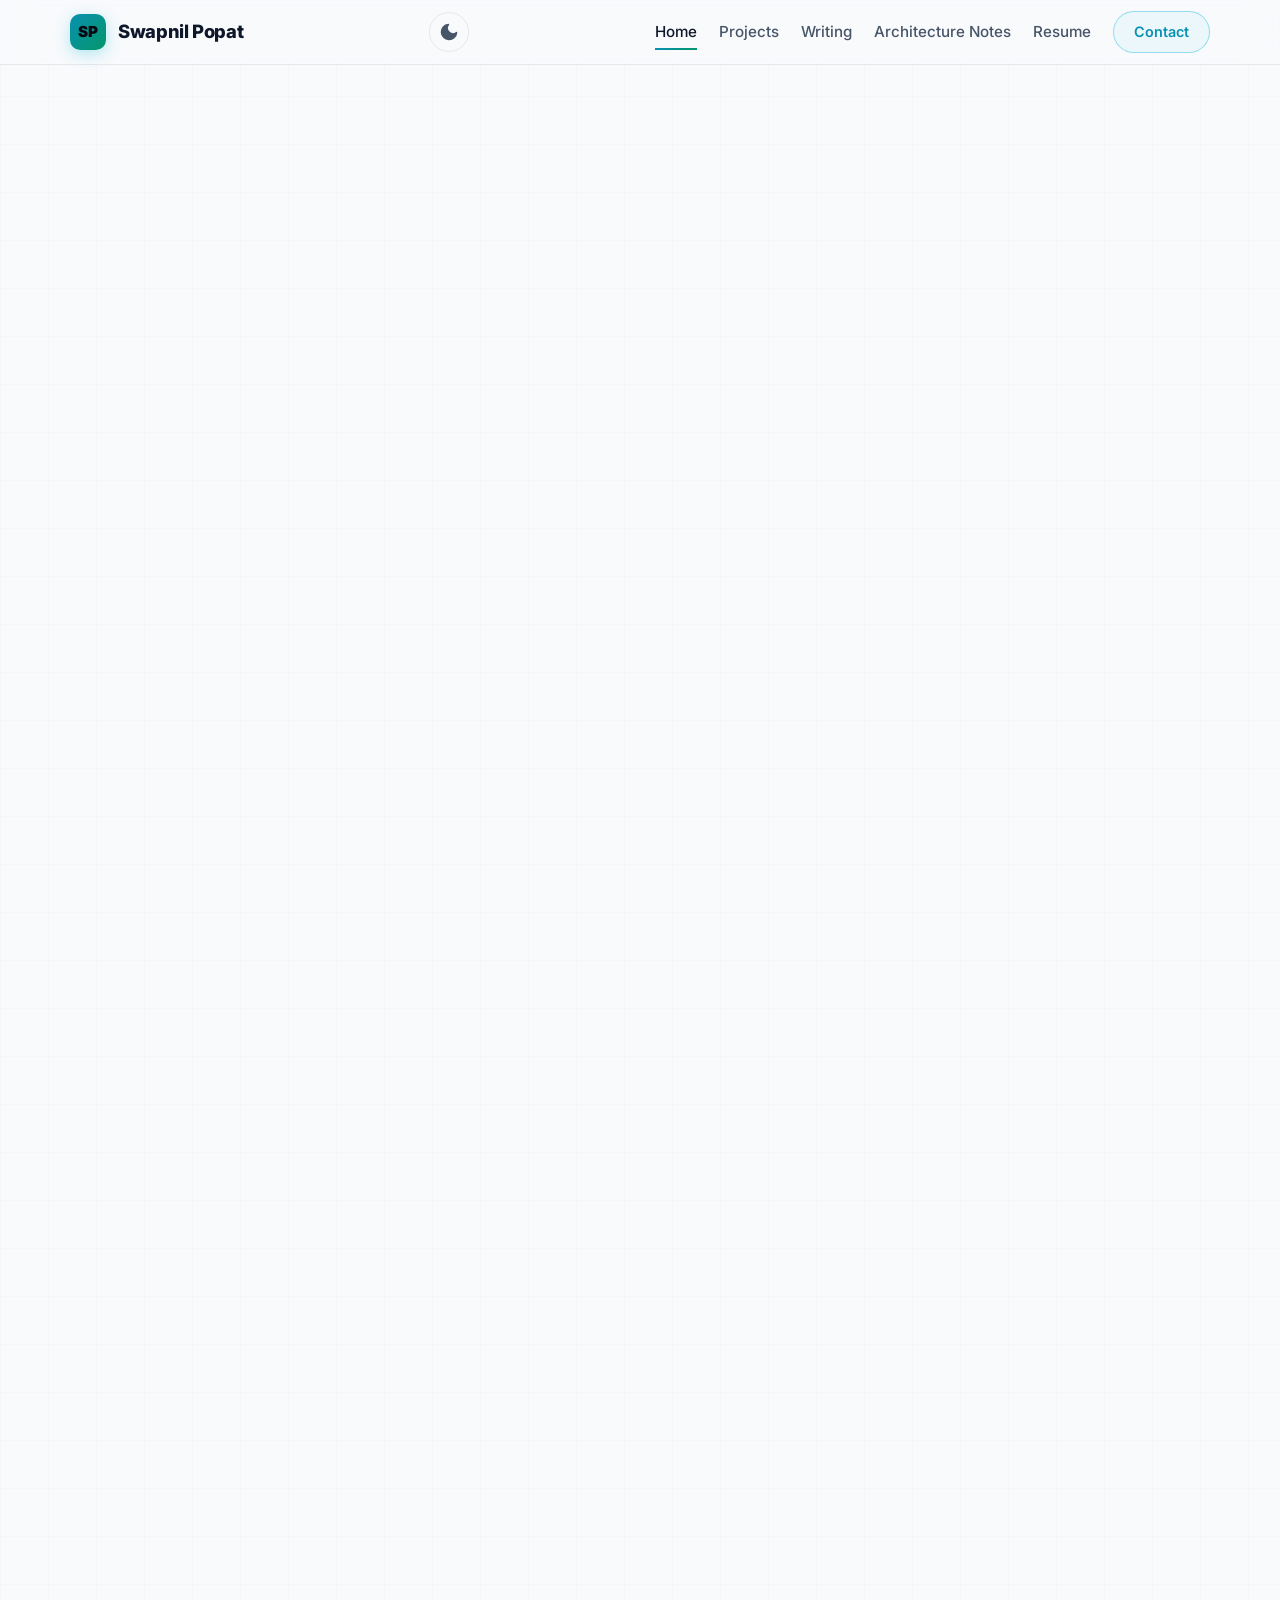
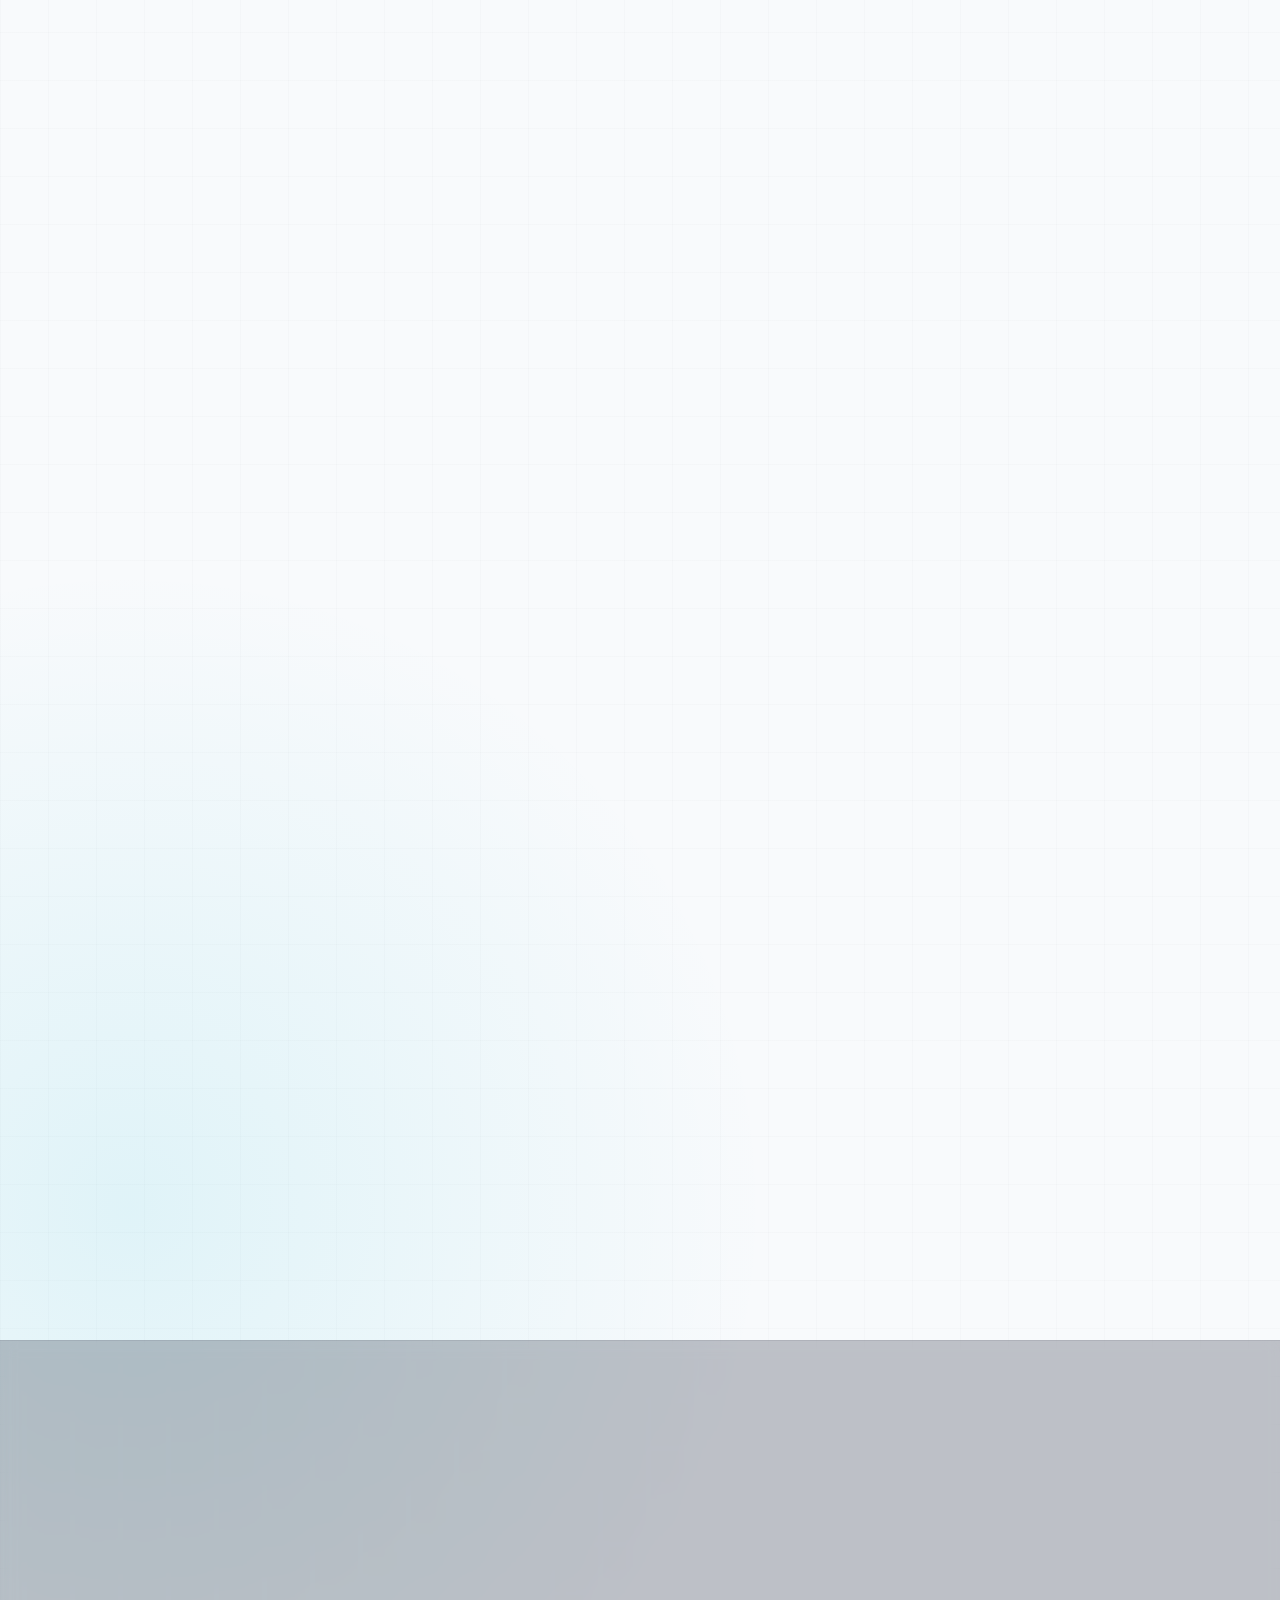
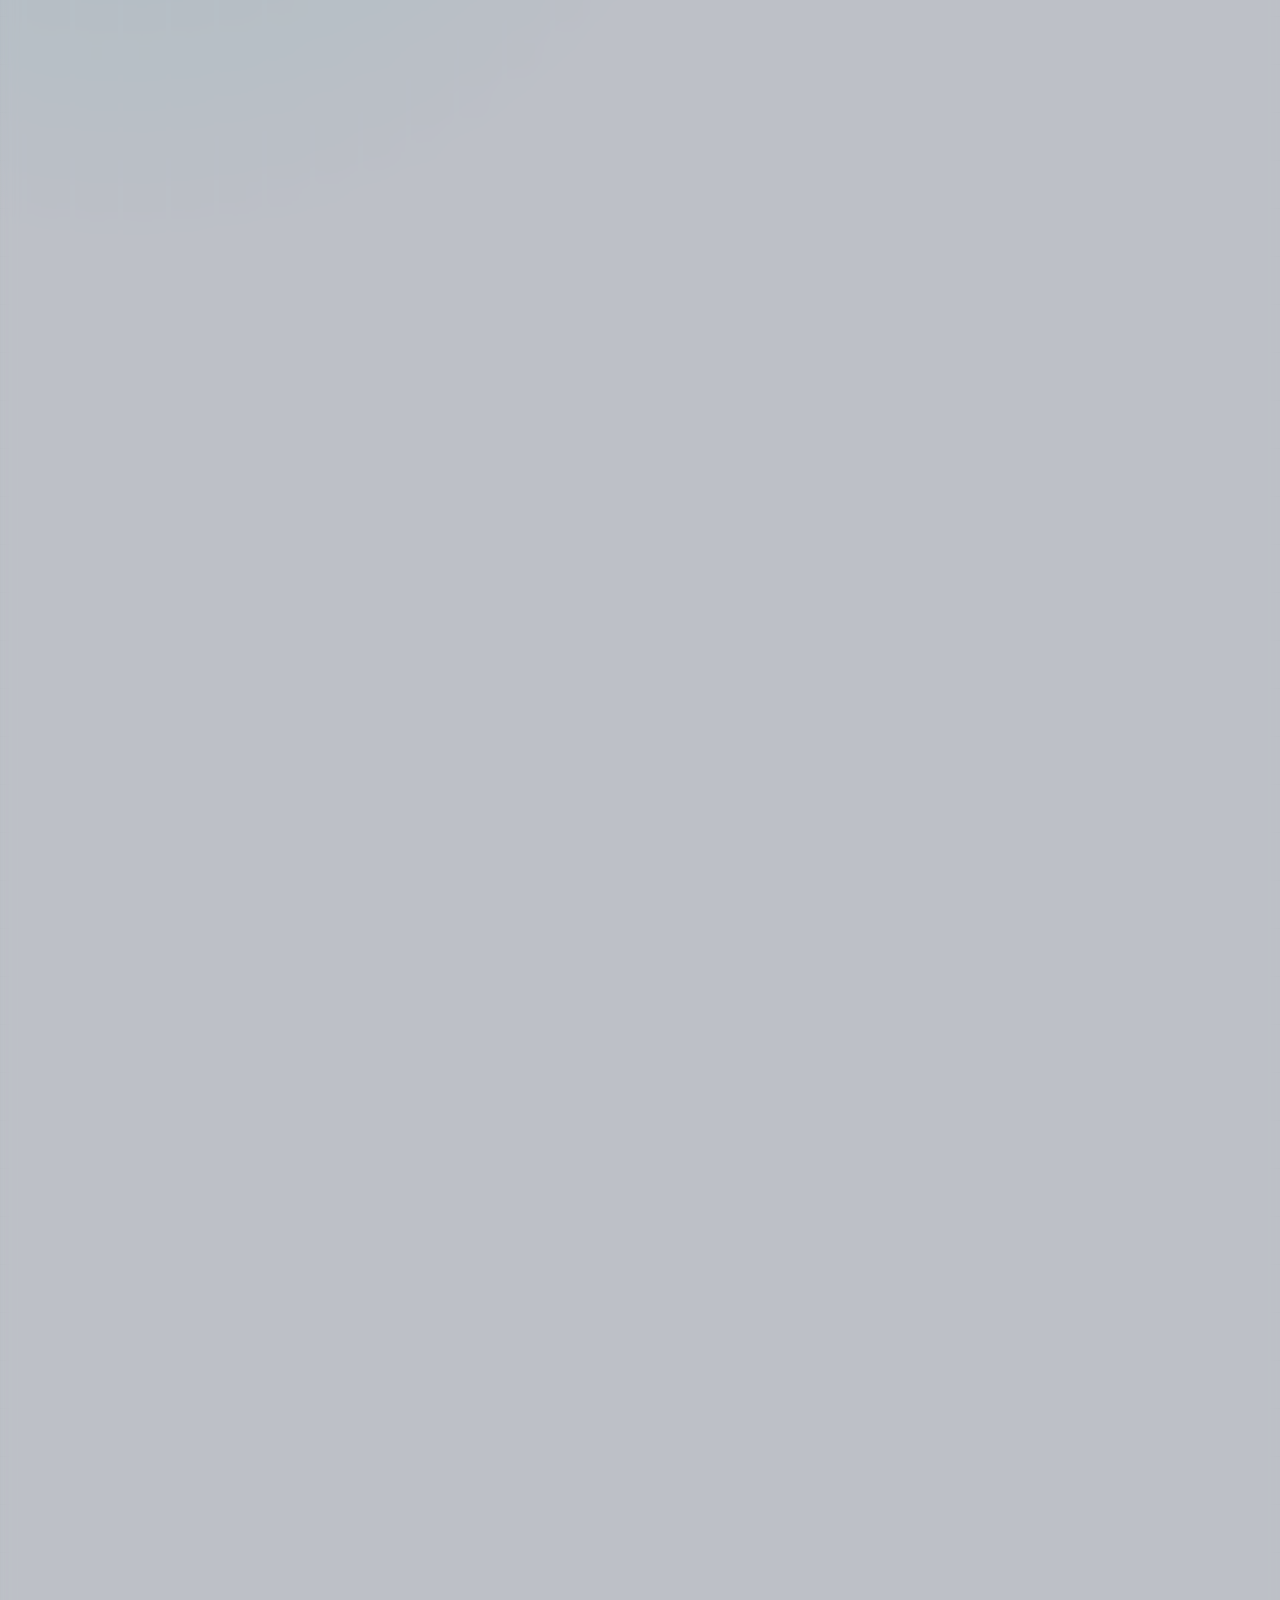
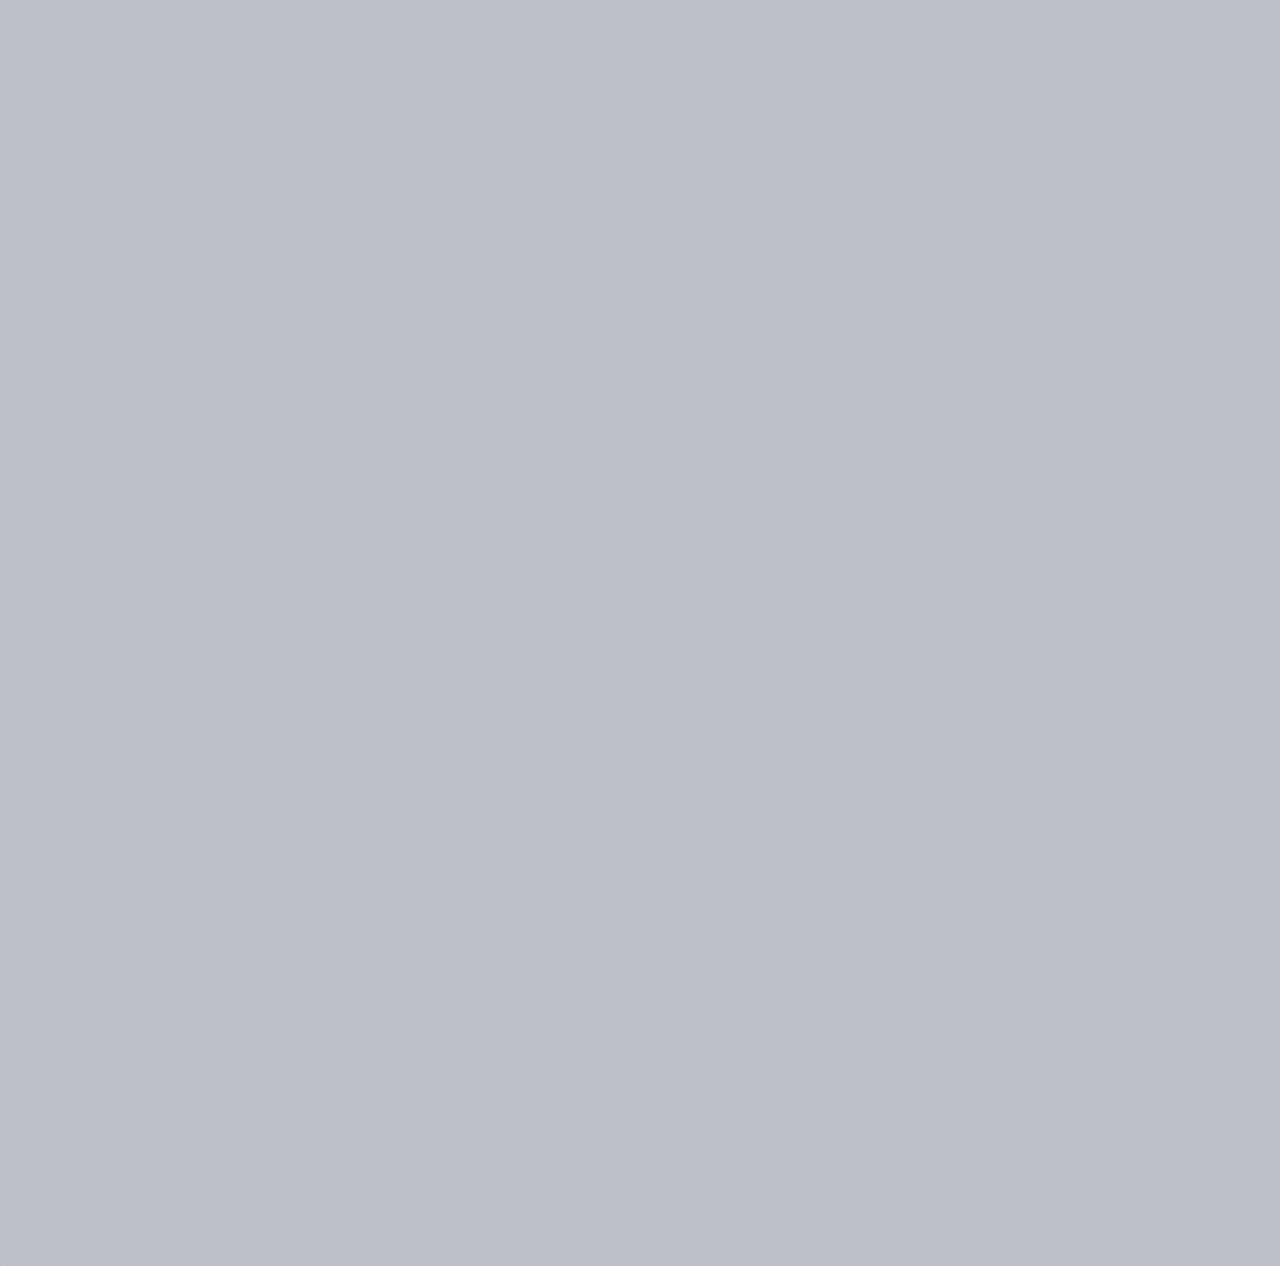
==== commit 5acf19d1: "feat: add architecture notes, projects, resume, and writing pages with new stylesheet assets" ====
--- a/index.html
+++ b/index.html
@@ -87,7 +87,7 @@
 	<meta name="theme-color" content="#0f172a">
 
   <!-- Preload Critical Resources -->
-  <link rel="preload" href="/assets/css/style.min.css?v=1.6" as="style" />
+  <link rel="preload" href="/assets/css/style.min.css?v=1.7" as="style" />
   <link rel="preload" href="/assets/img/profile.webp" as="image" type="image/webp" />
 
   <!-- Google Fonts (Optimized Async Load) -->
@@ -114,7 +114,7 @@
     })();
   </script>
   <!-- Main CSS -->
-  <link rel="stylesheet" href="/assets/css/style.min.css?v=1.6" />
+  <link rel="stylesheet" href="/assets/css/style.min.css?v=1.7" />
 
   <!-- Google Analytics (Lazy Loaded on User Interaction) -->
   <script>
--- a/assets/css/style.min.css
+++ b/assets/css/style.min.css
@@ -1 +1 @@
-:root{--bg:#090e17;--bg-soft:#0f172a;--bg-card:rgba(15,23,42,0.45);--bg-card-hover:rgba(30,41,59,0.35);--bg-card-strong:rgba(30,41,59,0.7);--text:#f8fafc;--muted:#94a3b8;--line:rgba(255,255,255,0.08);--primary:#06b6d4;--primary-strong:#0891b2;--accent:#10b981;--warning:#f59e0b;--shadow:0 20px 40px rgba(0,0,0,0.4);--radius-lg:24px;--radius-md:16px;--radius-sm:10px;--container:1140px;--grid-line:rgba(255,255,255,0.015);--header-bg:rgba(9,14,23,0.75);--mobile-nav-bg:rgba(9,14,23,0.98);--footer-bg:rgba(9,14,23,0.9);--heading-color:#ffffff;--md-sys-motion-easing-expressive:cubic-bezier(0.2,0,0,1);--md-sys-motion-easing-spring:cubic-bezier(0.34,1.56,0.64,1);--md-sys-shape-corner-extra-large:28px;--md-sys-shape-corner-large:20px;--md-sys-shape-corner-medium:14px;--md-sys-shape-corner-small:10px;--md-sys-shape-corner-full:9999px;--md-surface-1:rgba(255,255,255,0.03);--md-surface-2:rgba(255,255,255,0.06);--md-surface-container:rgba(15,23,42,0.55);--md-surface-container-high:rgba(30,41,59,0.7);--md-outline-variant:rgba(255,255,255,0.08);--primary-glow:rgba(6,182,212,0.35);--primary-container:rgba(6,182,212,0.12);--on-primary-container:#67e8f9;--space-section:clamp(42px,5.2vw,62px);--space-gap-lg:clamp(24px,3.5vw,36px);--space-gap-md:18px;--space-gap-sm:12px}[data-theme="light"]{--bg:#f8fafc;--bg-soft:#f1f5f9;--bg-card:rgba(255,255,255,0.8);--bg-card-hover:rgba(15,23,42,0.04);--bg-card-strong:rgba(241,245,249,0.9);--text:#0f172a;--muted:#475569;--line:rgba(15,23,42,0.08);--primary:#0891b2;--primary-strong:#0e7490;--accent:#059669;--shadow:0 20px 40px rgba(15,23,42,0.06);--grid-line:rgba(15,23,42,0.015);--header-bg:rgba(248,250,252,0.85);--mobile-nav-bg:rgba(248,250,252,0.98);--footer-bg:rgba(241,245,249,0.9);--heading-color:#0f172a;--md-surface-1:rgba(15,23,42,0.02);--md-surface-2:rgba(15,23,42,0.05);--md-surface-container:rgba(255,255,255,0.9);--md-surface-container-high:rgba(248,250,252,0.95);--md-outline-variant:rgba(15,23,42,0.08);--primary-glow:rgba(8,145,178,0.25);--primary-container:rgba(8,145,178,0.1);--on-primary-container:#0e7490}*{box-sizing:border-box;margin:0;padding:0}html{scroll-behavior:smooth}body{font-family:'Inter',ui-sans-serif,system-ui,-apple-system,BlinkMacSystemFont,"Segoe UI",sans-serif;background-color:var(--bg);background-image:radial-gradient(circle at 10% 20%,rgba(6,182,212,0.1) 0%,transparent 40rem),radial-gradient(circle at 90% 80%,rgba(16,185,129,0.06) 0%,transparent 40rem),linear-gradient(to right,var(--grid-line) 1px,transparent 1px),linear-gradient(to bottom,var(--grid-line) 1px,transparent 1px);background-size:100% 100%,100% 100%,48px 48px,48px 48px;color:var(--text);line-height:1.6;-webkit-font-smoothing:antialiased;position:relative;overflow-x:hidden;transition:background-color 0.3s ease,color 0.3s ease,border-color 0.3s ease}a{color:inherit;text-decoration:none;transition:all 0.2s ease}:focus-visible{outline:2px solid var(--primary);outline-offset:3px;border-radius:4px}img{max-width:100%;height:auto}.container{width:min(100% - 40px,var(--container));margin-inline:auto}.section{padding:var(--space-section) 0}.section-alt{background:rgba(15,23,42,0.25);border-top:1px solid var(--line);border-bottom:1px solid var(--line);backdrop-filter:blur(8px)}.section-kicker,.section-heading-row .section-kicker,.eyebrow{margin-bottom:12px;color:var(--primary);text-transform:uppercase;letter-spacing:0.15em;font-size:0.8rem;font-weight:800;display:block}h1,h2,h3,h4{font-weight:800;line-height:1.25;color:var(--heading-color)}h1{font-size:clamp(2rem,4vw,3rem);letter-spacing:-0.03em}h2{font-size:clamp(1.45rem,2.5vw,2.15rem);letter-spacing:-0.02em;margin-bottom:0.85rem}h3{font-size:clamp(1.15rem,1.8vw,1.3rem);letter-spacing:-0.01em}p{margin-bottom:1rem}p:last-child{margin-bottom:0}.muted{color:var(--muted)}.skip-link{position:absolute;top:-60px;left:1rem;z-index:9999;background:var(--primary);color:#000000;padding:0.75rem 1.5rem;border-radius:999px;font-weight:700;transition:top 0.2s ease}.skip-link:focus{top:1rem}.site-header{position:sticky;top:0;z-index:100;background:var(--header-bg);backdrop-filter:blur(16px);-webkit-backdrop-filter:blur(16px);border-bottom:1px solid var(--line);transition:background 0.3s ease,border-color 0.3s ease}.nav-container{display:flex;align-items:center;justify-content:space-between;min-height:64px}.logo{display:inline-flex;align-items:center;gap:12px;font-weight:800;font-size:1.15rem;letter-spacing:-0.02em;color:var(--text)}.logo-mark{width:36px;height:36px;display:grid;place-items:center;border-radius:10px;color:#030712;font-weight:900;font-size:0.95rem;background:linear-gradient(135deg,var(--primary),var(--accent));box-shadow:0 4px 15px rgba(6,182,212,0.3)}.logo-text{font-weight:800}.main-nav{display:flex;align-items:center;gap:22px}.nav-link{color:var(--muted);font-size:0.95rem;font-weight:500;position:relative;padding:6px 0}.nav-link:hover,.nav-link.active{color:var(--heading-color)}.nav-link::after{content:'';position:absolute;bottom:0;left:0;width:0;height:2px;background:linear-gradient(90deg,var(--primary),var(--accent));transition:width 0.3s ease}.nav-link:hover::after,.nav-link.active::after{width:100%}.nav-cta{padding:0.5rem 1.25rem;border:1px solid rgba(6,182,212,0.4);border-radius:999px;background:rgba(6,182,212,0.05);color:var(--primary) !important;font-weight:600;font-size:0.9rem}.nav-cta:hover{background:var(--primary);color:#030712 !important;box-shadow:0 4px 15px rgba(6,182,212,0.25);transform:translateY(-1px)}.theme-toggle-btn{background:none;border:1px solid var(--line);cursor:pointer;padding:8px;border-radius:50%;width:40px;height:40px;display:inline-flex;align-items:center;justify-content:center;color:var(--muted);transition:all 0.3s ease}.theme-toggle-btn:hover{color:var(--primary);border-color:rgba(6,182,212,0.4);background:rgba(255,255,255,0.05);transform:rotate(15deg)}[data-theme="light"] .theme-toggle-btn:hover{background:rgba(0,0,0,0.04)}.theme-toggle-btn svg{width:20px;height:20px;fill:currentColor}.nav-actions{display:flex;align-items:center;gap:12px}.mobile-nav-toggle{display:none;background:none;border:none;cursor:pointer;padding:8px;z-index:110}.mobile-nav-toggle .bar{display:block;width:24px;height:2px;margin:5px auto;background-color:var(--text);transition:all 0.3s ease-in-out}.btn{display:inline-flex;align-items:center;justify-content:center;gap:10px;min-height:48px;padding:0 24px;border-radius:var(--md-sys-shape-corner-full,999px);font-weight:700;font-size:0.95rem;cursor:pointer;border:1px solid transparent;text-decoration:none;position:relative;overflow:hidden;transition:all 0.3s var(--md-sys-motion-easing-spring,cubic-bezier(0.34,1.56,0.64,1));box-shadow:0 2px 4px rgba(0,0,0,0.1)}.btn svg{width:18px;height:18px;flex-shrink:0;transition:transform 0.3s var(--md-sys-motion-easing-spring,cubic-bezier(0.34,1.56,0.64,1))}.btn:hover svg.btn-icon-trailing{transform:translate(2px,-2px)}.btn:hover svg.btn-icon-leading{transform:scale(1.15)}.btn:hover{transform:translateY(-3px);box-shadow:0 8px 24px rgba(0,0,0,0.25)}.btn:active{transform:translateY(-1px) scale(0.98)}.btn-primary{background:linear-gradient(135deg,var(--primary),var(--primary-strong));color:#030712;box-shadow:0 4px 15px rgba(6,182,212,0.25)}.btn-primary:hover{box-shadow:0 8px 25px rgba(6,182,212,0.45)}.btn-secondary{background:rgba(255,255,255,0.05);border-color:var(--line);color:var(--text)}.btn-secondary:hover{background:rgba(255,255,255,0.1);border-color:rgba(255,255,255,0.2)}[data-theme="light"] .btn-secondary{background:rgba(15,23,42,0.05)}[data-theme="light"] .btn-secondary:hover{background:rgba(15,23,42,0.08)}.btn-ghost{border-color:var(--line);background:rgba(255,255,255,0.03);color:var(--text)}.btn-ghost:hover{background:rgba(255,255,255,0.08);border-color:rgba(6,182,212,0.35);color:var(--heading-color)}[data-theme="light"] .btn-ghost{background:rgba(15,23,42,0.03);border-color:var(--line)}[data-theme="light"] .btn-ghost:hover{background:rgba(15,23,42,0.07)}.btn-sm{min-height:38px;padding:0 16px;font-size:0.85rem}.hero{padding:clamp(42px,5.2vw,64px) 0 clamp(32px,3.8vw,46px)}.hero-grid{display:grid;grid-template-columns:1.25fr 0.75fr;gap:var(--space-gap-lg);align-items:center}.hero-subtitle{font-size:clamp(1.02rem,1.8vw,1.15rem);color:var(--muted);margin:12px 0 20px;max-width:680px;line-height:1.65}.hero-actions{display:flex;flex-wrap:wrap;gap:12px}.hero-card{position:relative;padding:24px 22px;border:1px solid var(--line);border-radius:var(--radius-lg);background:var(--bg-card);backdrop-filter:blur(12px);-webkit-backdrop-filter:blur(12px);box-shadow:var(--shadow);text-align:center;overflow:hidden}.card-topline{position:absolute;top:0;left:0;width:100%;height:4px;background:linear-gradient(90deg,var(--primary),var(--accent),var(--warning))}.profile-container{display:flex;justify-content:center;margin-bottom:16px}.profile-image{width:120px;height:120px;border-radius:50%;object-fit:cover;border:3px solid transparent;background-image:linear-gradient(var(--bg-soft),var(--bg-soft)),linear-gradient(135deg,var(--primary),var(--accent));background-origin:border-box;background-clip:padding-box,border-box;box-shadow:0 8px 30px rgba(6,182,212,0.25)}.metrics-container{display:grid;gap:10px}.metric{padding:12px 14px;border-radius:var(--radius-md);background:rgba(255,255,255,0.02);border:1px solid var(--line);transition:all 0.3s ease}.metric:hover{background:rgba(255,255,255,0.04);border-color:rgba(6,182,212,0.25)}.metric strong{display:block;font-size:1.6rem;color:var(--primary);margin-bottom:4px}.metric span{font-size:0.88rem;color:var(--muted);font-weight:500}.two-column{display:grid;grid-template-columns:0.8fr 1.2fr;gap:var(--space-gap-lg);align-items:start}.content-block{font-size:1.1rem;color:var(--muted)}.content-block p{margin-bottom:0.95rem;line-height:1.7}.section-heading{margin-bottom:26px;max-width:700px}.section-heading h2{margin-top:6px}.section-heading-row{display:flex;justify-content:space-between;align-items:flex-end;margin-bottom:26px;gap:18px}.section-heading-row .section-heading{margin-bottom:0}.text-link{color:var(--primary);font-weight:700;display:inline-flex;align-items:center;gap:8px}.text-link:hover{color:var(--primary-strong);transform:translateX(4px)}.cards-grid{display:grid;grid-template-columns:repeat(3,1fr);gap:18px}.card,.info-card,.project-card,.writing-card,.contact-card,.timeline-item{border:1px solid var(--line);background:var(--bg-card);border-radius:var(--radius-lg);padding:22px 24px;box-shadow:0 10px 30px rgba(0,0,0,0.15);transition:all 0.3s cubic-bezier(0.4,0,0.2,1);position:relative;overflow:hidden}.card:hover,.info-card:hover,.project-card:hover,.writing-card:hover{transform:translateY(-6px);border-color:rgba(6,182,212,0.3);box-shadow:0 15px 35px rgba(6,182,212,0.08);background:var(--bg-card-hover)}.icon-box{width:44px;height:44px;display:grid;place-items:center;border-radius:12px;background:rgba(6,182,212,0.08);border:1px solid rgba(6,182,212,0.2);font-size:1.35rem;margin-bottom:14px;transition:all 0.3s ease}.info-card:hover .icon-box{background:rgba(6,182,212,0.15);border-color:var(--primary);box-shadow:0 0 15px rgba(6,182,212,0.2)}.info-card h3{margin-bottom:12px}.info-card p{color:var(--muted);font-size:0.95rem;line-height:1.6}.timeline{display:flex;flex-direction:column;gap:16px}.timeline-item{display:grid;grid-template-columns:200px 1fr;gap:24px;padding:20px 22px;background:var(--bg-card)}.timeline-item:hover{border-color:rgba(6,182,212,0.3);transform:translateY(-3px);box-shadow:0 12px 30px rgba(0,0,0,0.2);background:var(--bg-card-hover)}.timeline-date{color:var(--primary);font-weight:800;font-size:1rem;letter-spacing:0.05em;text-transform:uppercase}.timeline-content h3{margin-bottom:4px}.timeline-content .muted{font-weight:600;color:var(--accent);margin-bottom:8px}.timeline-content p{font-size:1rem;line-height:1.65;color:var(--muted)}.project-grid{display:grid;grid-template-columns:repeat(2,1fr);gap:18px}.project-card{display:flex;flex-direction:column;justify-content:space-between;min-height:220px}.project-card.featured{background:linear-gradient(135deg,rgba(6,182,212,0.1) 0%,rgba(16,185,129,0.05) 100%),var(--bg-card);border-color:rgba(6,182,212,0.2)}.project-card.featured:hover{border-color:rgba(6,182,212,0.4)}.project-card h3{margin:10px 0 10px}.project-card p:not(.tag){color:var(--muted);font-size:0.98rem;line-height:1.6;margin-bottom:14px}.tag{color:var(--accent);font-size:0.75rem;font-weight:800;text-transform:uppercase;letter-spacing:0.12em;display:block}.tech-stack{display:flex;flex-wrap:wrap;gap:8px;margin-top:auto}.tech-stack span,.skill-cloud span,.pill-list span{display:inline-flex;align-items:center;padding:6px 12px;border:1px solid var(--line);border-radius:999px;background:rgba(255,255,255,0.04);color:var(--text);font-size:0.8rem;font-weight:600;transition:all 0.2s ease}.tech-stack span:hover,.skill-cloud span:hover,.pill-list span:hover{background:rgba(6,182,212,0.1);border-color:rgba(6,182,212,0.3);color:var(--heading-color)}.pill-list{display:flex;flex-wrap:wrap;gap:12px}.writing-card{display:grid;grid-template-columns:1.2fr 0.8fr;align-items:center;gap:24px}.writing-card p{font-size:1.1rem;line-height:1.7}.contact-section{padding-bottom:var(--space-section)}.contact-card{padding:clamp(24px,3.2vw,36px);display:grid;grid-template-columns:0.95fr 1.05fr;gap:clamp(24px,3.2vw,36px);align-items:start;border-radius:var(--md-sys-shape-corner-extra-large);background:radial-gradient(circle at 10% 10%,rgba(6,182,212,0.12) 0%,transparent 60%),var(--bg-card-strong);border:1px solid var(--line);box-shadow:var(--shadow);position:relative;overflow:hidden}.contact-intro{display:flex;flex-direction:column;gap:10px}.contact-card h2{font-size:clamp(1.6rem,2.8vw,2.15rem);font-weight:800;letter-spacing:-0.02em;line-height:1.2}.contact-card p{color:var(--muted);font-size:1.05rem;line-height:1.65}.contact-status-chip{display:inline-flex;align-items:center;gap:10px;padding:8px 16px;background:var(--primary-container);border:1px solid rgba(6,182,212,0.25);border-radius:var(--md-sys-shape-corner-full);color:var(--on-primary-container);font-size:0.85rem;font-weight:600;width:fit-content;margin-top:6px}.contact-status-dot{width:8px;height:8px;border-radius:50%;background:var(--accent);box-shadow:0 0 8px var(--accent);animation:pulse-dot 2s infinite}@keyframes pulse-dot{0%,100%{transform:scale(1);opacity:1}50%{transform:scale(1.35);opacity:0.65}}.contact-grid{display:grid;grid-template-columns:repeat(2,1fr);gap:10px}.contact-btn{display:flex;align-items:center;gap:12px;padding:12px 14px;border-radius:var(--md-sys-shape-corner-large);background:var(--md-surface-1);border:1px solid var(--md-outline-variant);backdrop-filter:blur(12px);-webkit-backdrop-filter:blur(12px);color:var(--text);text-decoration:none;position:relative;overflow:hidden;transition:transform 0.3s var(--md-sys-motion-easing-spring),box-shadow 0.3s var(--md-sys-motion-easing-expressive),background 0.3s ease,border-color 0.3s ease;box-shadow:0 2px 8px rgba(0,0,0,0.04)}.contact-btn--featured{grid-column:1 / -1}.contact-btn::before{content:'';position:absolute;inset:0;background:linear-gradient(135deg,rgba(255,255,255,0.06),transparent);opacity:0;transition:opacity 0.3s ease}.contact-btn:hover{transform:translateY(-3px);background:var(--bg-card-hover);border-color:rgba(6,182,212,0.35);box-shadow:0 10px 24px rgba(0,0,0,0.2),0 0 0 1px rgba(6,182,212,0.15)}.contact-btn:hover::before{opacity:1}.contact-btn:active{transform:translateY(-1px) scale(0.99)}.contact-btn-icon{width:44px;height:44px;min-width:44px;min-height:44px;max-width:44px;max-height:44px;border-radius:var(--md-sys-shape-corner-medium);display:flex;align-items:center;justify-content:center;background:var(--md-surface-2);border:1px solid var(--md-outline-variant);color:var(--primary);flex-shrink:0;overflow:hidden;transition:transform 0.35s var(--md-sys-motion-easing-spring),background 0.3s ease,color 0.3s ease,border-color 0.3s ease}.contact-btn-icon svg,svg.contact-svg{width:22px !important;height:22px !important;min-width:22px !important;min-height:22px !important;max-width:22px !important;max-height:22px !important;display:block !important;flex-shrink:0 !important}.contact-btn:hover .contact-btn-icon{transform:scale(1.08)}.contact-btn--email:hover .contact-btn-icon{background:rgba(234,67,53,0.12);color:#ea4335;border-color:rgba(234,67,53,0.3)}.contact-btn--linkedin:hover .contact-btn-icon{background:rgba(10,102,194,0.12);color:#0a66c2;border-color:rgba(10,102,194,0.3)}.contact-btn--x:hover .contact-btn-icon{background:rgba(255,255,255,0.12);color:var(--heading-color);border-color:rgba(255,255,255,0.3)}[data-theme="light"] .contact-btn--x:hover .contact-btn-icon{background:rgba(0,0,0,0.08);color:#000000;border-color:rgba(0,0,0,0.2)}.contact-btn--instagram:hover .contact-btn-icon{background:linear-gradient(135deg,rgba(225,48,108,0.15),rgba(131,58,180,0.15));color:#e1306c;border-color:rgba(225,48,108,0.35)}.contact-btn--facebook:hover .contact-btn-icon{background:rgba(24,119,242,0.12);color:#1877f2;border-color:rgba(24,119,242,0.3)}.contact-btn--website:hover .contact-btn-icon{background:rgba(6,182,212,0.15);color:var(--primary);border-color:rgba(6,182,212,0.35)}.contact-btn--blog:hover .contact-btn-icon{background:rgba(16,185,129,0.15);color:var(--accent);border-color:rgba(16,185,129,0.35)}.contact-btn-content{display:flex;flex-direction:column;flex-grow:1;min-width:0;gap:2px}.contact-btn-title{font-weight:700;font-size:0.95rem;color:var(--heading-color);line-height:1.2}.contact-btn-detail{font-size:0.78rem;color:var(--muted);line-height:1.3;white-space:nowrap;overflow:hidden;text-overflow:ellipsis;transition:color 0.2s ease}.contact-btn:hover .contact-btn-detail{color:var(--text)}.contact-btn-arrow{width:28px;height:28px;min-width:28px;min-height:28px;max-width:28px;max-height:28px;border-radius:50%;display:flex;align-items:center;justify-content:center;color:var(--muted);opacity:0.5;flex-shrink:0;overflow:hidden;transition:transform 0.3s var(--md-sys-motion-easing-spring),color 0.2s ease,opacity 0.2s ease,background 0.2s ease}.contact-btn-arrow svg,svg.arrow-svg{width:16px !important;height:16px !important;min-width:16px !important;min-height:16px !important;max-width:16px !important;max-height:16px !important;display:block !important;flex-shrink:0 !important}.contact-btn:hover .contact-btn-arrow{transform:translate(2px,-2px);opacity:1;color:var(--primary);background:rgba(6,182,212,0.08)}.contact-links{display:grid;gap:16px}.contact-links a{padding:16px 20px;border:1px solid var(--line);border-radius:var(--radius-md);background:rgba(255,255,255,0.02);color:var(--text);font-weight:600;font-size:1rem;display:flex;align-items:center;justify-content:space-between;transition:all 0.3s ease;overflow-wrap:anywhere}.contact-links a::after{content:'→';transition:transform 0.2s ease;color:var(--primary);font-weight:800}.contact-links a:hover{background:rgba(6,182,212,0.08);border-color:rgba(6,182,212,0.3);transform:translateX(6px)}.contact-links a:hover::after{transform:translateX(4px)}.site-footer{border-top:1px solid var(--line);padding:24px 0;background:var(--footer-bg);color:var(--muted);font-size:0.95rem;transition:background-color 0.3s ease,border-color 0.3s ease,color 0.3s ease}.footer-container{display:flex;justify-content:space-between;align-items:center}.footer-links{display:flex;gap:24px}.footer-links a:hover{color:var(--text)}.page-shell{width:min(100% - 40px,var(--container));margin-inline:auto;padding:clamp(32px,4vw,48px) 0 clamp(36px,4.5vw,56px)}.page-hero{margin-bottom:24px;max-width:800px}.page-hero h1{font-size:clamp(1.85rem,3.2vw,2.4rem);letter-spacing:-0.025em;margin:8px 0 14px}.page-hero p{font-size:clamp(0.98rem,1.6vw,1.08rem);color:var(--muted);line-height:1.65}.card h2{font-size:1.22rem;margin:6px 0 8px;line-height:1.35}.card ul{list-style:none;margin-top:12px;display:grid;gap:6px}.card li{position:relative;padding-left:24px;font-size:0.95rem;color:var(--muted)}.card li::before{content:'→';position:absolute;left:0;color:var(--primary);font-weight:800;transition:transform 0.2s ease}.card:hover li::before{transform:translateX(2px)}.resume-section{margin-bottom:24px;border-bottom:1px solid var(--line);padding-bottom:20px}.resume-section:last-of-type{border-bottom:none;padding-bottom:0}.resume-section h2{font-size:1.45rem;margin-bottom:12px;color:var(--primary);letter-spacing:-0.02em;display:flex;align-items:center;gap:10px}.resume-lead-text{font-size:0.96rem;line-height:1.6;color:var(--text);margin-bottom:0.75rem}.resume-hero{margin-bottom:20px;padding-bottom:16px;border-bottom:1px solid var(--line)}.resume-hero h1{margin:6px 0 10px;font-size:clamp(1.95rem,3.8vw,2.75rem);letter-spacing:-0.025em}.resume-hero-subtitle{font-size:clamp(0.98rem,1.6vw,1.08rem);color:var(--muted);line-height:1.6;margin-bottom:12px}.resume-contact-bar{display:flex;flex-wrap:wrap;gap:8px 16px;margin-bottom:16px;padding:10px 14px;border-radius:var(--radius-md);background:var(--bg-card);border:1px solid var(--line);font-size:0.92rem}.resume-contact-item{display:inline-flex;align-items:center;gap:8px;color:var(--text);transition:color 0.2s ease}.resume-contact-item svg{width:16px;height:16px;color:var(--primary);flex-shrink:0}a.resume-contact-item:hover{color:var(--primary)}.resume-actions{display:flex;flex-wrap:wrap;gap:10px}.resume-achievements-grid{display:grid;grid-template-columns:repeat(2,1fr);gap:10px}.resume-achievement-item{display:flex;align-items:flex-start;gap:10px;padding:10px 14px;border-radius:var(--radius-md);background:var(--bg-card);border:1px solid var(--line);transition:all 0.25s ease}.resume-achievement-item:hover{border-color:rgba(6,182,212,0.3);transform:translateY(-2px);background:var(--bg-card-hover)}.resume-achievement-icon{width:32px;height:32px;border-radius:8px;background:var(--primary-container);color:var(--primary);display:flex;align-items:center;justify-content:center;font-size:1rem;flex-shrink:0;margin-top:2px}.resume-achievement-text{font-size:0.94rem;line-height:1.6;color:var(--text)}.resume-achievement-text strong{color:var(--heading-color);font-weight:700}.resume-role-card{border:1px solid var(--line);background:var(--bg-card);border-radius:var(--radius-lg);padding:18px 20px;margin-bottom:14px;transition:all 0.3s cubic-bezier(0.4,0,0.2,1);position:relative;overflow:hidden}.resume-role-card:last-child{margin-bottom:0}.resume-role-card:hover{border-color:rgba(6,182,212,0.35);box-shadow:0 10px 30px rgba(0,0,0,0.2);background:var(--bg-card-hover)}.resume-role-header{display:flex;justify-content:space-between;align-items:flex-start;gap:12px;margin-bottom:6px;flex-wrap:wrap}.resume-role-title{font-size:1.35rem;font-weight:800;color:var(--heading-color);line-height:1.3}.resume-role-company{font-size:1.05rem;font-weight:600;color:var(--primary);margin-top:2px}.resume-role-meta{display:flex;align-items:center;gap:10px;flex-wrap:wrap}.resume-date-badge{display:inline-flex;align-items:center;padding:4px 12px;border-radius:999px;background:var(--primary-container);color:var(--on-primary-container);font-size:0.82rem;font-weight:700;letter-spacing:0.02em}.resume-client-badge{display:inline-flex;align-items:center;padding:4px 12px;border-radius:999px;background:rgba(16,185,129,0.12);border:1px solid rgba(16,185,129,0.25);color:#34d399;font-size:0.82rem;font-weight:600}.resume-location-badge{color:var(--muted);font-size:0.88rem;font-weight:500}.resume-sub-heading{font-size:0.92rem;font-weight:700;text-transform:uppercase;letter-spacing:0.06em;color:var(--heading-color);margin:10px 0 4px;padding-bottom:3px;border-bottom:1px dashed var(--line)}.resume-bullet-list{list-style:none;display:grid;gap:5px;margin:6px 0 8px}.resume-bullet-list li{position:relative;padding-left:18px;font-size:0.91rem;color:var(--text);line-height:1.5}.resume-bullet-list li::before{content:'▸';position:absolute;left:0;top:0;color:var(--primary);font-weight:900;font-size:1rem}.resume-bullet-list li strong{color:var(--heading-color)}.resume-tech-tags{display:flex;flex-wrap:wrap;gap:6px;margin-top:8px;padding-top:8px;border-top:1px solid var(--line)}.resume-tech-pill{display:inline-flex;align-items:center;padding:4px 10px;border-radius:6px;background:rgba(255,255,255,0.04);border:1px solid var(--line);font-size:0.78rem;font-weight:600;color:var(--muted);transition:all 0.2s ease}[data-theme="light"] .resume-tech-pill{background:rgba(15,23,42,0.04)}.resume-tech-pill:hover{background:var(--primary-container);color:var(--primary);border-color:rgba(6,182,212,0.3)}.resume-skills-grid{display:grid;grid-template-columns:repeat(3,1fr);gap:12px}.resume-skill-card{padding:14px 16px;border-radius:var(--radius-md);background:var(--bg-card);border:1px solid var(--line);transition:all 0.25s ease}.resume-skill-card:hover{border-color:rgba(6,182,212,0.35);transform:translateY(-3px);background:var(--bg-card-hover)}.resume-skill-card-header{display:flex;align-items:center;gap:8px;margin-bottom:8px}.resume-skill-icon{font-size:1.25rem}.resume-skill-card h3{font-size:1.05rem;color:var(--heading-color);margin:0}.resume-skill-items{display:flex;flex-wrap:wrap;gap:8px}.resume-skill-tag{display:inline-flex;align-items:center;padding:5px 11px;border-radius:999px;background:rgba(255,255,255,0.04);border:1px solid var(--line);font-size:0.82rem;color:var(--text);font-weight:500;transition:all 0.2s ease}[data-theme="light"] .resume-skill-tag{background:rgba(15,23,42,0.04)}.resume-skill-tag:hover{background:var(--primary-container);color:var(--primary);border-color:rgba(6,182,212,0.3)}.resume-two-col{display:grid;grid-template-columns:1.2fr 0.8fr;gap:14px}.resume-cert-list{display:grid;gap:8px}.resume-cert-row{display:flex;align-items:center;justify-content:space-between;padding:8px 12px;border-radius:var(--radius-md);background:var(--bg-card);border:1px solid var(--line);transition:all 0.2s ease;text-decoration:none;color:var(--text)}.resume-cert-row:hover{border-color:rgba(6,182,212,0.35);background:var(--bg-card-hover);transform:translateX(4px)}.resume-cert-info{display:flex;flex-direction:column;gap:3px}.resume-cert-name{font-size:0.95rem;font-weight:700;color:var(--heading-color)}.resume-cert-issuer{font-size:0.82rem;color:var(--primary)}.resume-cert-year{font-size:0.82rem;font-weight:700;color:var(--muted);padding:3px 8px;border-radius:4px;background:rgba(255,255,255,0.05)}.resume-edu-card{padding:14px 16px;border-radius:var(--radius-md);background:var(--bg-card);border:1px solid var(--line);margin-bottom:10px}.resume-edu-title{font-size:1.15rem;font-weight:800;color:var(--heading-color)}.resume-edu-institution{font-size:1rem;font-weight:600;color:var(--primary);margin:4px 0 8px}.resume-edu-meta{font-size:0.9rem;color:var(--muted);line-height:1.6}.resume-project-item{padding:12px 14px;border-radius:var(--radius-md);background:var(--bg-card);border:1px solid var(--line);margin-bottom:10px;transition:all 0.25s ease}.resume-project-item:hover{border-color:rgba(6,182,212,0.35);transform:translateY(-2px);background:var(--bg-card-hover)}.resume-project-header{display:flex;justify-content:space-between;align-items:center;margin-bottom:8px}.resume-project-title{font-size:1.05rem;font-weight:700;color:var(--heading-color)}.resume-project-domain{font-size:0.82rem;color:var(--primary);font-family:monospace}.resume-project-desc{font-size:0.92rem;color:var(--text);line-height:1.6;margin-bottom:10px}.skill-cloud{display:flex;flex-wrap:wrap;gap:10px}a:focus-visible,button:focus-visible{outline:3px solid var(--primary);outline-offset:4px;border-radius:6px}@media (max-width:1024px){.hero-grid{grid-template-columns:1.1fr 0.9fr;gap:28px}.cards-grid{grid-template-columns:repeat(2,1fr);gap:16px}.two-column{grid-template-columns:1fr;gap:22px}.contact-card{grid-template-columns:1fr;gap:24px;padding:24px}.writing-card{grid-template-columns:1fr;gap:18px}.resume-skills-grid{grid-template-columns:repeat(2,1fr);gap:12px}.resume-two-col{grid-template-columns:1fr;gap:14px}}@media (max-width:768px){h1{font-size:clamp(1.75rem,5.5vw,2.25rem);letter-spacing:-0.025em}h2{font-size:clamp(1.3rem,4vw,1.65rem)}.page-hero{margin-bottom:18px}.page-hero h1{font-size:clamp(1.55rem,4.5vw,1.95rem)}.page-shell{padding:24px 0 36px}.section{padding:clamp(28px,4.5vw,40px) 0}.hero{padding:32px 0 24px}.hero-grid{grid-template-columns:1fr;gap:24px}.hero-card{max-width:420px;margin:0 auto}.mobile-nav-toggle{display:block}.main-nav{position:fixed;top:64px;left:-100%;width:100%;height:calc(100vh - 64px);background:var(--mobile-nav-bg);backdrop-filter:blur(20px);-webkit-backdrop-filter:blur(20px);flex-direction:column;align-items:center;justify-content:flex-start;padding-top:32px;padding-bottom:32px;gap:24px;transition:left 0.3s cubic-bezier(0.4,0,0.2,1);border-top:1px solid var(--line);z-index:99;overflow-y:auto;-webkit-overflow-scrolling:touch}.main-nav.active{left:0}.nav-link{font-size:1.2rem}.nav-cta{font-size:1.1rem;padding:10px 24px}.timeline-item{grid-template-columns:1fr;gap:16px;padding:24px}.project-grid{grid-template-columns:1fr}.footer-container{flex-direction:column;gap:20px;text-align:center}.footer-links{justify-content:center;flex-wrap:wrap}.resume-achievements-grid{grid-template-columns:1fr}.resume-skills-grid{grid-template-columns:1fr}.resume-contact-bar{flex-direction:column;gap:10px}.resume-role-card{padding:20px 18px}.mobile-nav-toggle.active .bar:nth-child(1){transform:translateY(7px) rotate(45deg)}.mobile-nav-toggle.active .bar:nth-child(2){opacity:0}.mobile-nav-toggle.active .bar:nth-child(3){transform:translateY(-7px) rotate(-45deg)}}@media (max-width:640px){.contact-grid{grid-template-columns:1fr;gap:12px}.contact-card{padding:28px 20px;border-radius:var(--radius-lg)}}@media (max-width:480px){.cards-grid{grid-template-columns:1fr}.hero-actions{flex-direction:column;width:100%}.hero-actions .btn{width:100%}.logo-text{display:none}}.error-page{display:flex;flex-direction:column;align-items:center;justify-content:center;min-height:100vh;text-align:center;padding:24px}.error-page h1{font-size:clamp(4.5rem,10vw,7rem);line-height:1;background:linear-gradient(135deg,var(--primary),var(--accent));-webkit-background-clip:text;-webkit-text-fill-color:transparent;margin-bottom:1.25rem}.error-page p{font-size:1.25rem;color:var(--muted);margin-bottom:2.5rem}section{content-visibility:auto;contain-intrinsic-size:600px}.project-search-container{position:relative;margin-bottom:14px;max-width:480px;width:100%}.project-search-input{width:100%;padding:10px 16px 10px 42px;border-radius:var(--md-sys-shape-corner-full,999px);background:var(--bg-card);border:1px solid var(--line);color:var(--text);font-family:inherit;font-size:0.92rem;transition:all 0.25s ease;box-shadow:0 2px 8px rgba(0,0,0,0.05)}.project-search-input:focus{outline:none;border-color:var(--primary);background:var(--bg-card-hover);box-shadow:0 0 16px var(--primary-glow)}.project-search-container .search-icon{position:absolute;left:15px;top:50%;transform:translateY(-50%);color:var(--muted);pointer-events:none;transition:color 0.2s ease}.project-search-input:focus+.search-icon,.project-search-container:focus-within .search-icon{color:var(--primary)}.no-results-card{text-align:center;padding:36px 20px;background:var(--bg-card);border:1px dashed var(--line);border-radius:var(--radius-lg);margin-bottom:24px}.no-results-title{font-size:1.15rem;font-weight:700;color:var(--heading-color);margin-bottom:6px}.no-results-desc{font-size:0.92rem;color:var(--muted);margin:0}.md-filter-bar{display:flex;flex-wrap:wrap;gap:8px;margin-bottom:20px;align-items:center}.md-chip{display:inline-flex;align-items:center;gap:8px;padding:8px 18px;border-radius:var(--md-sys-shape-corner-full,999px);font-size:0.88rem;font-weight:600;background:var(--bg-card);color:var(--muted);border:1px solid var(--line);cursor:pointer;transition:all 0.25s var(--md-sys-motion-easing-spring,cubic-bezier(0.34,1.56,0.64,1));user-select:none}.md-chip:hover{background:var(--bg-card-hover);color:var(--text);border-color:rgba(6,182,212,0.35);transform:translateY(-2px)}.md-chip.active{background:var(--primary-container,rgba(6,182,212,0.15));color:var(--on-primary-container,#06b6d4);border-color:var(--primary);box-shadow:0 0 16px var(--primary-glow)}.md-chip-count{font-size:0.75rem;padding:2px 7px;border-radius:999px;background:rgba(255,255,255,0.08);color:inherit}[data-theme="light"] .md-chip-count{background:rgba(0,0,0,0.06)}.card.is-hidden{display:none !important}.md-fab{position:fixed;bottom:32px;right:32px;width:52px;height:52px;border-radius:var(--md-sys-shape-corner-large,16px);background:var(--bg-card-strong);color:var(--primary);border:1px solid var(--line);box-shadow:0 10px 30px rgba(0,0,0,0.35);backdrop-filter:blur(12px);-webkit-backdrop-filter:blur(12px);display:flex;align-items:center;justify-content:center;cursor:pointer;opacity:0;visibility:hidden;transform:translateY(16px) scale(0.9);transition:all 0.3s var(--md-sys-motion-easing-spring);z-index:90}.md-fab.visible{opacity:1;visibility:visible;transform:translateY(0) scale(1)}.md-fab:hover{background:var(--primary);color:#030712;transform:translateY(-4px) scale(1.06);box-shadow:0 14px 32px rgba(6,182,212,0.35)}.md-fab:active{transform:translateY(-1px) scale(0.96)}.copy-email-btn{display:inline-flex;align-items:center;justify-content:center;width:36px;height:36px;border-radius:50%;background:rgba(255,255,255,0.05);border:1px solid var(--line);color:var(--muted);cursor:pointer;position:relative;transition:all 0.2s ease;margin-left:8px;flex-shrink:0}[data-theme="light"] .copy-email-btn{background:rgba(0,0,0,0.04)}.copy-email-btn:hover{color:var(--primary);border-color:var(--primary);background:var(--primary-container);transform:scale(1.1)}.copy-tooltip{position:absolute;bottom:calc(100%+8px);left:50%;transform:translateX(-50%) translateY(4px);background:var(--bg-soft);color:var(--primary);font-size:0.75rem;font-weight:700;padding:4px 10px;border-radius:6px;border:1px solid var(--line);box-shadow:0 4px 14px rgba(0,0,0,0.3);white-space:nowrap;opacity:0;visibility:hidden;transition:all 0.2s var(--md-sys-motion-easing-spring);pointer-events:none;z-index:10}.copy-tooltip.show{opacity:1;visibility:visible;transform:translateX(-50%) translateY(0)}.featured-writing-grid{display:grid;grid-template-columns:repeat(auto-fit,minmax(300px,1fr));gap:16px;margin-bottom:22px}.article-preview-card{display:flex;flex-direction:column;justify-content:space-between;padding:20px 22px;border-radius:var(--radius-md);background:var(--bg-card);border:1px solid var(--line);transition:all 0.3s var(--md-sys-motion-easing-spring);text-decoration:none;position:relative;overflow:hidden}.article-preview-card::before{content:'';position:absolute;top:0;left:0;width:4px;height:100%;background:linear-gradient(180deg,var(--primary),var(--accent));opacity:0;transition:opacity 0.3s ease}.article-preview-card:hover{transform:translateY(-6px);border-color:rgba(6,182,212,0.35);box-shadow:var(--shadow);background:var(--bg-card-hover)}.article-preview-card:hover::before{opacity:1}.article-preview-card h3{font-size:1.15rem;line-height:1.4;margin:8px 0;color:var(--heading-color)}.article-preview-card p{font-size:0.92rem;color:var(--muted);line-height:1.6;flex-grow:1}.article-meta{display:flex;align-items:center;justify-content:space-between;margin-top:14px;padding-top:10px;border-top:1px solid var(--line);font-size:0.85rem;color:var(--primary);font-weight:600}.md-accordion{margin-top:14px;border-top:1px solid var(--line);padding-top:10px}.md-accordion summary{cursor:pointer;font-size:0.88rem;font-weight:600;color:var(--primary);display:flex;align-items:center;justify-content:space-between;list-style:none;user-select:none;transition:color 0.2s ease}.md-accordion summary::-webkit-details-marker{display:none}.md-accordion summary:hover{color:var(--heading-color)}.md-accordion .accordion-icon{width:16px;height:16px;transition:transform 0.3s var(--md-sys-motion-easing-spring)}.md-accordion[open] .accordion-icon{transform:rotate(180deg)}.md-accordion-content{margin-top:12px;padding:12px 14px;border-radius:var(--radius-sm);background:var(--md-surface-2);font-size:0.86rem;line-height:1.55;color:var(--text);border-left:3px solid var(--primary)}.md-accordion-content p{margin-bottom:8px}.md-accordion-content p:last-child{margin-bottom:0}.cert-groups{display:flex;flex-direction:column;gap:16px;width:100%}.cert-group{background:var(--bg-card);border:1px solid var(--line);border-radius:var(--radius-md);padding:18px 22px;transition:border-color 0.2s ease,transform 0.2s ease}.cert-group:hover{border-color:rgba(6,182,212,0.3);transform:translateY(-2px)}.cert-group-header{display:flex;align-items:center;gap:10px;margin-bottom:12px;font-size:0.92rem;font-weight:700;color:var(--heading-color)}.cert-group-badge{display:inline-flex;align-items:center;padding:2px 8px;border-radius:999px;font-size:0.72rem;font-weight:800;text-transform:uppercase;letter-spacing:0.05em;background:var(--primary-container);color:var(--on-primary-container)}.cert-badges-list{display:flex;flex-wrap:wrap;gap:8px}.cert-item{display:inline-flex;align-items:center;gap:6px;padding:6px 14px;border-radius:999px;background:var(--md-surface-2);border:1px solid var(--line);font-size:0.84rem;font-weight:500;color:var(--text);text-decoration:none;transition:all 0.2s ease}.cert-item:hover{background:var(--primary-container);color:var(--on-primary-container);border-color:var(--primary);transform:translateY(-1px)}.reveal{opacity:0;transform:translateY(20px);transition:opacity 0.5s var(--md-sys-motion-easing-expressive),transform 0.5s var(--md-sys-motion-easing-spring)}.reveal.revealed{opacity:1;transform:translateY(0)}@media (prefers-reduced-motion:reduce){*,*::before,*::after{animation-duration:0.01ms !important;animation-iteration-count:1 !important;transition-duration:0.01ms !important;scroll-behavior:auto !important}.reveal{opacity:1 !important;transform:none !important;transition:none !important}}@page{size:A4 portrait;margin:8mm 10mm 10mm 10mm}@media print{*,*::before,*::after{background:transparent !important;color:#111827 !important;box-shadow:none !important;text-shadow:none !important;box-sizing:border-box !important}html,body{width:100% !important;max-width:100% !important;margin:0 !important;padding:0 !important;background:#ffffff !important;color:#111827 !important;font-size:8.8pt !important;line-height:1.35 !important;overflow:visible !important;overflow-x:visible !important}.site-header,.site-footer,.nav-actions,.hero-actions,.resume-actions,.no-print,.skip-link,.theme-toggle-btn,.mobile-nav-toggle,.contact-btn-arrow,.contact-status-chip,.md-fab,.resume-contact-copy-btn,.copy-email-btn,.copy-tooltip{display:none !important}.page-shell,.container,main{width:100% !important;max-width:100% !important;padding:0 !important;margin:0 !important;overflow:visible !important;box-sizing:border-box !important}.resume-hero,.page-hero{margin-bottom:10px !important;padding-bottom:8px !important;border-bottom:2px solid #111827 !important;width:100% !important;box-sizing:border-box !important}.resume-hero h1,.page-hero h1{font-size:18pt !important;color:#000000 !important;margin:2px 0 4px !important;letter-spacing:-0.02em}.resume-hero-subtitle{font-size:9.5pt !important;color:#374151 !important;margin-bottom:6px !important;font-weight:600}.resume-contact-bar{background:transparent !important;border:none !important;border-top:1px solid #d1d5db !important;padding:4px 0 !important;margin-bottom:10px !important;display:flex !important;flex-wrap:wrap !important;gap:3px 14px !important;font-size:8pt !important;width:100% !important;box-sizing:border-box !important}.resume-contact-item{color:#111827 !important}.resume-contact-item svg{display:none !important}.resume-section{margin-bottom:10px !important;padding-bottom:8px !important;border-bottom:1px solid #e5e7eb !important;break-inside:auto;page-break-inside:auto;width:100% !important;box-sizing:border-box !important}.resume-section h2{font-size:10pt !important;border-bottom:1.5px solid #111827 !important;padding-bottom:2px !important;margin-bottom:6px !important;color:#000000 !important;text-transform:uppercase;letter-spacing:0.05em}.resume-lead-text{font-size:8.5pt !important;line-height:1.4 !important;margin-bottom:5px !important;color:#1f2937 !important}.resume-achievements-grid{grid-template-columns:1fr 1fr !important;gap:6px !important;width:100% !important;box-sizing:border-box !important}.resume-achievement-item{break-inside:avoid;page-break-inside:avoid;border:1px solid #e5e7eb !important;background:#ffffff !important;padding:5px 8px !important;box-sizing:border-box !important}.resume-achievement-icon{display:none !important}.resume-achievement-text{font-size:7.8pt !important;line-height:1.3 !important}.resume-role-card{break-inside:avoid;page-break-inside:avoid;border:1px solid #e5e7eb !important;background:#ffffff !important;margin-bottom:8px !important;padding:8px 10px !important;border-radius:0 !important;width:100% !important;box-sizing:border-box !important}.resume-role-header{margin-bottom:4px !important}.resume-role-title{font-size:9.8pt !important;color:#000000 !important}.resume-role-company{font-size:8.5pt !important;color:#111827 !important;font-weight:700 !important}.resume-date-badge,.resume-client-badge{border:1px solid #9ca3af !important;background:transparent !important;color:#111827 !important;font-size:7.2pt !important;padding:1px 5px !important}.resume-sub-heading{font-size:8.2pt !important;margin:5px 0 3px !important;border-bottom:none !important;color:#000000 !important;font-weight:700 !important}.resume-bullet-list{gap:2px !important;margin:3px 0 !important}.resume-bullet-list li{font-size:8pt !important;line-height:1.3 !important;padding-left:10px !important;color:#1f2937 !important}.resume-bullet-list li::before{font-size:7pt !important;color:#111827 !important}.resume-tech-tags{margin-top:4px !important;padding-top:3px !important;gap:3px !important}.resume-tech-pill{border:1px solid #d1d5db !important;background:transparent !important;color:#374151 !important;font-size:7pt !important;padding:1px 4px !important}.resume-skills-grid{grid-template-columns:repeat(3,1fr) !important;gap:5px !important;width:100% !important;box-sizing:border-box !important}.resume-skill-card{break-inside:avoid;page-break-inside:avoid;border:1px solid #e5e7eb !important;background:#ffffff !important;padding:5px 7px !important;box-sizing:border-box !important}.resume-skill-card h3{font-size:8pt !important;margin-bottom:3px !important}.resume-skill-tag{border:1px solid #d1d5db !important;background:transparent !important;color:#111827 !important;font-size:7pt !important;padding:1px 4px !important}.resume-two-col{grid-template-columns:1.15fr 0.85fr !important;gap:8px !important;width:100% !important;box-sizing:border-box !important}.resume-cert-row,.resume-edu-card,.resume-project-item{break-inside:avoid;page-break-inside:avoid;border:1px solid #e5e7eb !important;background:#ffffff !important;padding:5px 7px !important;margin-bottom:5px !important;box-sizing:border-box !important;width:100% !important}.resume-cert-name{font-size:8pt !important;color:#000000 !important}.resume-cert-issuer,.resume-cert-year{font-size:7pt !important;color:#374151 !important}.resume-edu-title{font-size:8.5pt !important;color:#000000 !important}.resume-edu-institution,.resume-edu-meta{font-size:7.5pt !important}.resume-project-title{font-size:8.5pt !important;color:#000000 !important}.resume-project-domain{font-size:7pt !important;color:#4b5563 !important}.resume-project-desc{font-size:7.5pt !important;line-height:1.3 !important;margin:3px 0 !important}.cards-grid,.resume-projects-grid{grid-template-columns:repeat(3,1fr) !important;gap:6px !important;width:100% !important;box-sizing:border-box !important}}.read-time{display:inline-flex;align-items:center;font-size:0.74rem;font-weight:700;color:var(--accent);text-transform:uppercase;letter-spacing:0.08em;margin-left:8px}.resume-contact-copy-btn{display:inline-flex;align-items:center;justify-content:center;background:rgba(255,255,255,0.06);border:1px solid var(--line);padding:3px;border-radius:4px;cursor:pointer;color:var(--muted);position:relative;transition:all 0.2s ease;margin-left:6px;vertical-align:middle}[data-theme="light"] .resume-contact-copy-btn{background:rgba(15,23,42,0.04)}.resume-contact-copy-btn:hover{color:var(--primary);border-color:var(--primary);transform:scale(1.1)}+:root{--bg:#090e17;--bg-soft:#0f172a;--bg-card:rgba(15,23,42,0.45);--bg-card-hover:rgba(30,41,59,0.35);--bg-card-strong:rgba(30,41,59,0.7);--text:#f8fafc;--muted:#94a3b8;--line:rgba(255,255,255,0.08);--primary:#06b6d4;--primary-strong:#0891b2;--accent:#10b981;--warning:#f59e0b;--shadow:0 20px 40px rgba(0,0,0,0.4);--radius-lg:24px;--radius-md:16px;--radius-sm:10px;--container:1140px;--grid-line:rgba(255,255,255,0.015);--header-bg:rgba(9,14,23,0.75);--mobile-nav-bg:rgba(9,14,23,0.98);--footer-bg:rgba(9,14,23,0.9);--heading-color:#ffffff;--md-sys-motion-easing-expressive:cubic-bezier(0.2,0,0,1);--md-sys-motion-easing-spring:cubic-bezier(0.34,1.56,0.64,1);--md-sys-shape-corner-extra-large:28px;--md-sys-shape-corner-large:20px;--md-sys-shape-corner-medium:14px;--md-sys-shape-corner-small:10px;--md-sys-shape-corner-full:9999px;--md-surface-1:rgba(255,255,255,0.03);--md-surface-2:rgba(255,255,255,0.06);--md-surface-container:rgba(15,23,42,0.55);--md-surface-container-high:rgba(30,41,59,0.7);--md-outline-variant:rgba(255,255,255,0.08);--primary-glow:rgba(6,182,212,0.35);--primary-container:rgba(6,182,212,0.12);--on-primary-container:#67e8f9;--space-section:clamp(42px,5.2vw,62px);--space-gap-lg:clamp(24px,3.5vw,36px);--space-gap-md:18px;--space-gap-sm:12px}[data-theme="light"]{--bg:#f8fafc;--bg-soft:#f1f5f9;--bg-card:rgba(255,255,255,0.8);--bg-card-hover:rgba(15,23,42,0.04);--bg-card-strong:rgba(241,245,249,0.9);--text:#0f172a;--muted:#475569;--line:rgba(15,23,42,0.08);--primary:#0891b2;--primary-strong:#0e7490;--accent:#059669;--shadow:0 20px 40px rgba(15,23,42,0.06);--grid-line:rgba(15,23,42,0.015);--header-bg:rgba(248,250,252,0.85);--mobile-nav-bg:rgba(248,250,252,0.98);--footer-bg:rgba(241,245,249,0.9);--heading-color:#0f172a;--md-surface-1:rgba(15,23,42,0.02);--md-surface-2:rgba(15,23,42,0.05);--md-surface-container:rgba(255,255,255,0.9);--md-surface-container-high:rgba(248,250,252,0.95);--md-outline-variant:rgba(15,23,42,0.08);--primary-glow:rgba(8,145,178,0.25);--primary-container:rgba(8,145,178,0.1);--on-primary-container:#0e7490}*{box-sizing:border-box;margin:0;padding:0}html{scroll-behavior:smooth}body{font-family:'Inter',ui-sans-serif,system-ui,-apple-system,BlinkMacSystemFont,"Segoe UI",sans-serif;background-color:var(--bg);background-image:radial-gradient(circle at 10% 20%,rgba(6,182,212,0.1) 0%,transparent 40rem),radial-gradient(circle at 90% 80%,rgba(16,185,129,0.06) 0%,transparent 40rem),linear-gradient(to right,var(--grid-line) 1px,transparent 1px),linear-gradient(to bottom,var(--grid-line) 1px,transparent 1px);background-size:100% 100%,100% 100%,48px 48px,48px 48px;color:var(--text);line-height:1.6;-webkit-font-smoothing:antialiased;position:relative;overflow-x:hidden;transition:background-color 0.3s ease,color 0.3s ease,border-color 0.3s ease}a{color:inherit;text-decoration:none;transition:all 0.2s ease}:focus-visible{outline:2px solid var(--primary);outline-offset:3px;border-radius:4px}img{max-width:100%;height:auto}.container{width:min(100% - 40px,var(--container));margin-inline:auto}.section{padding:var(--space-section) 0}.section-alt{background:rgba(15,23,42,0.25);border-top:1px solid var(--line);border-bottom:1px solid var(--line);backdrop-filter:blur(8px)}.section-kicker,.section-heading-row .section-kicker,.eyebrow{margin-bottom:12px;color:var(--primary);text-transform:uppercase;letter-spacing:0.15em;font-size:0.8rem;font-weight:800;display:block}h1,h2,h3,h4{font-weight:800;line-height:1.25;color:var(--heading-color)}h1{font-size:clamp(2rem,4vw,3rem);letter-spacing:-0.03em}h2{font-size:clamp(1.45rem,2.5vw,2.15rem);letter-spacing:-0.02em;margin-bottom:0.85rem}h3{font-size:clamp(1.15rem,1.8vw,1.3rem);letter-spacing:-0.01em}p{margin-bottom:1rem}p:last-child{margin-bottom:0}.muted{color:var(--muted)}.skip-link{position:absolute;top:-60px;left:1rem;z-index:9999;background:var(--primary);color:#000000;padding:0.75rem 1.5rem;border-radius:999px;font-weight:700;transition:top 0.2s ease}.skip-link:focus{top:1rem}.site-header{position:sticky;top:0;z-index:100;background:var(--header-bg);backdrop-filter:blur(16px);-webkit-backdrop-filter:blur(16px);border-bottom:1px solid var(--line);transition:background 0.3s ease,border-color 0.3s ease}.nav-container{display:flex;align-items:center;justify-content:space-between;min-height:64px}.logo{display:inline-flex;align-items:center;gap:12px;font-weight:800;font-size:1.15rem;letter-spacing:-0.02em;color:var(--text)}.logo-mark{width:36px;height:36px;display:grid;place-items:center;border-radius:10px;color:#030712;font-weight:900;font-size:0.95rem;background:linear-gradient(135deg,var(--primary),var(--accent));box-shadow:0 4px 15px rgba(6,182,212,0.3)}.logo-text{font-weight:800}.main-nav{display:flex;align-items:center;gap:22px}.nav-link{color:var(--muted);font-size:0.95rem;font-weight:500;position:relative;padding:6px 0}.nav-link:hover,.nav-link.active{color:var(--heading-color)}.nav-link::after{content:'';position:absolute;bottom:0;left:0;width:0;height:2px;background:linear-gradient(90deg,var(--primary),var(--accent));transition:width 0.3s ease}.nav-link:hover::after,.nav-link.active::after{width:100%}.nav-cta{padding:0.5rem 1.25rem;border:1px solid rgba(6,182,212,0.4);border-radius:999px;background:rgba(6,182,212,0.05);color:var(--primary) !important;font-weight:600;font-size:0.9rem}.nav-cta:hover{background:var(--primary);color:#030712 !important;box-shadow:0 4px 15px rgba(6,182,212,0.25);transform:translateY(-1px)}.theme-toggle-btn{background:none;border:1px solid var(--line);cursor:pointer;padding:8px;border-radius:50%;width:40px;height:40px;display:inline-flex;align-items:center;justify-content:center;color:var(--muted);transition:all 0.3s ease}.theme-toggle-btn:hover{color:var(--primary);border-color:rgba(6,182,212,0.4);background:rgba(255,255,255,0.05);transform:rotate(15deg)}[data-theme="light"] .theme-toggle-btn:hover{background:rgba(0,0,0,0.04)}.theme-toggle-btn svg{width:20px;height:20px;fill:currentColor}.nav-actions{display:flex;align-items:center;gap:12px}.mobile-nav-toggle{display:none;background:none;border:none;cursor:pointer;padding:8px;z-index:110}.mobile-nav-toggle .bar{display:block;width:24px;height:2px;margin:5px auto;background-color:var(--text);transition:all 0.3s ease-in-out}.btn{display:inline-flex;align-items:center;justify-content:center;gap:10px;min-height:48px;padding:0 24px;border-radius:var(--md-sys-shape-corner-full,999px);font-weight:700;font-size:0.95rem;cursor:pointer;border:1px solid transparent;text-decoration:none;position:relative;overflow:hidden;transition:all 0.3s var(--md-sys-motion-easing-spring,cubic-bezier(0.34,1.56,0.64,1));box-shadow:0 2px 4px rgba(0,0,0,0.1)}.btn svg{width:18px;height:18px;flex-shrink:0;transition:transform 0.3s var(--md-sys-motion-easing-spring,cubic-bezier(0.34,1.56,0.64,1))}.btn:hover svg.btn-icon-trailing{transform:translate(2px,-2px)}.btn:hover svg.btn-icon-leading{transform:scale(1.15)}.btn:hover{transform:translateY(-3px);box-shadow:0 8px 24px rgba(0,0,0,0.25)}.btn:active{transform:translateY(-1px) scale(0.98)}.btn-primary{background:linear-gradient(135deg,var(--primary),var(--primary-strong));color:#030712;box-shadow:0 4px 15px rgba(6,182,212,0.25)}.btn-primary:hover{box-shadow:0 8px 25px rgba(6,182,212,0.45)}.btn-secondary{background:rgba(255,255,255,0.05);border-color:var(--line);color:var(--text)}.btn-secondary:hover{background:rgba(255,255,255,0.1);border-color:rgba(255,255,255,0.2)}[data-theme="light"] .btn-secondary{background:rgba(15,23,42,0.05)}[data-theme="light"] .btn-secondary:hover{background:rgba(15,23,42,0.08)}.btn-ghost{border-color:var(--line);background:rgba(255,255,255,0.03);color:var(--text)}.btn-ghost:hover{background:rgba(255,255,255,0.08);border-color:rgba(6,182,212,0.35);color:var(--heading-color)}[data-theme="light"] .btn-ghost{background:rgba(15,23,42,0.03);border-color:var(--line)}[data-theme="light"] .btn-ghost:hover{background:rgba(15,23,42,0.07)}.btn-sm{min-height:38px;padding:0 16px;font-size:0.85rem}.hero{padding:clamp(42px,5.2vw,64px) 0 clamp(32px,3.8vw,46px)}.hero-grid{display:grid;grid-template-columns:1.25fr 0.75fr;gap:var(--space-gap-lg);align-items:center}.hero-subtitle{font-size:clamp(1.02rem,1.8vw,1.15rem);color:var(--muted);margin:12px 0 20px;max-width:680px;line-height:1.65}.hero-actions{display:flex;flex-wrap:wrap;gap:12px}.hero-card{position:relative;padding:24px 22px;border:1px solid var(--line);border-radius:var(--radius-lg);background:var(--bg-card);backdrop-filter:blur(12px);-webkit-backdrop-filter:blur(12px);box-shadow:var(--shadow);text-align:center;overflow:hidden}.card-topline{position:absolute;top:0;left:0;width:100%;height:4px;background:linear-gradient(90deg,var(--primary),var(--accent),var(--warning))}.profile-container{display:flex;justify-content:center;margin-bottom:16px}.profile-image{width:120px;height:120px;border-radius:50%;object-fit:cover;border:3px solid transparent;background-image:linear-gradient(var(--bg-soft),var(--bg-soft)),linear-gradient(135deg,var(--primary),var(--accent));background-origin:border-box;background-clip:padding-box,border-box;box-shadow:0 8px 30px rgba(6,182,212,0.25)}.metrics-container{display:grid;gap:10px}.metric{padding:12px 14px;border-radius:var(--radius-md);background:rgba(255,255,255,0.02);border:1px solid var(--line);transition:all 0.3s ease}.metric:hover{background:rgba(255,255,255,0.04);border-color:rgba(6,182,212,0.25)}.metric strong{display:block;font-size:1.6rem;color:var(--primary);margin-bottom:4px}.metric span{font-size:0.88rem;color:var(--muted);font-weight:500}.two-column{display:grid;grid-template-columns:0.8fr 1.2fr;gap:var(--space-gap-lg);align-items:start}.content-block{font-size:1.1rem;color:var(--muted)}.content-block p{margin-bottom:0.95rem;line-height:1.7}.section-heading{margin-bottom:26px;max-width:700px}.section-heading h2{margin-top:6px}.section-heading-row{display:flex;justify-content:space-between;align-items:flex-end;margin-bottom:26px;gap:18px}.section-heading-row .section-heading{margin-bottom:0}.text-link{color:var(--primary);font-weight:700;display:inline-flex;align-items:center;gap:8px}.text-link:hover{color:var(--primary-strong);transform:translateX(4px)}.cards-grid{display:grid;grid-template-columns:repeat(3,1fr);gap:18px}.card,.info-card,.project-card,.writing-card,.contact-card,.timeline-item{border:1px solid var(--line);background:var(--bg-card);border-radius:var(--radius-lg);padding:22px 24px;box-shadow:0 10px 30px rgba(0,0,0,0.15);transition:all 0.3s cubic-bezier(0.4,0,0.2,1);position:relative;overflow:hidden}.card:hover,.info-card:hover,.project-card:hover,.writing-card:hover{transform:translateY(-6px);border-color:rgba(6,182,212,0.3);box-shadow:0 15px 35px rgba(6,182,212,0.08);background:var(--bg-card-hover)}.icon-box{width:44px;height:44px;display:grid;place-items:center;border-radius:12px;background:rgba(6,182,212,0.08);border:1px solid rgba(6,182,212,0.2);font-size:1.35rem;margin-bottom:14px;transition:all 0.3s ease}.info-card:hover .icon-box{background:rgba(6,182,212,0.15);border-color:var(--primary);box-shadow:0 0 15px rgba(6,182,212,0.2)}.info-card h3{margin-bottom:12px}.info-card p{color:var(--muted);font-size:0.95rem;line-height:1.6}.timeline{display:flex;flex-direction:column;gap:16px}.timeline-item{display:grid;grid-template-columns:200px 1fr;gap:24px;padding:20px 22px;background:var(--bg-card)}.timeline-item:hover{border-color:rgba(6,182,212,0.3);transform:translateY(-3px);box-shadow:0 12px 30px rgba(0,0,0,0.2);background:var(--bg-card-hover)}.timeline-date{color:var(--primary);font-weight:800;font-size:1rem;letter-spacing:0.05em;text-transform:uppercase}.timeline-content h3{margin-bottom:4px}.timeline-content .muted{font-weight:600;color:var(--accent);margin-bottom:8px}.timeline-content p{font-size:1rem;line-height:1.65;color:var(--muted)}.project-grid{display:grid;grid-template-columns:repeat(2,1fr);gap:18px}.project-card{display:flex;flex-direction:column;justify-content:space-between;min-height:220px}.project-card.featured{background:linear-gradient(135deg,rgba(6,182,212,0.1) 0%,rgba(16,185,129,0.05) 100%),var(--bg-card);border-color:rgba(6,182,212,0.2)}.project-card.featured:hover{border-color:rgba(6,182,212,0.4)}.project-card h3{margin:10px 0 10px}.project-card p:not(.tag){color:var(--muted);font-size:0.98rem;line-height:1.6;margin-bottom:14px}.tag{color:var(--accent);font-size:0.75rem;font-weight:800;text-transform:uppercase;letter-spacing:0.12em;display:block}.tech-stack{display:flex;flex-wrap:wrap;gap:8px;margin-top:auto}.tech-stack span,.skill-cloud span,.pill-list span{display:inline-flex;align-items:center;padding:6px 12px;border:1px solid var(--line);border-radius:999px;background:rgba(255,255,255,0.04);color:var(--text);font-size:0.8rem;font-weight:600;transition:all 0.2s ease}.tech-stack span:hover,.skill-cloud span:hover,.pill-list span:hover{background:rgba(6,182,212,0.1);border-color:rgba(6,182,212,0.3);color:var(--heading-color)}.pill-list{display:flex;flex-wrap:wrap;gap:12px}.writing-card{display:grid;grid-template-columns:1.2fr 0.8fr;align-items:center;gap:24px}.writing-card p{font-size:1.1rem;line-height:1.7}.contact-section{padding-bottom:var(--space-section)}.contact-card{padding:clamp(24px,3.2vw,36px);display:grid;grid-template-columns:0.95fr 1.05fr;gap:clamp(24px,3.2vw,36px);align-items:start;border-radius:var(--md-sys-shape-corner-extra-large);background:radial-gradient(circle at 10% 10%,rgba(6,182,212,0.12) 0%,transparent 60%),var(--bg-card-strong);border:1px solid var(--line);box-shadow:var(--shadow);position:relative;overflow:hidden}.contact-intro{display:flex;flex-direction:column;gap:10px}.contact-card h2{font-size:clamp(1.6rem,2.8vw,2.15rem);font-weight:800;letter-spacing:-0.02em;line-height:1.2}.contact-card p{color:var(--muted);font-size:1.05rem;line-height:1.65}.contact-status-chip{display:inline-flex;align-items:center;gap:10px;padding:8px 16px;background:var(--primary-container);border:1px solid rgba(6,182,212,0.25);border-radius:var(--md-sys-shape-corner-full);color:var(--on-primary-container);font-size:0.85rem;font-weight:600;width:fit-content;margin-top:6px}.contact-status-dot{width:8px;height:8px;border-radius:50%;background:var(--accent);box-shadow:0 0 8px var(--accent);animation:pulse-dot 2s infinite}@keyframes pulse-dot{0%,100%{transform:scale(1);opacity:1}50%{transform:scale(1.35);opacity:0.65}}.contact-grid{display:grid;grid-template-columns:repeat(2,1fr);gap:10px}.contact-btn{display:flex;align-items:center;gap:12px;padding:12px 14px;border-radius:var(--md-sys-shape-corner-large);background:var(--md-surface-1);border:1px solid var(--md-outline-variant);backdrop-filter:blur(12px);-webkit-backdrop-filter:blur(12px);color:var(--text);text-decoration:none;position:relative;overflow:hidden;transition:transform 0.3s var(--md-sys-motion-easing-spring),box-shadow 0.3s var(--md-sys-motion-easing-expressive),background 0.3s ease,border-color 0.3s ease;box-shadow:0 2px 8px rgba(0,0,0,0.04)}.contact-btn--featured{grid-column:1 / -1}.contact-btn::before{content:'';position:absolute;inset:0;background:linear-gradient(135deg,rgba(255,255,255,0.06),transparent);opacity:0;transition:opacity 0.3s ease}.contact-btn:hover{transform:translateY(-3px);background:var(--bg-card-hover);border-color:rgba(6,182,212,0.35);box-shadow:0 10px 24px rgba(0,0,0,0.2),0 0 0 1px rgba(6,182,212,0.15)}.contact-btn:hover::before{opacity:1}.contact-btn:active{transform:translateY(-1px) scale(0.99)}.contact-btn-icon{width:44px;height:44px;min-width:44px;min-height:44px;max-width:44px;max-height:44px;border-radius:var(--md-sys-shape-corner-medium);display:flex;align-items:center;justify-content:center;background:var(--md-surface-2);border:1px solid var(--md-outline-variant);color:var(--primary);flex-shrink:0;overflow:hidden;transition:transform 0.35s var(--md-sys-motion-easing-spring),background 0.3s ease,color 0.3s ease,border-color 0.3s ease}.contact-btn-icon svg,svg.contact-svg{width:22px !important;height:22px !important;min-width:22px !important;min-height:22px !important;max-width:22px !important;max-height:22px !important;display:block !important;flex-shrink:0 !important}.contact-btn:hover .contact-btn-icon{transform:scale(1.08)}.contact-btn--email:hover .contact-btn-icon{background:rgba(234,67,53,0.12);color:#ea4335;border-color:rgba(234,67,53,0.3)}.contact-btn--linkedin:hover .contact-btn-icon{background:rgba(10,102,194,0.12);color:#0a66c2;border-color:rgba(10,102,194,0.3)}.contact-btn--x:hover .contact-btn-icon{background:rgba(255,255,255,0.12);color:var(--heading-color);border-color:rgba(255,255,255,0.3)}[data-theme="light"] .contact-btn--x:hover .contact-btn-icon{background:rgba(0,0,0,0.08);color:#000000;border-color:rgba(0,0,0,0.2)}.contact-btn--instagram:hover .contact-btn-icon{background:linear-gradient(135deg,rgba(225,48,108,0.15),rgba(131,58,180,0.15));color:#e1306c;border-color:rgba(225,48,108,0.35)}.contact-btn--facebook:hover .contact-btn-icon{background:rgba(24,119,242,0.12);color:#1877f2;border-color:rgba(24,119,242,0.3)}.contact-btn--website:hover .contact-btn-icon{background:rgba(6,182,212,0.15);color:var(--primary);border-color:rgba(6,182,212,0.35)}.contact-btn--blog:hover .contact-btn-icon{background:rgba(16,185,129,0.15);color:var(--accent);border-color:rgba(16,185,129,0.35)}.contact-btn-content{display:flex;flex-direction:column;flex-grow:1;min-width:0;gap:2px}.contact-btn-title{font-weight:700;font-size:0.95rem;color:var(--heading-color);line-height:1.2}.contact-btn-detail{font-size:0.78rem;color:var(--muted);line-height:1.3;white-space:nowrap;overflow:hidden;text-overflow:ellipsis;transition:color 0.2s ease}.contact-btn:hover .contact-btn-detail{color:var(--text)}.contact-btn-arrow{width:28px;height:28px;min-width:28px;min-height:28px;max-width:28px;max-height:28px;border-radius:50%;display:flex;align-items:center;justify-content:center;color:var(--muted);opacity:0.5;flex-shrink:0;overflow:hidden;transition:transform 0.3s var(--md-sys-motion-easing-spring),color 0.2s ease,opacity 0.2s ease,background 0.2s ease}.contact-btn-arrow svg,svg.arrow-svg{width:16px !important;height:16px !important;min-width:16px !important;min-height:16px !important;max-width:16px !important;max-height:16px !important;display:block !important;flex-shrink:0 !important}.contact-btn:hover .contact-btn-arrow{transform:translate(2px,-2px);opacity:1;color:var(--primary);background:rgba(6,182,212,0.08)}.contact-links{display:grid;gap:16px}.contact-links a{padding:16px 20px;border:1px solid var(--line);border-radius:var(--radius-md);background:rgba(255,255,255,0.02);color:var(--text);font-weight:600;font-size:1rem;display:flex;align-items:center;justify-content:space-between;transition:all 0.3s ease;overflow-wrap:anywhere}.contact-links a::after{content:'→';transition:transform 0.2s ease;color:var(--primary);font-weight:800}.contact-links a:hover{background:rgba(6,182,212,0.08);border-color:rgba(6,182,212,0.3);transform:translateX(6px)}.contact-links a:hover::after{transform:translateX(4px)}.site-footer{border-top:1px solid var(--line);padding:24px 0;background:var(--footer-bg);color:var(--muted);font-size:0.95rem;transition:background-color 0.3s ease,border-color 0.3s ease,color 0.3s ease}.footer-container{display:flex;justify-content:space-between;align-items:center}.footer-links{display:flex;gap:24px}.footer-links a:hover{color:var(--text)}.page-shell{width:min(100% - 40px,var(--container));margin-inline:auto;padding:clamp(32px,4vw,48px) 0 clamp(36px,4.5vw,56px)}.page-hero{margin-bottom:24px;max-width:800px}.page-hero h1{font-size:clamp(1.85rem,3.2vw,2.4rem);letter-spacing:-0.025em;margin:8px 0 14px}.page-hero p{font-size:clamp(0.98rem,1.6vw,1.08rem);color:var(--muted);line-height:1.65}.card h2{font-size:1.22rem;margin:6px 0 8px;line-height:1.35}.card ul{list-style:none;margin-top:12px;display:grid;gap:6px}.card li{position:relative;padding-left:24px;font-size:0.95rem;color:var(--muted)}.card li::before{content:'→';position:absolute;left:0;color:var(--primary);font-weight:800;transition:transform 0.2s ease}.card:hover li::before{transform:translateX(2px)}.resume-section{margin-bottom:24px;border-bottom:1px solid var(--line);padding-bottom:20px}.resume-section:last-of-type{border-bottom:none;padding-bottom:0}.resume-section h2{font-size:1.45rem;margin-bottom:12px;color:var(--primary);letter-spacing:-0.02em;display:flex;align-items:center;gap:10px}.resume-lead-text{font-size:0.96rem;line-height:1.6;color:var(--text);margin-bottom:0.75rem}.resume-hero{margin-bottom:20px;padding-bottom:16px;border-bottom:1px solid var(--line)}.resume-hero h1{margin:6px 0 10px;font-size:clamp(1.95rem,3.8vw,2.75rem);letter-spacing:-0.025em}.resume-hero-subtitle{font-size:clamp(0.98rem,1.6vw,1.08rem);color:var(--muted);line-height:1.6;margin-bottom:12px}.resume-contact-bar{display:flex;flex-wrap:wrap;gap:8px 16px;margin-bottom:16px;padding:10px 14px;border-radius:var(--radius-md);background:var(--bg-card);border:1px solid var(--line);font-size:0.92rem}.resume-contact-item{display:inline-flex;align-items:center;gap:8px;color:var(--text);transition:color 0.2s ease}.resume-contact-item svg{width:16px;height:16px;color:var(--primary);flex-shrink:0}a.resume-contact-item:hover{color:var(--primary)}.resume-actions{display:flex;flex-wrap:wrap;gap:10px}.resume-achievements-grid{display:grid;grid-template-columns:repeat(2,1fr);gap:10px}.resume-achievement-item{display:flex;align-items:flex-start;gap:10px;padding:10px 14px;border-radius:var(--radius-md);background:var(--bg-card);border:1px solid var(--line);transition:all 0.25s ease}.resume-achievement-item:hover{border-color:rgba(6,182,212,0.3);transform:translateY(-2px);background:var(--bg-card-hover)}.resume-achievement-icon{width:32px;height:32px;border-radius:8px;background:var(--primary-container);color:var(--primary);display:flex;align-items:center;justify-content:center;font-size:1rem;flex-shrink:0;margin-top:2px}.resume-achievement-text{font-size:0.94rem;line-height:1.6;color:var(--text)}.resume-achievement-text strong{color:var(--heading-color);font-weight:700}.resume-role-card{border:1px solid var(--line);background:var(--bg-card);border-radius:var(--radius-lg);padding:18px 20px;margin-bottom:14px;transition:all 0.3s cubic-bezier(0.4,0,0.2,1);position:relative;overflow:hidden}.resume-role-card:last-child{margin-bottom:0}.resume-role-card:hover{border-color:rgba(6,182,212,0.35);box-shadow:0 10px 30px rgba(0,0,0,0.2);background:var(--bg-card-hover)}.resume-role-header{display:flex;justify-content:space-between;align-items:flex-start;gap:12px;margin-bottom:6px;flex-wrap:wrap}.resume-role-title{font-size:1.35rem;font-weight:800;color:var(--heading-color);line-height:1.3}.resume-role-company{font-size:1.05rem;font-weight:600;color:var(--primary);margin-top:2px}.resume-role-meta{display:flex;align-items:center;gap:10px;flex-wrap:wrap}.resume-date-badge{display:inline-flex;align-items:center;padding:4px 12px;border-radius:999px;background:var(--primary-container);color:var(--on-primary-container);font-size:0.82rem;font-weight:700;letter-spacing:0.02em}.resume-client-badge{display:inline-flex;align-items:center;padding:4px 12px;border-radius:999px;background:rgba(16,185,129,0.12);border:1px solid rgba(16,185,129,0.25);color:#34d399;font-size:0.82rem;font-weight:600}.resume-location-badge{color:var(--muted);font-size:0.88rem;font-weight:500}.resume-sub-heading{font-size:0.92rem;font-weight:700;text-transform:uppercase;letter-spacing:0.06em;color:var(--heading-color);margin:10px 0 4px;padding-bottom:3px;border-bottom:1px dashed var(--line)}.resume-bullet-list{list-style:none;display:grid;gap:5px;margin:6px 0 8px}.resume-bullet-list li{position:relative;padding-left:18px;font-size:0.91rem;color:var(--text);line-height:1.5}.resume-bullet-list li::before{content:'▸';position:absolute;left:0;top:0;color:var(--primary);font-weight:900;font-size:1rem}.resume-bullet-list li strong{color:var(--heading-color)}.resume-tech-tags{display:flex;flex-wrap:wrap;gap:6px;margin-top:8px;padding-top:8px;border-top:1px solid var(--line)}.resume-tech-pill{display:inline-flex;align-items:center;padding:4px 10px;border-radius:6px;background:rgba(255,255,255,0.04);border:1px solid var(--line);font-size:0.78rem;font-weight:600;color:var(--muted);transition:all 0.2s ease}[data-theme="light"] .resume-tech-pill{background:rgba(15,23,42,0.04)}.resume-tech-pill:hover{background:var(--primary-container);color:var(--primary);border-color:rgba(6,182,212,0.3)}.resume-skills-grid{display:grid;grid-template-columns:repeat(3,1fr);gap:12px}.resume-skill-card{padding:14px 16px;border-radius:var(--radius-md);background:var(--bg-card);border:1px solid var(--line);transition:all 0.25s ease}.resume-skill-card:hover{border-color:rgba(6,182,212,0.35);transform:translateY(-3px);background:var(--bg-card-hover)}.resume-skill-card-header{display:flex;align-items:center;gap:8px;margin-bottom:8px}.resume-skill-icon{font-size:1.25rem}.resume-skill-card h3{font-size:1.05rem;color:var(--heading-color);margin:0}.resume-skill-items{display:flex;flex-wrap:wrap;gap:8px}.resume-skill-tag{display:inline-flex;align-items:center;padding:5px 11px;border-radius:999px;background:rgba(255,255,255,0.04);border:1px solid var(--line);font-size:0.82rem;color:var(--text);font-weight:500;transition:all 0.2s ease}[data-theme="light"] .resume-skill-tag{background:rgba(15,23,42,0.04)}.resume-skill-tag:hover{background:var(--primary-container);color:var(--primary);border-color:rgba(6,182,212,0.3)}.resume-two-col{display:grid;grid-template-columns:1.2fr 0.8fr;gap:14px}.resume-cert-list{display:grid;gap:8px}.resume-cert-row{display:flex;align-items:center;justify-content:space-between;padding:8px 12px;border-radius:var(--radius-md);background:var(--bg-card);border:1px solid var(--line);transition:all 0.2s ease;text-decoration:none;color:var(--text)}.resume-cert-row:hover{border-color:rgba(6,182,212,0.35);background:var(--bg-card-hover);transform:translateX(4px)}.resume-cert-info{display:flex;flex-direction:column;gap:3px}.resume-cert-name{font-size:0.95rem;font-weight:700;color:var(--heading-color)}.resume-cert-issuer{font-size:0.82rem;color:var(--primary)}.resume-cert-year{font-size:0.82rem;font-weight:700;color:var(--muted);padding:3px 8px;border-radius:4px;background:rgba(255,255,255,0.05)}.resume-edu-card{padding:14px 16px;border-radius:var(--radius-md);background:var(--bg-card);border:1px solid var(--line);margin-bottom:10px}.resume-edu-title{font-size:1.15rem;font-weight:800;color:var(--heading-color)}.resume-edu-institution{font-size:1rem;font-weight:600;color:var(--primary);margin:4px 0 8px}.resume-edu-meta{font-size:0.9rem;color:var(--muted);line-height:1.6}.resume-project-item{padding:12px 14px;border-radius:var(--radius-md);background:var(--bg-card);border:1px solid var(--line);margin-bottom:10px;transition:all 0.25s ease}.resume-project-item:hover{border-color:rgba(6,182,212,0.35);transform:translateY(-2px);background:var(--bg-card-hover)}.resume-project-header{display:flex;justify-content:space-between;align-items:center;margin-bottom:8px}.resume-project-title{font-size:1.05rem;font-weight:700;color:var(--heading-color)}.resume-project-domain{font-size:0.82rem;color:var(--primary);font-family:monospace}.resume-project-desc{font-size:0.92rem;color:var(--text);line-height:1.6;margin-bottom:10px}.skill-cloud{display:flex;flex-wrap:wrap;gap:10px}a:focus-visible,button:focus-visible{outline:3px solid var(--primary);outline-offset:4px;border-radius:6px}@media (max-width:1024px){.hero-grid{grid-template-columns:1.1fr 0.9fr;gap:28px}.cards-grid{grid-template-columns:repeat(2,1fr);gap:16px}.two-column{grid-template-columns:1fr;gap:22px}.contact-card{grid-template-columns:1fr;gap:24px;padding:24px}.writing-card{grid-template-columns:1fr;gap:18px}.resume-skills-grid{grid-template-columns:repeat(2,1fr);gap:12px}.resume-two-col{grid-template-columns:1fr;gap:14px}}@media (max-width:768px){h1{font-size:clamp(1.75rem,5.5vw,2.25rem);letter-spacing:-0.025em}h2{font-size:clamp(1.3rem,4vw,1.65rem)}.page-hero{margin-bottom:18px}.page-hero h1{font-size:clamp(1.55rem,4.5vw,1.95rem)}.page-shell{padding:24px 0 36px}.section{padding:clamp(28px,4.5vw,40px) 0}.hero{padding:32px 0 24px}.hero-grid{grid-template-columns:1fr;gap:24px}.hero-card{max-width:420px;margin:0 auto}.mobile-nav-toggle{display:block}.main-nav{position:fixed;top:64px;left:-100%;width:100%;height:calc(100vh - 64px);background:var(--mobile-nav-bg);backdrop-filter:blur(20px);-webkit-backdrop-filter:blur(20px);flex-direction:column;align-items:center;justify-content:flex-start;padding-top:32px;padding-bottom:32px;gap:24px;transition:left 0.3s cubic-bezier(0.4,0,0.2,1);border-top:1px solid var(--line);z-index:99;overflow-y:auto;-webkit-overflow-scrolling:touch}.main-nav.active{left:0}.nav-link{font-size:1.2rem}.nav-cta{font-size:1.1rem;padding:10px 24px}.timeline-item{grid-template-columns:1fr;gap:16px;padding:24px}.project-grid{grid-template-columns:1fr}.footer-container{flex-direction:column;gap:20px;text-align:center}.footer-links{justify-content:center;flex-wrap:wrap}.resume-achievements-grid{grid-template-columns:1fr}.resume-skills-grid{grid-template-columns:1fr}.resume-contact-bar{flex-direction:column;gap:10px}.resume-role-card{padding:20px 18px}.mobile-nav-toggle.active .bar:nth-child(1){transform:translateY(7px) rotate(45deg)}.mobile-nav-toggle.active .bar:nth-child(2){opacity:0}.mobile-nav-toggle.active .bar:nth-child(3){transform:translateY(-7px) rotate(-45deg)}}@media (max-width:640px){.contact-grid{grid-template-columns:1fr;gap:12px}.contact-card{padding:28px 20px;border-radius:var(--radius-lg)}}@media (max-width:480px){.cards-grid{grid-template-columns:1fr}.hero-actions{flex-direction:column;width:100%}.hero-actions .btn{width:100%}.logo-text{display:none}}.error-page{display:flex;flex-direction:column;align-items:center;justify-content:center;min-height:100vh;text-align:center;padding:24px}.error-page h1{font-size:clamp(4.5rem,10vw,7rem);line-height:1;background:linear-gradient(135deg,var(--primary),var(--accent));-webkit-background-clip:text;-webkit-text-fill-color:transparent;margin-bottom:1.25rem}.error-page p{font-size:1.25rem;color:var(--muted);margin-bottom:2.5rem}section{content-visibility:auto;contain-intrinsic-size:600px}.project-search-container{position:relative;margin-bottom:14px;max-width:480px;width:100%}.project-search-input{width:100%;padding:10px 16px 10px 42px;border-radius:var(--md-sys-shape-corner-full,999px);background:var(--bg-card);border:1px solid var(--line);color:var(--text);font-family:inherit;font-size:0.92rem;transition:all 0.25s ease;box-shadow:0 2px 8px rgba(0,0,0,0.05)}.project-search-input:focus{outline:none;border-color:var(--primary);background:var(--bg-card-hover);box-shadow:0 0 16px var(--primary-glow)}.project-search-container .search-icon{position:absolute;left:15px;top:50%;transform:translateY(-50%);color:var(--muted);pointer-events:none;transition:color 0.2s ease}.project-search-input:focus + .search-icon,.project-search-container:focus-within .search-icon{color:var(--primary)}.no-results-card{text-align:center;padding:36px 20px;background:var(--bg-card);border:1px dashed var(--line);border-radius:var(--radius-lg);margin-bottom:24px}.no-results-title{font-size:1.15rem;font-weight:700;color:var(--heading-color);margin-bottom:6px}.no-results-desc{font-size:0.92rem;color:var(--muted);margin:0}.md-filter-bar{display:flex;flex-wrap:wrap;gap:8px;margin-bottom:20px;align-items:center}.md-chip{display:inline-flex;align-items:center;gap:8px;padding:8px 18px;border-radius:var(--md-sys-shape-corner-full,999px);font-size:0.88rem;font-weight:600;background:var(--bg-card);color:var(--muted);border:1px solid var(--line);cursor:pointer;transition:all 0.25s var(--md-sys-motion-easing-spring,cubic-bezier(0.34,1.56,0.64,1));user-select:none}.md-chip:hover{background:var(--bg-card-hover);color:var(--text);border-color:rgba(6,182,212,0.35);transform:translateY(-2px)}.md-chip.active{background:var(--primary-container,rgba(6,182,212,0.15));color:var(--on-primary-container,#06b6d4);border-color:var(--primary);box-shadow:0 0 16px var(--primary-glow)}.md-chip-count{font-size:0.75rem;padding:2px 7px;border-radius:999px;background:rgba(255,255,255,0.08);color:inherit}[data-theme="light"] .md-chip-count{background:rgba(0,0,0,0.06)}.card.is-hidden{display:none !important}.md-fab{position:fixed;bottom:32px;right:32px;width:52px;height:52px;border-radius:var(--md-sys-shape-corner-large,16px);background:var(--bg-card-strong);color:var(--primary);border:1px solid var(--line);box-shadow:0 10px 30px rgba(0,0,0,0.35);backdrop-filter:blur(12px);-webkit-backdrop-filter:blur(12px);display:flex;align-items:center;justify-content:center;cursor:pointer;opacity:0;visibility:hidden;transform:translateY(16px) scale(0.9);transition:all 0.3s var(--md-sys-motion-easing-spring);z-index:90}.md-fab.visible{opacity:1;visibility:visible;transform:translateY(0) scale(1)}.md-fab:hover{background:var(--primary);color:#030712;transform:translateY(-4px) scale(1.06);box-shadow:0 14px 32px rgba(6,182,212,0.35)}.md-fab:active{transform:translateY(-1px) scale(0.96)}.copy-email-btn{display:inline-flex;align-items:center;justify-content:center;width:36px;height:36px;border-radius:50%;background:rgba(255,255,255,0.05);border:1px solid var(--line);color:var(--muted);cursor:pointer;position:relative;transition:all 0.2s ease;margin-left:8px;flex-shrink:0}[data-theme="light"] .copy-email-btn{background:rgba(0,0,0,0.04)}.copy-email-btn:hover{color:var(--primary);border-color:var(--primary);background:var(--primary-container);transform:scale(1.1)}.copy-tooltip{position:absolute;bottom:calc(100% + 8px);left:50%;transform:translateX(-50%) translateY(4px);background:var(--bg-soft);color:var(--primary);font-size:0.75rem;font-weight:700;padding:4px 10px;border-radius:6px;border:1px solid var(--line);box-shadow:0 4px 14px rgba(0,0,0,0.3);white-space:nowrap;opacity:0;visibility:hidden;transition:all 0.2s var(--md-sys-motion-easing-spring);pointer-events:none;z-index:10}.copy-tooltip.show{opacity:1;visibility:visible;transform:translateX(-50%) translateY(0)}.featured-writing-grid{display:grid;grid-template-columns:repeat(auto-fit,minmax(300px,1fr));gap:16px;margin-bottom:22px}.article-preview-card{display:flex;flex-direction:column;justify-content:space-between;padding:20px 22px;border-radius:var(--radius-md);background:var(--bg-card);border:1px solid var(--line);transition:all 0.3s var(--md-sys-motion-easing-spring);text-decoration:none;position:relative;overflow:hidden}.article-preview-card::before{content:'';position:absolute;top:0;left:0;width:4px;height:100%;background:linear-gradient(180deg,var(--primary),var(--accent));opacity:0;transition:opacity 0.3s ease}.article-preview-card:hover{transform:translateY(-6px);border-color:rgba(6,182,212,0.35);box-shadow:var(--shadow);background:var(--bg-card-hover)}.article-preview-card:hover::before{opacity:1}.article-preview-card h3{font-size:1.15rem;line-height:1.4;margin:8px 0;color:var(--heading-color)}.article-preview-card p{font-size:0.92rem;color:var(--muted);line-height:1.6;flex-grow:1}.article-meta{display:flex;align-items:center;justify-content:space-between;margin-top:14px;padding-top:10px;border-top:1px solid var(--line);font-size:0.85rem;color:var(--primary);font-weight:600}.md-accordion{margin-top:14px;border-top:1px solid var(--line);padding-top:10px}.md-accordion summary{cursor:pointer;font-size:0.88rem;font-weight:600;color:var(--primary);display:flex;align-items:center;justify-content:space-between;list-style:none;user-select:none;transition:color 0.2s ease}.md-accordion summary::-webkit-details-marker{display:none}.md-accordion summary:hover{color:var(--heading-color)}.md-accordion .accordion-icon{width:16px;height:16px;transition:transform 0.3s var(--md-sys-motion-easing-spring)}.md-accordion[open] .accordion-icon{transform:rotate(180deg)}.md-accordion-content{margin-top:12px;padding:12px 14px;border-radius:var(--radius-sm);background:var(--md-surface-2);font-size:0.86rem;line-height:1.55;color:var(--text);border-left:3px solid var(--primary)}.md-accordion-content p{margin-bottom:8px}.md-accordion-content p:last-child{margin-bottom:0}.cert-groups{display:flex;flex-direction:column;gap:16px;width:100%}.cert-group{background:var(--bg-card);border:1px solid var(--line);border-radius:var(--radius-md);padding:18px 22px;transition:border-color 0.2s ease,transform 0.2s ease}.cert-group:hover{border-color:rgba(6,182,212,0.3);transform:translateY(-2px)}.cert-group-header{display:flex;align-items:center;gap:10px;margin-bottom:12px;font-size:0.92rem;font-weight:700;color:var(--heading-color)}.cert-group-badge{display:inline-flex;align-items:center;padding:2px 8px;border-radius:999px;font-size:0.72rem;font-weight:800;text-transform:uppercase;letter-spacing:0.05em;background:var(--primary-container);color:var(--on-primary-container)}.cert-badges-list{display:flex;flex-wrap:wrap;gap:8px}.cert-item{display:inline-flex;align-items:center;gap:6px;padding:6px 14px;border-radius:999px;background:var(--md-surface-2);border:1px solid var(--line);font-size:0.84rem;font-weight:500;color:var(--text);text-decoration:none;transition:all 0.2s ease}.cert-item:hover{background:var(--primary-container);color:var(--on-primary-container);border-color:var(--primary);transform:translateY(-1px)}.reveal{opacity:0;transform:translateY(20px);transition:opacity 0.5s var(--md-sys-motion-easing-expressive),transform 0.5s var(--md-sys-motion-easing-spring)}.reveal.revealed{opacity:1;transform:translateY(0)}@media (prefers-reduced-motion:reduce){*,*::before,*::after{animation-duration:0.01ms !important;animation-iteration-count:1 !important;transition-duration:0.01ms !important;scroll-behavior:auto !important}.reveal{opacity:1 !important;transform:none !important;transition:none !important}}@page{size:A4 portrait;margin:8mm 10mm 10mm 10mm}@media print{*,*::before,*::after{background:transparent !important;color:#111827 !important;box-shadow:none !important;text-shadow:none !important;box-sizing:border-box !important}html,body{width:100% !important;max-width:100% !important;margin:0 !important;padding:0 !important;background:#ffffff !important;color:#111827 !important;font-size:8.8pt !important;line-height:1.35 !important;overflow:visible !important;overflow-x:visible !important}.site-header,.site-footer,.nav-actions,.hero-actions,.resume-actions,.no-print,.skip-link,.theme-toggle-btn,.mobile-nav-toggle,.contact-btn-arrow,.contact-status-chip,.md-fab,.resume-contact-copy-btn,.copy-email-btn,.copy-tooltip{display:none !important}.page-shell,.container,main{width:100% !important;max-width:100% !important;padding:0 !important;margin:0 !important;overflow:visible !important;box-sizing:border-box !important}.resume-hero,.page-hero{margin-bottom:10px !important;padding-bottom:8px !important;border-bottom:2px solid #111827 !important;width:100% !important;box-sizing:border-box !important}.resume-hero h1,.page-hero h1{font-size:18pt !important;color:#000000 !important;margin:2px 0 4px !important;letter-spacing:-0.02em}.resume-hero-subtitle{font-size:9.5pt !important;color:#374151 !important;margin-bottom:6px !important;font-weight:600}.resume-contact-bar{background:transparent !important;border:none !important;border-top:1px solid #d1d5db !important;padding:4px 0 !important;margin-bottom:10px !important;display:flex !important;flex-wrap:wrap !important;gap:3px 14px !important;font-size:8pt !important;width:100% !important;box-sizing:border-box !important}.resume-contact-item{color:#111827 !important}.resume-contact-item svg{display:none !important}.resume-section{margin-bottom:10px !important;padding-bottom:8px !important;border-bottom:1px solid #e5e7eb !important;break-inside:auto;page-break-inside:auto;width:100% !important;box-sizing:border-box !important}.resume-section h2{font-size:10pt !important;border-bottom:1.5px solid #111827 !important;padding-bottom:2px !important;margin-bottom:6px !important;color:#000000 !important;text-transform:uppercase;letter-spacing:0.05em}.resume-lead-text{font-size:8.5pt !important;line-height:1.4 !important;margin-bottom:5px !important;color:#1f2937 !important}.resume-achievements-grid{grid-template-columns:1fr 1fr !important;gap:6px !important;width:100% !important;box-sizing:border-box !important}.resume-achievement-item{break-inside:avoid;page-break-inside:avoid;border:1px solid #e5e7eb !important;background:#ffffff !important;padding:5px 8px !important;box-sizing:border-box !important}.resume-achievement-icon{display:none !important}.resume-achievement-text{font-size:7.8pt !important;line-height:1.3 !important}.resume-role-card{break-inside:avoid;page-break-inside:avoid;border:1px solid #e5e7eb !important;background:#ffffff !important;margin-bottom:8px !important;padding:8px 10px !important;border-radius:0 !important;width:100% !important;box-sizing:border-box !important}.resume-role-header{margin-bottom:4px !important}.resume-role-title{font-size:9.8pt !important;color:#000000 !important}.resume-role-company{font-size:8.5pt !important;color:#111827 !important;font-weight:700 !important}.resume-date-badge,.resume-client-badge{border:1px solid #9ca3af !important;background:transparent !important;color:#111827 !important;font-size:7.2pt !important;padding:1px 5px !important}.resume-sub-heading{font-size:8.2pt !important;margin:5px 0 3px !important;border-bottom:none !important;color:#000000 !important;font-weight:700 !important}.resume-bullet-list{gap:2px !important;margin:3px 0 !important}.resume-bullet-list li{font-size:8pt !important;line-height:1.3 !important;padding-left:10px !important;color:#1f2937 !important}.resume-bullet-list li::before{font-size:7pt !important;color:#111827 !important}.resume-tech-tags{margin-top:4px !important;padding-top:3px !important;gap:3px !important}.resume-tech-pill{border:1px solid #d1d5db !important;background:transparent !important;color:#374151 !important;font-size:7pt !important;padding:1px 4px !important}.resume-skills-grid{grid-template-columns:repeat(3,1fr) !important;gap:5px !important;width:100% !important;box-sizing:border-box !important}.resume-skill-card{break-inside:avoid;page-break-inside:avoid;border:1px solid #e5e7eb !important;background:#ffffff !important;padding:5px 7px !important;box-sizing:border-box !important}.resume-skill-card h3{font-size:8pt !important;margin-bottom:3px !important}.resume-skill-tag{border:1px solid #d1d5db !important;background:transparent !important;color:#111827 !important;font-size:7pt !important;padding:1px 4px !important}.resume-two-col{grid-template-columns:1.15fr 0.85fr !important;gap:8px !important;width:100% !important;box-sizing:border-box !important}.resume-cert-row,.resume-edu-card,.resume-project-item{break-inside:avoid;page-break-inside:avoid;border:1px solid #e5e7eb !important;background:#ffffff !important;padding:5px 7px !important;margin-bottom:5px !important;box-sizing:border-box !important;width:100% !important}.resume-cert-name{font-size:8pt !important;color:#000000 !important}.resume-cert-issuer,.resume-cert-year{font-size:7pt !important;color:#374151 !important}.resume-edu-title{font-size:8.5pt !important;color:#000000 !important}.resume-edu-institution,.resume-edu-meta{font-size:7.5pt !important}.resume-project-title{font-size:8.5pt !important;color:#000000 !important}.resume-project-domain{font-size:7pt !important;color:#4b5563 !important}.resume-project-desc{font-size:7.5pt !important;line-height:1.3 !important;margin:3px 0 !important}.cards-grid,.resume-projects-grid{grid-template-columns:repeat(3,1fr) !important;gap:6px !important;width:100% !important;box-sizing:border-box !important}.resume-publications-grid{grid-template-columns:repeat(2,1fr) !important;gap:6px !important;width:100% !important;box-sizing:border-box !important}.resume-publication-card{break-inside:avoid;page-break-inside:avoid;border:1px solid #e5e7eb !important;background:#ffffff !important;padding:5px 8px !important;margin-bottom:5px !important;box-sizing:border-box !important;width:100% !important}.resume-publication-badge{font-size:6.8pt !important;color:#059669 !important;font-weight:700 !important}.resume-publication-title{font-size:8.2pt !important;color:#000000 !important}.resume-publication-desc{font-size:7.2pt !important;color:#374151 !important;line-height:1.25 !important}}.read-time{display:inline-flex;align-items:center;font-size:0.74rem;font-weight:700;color:var(--accent);text-transform:uppercase;letter-spacing:0.08em;margin-left:8px}.resume-contact-copy-btn{display:inline-flex;align-items:center;justify-content:center;background:rgba(255,255,255,0.06);border:1px solid var(--line);padding:3px;border-radius:4px;cursor:pointer;color:var(--muted);position:relative;transition:all 0.2s ease;margin-left:6px;vertical-align:middle}[data-theme="light"] .resume-contact-copy-btn{background:rgba(15,23,42,0.04)}.resume-contact-copy-btn:hover{color:var(--primary);border-color:var(--primary);transform:scale(1.1)}.resume-edu-h2{margin-top:24px}.resume-edu-title--sm{font-size:1rem}.resume-tech-tags--flush{margin-top:0;padding-top:8px;border-top:none}.resume-lang-item{margin-bottom:6px}.resume-edu-meta--spaced{margin-top:4px}.resume-edu-card--link{display:block;text-decoration:none;color:inherit;transition:all 0.25s ease}.resume-edu-card--link:hover{border-color:rgba(6,182,212,0.35);transform:translateY(-2px);background:var(--bg-card-hover)}.resume-publications-grid{display:grid;grid-template-columns:repeat(2,1fr);gap:12px}.resume-publication-card{padding:14px 16px;border-radius:var(--radius-md);background:var(--bg-card);border:1px solid var(--line);text-decoration:none;color:inherit;display:flex;flex-direction:column;transition:all 0.25s ease}.resume-publication-card:hover{border-color:rgba(6,182,212,0.35);transform:translateY(-2px);background:var(--bg-card-hover)}.resume-publication-badge{font-size:0.72rem;font-weight:800;text-transform:uppercase;letter-spacing:0.08em;color:var(--accent);margin-bottom:4px}.resume-publication-title{font-size:0.98rem;font-weight:700;color:var(--heading-color);line-height:1.35;margin-bottom:6px}.resume-publication-desc{font-size:0.88rem;color:var(--muted);line-height:1.5;margin:0}@media (max-width:768px){.resume-publications-grid{grid-template-columns:1fr}}
--- a/assets/css/style.min.css
+++ b/assets/css/style.min.css
@@ -1 +1 @@
-:root{--bg:#090e17;--bg-soft:#0f172a;--bg-card:rgba(15,23,42,0.45);--bg-card-hover:rgba(30,41,59,0.35);--bg-card-strong:rgba(30,41,59,0.7);--text:#f8fafc;--muted:#94a3b8;--line:rgba(255,255,255,0.08);--primary:#06b6d4;--primary-strong:#0891b2;--accent:#10b981;--warning:#f59e0b;--shadow:0 20px 40px rgba(0,0,0,0.4);--radius-lg:24px;--radius-md:16px;--radius-sm:10px;--container:1140px;--grid-line:rgba(255,255,255,0.015);--header-bg:rgba(9,14,23,0.75);--mobile-nav-bg:rgba(9,14,23,0.98);--footer-bg:rgba(9,14,23,0.9);--heading-color:#ffffff;--md-sys-motion-easing-expressive:cubic-bezier(0.2,0,0,1);--md-sys-motion-easing-spring:cubic-bezier(0.34,1.56,0.64,1);--md-sys-shape-corner-extra-large:28px;--md-sys-shape-corner-large:20px;--md-sys-shape-corner-medium:14px;--md-sys-shape-corner-small:10px;--md-sys-shape-corner-full:9999px;--md-surface-1:rgba(255,255,255,0.03);--md-surface-2:rgba(255,255,255,0.06);--md-surface-container:rgba(15,23,42,0.55);--md-surface-container-high:rgba(30,41,59,0.7);--md-outline-variant:rgba(255,255,255,0.08);--primary-glow:rgba(6,182,212,0.35);--primary-container:rgba(6,182,212,0.12);--on-primary-container:#67e8f9;--space-section:clamp(42px,5.2vw,62px);--space-gap-lg:clamp(24px,3.5vw,36px);--space-gap-md:18px;--space-gap-sm:12px}[data-theme="light"]{--bg:#f8fafc;--bg-soft:#f1f5f9;--bg-card:rgba(255,255,255,0.8);--bg-card-hover:rgba(15,23,42,0.04);--bg-card-strong:rgba(241,245,249,0.9);--text:#0f172a;--muted:#475569;--line:rgba(15,23,42,0.08);--primary:#0891b2;--primary-strong:#0e7490;--accent:#059669;--shadow:0 20px 40px rgba(15,23,42,0.06);--grid-line:rgba(15,23,42,0.015);--header-bg:rgba(248,250,252,0.85);--mobile-nav-bg:rgba(248,250,252,0.98);--footer-bg:rgba(241,245,249,0.9);--heading-color:#0f172a;--md-surface-1:rgba(15,23,42,0.02);--md-surface-2:rgba(15,23,42,0.05);--md-surface-container:rgba(255,255,255,0.9);--md-surface-container-high:rgba(248,250,252,0.95);--md-outline-variant:rgba(15,23,42,0.08);--primary-glow:rgba(8,145,178,0.25);--primary-container:rgba(8,145,178,0.1);--on-primary-container:#0e7490}*{box-sizing:border-box;margin:0;padding:0}html{scroll-behavior:smooth}body{font-family:'Inter',ui-sans-serif,system-ui,-apple-system,BlinkMacSystemFont,"Segoe UI",sans-serif;background-color:var(--bg);background-image:radial-gradient(circle at 10% 20%,rgba(6,182,212,0.1) 0%,transparent 40rem),radial-gradient(circle at 90% 80%,rgba(16,185,129,0.06) 0%,transparent 40rem),linear-gradient(to right,var(--grid-line) 1px,transparent 1px),linear-gradient(to bottom,var(--grid-line) 1px,transparent 1px);background-size:100% 100%,100% 100%,48px 48px,48px 48px;color:var(--text);line-height:1.6;-webkit-font-smoothing:antialiased;position:relative;overflow-x:hidden;transition:background-color 0.3s ease,color 0.3s ease,border-color 0.3s ease}a{color:inherit;text-decoration:none;transition:all 0.2s ease}:focus-visible{outline:2px solid var(--primary);outline-offset:3px;border-radius:4px}img{max-width:100%;height:auto}.container{width:min(100% - 40px,var(--container));margin-inline:auto}.section{padding:var(--space-section) 0}.section-alt{background:rgba(15,23,42,0.25);border-top:1px solid var(--line);border-bottom:1px solid var(--line);backdrop-filter:blur(8px)}.section-kicker,.section-heading-row .section-kicker,.eyebrow{margin-bottom:12px;color:var(--primary);text-transform:uppercase;letter-spacing:0.15em;font-size:0.8rem;font-weight:800;display:block}h1,h2,h3,h4{font-weight:800;line-height:1.25;color:var(--heading-color)}h1{font-size:clamp(2rem,4vw,3rem);letter-spacing:-0.03em}h2{font-size:clamp(1.45rem,2.5vw,2.15rem);letter-spacing:-0.02em;margin-bottom:0.85rem}h3{font-size:clamp(1.15rem,1.8vw,1.3rem);letter-spacing:-0.01em}p{margin-bottom:1rem}p:last-child{margin-bottom:0}.muted{color:var(--muted)}.skip-link{position:absolute;top:-60px;left:1rem;z-index:9999;background:var(--primary);color:#000000;padding:0.75rem 1.5rem;border-radius:999px;font-weight:700;transition:top 0.2s ease}.skip-link:focus{top:1rem}.site-header{position:sticky;top:0;z-index:100;background:var(--header-bg);backdrop-filter:blur(16px);-webkit-backdrop-filter:blur(16px);border-bottom:1px solid var(--line);transition:background 0.3s ease,border-color 0.3s ease}.nav-container{display:flex;align-items:center;justify-content:space-between;min-height:64px}.logo{display:inline-flex;align-items:center;gap:12px;font-weight:800;font-size:1.15rem;letter-spacing:-0.02em;color:var(--text)}.logo-mark{width:36px;height:36px;display:grid;place-items:center;border-radius:10px;color:#030712;font-weight:900;font-size:0.95rem;background:linear-gradient(135deg,var(--primary),var(--accent));box-shadow:0 4px 15px rgba(6,182,212,0.3)}.logo-text{font-weight:800}.main-nav{display:flex;align-items:center;gap:22px}.nav-link{color:var(--muted);font-size:0.95rem;font-weight:500;position:relative;padding:6px 0}.nav-link:hover,.nav-link.active{color:var(--heading-color)}.nav-link::after{content:'';position:absolute;bottom:0;left:0;width:0;height:2px;background:linear-gradient(90deg,var(--primary),var(--accent));transition:width 0.3s ease}.nav-link:hover::after,.nav-link.active::after{width:100%}.nav-cta{padding:0.5rem 1.25rem;border:1px solid rgba(6,182,212,0.4);border-radius:999px;background:rgba(6,182,212,0.05);color:var(--primary) !important;font-weight:600;font-size:0.9rem}.nav-cta:hover{background:var(--primary);color:#030712 !important;box-shadow:0 4px 15px rgba(6,182,212,0.25);transform:translateY(-1px)}.theme-toggle-btn{background:none;border:1px solid var(--line);cursor:pointer;padding:8px;border-radius:50%;width:40px;height:40px;display:inline-flex;align-items:center;justify-content:center;color:var(--muted);transition:all 0.3s ease}.theme-toggle-btn:hover{color:var(--primary);border-color:rgba(6,182,212,0.4);background:rgba(255,255,255,0.05);transform:rotate(15deg)}[data-theme="light"] .theme-toggle-btn:hover{background:rgba(0,0,0,0.04)}.theme-toggle-btn svg{width:20px;height:20px;fill:currentColor}.nav-actions{display:flex;align-items:center;gap:12px}.mobile-nav-toggle{display:none;background:none;border:none;cursor:pointer;padding:8px;z-index:110}.mobile-nav-toggle .bar{display:block;width:24px;height:2px;margin:5px auto;background-color:var(--text);transition:all 0.3s ease-in-out}.btn{display:inline-flex;align-items:center;justify-content:center;gap:10px;min-height:48px;padding:0 24px;border-radius:var(--md-sys-shape-corner-full,999px);font-weight:700;font-size:0.95rem;cursor:pointer;border:1px solid transparent;text-decoration:none;position:relative;overflow:hidden;transition:all 0.3s var(--md-sys-motion-easing-spring,cubic-bezier(0.34,1.56,0.64,1));box-shadow:0 2px 4px rgba(0,0,0,0.1)}.btn svg{width:18px;height:18px;flex-shrink:0;transition:transform 0.3s var(--md-sys-motion-easing-spring,cubic-bezier(0.34,1.56,0.64,1))}.btn:hover svg.btn-icon-trailing{transform:translate(2px,-2px)}.btn:hover svg.btn-icon-leading{transform:scale(1.15)}.btn:hover{transform:translateY(-3px);box-shadow:0 8px 24px rgba(0,0,0,0.25)}.btn:active{transform:translateY(-1px) scale(0.98)}.btn-primary{background:linear-gradient(135deg,var(--primary),var(--primary-strong));color:#030712;box-shadow:0 4px 15px rgba(6,182,212,0.25)}.btn-primary:hover{box-shadow:0 8px 25px rgba(6,182,212,0.45)}.btn-secondary{background:rgba(255,255,255,0.05);border-color:var(--line);color:var(--text)}.btn-secondary:hover{background:rgba(255,255,255,0.1);border-color:rgba(255,255,255,0.2)}[data-theme="light"] .btn-secondary{background:rgba(15,23,42,0.05)}[data-theme="light"] .btn-secondary:hover{background:rgba(15,23,42,0.08)}.btn-ghost{border-color:var(--line);background:rgba(255,255,255,0.03);color:var(--text)}.btn-ghost:hover{background:rgba(255,255,255,0.08);border-color:rgba(6,182,212,0.35);color:var(--heading-color)}[data-theme="light"] .btn-ghost{background:rgba(15,23,42,0.03);border-color:var(--line)}[data-theme="light"] .btn-ghost:hover{background:rgba(15,23,42,0.07)}.btn-sm{min-height:38px;padding:0 16px;font-size:0.85rem}.hero{padding:clamp(42px,5.2vw,64px) 0 clamp(32px,3.8vw,46px)}.hero-grid{display:grid;grid-template-columns:1.25fr 0.75fr;gap:var(--space-gap-lg);align-items:center}.hero-subtitle{font-size:clamp(1.02rem,1.8vw,1.15rem);color:var(--muted);margin:12px 0 20px;max-width:680px;line-height:1.65}.hero-actions{display:flex;flex-wrap:wrap;gap:12px}.hero-card{position:relative;padding:24px 22px;border:1px solid var(--line);border-radius:var(--radius-lg);background:var(--bg-card);backdrop-filter:blur(12px);-webkit-backdrop-filter:blur(12px);box-shadow:var(--shadow);text-align:center;overflow:hidden}.card-topline{position:absolute;top:0;left:0;width:100%;height:4px;background:linear-gradient(90deg,var(--primary),var(--accent),var(--warning))}.profile-container{display:flex;justify-content:center;margin-bottom:16px}.profile-image{width:120px;height:120px;border-radius:50%;object-fit:cover;border:3px solid transparent;background-image:linear-gradient(var(--bg-soft),var(--bg-soft)),linear-gradient(135deg,var(--primary),var(--accent));background-origin:border-box;background-clip:padding-box,border-box;box-shadow:0 8px 30px rgba(6,182,212,0.25)}.metrics-container{display:grid;gap:10px}.metric{padding:12px 14px;border-radius:var(--radius-md);background:rgba(255,255,255,0.02);border:1px solid var(--line);transition:all 0.3s ease}.metric:hover{background:rgba(255,255,255,0.04);border-color:rgba(6,182,212,0.25)}.metric strong{display:block;font-size:1.6rem;color:var(--primary);margin-bottom:4px}.metric span{font-size:0.88rem;color:var(--muted);font-weight:500}.two-column{display:grid;grid-template-columns:0.8fr 1.2fr;gap:var(--space-gap-lg);align-items:start}.content-block{font-size:1.1rem;color:var(--muted)}.content-block p{margin-bottom:0.95rem;line-height:1.7}.section-heading{margin-bottom:26px;max-width:700px}.section-heading h2{margin-top:6px}.section-heading-row{display:flex;justify-content:space-between;align-items:flex-end;margin-bottom:26px;gap:18px}.section-heading-row .section-heading{margin-bottom:0}.text-link{color:var(--primary);font-weight:700;display:inline-flex;align-items:center;gap:8px}.text-link:hover{color:var(--primary-strong);transform:translateX(4px)}.cards-grid{display:grid;grid-template-columns:repeat(3,1fr);gap:18px}.card,.info-card,.project-card,.writing-card,.contact-card,.timeline-item{border:1px solid var(--line);background:var(--bg-card);border-radius:var(--radius-lg);padding:22px 24px;box-shadow:0 10px 30px rgba(0,0,0,0.15);transition:all 0.3s cubic-bezier(0.4,0,0.2,1);position:relative;overflow:hidden}.card:hover,.info-card:hover,.project-card:hover,.writing-card:hover{transform:translateY(-6px);border-color:rgba(6,182,212,0.3);box-shadow:0 15px 35px rgba(6,182,212,0.08);background:var(--bg-card-hover)}.icon-box{width:44px;height:44px;display:grid;place-items:center;border-radius:12px;background:rgba(6,182,212,0.08);border:1px solid rgba(6,182,212,0.2);font-size:1.35rem;margin-bottom:14px;transition:all 0.3s ease}.info-card:hover .icon-box{background:rgba(6,182,212,0.15);border-color:var(--primary);box-shadow:0 0 15px rgba(6,182,212,0.2)}.info-card h3{margin-bottom:12px}.info-card p{color:var(--muted);font-size:0.95rem;line-height:1.6}.timeline{display:flex;flex-direction:column;gap:16px}.timeline-item{display:grid;grid-template-columns:200px 1fr;gap:24px;padding:20px 22px;background:var(--bg-card)}.timeline-item:hover{border-color:rgba(6,182,212,0.3);transform:translateY(-3px);box-shadow:0 12px 30px rgba(0,0,0,0.2);background:var(--bg-card-hover)}.timeline-date{color:var(--primary);font-weight:800;font-size:1rem;letter-spacing:0.05em;text-transform:uppercase}.timeline-content h3{margin-bottom:4px}.timeline-content .muted{font-weight:600;color:var(--accent);margin-bottom:8px}.timeline-content p{font-size:1rem;line-height:1.65;color:var(--muted)}.project-grid{display:grid;grid-template-columns:repeat(2,1fr);gap:18px}.project-card{display:flex;flex-direction:column;justify-content:space-between;min-height:220px}.project-card.featured{background:linear-gradient(135deg,rgba(6,182,212,0.1) 0%,rgba(16,185,129,0.05) 100%),var(--bg-card);border-color:rgba(6,182,212,0.2)}.project-card.featured:hover{border-color:rgba(6,182,212,0.4)}.project-card h3{margin:10px 0 10px}.project-card p:not(.tag){color:var(--muted);font-size:0.98rem;line-height:1.6;margin-bottom:14px}.tag{color:var(--accent);font-size:0.75rem;font-weight:800;text-transform:uppercase;letter-spacing:0.12em;display:block}.tech-stack{display:flex;flex-wrap:wrap;gap:8px;margin-top:auto}.tech-stack span,.skill-cloud span,.pill-list span{display:inline-flex;align-items:center;padding:6px 12px;border:1px solid var(--line);border-radius:999px;background:rgba(255,255,255,0.04);color:var(--text);font-size:0.8rem;font-weight:600;transition:all 0.2s ease}.tech-stack span:hover,.skill-cloud span:hover,.pill-list span:hover{background:rgba(6,182,212,0.1);border-color:rgba(6,182,212,0.3);color:var(--heading-color)}.pill-list{display:flex;flex-wrap:wrap;gap:12px}.writing-card{display:grid;grid-template-columns:1.2fr 0.8fr;align-items:center;gap:24px}.writing-card p{font-size:1.1rem;line-height:1.7}.contact-section{padding-bottom:var(--space-section)}.contact-card{padding:clamp(24px,3.2vw,36px);display:grid;grid-template-columns:0.95fr 1.05fr;gap:clamp(24px,3.2vw,36px);align-items:start;border-radius:var(--md-sys-shape-corner-extra-large);background:radial-gradient(circle at 10% 10%,rgba(6,182,212,0.12) 0%,transparent 60%),var(--bg-card-strong);border:1px solid var(--line);box-shadow:var(--shadow);position:relative;overflow:hidden}.contact-intro{display:flex;flex-direction:column;gap:10px}.contact-card h2{font-size:clamp(1.6rem,2.8vw,2.15rem);font-weight:800;letter-spacing:-0.02em;line-height:1.2}.contact-card p{color:var(--muted);font-size:1.05rem;line-height:1.65}.contact-status-chip{display:inline-flex;align-items:center;gap:10px;padding:8px 16px;background:var(--primary-container);border:1px solid rgba(6,182,212,0.25);border-radius:var(--md-sys-shape-corner-full);color:var(--on-primary-container);font-size:0.85rem;font-weight:600;width:fit-content;margin-top:6px}.contact-status-dot{width:8px;height:8px;border-radius:50%;background:var(--accent);box-shadow:0 0 8px var(--accent);animation:pulse-dot 2s infinite}@keyframes pulse-dot{0%,100%{transform:scale(1);opacity:1}50%{transform:scale(1.35);opacity:0.65}}.contact-grid{display:grid;grid-template-columns:repeat(2,1fr);gap:10px}.contact-btn{display:flex;align-items:center;gap:12px;padding:12px 14px;border-radius:var(--md-sys-shape-corner-large);background:var(--md-surface-1);border:1px solid var(--md-outline-variant);backdrop-filter:blur(12px);-webkit-backdrop-filter:blur(12px);color:var(--text);text-decoration:none;position:relative;overflow:hidden;transition:transform 0.3s var(--md-sys-motion-easing-spring),box-shadow 0.3s var(--md-sys-motion-easing-expressive),background 0.3s ease,border-color 0.3s ease;box-shadow:0 2px 8px rgba(0,0,0,0.04)}.contact-btn--featured{grid-column:1 / -1}.contact-btn::before{content:'';position:absolute;inset:0;background:linear-gradient(135deg,rgba(255,255,255,0.06),transparent);opacity:0;transition:opacity 0.3s ease}.contact-btn:hover{transform:translateY(-3px);background:var(--bg-card-hover);border-color:rgba(6,182,212,0.35);box-shadow:0 10px 24px rgba(0,0,0,0.2),0 0 0 1px rgba(6,182,212,0.15)}.contact-btn:hover::before{opacity:1}.contact-btn:active{transform:translateY(-1px) scale(0.99)}.contact-btn-icon{width:44px;height:44px;min-width:44px;min-height:44px;max-width:44px;max-height:44px;border-radius:var(--md-sys-shape-corner-medium);display:flex;align-items:center;justify-content:center;background:var(--md-surface-2);border:1px solid var(--md-outline-variant);color:var(--primary);flex-shrink:0;overflow:hidden;transition:transform 0.35s var(--md-sys-motion-easing-spring),background 0.3s ease,color 0.3s ease,border-color 0.3s ease}.contact-btn-icon svg,svg.contact-svg{width:22px !important;height:22px !important;min-width:22px !important;min-height:22px !important;max-width:22px !important;max-height:22px !important;display:block !important;flex-shrink:0 !important}.contact-btn:hover .contact-btn-icon{transform:scale(1.08)}.contact-btn--email:hover .contact-btn-icon{background:rgba(234,67,53,0.12);color:#ea4335;border-color:rgba(234,67,53,0.3)}.contact-btn--linkedin:hover .contact-btn-icon{background:rgba(10,102,194,0.12);color:#0a66c2;border-color:rgba(10,102,194,0.3)}.contact-btn--x:hover .contact-btn-icon{background:rgba(255,255,255,0.12);color:var(--heading-color);border-color:rgba(255,255,255,0.3)}[data-theme="light"] .contact-btn--x:hover .contact-btn-icon{background:rgba(0,0,0,0.08);color:#000000;border-color:rgba(0,0,0,0.2)}.contact-btn--instagram:hover .contact-btn-icon{background:linear-gradient(135deg,rgba(225,48,108,0.15),rgba(131,58,180,0.15));color:#e1306c;border-color:rgba(225,48,108,0.35)}.contact-btn--facebook:hover .contact-btn-icon{background:rgba(24,119,242,0.12);color:#1877f2;border-color:rgba(24,119,242,0.3)}.contact-btn--website:hover .contact-btn-icon{background:rgba(6,182,212,0.15);color:var(--primary);border-color:rgba(6,182,212,0.35)}.contact-btn--blog:hover .contact-btn-icon{background:rgba(16,185,129,0.15);color:var(--accent);border-color:rgba(16,185,129,0.35)}.contact-btn-content{display:flex;flex-direction:column;flex-grow:1;min-width:0;gap:2px}.contact-btn-title{font-weight:700;font-size:0.95rem;color:var(--heading-color);line-height:1.2}.contact-btn-detail{font-size:0.78rem;color:var(--muted);line-height:1.3;white-space:nowrap;overflow:hidden;text-overflow:ellipsis;transition:color 0.2s ease}.contact-btn:hover .contact-btn-detail{color:var(--text)}.contact-btn-arrow{width:28px;height:28px;min-width:28px;min-height:28px;max-width:28px;max-height:28px;border-radius:50%;display:flex;align-items:center;justify-content:center;color:var(--muted);opacity:0.5;flex-shrink:0;overflow:hidden;transition:transform 0.3s var(--md-sys-motion-easing-spring),color 0.2s ease,opacity 0.2s ease,background 0.2s ease}.contact-btn-arrow svg,svg.arrow-svg{width:16px !important;height:16px !important;min-width:16px !important;min-height:16px !important;max-width:16px !important;max-height:16px !important;display:block !important;flex-shrink:0 !important}.contact-btn:hover .contact-btn-arrow{transform:translate(2px,-2px);opacity:1;color:var(--primary);background:rgba(6,182,212,0.08)}.contact-links{display:grid;gap:16px}.contact-links a{padding:16px 20px;border:1px solid var(--line);border-radius:var(--radius-md);background:rgba(255,255,255,0.02);color:var(--text);font-weight:600;font-size:1rem;display:flex;align-items:center;justify-content:space-between;transition:all 0.3s ease;overflow-wrap:anywhere}.contact-links a::after{content:'→';transition:transform 0.2s ease;color:var(--primary);font-weight:800}.contact-links a:hover{background:rgba(6,182,212,0.08);border-color:rgba(6,182,212,0.3);transform:translateX(6px)}.contact-links a:hover::after{transform:translateX(4px)}.site-footer{border-top:1px solid var(--line);padding:24px 0;background:var(--footer-bg);color:var(--muted);font-size:0.95rem;transition:background-color 0.3s ease,border-color 0.3s ease,color 0.3s ease}.footer-container{display:flex;justify-content:space-between;align-items:center}.footer-links{display:flex;gap:24px}.footer-links a:hover{color:var(--text)}.page-shell{width:min(100% - 40px,var(--container));margin-inline:auto;padding:clamp(32px,4vw,48px) 0 clamp(36px,4.5vw,56px)}.page-hero{margin-bottom:24px;max-width:800px}.page-hero h1{font-size:clamp(1.85rem,3.2vw,2.4rem);letter-spacing:-0.025em;margin:8px 0 14px}.page-hero p{font-size:clamp(0.98rem,1.6vw,1.08rem);color:var(--muted);line-height:1.65}.card h2{font-size:1.22rem;margin:6px 0 8px;line-height:1.35}.card ul{list-style:none;margin-top:12px;display:grid;gap:6px}.card li{position:relative;padding-left:24px;font-size:0.95rem;color:var(--muted)}.card li::before{content:'→';position:absolute;left:0;color:var(--primary);font-weight:800;transition:transform 0.2s ease}.card:hover li::before{transform:translateX(2px)}.resume-section{margin-bottom:24px;border-bottom:1px solid var(--line);padding-bottom:20px}.resume-section:last-of-type{border-bottom:none;padding-bottom:0}.resume-section h2{font-size:1.45rem;margin-bottom:12px;color:var(--primary);letter-spacing:-0.02em;display:flex;align-items:center;gap:10px}.resume-lead-text{font-size:0.96rem;line-height:1.6;color:var(--text);margin-bottom:0.75rem}.resume-hero{margin-bottom:20px;padding-bottom:16px;border-bottom:1px solid var(--line)}.resume-hero h1{margin:6px 0 10px;font-size:clamp(1.95rem,3.8vw,2.75rem);letter-spacing:-0.025em}.resume-hero-subtitle{font-size:clamp(0.98rem,1.6vw,1.08rem);color:var(--muted);line-height:1.6;margin-bottom:12px}.resume-contact-bar{display:flex;flex-wrap:wrap;gap:8px 16px;margin-bottom:16px;padding:10px 14px;border-radius:var(--radius-md);background:var(--bg-card);border:1px solid var(--line);font-size:0.92rem}.resume-contact-item{display:inline-flex;align-items:center;gap:8px;color:var(--text);transition:color 0.2s ease}.resume-contact-item svg{width:16px;height:16px;color:var(--primary);flex-shrink:0}a.resume-contact-item:hover{color:var(--primary)}.resume-actions{display:flex;flex-wrap:wrap;gap:10px}.resume-achievements-grid{display:grid;grid-template-columns:repeat(2,1fr);gap:10px}.resume-achievement-item{display:flex;align-items:flex-start;gap:10px;padding:10px 14px;border-radius:var(--radius-md);background:var(--bg-card);border:1px solid var(--line);transition:all 0.25s ease}.resume-achievement-item:hover{border-color:rgba(6,182,212,0.3);transform:translateY(-2px);background:var(--bg-card-hover)}.resume-achievement-icon{width:32px;height:32px;border-radius:8px;background:var(--primary-container);color:var(--primary);display:flex;align-items:center;justify-content:center;font-size:1rem;flex-shrink:0;margin-top:2px}.resume-achievement-text{font-size:0.94rem;line-height:1.6;color:var(--text)}.resume-achievement-text strong{color:var(--heading-color);font-weight:700}.resume-role-card{border:1px solid var(--line);background:var(--bg-card);border-radius:var(--radius-lg);padding:18px 20px;margin-bottom:14px;transition:all 0.3s cubic-bezier(0.4,0,0.2,1);position:relative;overflow:hidden}.resume-role-card:last-child{margin-bottom:0}.resume-role-card:hover{border-color:rgba(6,182,212,0.35);box-shadow:0 10px 30px rgba(0,0,0,0.2);background:var(--bg-card-hover)}.resume-role-header{display:flex;justify-content:space-between;align-items:flex-start;gap:12px;margin-bottom:6px;flex-wrap:wrap}.resume-role-title{font-size:1.35rem;font-weight:800;color:var(--heading-color);line-height:1.3}.resume-role-company{font-size:1.05rem;font-weight:600;color:var(--primary);margin-top:2px}.resume-role-meta{display:flex;align-items:center;gap:10px;flex-wrap:wrap}.resume-date-badge{display:inline-flex;align-items:center;padding:4px 12px;border-radius:999px;background:var(--primary-container);color:var(--on-primary-container);font-size:0.82rem;font-weight:700;letter-spacing:0.02em}.resume-client-badge{display:inline-flex;align-items:center;padding:4px 12px;border-radius:999px;background:rgba(16,185,129,0.12);border:1px solid rgba(16,185,129,0.25);color:#34d399;font-size:0.82rem;font-weight:600}.resume-location-badge{color:var(--muted);font-size:0.88rem;font-weight:500}.resume-sub-heading{font-size:0.92rem;font-weight:700;text-transform:uppercase;letter-spacing:0.06em;color:var(--heading-color);margin:10px 0 4px;padding-bottom:3px;border-bottom:1px dashed var(--line)}.resume-bullet-list{list-style:none;display:grid;gap:5px;margin:6px 0 8px}.resume-bullet-list li{position:relative;padding-left:18px;font-size:0.91rem;color:var(--text);line-height:1.5}.resume-bullet-list li::before{content:'▸';position:absolute;left:0;top:0;color:var(--primary);font-weight:900;font-size:1rem}.resume-bullet-list li strong{color:var(--heading-color)}.resume-tech-tags{display:flex;flex-wrap:wrap;gap:6px;margin-top:8px;padding-top:8px;border-top:1px solid var(--line)}.resume-tech-pill{display:inline-flex;align-items:center;padding:4px 10px;border-radius:6px;background:rgba(255,255,255,0.04);border:1px solid var(--line);font-size:0.78rem;font-weight:600;color:var(--muted);transition:all 0.2s ease}[data-theme="light"] .resume-tech-pill{background:rgba(15,23,42,0.04)}.resume-tech-pill:hover{background:var(--primary-container);color:var(--primary);border-color:rgba(6,182,212,0.3)}.resume-skills-grid{display:grid;grid-template-columns:repeat(3,1fr);gap:12px}.resume-skill-card{padding:14px 16px;border-radius:var(--radius-md);background:var(--bg-card);border:1px solid var(--line);transition:all 0.25s ease}.resume-skill-card:hover{border-color:rgba(6,182,212,0.35);transform:translateY(-3px);background:var(--bg-card-hover)}.resume-skill-card-header{display:flex;align-items:center;gap:8px;margin-bottom:8px}.resume-skill-icon{font-size:1.25rem}.resume-skill-card h3{font-size:1.05rem;color:var(--heading-color);margin:0}.resume-skill-items{display:flex;flex-wrap:wrap;gap:8px}.resume-skill-tag{display:inline-flex;align-items:center;padding:5px 11px;border-radius:999px;background:rgba(255,255,255,0.04);border:1px solid var(--line);font-size:0.82rem;color:var(--text);font-weight:500;transition:all 0.2s ease}[data-theme="light"] .resume-skill-tag{background:rgba(15,23,42,0.04)}.resume-skill-tag:hover{background:var(--primary-container);color:var(--primary);border-color:rgba(6,182,212,0.3)}.resume-two-col{display:grid;grid-template-columns:1.2fr 0.8fr;gap:14px}.resume-cert-list{display:grid;gap:8px}.resume-cert-row{display:flex;align-items:center;justify-content:space-between;padding:8px 12px;border-radius:var(--radius-md);background:var(--bg-card);border:1px solid var(--line);transition:all 0.2s ease;text-decoration:none;color:var(--text)}.resume-cert-row:hover{border-color:rgba(6,182,212,0.35);background:var(--bg-card-hover);transform:translateX(4px)}.resume-cert-info{display:flex;flex-direction:column;gap:3px}.resume-cert-name{font-size:0.95rem;font-weight:700;color:var(--heading-color)}.resume-cert-issuer{font-size:0.82rem;color:var(--primary)}.resume-cert-year{font-size:0.82rem;font-weight:700;color:var(--muted);padding:3px 8px;border-radius:4px;background:rgba(255,255,255,0.05)}.resume-edu-card{padding:14px 16px;border-radius:var(--radius-md);background:var(--bg-card);border:1px solid var(--line);margin-bottom:10px}.resume-edu-title{font-size:1.15rem;font-weight:800;color:var(--heading-color)}.resume-edu-institution{font-size:1rem;font-weight:600;color:var(--primary);margin:4px 0 8px}.resume-edu-meta{font-size:0.9rem;color:var(--muted);line-height:1.6}.resume-project-item{padding:12px 14px;border-radius:var(--radius-md);background:var(--bg-card);border:1px solid var(--line);margin-bottom:10px;transition:all 0.25s ease}.resume-project-item:hover{border-color:rgba(6,182,212,0.35);transform:translateY(-2px);background:var(--bg-card-hover)}.resume-project-header{display:flex;justify-content:space-between;align-items:center;margin-bottom:8px}.resume-project-title{font-size:1.05rem;font-weight:700;color:var(--heading-color)}.resume-project-domain{font-size:0.82rem;color:var(--primary);font-family:monospace}.resume-project-desc{font-size:0.92rem;color:var(--text);line-height:1.6;margin-bottom:10px}.skill-cloud{display:flex;flex-wrap:wrap;gap:10px}a:focus-visible,button:focus-visible{outline:3px solid var(--primary);outline-offset:4px;border-radius:6px}@media (max-width:1024px){.hero-grid{grid-template-columns:1.1fr 0.9fr;gap:28px}.cards-grid{grid-template-columns:repeat(2,1fr);gap:16px}.two-column{grid-template-columns:1fr;gap:22px}.contact-card{grid-template-columns:1fr;gap:24px;padding:24px}.writing-card{grid-template-columns:1fr;gap:18px}.resume-skills-grid{grid-template-columns:repeat(2,1fr);gap:12px}.resume-two-col{grid-template-columns:1fr;gap:14px}}@media (max-width:768px){h1{font-size:clamp(1.75rem,5.5vw,2.25rem);letter-spacing:-0.025em}h2{font-size:clamp(1.3rem,4vw,1.65rem)}.page-hero{margin-bottom:18px}.page-hero h1{font-size:clamp(1.55rem,4.5vw,1.95rem)}.page-shell{padding:24px 0 36px}.section{padding:clamp(28px,4.5vw,40px) 0}.hero{padding:32px 0 24px}.hero-grid{grid-template-columns:1fr;gap:24px}.hero-card{max-width:420px;margin:0 auto}.mobile-nav-toggle{display:block}.main-nav{position:fixed;top:64px;left:-100%;width:100%;height:calc(100vh - 64px);background:var(--mobile-nav-bg);backdrop-filter:blur(20px);-webkit-backdrop-filter:blur(20px);flex-direction:column;align-items:center;justify-content:flex-start;padding-top:32px;padding-bottom:32px;gap:24px;transition:left 0.3s cubic-bezier(0.4,0,0.2,1);border-top:1px solid var(--line);z-index:99;overflow-y:auto;-webkit-overflow-scrolling:touch}.main-nav.active{left:0}.nav-link{font-size:1.2rem}.nav-cta{font-size:1.1rem;padding:10px 24px}.timeline-item{grid-template-columns:1fr;gap:16px;padding:24px}.project-grid{grid-template-columns:1fr}.footer-container{flex-direction:column;gap:20px;text-align:center}.footer-links{justify-content:center;flex-wrap:wrap}.resume-achievements-grid{grid-template-columns:1fr}.resume-skills-grid{grid-template-columns:1fr}.resume-contact-bar{flex-direction:column;gap:10px}.resume-role-card{padding:20px 18px}.mobile-nav-toggle.active .bar:nth-child(1){transform:translateY(7px) rotate(45deg)}.mobile-nav-toggle.active .bar:nth-child(2){opacity:0}.mobile-nav-toggle.active .bar:nth-child(3){transform:translateY(-7px) rotate(-45deg)}}@media (max-width:640px){.contact-grid{grid-template-columns:1fr;gap:12px}.contact-card{padding:28px 20px;border-radius:var(--radius-lg)}}@media (max-width:480px){.cards-grid{grid-template-columns:1fr}.hero-actions{flex-direction:column;width:100%}.hero-actions .btn{width:100%}.logo-text{display:none}}.error-page{display:flex;flex-direction:column;align-items:center;justify-content:center;min-height:100vh;text-align:center;padding:24px}.error-page h1{font-size:clamp(4.5rem,10vw,7rem);line-height:1;background:linear-gradient(135deg,var(--primary),var(--accent));-webkit-background-clip:text;-webkit-text-fill-color:transparent;margin-bottom:1.25rem}.error-page p{font-size:1.25rem;color:var(--muted);margin-bottom:2.5rem}section{content-visibility:auto;contain-intrinsic-size:600px}.project-search-container{position:relative;margin-bottom:14px;max-width:480px;width:100%}.project-search-input{width:100%;padding:10px 16px 10px 42px;border-radius:var(--md-sys-shape-corner-full,999px);background:var(--bg-card);border:1px solid var(--line);color:var(--text);font-family:inherit;font-size:0.92rem;transition:all 0.25s ease;box-shadow:0 2px 8px rgba(0,0,0,0.05)}.project-search-input:focus{outline:none;border-color:var(--primary);background:var(--bg-card-hover);box-shadow:0 0 16px var(--primary-glow)}.project-search-container .search-icon{position:absolute;left:15px;top:50%;transform:translateY(-50%);color:var(--muted);pointer-events:none;transition:color 0.2s ease}.project-search-input:focus+.search-icon,.project-search-container:focus-within .search-icon{color:var(--primary)}.no-results-card{text-align:center;padding:36px 20px;background:var(--bg-card);border:1px dashed var(--line);border-radius:var(--radius-lg);margin-bottom:24px}.no-results-title{font-size:1.15rem;font-weight:700;color:var(--heading-color);margin-bottom:6px}.no-results-desc{font-size:0.92rem;color:var(--muted);margin:0}.md-filter-bar{display:flex;flex-wrap:wrap;gap:8px;margin-bottom:20px;align-items:center}.md-chip{display:inline-flex;align-items:center;gap:8px;padding:8px 18px;border-radius:var(--md-sys-shape-corner-full,999px);font-size:0.88rem;font-weight:600;background:var(--bg-card);color:var(--muted);border:1px solid var(--line);cursor:pointer;transition:all 0.25s var(--md-sys-motion-easing-spring,cubic-bezier(0.34,1.56,0.64,1));user-select:none}.md-chip:hover{background:var(--bg-card-hover);color:var(--text);border-color:rgba(6,182,212,0.35);transform:translateY(-2px)}.md-chip.active{background:var(--primary-container,rgba(6,182,212,0.15));color:var(--on-primary-container,#06b6d4);border-color:var(--primary);box-shadow:0 0 16px var(--primary-glow)}.md-chip-count{font-size:0.75rem;padding:2px 7px;border-radius:999px;background:rgba(255,255,255,0.08);color:inherit}[data-theme="light"] .md-chip-count{background:rgba(0,0,0,0.06)}.card.is-hidden{display:none !important}.md-fab{position:fixed;bottom:32px;right:32px;width:52px;height:52px;border-radius:var(--md-sys-shape-corner-large,16px);background:var(--bg-card-strong);color:var(--primary);border:1px solid var(--line);box-shadow:0 10px 30px rgba(0,0,0,0.35);backdrop-filter:blur(12px);-webkit-backdrop-filter:blur(12px);display:flex;align-items:center;justify-content:center;cursor:pointer;opacity:0;visibility:hidden;transform:translateY(16px) scale(0.9);transition:all 0.3s var(--md-sys-motion-easing-spring);z-index:90}.md-fab.visible{opacity:1;visibility:visible;transform:translateY(0) scale(1)}.md-fab:hover{background:var(--primary);color:#030712;transform:translateY(-4px) scale(1.06);box-shadow:0 14px 32px rgba(6,182,212,0.35)}.md-fab:active{transform:translateY(-1px) scale(0.96)}.copy-email-btn{display:inline-flex;align-items:center;justify-content:center;width:36px;height:36px;border-radius:50%;background:rgba(255,255,255,0.05);border:1px solid var(--line);color:var(--muted);cursor:pointer;position:relative;transition:all 0.2s ease;margin-left:8px;flex-shrink:0}[data-theme="light"] .copy-email-btn{background:rgba(0,0,0,0.04)}.copy-email-btn:hover{color:var(--primary);border-color:var(--primary);background:var(--primary-container);transform:scale(1.1)}.copy-tooltip{position:absolute;bottom:calc(100%+8px);left:50%;transform:translateX(-50%) translateY(4px);background:var(--bg-soft);color:var(--primary);font-size:0.75rem;font-weight:700;padding:4px 10px;border-radius:6px;border:1px solid var(--line);box-shadow:0 4px 14px rgba(0,0,0,0.3);white-space:nowrap;opacity:0;visibility:hidden;transition:all 0.2s var(--md-sys-motion-easing-spring);pointer-events:none;z-index:10}.copy-tooltip.show{opacity:1;visibility:visible;transform:translateX(-50%) translateY(0)}.featured-writing-grid{display:grid;grid-template-columns:repeat(auto-fit,minmax(300px,1fr));gap:16px;margin-bottom:22px}.article-preview-card{display:flex;flex-direction:column;justify-content:space-between;padding:20px 22px;border-radius:var(--radius-md);background:var(--bg-card);border:1px solid var(--line);transition:all 0.3s var(--md-sys-motion-easing-spring);text-decoration:none;position:relative;overflow:hidden}.article-preview-card::before{content:'';position:absolute;top:0;left:0;width:4px;height:100%;background:linear-gradient(180deg,var(--primary),var(--accent));opacity:0;transition:opacity 0.3s ease}.article-preview-card:hover{transform:translateY(-6px);border-color:rgba(6,182,212,0.35);box-shadow:var(--shadow);background:var(--bg-card-hover)}.article-preview-card:hover::before{opacity:1}.article-preview-card h3{font-size:1.15rem;line-height:1.4;margin:8px 0;color:var(--heading-color)}.article-preview-card p{font-size:0.92rem;color:var(--muted);line-height:1.6;flex-grow:1}.article-meta{display:flex;align-items:center;justify-content:space-between;margin-top:14px;padding-top:10px;border-top:1px solid var(--line);font-size:0.85rem;color:var(--primary);font-weight:600}.md-accordion{margin-top:14px;border-top:1px solid var(--line);padding-top:10px}.md-accordion summary{cursor:pointer;font-size:0.88rem;font-weight:600;color:var(--primary);display:flex;align-items:center;justify-content:space-between;list-style:none;user-select:none;transition:color 0.2s ease}.md-accordion summary::-webkit-details-marker{display:none}.md-accordion summary:hover{color:var(--heading-color)}.md-accordion .accordion-icon{width:16px;height:16px;transition:transform 0.3s var(--md-sys-motion-easing-spring)}.md-accordion[open] .accordion-icon{transform:rotate(180deg)}.md-accordion-content{margin-top:12px;padding:12px 14px;border-radius:var(--radius-sm);background:var(--md-surface-2);font-size:0.86rem;line-height:1.55;color:var(--text);border-left:3px solid var(--primary)}.md-accordion-content p{margin-bottom:8px}.md-accordion-content p:last-child{margin-bottom:0}.cert-groups{display:flex;flex-direction:column;gap:16px;width:100%}.cert-group{background:var(--bg-card);border:1px solid var(--line);border-radius:var(--radius-md);padding:18px 22px;transition:border-color 0.2s ease,transform 0.2s ease}.cert-group:hover{border-color:rgba(6,182,212,0.3);transform:translateY(-2px)}.cert-group-header{display:flex;align-items:center;gap:10px;margin-bottom:12px;font-size:0.92rem;font-weight:700;color:var(--heading-color)}.cert-group-badge{display:inline-flex;align-items:center;padding:2px 8px;border-radius:999px;font-size:0.72rem;font-weight:800;text-transform:uppercase;letter-spacing:0.05em;background:var(--primary-container);color:var(--on-primary-container)}.cert-badges-list{display:flex;flex-wrap:wrap;gap:8px}.cert-item{display:inline-flex;align-items:center;gap:6px;padding:6px 14px;border-radius:999px;background:var(--md-surface-2);border:1px solid var(--line);font-size:0.84rem;font-weight:500;color:var(--text);text-decoration:none;transition:all 0.2s ease}.cert-item:hover{background:var(--primary-container);color:var(--on-primary-container);border-color:var(--primary);transform:translateY(-1px)}.reveal{opacity:0;transform:translateY(20px);transition:opacity 0.5s var(--md-sys-motion-easing-expressive),transform 0.5s var(--md-sys-motion-easing-spring)}.reveal.revealed{opacity:1;transform:translateY(0)}@media (prefers-reduced-motion:reduce){*,*::before,*::after{animation-duration:0.01ms !important;animation-iteration-count:1 !important;transition-duration:0.01ms !important;scroll-behavior:auto !important}.reveal{opacity:1 !important;transform:none !important;transition:none !important}}@page{size:A4 portrait;margin:8mm 10mm 10mm 10mm}@media print{*,*::before,*::after{background:transparent !important;color:#111827 !important;box-shadow:none !important;text-shadow:none !important;box-sizing:border-box !important}html,body{width:100% !important;max-width:100% !important;margin:0 !important;padding:0 !important;background:#ffffff !important;color:#111827 !important;font-size:8.8pt !important;line-height:1.35 !important;overflow:visible !important;overflow-x:visible !important}.site-header,.site-footer,.nav-actions,.hero-actions,.resume-actions,.no-print,.skip-link,.theme-toggle-btn,.mobile-nav-toggle,.contact-btn-arrow,.contact-status-chip,.md-fab,.resume-contact-copy-btn,.copy-email-btn,.copy-tooltip{display:none !important}.page-shell,.container,main{width:100% !important;max-width:100% !important;padding:0 !important;margin:0 !important;overflow:visible !important;box-sizing:border-box !important}.resume-hero,.page-hero{margin-bottom:10px !important;padding-bottom:8px !important;border-bottom:2px solid #111827 !important;width:100% !important;box-sizing:border-box !important}.resume-hero h1,.page-hero h1{font-size:18pt !important;color:#000000 !important;margin:2px 0 4px !important;letter-spacing:-0.02em}.resume-hero-subtitle{font-size:9.5pt !important;color:#374151 !important;margin-bottom:6px !important;font-weight:600}.resume-contact-bar{background:transparent !important;border:none !important;border-top:1px solid #d1d5db !important;padding:4px 0 !important;margin-bottom:10px !important;display:flex !important;flex-wrap:wrap !important;gap:3px 14px !important;font-size:8pt !important;width:100% !important;box-sizing:border-box !important}.resume-contact-item{color:#111827 !important}.resume-contact-item svg{display:none !important}.resume-section{margin-bottom:10px !important;padding-bottom:8px !important;border-bottom:1px solid #e5e7eb !important;break-inside:auto;page-break-inside:auto;width:100% !important;box-sizing:border-box !important}.resume-section h2{font-size:10pt !important;border-bottom:1.5px solid #111827 !important;padding-bottom:2px !important;margin-bottom:6px !important;color:#000000 !important;text-transform:uppercase;letter-spacing:0.05em}.resume-lead-text{font-size:8.5pt !important;line-height:1.4 !important;margin-bottom:5px !important;color:#1f2937 !important}.resume-achievements-grid{grid-template-columns:1fr 1fr !important;gap:6px !important;width:100% !important;box-sizing:border-box !important}.resume-achievement-item{break-inside:avoid;page-break-inside:avoid;border:1px solid #e5e7eb !important;background:#ffffff !important;padding:5px 8px !important;box-sizing:border-box !important}.resume-achievement-icon{display:none !important}.resume-achievement-text{font-size:7.8pt !important;line-height:1.3 !important}.resume-role-card{break-inside:avoid;page-break-inside:avoid;border:1px solid #e5e7eb !important;background:#ffffff !important;margin-bottom:8px !important;padding:8px 10px !important;border-radius:0 !important;width:100% !important;box-sizing:border-box !important}.resume-role-header{margin-bottom:4px !important}.resume-role-title{font-size:9.8pt !important;color:#000000 !important}.resume-role-company{font-size:8.5pt !important;color:#111827 !important;font-weight:700 !important}.resume-date-badge,.resume-client-badge{border:1px solid #9ca3af !important;background:transparent !important;color:#111827 !important;font-size:7.2pt !important;padding:1px 5px !important}.resume-sub-heading{font-size:8.2pt !important;margin:5px 0 3px !important;border-bottom:none !important;color:#000000 !important;font-weight:700 !important}.resume-bullet-list{gap:2px !important;margin:3px 0 !important}.resume-bullet-list li{font-size:8pt !important;line-height:1.3 !important;padding-left:10px !important;color:#1f2937 !important}.resume-bullet-list li::before{font-size:7pt !important;color:#111827 !important}.resume-tech-tags{margin-top:4px !important;padding-top:3px !important;gap:3px !important}.resume-tech-pill{border:1px solid #d1d5db !important;background:transparent !important;color:#374151 !important;font-size:7pt !important;padding:1px 4px !important}.resume-skills-grid{grid-template-columns:repeat(3,1fr) !important;gap:5px !important;width:100% !important;box-sizing:border-box !important}.resume-skill-card{break-inside:avoid;page-break-inside:avoid;border:1px solid #e5e7eb !important;background:#ffffff !important;padding:5px 7px !important;box-sizing:border-box !important}.resume-skill-card h3{font-size:8pt !important;margin-bottom:3px !important}.resume-skill-tag{border:1px solid #d1d5db !important;background:transparent !important;color:#111827 !important;font-size:7pt !important;padding:1px 4px !important}.resume-two-col{grid-template-columns:1.15fr 0.85fr !important;gap:8px !important;width:100% !important;box-sizing:border-box !important}.resume-cert-row,.resume-edu-card,.resume-project-item{break-inside:avoid;page-break-inside:avoid;border:1px solid #e5e7eb !important;background:#ffffff !important;padding:5px 7px !important;margin-bottom:5px !important;box-sizing:border-box !important;width:100% !important}.resume-cert-name{font-size:8pt !important;color:#000000 !important}.resume-cert-issuer,.resume-cert-year{font-size:7pt !important;color:#374151 !important}.resume-edu-title{font-size:8.5pt !important;color:#000000 !important}.resume-edu-institution,.resume-edu-meta{font-size:7.5pt !important}.resume-project-title{font-size:8.5pt !important;color:#000000 !important}.resume-project-domain{font-size:7pt !important;color:#4b5563 !important}.resume-project-desc{font-size:7.5pt !important;line-height:1.3 !important;margin:3px 0 !important}.cards-grid,.resume-projects-grid{grid-template-columns:repeat(3,1fr) !important;gap:6px !important;width:100% !important;box-sizing:border-box !important}}.read-time{display:inline-flex;align-items:center;font-size:0.74rem;font-weight:700;color:var(--accent);text-transform:uppercase;letter-spacing:0.08em;margin-left:8px}.resume-contact-copy-btn{display:inline-flex;align-items:center;justify-content:center;background:rgba(255,255,255,0.06);border:1px solid var(--line);padding:3px;border-radius:4px;cursor:pointer;color:var(--muted);position:relative;transition:all 0.2s ease;margin-left:6px;vertical-align:middle}[data-theme="light"] .resume-contact-copy-btn{background:rgba(15,23,42,0.04)}.resume-contact-copy-btn:hover{color:var(--primary);border-color:var(--primary);transform:scale(1.1)}+:root{--bg:#090e17;--bg-soft:#0f172a;--bg-card:rgba(15,23,42,0.45);--bg-card-hover:rgba(30,41,59,0.35);--bg-card-strong:rgba(30,41,59,0.7);--text:#f8fafc;--muted:#94a3b8;--line:rgba(255,255,255,0.08);--primary:#06b6d4;--primary-strong:#0891b2;--accent:#10b981;--warning:#f59e0b;--shadow:0 20px 40px rgba(0,0,0,0.4);--radius-lg:24px;--radius-md:16px;--radius-sm:10px;--container:1140px;--grid-line:rgba(255,255,255,0.015);--header-bg:rgba(9,14,23,0.75);--mobile-nav-bg:rgba(9,14,23,0.98);--footer-bg:rgba(9,14,23,0.9);--heading-color:#ffffff;--md-sys-motion-easing-expressive:cubic-bezier(0.2,0,0,1);--md-sys-motion-easing-spring:cubic-bezier(0.34,1.56,0.64,1);--md-sys-shape-corner-extra-large:28px;--md-sys-shape-corner-large:20px;--md-sys-shape-corner-medium:14px;--md-sys-shape-corner-small:10px;--md-sys-shape-corner-full:9999px;--md-surface-1:rgba(255,255,255,0.03);--md-surface-2:rgba(255,255,255,0.06);--md-surface-container:rgba(15,23,42,0.55);--md-surface-container-high:rgba(30,41,59,0.7);--md-outline-variant:rgba(255,255,255,0.08);--primary-glow:rgba(6,182,212,0.35);--primary-container:rgba(6,182,212,0.12);--on-primary-container:#67e8f9;--space-section:clamp(42px,5.2vw,62px);--space-gap-lg:clamp(24px,3.5vw,36px);--space-gap-md:18px;--space-gap-sm:12px}[data-theme="light"]{--bg:#f8fafc;--bg-soft:#f1f5f9;--bg-card:rgba(255,255,255,0.8);--bg-card-hover:rgba(15,23,42,0.04);--bg-card-strong:rgba(241,245,249,0.9);--text:#0f172a;--muted:#475569;--line:rgba(15,23,42,0.08);--primary:#0891b2;--primary-strong:#0e7490;--accent:#059669;--shadow:0 20px 40px rgba(15,23,42,0.06);--grid-line:rgba(15,23,42,0.015);--header-bg:rgba(248,250,252,0.85);--mobile-nav-bg:rgba(248,250,252,0.98);--footer-bg:rgba(241,245,249,0.9);--heading-color:#0f172a;--md-surface-1:rgba(15,23,42,0.02);--md-surface-2:rgba(15,23,42,0.05);--md-surface-container:rgba(255,255,255,0.9);--md-surface-container-high:rgba(248,250,252,0.95);--md-outline-variant:rgba(15,23,42,0.08);--primary-glow:rgba(8,145,178,0.25);--primary-container:rgba(8,145,178,0.1);--on-primary-container:#0e7490}*{box-sizing:border-box;margin:0;padding:0}html{scroll-behavior:smooth}body{font-family:'Inter',ui-sans-serif,system-ui,-apple-system,BlinkMacSystemFont,"Segoe UI",sans-serif;background-color:var(--bg);background-image:radial-gradient(circle at 10% 20%,rgba(6,182,212,0.1) 0%,transparent 40rem),radial-gradient(circle at 90% 80%,rgba(16,185,129,0.06) 0%,transparent 40rem),linear-gradient(to right,var(--grid-line) 1px,transparent 1px),linear-gradient(to bottom,var(--grid-line) 1px,transparent 1px);background-size:100% 100%,100% 100%,48px 48px,48px 48px;color:var(--text);line-height:1.6;-webkit-font-smoothing:antialiased;position:relative;overflow-x:hidden;transition:background-color 0.3s ease,color 0.3s ease,border-color 0.3s ease}a{color:inherit;text-decoration:none;transition:all 0.2s ease}:focus-visible{outline:2px solid var(--primary);outline-offset:3px;border-radius:4px}img{max-width:100%;height:auto}.container{width:min(100% - 40px,var(--container));margin-inline:auto}.section{padding:var(--space-section) 0}.section-alt{background:rgba(15,23,42,0.25);border-top:1px solid var(--line);border-bottom:1px solid var(--line);backdrop-filter:blur(8px)}.section-kicker,.section-heading-row .section-kicker,.eyebrow{margin-bottom:12px;color:var(--primary);text-transform:uppercase;letter-spacing:0.15em;font-size:0.8rem;font-weight:800;display:block}h1,h2,h3,h4{font-weight:800;line-height:1.25;color:var(--heading-color)}h1{font-size:clamp(2rem,4vw,3rem);letter-spacing:-0.03em}h2{font-size:clamp(1.45rem,2.5vw,2.15rem);letter-spacing:-0.02em;margin-bottom:0.85rem}h3{font-size:clamp(1.15rem,1.8vw,1.3rem);letter-spacing:-0.01em}p{margin-bottom:1rem}p:last-child{margin-bottom:0}.muted{color:var(--muted)}.skip-link{position:absolute;top:-60px;left:1rem;z-index:9999;background:var(--primary);color:#000000;padding:0.75rem 1.5rem;border-radius:999px;font-weight:700;transition:top 0.2s ease}.skip-link:focus{top:1rem}.site-header{position:sticky;top:0;z-index:100;background:var(--header-bg);backdrop-filter:blur(16px);-webkit-backdrop-filter:blur(16px);border-bottom:1px solid var(--line);transition:background 0.3s ease,border-color 0.3s ease}.nav-container{display:flex;align-items:center;justify-content:space-between;min-height:64px}.logo{display:inline-flex;align-items:center;gap:12px;font-weight:800;font-size:1.15rem;letter-spacing:-0.02em;color:var(--text)}.logo-mark{width:36px;height:36px;display:grid;place-items:center;border-radius:10px;color:#030712;font-weight:900;font-size:0.95rem;background:linear-gradient(135deg,var(--primary),var(--accent));box-shadow:0 4px 15px rgba(6,182,212,0.3)}.logo-text{font-weight:800}.main-nav{display:flex;align-items:center;gap:22px}.nav-link{color:var(--muted);font-size:0.95rem;font-weight:500;position:relative;padding:6px 0}.nav-link:hover,.nav-link.active{color:var(--heading-color)}.nav-link::after{content:'';position:absolute;bottom:0;left:0;width:0;height:2px;background:linear-gradient(90deg,var(--primary),var(--accent));transition:width 0.3s ease}.nav-link:hover::after,.nav-link.active::after{width:100%}.nav-cta{padding:0.5rem 1.25rem;border:1px solid rgba(6,182,212,0.4);border-radius:999px;background:rgba(6,182,212,0.05);color:var(--primary) !important;font-weight:600;font-size:0.9rem}.nav-cta:hover{background:var(--primary);color:#030712 !important;box-shadow:0 4px 15px rgba(6,182,212,0.25);transform:translateY(-1px)}.theme-toggle-btn{background:none;border:1px solid var(--line);cursor:pointer;padding:8px;border-radius:50%;width:40px;height:40px;display:inline-flex;align-items:center;justify-content:center;color:var(--muted);transition:all 0.3s ease}.theme-toggle-btn:hover{color:var(--primary);border-color:rgba(6,182,212,0.4);background:rgba(255,255,255,0.05);transform:rotate(15deg)}[data-theme="light"] .theme-toggle-btn:hover{background:rgba(0,0,0,0.04)}.theme-toggle-btn svg{width:20px;height:20px;fill:currentColor}.nav-actions{display:flex;align-items:center;gap:12px}.mobile-nav-toggle{display:none;background:none;border:none;cursor:pointer;padding:8px;z-index:110}.mobile-nav-toggle .bar{display:block;width:24px;height:2px;margin:5px auto;background-color:var(--text);transition:all 0.3s ease-in-out}.btn{display:inline-flex;align-items:center;justify-content:center;gap:10px;min-height:48px;padding:0 24px;border-radius:var(--md-sys-shape-corner-full,999px);font-weight:700;font-size:0.95rem;cursor:pointer;border:1px solid transparent;text-decoration:none;position:relative;overflow:hidden;transition:all 0.3s var(--md-sys-motion-easing-spring,cubic-bezier(0.34,1.56,0.64,1));box-shadow:0 2px 4px rgba(0,0,0,0.1)}.btn svg{width:18px;height:18px;flex-shrink:0;transition:transform 0.3s var(--md-sys-motion-easing-spring,cubic-bezier(0.34,1.56,0.64,1))}.btn:hover svg.btn-icon-trailing{transform:translate(2px,-2px)}.btn:hover svg.btn-icon-leading{transform:scale(1.15)}.btn:hover{transform:translateY(-3px);box-shadow:0 8px 24px rgba(0,0,0,0.25)}.btn:active{transform:translateY(-1px) scale(0.98)}.btn-primary{background:linear-gradient(135deg,var(--primary),var(--primary-strong));color:#030712;box-shadow:0 4px 15px rgba(6,182,212,0.25)}.btn-primary:hover{box-shadow:0 8px 25px rgba(6,182,212,0.45)}.btn-secondary{background:rgba(255,255,255,0.05);border-color:var(--line);color:var(--text)}.btn-secondary:hover{background:rgba(255,255,255,0.1);border-color:rgba(255,255,255,0.2)}[data-theme="light"] .btn-secondary{background:rgba(15,23,42,0.05)}[data-theme="light"] .btn-secondary:hover{background:rgba(15,23,42,0.08)}.btn-ghost{border-color:var(--line);background:rgba(255,255,255,0.03);color:var(--text)}.btn-ghost:hover{background:rgba(255,255,255,0.08);border-color:rgba(6,182,212,0.35);color:var(--heading-color)}[data-theme="light"] .btn-ghost{background:rgba(15,23,42,0.03);border-color:var(--line)}[data-theme="light"] .btn-ghost:hover{background:rgba(15,23,42,0.07)}.btn-sm{min-height:38px;padding:0 16px;font-size:0.85rem}.hero{padding:clamp(42px,5.2vw,64px) 0 clamp(32px,3.8vw,46px)}.hero-grid{display:grid;grid-template-columns:1.25fr 0.75fr;gap:var(--space-gap-lg);align-items:center}.hero-subtitle{font-size:clamp(1.02rem,1.8vw,1.15rem);color:var(--muted);margin:12px 0 20px;max-width:680px;line-height:1.65}.hero-actions{display:flex;flex-wrap:wrap;gap:12px}.hero-card{position:relative;padding:24px 22px;border:1px solid var(--line);border-radius:var(--radius-lg);background:var(--bg-card);backdrop-filter:blur(12px);-webkit-backdrop-filter:blur(12px);box-shadow:var(--shadow);text-align:center;overflow:hidden}.card-topline{position:absolute;top:0;left:0;width:100%;height:4px;background:linear-gradient(90deg,var(--primary),var(--accent),var(--warning))}.profile-container{display:flex;justify-content:center;margin-bottom:16px}.profile-image{width:120px;height:120px;border-radius:50%;object-fit:cover;border:3px solid transparent;background-image:linear-gradient(var(--bg-soft),var(--bg-soft)),linear-gradient(135deg,var(--primary),var(--accent));background-origin:border-box;background-clip:padding-box,border-box;box-shadow:0 8px 30px rgba(6,182,212,0.25)}.metrics-container{display:grid;gap:10px}.metric{padding:12px 14px;border-radius:var(--radius-md);background:rgba(255,255,255,0.02);border:1px solid var(--line);transition:all 0.3s ease}.metric:hover{background:rgba(255,255,255,0.04);border-color:rgba(6,182,212,0.25)}.metric strong{display:block;font-size:1.6rem;color:var(--primary);margin-bottom:4px}.metric span{font-size:0.88rem;color:var(--muted);font-weight:500}.two-column{display:grid;grid-template-columns:0.8fr 1.2fr;gap:var(--space-gap-lg);align-items:start}.content-block{font-size:1.1rem;color:var(--muted)}.content-block p{margin-bottom:0.95rem;line-height:1.7}.section-heading{margin-bottom:26px;max-width:700px}.section-heading h2{margin-top:6px}.section-heading-row{display:flex;justify-content:space-between;align-items:flex-end;margin-bottom:26px;gap:18px}.section-heading-row .section-heading{margin-bottom:0}.text-link{color:var(--primary);font-weight:700;display:inline-flex;align-items:center;gap:8px}.text-link:hover{color:var(--primary-strong);transform:translateX(4px)}.cards-grid{display:grid;grid-template-columns:repeat(3,1fr);gap:18px}.card,.info-card,.project-card,.writing-card,.contact-card,.timeline-item{border:1px solid var(--line);background:var(--bg-card);border-radius:var(--radius-lg);padding:22px 24px;box-shadow:0 10px 30px rgba(0,0,0,0.15);transition:all 0.3s cubic-bezier(0.4,0,0.2,1);position:relative;overflow:hidden}.card:hover,.info-card:hover,.project-card:hover,.writing-card:hover{transform:translateY(-6px);border-color:rgba(6,182,212,0.3);box-shadow:0 15px 35px rgba(6,182,212,0.08);background:var(--bg-card-hover)}.icon-box{width:44px;height:44px;display:grid;place-items:center;border-radius:12px;background:rgba(6,182,212,0.08);border:1px solid rgba(6,182,212,0.2);font-size:1.35rem;margin-bottom:14px;transition:all 0.3s ease}.info-card:hover .icon-box{background:rgba(6,182,212,0.15);border-color:var(--primary);box-shadow:0 0 15px rgba(6,182,212,0.2)}.info-card h3{margin-bottom:12px}.info-card p{color:var(--muted);font-size:0.95rem;line-height:1.6}.timeline{display:flex;flex-direction:column;gap:16px}.timeline-item{display:grid;grid-template-columns:200px 1fr;gap:24px;padding:20px 22px;background:var(--bg-card)}.timeline-item:hover{border-color:rgba(6,182,212,0.3);transform:translateY(-3px);box-shadow:0 12px 30px rgba(0,0,0,0.2);background:var(--bg-card-hover)}.timeline-date{color:var(--primary);font-weight:800;font-size:1rem;letter-spacing:0.05em;text-transform:uppercase}.timeline-content h3{margin-bottom:4px}.timeline-content .muted{font-weight:600;color:var(--accent);margin-bottom:8px}.timeline-content p{font-size:1rem;line-height:1.65;color:var(--muted)}.project-grid{display:grid;grid-template-columns:repeat(2,1fr);gap:18px}.project-card{display:flex;flex-direction:column;justify-content:space-between;min-height:220px}.project-card.featured{background:linear-gradient(135deg,rgba(6,182,212,0.1) 0%,rgba(16,185,129,0.05) 100%),var(--bg-card);border-color:rgba(6,182,212,0.2)}.project-card.featured:hover{border-color:rgba(6,182,212,0.4)}.project-card h3{margin:10px 0 10px}.project-card p:not(.tag){color:var(--muted);font-size:0.98rem;line-height:1.6;margin-bottom:14px}.tag{color:var(--accent);font-size:0.75rem;font-weight:800;text-transform:uppercase;letter-spacing:0.12em;display:block}.tech-stack{display:flex;flex-wrap:wrap;gap:8px;margin-top:auto}.tech-stack span,.skill-cloud span,.pill-list span{display:inline-flex;align-items:center;padding:6px 12px;border:1px solid var(--line);border-radius:999px;background:rgba(255,255,255,0.04);color:var(--text);font-size:0.8rem;font-weight:600;transition:all 0.2s ease}.tech-stack span:hover,.skill-cloud span:hover,.pill-list span:hover{background:rgba(6,182,212,0.1);border-color:rgba(6,182,212,0.3);color:var(--heading-color)}.pill-list{display:flex;flex-wrap:wrap;gap:12px}.writing-card{display:grid;grid-template-columns:1.2fr 0.8fr;align-items:center;gap:24px}.writing-card p{font-size:1.1rem;line-height:1.7}.contact-section{padding-bottom:var(--space-section)}.contact-card{padding:clamp(24px,3.2vw,36px);display:grid;grid-template-columns:0.95fr 1.05fr;gap:clamp(24px,3.2vw,36px);align-items:start;border-radius:var(--md-sys-shape-corner-extra-large);background:radial-gradient(circle at 10% 10%,rgba(6,182,212,0.12) 0%,transparent 60%),var(--bg-card-strong);border:1px solid var(--line);box-shadow:var(--shadow);position:relative;overflow:hidden}.contact-intro{display:flex;flex-direction:column;gap:10px}.contact-card h2{font-size:clamp(1.6rem,2.8vw,2.15rem);font-weight:800;letter-spacing:-0.02em;line-height:1.2}.contact-card p{color:var(--muted);font-size:1.05rem;line-height:1.65}.contact-status-chip{display:inline-flex;align-items:center;gap:10px;padding:8px 16px;background:var(--primary-container);border:1px solid rgba(6,182,212,0.25);border-radius:var(--md-sys-shape-corner-full);color:var(--on-primary-container);font-size:0.85rem;font-weight:600;width:fit-content;margin-top:6px}.contact-status-dot{width:8px;height:8px;border-radius:50%;background:var(--accent);box-shadow:0 0 8px var(--accent);animation:pulse-dot 2s infinite}@keyframes pulse-dot{0%,100%{transform:scale(1);opacity:1}50%{transform:scale(1.35);opacity:0.65}}.contact-grid{display:grid;grid-template-columns:repeat(2,1fr);gap:10px}.contact-btn{display:flex;align-items:center;gap:12px;padding:12px 14px;border-radius:var(--md-sys-shape-corner-large);background:var(--md-surface-1);border:1px solid var(--md-outline-variant);backdrop-filter:blur(12px);-webkit-backdrop-filter:blur(12px);color:var(--text);text-decoration:none;position:relative;overflow:hidden;transition:transform 0.3s var(--md-sys-motion-easing-spring),box-shadow 0.3s var(--md-sys-motion-easing-expressive),background 0.3s ease,border-color 0.3s ease;box-shadow:0 2px 8px rgba(0,0,0,0.04)}.contact-btn--featured{grid-column:1 / -1}.contact-btn::before{content:'';position:absolute;inset:0;background:linear-gradient(135deg,rgba(255,255,255,0.06),transparent);opacity:0;transition:opacity 0.3s ease}.contact-btn:hover{transform:translateY(-3px);background:var(--bg-card-hover);border-color:rgba(6,182,212,0.35);box-shadow:0 10px 24px rgba(0,0,0,0.2),0 0 0 1px rgba(6,182,212,0.15)}.contact-btn:hover::before{opacity:1}.contact-btn:active{transform:translateY(-1px) scale(0.99)}.contact-btn-icon{width:44px;height:44px;min-width:44px;min-height:44px;max-width:44px;max-height:44px;border-radius:var(--md-sys-shape-corner-medium);display:flex;align-items:center;justify-content:center;background:var(--md-surface-2);border:1px solid var(--md-outline-variant);color:var(--primary);flex-shrink:0;overflow:hidden;transition:transform 0.35s var(--md-sys-motion-easing-spring),background 0.3s ease,color 0.3s ease,border-color 0.3s ease}.contact-btn-icon svg,svg.contact-svg{width:22px !important;height:22px !important;min-width:22px !important;min-height:22px !important;max-width:22px !important;max-height:22px !important;display:block !important;flex-shrink:0 !important}.contact-btn:hover .contact-btn-icon{transform:scale(1.08)}.contact-btn--email:hover .contact-btn-icon{background:rgba(234,67,53,0.12);color:#ea4335;border-color:rgba(234,67,53,0.3)}.contact-btn--linkedin:hover .contact-btn-icon{background:rgba(10,102,194,0.12);color:#0a66c2;border-color:rgba(10,102,194,0.3)}.contact-btn--x:hover .contact-btn-icon{background:rgba(255,255,255,0.12);color:var(--heading-color);border-color:rgba(255,255,255,0.3)}[data-theme="light"] .contact-btn--x:hover .contact-btn-icon{background:rgba(0,0,0,0.08);color:#000000;border-color:rgba(0,0,0,0.2)}.contact-btn--instagram:hover .contact-btn-icon{background:linear-gradient(135deg,rgba(225,48,108,0.15),rgba(131,58,180,0.15));color:#e1306c;border-color:rgba(225,48,108,0.35)}.contact-btn--facebook:hover .contact-btn-icon{background:rgba(24,119,242,0.12);color:#1877f2;border-color:rgba(24,119,242,0.3)}.contact-btn--website:hover .contact-btn-icon{background:rgba(6,182,212,0.15);color:var(--primary);border-color:rgba(6,182,212,0.35)}.contact-btn--blog:hover .contact-btn-icon{background:rgba(16,185,129,0.15);color:var(--accent);border-color:rgba(16,185,129,0.35)}.contact-btn-content{display:flex;flex-direction:column;flex-grow:1;min-width:0;gap:2px}.contact-btn-title{font-weight:700;font-size:0.95rem;color:var(--heading-color);line-height:1.2}.contact-btn-detail{font-size:0.78rem;color:var(--muted);line-height:1.3;white-space:nowrap;overflow:hidden;text-overflow:ellipsis;transition:color 0.2s ease}.contact-btn:hover .contact-btn-detail{color:var(--text)}.contact-btn-arrow{width:28px;height:28px;min-width:28px;min-height:28px;max-width:28px;max-height:28px;border-radius:50%;display:flex;align-items:center;justify-content:center;color:var(--muted);opacity:0.5;flex-shrink:0;overflow:hidden;transition:transform 0.3s var(--md-sys-motion-easing-spring),color 0.2s ease,opacity 0.2s ease,background 0.2s ease}.contact-btn-arrow svg,svg.arrow-svg{width:16px !important;height:16px !important;min-width:16px !important;min-height:16px !important;max-width:16px !important;max-height:16px !important;display:block !important;flex-shrink:0 !important}.contact-btn:hover .contact-btn-arrow{transform:translate(2px,-2px);opacity:1;color:var(--primary);background:rgba(6,182,212,0.08)}.contact-links{display:grid;gap:16px}.contact-links a{padding:16px 20px;border:1px solid var(--line);border-radius:var(--radius-md);background:rgba(255,255,255,0.02);color:var(--text);font-weight:600;font-size:1rem;display:flex;align-items:center;justify-content:space-between;transition:all 0.3s ease;overflow-wrap:anywhere}.contact-links a::after{content:'→';transition:transform 0.2s ease;color:var(--primary);font-weight:800}.contact-links a:hover{background:rgba(6,182,212,0.08);border-color:rgba(6,182,212,0.3);transform:translateX(6px)}.contact-links a:hover::after{transform:translateX(4px)}.site-footer{border-top:1px solid var(--line);padding:24px 0;background:var(--footer-bg);color:var(--muted);font-size:0.95rem;transition:background-color 0.3s ease,border-color 0.3s ease,color 0.3s ease}.footer-container{display:flex;justify-content:space-between;align-items:center}.footer-links{display:flex;gap:24px}.footer-links a:hover{color:var(--text)}.page-shell{width:min(100% - 40px,var(--container));margin-inline:auto;padding:clamp(32px,4vw,48px) 0 clamp(36px,4.5vw,56px)}.page-hero{margin-bottom:24px;max-width:800px}.page-hero h1{font-size:clamp(1.85rem,3.2vw,2.4rem);letter-spacing:-0.025em;margin:8px 0 14px}.page-hero p{font-size:clamp(0.98rem,1.6vw,1.08rem);color:var(--muted);line-height:1.65}.card h2{font-size:1.22rem;margin:6px 0 8px;line-height:1.35}.card ul{list-style:none;margin-top:12px;display:grid;gap:6px}.card li{position:relative;padding-left:24px;font-size:0.95rem;color:var(--muted)}.card li::before{content:'→';position:absolute;left:0;color:var(--primary);font-weight:800;transition:transform 0.2s ease}.card:hover li::before{transform:translateX(2px)}.resume-section{margin-bottom:24px;border-bottom:1px solid var(--line);padding-bottom:20px}.resume-section:last-of-type{border-bottom:none;padding-bottom:0}.resume-section h2{font-size:1.45rem;margin-bottom:12px;color:var(--primary);letter-spacing:-0.02em;display:flex;align-items:center;gap:10px}.resume-lead-text{font-size:0.96rem;line-height:1.6;color:var(--text);margin-bottom:0.75rem}.resume-hero{margin-bottom:20px;padding-bottom:16px;border-bottom:1px solid var(--line)}.resume-hero h1{margin:6px 0 10px;font-size:clamp(1.95rem,3.8vw,2.75rem);letter-spacing:-0.025em}.resume-hero-subtitle{font-size:clamp(0.98rem,1.6vw,1.08rem);color:var(--muted);line-height:1.6;margin-bottom:12px}.resume-contact-bar{display:flex;flex-wrap:wrap;gap:8px 16px;margin-bottom:16px;padding:10px 14px;border-radius:var(--radius-md);background:var(--bg-card);border:1px solid var(--line);font-size:0.92rem}.resume-contact-item{display:inline-flex;align-items:center;gap:8px;color:var(--text);transition:color 0.2s ease}.resume-contact-item svg{width:16px;height:16px;color:var(--primary);flex-shrink:0}a.resume-contact-item:hover{color:var(--primary)}.resume-actions{display:flex;flex-wrap:wrap;gap:10px}.resume-achievements-grid{display:grid;grid-template-columns:repeat(2,1fr);gap:10px}.resume-achievement-item{display:flex;align-items:flex-start;gap:10px;padding:10px 14px;border-radius:var(--radius-md);background:var(--bg-card);border:1px solid var(--line);transition:all 0.25s ease}.resume-achievement-item:hover{border-color:rgba(6,182,212,0.3);transform:translateY(-2px);background:var(--bg-card-hover)}.resume-achievement-icon{width:32px;height:32px;border-radius:8px;background:var(--primary-container);color:var(--primary);display:flex;align-items:center;justify-content:center;font-size:1rem;flex-shrink:0;margin-top:2px}.resume-achievement-text{font-size:0.94rem;line-height:1.6;color:var(--text)}.resume-achievement-text strong{color:var(--heading-color);font-weight:700}.resume-role-card{border:1px solid var(--line);background:var(--bg-card);border-radius:var(--radius-lg);padding:18px 20px;margin-bottom:14px;transition:all 0.3s cubic-bezier(0.4,0,0.2,1);position:relative;overflow:hidden}.resume-role-card:last-child{margin-bottom:0}.resume-role-card:hover{border-color:rgba(6,182,212,0.35);box-shadow:0 10px 30px rgba(0,0,0,0.2);background:var(--bg-card-hover)}.resume-role-header{display:flex;justify-content:space-between;align-items:flex-start;gap:12px;margin-bottom:6px;flex-wrap:wrap}.resume-role-title{font-size:1.35rem;font-weight:800;color:var(--heading-color);line-height:1.3}.resume-role-company{font-size:1.05rem;font-weight:600;color:var(--primary);margin-top:2px}.resume-role-meta{display:flex;align-items:center;gap:10px;flex-wrap:wrap}.resume-date-badge{display:inline-flex;align-items:center;padding:4px 12px;border-radius:999px;background:var(--primary-container);color:var(--on-primary-container);font-size:0.82rem;font-weight:700;letter-spacing:0.02em}.resume-client-badge{display:inline-flex;align-items:center;padding:4px 12px;border-radius:999px;background:rgba(16,185,129,0.12);border:1px solid rgba(16,185,129,0.25);color:#34d399;font-size:0.82rem;font-weight:600}.resume-location-badge{color:var(--muted);font-size:0.88rem;font-weight:500}.resume-sub-heading{font-size:0.92rem;font-weight:700;text-transform:uppercase;letter-spacing:0.06em;color:var(--heading-color);margin:10px 0 4px;padding-bottom:3px;border-bottom:1px dashed var(--line)}.resume-bullet-list{list-style:none;display:grid;gap:5px;margin:6px 0 8px}.resume-bullet-list li{position:relative;padding-left:18px;font-size:0.91rem;color:var(--text);line-height:1.5}.resume-bullet-list li::before{content:'▸';position:absolute;left:0;top:0;color:var(--primary);font-weight:900;font-size:1rem}.resume-bullet-list li strong{color:var(--heading-color)}.resume-tech-tags{display:flex;flex-wrap:wrap;gap:6px;margin-top:8px;padding-top:8px;border-top:1px solid var(--line)}.resume-tech-pill{display:inline-flex;align-items:center;padding:4px 10px;border-radius:6px;background:rgba(255,255,255,0.04);border:1px solid var(--line);font-size:0.78rem;font-weight:600;color:var(--muted);transition:all 0.2s ease}[data-theme="light"] .resume-tech-pill{background:rgba(15,23,42,0.04)}.resume-tech-pill:hover{background:var(--primary-container);color:var(--primary);border-color:rgba(6,182,212,0.3)}.resume-skills-grid{display:grid;grid-template-columns:repeat(3,1fr);gap:12px}.resume-skill-card{padding:14px 16px;border-radius:var(--radius-md);background:var(--bg-card);border:1px solid var(--line);transition:all 0.25s ease}.resume-skill-card:hover{border-color:rgba(6,182,212,0.35);transform:translateY(-3px);background:var(--bg-card-hover)}.resume-skill-card-header{display:flex;align-items:center;gap:8px;margin-bottom:8px}.resume-skill-icon{font-size:1.25rem}.resume-skill-card h3{font-size:1.05rem;color:var(--heading-color);margin:0}.resume-skill-items{display:flex;flex-wrap:wrap;gap:8px}.resume-skill-tag{display:inline-flex;align-items:center;padding:5px 11px;border-radius:999px;background:rgba(255,255,255,0.04);border:1px solid var(--line);font-size:0.82rem;color:var(--text);font-weight:500;transition:all 0.2s ease}[data-theme="light"] .resume-skill-tag{background:rgba(15,23,42,0.04)}.resume-skill-tag:hover{background:var(--primary-container);color:var(--primary);border-color:rgba(6,182,212,0.3)}.resume-two-col{display:grid;grid-template-columns:1.2fr 0.8fr;gap:14px}.resume-cert-list{display:grid;gap:8px}.resume-cert-row{display:flex;align-items:center;justify-content:space-between;padding:8px 12px;border-radius:var(--radius-md);background:var(--bg-card);border:1px solid var(--line);transition:all 0.2s ease;text-decoration:none;color:var(--text)}.resume-cert-row:hover{border-color:rgba(6,182,212,0.35);background:var(--bg-card-hover);transform:translateX(4px)}.resume-cert-info{display:flex;flex-direction:column;gap:3px}.resume-cert-name{font-size:0.95rem;font-weight:700;color:var(--heading-color)}.resume-cert-issuer{font-size:0.82rem;color:var(--primary)}.resume-cert-year{font-size:0.82rem;font-weight:700;color:var(--muted);padding:3px 8px;border-radius:4px;background:rgba(255,255,255,0.05)}.resume-edu-card{padding:14px 16px;border-radius:var(--radius-md);background:var(--bg-card);border:1px solid var(--line);margin-bottom:10px}.resume-edu-title{font-size:1.15rem;font-weight:800;color:var(--heading-color)}.resume-edu-institution{font-size:1rem;font-weight:600;color:var(--primary);margin:4px 0 8px}.resume-edu-meta{font-size:0.9rem;color:var(--muted);line-height:1.6}.resume-project-item{padding:12px 14px;border-radius:var(--radius-md);background:var(--bg-card);border:1px solid var(--line);margin-bottom:10px;transition:all 0.25s ease}.resume-project-item:hover{border-color:rgba(6,182,212,0.35);transform:translateY(-2px);background:var(--bg-card-hover)}.resume-project-header{display:flex;justify-content:space-between;align-items:center;margin-bottom:8px}.resume-project-title{font-size:1.05rem;font-weight:700;color:var(--heading-color)}.resume-project-domain{font-size:0.82rem;color:var(--primary);font-family:monospace}.resume-project-desc{font-size:0.92rem;color:var(--text);line-height:1.6;margin-bottom:10px}.skill-cloud{display:flex;flex-wrap:wrap;gap:10px}a:focus-visible,button:focus-visible{outline:3px solid var(--primary);outline-offset:4px;border-radius:6px}@media (max-width:1024px){.hero-grid{grid-template-columns:1.1fr 0.9fr;gap:28px}.cards-grid{grid-template-columns:repeat(2,1fr);gap:16px}.two-column{grid-template-columns:1fr;gap:22px}.contact-card{grid-template-columns:1fr;gap:24px;padding:24px}.writing-card{grid-template-columns:1fr;gap:18px}.resume-skills-grid{grid-template-columns:repeat(2,1fr);gap:12px}.resume-two-col{grid-template-columns:1fr;gap:14px}}@media (max-width:768px){h1{font-size:clamp(1.75rem,5.5vw,2.25rem);letter-spacing:-0.025em}h2{font-size:clamp(1.3rem,4vw,1.65rem)}.page-hero{margin-bottom:18px}.page-hero h1{font-size:clamp(1.55rem,4.5vw,1.95rem)}.page-shell{padding:24px 0 36px}.section{padding:clamp(28px,4.5vw,40px) 0}.hero{padding:32px 0 24px}.hero-grid{grid-template-columns:1fr;gap:24px}.hero-card{max-width:420px;margin:0 auto}.mobile-nav-toggle{display:block}.main-nav{position:fixed;top:64px;left:-100%;width:100%;height:calc(100vh - 64px);background:var(--mobile-nav-bg);backdrop-filter:blur(20px);-webkit-backdrop-filter:blur(20px);flex-direction:column;align-items:center;justify-content:flex-start;padding-top:32px;padding-bottom:32px;gap:24px;transition:left 0.3s cubic-bezier(0.4,0,0.2,1);border-top:1px solid var(--line);z-index:99;overflow-y:auto;-webkit-overflow-scrolling:touch}.main-nav.active{left:0}.nav-link{font-size:1.2rem}.nav-cta{font-size:1.1rem;padding:10px 24px}.timeline-item{grid-template-columns:1fr;gap:16px;padding:24px}.project-grid{grid-template-columns:1fr}.footer-container{flex-direction:column;gap:20px;text-align:center}.footer-links{justify-content:center;flex-wrap:wrap}.resume-achievements-grid{grid-template-columns:1fr}.resume-skills-grid{grid-template-columns:1fr}.resume-contact-bar{flex-direction:column;gap:10px}.resume-role-card{padding:20px 18px}.mobile-nav-toggle.active .bar:nth-child(1){transform:translateY(7px) rotate(45deg)}.mobile-nav-toggle.active .bar:nth-child(2){opacity:0}.mobile-nav-toggle.active .bar:nth-child(3){transform:translateY(-7px) rotate(-45deg)}}@media (max-width:640px){.contact-grid{grid-template-columns:1fr;gap:12px}.contact-card{padding:28px 20px;border-radius:var(--radius-lg)}}@media (max-width:480px){.cards-grid{grid-template-columns:1fr}.hero-actions{flex-direction:column;width:100%}.hero-actions .btn{width:100%}.logo-text{display:none}}.error-page{display:flex;flex-direction:column;align-items:center;justify-content:center;min-height:100vh;text-align:center;padding:24px}.error-page h1{font-size:clamp(4.5rem,10vw,7rem);line-height:1;background:linear-gradient(135deg,var(--primary),var(--accent));-webkit-background-clip:text;-webkit-text-fill-color:transparent;margin-bottom:1.25rem}.error-page p{font-size:1.25rem;color:var(--muted);margin-bottom:2.5rem}section{content-visibility:auto;contain-intrinsic-size:600px}.project-search-container{position:relative;margin-bottom:14px;max-width:480px;width:100%}.project-search-input{width:100%;padding:10px 16px 10px 42px;border-radius:var(--md-sys-shape-corner-full,999px);background:var(--bg-card);border:1px solid var(--line);color:var(--text);font-family:inherit;font-size:0.92rem;transition:all 0.25s ease;box-shadow:0 2px 8px rgba(0,0,0,0.05)}.project-search-input:focus{outline:none;border-color:var(--primary);background:var(--bg-card-hover);box-shadow:0 0 16px var(--primary-glow)}.project-search-container .search-icon{position:absolute;left:15px;top:50%;transform:translateY(-50%);color:var(--muted);pointer-events:none;transition:color 0.2s ease}.project-search-input:focus + .search-icon,.project-search-container:focus-within .search-icon{color:var(--primary)}.no-results-card{text-align:center;padding:36px 20px;background:var(--bg-card);border:1px dashed var(--line);border-radius:var(--radius-lg);margin-bottom:24px}.no-results-title{font-size:1.15rem;font-weight:700;color:var(--heading-color);margin-bottom:6px}.no-results-desc{font-size:0.92rem;color:var(--muted);margin:0}.md-filter-bar{display:flex;flex-wrap:wrap;gap:8px;margin-bottom:20px;align-items:center}.md-chip{display:inline-flex;align-items:center;gap:8px;padding:8px 18px;border-radius:var(--md-sys-shape-corner-full,999px);font-size:0.88rem;font-weight:600;background:var(--bg-card);color:var(--muted);border:1px solid var(--line);cursor:pointer;transition:all 0.25s var(--md-sys-motion-easing-spring,cubic-bezier(0.34,1.56,0.64,1));user-select:none}.md-chip:hover{background:var(--bg-card-hover);color:var(--text);border-color:rgba(6,182,212,0.35);transform:translateY(-2px)}.md-chip.active{background:var(--primary-container,rgba(6,182,212,0.15));color:var(--on-primary-container,#06b6d4);border-color:var(--primary);box-shadow:0 0 16px var(--primary-glow)}.md-chip-count{font-size:0.75rem;padding:2px 7px;border-radius:999px;background:rgba(255,255,255,0.08);color:inherit}[data-theme="light"] .md-chip-count{background:rgba(0,0,0,0.06)}.card.is-hidden{display:none !important}.md-fab{position:fixed;bottom:32px;right:32px;width:52px;height:52px;border-radius:var(--md-sys-shape-corner-large,16px);background:var(--bg-card-strong);color:var(--primary);border:1px solid var(--line);box-shadow:0 10px 30px rgba(0,0,0,0.35);backdrop-filter:blur(12px);-webkit-backdrop-filter:blur(12px);display:flex;align-items:center;justify-content:center;cursor:pointer;opacity:0;visibility:hidden;transform:translateY(16px) scale(0.9);transition:all 0.3s var(--md-sys-motion-easing-spring);z-index:90}.md-fab.visible{opacity:1;visibility:visible;transform:translateY(0) scale(1)}.md-fab:hover{background:var(--primary);color:#030712;transform:translateY(-4px) scale(1.06);box-shadow:0 14px 32px rgba(6,182,212,0.35)}.md-fab:active{transform:translateY(-1px) scale(0.96)}.copy-email-btn{display:inline-flex;align-items:center;justify-content:center;width:36px;height:36px;border-radius:50%;background:rgba(255,255,255,0.05);border:1px solid var(--line);color:var(--muted);cursor:pointer;position:relative;transition:all 0.2s ease;margin-left:8px;flex-shrink:0}[data-theme="light"] .copy-email-btn{background:rgba(0,0,0,0.04)}.copy-email-btn:hover{color:var(--primary);border-color:var(--primary);background:var(--primary-container);transform:scale(1.1)}.copy-tooltip{position:absolute;bottom:calc(100% + 8px);left:50%;transform:translateX(-50%) translateY(4px);background:var(--bg-soft);color:var(--primary);font-size:0.75rem;font-weight:700;padding:4px 10px;border-radius:6px;border:1px solid var(--line);box-shadow:0 4px 14px rgba(0,0,0,0.3);white-space:nowrap;opacity:0;visibility:hidden;transition:all 0.2s var(--md-sys-motion-easing-spring);pointer-events:none;z-index:10}.copy-tooltip.show{opacity:1;visibility:visible;transform:translateX(-50%) translateY(0)}.featured-writing-grid{display:grid;grid-template-columns:repeat(auto-fit,minmax(300px,1fr));gap:16px;margin-bottom:22px}.article-preview-card{display:flex;flex-direction:column;justify-content:space-between;padding:20px 22px;border-radius:var(--radius-md);background:var(--bg-card);border:1px solid var(--line);transition:all 0.3s var(--md-sys-motion-easing-spring);text-decoration:none;position:relative;overflow:hidden}.article-preview-card::before{content:'';position:absolute;top:0;left:0;width:4px;height:100%;background:linear-gradient(180deg,var(--primary),var(--accent));opacity:0;transition:opacity 0.3s ease}.article-preview-card:hover{transform:translateY(-6px);border-color:rgba(6,182,212,0.35);box-shadow:var(--shadow);background:var(--bg-card-hover)}.article-preview-card:hover::before{opacity:1}.article-preview-card h3{font-size:1.15rem;line-height:1.4;margin:8px 0;color:var(--heading-color)}.article-preview-card p{font-size:0.92rem;color:var(--muted);line-height:1.6;flex-grow:1}.article-meta{display:flex;align-items:center;justify-content:space-between;margin-top:14px;padding-top:10px;border-top:1px solid var(--line);font-size:0.85rem;color:var(--primary);font-weight:600}.md-accordion{margin-top:14px;border-top:1px solid var(--line);padding-top:10px}.md-accordion summary{cursor:pointer;font-size:0.88rem;font-weight:600;color:var(--primary);display:flex;align-items:center;justify-content:space-between;list-style:none;user-select:none;transition:color 0.2s ease}.md-accordion summary::-webkit-details-marker{display:none}.md-accordion summary:hover{color:var(--heading-color)}.md-accordion .accordion-icon{width:16px;height:16px;transition:transform 0.3s var(--md-sys-motion-easing-spring)}.md-accordion[open] .accordion-icon{transform:rotate(180deg)}.md-accordion-content{margin-top:12px;padding:12px 14px;border-radius:var(--radius-sm);background:var(--md-surface-2);font-size:0.86rem;line-height:1.55;color:var(--text);border-left:3px solid var(--primary)}.md-accordion-content p{margin-bottom:8px}.md-accordion-content p:last-child{margin-bottom:0}.cert-groups{display:flex;flex-direction:column;gap:16px;width:100%}.cert-group{background:var(--bg-card);border:1px solid var(--line);border-radius:var(--radius-md);padding:18px 22px;transition:border-color 0.2s ease,transform 0.2s ease}.cert-group:hover{border-color:rgba(6,182,212,0.3);transform:translateY(-2px)}.cert-group-header{display:flex;align-items:center;gap:10px;margin-bottom:12px;font-size:0.92rem;font-weight:700;color:var(--heading-color)}.cert-group-badge{display:inline-flex;align-items:center;padding:2px 8px;border-radius:999px;font-size:0.72rem;font-weight:800;text-transform:uppercase;letter-spacing:0.05em;background:var(--primary-container);color:var(--on-primary-container)}.cert-badges-list{display:flex;flex-wrap:wrap;gap:8px}.cert-item{display:inline-flex;align-items:center;gap:6px;padding:6px 14px;border-radius:999px;background:var(--md-surface-2);border:1px solid var(--line);font-size:0.84rem;font-weight:500;color:var(--text);text-decoration:none;transition:all 0.2s ease}.cert-item:hover{background:var(--primary-container);color:var(--on-primary-container);border-color:var(--primary);transform:translateY(-1px)}.reveal{opacity:0;transform:translateY(20px);transition:opacity 0.5s var(--md-sys-motion-easing-expressive),transform 0.5s var(--md-sys-motion-easing-spring)}.reveal.revealed{opacity:1;transform:translateY(0)}@media (prefers-reduced-motion:reduce){*,*::before,*::after{animation-duration:0.01ms !important;animation-iteration-count:1 !important;transition-duration:0.01ms !important;scroll-behavior:auto !important}.reveal{opacity:1 !important;transform:none !important;transition:none !important}}@page{size:A4 portrait;margin:8mm 10mm 10mm 10mm}@media print{*,*::before,*::after{background:transparent !important;color:#111827 !important;box-shadow:none !important;text-shadow:none !important;box-sizing:border-box !important}html,body{width:100% !important;max-width:100% !important;margin:0 !important;padding:0 !important;background:#ffffff !important;color:#111827 !important;font-size:8.8pt !important;line-height:1.35 !important;overflow:visible !important;overflow-x:visible !important}.site-header,.site-footer,.nav-actions,.hero-actions,.resume-actions,.no-print,.skip-link,.theme-toggle-btn,.mobile-nav-toggle,.contact-btn-arrow,.contact-status-chip,.md-fab,.resume-contact-copy-btn,.copy-email-btn,.copy-tooltip{display:none !important}.page-shell,.container,main{width:100% !important;max-width:100% !important;padding:0 !important;margin:0 !important;overflow:visible !important;box-sizing:border-box !important}.resume-hero,.page-hero{margin-bottom:10px !important;padding-bottom:8px !important;border-bottom:2px solid #111827 !important;width:100% !important;box-sizing:border-box !important}.resume-hero h1,.page-hero h1{font-size:18pt !important;color:#000000 !important;margin:2px 0 4px !important;letter-spacing:-0.02em}.resume-hero-subtitle{font-size:9.5pt !important;color:#374151 !important;margin-bottom:6px !important;font-weight:600}.resume-contact-bar{background:transparent !important;border:none !important;border-top:1px solid #d1d5db !important;padding:4px 0 !important;margin-bottom:10px !important;display:flex !important;flex-wrap:wrap !important;gap:3px 14px !important;font-size:8pt !important;width:100% !important;box-sizing:border-box !important}.resume-contact-item{color:#111827 !important}.resume-contact-item svg{display:none !important}.resume-section{margin-bottom:10px !important;padding-bottom:8px !important;border-bottom:1px solid #e5e7eb !important;break-inside:auto;page-break-inside:auto;width:100% !important;box-sizing:border-box !important}.resume-section h2{font-size:10pt !important;border-bottom:1.5px solid #111827 !important;padding-bottom:2px !important;margin-bottom:6px !important;color:#000000 !important;text-transform:uppercase;letter-spacing:0.05em}.resume-lead-text{font-size:8.5pt !important;line-height:1.4 !important;margin-bottom:5px !important;color:#1f2937 !important}.resume-achievements-grid{grid-template-columns:1fr 1fr !important;gap:6px !important;width:100% !important;box-sizing:border-box !important}.resume-achievement-item{break-inside:avoid;page-break-inside:avoid;border:1px solid #e5e7eb !important;background:#ffffff !important;padding:5px 8px !important;box-sizing:border-box !important}.resume-achievement-icon{display:none !important}.resume-achievement-text{font-size:7.8pt !important;line-height:1.3 !important}.resume-role-card{break-inside:avoid;page-break-inside:avoid;border:1px solid #e5e7eb !important;background:#ffffff !important;margin-bottom:8px !important;padding:8px 10px !important;border-radius:0 !important;width:100% !important;box-sizing:border-box !important}.resume-role-header{margin-bottom:4px !important}.resume-role-title{font-size:9.8pt !important;color:#000000 !important}.resume-role-company{font-size:8.5pt !important;color:#111827 !important;font-weight:700 !important}.resume-date-badge,.resume-client-badge{border:1px solid #9ca3af !important;background:transparent !important;color:#111827 !important;font-size:7.2pt !important;padding:1px 5px !important}.resume-sub-heading{font-size:8.2pt !important;margin:5px 0 3px !important;border-bottom:none !important;color:#000000 !important;font-weight:700 !important}.resume-bullet-list{gap:2px !important;margin:3px 0 !important}.resume-bullet-list li{font-size:8pt !important;line-height:1.3 !important;padding-left:10px !important;color:#1f2937 !important}.resume-bullet-list li::before{font-size:7pt !important;color:#111827 !important}.resume-tech-tags{margin-top:4px !important;padding-top:3px !important;gap:3px !important}.resume-tech-pill{border:1px solid #d1d5db !important;background:transparent !important;color:#374151 !important;font-size:7pt !important;padding:1px 4px !important}.resume-skills-grid{grid-template-columns:repeat(3,1fr) !important;gap:5px !important;width:100% !important;box-sizing:border-box !important}.resume-skill-card{break-inside:avoid;page-break-inside:avoid;border:1px solid #e5e7eb !important;background:#ffffff !important;padding:5px 7px !important;box-sizing:border-box !important}.resume-skill-card h3{font-size:8pt !important;margin-bottom:3px !important}.resume-skill-tag{border:1px solid #d1d5db !important;background:transparent !important;color:#111827 !important;font-size:7pt !important;padding:1px 4px !important}.resume-two-col{grid-template-columns:1.15fr 0.85fr !important;gap:8px !important;width:100% !important;box-sizing:border-box !important}.resume-cert-row,.resume-edu-card,.resume-project-item{break-inside:avoid;page-break-inside:avoid;border:1px solid #e5e7eb !important;background:#ffffff !important;padding:5px 7px !important;margin-bottom:5px !important;box-sizing:border-box !important;width:100% !important}.resume-cert-name{font-size:8pt !important;color:#000000 !important}.resume-cert-issuer,.resume-cert-year{font-size:7pt !important;color:#374151 !important}.resume-edu-title{font-size:8.5pt !important;color:#000000 !important}.resume-edu-institution,.resume-edu-meta{font-size:7.5pt !important}.resume-project-title{font-size:8.5pt !important;color:#000000 !important}.resume-project-domain{font-size:7pt !important;color:#4b5563 !important}.resume-project-desc{font-size:7.5pt !important;line-height:1.3 !important;margin:3px 0 !important}.cards-grid,.resume-projects-grid{grid-template-columns:repeat(3,1fr) !important;gap:6px !important;width:100% !important;box-sizing:border-box !important}.resume-publications-grid{grid-template-columns:repeat(2,1fr) !important;gap:6px !important;width:100% !important;box-sizing:border-box !important}.resume-publication-card{break-inside:avoid;page-break-inside:avoid;border:1px solid #e5e7eb !important;background:#ffffff !important;padding:5px 8px !important;margin-bottom:5px !important;box-sizing:border-box !important;width:100% !important}.resume-publication-badge{font-size:6.8pt !important;color:#059669 !important;font-weight:700 !important}.resume-publication-title{font-size:8.2pt !important;color:#000000 !important}.resume-publication-desc{font-size:7.2pt !important;color:#374151 !important;line-height:1.25 !important}}.read-time{display:inline-flex;align-items:center;font-size:0.74rem;font-weight:700;color:var(--accent);text-transform:uppercase;letter-spacing:0.08em;margin-left:8px}.resume-contact-copy-btn{display:inline-flex;align-items:center;justify-content:center;background:rgba(255,255,255,0.06);border:1px solid var(--line);padding:3px;border-radius:4px;cursor:pointer;color:var(--muted);position:relative;transition:all 0.2s ease;margin-left:6px;vertical-align:middle}[data-theme="light"] .resume-contact-copy-btn{background:rgba(15,23,42,0.04)}.resume-contact-copy-btn:hover{color:var(--primary);border-color:var(--primary);transform:scale(1.1)}.resume-edu-h2{margin-top:24px}.resume-edu-title--sm{font-size:1rem}.resume-tech-tags--flush{margin-top:0;padding-top:8px;border-top:none}.resume-lang-item{margin-bottom:6px}.resume-edu-meta--spaced{margin-top:4px}.resume-edu-card--link{display:block;text-decoration:none;color:inherit;transition:all 0.25s ease}.resume-edu-card--link:hover{border-color:rgba(6,182,212,0.35);transform:translateY(-2px);background:var(--bg-card-hover)}.resume-publications-grid{display:grid;grid-template-columns:repeat(2,1fr);gap:12px}.resume-publication-card{padding:14px 16px;border-radius:var(--radius-md);background:var(--bg-card);border:1px solid var(--line);text-decoration:none;color:inherit;display:flex;flex-direction:column;transition:all 0.25s ease}.resume-publication-card:hover{border-color:rgba(6,182,212,0.35);transform:translateY(-2px);background:var(--bg-card-hover)}.resume-publication-badge{font-size:0.72rem;font-weight:800;text-transform:uppercase;letter-spacing:0.08em;color:var(--accent);margin-bottom:4px}.resume-publication-title{font-size:0.98rem;font-weight:700;color:var(--heading-color);line-height:1.35;margin-bottom:6px}.resume-publication-desc{font-size:0.88rem;color:var(--muted);line-height:1.5;margin:0}@media (max-width:768px){.resume-publications-grid{grid-template-columns:1fr}}
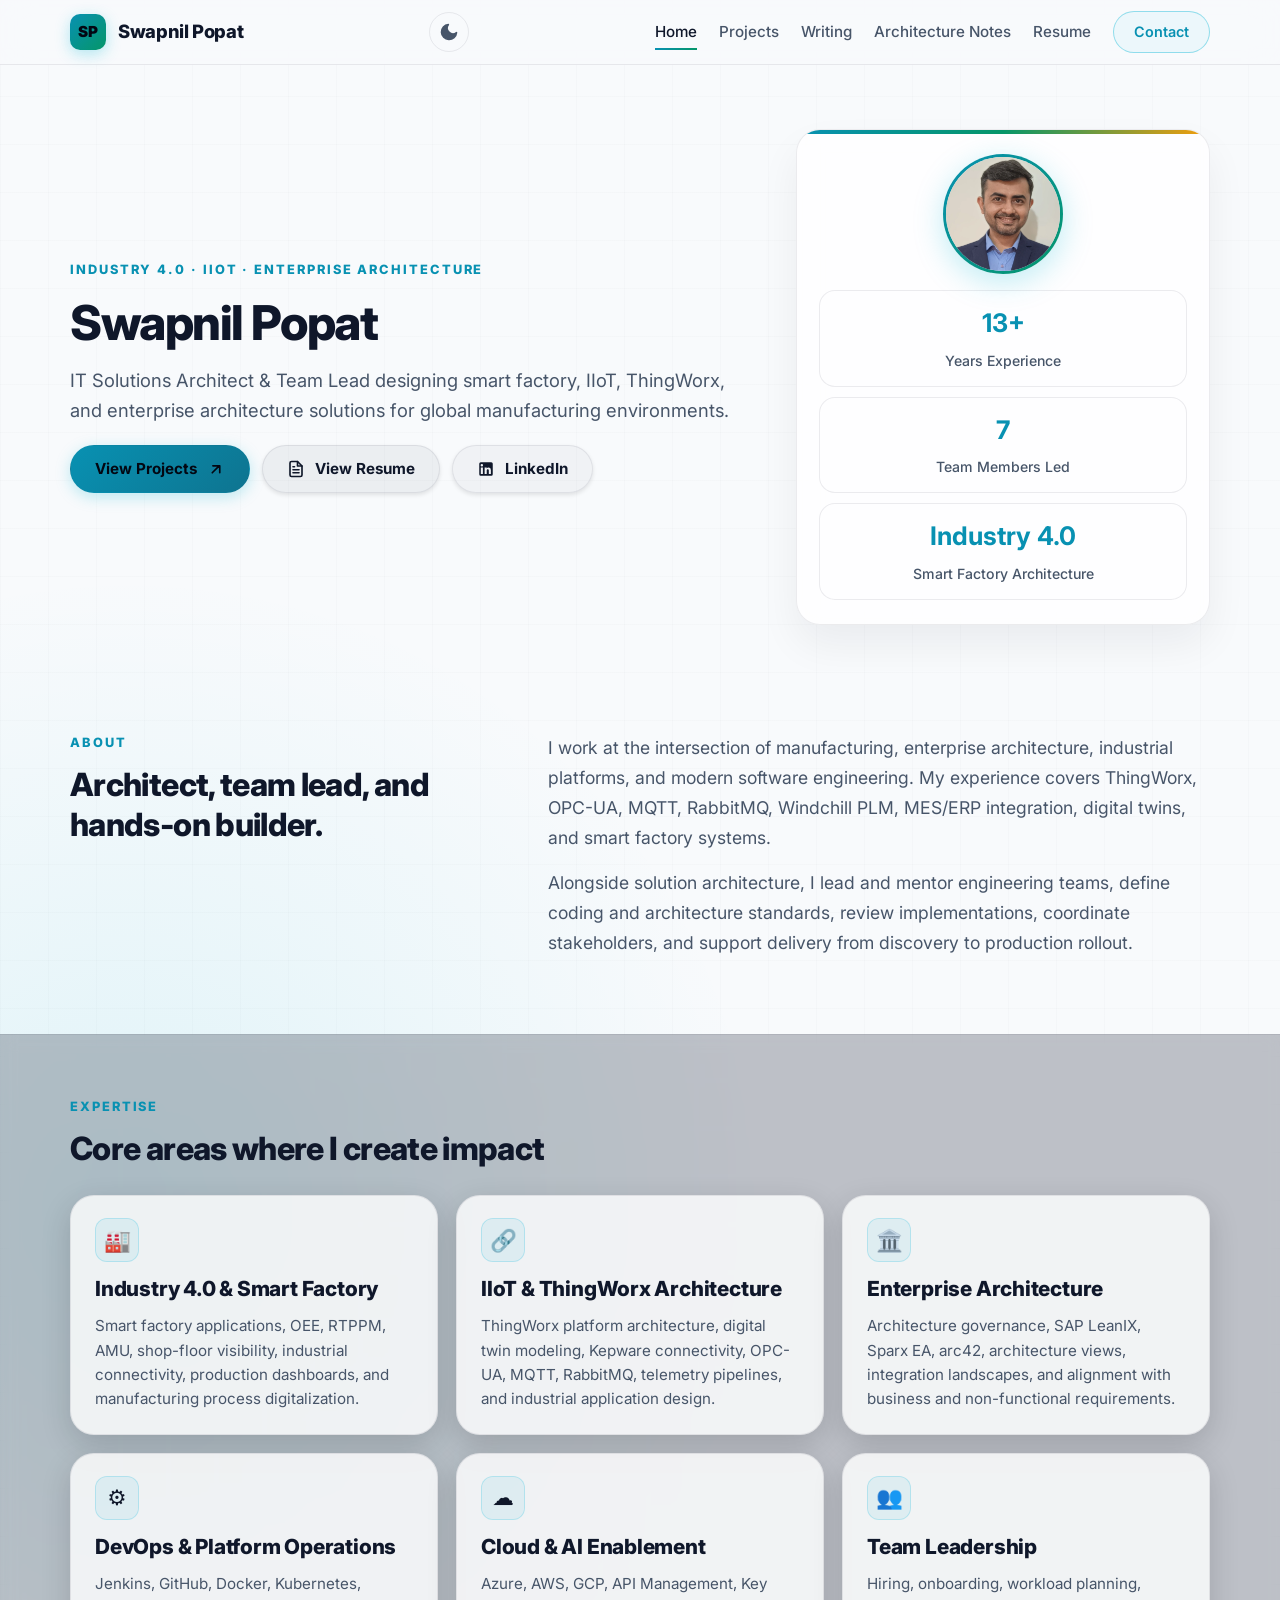
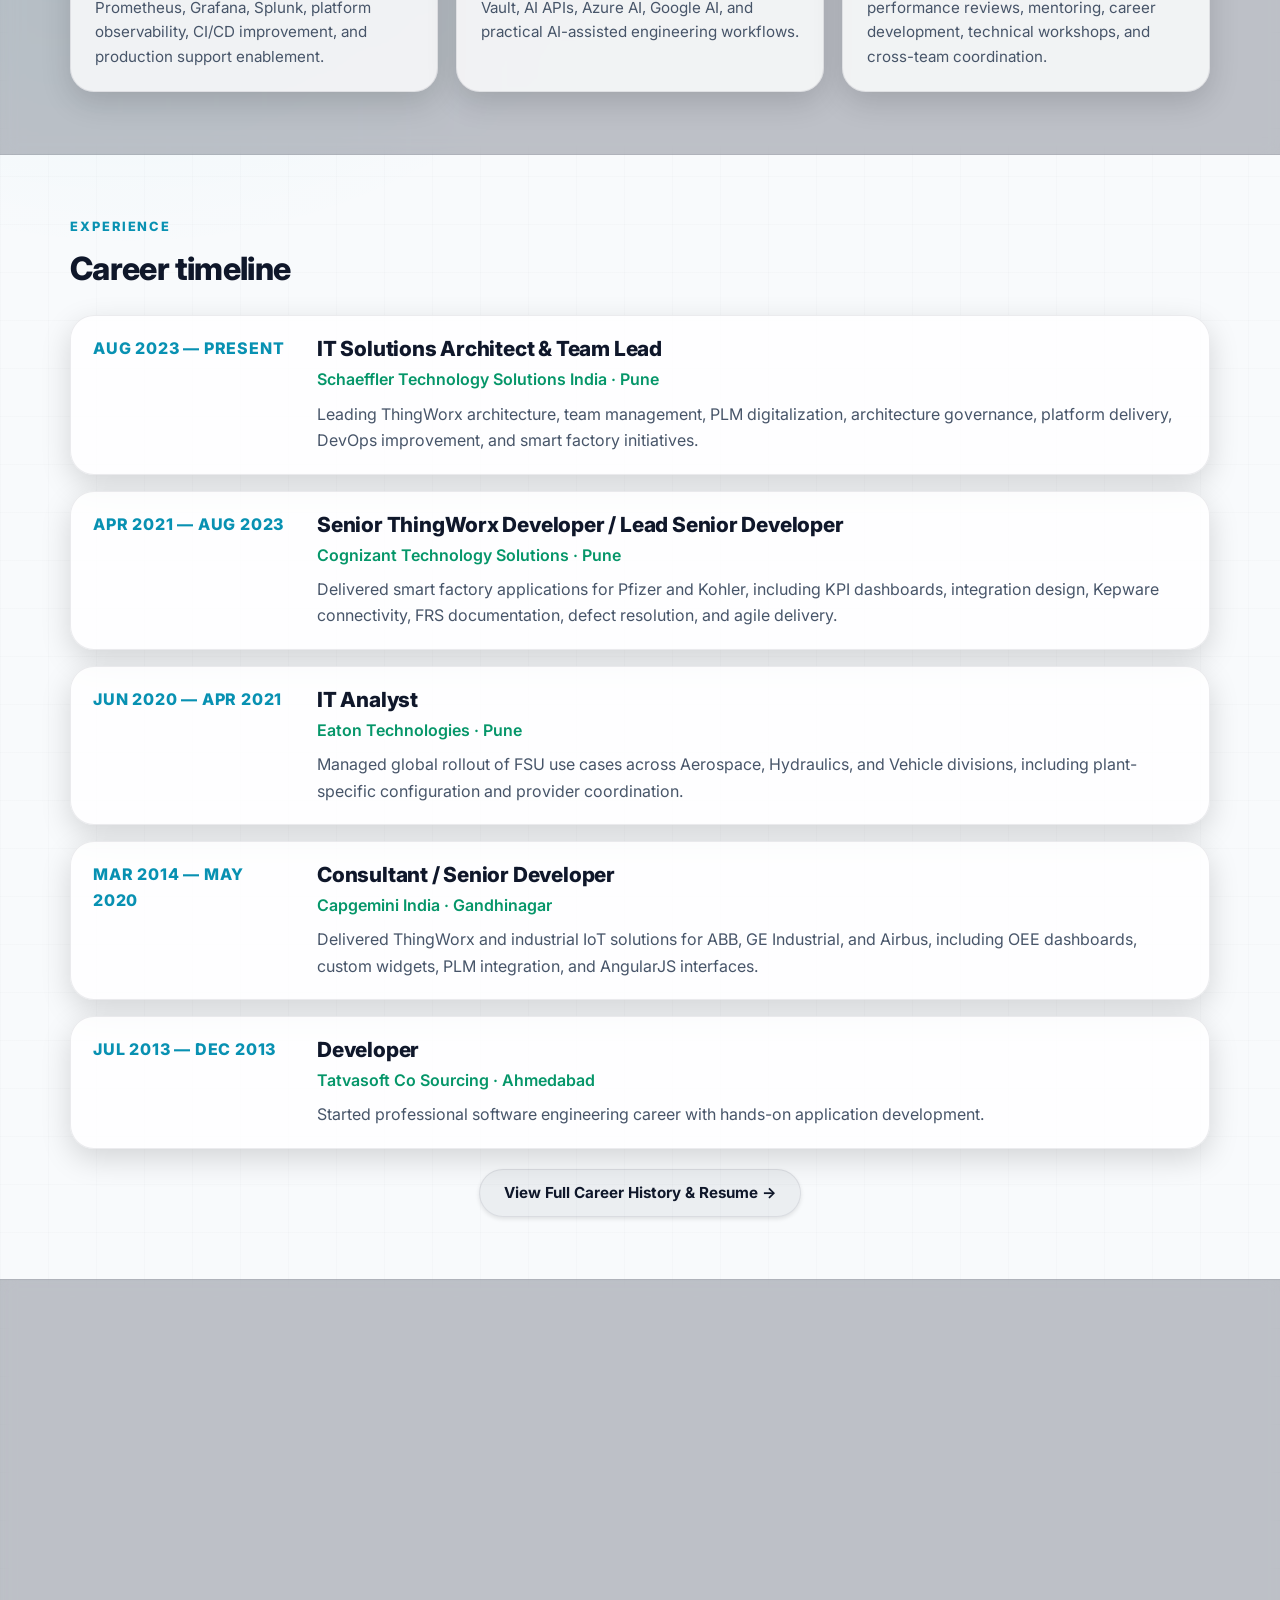
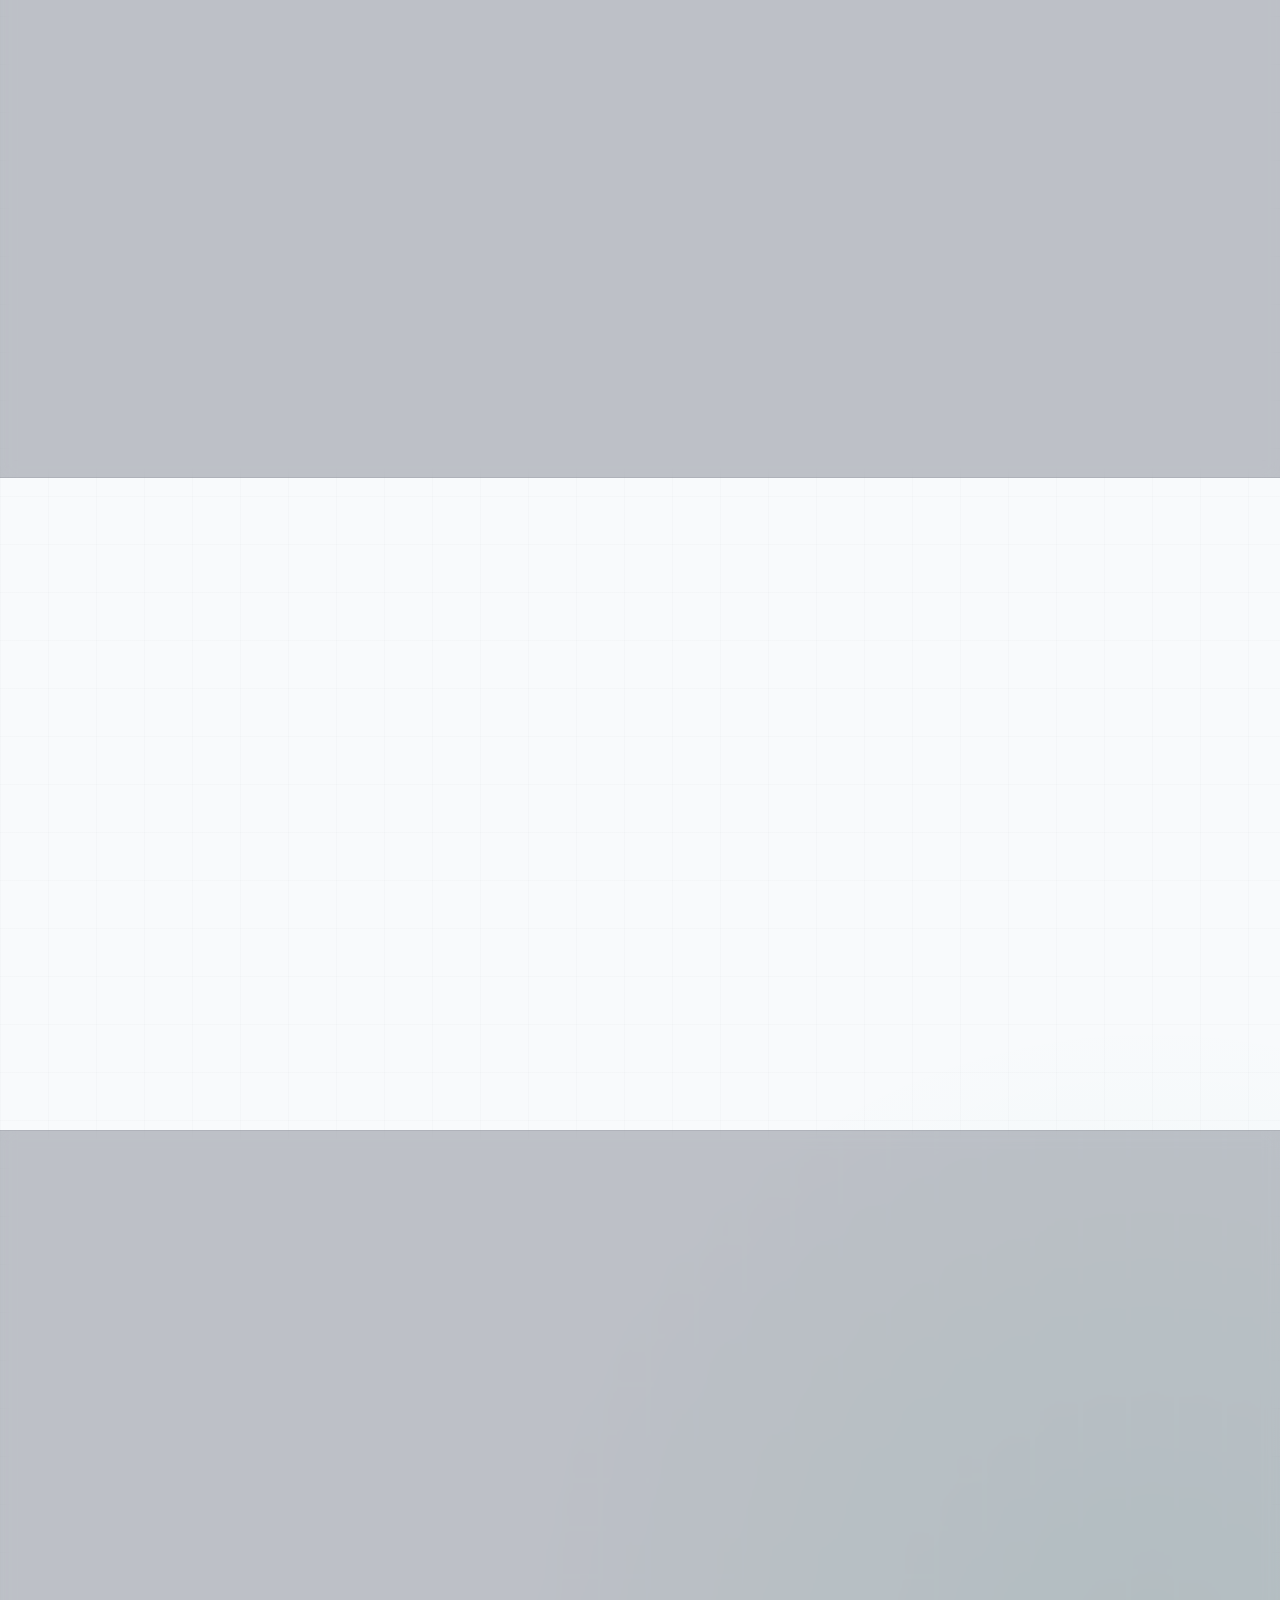
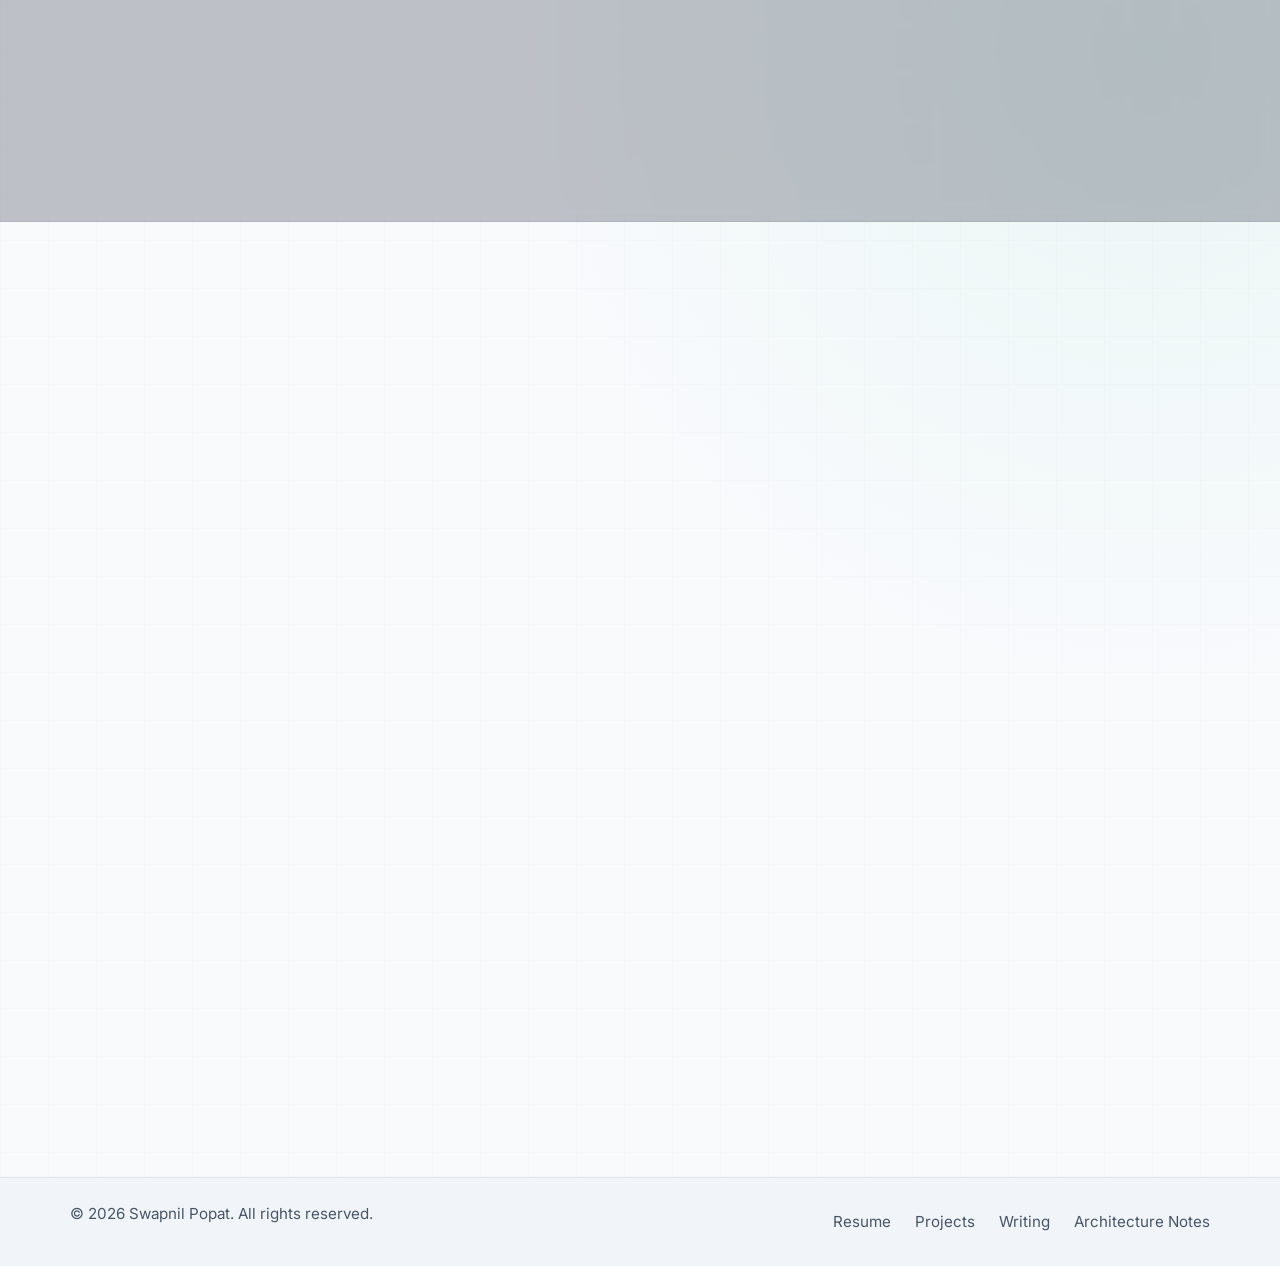
==== commit 703fc0b0: "feat: add portfolio, resume, writing, and architecture sections with supporting styles and assets" ====
--- a/index.html
+++ b/index.html
@@ -87,7 +87,7 @@
 	<meta name="theme-color" content="#0f172a">
 
   <!-- Preload Critical Resources -->
-  <link rel="preload" href="/assets/css/style.min.css?v=1.7" as="style" />
+  <link rel="preload" href="/assets/css/style.min.css?v=1.8" as="style" />
   <link rel="preload" href="/assets/img/profile.webp" as="image" type="image/webp" />
 
   <!-- Google Fonts (Optimized Async Load) -->
@@ -114,7 +114,7 @@
     })();
   </script>
   <!-- Main CSS -->
-  <link rel="stylesheet" href="/assets/css/style.min.css?v=1.7" />
+  <link rel="stylesheet" href="/assets/css/style.min.css?v=1.8" />
 
   <!-- Google Analytics (Lazy Loaded on User Interaction) -->
   <script>
--- a/assets/css/style.min.css
+++ b/assets/css/style.min.css
@@ -1 +1 @@
-:root{--bg:#090e17;--bg-soft:#0f172a;--bg-card:rgba(15,23,42,0.45);--bg-card-hover:rgba(30,41,59,0.35);--bg-card-strong:rgba(30,41,59,0.7);--text:#f8fafc;--muted:#94a3b8;--line:rgba(255,255,255,0.08);--primary:#06b6d4;--primary-strong:#0891b2;--accent:#10b981;--warning:#f59e0b;--shadow:0 20px 40px rgba(0,0,0,0.4);--radius-lg:24px;--radius-md:16px;--radius-sm:10px;--container:1140px;--grid-line:rgba(255,255,255,0.015);--header-bg:rgba(9,14,23,0.75);--mobile-nav-bg:rgba(9,14,23,0.98);--footer-bg:rgba(9,14,23,0.9);--heading-color:#ffffff;--md-sys-motion-easing-expressive:cubic-bezier(0.2,0,0,1);--md-sys-motion-easing-spring:cubic-bezier(0.34,1.56,0.64,1);--md-sys-shape-corner-extra-large:28px;--md-sys-shape-corner-large:20px;--md-sys-shape-corner-medium:14px;--md-sys-shape-corner-small:10px;--md-sys-shape-corner-full:9999px;--md-surface-1:rgba(255,255,255,0.03);--md-surface-2:rgba(255,255,255,0.06);--md-surface-container:rgba(15,23,42,0.55);--md-surface-container-high:rgba(30,41,59,0.7);--md-outline-variant:rgba(255,255,255,0.08);--primary-glow:rgba(6,182,212,0.35);--primary-container:rgba(6,182,212,0.12);--on-primary-container:#67e8f9;--space-section:clamp(42px,5.2vw,62px);--space-gap-lg:clamp(24px,3.5vw,36px);--space-gap-md:18px;--space-gap-sm:12px}[data-theme="light"]{--bg:#f8fafc;--bg-soft:#f1f5f9;--bg-card:rgba(255,255,255,0.8);--bg-card-hover:rgba(15,23,42,0.04);--bg-card-strong:rgba(241,245,249,0.9);--text:#0f172a;--muted:#475569;--line:rgba(15,23,42,0.08);--primary:#0891b2;--primary-strong:#0e7490;--accent:#059669;--shadow:0 20px 40px rgba(15,23,42,0.06);--grid-line:rgba(15,23,42,0.015);--header-bg:rgba(248,250,252,0.85);--mobile-nav-bg:rgba(248,250,252,0.98);--footer-bg:rgba(241,245,249,0.9);--heading-color:#0f172a;--md-surface-1:rgba(15,23,42,0.02);--md-surface-2:rgba(15,23,42,0.05);--md-surface-container:rgba(255,255,255,0.9);--md-surface-container-high:rgba(248,250,252,0.95);--md-outline-variant:rgba(15,23,42,0.08);--primary-glow:rgba(8,145,178,0.25);--primary-container:rgba(8,145,178,0.1);--on-primary-container:#0e7490}*{box-sizing:border-box;margin:0;padding:0}html{scroll-behavior:smooth}body{font-family:'Inter',ui-sans-serif,system-ui,-apple-system,BlinkMacSystemFont,"Segoe UI",sans-serif;background-color:var(--bg);background-image:radial-gradient(circle at 10% 20%,rgba(6,182,212,0.1) 0%,transparent 40rem),radial-gradient(circle at 90% 80%,rgba(16,185,129,0.06) 0%,transparent 40rem),linear-gradient(to right,var(--grid-line) 1px,transparent 1px),linear-gradient(to bottom,var(--grid-line) 1px,transparent 1px);background-size:100% 100%,100% 100%,48px 48px,48px 48px;color:var(--text);line-height:1.6;-webkit-font-smoothing:antialiased;position:relative;overflow-x:hidden;transition:background-color 0.3s ease,color 0.3s ease,border-color 0.3s ease}a{color:inherit;text-decoration:none;transition:all 0.2s ease}:focus-visible{outline:2px solid var(--primary);outline-offset:3px;border-radius:4px}img{max-width:100%;height:auto}.container{width:min(100% - 40px,var(--container));margin-inline:auto}.section{padding:var(--space-section) 0}.section-alt{background:rgba(15,23,42,0.25);border-top:1px solid var(--line);border-bottom:1px solid var(--line);backdrop-filter:blur(8px)}.section-kicker,.section-heading-row .section-kicker,.eyebrow{margin-bottom:12px;color:var(--primary);text-transform:uppercase;letter-spacing:0.15em;font-size:0.8rem;font-weight:800;display:block}h1,h2,h3,h4{font-weight:800;line-height:1.25;color:var(--heading-color)}h1{font-size:clamp(2rem,4vw,3rem);letter-spacing:-0.03em}h2{font-size:clamp(1.45rem,2.5vw,2.15rem);letter-spacing:-0.02em;margin-bottom:0.85rem}h3{font-size:clamp(1.15rem,1.8vw,1.3rem);letter-spacing:-0.01em}p{margin-bottom:1rem}p:last-child{margin-bottom:0}.muted{color:var(--muted)}.skip-link{position:absolute;top:-60px;left:1rem;z-index:9999;background:var(--primary);color:#000000;padding:0.75rem 1.5rem;border-radius:999px;font-weight:700;transition:top 0.2s ease}.skip-link:focus{top:1rem}.site-header{position:sticky;top:0;z-index:100;background:var(--header-bg);backdrop-filter:blur(16px);-webkit-backdrop-filter:blur(16px);border-bottom:1px solid var(--line);transition:background 0.3s ease,border-color 0.3s ease}.nav-container{display:flex;align-items:center;justify-content:space-between;min-height:64px}.logo{display:inline-flex;align-items:center;gap:12px;font-weight:800;font-size:1.15rem;letter-spacing:-0.02em;color:var(--text)}.logo-mark{width:36px;height:36px;display:grid;place-items:center;border-radius:10px;color:#030712;font-weight:900;font-size:0.95rem;background:linear-gradient(135deg,var(--primary),var(--accent));box-shadow:0 4px 15px rgba(6,182,212,0.3)}.logo-text{font-weight:800}.main-nav{display:flex;align-items:center;gap:22px}.nav-link{color:var(--muted);font-size:0.95rem;font-weight:500;position:relative;padding:6px 0}.nav-link:hover,.nav-link.active{color:var(--heading-color)}.nav-link::after{content:'';position:absolute;bottom:0;left:0;width:0;height:2px;background:linear-gradient(90deg,var(--primary),var(--accent));transition:width 0.3s ease}.nav-link:hover::after,.nav-link.active::after{width:100%}.nav-cta{padding:0.5rem 1.25rem;border:1px solid rgba(6,182,212,0.4);border-radius:999px;background:rgba(6,182,212,0.05);color:var(--primary) !important;font-weight:600;font-size:0.9rem}.nav-cta:hover{background:var(--primary);color:#030712 !important;box-shadow:0 4px 15px rgba(6,182,212,0.25);transform:translateY(-1px)}.theme-toggle-btn{background:none;border:1px solid var(--line);cursor:pointer;padding:8px;border-radius:50%;width:40px;height:40px;display:inline-flex;align-items:center;justify-content:center;color:var(--muted);transition:all 0.3s ease}.theme-toggle-btn:hover{color:var(--primary);border-color:rgba(6,182,212,0.4);background:rgba(255,255,255,0.05);transform:rotate(15deg)}[data-theme="light"] .theme-toggle-btn:hover{background:rgba(0,0,0,0.04)}.theme-toggle-btn svg{width:20px;height:20px;fill:currentColor}.nav-actions{display:flex;align-items:center;gap:12px}.mobile-nav-toggle{display:none;background:none;border:none;cursor:pointer;padding:8px;z-index:110}.mobile-nav-toggle .bar{display:block;width:24px;height:2px;margin:5px auto;background-color:var(--text);transition:all 0.3s ease-in-out}.btn{display:inline-flex;align-items:center;justify-content:center;gap:10px;min-height:48px;padding:0 24px;border-radius:var(--md-sys-shape-corner-full,999px);font-weight:700;font-size:0.95rem;cursor:pointer;border:1px solid transparent;text-decoration:none;position:relative;overflow:hidden;transition:all 0.3s var(--md-sys-motion-easing-spring,cubic-bezier(0.34,1.56,0.64,1));box-shadow:0 2px 4px rgba(0,0,0,0.1)}.btn svg{width:18px;height:18px;flex-shrink:0;transition:transform 0.3s var(--md-sys-motion-easing-spring,cubic-bezier(0.34,1.56,0.64,1))}.btn:hover svg.btn-icon-trailing{transform:translate(2px,-2px)}.btn:hover svg.btn-icon-leading{transform:scale(1.15)}.btn:hover{transform:translateY(-3px);box-shadow:0 8px 24px rgba(0,0,0,0.25)}.btn:active{transform:translateY(-1px) scale(0.98)}.btn-primary{background:linear-gradient(135deg,var(--primary),var(--primary-strong));color:#030712;box-shadow:0 4px 15px rgba(6,182,212,0.25)}.btn-primary:hover{box-shadow:0 8px 25px rgba(6,182,212,0.45)}.btn-secondary{background:rgba(255,255,255,0.05);border-color:var(--line);color:var(--text)}.btn-secondary:hover{background:rgba(255,255,255,0.1);border-color:rgba(255,255,255,0.2)}[data-theme="light"] .btn-secondary{background:rgba(15,23,42,0.05)}[data-theme="light"] .btn-secondary:hover{background:rgba(15,23,42,0.08)}.btn-ghost{border-color:var(--line);background:rgba(255,255,255,0.03);color:var(--text)}.btn-ghost:hover{background:rgba(255,255,255,0.08);border-color:rgba(6,182,212,0.35);color:var(--heading-color)}[data-theme="light"] .btn-ghost{background:rgba(15,23,42,0.03);border-color:var(--line)}[data-theme="light"] .btn-ghost:hover{background:rgba(15,23,42,0.07)}.btn-sm{min-height:38px;padding:0 16px;font-size:0.85rem}.hero{padding:clamp(42px,5.2vw,64px) 0 clamp(32px,3.8vw,46px)}.hero-grid{display:grid;grid-template-columns:1.25fr 0.75fr;gap:var(--space-gap-lg);align-items:center}.hero-subtitle{font-size:clamp(1.02rem,1.8vw,1.15rem);color:var(--muted);margin:12px 0 20px;max-width:680px;line-height:1.65}.hero-actions{display:flex;flex-wrap:wrap;gap:12px}.hero-card{position:relative;padding:24px 22px;border:1px solid var(--line);border-radius:var(--radius-lg);background:var(--bg-card);backdrop-filter:blur(12px);-webkit-backdrop-filter:blur(12px);box-shadow:var(--shadow);text-align:center;overflow:hidden}.card-topline{position:absolute;top:0;left:0;width:100%;height:4px;background:linear-gradient(90deg,var(--primary),var(--accent),var(--warning))}.profile-container{display:flex;justify-content:center;margin-bottom:16px}.profile-image{width:120px;height:120px;border-radius:50%;object-fit:cover;border:3px solid transparent;background-image:linear-gradient(var(--bg-soft),var(--bg-soft)),linear-gradient(135deg,var(--primary),var(--accent));background-origin:border-box;background-clip:padding-box,border-box;box-shadow:0 8px 30px rgba(6,182,212,0.25)}.metrics-container{display:grid;gap:10px}.metric{padding:12px 14px;border-radius:var(--radius-md);background:rgba(255,255,255,0.02);border:1px solid var(--line);transition:all 0.3s ease}.metric:hover{background:rgba(255,255,255,0.04);border-color:rgba(6,182,212,0.25)}.metric strong{display:block;font-size:1.6rem;color:var(--primary);margin-bottom:4px}.metric span{font-size:0.88rem;color:var(--muted);font-weight:500}.two-column{display:grid;grid-template-columns:0.8fr 1.2fr;gap:var(--space-gap-lg);align-items:start}.content-block{font-size:1.1rem;color:var(--muted)}.content-block p{margin-bottom:0.95rem;line-height:1.7}.section-heading{margin-bottom:26px;max-width:700px}.section-heading h2{margin-top:6px}.section-heading-row{display:flex;justify-content:space-between;align-items:flex-end;margin-bottom:26px;gap:18px}.section-heading-row .section-heading{margin-bottom:0}.text-link{color:var(--primary);font-weight:700;display:inline-flex;align-items:center;gap:8px}.text-link:hover{color:var(--primary-strong);transform:translateX(4px)}.cards-grid{display:grid;grid-template-columns:repeat(3,1fr);gap:18px}.card,.info-card,.project-card,.writing-card,.contact-card,.timeline-item{border:1px solid var(--line);background:var(--bg-card);border-radius:var(--radius-lg);padding:22px 24px;box-shadow:0 10px 30px rgba(0,0,0,0.15);transition:all 0.3s cubic-bezier(0.4,0,0.2,1);position:relative;overflow:hidden}.card:hover,.info-card:hover,.project-card:hover,.writing-card:hover{transform:translateY(-6px);border-color:rgba(6,182,212,0.3);box-shadow:0 15px 35px rgba(6,182,212,0.08);background:var(--bg-card-hover)}.icon-box{width:44px;height:44px;display:grid;place-items:center;border-radius:12px;background:rgba(6,182,212,0.08);border:1px solid rgba(6,182,212,0.2);font-size:1.35rem;margin-bottom:14px;transition:all 0.3s ease}.info-card:hover .icon-box{background:rgba(6,182,212,0.15);border-color:var(--primary);box-shadow:0 0 15px rgba(6,182,212,0.2)}.info-card h3{margin-bottom:12px}.info-card p{color:var(--muted);font-size:0.95rem;line-height:1.6}.timeline{display:flex;flex-direction:column;gap:16px}.timeline-item{display:grid;grid-template-columns:200px 1fr;gap:24px;padding:20px 22px;background:var(--bg-card)}.timeline-item:hover{border-color:rgba(6,182,212,0.3);transform:translateY(-3px);box-shadow:0 12px 30px rgba(0,0,0,0.2);background:var(--bg-card-hover)}.timeline-date{color:var(--primary);font-weight:800;font-size:1rem;letter-spacing:0.05em;text-transform:uppercase}.timeline-content h3{margin-bottom:4px}.timeline-content .muted{font-weight:600;color:var(--accent);margin-bottom:8px}.timeline-content p{font-size:1rem;line-height:1.65;color:var(--muted)}.project-grid{display:grid;grid-template-columns:repeat(2,1fr);gap:18px}.project-card{display:flex;flex-direction:column;justify-content:space-between;min-height:220px}.project-card.featured{background:linear-gradient(135deg,rgba(6,182,212,0.1) 0%,rgba(16,185,129,0.05) 100%),var(--bg-card);border-color:rgba(6,182,212,0.2)}.project-card.featured:hover{border-color:rgba(6,182,212,0.4)}.project-card h3{margin:10px 0 10px}.project-card p:not(.tag){color:var(--muted);font-size:0.98rem;line-height:1.6;margin-bottom:14px}.tag{color:var(--accent);font-size:0.75rem;font-weight:800;text-transform:uppercase;letter-spacing:0.12em;display:block}.tech-stack{display:flex;flex-wrap:wrap;gap:8px;margin-top:auto}.tech-stack span,.skill-cloud span,.pill-list span{display:inline-flex;align-items:center;padding:6px 12px;border:1px solid var(--line);border-radius:999px;background:rgba(255,255,255,0.04);color:var(--text);font-size:0.8rem;font-weight:600;transition:all 0.2s ease}.tech-stack span:hover,.skill-cloud span:hover,.pill-list span:hover{background:rgba(6,182,212,0.1);border-color:rgba(6,182,212,0.3);color:var(--heading-color)}.pill-list{display:flex;flex-wrap:wrap;gap:12px}.writing-card{display:grid;grid-template-columns:1.2fr 0.8fr;align-items:center;gap:24px}.writing-card p{font-size:1.1rem;line-height:1.7}.contact-section{padding-bottom:var(--space-section)}.contact-card{padding:clamp(24px,3.2vw,36px);display:grid;grid-template-columns:0.95fr 1.05fr;gap:clamp(24px,3.2vw,36px);align-items:start;border-radius:var(--md-sys-shape-corner-extra-large);background:radial-gradient(circle at 10% 10%,rgba(6,182,212,0.12) 0%,transparent 60%),var(--bg-card-strong);border:1px solid var(--line);box-shadow:var(--shadow);position:relative;overflow:hidden}.contact-intro{display:flex;flex-direction:column;gap:10px}.contact-card h2{font-size:clamp(1.6rem,2.8vw,2.15rem);font-weight:800;letter-spacing:-0.02em;line-height:1.2}.contact-card p{color:var(--muted);font-size:1.05rem;line-height:1.65}.contact-status-chip{display:inline-flex;align-items:center;gap:10px;padding:8px 16px;background:var(--primary-container);border:1px solid rgba(6,182,212,0.25);border-radius:var(--md-sys-shape-corner-full);color:var(--on-primary-container);font-size:0.85rem;font-weight:600;width:fit-content;margin-top:6px}.contact-status-dot{width:8px;height:8px;border-radius:50%;background:var(--accent);box-shadow:0 0 8px var(--accent);animation:pulse-dot 2s infinite}@keyframes pulse-dot{0%,100%{transform:scale(1);opacity:1}50%{transform:scale(1.35);opacity:0.65}}.contact-grid{display:grid;grid-template-columns:repeat(2,1fr);gap:10px}.contact-btn{display:flex;align-items:center;gap:12px;padding:12px 14px;border-radius:var(--md-sys-shape-corner-large);background:var(--md-surface-1);border:1px solid var(--md-outline-variant);backdrop-filter:blur(12px);-webkit-backdrop-filter:blur(12px);color:var(--text);text-decoration:none;position:relative;overflow:hidden;transition:transform 0.3s var(--md-sys-motion-easing-spring),box-shadow 0.3s var(--md-sys-motion-easing-expressive),background 0.3s ease,border-color 0.3s ease;box-shadow:0 2px 8px rgba(0,0,0,0.04)}.contact-btn--featured{grid-column:1 / -1}.contact-btn::before{content:'';position:absolute;inset:0;background:linear-gradient(135deg,rgba(255,255,255,0.06),transparent);opacity:0;transition:opacity 0.3s ease}.contact-btn:hover{transform:translateY(-3px);background:var(--bg-card-hover);border-color:rgba(6,182,212,0.35);box-shadow:0 10px 24px rgba(0,0,0,0.2),0 0 0 1px rgba(6,182,212,0.15)}.contact-btn:hover::before{opacity:1}.contact-btn:active{transform:translateY(-1px) scale(0.99)}.contact-btn-icon{width:44px;height:44px;min-width:44px;min-height:44px;max-width:44px;max-height:44px;border-radius:var(--md-sys-shape-corner-medium);display:flex;align-items:center;justify-content:center;background:var(--md-surface-2);border:1px solid var(--md-outline-variant);color:var(--primary);flex-shrink:0;overflow:hidden;transition:transform 0.35s var(--md-sys-motion-easing-spring),background 0.3s ease,color 0.3s ease,border-color 0.3s ease}.contact-btn-icon svg,svg.contact-svg{width:22px !important;height:22px !important;min-width:22px !important;min-height:22px !important;max-width:22px !important;max-height:22px !important;display:block !important;flex-shrink:0 !important}.contact-btn:hover .contact-btn-icon{transform:scale(1.08)}.contact-btn--email:hover .contact-btn-icon{background:rgba(234,67,53,0.12);color:#ea4335;border-color:rgba(234,67,53,0.3)}.contact-btn--linkedin:hover .contact-btn-icon{background:rgba(10,102,194,0.12);color:#0a66c2;border-color:rgba(10,102,194,0.3)}.contact-btn--x:hover .contact-btn-icon{background:rgba(255,255,255,0.12);color:var(--heading-color);border-color:rgba(255,255,255,0.3)}[data-theme="light"] .contact-btn--x:hover .contact-btn-icon{background:rgba(0,0,0,0.08);color:#000000;border-color:rgba(0,0,0,0.2)}.contact-btn--instagram:hover .contact-btn-icon{background:linear-gradient(135deg,rgba(225,48,108,0.15),rgba(131,58,180,0.15));color:#e1306c;border-color:rgba(225,48,108,0.35)}.contact-btn--facebook:hover .contact-btn-icon{background:rgba(24,119,242,0.12);color:#1877f2;border-color:rgba(24,119,242,0.3)}.contact-btn--website:hover .contact-btn-icon{background:rgba(6,182,212,0.15);color:var(--primary);border-color:rgba(6,182,212,0.35)}.contact-btn--blog:hover .contact-btn-icon{background:rgba(16,185,129,0.15);color:var(--accent);border-color:rgba(16,185,129,0.35)}.contact-btn-content{display:flex;flex-direction:column;flex-grow:1;min-width:0;gap:2px}.contact-btn-title{font-weight:700;font-size:0.95rem;color:var(--heading-color);line-height:1.2}.contact-btn-detail{font-size:0.78rem;color:var(--muted);line-height:1.3;white-space:nowrap;overflow:hidden;text-overflow:ellipsis;transition:color 0.2s ease}.contact-btn:hover .contact-btn-detail{color:var(--text)}.contact-btn-arrow{width:28px;height:28px;min-width:28px;min-height:28px;max-width:28px;max-height:28px;border-radius:50%;display:flex;align-items:center;justify-content:center;color:var(--muted);opacity:0.5;flex-shrink:0;overflow:hidden;transition:transform 0.3s var(--md-sys-motion-easing-spring),color 0.2s ease,opacity 0.2s ease,background 0.2s ease}.contact-btn-arrow svg,svg.arrow-svg{width:16px !important;height:16px !important;min-width:16px !important;min-height:16px !important;max-width:16px !important;max-height:16px !important;display:block !important;flex-shrink:0 !important}.contact-btn:hover .contact-btn-arrow{transform:translate(2px,-2px);opacity:1;color:var(--primary);background:rgba(6,182,212,0.08)}.contact-links{display:grid;gap:16px}.contact-links a{padding:16px 20px;border:1px solid var(--line);border-radius:var(--radius-md);background:rgba(255,255,255,0.02);color:var(--text);font-weight:600;font-size:1rem;display:flex;align-items:center;justify-content:space-between;transition:all 0.3s ease;overflow-wrap:anywhere}.contact-links a::after{content:'→';transition:transform 0.2s ease;color:var(--primary);font-weight:800}.contact-links a:hover{background:rgba(6,182,212,0.08);border-color:rgba(6,182,212,0.3);transform:translateX(6px)}.contact-links a:hover::after{transform:translateX(4px)}.site-footer{border-top:1px solid var(--line);padding:24px 0;background:var(--footer-bg);color:var(--muted);font-size:0.95rem;transition:background-color 0.3s ease,border-color 0.3s ease,color 0.3s ease}.footer-container{display:flex;justify-content:space-between;align-items:center}.footer-links{display:flex;gap:24px}.footer-links a:hover{color:var(--text)}.page-shell{width:min(100% - 40px,var(--container));margin-inline:auto;padding:clamp(32px,4vw,48px) 0 clamp(36px,4.5vw,56px)}.page-hero{margin-bottom:24px;max-width:800px}.page-hero h1{font-size:clamp(1.85rem,3.2vw,2.4rem);letter-spacing:-0.025em;margin:8px 0 14px}.page-hero p{font-size:clamp(0.98rem,1.6vw,1.08rem);color:var(--muted);line-height:1.65}.card h2{font-size:1.22rem;margin:6px 0 8px;line-height:1.35}.card ul{list-style:none;margin-top:12px;display:grid;gap:6px}.card li{position:relative;padding-left:24px;font-size:0.95rem;color:var(--muted)}.card li::before{content:'→';position:absolute;left:0;color:var(--primary);font-weight:800;transition:transform 0.2s ease}.card:hover li::before{transform:translateX(2px)}.resume-section{margin-bottom:24px;border-bottom:1px solid var(--line);padding-bottom:20px}.resume-section:last-of-type{border-bottom:none;padding-bottom:0}.resume-section h2{font-size:1.45rem;margin-bottom:12px;color:var(--primary);letter-spacing:-0.02em;display:flex;align-items:center;gap:10px}.resume-lead-text{font-size:0.96rem;line-height:1.6;color:var(--text);margin-bottom:0.75rem}.resume-hero{margin-bottom:20px;padding-bottom:16px;border-bottom:1px solid var(--line)}.resume-hero h1{margin:6px 0 10px;font-size:clamp(1.95rem,3.8vw,2.75rem);letter-spacing:-0.025em}.resume-hero-subtitle{font-size:clamp(0.98rem,1.6vw,1.08rem);color:var(--muted);line-height:1.6;margin-bottom:12px}.resume-contact-bar{display:flex;flex-wrap:wrap;gap:8px 16px;margin-bottom:16px;padding:10px 14px;border-radius:var(--radius-md);background:var(--bg-card);border:1px solid var(--line);font-size:0.92rem}.resume-contact-item{display:inline-flex;align-items:center;gap:8px;color:var(--text);transition:color 0.2s ease}.resume-contact-item svg{width:16px;height:16px;color:var(--primary);flex-shrink:0}a.resume-contact-item:hover{color:var(--primary)}.resume-actions{display:flex;flex-wrap:wrap;gap:10px}.resume-achievements-grid{display:grid;grid-template-columns:repeat(2,1fr);gap:10px}.resume-achievement-item{display:flex;align-items:flex-start;gap:10px;padding:10px 14px;border-radius:var(--radius-md);background:var(--bg-card);border:1px solid var(--line);transition:all 0.25s ease}.resume-achievement-item:hover{border-color:rgba(6,182,212,0.3);transform:translateY(-2px);background:var(--bg-card-hover)}.resume-achievement-icon{width:32px;height:32px;border-radius:8px;background:var(--primary-container);color:var(--primary);display:flex;align-items:center;justify-content:center;font-size:1rem;flex-shrink:0;margin-top:2px}.resume-achievement-text{font-size:0.94rem;line-height:1.6;color:var(--text)}.resume-achievement-text strong{color:var(--heading-color);font-weight:700}.resume-role-card{border:1px solid var(--line);background:var(--bg-card);border-radius:var(--radius-lg);padding:18px 20px;margin-bottom:14px;transition:all 0.3s cubic-bezier(0.4,0,0.2,1);position:relative;overflow:hidden}.resume-role-card:last-child{margin-bottom:0}.resume-role-card:hover{border-color:rgba(6,182,212,0.35);box-shadow:0 10px 30px rgba(0,0,0,0.2);background:var(--bg-card-hover)}.resume-role-header{display:flex;justify-content:space-between;align-items:flex-start;gap:12px;margin-bottom:6px;flex-wrap:wrap}.resume-role-title{font-size:1.35rem;font-weight:800;color:var(--heading-color);line-height:1.3}.resume-role-company{font-size:1.05rem;font-weight:600;color:var(--primary);margin-top:2px}.resume-role-meta{display:flex;align-items:center;gap:10px;flex-wrap:wrap}.resume-date-badge{display:inline-flex;align-items:center;padding:4px 12px;border-radius:999px;background:var(--primary-container);color:var(--on-primary-container);font-size:0.82rem;font-weight:700;letter-spacing:0.02em}.resume-client-badge{display:inline-flex;align-items:center;padding:4px 12px;border-radius:999px;background:rgba(16,185,129,0.12);border:1px solid rgba(16,185,129,0.25);color:#34d399;font-size:0.82rem;font-weight:600}.resume-location-badge{color:var(--muted);font-size:0.88rem;font-weight:500}.resume-sub-heading{font-size:0.92rem;font-weight:700;text-transform:uppercase;letter-spacing:0.06em;color:var(--heading-color);margin:10px 0 4px;padding-bottom:3px;border-bottom:1px dashed var(--line)}.resume-bullet-list{list-style:none;display:grid;gap:5px;margin:6px 0 8px}.resume-bullet-list li{position:relative;padding-left:18px;font-size:0.91rem;color:var(--text);line-height:1.5}.resume-bullet-list li::before{content:'▸';position:absolute;left:0;top:0;color:var(--primary);font-weight:900;font-size:1rem}.resume-bullet-list li strong{color:var(--heading-color)}.resume-tech-tags{display:flex;flex-wrap:wrap;gap:6px;margin-top:8px;padding-top:8px;border-top:1px solid var(--line)}.resume-tech-pill{display:inline-flex;align-items:center;padding:4px 10px;border-radius:6px;background:rgba(255,255,255,0.04);border:1px solid var(--line);font-size:0.78rem;font-weight:600;color:var(--muted);transition:all 0.2s ease}[data-theme="light"] .resume-tech-pill{background:rgba(15,23,42,0.04)}.resume-tech-pill:hover{background:var(--primary-container);color:var(--primary);border-color:rgba(6,182,212,0.3)}.resume-skills-grid{display:grid;grid-template-columns:repeat(3,1fr);gap:12px}.resume-skill-card{padding:14px 16px;border-radius:var(--radius-md);background:var(--bg-card);border:1px solid var(--line);transition:all 0.25s ease}.resume-skill-card:hover{border-color:rgba(6,182,212,0.35);transform:translateY(-3px);background:var(--bg-card-hover)}.resume-skill-card-header{display:flex;align-items:center;gap:8px;margin-bottom:8px}.resume-skill-icon{font-size:1.25rem}.resume-skill-card h3{font-size:1.05rem;color:var(--heading-color);margin:0}.resume-skill-items{display:flex;flex-wrap:wrap;gap:8px}.resume-skill-tag{display:inline-flex;align-items:center;padding:5px 11px;border-radius:999px;background:rgba(255,255,255,0.04);border:1px solid var(--line);font-size:0.82rem;color:var(--text);font-weight:500;transition:all 0.2s ease}[data-theme="light"] .resume-skill-tag{background:rgba(15,23,42,0.04)}.resume-skill-tag:hover{background:var(--primary-container);color:var(--primary);border-color:rgba(6,182,212,0.3)}.resume-two-col{display:grid;grid-template-columns:1.2fr 0.8fr;gap:14px}.resume-cert-list{display:grid;gap:8px}.resume-cert-row{display:flex;align-items:center;justify-content:space-between;padding:8px 12px;border-radius:var(--radius-md);background:var(--bg-card);border:1px solid var(--line);transition:all 0.2s ease;text-decoration:none;color:var(--text)}.resume-cert-row:hover{border-color:rgba(6,182,212,0.35);background:var(--bg-card-hover);transform:translateX(4px)}.resume-cert-info{display:flex;flex-direction:column;gap:3px}.resume-cert-name{font-size:0.95rem;font-weight:700;color:var(--heading-color)}.resume-cert-issuer{font-size:0.82rem;color:var(--primary)}.resume-cert-year{font-size:0.82rem;font-weight:700;color:var(--muted);padding:3px 8px;border-radius:4px;background:rgba(255,255,255,0.05)}.resume-edu-card{padding:14px 16px;border-radius:var(--radius-md);background:var(--bg-card);border:1px solid var(--line);margin-bottom:10px}.resume-edu-title{font-size:1.15rem;font-weight:800;color:var(--heading-color)}.resume-edu-institution{font-size:1rem;font-weight:600;color:var(--primary);margin:4px 0 8px}.resume-edu-meta{font-size:0.9rem;color:var(--muted);line-height:1.6}.resume-project-item{padding:12px 14px;border-radius:var(--radius-md);background:var(--bg-card);border:1px solid var(--line);margin-bottom:10px;transition:all 0.25s ease}.resume-project-item:hover{border-color:rgba(6,182,212,0.35);transform:translateY(-2px);background:var(--bg-card-hover)}.resume-project-header{display:flex;justify-content:space-between;align-items:center;margin-bottom:8px}.resume-project-title{font-size:1.05rem;font-weight:700;color:var(--heading-color)}.resume-project-domain{font-size:0.82rem;color:var(--primary);font-family:monospace}.resume-project-desc{font-size:0.92rem;color:var(--text);line-height:1.6;margin-bottom:10px}.skill-cloud{display:flex;flex-wrap:wrap;gap:10px}a:focus-visible,button:focus-visible{outline:3px solid var(--primary);outline-offset:4px;border-radius:6px}@media (max-width:1024px){.hero-grid{grid-template-columns:1.1fr 0.9fr;gap:28px}.cards-grid{grid-template-columns:repeat(2,1fr);gap:16px}.two-column{grid-template-columns:1fr;gap:22px}.contact-card{grid-template-columns:1fr;gap:24px;padding:24px}.writing-card{grid-template-columns:1fr;gap:18px}.resume-skills-grid{grid-template-columns:repeat(2,1fr);gap:12px}.resume-two-col{grid-template-columns:1fr;gap:14px}}@media (max-width:768px){h1{font-size:clamp(1.75rem,5.5vw,2.25rem);letter-spacing:-0.025em}h2{font-size:clamp(1.3rem,4vw,1.65rem)}.page-hero{margin-bottom:18px}.page-hero h1{font-size:clamp(1.55rem,4.5vw,1.95rem)}.page-shell{padding:24px 0 36px}.section{padding:clamp(28px,4.5vw,40px) 0}.hero{padding:32px 0 24px}.hero-grid{grid-template-columns:1fr;gap:24px}.hero-card{max-width:420px;margin:0 auto}.mobile-nav-toggle{display:block}.main-nav{position:fixed;top:64px;left:-100%;width:100%;height:calc(100vh - 64px);background:var(--mobile-nav-bg);backdrop-filter:blur(20px);-webkit-backdrop-filter:blur(20px);flex-direction:column;align-items:center;justify-content:flex-start;padding-top:32px;padding-bottom:32px;gap:24px;transition:left 0.3s cubic-bezier(0.4,0,0.2,1);border-top:1px solid var(--line);z-index:99;overflow-y:auto;-webkit-overflow-scrolling:touch}.main-nav.active{left:0}.nav-link{font-size:1.2rem}.nav-cta{font-size:1.1rem;padding:10px 24px}.timeline-item{grid-template-columns:1fr;gap:16px;padding:24px}.project-grid{grid-template-columns:1fr}.footer-container{flex-direction:column;gap:20px;text-align:center}.footer-links{justify-content:center;flex-wrap:wrap}.resume-achievements-grid{grid-template-columns:1fr}.resume-skills-grid{grid-template-columns:1fr}.resume-contact-bar{flex-direction:column;gap:10px}.resume-role-card{padding:20px 18px}.mobile-nav-toggle.active .bar:nth-child(1){transform:translateY(7px) rotate(45deg)}.mobile-nav-toggle.active .bar:nth-child(2){opacity:0}.mobile-nav-toggle.active .bar:nth-child(3){transform:translateY(-7px) rotate(-45deg)}}@media (max-width:640px){.contact-grid{grid-template-columns:1fr;gap:12px}.contact-card{padding:28px 20px;border-radius:var(--radius-lg)}}@media (max-width:480px){.cards-grid{grid-template-columns:1fr}.hero-actions{flex-direction:column;width:100%}.hero-actions .btn{width:100%}.logo-text{display:none}}.error-page{display:flex;flex-direction:column;align-items:center;justify-content:center;min-height:100vh;text-align:center;padding:24px}.error-page h1{font-size:clamp(4.5rem,10vw,7rem);line-height:1;background:linear-gradient(135deg,var(--primary),var(--accent));-webkit-background-clip:text;-webkit-text-fill-color:transparent;margin-bottom:1.25rem}.error-page p{font-size:1.25rem;color:var(--muted);margin-bottom:2.5rem}section{content-visibility:auto;contain-intrinsic-size:600px}.project-search-container{position:relative;margin-bottom:14px;max-width:480px;width:100%}.project-search-input{width:100%;padding:10px 16px 10px 42px;border-radius:var(--md-sys-shape-corner-full,999px);background:var(--bg-card);border:1px solid var(--line);color:var(--text);font-family:inherit;font-size:0.92rem;transition:all 0.25s ease;box-shadow:0 2px 8px rgba(0,0,0,0.05)}.project-search-input:focus{outline:none;border-color:var(--primary);background:var(--bg-card-hover);box-shadow:0 0 16px var(--primary-glow)}.project-search-container .search-icon{position:absolute;left:15px;top:50%;transform:translateY(-50%);color:var(--muted);pointer-events:none;transition:color 0.2s ease}.project-search-input:focus + .search-icon,.project-search-container:focus-within .search-icon{color:var(--primary)}.no-results-card{text-align:center;padding:36px 20px;background:var(--bg-card);border:1px dashed var(--line);border-radius:var(--radius-lg);margin-bottom:24px}.no-results-title{font-size:1.15rem;font-weight:700;color:var(--heading-color);margin-bottom:6px}.no-results-desc{font-size:0.92rem;color:var(--muted);margin:0}.md-filter-bar{display:flex;flex-wrap:wrap;gap:8px;margin-bottom:20px;align-items:center}.md-chip{display:inline-flex;align-items:center;gap:8px;padding:8px 18px;border-radius:var(--md-sys-shape-corner-full,999px);font-size:0.88rem;font-weight:600;background:var(--bg-card);color:var(--muted);border:1px solid var(--line);cursor:pointer;transition:all 0.25s var(--md-sys-motion-easing-spring,cubic-bezier(0.34,1.56,0.64,1));user-select:none}.md-chip:hover{background:var(--bg-card-hover);color:var(--text);border-color:rgba(6,182,212,0.35);transform:translateY(-2px)}.md-chip.active{background:var(--primary-container,rgba(6,182,212,0.15));color:var(--on-primary-container,#06b6d4);border-color:var(--primary);box-shadow:0 0 16px var(--primary-glow)}.md-chip-count{font-size:0.75rem;padding:2px 7px;border-radius:999px;background:rgba(255,255,255,0.08);color:inherit}[data-theme="light"] .md-chip-count{background:rgba(0,0,0,0.06)}.card.is-hidden{display:none !important}.md-fab{position:fixed;bottom:32px;right:32px;width:52px;height:52px;border-radius:var(--md-sys-shape-corner-large,16px);background:var(--bg-card-strong);color:var(--primary);border:1px solid var(--line);box-shadow:0 10px 30px rgba(0,0,0,0.35);backdrop-filter:blur(12px);-webkit-backdrop-filter:blur(12px);display:flex;align-items:center;justify-content:center;cursor:pointer;opacity:0;visibility:hidden;transform:translateY(16px) scale(0.9);transition:all 0.3s var(--md-sys-motion-easing-spring);z-index:90}.md-fab.visible{opacity:1;visibility:visible;transform:translateY(0) scale(1)}.md-fab:hover{background:var(--primary);color:#030712;transform:translateY(-4px) scale(1.06);box-shadow:0 14px 32px rgba(6,182,212,0.35)}.md-fab:active{transform:translateY(-1px) scale(0.96)}.copy-email-btn{display:inline-flex;align-items:center;justify-content:center;width:36px;height:36px;border-radius:50%;background:rgba(255,255,255,0.05);border:1px solid var(--line);color:var(--muted);cursor:pointer;position:relative;transition:all 0.2s ease;margin-left:8px;flex-shrink:0}[data-theme="light"] .copy-email-btn{background:rgba(0,0,0,0.04)}.copy-email-btn:hover{color:var(--primary);border-color:var(--primary);background:var(--primary-container);transform:scale(1.1)}.copy-tooltip{position:absolute;bottom:calc(100% + 8px);left:50%;transform:translateX(-50%) translateY(4px);background:var(--bg-soft);color:var(--primary);font-size:0.75rem;font-weight:700;padding:4px 10px;border-radius:6px;border:1px solid var(--line);box-shadow:0 4px 14px rgba(0,0,0,0.3);white-space:nowrap;opacity:0;visibility:hidden;transition:all 0.2s var(--md-sys-motion-easing-spring);pointer-events:none;z-index:10}.copy-tooltip.show{opacity:1;visibility:visible;transform:translateX(-50%) translateY(0)}.featured-writing-grid{display:grid;grid-template-columns:repeat(auto-fit,minmax(300px,1fr));gap:16px;margin-bottom:22px}.article-preview-card{display:flex;flex-direction:column;justify-content:space-between;padding:20px 22px;border-radius:var(--radius-md);background:var(--bg-card);border:1px solid var(--line);transition:all 0.3s var(--md-sys-motion-easing-spring);text-decoration:none;position:relative;overflow:hidden}.article-preview-card::before{content:'';position:absolute;top:0;left:0;width:4px;height:100%;background:linear-gradient(180deg,var(--primary),var(--accent));opacity:0;transition:opacity 0.3s ease}.article-preview-card:hover{transform:translateY(-6px);border-color:rgba(6,182,212,0.35);box-shadow:var(--shadow);background:var(--bg-card-hover)}.article-preview-card:hover::before{opacity:1}.article-preview-card h3{font-size:1.15rem;line-height:1.4;margin:8px 0;color:var(--heading-color)}.article-preview-card p{font-size:0.92rem;color:var(--muted);line-height:1.6;flex-grow:1}.article-meta{display:flex;align-items:center;justify-content:space-between;margin-top:14px;padding-top:10px;border-top:1px solid var(--line);font-size:0.85rem;color:var(--primary);font-weight:600}.md-accordion{margin-top:14px;border-top:1px solid var(--line);padding-top:10px}.md-accordion summary{cursor:pointer;font-size:0.88rem;font-weight:600;color:var(--primary);display:flex;align-items:center;justify-content:space-between;list-style:none;user-select:none;transition:color 0.2s ease}.md-accordion summary::-webkit-details-marker{display:none}.md-accordion summary:hover{color:var(--heading-color)}.md-accordion .accordion-icon{width:16px;height:16px;transition:transform 0.3s var(--md-sys-motion-easing-spring)}.md-accordion[open] .accordion-icon{transform:rotate(180deg)}.md-accordion-content{margin-top:12px;padding:12px 14px;border-radius:var(--radius-sm);background:var(--md-surface-2);font-size:0.86rem;line-height:1.55;color:var(--text);border-left:3px solid var(--primary)}.md-accordion-content p{margin-bottom:8px}.md-accordion-content p:last-child{margin-bottom:0}.cert-groups{display:flex;flex-direction:column;gap:16px;width:100%}.cert-group{background:var(--bg-card);border:1px solid var(--line);border-radius:var(--radius-md);padding:18px 22px;transition:border-color 0.2s ease,transform 0.2s ease}.cert-group:hover{border-color:rgba(6,182,212,0.3);transform:translateY(-2px)}.cert-group-header{display:flex;align-items:center;gap:10px;margin-bottom:12px;font-size:0.92rem;font-weight:700;color:var(--heading-color)}.cert-group-badge{display:inline-flex;align-items:center;padding:2px 8px;border-radius:999px;font-size:0.72rem;font-weight:800;text-transform:uppercase;letter-spacing:0.05em;background:var(--primary-container);color:var(--on-primary-container)}.cert-badges-list{display:flex;flex-wrap:wrap;gap:8px}.cert-item{display:inline-flex;align-items:center;gap:6px;padding:6px 14px;border-radius:999px;background:var(--md-surface-2);border:1px solid var(--line);font-size:0.84rem;font-weight:500;color:var(--text);text-decoration:none;transition:all 0.2s ease}.cert-item:hover{background:var(--primary-container);color:var(--on-primary-container);border-color:var(--primary);transform:translateY(-1px)}.reveal{opacity:0;transform:translateY(20px);transition:opacity 0.5s var(--md-sys-motion-easing-expressive),transform 0.5s var(--md-sys-motion-easing-spring)}.reveal.revealed{opacity:1;transform:translateY(0)}@media (prefers-reduced-motion:reduce){*,*::before,*::after{animation-duration:0.01ms !important;animation-iteration-count:1 !important;transition-duration:0.01ms !important;scroll-behavior:auto !important}.reveal{opacity:1 !important;transform:none !important;transition:none !important}}@page{size:A4 portrait;margin:8mm 10mm 10mm 10mm}@media print{*,*::before,*::after{background:transparent !important;color:#111827 !important;box-shadow:none !important;text-shadow:none !important;box-sizing:border-box !important}html,body{width:100% !important;max-width:100% !important;margin:0 !important;padding:0 !important;background:#ffffff !important;color:#111827 !important;font-size:8.8pt !important;line-height:1.35 !important;overflow:visible !important;overflow-x:visible !important}.site-header,.site-footer,.nav-actions,.hero-actions,.resume-actions,.no-print,.skip-link,.theme-toggle-btn,.mobile-nav-toggle,.contact-btn-arrow,.contact-status-chip,.md-fab,.resume-contact-copy-btn,.copy-email-btn,.copy-tooltip{display:none !important}.page-shell,.container,main{width:100% !important;max-width:100% !important;padding:0 !important;margin:0 !important;overflow:visible !important;box-sizing:border-box !important}.resume-hero,.page-hero{margin-bottom:10px !important;padding-bottom:8px !important;border-bottom:2px solid #111827 !important;width:100% !important;box-sizing:border-box !important}.resume-hero h1,.page-hero h1{font-size:18pt !important;color:#000000 !important;margin:2px 0 4px !important;letter-spacing:-0.02em}.resume-hero-subtitle{font-size:9.5pt !important;color:#374151 !important;margin-bottom:6px !important;font-weight:600}.resume-contact-bar{background:transparent !important;border:none !important;border-top:1px solid #d1d5db !important;padding:4px 0 !important;margin-bottom:10px !important;display:flex !important;flex-wrap:wrap !important;gap:3px 14px !important;font-size:8pt !important;width:100% !important;box-sizing:border-box !important}.resume-contact-item{color:#111827 !important}.resume-contact-item svg{display:none !important}.resume-section{margin-bottom:10px !important;padding-bottom:8px !important;border-bottom:1px solid #e5e7eb !important;break-inside:auto;page-break-inside:auto;width:100% !important;box-sizing:border-box !important}.resume-section h2{font-size:10pt !important;border-bottom:1.5px solid #111827 !important;padding-bottom:2px !important;margin-bottom:6px !important;color:#000000 !important;text-transform:uppercase;letter-spacing:0.05em}.resume-lead-text{font-size:8.5pt !important;line-height:1.4 !important;margin-bottom:5px !important;color:#1f2937 !important}.resume-achievements-grid{grid-template-columns:1fr 1fr !important;gap:6px !important;width:100% !important;box-sizing:border-box !important}.resume-achievement-item{break-inside:avoid;page-break-inside:avoid;border:1px solid #e5e7eb !important;background:#ffffff !important;padding:5px 8px !important;box-sizing:border-box !important}.resume-achievement-icon{display:none !important}.resume-achievement-text{font-size:7.8pt !important;line-height:1.3 !important}.resume-role-card{break-inside:avoid;page-break-inside:avoid;border:1px solid #e5e7eb !important;background:#ffffff !important;margin-bottom:8px !important;padding:8px 10px !important;border-radius:0 !important;width:100% !important;box-sizing:border-box !important}.resume-role-header{margin-bottom:4px !important}.resume-role-title{font-size:9.8pt !important;color:#000000 !important}.resume-role-company{font-size:8.5pt !important;color:#111827 !important;font-weight:700 !important}.resume-date-badge,.resume-client-badge{border:1px solid #9ca3af !important;background:transparent !important;color:#111827 !important;font-size:7.2pt !important;padding:1px 5px !important}.resume-sub-heading{font-size:8.2pt !important;margin:5px 0 3px !important;border-bottom:none !important;color:#000000 !important;font-weight:700 !important}.resume-bullet-list{gap:2px !important;margin:3px 0 !important}.resume-bullet-list li{font-size:8pt !important;line-height:1.3 !important;padding-left:10px !important;color:#1f2937 !important}.resume-bullet-list li::before{font-size:7pt !important;color:#111827 !important}.resume-tech-tags{margin-top:4px !important;padding-top:3px !important;gap:3px !important}.resume-tech-pill{border:1px solid #d1d5db !important;background:transparent !important;color:#374151 !important;font-size:7pt !important;padding:1px 4px !important}.resume-skills-grid{grid-template-columns:repeat(3,1fr) !important;gap:5px !important;width:100% !important;box-sizing:border-box !important}.resume-skill-card{break-inside:avoid;page-break-inside:avoid;border:1px solid #e5e7eb !important;background:#ffffff !important;padding:5px 7px !important;box-sizing:border-box !important}.resume-skill-card h3{font-size:8pt !important;margin-bottom:3px !important}.resume-skill-tag{border:1px solid #d1d5db !important;background:transparent !important;color:#111827 !important;font-size:7pt !important;padding:1px 4px !important}.resume-two-col{grid-template-columns:1.15fr 0.85fr !important;gap:8px !important;width:100% !important;box-sizing:border-box !important}.resume-cert-row,.resume-edu-card,.resume-project-item{break-inside:avoid;page-break-inside:avoid;border:1px solid #e5e7eb !important;background:#ffffff !important;padding:5px 7px !important;margin-bottom:5px !important;box-sizing:border-box !important;width:100% !important}.resume-cert-name{font-size:8pt !important;color:#000000 !important}.resume-cert-issuer,.resume-cert-year{font-size:7pt !important;color:#374151 !important}.resume-edu-title{font-size:8.5pt !important;color:#000000 !important}.resume-edu-institution,.resume-edu-meta{font-size:7.5pt !important}.resume-project-title{font-size:8.5pt !important;color:#000000 !important}.resume-project-domain{font-size:7pt !important;color:#4b5563 !important}.resume-project-desc{font-size:7.5pt !important;line-height:1.3 !important;margin:3px 0 !important}.cards-grid,.resume-projects-grid{grid-template-columns:repeat(3,1fr) !important;gap:6px !important;width:100% !important;box-sizing:border-box !important}.resume-publications-grid{grid-template-columns:repeat(2,1fr) !important;gap:6px !important;width:100% !important;box-sizing:border-box !important}.resume-publication-card{break-inside:avoid;page-break-inside:avoid;border:1px solid #e5e7eb !important;background:#ffffff !important;padding:5px 8px !important;margin-bottom:5px !important;box-sizing:border-box !important;width:100% !important}.resume-publication-badge{font-size:6.8pt !important;color:#059669 !important;font-weight:700 !important}.resume-publication-title{font-size:8.2pt !important;color:#000000 !important}.resume-publication-desc{font-size:7.2pt !important;color:#374151 !important;line-height:1.25 !important}}.read-time{display:inline-flex;align-items:center;font-size:0.74rem;font-weight:700;color:var(--accent);text-transform:uppercase;letter-spacing:0.08em;margin-left:8px}.resume-contact-copy-btn{display:inline-flex;align-items:center;justify-content:center;background:rgba(255,255,255,0.06);border:1px solid var(--line);padding:3px;border-radius:4px;cursor:pointer;color:var(--muted);position:relative;transition:all 0.2s ease;margin-left:6px;vertical-align:middle}[data-theme="light"] .resume-contact-copy-btn{background:rgba(15,23,42,0.04)}.resume-contact-copy-btn:hover{color:var(--primary);border-color:var(--primary);transform:scale(1.1)}.resume-edu-h2{margin-top:24px}.resume-edu-title--sm{font-size:1rem}.resume-tech-tags--flush{margin-top:0;padding-top:8px;border-top:none}.resume-lang-item{margin-bottom:6px}.resume-edu-meta--spaced{margin-top:4px}.resume-edu-card--link{display:block;text-decoration:none;color:inherit;transition:all 0.25s ease}.resume-edu-card--link:hover{border-color:rgba(6,182,212,0.35);transform:translateY(-2px);background:var(--bg-card-hover)}.resume-publications-grid{display:grid;grid-template-columns:repeat(2,1fr);gap:12px}.resume-publication-card{padding:14px 16px;border-radius:var(--radius-md);background:var(--bg-card);border:1px solid var(--line);text-decoration:none;color:inherit;display:flex;flex-direction:column;transition:all 0.25s ease}.resume-publication-card:hover{border-color:rgba(6,182,212,0.35);transform:translateY(-2px);background:var(--bg-card-hover)}.resume-publication-badge{font-size:0.72rem;font-weight:800;text-transform:uppercase;letter-spacing:0.08em;color:var(--accent);margin-bottom:4px}.resume-publication-title{font-size:0.98rem;font-weight:700;color:var(--heading-color);line-height:1.35;margin-bottom:6px}.resume-publication-desc{font-size:0.88rem;color:var(--muted);line-height:1.5;margin:0}@media (max-width:768px){.resume-publications-grid{grid-template-columns:1fr}}+:root{--bg:#090e17;--bg-soft:#0f172a;--bg-card:rgba(15,23,42,0.45);--bg-card-hover:rgba(30,41,59,0.35);--bg-card-strong:rgba(30,41,59,0.7);--text:#f8fafc;--muted:#94a3b8;--line:rgba(255,255,255,0.08);--primary:#06b6d4;--primary-strong:#0891b2;--accent:#10b981;--warning:#f59e0b;--shadow:0 20px 40px rgba(0,0,0,0.4);--radius-lg:24px;--radius-md:16px;--radius-sm:10px;--container:1140px;--grid-line:rgba(255,255,255,0.015);--header-bg:rgba(9,14,23,0.75);--mobile-nav-bg:rgba(9,14,23,0.98);--footer-bg:rgba(9,14,23,0.9);--heading-color:#ffffff;--md-sys-motion-easing-expressive:cubic-bezier(0.2,0,0,1);--md-sys-motion-easing-spring:cubic-bezier(0.34,1.56,0.64,1);--md-sys-shape-corner-extra-large:28px;--md-sys-shape-corner-large:20px;--md-sys-shape-corner-medium:14px;--md-sys-shape-corner-small:10px;--md-sys-shape-corner-full:9999px;--md-surface-1:rgba(255,255,255,0.03);--md-surface-2:rgba(255,255,255,0.06);--md-surface-container:rgba(15,23,42,0.55);--md-surface-container-high:rgba(30,41,59,0.7);--md-outline-variant:rgba(255,255,255,0.08);--primary-glow:rgba(6,182,212,0.35);--primary-container:rgba(6,182,212,0.12);--on-primary-container:#67e8f9;--space-section:clamp(42px,5.2vw,62px);--space-gap-lg:clamp(24px,3.5vw,36px);--space-gap-md:18px;--space-gap-sm:12px}[data-theme="light"]{--bg:#f8fafc;--bg-soft:#f1f5f9;--bg-card:rgba(255,255,255,0.8);--bg-card-hover:rgba(15,23,42,0.04);--bg-card-strong:rgba(241,245,249,0.9);--text:#0f172a;--muted:#475569;--line:rgba(15,23,42,0.08);--primary:#0891b2;--primary-strong:#0e7490;--accent:#059669;--shadow:0 20px 40px rgba(15,23,42,0.06);--grid-line:rgba(15,23,42,0.015);--header-bg:rgba(248,250,252,0.85);--mobile-nav-bg:rgba(248,250,252,0.98);--footer-bg:rgba(241,245,249,0.9);--heading-color:#0f172a;--md-surface-1:rgba(15,23,42,0.02);--md-surface-2:rgba(15,23,42,0.05);--md-surface-container:rgba(255,255,255,0.9);--md-surface-container-high:rgba(248,250,252,0.95);--md-outline-variant:rgba(15,23,42,0.08);--primary-glow:rgba(8,145,178,0.25);--primary-container:rgba(8,145,178,0.1);--on-primary-container:#0e7490}*{box-sizing:border-box;margin:0;padding:0}html{scroll-behavior:smooth}body{font-family:'Inter',ui-sans-serif,system-ui,-apple-system,BlinkMacSystemFont,"Segoe UI",sans-serif;background-color:var(--bg);background-image:radial-gradient(circle at 10% 20%,rgba(6,182,212,0.1) 0%,transparent 40rem),radial-gradient(circle at 90% 80%,rgba(16,185,129,0.06) 0%,transparent 40rem),linear-gradient(to right,var(--grid-line) 1px,transparent 1px),linear-gradient(to bottom,var(--grid-line) 1px,transparent 1px);background-size:100% 100%,100% 100%,48px 48px,48px 48px;color:var(--text);line-height:1.6;-webkit-font-smoothing:antialiased;position:relative;overflow-x:hidden;transition:background-color 0.3s ease,color 0.3s ease,border-color 0.3s ease}a{color:inherit;text-decoration:none;transition:all 0.2s ease}:focus-visible{outline:2px solid var(--primary);outline-offset:3px;border-radius:4px}img{max-width:100%;height:auto}.container{width:min(100% - 40px,var(--container));margin-inline:auto}.section{padding:var(--space-section) 0}.section-alt{background:rgba(15,23,42,0.25);border-top:1px solid var(--line);border-bottom:1px solid var(--line);backdrop-filter:blur(8px)}.section-kicker,.section-heading-row .section-kicker,.eyebrow{margin-bottom:12px;color:var(--primary);text-transform:uppercase;letter-spacing:0.15em;font-size:0.8rem;font-weight:800;display:block}h1,h2,h3,h4{font-weight:800;line-height:1.25;color:var(--heading-color)}h1{font-size:clamp(2rem,4vw,3rem);letter-spacing:-0.03em}h2{font-size:clamp(1.45rem,2.5vw,2.15rem);letter-spacing:-0.02em;margin-bottom:0.85rem}h3{font-size:clamp(1.15rem,1.8vw,1.3rem);letter-spacing:-0.01em}p{margin-bottom:1rem}p:last-child{margin-bottom:0}.muted{color:var(--muted)}.skip-link{position:absolute;top:-60px;left:1rem;z-index:9999;background:var(--primary);color:#000000;padding:0.75rem 1.5rem;border-radius:999px;font-weight:700;transition:top 0.2s ease}.skip-link:focus{top:1rem}.site-header{position:sticky;top:0;z-index:100;background:var(--header-bg);backdrop-filter:blur(16px);-webkit-backdrop-filter:blur(16px);border-bottom:1px solid var(--line);transition:background 0.3s ease,border-color 0.3s ease}.nav-container{display:flex;align-items:center;justify-content:space-between;min-height:64px}.logo{display:inline-flex;align-items:center;gap:12px;font-weight:800;font-size:1.15rem;letter-spacing:-0.02em;color:var(--text)}.logo-mark{width:36px;height:36px;display:grid;place-items:center;border-radius:10px;color:#030712;font-weight:900;font-size:0.95rem;background:linear-gradient(135deg,var(--primary),var(--accent));box-shadow:0 4px 15px rgba(6,182,212,0.3)}.logo-text{font-weight:800}.main-nav{display:flex;align-items:center;gap:22px}.nav-link{color:var(--muted);font-size:0.95rem;font-weight:500;position:relative;padding:6px 0}.nav-link:hover,.nav-link.active{color:var(--heading-color)}.nav-link::after{content:'';position:absolute;bottom:0;left:0;width:0;height:2px;background:linear-gradient(90deg,var(--primary),var(--accent));transition:width 0.3s ease}.nav-link:hover::after,.nav-link.active::after{width:100%}.nav-cta{padding:0.5rem 1.25rem;border:1px solid rgba(6,182,212,0.4);border-radius:999px;background:rgba(6,182,212,0.05);color:var(--primary) !important;font-weight:600;font-size:0.9rem}.nav-cta:hover{background:var(--primary);color:#030712 !important;box-shadow:0 4px 15px rgba(6,182,212,0.25);transform:translateY(-1px)}.theme-toggle-btn{background:none;border:1px solid var(--line);cursor:pointer;padding:8px;border-radius:50%;width:40px;height:40px;display:inline-flex;align-items:center;justify-content:center;color:var(--muted);transition:all 0.3s ease}.theme-toggle-btn:hover{color:var(--primary);border-color:rgba(6,182,212,0.4);background:rgba(255,255,255,0.05);transform:rotate(15deg)}[data-theme="light"] .theme-toggle-btn:hover{background:rgba(0,0,0,0.04)}.theme-toggle-btn svg{width:20px;height:20px;fill:currentColor}.nav-actions{display:flex;align-items:center;gap:12px}.mobile-nav-toggle{display:none;background:none;border:none;cursor:pointer;padding:8px;z-index:110}.mobile-nav-toggle .bar{display:block;width:24px;height:2px;margin:5px auto;background-color:var(--text);transition:all 0.3s ease-in-out}.btn{display:inline-flex;align-items:center;justify-content:center;gap:10px;min-height:48px;padding:0 24px;border-radius:var(--md-sys-shape-corner-full,999px);font-weight:700;font-size:0.95rem;cursor:pointer;border:1px solid transparent;text-decoration:none;position:relative;overflow:hidden;transition:all 0.3s var(--md-sys-motion-easing-spring,cubic-bezier(0.34,1.56,0.64,1));box-shadow:0 2px 4px rgba(0,0,0,0.1)}.btn svg{width:18px;height:18px;flex-shrink:0;transition:transform 0.3s var(--md-sys-motion-easing-spring,cubic-bezier(0.34,1.56,0.64,1))}.btn:hover svg.btn-icon-trailing{transform:translate(2px,-2px)}.btn:hover svg.btn-icon-leading{transform:scale(1.15)}.btn:hover{transform:translateY(-3px);box-shadow:0 8px 24px rgba(0,0,0,0.25)}.btn:active{transform:translateY(-1px) scale(0.98)}.btn-primary{background:linear-gradient(135deg,var(--primary),var(--primary-strong));color:#030712;box-shadow:0 4px 15px rgba(6,182,212,0.25)}.btn-primary:hover{box-shadow:0 8px 25px rgba(6,182,212,0.45)}.btn-secondary{background:rgba(255,255,255,0.05);border-color:var(--line);color:var(--text)}.btn-secondary:hover{background:rgba(255,255,255,0.1);border-color:rgba(255,255,255,0.2)}[data-theme="light"] .btn-secondary{background:rgba(15,23,42,0.05)}[data-theme="light"] .btn-secondary:hover{background:rgba(15,23,42,0.08)}.btn-ghost{border-color:var(--line);background:rgba(255,255,255,0.03);color:var(--text)}.btn-ghost:hover{background:rgba(255,255,255,0.08);border-color:rgba(6,182,212,0.35);color:var(--heading-color)}[data-theme="light"] .btn-ghost{background:rgba(15,23,42,0.03);border-color:var(--line)}[data-theme="light"] .btn-ghost:hover{background:rgba(15,23,42,0.07)}.btn-sm{min-height:38px;padding:0 16px;font-size:0.85rem}.hero{padding:clamp(42px,5.2vw,64px) 0 clamp(32px,3.8vw,46px)}.hero-grid{display:grid;grid-template-columns:1.25fr 0.75fr;gap:var(--space-gap-lg);align-items:center}.hero-subtitle{font-size:clamp(1.02rem,1.8vw,1.15rem);color:var(--muted);margin:12px 0 20px;max-width:680px;line-height:1.65}.hero-actions{display:flex;flex-wrap:wrap;gap:12px}.hero-card{position:relative;padding:24px 22px;border:1px solid var(--line);border-radius:var(--radius-lg);background:var(--bg-card);backdrop-filter:blur(12px);-webkit-backdrop-filter:blur(12px);box-shadow:var(--shadow);text-align:center;overflow:hidden}.card-topline{position:absolute;top:0;left:0;width:100%;height:4px;background:linear-gradient(90deg,var(--primary),var(--accent),var(--warning))}.profile-container{display:flex;justify-content:center;margin-bottom:16px}.profile-image{width:120px;height:120px;border-radius:50%;object-fit:cover;border:3px solid transparent;background-image:linear-gradient(var(--bg-soft),var(--bg-soft)),linear-gradient(135deg,var(--primary),var(--accent));background-origin:border-box;background-clip:padding-box,border-box;box-shadow:0 8px 30px rgba(6,182,212,0.25)}.metrics-container{display:grid;gap:10px}.metric{padding:12px 14px;border-radius:var(--radius-md);background:rgba(255,255,255,0.02);border:1px solid var(--line);transition:all 0.3s ease}.metric:hover{background:rgba(255,255,255,0.04);border-color:rgba(6,182,212,0.25)}.metric strong{display:block;font-size:1.6rem;color:var(--primary);margin-bottom:4px}.metric span{font-size:0.88rem;color:var(--muted);font-weight:500}.two-column{display:grid;grid-template-columns:0.8fr 1.2fr;gap:var(--space-gap-lg);align-items:start}.content-block{font-size:1.1rem;color:var(--muted)}.content-block p{margin-bottom:0.95rem;line-height:1.7}.section-heading{margin-bottom:26px;max-width:700px}.section-heading h2{margin-top:6px}.section-heading-row{display:flex;justify-content:space-between;align-items:flex-end;margin-bottom:26px;gap:18px}.section-heading-row .section-heading{margin-bottom:0}.text-link{color:var(--primary);font-weight:700;display:inline-flex;align-items:center;gap:8px}.text-link:hover{color:var(--primary-strong);transform:translateX(4px)}.cards-grid{display:grid;grid-template-columns:repeat(3,1fr);gap:18px}.card,.info-card,.project-card,.writing-card,.contact-card,.timeline-item{border:1px solid var(--line);background:var(--bg-card);border-radius:var(--radius-lg);padding:22px 24px;box-shadow:0 10px 30px rgba(0,0,0,0.15);transition:all 0.3s cubic-bezier(0.4,0,0.2,1);position:relative;overflow:hidden}.card:hover,.info-card:hover,.project-card:hover,.writing-card:hover{transform:translateY(-6px);border-color:rgba(6,182,212,0.3);box-shadow:0 15px 35px rgba(6,182,212,0.08);background:var(--bg-card-hover)}.icon-box{width:44px;height:44px;display:grid;place-items:center;border-radius:12px;background:rgba(6,182,212,0.08);border:1px solid rgba(6,182,212,0.2);font-size:1.35rem;margin-bottom:14px;transition:all 0.3s ease}.info-card:hover .icon-box{background:rgba(6,182,212,0.15);border-color:var(--primary);box-shadow:0 0 15px rgba(6,182,212,0.2)}.info-card h3{margin-bottom:12px}.info-card p{color:var(--muted);font-size:0.95rem;line-height:1.6}.timeline{display:flex;flex-direction:column;gap:16px}.timeline-item{display:grid;grid-template-columns:200px 1fr;gap:24px;padding:20px 22px;background:var(--bg-card)}.timeline-item:hover{border-color:rgba(6,182,212,0.3);transform:translateY(-3px);box-shadow:0 12px 30px rgba(0,0,0,0.2);background:var(--bg-card-hover)}.timeline-date{color:var(--primary);font-weight:800;font-size:1rem;letter-spacing:0.05em;text-transform:uppercase}.timeline-content h3{margin-bottom:4px}.timeline-content .muted{font-weight:600;color:var(--accent);margin-bottom:8px}.timeline-content p{font-size:1rem;line-height:1.65;color:var(--muted)}.project-grid{display:grid;grid-template-columns:repeat(2,1fr);gap:18px}.project-card{display:flex;flex-direction:column;justify-content:space-between;min-height:220px}.project-card.featured{background:linear-gradient(135deg,rgba(6,182,212,0.1) 0%,rgba(16,185,129,0.05) 100%),var(--bg-card);border-color:rgba(6,182,212,0.2)}.project-card.featured:hover{border-color:rgba(6,182,212,0.4)}.project-card h3{margin:10px 0 10px}.project-card p:not(.tag){color:var(--muted);font-size:0.98rem;line-height:1.6;margin-bottom:14px}.tag{color:var(--accent);font-size:0.75rem;font-weight:800;text-transform:uppercase;letter-spacing:0.12em;display:block}.tech-stack{display:flex;flex-wrap:wrap;gap:8px;margin-top:auto}.tech-stack span,.skill-cloud span,.pill-list span{display:inline-flex;align-items:center;padding:6px 12px;border:1px solid var(--line);border-radius:999px;background:rgba(255,255,255,0.04);color:var(--text);font-size:0.8rem;font-weight:600;transition:all 0.2s ease}.tech-stack span:hover,.skill-cloud span:hover,.pill-list span:hover{background:rgba(6,182,212,0.1);border-color:rgba(6,182,212,0.3);color:var(--heading-color)}.pill-list{display:flex;flex-wrap:wrap;gap:12px}.writing-card{display:grid;grid-template-columns:1.2fr 0.8fr;align-items:center;gap:24px}.writing-card p{font-size:1.1rem;line-height:1.7}.contact-section{padding-bottom:var(--space-section)}.contact-card{padding:clamp(24px,3.2vw,36px);display:grid;grid-template-columns:0.95fr 1.05fr;gap:clamp(24px,3.2vw,36px);align-items:start;border-radius:var(--md-sys-shape-corner-extra-large);background:radial-gradient(circle at 10% 10%,rgba(6,182,212,0.12) 0%,transparent 60%),var(--bg-card-strong);border:1px solid var(--line);box-shadow:var(--shadow);position:relative;overflow:hidden}.contact-intro{display:flex;flex-direction:column;gap:10px}.contact-card h2{font-size:clamp(1.6rem,2.8vw,2.15rem);font-weight:800;letter-spacing:-0.02em;line-height:1.2}.contact-card p{color:var(--muted);font-size:1.05rem;line-height:1.65}.contact-status-chip{display:inline-flex;align-items:center;gap:10px;padding:8px 16px;background:var(--primary-container);border:1px solid rgba(6,182,212,0.25);border-radius:var(--md-sys-shape-corner-full);color:var(--on-primary-container);font-size:0.85rem;font-weight:600;width:fit-content;margin-top:6px}.contact-status-dot{width:8px;height:8px;border-radius:50%;background:var(--accent);box-shadow:0 0 8px var(--accent);animation:pulse-dot 2s infinite}@keyframes pulse-dot{0%,100%{transform:scale(1);opacity:1}50%{transform:scale(1.35);opacity:0.65}}.contact-grid{display:grid;grid-template-columns:repeat(2,1fr);gap:10px}.contact-btn{display:flex;align-items:center;gap:12px;padding:12px 14px;border-radius:var(--md-sys-shape-corner-large);background:var(--md-surface-1);border:1px solid var(--md-outline-variant);backdrop-filter:blur(12px);-webkit-backdrop-filter:blur(12px);color:var(--text);text-decoration:none;position:relative;overflow:hidden;transition:transform 0.3s var(--md-sys-motion-easing-spring),box-shadow 0.3s var(--md-sys-motion-easing-expressive),background 0.3s ease,border-color 0.3s ease;box-shadow:0 2px 8px rgba(0,0,0,0.04)}.contact-btn--featured{grid-column:1 / -1}.contact-btn::before{content:'';position:absolute;inset:0;background:linear-gradient(135deg,rgba(255,255,255,0.06),transparent);opacity:0;transition:opacity 0.3s ease}.contact-btn:hover{transform:translateY(-3px);background:var(--bg-card-hover);border-color:rgba(6,182,212,0.35);box-shadow:0 10px 24px rgba(0,0,0,0.2),0 0 0 1px rgba(6,182,212,0.15)}.contact-btn:hover::before{opacity:1}.contact-btn:active{transform:translateY(-1px) scale(0.99)}.contact-btn-icon{width:44px;height:44px;min-width:44px;min-height:44px;max-width:44px;max-height:44px;border-radius:var(--md-sys-shape-corner-medium);display:flex;align-items:center;justify-content:center;background:var(--md-surface-2);border:1px solid var(--md-outline-variant);color:var(--primary);flex-shrink:0;overflow:hidden;transition:transform 0.35s var(--md-sys-motion-easing-spring),background 0.3s ease,color 0.3s ease,border-color 0.3s ease}.contact-btn-icon svg,svg.contact-svg{width:22px !important;height:22px !important;min-width:22px !important;min-height:22px !important;max-width:22px !important;max-height:22px !important;display:block !important;flex-shrink:0 !important}.contact-btn:hover .contact-btn-icon{transform:scale(1.08)}.contact-btn--email:hover .contact-btn-icon{background:rgba(234,67,53,0.12);color:#ea4335;border-color:rgba(234,67,53,0.3)}.contact-btn--linkedin:hover .contact-btn-icon{background:rgba(10,102,194,0.12);color:#0a66c2;border-color:rgba(10,102,194,0.3)}.contact-btn--x:hover .contact-btn-icon{background:rgba(255,255,255,0.12);color:var(--heading-color);border-color:rgba(255,255,255,0.3)}[data-theme="light"] .contact-btn--x:hover .contact-btn-icon{background:rgba(0,0,0,0.08);color:#000000;border-color:rgba(0,0,0,0.2)}.contact-btn--instagram:hover .contact-btn-icon{background:linear-gradient(135deg,rgba(225,48,108,0.15),rgba(131,58,180,0.15));color:#e1306c;border-color:rgba(225,48,108,0.35)}.contact-btn--facebook:hover .contact-btn-icon{background:rgba(24,119,242,0.12);color:#1877f2;border-color:rgba(24,119,242,0.3)}.contact-btn--website:hover .contact-btn-icon{background:rgba(6,182,212,0.15);color:var(--primary);border-color:rgba(6,182,212,0.35)}.contact-btn--blog:hover .contact-btn-icon{background:rgba(16,185,129,0.15);color:var(--accent);border-color:rgba(16,185,129,0.35)}.contact-btn-content{display:flex;flex-direction:column;flex-grow:1;min-width:0;gap:2px}.contact-btn-title{font-weight:700;font-size:0.95rem;color:var(--heading-color);line-height:1.2}.contact-btn-detail{font-size:0.78rem;color:var(--muted);line-height:1.3;white-space:nowrap;overflow:hidden;text-overflow:ellipsis;transition:color 0.2s ease}.contact-btn:hover .contact-btn-detail{color:var(--text)}.contact-btn-arrow{width:28px;height:28px;min-width:28px;min-height:28px;max-width:28px;max-height:28px;border-radius:50%;display:flex;align-items:center;justify-content:center;color:var(--muted);opacity:0.5;flex-shrink:0;overflow:hidden;transition:transform 0.3s var(--md-sys-motion-easing-spring),color 0.2s ease,opacity 0.2s ease,background 0.2s ease}.contact-btn-arrow svg,svg.arrow-svg{width:16px !important;height:16px !important;min-width:16px !important;min-height:16px !important;max-width:16px !important;max-height:16px !important;display:block !important;flex-shrink:0 !important}.contact-btn:hover .contact-btn-arrow{transform:translate(2px,-2px);opacity:1;color:var(--primary);background:rgba(6,182,212,0.08)}.contact-links{display:grid;gap:16px}.contact-links a{padding:16px 20px;border:1px solid var(--line);border-radius:var(--radius-md);background:rgba(255,255,255,0.02);color:var(--text);font-weight:600;font-size:1rem;display:flex;align-items:center;justify-content:space-between;transition:all 0.3s ease;overflow-wrap:anywhere}.contact-links a::after{content:'→';transition:transform 0.2s ease;color:var(--primary);font-weight:800}.contact-links a:hover{background:rgba(6,182,212,0.08);border-color:rgba(6,182,212,0.3);transform:translateX(6px)}.contact-links a:hover::after{transform:translateX(4px)}.site-footer{border-top:1px solid var(--line);padding:24px 0;background:var(--footer-bg);color:var(--muted);font-size:0.95rem;transition:background-color 0.3s ease,border-color 0.3s ease,color 0.3s ease}.footer-container{display:flex;justify-content:space-between;align-items:center}.footer-links{display:flex;gap:24px}.footer-links a:hover{color:var(--text)}.page-shell{width:min(100% - 40px,var(--container));margin-inline:auto;padding:clamp(32px,4vw,48px) 0 clamp(36px,4.5vw,56px)}.page-hero{margin-bottom:24px;max-width:800px}.page-hero h1{font-size:clamp(1.85rem,3.2vw,2.4rem);letter-spacing:-0.025em;margin:8px 0 14px}.page-hero p{font-size:clamp(0.98rem,1.6vw,1.08rem);color:var(--muted);line-height:1.65}.card h2{font-size:1.22rem;margin:6px 0 8px;line-height:1.35}.card ul{list-style:none;margin-top:12px;display:grid;gap:6px}.card li{position:relative;padding-left:24px;font-size:0.95rem;color:var(--muted)}.card li::before{content:'→';position:absolute;left:0;color:var(--primary);font-weight:800;transition:transform 0.2s ease}.card:hover li::before{transform:translateX(2px)}.resume-section{margin-bottom:24px;border-bottom:1px solid var(--line);padding-bottom:20px}.resume-section:last-of-type{border-bottom:none;padding-bottom:0}.resume-section h2{font-size:1.45rem;margin-bottom:12px;color:var(--primary);letter-spacing:-0.02em;display:flex;align-items:center;gap:10px}.resume-lead-text{font-size:0.96rem;line-height:1.6;color:var(--text);margin-bottom:0.75rem}.resume-hero{margin-bottom:20px;padding-bottom:16px;border-bottom:1px solid var(--line)}.resume-hero-header{display:flex;justify-content:space-between;align-items:center;gap:24px}.resume-hero-content{flex:1;min-width:0}.resume-profile-frame{flex-shrink:0;display:flex;align-items:center;justify-content:center}.resume-profile-img{width:112px;height:112px;border-radius:50%;object-fit:cover;border:3px solid transparent;background-image:linear-gradient(var(--bg-soft),var(--bg-soft)),linear-gradient(135deg,var(--primary),var(--accent));background-origin:border-box;background-clip:padding-box,border-box;box-shadow:0 8px 24px rgba(6,182,212,0.25);transition:transform 0.3s cubic-bezier(0.34,1.56,0.64,1),box-shadow 0.3s ease}.resume-profile-img:hover{transform:scale(1.05);box-shadow:0 12px 30px rgba(6,182,212,0.35)}.resume-hero h1{margin:6px 0 10px;font-size:clamp(1.95rem,3.8vw,2.75rem);letter-spacing:-0.025em}.resume-hero-subtitle{font-size:clamp(0.98rem,1.6vw,1.08rem);color:var(--muted);line-height:1.6;margin-bottom:12px}.resume-contact-bar{display:flex;flex-wrap:wrap;gap:8px 16px;margin-bottom:16px;padding:10px 14px;border-radius:var(--radius-md);background:var(--bg-card);border:1px solid var(--line);font-size:0.92rem}.resume-contact-item{display:inline-flex;align-items:center;gap:8px;color:var(--text);transition:color 0.2s ease}.resume-contact-item svg{width:16px;height:16px;color:var(--primary);flex-shrink:0}a.resume-contact-item:hover{color:var(--primary)}.resume-actions{display:flex;flex-wrap:wrap;gap:10px}.resume-achievements-grid{display:grid;grid-template-columns:repeat(2,1fr);gap:10px}.resume-achievement-item{display:flex;align-items:flex-start;gap:10px;padding:10px 14px;border-radius:var(--radius-md);background:var(--bg-card);border:1px solid var(--line);transition:all 0.25s ease}.resume-achievement-item:hover{border-color:rgba(6,182,212,0.3);transform:translateY(-2px);background:var(--bg-card-hover)}.resume-achievement-icon{width:32px;height:32px;border-radius:8px;background:var(--primary-container);color:var(--primary);display:flex;align-items:center;justify-content:center;font-size:1rem;flex-shrink:0;margin-top:2px}.resume-achievement-text{font-size:0.94rem;line-height:1.6;color:var(--text)}.resume-achievement-text strong{color:var(--heading-color);font-weight:700}.resume-role-card{border:1px solid var(--line);background:var(--bg-card);border-radius:var(--radius-lg);padding:18px 20px;margin-bottom:14px;transition:all 0.3s cubic-bezier(0.4,0,0.2,1);position:relative;overflow:hidden}.resume-role-card:last-child{margin-bottom:0}.resume-role-card:hover{border-color:rgba(6,182,212,0.35);box-shadow:0 10px 30px rgba(0,0,0,0.2);background:var(--bg-card-hover)}.resume-role-header{display:flex;justify-content:space-between;align-items:flex-start;gap:12px;margin-bottom:6px;flex-wrap:wrap}.resume-role-title{font-size:1.35rem;font-weight:800;color:var(--heading-color);line-height:1.3}.resume-role-company{font-size:1.05rem;font-weight:600;color:var(--primary);margin-top:2px}.resume-role-meta{display:flex;align-items:center;gap:10px;flex-wrap:wrap}.resume-date-badge{display:inline-flex;align-items:center;padding:4px 12px;border-radius:999px;background:var(--primary-container);color:var(--on-primary-container);font-size:0.82rem;font-weight:700;letter-spacing:0.02em}.resume-client-badge{display:inline-flex;align-items:center;padding:4px 12px;border-radius:999px;background:rgba(16,185,129,0.12);border:1px solid rgba(16,185,129,0.25);color:#34d399;font-size:0.82rem;font-weight:600}.resume-location-badge{color:var(--muted);font-size:0.88rem;font-weight:500}.resume-sub-heading{font-size:0.92rem;font-weight:700;text-transform:uppercase;letter-spacing:0.06em;color:var(--heading-color);margin:10px 0 4px;padding-bottom:3px;border-bottom:1px dashed var(--line)}.resume-bullet-list{list-style:none;display:grid;gap:5px;margin:6px 0 8px}.resume-bullet-list li{position:relative;padding-left:18px;font-size:0.91rem;color:var(--text);line-height:1.5}.resume-bullet-list li::before{content:'▸';position:absolute;left:0;top:0;color:var(--primary);font-weight:900;font-size:1rem}.resume-bullet-list li strong{color:var(--heading-color)}.resume-tech-tags{display:flex;flex-wrap:wrap;gap:6px;margin-top:8px;padding-top:8px;border-top:1px solid var(--line)}.resume-tech-pill{display:inline-flex;align-items:center;padding:4px 10px;border-radius:6px;background:rgba(255,255,255,0.04);border:1px solid var(--line);font-size:0.78rem;font-weight:600;color:var(--muted);transition:all 0.2s ease}[data-theme="light"] .resume-tech-pill{background:rgba(15,23,42,0.04)}.resume-tech-pill:hover{background:var(--primary-container);color:var(--primary);border-color:rgba(6,182,212,0.3)}.resume-skills-grid{display:grid;grid-template-columns:repeat(3,1fr);gap:12px}.resume-skill-card{padding:14px 16px;border-radius:var(--radius-md);background:var(--bg-card);border:1px solid var(--line);transition:all 0.25s ease}.resume-skill-card:hover{border-color:rgba(6,182,212,0.35);transform:translateY(-3px);background:var(--bg-card-hover)}.resume-skill-card-header{display:flex;align-items:center;gap:8px;margin-bottom:8px}.resume-skill-icon{font-size:1.25rem}.resume-skill-card h3{font-size:1.05rem;color:var(--heading-color);margin:0}.resume-skill-items{display:flex;flex-wrap:wrap;gap:8px}.resume-skill-tag{display:inline-flex;align-items:center;padding:5px 11px;border-radius:999px;background:rgba(255,255,255,0.04);border:1px solid var(--line);font-size:0.82rem;color:var(--text);font-weight:500;transition:all 0.2s ease}[data-theme="light"] .resume-skill-tag{background:rgba(15,23,42,0.04)}.resume-skill-tag:hover{background:var(--primary-container);color:var(--primary);border-color:rgba(6,182,212,0.3)}.resume-two-col{display:grid;grid-template-columns:1.2fr 0.8fr;gap:14px}.resume-cert-list{display:grid;gap:8px}.resume-cert-row{display:flex;align-items:center;justify-content:space-between;padding:8px 12px;border-radius:var(--radius-md);background:var(--bg-card);border:1px solid var(--line);transition:all 0.2s ease;text-decoration:none;color:var(--text)}.resume-cert-row:hover{border-color:rgba(6,182,212,0.35);background:var(--bg-card-hover);transform:translateX(4px)}.resume-cert-info{display:flex;flex-direction:column;gap:3px}.resume-cert-name{font-size:0.95rem;font-weight:700;color:var(--heading-color)}.resume-cert-issuer{font-size:0.82rem;color:var(--primary)}.resume-cert-year{font-size:0.82rem;font-weight:700;color:var(--muted);padding:3px 8px;border-radius:4px;background:rgba(255,255,255,0.05)}.resume-edu-card{padding:14px 16px;border-radius:var(--radius-md);background:var(--bg-card);border:1px solid var(--line);margin-bottom:10px}.resume-edu-title{font-size:1.15rem;font-weight:800;color:var(--heading-color)}.resume-edu-institution{font-size:1rem;font-weight:600;color:var(--primary);margin:4px 0 8px}.resume-edu-meta{font-size:0.9rem;color:var(--muted);line-height:1.6}.resume-project-item{padding:12px 14px;border-radius:var(--radius-md);background:var(--bg-card);border:1px solid var(--line);margin-bottom:10px;transition:all 0.25s ease}.resume-project-item:hover{border-color:rgba(6,182,212,0.35);transform:translateY(-2px);background:var(--bg-card-hover)}.resume-project-header{display:flex;justify-content:space-between;align-items:center;margin-bottom:8px}.resume-project-title{font-size:1.05rem;font-weight:700;color:var(--heading-color)}.resume-project-domain{font-size:0.82rem;color:var(--primary);font-family:monospace}.resume-project-desc{font-size:0.92rem;color:var(--text);line-height:1.6;margin-bottom:10px}.skill-cloud{display:flex;flex-wrap:wrap;gap:10px}a:focus-visible,button:focus-visible{outline:3px solid var(--primary);outline-offset:4px;border-radius:6px}@media (max-width:1024px){.hero-grid{grid-template-columns:1.1fr 0.9fr;gap:28px}.cards-grid{grid-template-columns:repeat(2,1fr);gap:16px}.two-column{grid-template-columns:1fr;gap:22px}.contact-card{grid-template-columns:1fr;gap:24px;padding:24px}.writing-card{grid-template-columns:1fr;gap:18px}.resume-skills-grid{grid-template-columns:repeat(2,1fr);gap:12px}.resume-two-col{grid-template-columns:1fr;gap:14px}}@media (max-width:768px){h1{font-size:clamp(1.75rem,5.5vw,2.25rem);letter-spacing:-0.025em}h2{font-size:clamp(1.3rem,4vw,1.65rem)}.page-hero{margin-bottom:18px}.page-hero h1{font-size:clamp(1.55rem,4.5vw,1.95rem)}.page-shell{padding:24px 0 36px}.section{padding:clamp(28px,4.5vw,40px) 0}.hero{padding:32px 0 24px}.hero-grid{grid-template-columns:1fr;gap:24px}.hero-card{max-width:420px;margin:0 auto}.mobile-nav-toggle{display:block}.main-nav{position:fixed;top:64px;left:-100%;width:100%;height:calc(100vh - 64px);background:var(--mobile-nav-bg);backdrop-filter:blur(20px);-webkit-backdrop-filter:blur(20px);flex-direction:column;align-items:center;justify-content:flex-start;padding-top:32px;padding-bottom:32px;gap:24px;transition:left 0.3s cubic-bezier(0.4,0,0.2,1);border-top:1px solid var(--line);z-index:99;overflow-y:auto;-webkit-overflow-scrolling:touch}.main-nav.active{left:0}.nav-link{font-size:1.2rem}.nav-cta{font-size:1.1rem;padding:10px 24px}.timeline-item{grid-template-columns:1fr;gap:16px;padding:24px}.project-grid{grid-template-columns:1fr}.footer-container{flex-direction:column;gap:20px;text-align:center}.footer-links{justify-content:center;flex-wrap:wrap}.resume-achievements-grid{grid-template-columns:1fr}.resume-skills-grid{grid-template-columns:1fr}.resume-contact-bar{flex-direction:column;gap:10px}.resume-role-card{padding:20px 18px}.mobile-nav-toggle.active .bar:nth-child(1){transform:translateY(7px) rotate(45deg)}.mobile-nav-toggle.active .bar:nth-child(2){opacity:0}.mobile-nav-toggle.active .bar:nth-child(3){transform:translateY(-7px) rotate(-45deg)}}@media (max-width:640px){.resume-hero-header{flex-direction:column-reverse;align-items:flex-start;gap:16px}.resume-profile-img{width:96px;height:96px}.contact-grid{grid-template-columns:1fr;gap:12px}.contact-card{padding:28px 20px;border-radius:var(--radius-lg)}}@media (max-width:480px){.cards-grid{grid-template-columns:1fr}.hero-actions{flex-direction:column;width:100%}.hero-actions .btn{width:100%}.logo-text{display:none}}.error-page{display:flex;flex-direction:column;align-items:center;justify-content:center;min-height:100vh;text-align:center;padding:24px}.error-page h1{font-size:clamp(4.5rem,10vw,7rem);line-height:1;background:linear-gradient(135deg,var(--primary),var(--accent));-webkit-background-clip:text;-webkit-text-fill-color:transparent;margin-bottom:1.25rem}.error-page p{font-size:1.25rem;color:var(--muted);margin-bottom:2.5rem}section{content-visibility:auto;contain-intrinsic-size:600px}.project-search-container{position:relative;margin-bottom:14px;max-width:480px;width:100%}.project-search-input{width:100%;padding:10px 16px 10px 42px;border-radius:var(--md-sys-shape-corner-full,999px);background:var(--bg-card);border:1px solid var(--line);color:var(--text);font-family:inherit;font-size:0.92rem;transition:all 0.25s ease;box-shadow:0 2px 8px rgba(0,0,0,0.05)}.project-search-input:focus{outline:none;border-color:var(--primary);background:var(--bg-card-hover);box-shadow:0 0 16px var(--primary-glow)}.project-search-container .search-icon{position:absolute;left:15px;top:50%;transform:translateY(-50%);color:var(--muted);pointer-events:none;transition:color 0.2s ease}.project-search-input:focus+.search-icon,.project-search-container:focus-within .search-icon{color:var(--primary)}.no-results-card{text-align:center;padding:36px 20px;background:var(--bg-card);border:1px dashed var(--line);border-radius:var(--radius-lg);margin-bottom:24px}.no-results-title{font-size:1.15rem;font-weight:700;color:var(--heading-color);margin-bottom:6px}.no-results-desc{font-size:0.92rem;color:var(--muted);margin:0}.md-filter-bar{display:flex;flex-wrap:wrap;gap:8px;margin-bottom:20px;align-items:center}.md-chip{display:inline-flex;align-items:center;gap:8px;padding:8px 18px;border-radius:var(--md-sys-shape-corner-full,999px);font-size:0.88rem;font-weight:600;background:var(--bg-card);color:var(--muted);border:1px solid var(--line);cursor:pointer;transition:all 0.25s var(--md-sys-motion-easing-spring,cubic-bezier(0.34,1.56,0.64,1));user-select:none}.md-chip:hover{background:var(--bg-card-hover);color:var(--text);border-color:rgba(6,182,212,0.35);transform:translateY(-2px)}.md-chip.active{background:var(--primary-container,rgba(6,182,212,0.15));color:var(--on-primary-container,#06b6d4);border-color:var(--primary);box-shadow:0 0 16px var(--primary-glow)}.md-chip-count{font-size:0.75rem;padding:2px 7px;border-radius:999px;background:rgba(255,255,255,0.08);color:inherit}[data-theme="light"] .md-chip-count{background:rgba(0,0,0,0.06)}.card.is-hidden{display:none !important}.md-fab{position:fixed;bottom:32px;right:32px;width:52px;height:52px;border-radius:var(--md-sys-shape-corner-large,16px);background:var(--bg-card-strong);color:var(--primary);border:1px solid var(--line);box-shadow:0 10px 30px rgba(0,0,0,0.35);backdrop-filter:blur(12px);-webkit-backdrop-filter:blur(12px);display:flex;align-items:center;justify-content:center;cursor:pointer;opacity:0;visibility:hidden;transform:translateY(16px) scale(0.9);transition:all 0.3s var(--md-sys-motion-easing-spring);z-index:90}.md-fab.visible{opacity:1;visibility:visible;transform:translateY(0) scale(1)}.md-fab:hover{background:var(--primary);color:#030712;transform:translateY(-4px) scale(1.06);box-shadow:0 14px 32px rgba(6,182,212,0.35)}.md-fab:active{transform:translateY(-1px) scale(0.96)}.copy-email-btn{display:inline-flex;align-items:center;justify-content:center;width:36px;height:36px;border-radius:50%;background:rgba(255,255,255,0.05);border:1px solid var(--line);color:var(--muted);cursor:pointer;position:relative;transition:all 0.2s ease;margin-left:8px;flex-shrink:0}[data-theme="light"] .copy-email-btn{background:rgba(0,0,0,0.04)}.copy-email-btn:hover{color:var(--primary);border-color:var(--primary);background:var(--primary-container);transform:scale(1.1)}.copy-tooltip{position:absolute;bottom:calc(100%+8px);left:50%;transform:translateX(-50%) translateY(4px);background:var(--bg-soft);color:var(--primary);font-size:0.75rem;font-weight:700;padding:4px 10px;border-radius:6px;border:1px solid var(--line);box-shadow:0 4px 14px rgba(0,0,0,0.3);white-space:nowrap;opacity:0;visibility:hidden;transition:all 0.2s var(--md-sys-motion-easing-spring);pointer-events:none;z-index:10}.copy-tooltip.show{opacity:1;visibility:visible;transform:translateX(-50%) translateY(0)}.featured-writing-grid{display:grid;grid-template-columns:repeat(auto-fit,minmax(300px,1fr));gap:16px;margin-bottom:22px}.article-preview-card{display:flex;flex-direction:column;justify-content:space-between;padding:20px 22px;border-radius:var(--radius-md);background:var(--bg-card);border:1px solid var(--line);transition:all 0.3s var(--md-sys-motion-easing-spring);text-decoration:none;position:relative;overflow:hidden}.article-preview-card::before{content:'';position:absolute;top:0;left:0;width:4px;height:100%;background:linear-gradient(180deg,var(--primary),var(--accent));opacity:0;transition:opacity 0.3s ease}.article-preview-card:hover{transform:translateY(-6px);border-color:rgba(6,182,212,0.35);box-shadow:var(--shadow);background:var(--bg-card-hover)}.article-preview-card:hover::before{opacity:1}.article-preview-card h3{font-size:1.15rem;line-height:1.4;margin:8px 0;color:var(--heading-color)}.article-preview-card p{font-size:0.92rem;color:var(--muted);line-height:1.6;flex-grow:1}.article-meta{display:flex;align-items:center;justify-content:space-between;margin-top:14px;padding-top:10px;border-top:1px solid var(--line);font-size:0.85rem;color:var(--primary);font-weight:600}.md-accordion{margin-top:14px;border-top:1px solid var(--line);padding-top:10px}.md-accordion summary{cursor:pointer;font-size:0.88rem;font-weight:600;color:var(--primary);display:flex;align-items:center;justify-content:space-between;list-style:none;user-select:none;transition:color 0.2s ease}.md-accordion summary::-webkit-details-marker{display:none}.md-accordion summary:hover{color:var(--heading-color)}.md-accordion .accordion-icon{width:16px;height:16px;transition:transform 0.3s var(--md-sys-motion-easing-spring)}.md-accordion[open] .accordion-icon{transform:rotate(180deg)}.md-accordion-content{margin-top:12px;padding:12px 14px;border-radius:var(--radius-sm);background:var(--md-surface-2);font-size:0.86rem;line-height:1.55;color:var(--text);border-left:3px solid var(--primary)}.md-accordion-content p{margin-bottom:8px}.md-accordion-content p:last-child{margin-bottom:0}.cert-groups{display:flex;flex-direction:column;gap:16px;width:100%}.cert-group{background:var(--bg-card);border:1px solid var(--line);border-radius:var(--radius-md);padding:18px 22px;transition:border-color 0.2s ease,transform 0.2s ease}.cert-group:hover{border-color:rgba(6,182,212,0.3);transform:translateY(-2px)}.cert-group-header{display:flex;align-items:center;gap:10px;margin-bottom:12px;font-size:0.92rem;font-weight:700;color:var(--heading-color)}.cert-group-badge{display:inline-flex;align-items:center;padding:2px 8px;border-radius:999px;font-size:0.72rem;font-weight:800;text-transform:uppercase;letter-spacing:0.05em;background:var(--primary-container);color:var(--on-primary-container)}.cert-badges-list{display:flex;flex-wrap:wrap;gap:8px}.cert-item{display:inline-flex;align-items:center;gap:6px;padding:6px 14px;border-radius:999px;background:var(--md-surface-2);border:1px solid var(--line);font-size:0.84rem;font-weight:500;color:var(--text);text-decoration:none;transition:all 0.2s ease}.cert-item:hover{background:var(--primary-container);color:var(--on-primary-container);border-color:var(--primary);transform:translateY(-1px)}.reveal{opacity:0;transform:translateY(20px);transition:opacity 0.5s var(--md-sys-motion-easing-expressive),transform 0.5s var(--md-sys-motion-easing-spring)}.reveal.revealed{opacity:1;transform:translateY(0)}@media (prefers-reduced-motion:reduce){*,*::before,*::after{animation-duration:0.01ms !important;animation-iteration-count:1 !important;transition-duration:0.01ms !important;scroll-behavior:auto !important}.reveal{opacity:1 !important;transform:none !important;transition:none !important}}@page{size:A4 portrait;margin:8mm 10mm 10mm 10mm}@media print{*,*::before,*::after{background:transparent !important;color:#111827 !important;box-shadow:none !important;text-shadow:none !important;box-sizing:border-box !important}html,body{width:100% !important;max-width:100% !important;margin:0 !important;padding:0 !important;background:#ffffff !important;color:#111827 !important;font-size:8.8pt !important;line-height:1.35 !important;overflow:visible !important;overflow-x:visible !important}.site-header,.site-footer,.nav-actions,.hero-actions,.resume-actions,.no-print,.skip-link,.theme-toggle-btn,.mobile-nav-toggle,.contact-btn-arrow,.contact-status-chip,.md-fab,.resume-contact-copy-btn,.copy-email-btn,.copy-tooltip{display:none !important}.page-shell,.container,main{width:100% !important;max-width:100% !important;padding:0 !important;margin:0 !important;overflow:visible !important;box-sizing:border-box !important}.resume-hero,.page-hero{margin-bottom:10px !important;padding-bottom:8px !important;border-bottom:2px solid #111827 !important;width:100% !important;box-sizing:border-box !important}.resume-hero-header{display:flex !important;justify-content:space-between !important;align-items:flex-start !important;gap:16px !important;width:100% !important}.resume-hero-content{flex:1 !important}.resume-profile-frame{display:block !important;flex-shrink:0 !important}.resume-profile-img{width:64px !important;height:64px !important;border-radius:50% !important;border:1.5px solid #d1d5db !important;box-shadow:none !important;background:none !important;display:block !important;object-fit:cover !important;-webkit-print-color-adjust:exact !important;print-color-adjust:exact !important}.resume-hero h1,.page-hero h1{font-size:18pt !important;color:#000000 !important;margin:2px 0 4px !important;letter-spacing:-0.02em}.resume-hero-subtitle{font-size:9.5pt !important;color:#374151 !important;margin-bottom:6px !important;font-weight:600}.resume-contact-bar{background:transparent !important;border:none !important;border-top:1px solid #d1d5db !important;padding:4px 0 !important;margin-bottom:10px !important;display:flex !important;flex-wrap:wrap !important;gap:3px 14px !important;font-size:8pt !important;width:100% !important;box-sizing:border-box !important}.resume-contact-item{color:#111827 !important}.resume-contact-item svg{display:none !important}.resume-section{margin-bottom:10px !important;padding-bottom:8px !important;border-bottom:1px solid #e5e7eb !important;break-inside:auto;page-break-inside:auto;width:100% !important;box-sizing:border-box !important}.resume-section h2{font-size:10pt !important;border-bottom:1.5px solid #111827 !important;padding-bottom:2px !important;margin-bottom:6px !important;color:#000000 !important;text-transform:uppercase;letter-spacing:0.05em}.resume-lead-text{font-size:8.5pt !important;line-height:1.4 !important;margin-bottom:5px !important;color:#1f2937 !important}.resume-achievements-grid{grid-template-columns:1fr 1fr !important;gap:6px !important;width:100% !important;box-sizing:border-box !important}.resume-achievement-item{break-inside:avoid;page-break-inside:avoid;border:1px solid #e5e7eb !important;background:#ffffff !important;padding:5px 8px !important;box-sizing:border-box !important}.resume-achievement-icon{display:none !important}.resume-achievement-text{font-size:7.8pt !important;line-height:1.3 !important}.resume-role-card{break-inside:avoid;page-break-inside:avoid;border:1px solid #e5e7eb !important;background:#ffffff !important;margin-bottom:8px !important;padding:8px 10px !important;border-radius:0 !important;width:100% !important;box-sizing:border-box !important}.resume-role-header{margin-bottom:4px !important}.resume-role-title{font-size:9.8pt !important;color:#000000 !important}.resume-role-company{font-size:8.5pt !important;color:#111827 !important;font-weight:700 !important}.resume-date-badge,.resume-client-badge{border:1px solid #9ca3af !important;background:transparent !important;color:#111827 !important;font-size:7.2pt !important;padding:1px 5px !important}.resume-sub-heading{font-size:8.2pt !important;margin:5px 0 3px !important;border-bottom:none !important;color:#000000 !important;font-weight:700 !important}.resume-bullet-list{gap:2px !important;margin:3px 0 !important}.resume-bullet-list li{font-size:8pt !important;line-height:1.3 !important;padding-left:10px !important;color:#1f2937 !important}.resume-bullet-list li::before{font-size:7pt !important;color:#111827 !important}.resume-tech-tags{margin-top:4px !important;padding-top:3px !important;gap:3px !important}.resume-tech-pill{border:1px solid #d1d5db !important;background:transparent !important;color:#374151 !important;font-size:7pt !important;padding:1px 4px !important}.resume-skills-grid{grid-template-columns:repeat(3,1fr) !important;gap:5px !important;width:100% !important;box-sizing:border-box !important}.resume-skill-card{break-inside:avoid;page-break-inside:avoid;border:1px solid #e5e7eb !important;background:#ffffff !important;padding:5px 7px !important;box-sizing:border-box !important}.resume-skill-card h3{font-size:8pt !important;margin-bottom:3px !important}.resume-skill-tag{border:1px solid #d1d5db !important;background:transparent !important;color:#111827 !important;font-size:7pt !important;padding:1px 4px !important}.resume-two-col{grid-template-columns:1.15fr 0.85fr !important;gap:8px !important;width:100% !important;box-sizing:border-box !important}.resume-cert-row,.resume-edu-card,.resume-project-item{break-inside:avoid;page-break-inside:avoid;border:1px solid #e5e7eb !important;background:#ffffff !important;padding:5px 7px !important;margin-bottom:5px !important;box-sizing:border-box !important;width:100% !important}.resume-cert-name{font-size:8pt !important;color:#000000 !important}.resume-cert-issuer,.resume-cert-year{font-size:7pt !important;color:#374151 !important}.resume-edu-title{font-size:8.5pt !important;color:#000000 !important}.resume-edu-institution,.resume-edu-meta{font-size:7.5pt !important}.resume-project-title{font-size:8.5pt !important;color:#000000 !important}.resume-project-domain{font-size:7pt !important;color:#4b5563 !important}.resume-project-desc{font-size:7.5pt !important;line-height:1.3 !important;margin:3px 0 !important}.cards-grid,.resume-projects-grid{grid-template-columns:repeat(3,1fr) !important;gap:6px !important;width:100% !important;box-sizing:border-box !important}.resume-publications-grid{grid-template-columns:repeat(2,1fr) !important;gap:6px !important;width:100% !important;box-sizing:border-box !important}.resume-publication-card{break-inside:avoid;page-break-inside:avoid;border:1px solid #e5e7eb !important;background:#ffffff !important;padding:5px 8px !important;margin-bottom:5px !important;box-sizing:border-box !important;width:100% !important}.resume-publication-badge{font-size:6.8pt !important;color:#059669 !important;font-weight:700 !important}.resume-publication-title{font-size:8.2pt !important;color:#000000 !important}.resume-publication-desc{font-size:7.2pt !important;color:#374151 !important;line-height:1.25 !important}}.read-time{display:inline-flex;align-items:center;font-size:0.74rem;font-weight:700;color:var(--accent);text-transform:uppercase;letter-spacing:0.08em;margin-left:8px}.resume-contact-copy-btn{display:inline-flex;align-items:center;justify-content:center;background:rgba(255,255,255,0.06);border:1px solid var(--line);padding:3px;border-radius:4px;cursor:pointer;color:var(--muted);position:relative;transition:all 0.2s ease;margin-left:6px;vertical-align:middle}[data-theme="light"] .resume-contact-copy-btn{background:rgba(15,23,42,0.04)}.resume-contact-copy-btn:hover{color:var(--primary);border-color:var(--primary);transform:scale(1.1)}.resume-edu-h2{margin-top:24px}.resume-edu-title--sm{font-size:1rem}.resume-tech-tags--flush{margin-top:0;padding-top:8px;border-top:none}.resume-lang-item{margin-bottom:6px}.resume-edu-meta--spaced{margin-top:4px}.resume-edu-card--link{display:block;text-decoration:none;color:inherit;transition:all 0.25s ease}.resume-edu-card--link:hover{border-color:rgba(6,182,212,0.35);transform:translateY(-2px);background:var(--bg-card-hover)}.resume-publications-grid{display:grid;grid-template-columns:repeat(2,1fr);gap:12px}.resume-publication-card{padding:14px 16px;border-radius:var(--radius-md);background:var(--bg-card);border:1px solid var(--line);text-decoration:none;color:inherit;display:flex;flex-direction:column;transition:all 0.25s ease}.resume-publication-card:hover{border-color:rgba(6,182,212,0.35);transform:translateY(-2px);background:var(--bg-card-hover)}.resume-publication-badge{font-size:0.72rem;font-weight:800;text-transform:uppercase;letter-spacing:0.08em;color:var(--accent);margin-bottom:4px}.resume-publication-title{font-size:0.98rem;font-weight:700;color:var(--heading-color);line-height:1.35;margin-bottom:6px}.resume-publication-desc{font-size:0.88rem;color:var(--muted);line-height:1.5;margin:0}@media (max-width:768px){.resume-publications-grid{grid-template-columns:1fr}}
--- a/assets/css/style.min.css
+++ b/assets/css/style.min.css
@@ -1 +1 @@
-:root{--bg:#090e17;--bg-soft:#0f172a;--bg-card:rgba(15,23,42,0.45);--bg-card-hover:rgba(30,41,59,0.35);--bg-card-strong:rgba(30,41,59,0.7);--text:#f8fafc;--muted:#94a3b8;--line:rgba(255,255,255,0.08);--primary:#06b6d4;--primary-strong:#0891b2;--accent:#10b981;--warning:#f59e0b;--shadow:0 20px 40px rgba(0,0,0,0.4);--radius-lg:24px;--radius-md:16px;--radius-sm:10px;--container:1140px;--grid-line:rgba(255,255,255,0.015);--header-bg:rgba(9,14,23,0.75);--mobile-nav-bg:rgba(9,14,23,0.98);--footer-bg:rgba(9,14,23,0.9);--heading-color:#ffffff;--md-sys-motion-easing-expressive:cubic-bezier(0.2,0,0,1);--md-sys-motion-easing-spring:cubic-bezier(0.34,1.56,0.64,1);--md-sys-shape-corner-extra-large:28px;--md-sys-shape-corner-large:20px;--md-sys-shape-corner-medium:14px;--md-sys-shape-corner-small:10px;--md-sys-shape-corner-full:9999px;--md-surface-1:rgba(255,255,255,0.03);--md-surface-2:rgba(255,255,255,0.06);--md-surface-container:rgba(15,23,42,0.55);--md-surface-container-high:rgba(30,41,59,0.7);--md-outline-variant:rgba(255,255,255,0.08);--primary-glow:rgba(6,182,212,0.35);--primary-container:rgba(6,182,212,0.12);--on-primary-container:#67e8f9;--space-section:clamp(42px,5.2vw,62px);--space-gap-lg:clamp(24px,3.5vw,36px);--space-gap-md:18px;--space-gap-sm:12px}[data-theme="light"]{--bg:#f8fafc;--bg-soft:#f1f5f9;--bg-card:rgba(255,255,255,0.8);--bg-card-hover:rgba(15,23,42,0.04);--bg-card-strong:rgba(241,245,249,0.9);--text:#0f172a;--muted:#475569;--line:rgba(15,23,42,0.08);--primary:#0891b2;--primary-strong:#0e7490;--accent:#059669;--shadow:0 20px 40px rgba(15,23,42,0.06);--grid-line:rgba(15,23,42,0.015);--header-bg:rgba(248,250,252,0.85);--mobile-nav-bg:rgba(248,250,252,0.98);--footer-bg:rgba(241,245,249,0.9);--heading-color:#0f172a;--md-surface-1:rgba(15,23,42,0.02);--md-surface-2:rgba(15,23,42,0.05);--md-surface-container:rgba(255,255,255,0.9);--md-surface-container-high:rgba(248,250,252,0.95);--md-outline-variant:rgba(15,23,42,0.08);--primary-glow:rgba(8,145,178,0.25);--primary-container:rgba(8,145,178,0.1);--on-primary-container:#0e7490}*{box-sizing:border-box;margin:0;padding:0}html{scroll-behavior:smooth}body{font-family:'Inter',ui-sans-serif,system-ui,-apple-system,BlinkMacSystemFont,"Segoe UI",sans-serif;background-color:var(--bg);background-image:radial-gradient(circle at 10% 20%,rgba(6,182,212,0.1) 0%,transparent 40rem),radial-gradient(circle at 90% 80%,rgba(16,185,129,0.06) 0%,transparent 40rem),linear-gradient(to right,var(--grid-line) 1px,transparent 1px),linear-gradient(to bottom,var(--grid-line) 1px,transparent 1px);background-size:100% 100%,100% 100%,48px 48px,48px 48px;color:var(--text);line-height:1.6;-webkit-font-smoothing:antialiased;position:relative;overflow-x:hidden;transition:background-color 0.3s ease,color 0.3s ease,border-color 0.3s ease}a{color:inherit;text-decoration:none;transition:all 0.2s ease}:focus-visible{outline:2px solid var(--primary);outline-offset:3px;border-radius:4px}img{max-width:100%;height:auto}.container{width:min(100% - 40px,var(--container));margin-inline:auto}.section{padding:var(--space-section) 0}.section-alt{background:rgba(15,23,42,0.25);border-top:1px solid var(--line);border-bottom:1px solid var(--line);backdrop-filter:blur(8px)}.section-kicker,.section-heading-row .section-kicker,.eyebrow{margin-bottom:12px;color:var(--primary);text-transform:uppercase;letter-spacing:0.15em;font-size:0.8rem;font-weight:800;display:block}h1,h2,h3,h4{font-weight:800;line-height:1.25;color:var(--heading-color)}h1{font-size:clamp(2rem,4vw,3rem);letter-spacing:-0.03em}h2{font-size:clamp(1.45rem,2.5vw,2.15rem);letter-spacing:-0.02em;margin-bottom:0.85rem}h3{font-size:clamp(1.15rem,1.8vw,1.3rem);letter-spacing:-0.01em}p{margin-bottom:1rem}p:last-child{margin-bottom:0}.muted{color:var(--muted)}.skip-link{position:absolute;top:-60px;left:1rem;z-index:9999;background:var(--primary);color:#000000;padding:0.75rem 1.5rem;border-radius:999px;font-weight:700;transition:top 0.2s ease}.skip-link:focus{top:1rem}.site-header{position:sticky;top:0;z-index:100;background:var(--header-bg);backdrop-filter:blur(16px);-webkit-backdrop-filter:blur(16px);border-bottom:1px solid var(--line);transition:background 0.3s ease,border-color 0.3s ease}.nav-container{display:flex;align-items:center;justify-content:space-between;min-height:64px}.logo{display:inline-flex;align-items:center;gap:12px;font-weight:800;font-size:1.15rem;letter-spacing:-0.02em;color:var(--text)}.logo-mark{width:36px;height:36px;display:grid;place-items:center;border-radius:10px;color:#030712;font-weight:900;font-size:0.95rem;background:linear-gradient(135deg,var(--primary),var(--accent));box-shadow:0 4px 15px rgba(6,182,212,0.3)}.logo-text{font-weight:800}.main-nav{display:flex;align-items:center;gap:22px}.nav-link{color:var(--muted);font-size:0.95rem;font-weight:500;position:relative;padding:6px 0}.nav-link:hover,.nav-link.active{color:var(--heading-color)}.nav-link::after{content:'';position:absolute;bottom:0;left:0;width:0;height:2px;background:linear-gradient(90deg,var(--primary),var(--accent));transition:width 0.3s ease}.nav-link:hover::after,.nav-link.active::after{width:100%}.nav-cta{padding:0.5rem 1.25rem;border:1px solid rgba(6,182,212,0.4);border-radius:999px;background:rgba(6,182,212,0.05);color:var(--primary) !important;font-weight:600;font-size:0.9rem}.nav-cta:hover{background:var(--primary);color:#030712 !important;box-shadow:0 4px 15px rgba(6,182,212,0.25);transform:translateY(-1px)}.theme-toggle-btn{background:none;border:1px solid var(--line);cursor:pointer;padding:8px;border-radius:50%;width:40px;height:40px;display:inline-flex;align-items:center;justify-content:center;color:var(--muted);transition:all 0.3s ease}.theme-toggle-btn:hover{color:var(--primary);border-color:rgba(6,182,212,0.4);background:rgba(255,255,255,0.05);transform:rotate(15deg)}[data-theme="light"] .theme-toggle-btn:hover{background:rgba(0,0,0,0.04)}.theme-toggle-btn svg{width:20px;height:20px;fill:currentColor}.nav-actions{display:flex;align-items:center;gap:12px}.mobile-nav-toggle{display:none;background:none;border:none;cursor:pointer;padding:8px;z-index:110}.mobile-nav-toggle .bar{display:block;width:24px;height:2px;margin:5px auto;background-color:var(--text);transition:all 0.3s ease-in-out}.btn{display:inline-flex;align-items:center;justify-content:center;gap:10px;min-height:48px;padding:0 24px;border-radius:var(--md-sys-shape-corner-full,999px);font-weight:700;font-size:0.95rem;cursor:pointer;border:1px solid transparent;text-decoration:none;position:relative;overflow:hidden;transition:all 0.3s var(--md-sys-motion-easing-spring,cubic-bezier(0.34,1.56,0.64,1));box-shadow:0 2px 4px rgba(0,0,0,0.1)}.btn svg{width:18px;height:18px;flex-shrink:0;transition:transform 0.3s var(--md-sys-motion-easing-spring,cubic-bezier(0.34,1.56,0.64,1))}.btn:hover svg.btn-icon-trailing{transform:translate(2px,-2px)}.btn:hover svg.btn-icon-leading{transform:scale(1.15)}.btn:hover{transform:translateY(-3px);box-shadow:0 8px 24px rgba(0,0,0,0.25)}.btn:active{transform:translateY(-1px) scale(0.98)}.btn-primary{background:linear-gradient(135deg,var(--primary),var(--primary-strong));color:#030712;box-shadow:0 4px 15px rgba(6,182,212,0.25)}.btn-primary:hover{box-shadow:0 8px 25px rgba(6,182,212,0.45)}.btn-secondary{background:rgba(255,255,255,0.05);border-color:var(--line);color:var(--text)}.btn-secondary:hover{background:rgba(255,255,255,0.1);border-color:rgba(255,255,255,0.2)}[data-theme="light"] .btn-secondary{background:rgba(15,23,42,0.05)}[data-theme="light"] .btn-secondary:hover{background:rgba(15,23,42,0.08)}.btn-ghost{border-color:var(--line);background:rgba(255,255,255,0.03);color:var(--text)}.btn-ghost:hover{background:rgba(255,255,255,0.08);border-color:rgba(6,182,212,0.35);color:var(--heading-color)}[data-theme="light"] .btn-ghost{background:rgba(15,23,42,0.03);border-color:var(--line)}[data-theme="light"] .btn-ghost:hover{background:rgba(15,23,42,0.07)}.btn-sm{min-height:38px;padding:0 16px;font-size:0.85rem}.hero{padding:clamp(42px,5.2vw,64px) 0 clamp(32px,3.8vw,46px)}.hero-grid{display:grid;grid-template-columns:1.25fr 0.75fr;gap:var(--space-gap-lg);align-items:center}.hero-subtitle{font-size:clamp(1.02rem,1.8vw,1.15rem);color:var(--muted);margin:12px 0 20px;max-width:680px;line-height:1.65}.hero-actions{display:flex;flex-wrap:wrap;gap:12px}.hero-card{position:relative;padding:24px 22px;border:1px solid var(--line);border-radius:var(--radius-lg);background:var(--bg-card);backdrop-filter:blur(12px);-webkit-backdrop-filter:blur(12px);box-shadow:var(--shadow);text-align:center;overflow:hidden}.card-topline{position:absolute;top:0;left:0;width:100%;height:4px;background:linear-gradient(90deg,var(--primary),var(--accent),var(--warning))}.profile-container{display:flex;justify-content:center;margin-bottom:16px}.profile-image{width:120px;height:120px;border-radius:50%;object-fit:cover;border:3px solid transparent;background-image:linear-gradient(var(--bg-soft),var(--bg-soft)),linear-gradient(135deg,var(--primary),var(--accent));background-origin:border-box;background-clip:padding-box,border-box;box-shadow:0 8px 30px rgba(6,182,212,0.25)}.metrics-container{display:grid;gap:10px}.metric{padding:12px 14px;border-radius:var(--radius-md);background:rgba(255,255,255,0.02);border:1px solid var(--line);transition:all 0.3s ease}.metric:hover{background:rgba(255,255,255,0.04);border-color:rgba(6,182,212,0.25)}.metric strong{display:block;font-size:1.6rem;color:var(--primary);margin-bottom:4px}.metric span{font-size:0.88rem;color:var(--muted);font-weight:500}.two-column{display:grid;grid-template-columns:0.8fr 1.2fr;gap:var(--space-gap-lg);align-items:start}.content-block{font-size:1.1rem;color:var(--muted)}.content-block p{margin-bottom:0.95rem;line-height:1.7}.section-heading{margin-bottom:26px;max-width:700px}.section-heading h2{margin-top:6px}.section-heading-row{display:flex;justify-content:space-between;align-items:flex-end;margin-bottom:26px;gap:18px}.section-heading-row .section-heading{margin-bottom:0}.text-link{color:var(--primary);font-weight:700;display:inline-flex;align-items:center;gap:8px}.text-link:hover{color:var(--primary-strong);transform:translateX(4px)}.cards-grid{display:grid;grid-template-columns:repeat(3,1fr);gap:18px}.card,.info-card,.project-card,.writing-card,.contact-card,.timeline-item{border:1px solid var(--line);background:var(--bg-card);border-radius:var(--radius-lg);padding:22px 24px;box-shadow:0 10px 30px rgba(0,0,0,0.15);transition:all 0.3s cubic-bezier(0.4,0,0.2,1);position:relative;overflow:hidden}.card:hover,.info-card:hover,.project-card:hover,.writing-card:hover{transform:translateY(-6px);border-color:rgba(6,182,212,0.3);box-shadow:0 15px 35px rgba(6,182,212,0.08);background:var(--bg-card-hover)}.icon-box{width:44px;height:44px;display:grid;place-items:center;border-radius:12px;background:rgba(6,182,212,0.08);border:1px solid rgba(6,182,212,0.2);font-size:1.35rem;margin-bottom:14px;transition:all 0.3s ease}.info-card:hover .icon-box{background:rgba(6,182,212,0.15);border-color:var(--primary);box-shadow:0 0 15px rgba(6,182,212,0.2)}.info-card h3{margin-bottom:12px}.info-card p{color:var(--muted);font-size:0.95rem;line-height:1.6}.timeline{display:flex;flex-direction:column;gap:16px}.timeline-item{display:grid;grid-template-columns:200px 1fr;gap:24px;padding:20px 22px;background:var(--bg-card)}.timeline-item:hover{border-color:rgba(6,182,212,0.3);transform:translateY(-3px);box-shadow:0 12px 30px rgba(0,0,0,0.2);background:var(--bg-card-hover)}.timeline-date{color:var(--primary);font-weight:800;font-size:1rem;letter-spacing:0.05em;text-transform:uppercase}.timeline-content h3{margin-bottom:4px}.timeline-content .muted{font-weight:600;color:var(--accent);margin-bottom:8px}.timeline-content p{font-size:1rem;line-height:1.65;color:var(--muted)}.project-grid{display:grid;grid-template-columns:repeat(2,1fr);gap:18px}.project-card{display:flex;flex-direction:column;justify-content:space-between;min-height:220px}.project-card.featured{background:linear-gradient(135deg,rgba(6,182,212,0.1) 0%,rgba(16,185,129,0.05) 100%),var(--bg-card);border-color:rgba(6,182,212,0.2)}.project-card.featured:hover{border-color:rgba(6,182,212,0.4)}.project-card h3{margin:10px 0 10px}.project-card p:not(.tag){color:var(--muted);font-size:0.98rem;line-height:1.6;margin-bottom:14px}.tag{color:var(--accent);font-size:0.75rem;font-weight:800;text-transform:uppercase;letter-spacing:0.12em;display:block}.tech-stack{display:flex;flex-wrap:wrap;gap:8px;margin-top:auto}.tech-stack span,.skill-cloud span,.pill-list span{display:inline-flex;align-items:center;padding:6px 12px;border:1px solid var(--line);border-radius:999px;background:rgba(255,255,255,0.04);color:var(--text);font-size:0.8rem;font-weight:600;transition:all 0.2s ease}.tech-stack span:hover,.skill-cloud span:hover,.pill-list span:hover{background:rgba(6,182,212,0.1);border-color:rgba(6,182,212,0.3);color:var(--heading-color)}.pill-list{display:flex;flex-wrap:wrap;gap:12px}.writing-card{display:grid;grid-template-columns:1.2fr 0.8fr;align-items:center;gap:24px}.writing-card p{font-size:1.1rem;line-height:1.7}.contact-section{padding-bottom:var(--space-section)}.contact-card{padding:clamp(24px,3.2vw,36px);display:grid;grid-template-columns:0.95fr 1.05fr;gap:clamp(24px,3.2vw,36px);align-items:start;border-radius:var(--md-sys-shape-corner-extra-large);background:radial-gradient(circle at 10% 10%,rgba(6,182,212,0.12) 0%,transparent 60%),var(--bg-card-strong);border:1px solid var(--line);box-shadow:var(--shadow);position:relative;overflow:hidden}.contact-intro{display:flex;flex-direction:column;gap:10px}.contact-card h2{font-size:clamp(1.6rem,2.8vw,2.15rem);font-weight:800;letter-spacing:-0.02em;line-height:1.2}.contact-card p{color:var(--muted);font-size:1.05rem;line-height:1.65}.contact-status-chip{display:inline-flex;align-items:center;gap:10px;padding:8px 16px;background:var(--primary-container);border:1px solid rgba(6,182,212,0.25);border-radius:var(--md-sys-shape-corner-full);color:var(--on-primary-container);font-size:0.85rem;font-weight:600;width:fit-content;margin-top:6px}.contact-status-dot{width:8px;height:8px;border-radius:50%;background:var(--accent);box-shadow:0 0 8px var(--accent);animation:pulse-dot 2s infinite}@keyframes pulse-dot{0%,100%{transform:scale(1);opacity:1}50%{transform:scale(1.35);opacity:0.65}}.contact-grid{display:grid;grid-template-columns:repeat(2,1fr);gap:10px}.contact-btn{display:flex;align-items:center;gap:12px;padding:12px 14px;border-radius:var(--md-sys-shape-corner-large);background:var(--md-surface-1);border:1px solid var(--md-outline-variant);backdrop-filter:blur(12px);-webkit-backdrop-filter:blur(12px);color:var(--text);text-decoration:none;position:relative;overflow:hidden;transition:transform 0.3s var(--md-sys-motion-easing-spring),box-shadow 0.3s var(--md-sys-motion-easing-expressive),background 0.3s ease,border-color 0.3s ease;box-shadow:0 2px 8px rgba(0,0,0,0.04)}.contact-btn--featured{grid-column:1 / -1}.contact-btn::before{content:'';position:absolute;inset:0;background:linear-gradient(135deg,rgba(255,255,255,0.06),transparent);opacity:0;transition:opacity 0.3s ease}.contact-btn:hover{transform:translateY(-3px);background:var(--bg-card-hover);border-color:rgba(6,182,212,0.35);box-shadow:0 10px 24px rgba(0,0,0,0.2),0 0 0 1px rgba(6,182,212,0.15)}.contact-btn:hover::before{opacity:1}.contact-btn:active{transform:translateY(-1px) scale(0.99)}.contact-btn-icon{width:44px;height:44px;min-width:44px;min-height:44px;max-width:44px;max-height:44px;border-radius:var(--md-sys-shape-corner-medium);display:flex;align-items:center;justify-content:center;background:var(--md-surface-2);border:1px solid var(--md-outline-variant);color:var(--primary);flex-shrink:0;overflow:hidden;transition:transform 0.35s var(--md-sys-motion-easing-spring),background 0.3s ease,color 0.3s ease,border-color 0.3s ease}.contact-btn-icon svg,svg.contact-svg{width:22px !important;height:22px !important;min-width:22px !important;min-height:22px !important;max-width:22px !important;max-height:22px !important;display:block !important;flex-shrink:0 !important}.contact-btn:hover .contact-btn-icon{transform:scale(1.08)}.contact-btn--email:hover .contact-btn-icon{background:rgba(234,67,53,0.12);color:#ea4335;border-color:rgba(234,67,53,0.3)}.contact-btn--linkedin:hover .contact-btn-icon{background:rgba(10,102,194,0.12);color:#0a66c2;border-color:rgba(10,102,194,0.3)}.contact-btn--x:hover .contact-btn-icon{background:rgba(255,255,255,0.12);color:var(--heading-color);border-color:rgba(255,255,255,0.3)}[data-theme="light"] .contact-btn--x:hover .contact-btn-icon{background:rgba(0,0,0,0.08);color:#000000;border-color:rgba(0,0,0,0.2)}.contact-btn--instagram:hover .contact-btn-icon{background:linear-gradient(135deg,rgba(225,48,108,0.15),rgba(131,58,180,0.15));color:#e1306c;border-color:rgba(225,48,108,0.35)}.contact-btn--facebook:hover .contact-btn-icon{background:rgba(24,119,242,0.12);color:#1877f2;border-color:rgba(24,119,242,0.3)}.contact-btn--website:hover .contact-btn-icon{background:rgba(6,182,212,0.15);color:var(--primary);border-color:rgba(6,182,212,0.35)}.contact-btn--blog:hover .contact-btn-icon{background:rgba(16,185,129,0.15);color:var(--accent);border-color:rgba(16,185,129,0.35)}.contact-btn-content{display:flex;flex-direction:column;flex-grow:1;min-width:0;gap:2px}.contact-btn-title{font-weight:700;font-size:0.95rem;color:var(--heading-color);line-height:1.2}.contact-btn-detail{font-size:0.78rem;color:var(--muted);line-height:1.3;white-space:nowrap;overflow:hidden;text-overflow:ellipsis;transition:color 0.2s ease}.contact-btn:hover .contact-btn-detail{color:var(--text)}.contact-btn-arrow{width:28px;height:28px;min-width:28px;min-height:28px;max-width:28px;max-height:28px;border-radius:50%;display:flex;align-items:center;justify-content:center;color:var(--muted);opacity:0.5;flex-shrink:0;overflow:hidden;transition:transform 0.3s var(--md-sys-motion-easing-spring),color 0.2s ease,opacity 0.2s ease,background 0.2s ease}.contact-btn-arrow svg,svg.arrow-svg{width:16px !important;height:16px !important;min-width:16px !important;min-height:16px !important;max-width:16px !important;max-height:16px !important;display:block !important;flex-shrink:0 !important}.contact-btn:hover .contact-btn-arrow{transform:translate(2px,-2px);opacity:1;color:var(--primary);background:rgba(6,182,212,0.08)}.contact-links{display:grid;gap:16px}.contact-links a{padding:16px 20px;border:1px solid var(--line);border-radius:var(--radius-md);background:rgba(255,255,255,0.02);color:var(--text);font-weight:600;font-size:1rem;display:flex;align-items:center;justify-content:space-between;transition:all 0.3s ease;overflow-wrap:anywhere}.contact-links a::after{content:'→';transition:transform 0.2s ease;color:var(--primary);font-weight:800}.contact-links a:hover{background:rgba(6,182,212,0.08);border-color:rgba(6,182,212,0.3);transform:translateX(6px)}.contact-links a:hover::after{transform:translateX(4px)}.site-footer{border-top:1px solid var(--line);padding:24px 0;background:var(--footer-bg);color:var(--muted);font-size:0.95rem;transition:background-color 0.3s ease,border-color 0.3s ease,color 0.3s ease}.footer-container{display:flex;justify-content:space-between;align-items:center}.footer-links{display:flex;gap:24px}.footer-links a:hover{color:var(--text)}.page-shell{width:min(100% - 40px,var(--container));margin-inline:auto;padding:clamp(32px,4vw,48px) 0 clamp(36px,4.5vw,56px)}.page-hero{margin-bottom:24px;max-width:800px}.page-hero h1{font-size:clamp(1.85rem,3.2vw,2.4rem);letter-spacing:-0.025em;margin:8px 0 14px}.page-hero p{font-size:clamp(0.98rem,1.6vw,1.08rem);color:var(--muted);line-height:1.65}.card h2{font-size:1.22rem;margin:6px 0 8px;line-height:1.35}.card ul{list-style:none;margin-top:12px;display:grid;gap:6px}.card li{position:relative;padding-left:24px;font-size:0.95rem;color:var(--muted)}.card li::before{content:'→';position:absolute;left:0;color:var(--primary);font-weight:800;transition:transform 0.2s ease}.card:hover li::before{transform:translateX(2px)}.resume-section{margin-bottom:24px;border-bottom:1px solid var(--line);padding-bottom:20px}.resume-section:last-of-type{border-bottom:none;padding-bottom:0}.resume-section h2{font-size:1.45rem;margin-bottom:12px;color:var(--primary);letter-spacing:-0.02em;display:flex;align-items:center;gap:10px}.resume-lead-text{font-size:0.96rem;line-height:1.6;color:var(--text);margin-bottom:0.75rem}.resume-hero{margin-bottom:20px;padding-bottom:16px;border-bottom:1px solid var(--line)}.resume-hero h1{margin:6px 0 10px;font-size:clamp(1.95rem,3.8vw,2.75rem);letter-spacing:-0.025em}.resume-hero-subtitle{font-size:clamp(0.98rem,1.6vw,1.08rem);color:var(--muted);line-height:1.6;margin-bottom:12px}.resume-contact-bar{display:flex;flex-wrap:wrap;gap:8px 16px;margin-bottom:16px;padding:10px 14px;border-radius:var(--radius-md);background:var(--bg-card);border:1px solid var(--line);font-size:0.92rem}.resume-contact-item{display:inline-flex;align-items:center;gap:8px;color:var(--text);transition:color 0.2s ease}.resume-contact-item svg{width:16px;height:16px;color:var(--primary);flex-shrink:0}a.resume-contact-item:hover{color:var(--primary)}.resume-actions{display:flex;flex-wrap:wrap;gap:10px}.resume-achievements-grid{display:grid;grid-template-columns:repeat(2,1fr);gap:10px}.resume-achievement-item{display:flex;align-items:flex-start;gap:10px;padding:10px 14px;border-radius:var(--radius-md);background:var(--bg-card);border:1px solid var(--line);transition:all 0.25s ease}.resume-achievement-item:hover{border-color:rgba(6,182,212,0.3);transform:translateY(-2px);background:var(--bg-card-hover)}.resume-achievement-icon{width:32px;height:32px;border-radius:8px;background:var(--primary-container);color:var(--primary);display:flex;align-items:center;justify-content:center;font-size:1rem;flex-shrink:0;margin-top:2px}.resume-achievement-text{font-size:0.94rem;line-height:1.6;color:var(--text)}.resume-achievement-text strong{color:var(--heading-color);font-weight:700}.resume-role-card{border:1px solid var(--line);background:var(--bg-card);border-radius:var(--radius-lg);padding:18px 20px;margin-bottom:14px;transition:all 0.3s cubic-bezier(0.4,0,0.2,1);position:relative;overflow:hidden}.resume-role-card:last-child{margin-bottom:0}.resume-role-card:hover{border-color:rgba(6,182,212,0.35);box-shadow:0 10px 30px rgba(0,0,0,0.2);background:var(--bg-card-hover)}.resume-role-header{display:flex;justify-content:space-between;align-items:flex-start;gap:12px;margin-bottom:6px;flex-wrap:wrap}.resume-role-title{font-size:1.35rem;font-weight:800;color:var(--heading-color);line-height:1.3}.resume-role-company{font-size:1.05rem;font-weight:600;color:var(--primary);margin-top:2px}.resume-role-meta{display:flex;align-items:center;gap:10px;flex-wrap:wrap}.resume-date-badge{display:inline-flex;align-items:center;padding:4px 12px;border-radius:999px;background:var(--primary-container);color:var(--on-primary-container);font-size:0.82rem;font-weight:700;letter-spacing:0.02em}.resume-client-badge{display:inline-flex;align-items:center;padding:4px 12px;border-radius:999px;background:rgba(16,185,129,0.12);border:1px solid rgba(16,185,129,0.25);color:#34d399;font-size:0.82rem;font-weight:600}.resume-location-badge{color:var(--muted);font-size:0.88rem;font-weight:500}.resume-sub-heading{font-size:0.92rem;font-weight:700;text-transform:uppercase;letter-spacing:0.06em;color:var(--heading-color);margin:10px 0 4px;padding-bottom:3px;border-bottom:1px dashed var(--line)}.resume-bullet-list{list-style:none;display:grid;gap:5px;margin:6px 0 8px}.resume-bullet-list li{position:relative;padding-left:18px;font-size:0.91rem;color:var(--text);line-height:1.5}.resume-bullet-list li::before{content:'▸';position:absolute;left:0;top:0;color:var(--primary);font-weight:900;font-size:1rem}.resume-bullet-list li strong{color:var(--heading-color)}.resume-tech-tags{display:flex;flex-wrap:wrap;gap:6px;margin-top:8px;padding-top:8px;border-top:1px solid var(--line)}.resume-tech-pill{display:inline-flex;align-items:center;padding:4px 10px;border-radius:6px;background:rgba(255,255,255,0.04);border:1px solid var(--line);font-size:0.78rem;font-weight:600;color:var(--muted);transition:all 0.2s ease}[data-theme="light"] .resume-tech-pill{background:rgba(15,23,42,0.04)}.resume-tech-pill:hover{background:var(--primary-container);color:var(--primary);border-color:rgba(6,182,212,0.3)}.resume-skills-grid{display:grid;grid-template-columns:repeat(3,1fr);gap:12px}.resume-skill-card{padding:14px 16px;border-radius:var(--radius-md);background:var(--bg-card);border:1px solid var(--line);transition:all 0.25s ease}.resume-skill-card:hover{border-color:rgba(6,182,212,0.35);transform:translateY(-3px);background:var(--bg-card-hover)}.resume-skill-card-header{display:flex;align-items:center;gap:8px;margin-bottom:8px}.resume-skill-icon{font-size:1.25rem}.resume-skill-card h3{font-size:1.05rem;color:var(--heading-color);margin:0}.resume-skill-items{display:flex;flex-wrap:wrap;gap:8px}.resume-skill-tag{display:inline-flex;align-items:center;padding:5px 11px;border-radius:999px;background:rgba(255,255,255,0.04);border:1px solid var(--line);font-size:0.82rem;color:var(--text);font-weight:500;transition:all 0.2s ease}[data-theme="light"] .resume-skill-tag{background:rgba(15,23,42,0.04)}.resume-skill-tag:hover{background:var(--primary-container);color:var(--primary);border-color:rgba(6,182,212,0.3)}.resume-two-col{display:grid;grid-template-columns:1.2fr 0.8fr;gap:14px}.resume-cert-list{display:grid;gap:8px}.resume-cert-row{display:flex;align-items:center;justify-content:space-between;padding:8px 12px;border-radius:var(--radius-md);background:var(--bg-card);border:1px solid var(--line);transition:all 0.2s ease;text-decoration:none;color:var(--text)}.resume-cert-row:hover{border-color:rgba(6,182,212,0.35);background:var(--bg-card-hover);transform:translateX(4px)}.resume-cert-info{display:flex;flex-direction:column;gap:3px}.resume-cert-name{font-size:0.95rem;font-weight:700;color:var(--heading-color)}.resume-cert-issuer{font-size:0.82rem;color:var(--primary)}.resume-cert-year{font-size:0.82rem;font-weight:700;color:var(--muted);padding:3px 8px;border-radius:4px;background:rgba(255,255,255,0.05)}.resume-edu-card{padding:14px 16px;border-radius:var(--radius-md);background:var(--bg-card);border:1px solid var(--line);margin-bottom:10px}.resume-edu-title{font-size:1.15rem;font-weight:800;color:var(--heading-color)}.resume-edu-institution{font-size:1rem;font-weight:600;color:var(--primary);margin:4px 0 8px}.resume-edu-meta{font-size:0.9rem;color:var(--muted);line-height:1.6}.resume-project-item{padding:12px 14px;border-radius:var(--radius-md);background:var(--bg-card);border:1px solid var(--line);margin-bottom:10px;transition:all 0.25s ease}.resume-project-item:hover{border-color:rgba(6,182,212,0.35);transform:translateY(-2px);background:var(--bg-card-hover)}.resume-project-header{display:flex;justify-content:space-between;align-items:center;margin-bottom:8px}.resume-project-title{font-size:1.05rem;font-weight:700;color:var(--heading-color)}.resume-project-domain{font-size:0.82rem;color:var(--primary);font-family:monospace}.resume-project-desc{font-size:0.92rem;color:var(--text);line-height:1.6;margin-bottom:10px}.skill-cloud{display:flex;flex-wrap:wrap;gap:10px}a:focus-visible,button:focus-visible{outline:3px solid var(--primary);outline-offset:4px;border-radius:6px}@media (max-width:1024px){.hero-grid{grid-template-columns:1.1fr 0.9fr;gap:28px}.cards-grid{grid-template-columns:repeat(2,1fr);gap:16px}.two-column{grid-template-columns:1fr;gap:22px}.contact-card{grid-template-columns:1fr;gap:24px;padding:24px}.writing-card{grid-template-columns:1fr;gap:18px}.resume-skills-grid{grid-template-columns:repeat(2,1fr);gap:12px}.resume-two-col{grid-template-columns:1fr;gap:14px}}@media (max-width:768px){h1{font-size:clamp(1.75rem,5.5vw,2.25rem);letter-spacing:-0.025em}h2{font-size:clamp(1.3rem,4vw,1.65rem)}.page-hero{margin-bottom:18px}.page-hero h1{font-size:clamp(1.55rem,4.5vw,1.95rem)}.page-shell{padding:24px 0 36px}.section{padding:clamp(28px,4.5vw,40px) 0}.hero{padding:32px 0 24px}.hero-grid{grid-template-columns:1fr;gap:24px}.hero-card{max-width:420px;margin:0 auto}.mobile-nav-toggle{display:block}.main-nav{position:fixed;top:64px;left:-100%;width:100%;height:calc(100vh - 64px);background:var(--mobile-nav-bg);backdrop-filter:blur(20px);-webkit-backdrop-filter:blur(20px);flex-direction:column;align-items:center;justify-content:flex-start;padding-top:32px;padding-bottom:32px;gap:24px;transition:left 0.3s cubic-bezier(0.4,0,0.2,1);border-top:1px solid var(--line);z-index:99;overflow-y:auto;-webkit-overflow-scrolling:touch}.main-nav.active{left:0}.nav-link{font-size:1.2rem}.nav-cta{font-size:1.1rem;padding:10px 24px}.timeline-item{grid-template-columns:1fr;gap:16px;padding:24px}.project-grid{grid-template-columns:1fr}.footer-container{flex-direction:column;gap:20px;text-align:center}.footer-links{justify-content:center;flex-wrap:wrap}.resume-achievements-grid{grid-template-columns:1fr}.resume-skills-grid{grid-template-columns:1fr}.resume-contact-bar{flex-direction:column;gap:10px}.resume-role-card{padding:20px 18px}.mobile-nav-toggle.active .bar:nth-child(1){transform:translateY(7px) rotate(45deg)}.mobile-nav-toggle.active .bar:nth-child(2){opacity:0}.mobile-nav-toggle.active .bar:nth-child(3){transform:translateY(-7px) rotate(-45deg)}}@media (max-width:640px){.contact-grid{grid-template-columns:1fr;gap:12px}.contact-card{padding:28px 20px;border-radius:var(--radius-lg)}}@media (max-width:480px){.cards-grid{grid-template-columns:1fr}.hero-actions{flex-direction:column;width:100%}.hero-actions .btn{width:100%}.logo-text{display:none}}.error-page{display:flex;flex-direction:column;align-items:center;justify-content:center;min-height:100vh;text-align:center;padding:24px}.error-page h1{font-size:clamp(4.5rem,10vw,7rem);line-height:1;background:linear-gradient(135deg,var(--primary),var(--accent));-webkit-background-clip:text;-webkit-text-fill-color:transparent;margin-bottom:1.25rem}.error-page p{font-size:1.25rem;color:var(--muted);margin-bottom:2.5rem}section{content-visibility:auto;contain-intrinsic-size:600px}.project-search-container{position:relative;margin-bottom:14px;max-width:480px;width:100%}.project-search-input{width:100%;padding:10px 16px 10px 42px;border-radius:var(--md-sys-shape-corner-full,999px);background:var(--bg-card);border:1px solid var(--line);color:var(--text);font-family:inherit;font-size:0.92rem;transition:all 0.25s ease;box-shadow:0 2px 8px rgba(0,0,0,0.05)}.project-search-input:focus{outline:none;border-color:var(--primary);background:var(--bg-card-hover);box-shadow:0 0 16px var(--primary-glow)}.project-search-container .search-icon{position:absolute;left:15px;top:50%;transform:translateY(-50%);color:var(--muted);pointer-events:none;transition:color 0.2s ease}.project-search-input:focus + .search-icon,.project-search-container:focus-within .search-icon{color:var(--primary)}.no-results-card{text-align:center;padding:36px 20px;background:var(--bg-card);border:1px dashed var(--line);border-radius:var(--radius-lg);margin-bottom:24px}.no-results-title{font-size:1.15rem;font-weight:700;color:var(--heading-color);margin-bottom:6px}.no-results-desc{font-size:0.92rem;color:var(--muted);margin:0}.md-filter-bar{display:flex;flex-wrap:wrap;gap:8px;margin-bottom:20px;align-items:center}.md-chip{display:inline-flex;align-items:center;gap:8px;padding:8px 18px;border-radius:var(--md-sys-shape-corner-full,999px);font-size:0.88rem;font-weight:600;background:var(--bg-card);color:var(--muted);border:1px solid var(--line);cursor:pointer;transition:all 0.25s var(--md-sys-motion-easing-spring,cubic-bezier(0.34,1.56,0.64,1));user-select:none}.md-chip:hover{background:var(--bg-card-hover);color:var(--text);border-color:rgba(6,182,212,0.35);transform:translateY(-2px)}.md-chip.active{background:var(--primary-container,rgba(6,182,212,0.15));color:var(--on-primary-container,#06b6d4);border-color:var(--primary);box-shadow:0 0 16px var(--primary-glow)}.md-chip-count{font-size:0.75rem;padding:2px 7px;border-radius:999px;background:rgba(255,255,255,0.08);color:inherit}[data-theme="light"] .md-chip-count{background:rgba(0,0,0,0.06)}.card.is-hidden{display:none !important}.md-fab{position:fixed;bottom:32px;right:32px;width:52px;height:52px;border-radius:var(--md-sys-shape-corner-large,16px);background:var(--bg-card-strong);color:var(--primary);border:1px solid var(--line);box-shadow:0 10px 30px rgba(0,0,0,0.35);backdrop-filter:blur(12px);-webkit-backdrop-filter:blur(12px);display:flex;align-items:center;justify-content:center;cursor:pointer;opacity:0;visibility:hidden;transform:translateY(16px) scale(0.9);transition:all 0.3s var(--md-sys-motion-easing-spring);z-index:90}.md-fab.visible{opacity:1;visibility:visible;transform:translateY(0) scale(1)}.md-fab:hover{background:var(--primary);color:#030712;transform:translateY(-4px) scale(1.06);box-shadow:0 14px 32px rgba(6,182,212,0.35)}.md-fab:active{transform:translateY(-1px) scale(0.96)}.copy-email-btn{display:inline-flex;align-items:center;justify-content:center;width:36px;height:36px;border-radius:50%;background:rgba(255,255,255,0.05);border:1px solid var(--line);color:var(--muted);cursor:pointer;position:relative;transition:all 0.2s ease;margin-left:8px;flex-shrink:0}[data-theme="light"] .copy-email-btn{background:rgba(0,0,0,0.04)}.copy-email-btn:hover{color:var(--primary);border-color:var(--primary);background:var(--primary-container);transform:scale(1.1)}.copy-tooltip{position:absolute;bottom:calc(100% + 8px);left:50%;transform:translateX(-50%) translateY(4px);background:var(--bg-soft);color:var(--primary);font-size:0.75rem;font-weight:700;padding:4px 10px;border-radius:6px;border:1px solid var(--line);box-shadow:0 4px 14px rgba(0,0,0,0.3);white-space:nowrap;opacity:0;visibility:hidden;transition:all 0.2s var(--md-sys-motion-easing-spring);pointer-events:none;z-index:10}.copy-tooltip.show{opacity:1;visibility:visible;transform:translateX(-50%) translateY(0)}.featured-writing-grid{display:grid;grid-template-columns:repeat(auto-fit,minmax(300px,1fr));gap:16px;margin-bottom:22px}.article-preview-card{display:flex;flex-direction:column;justify-content:space-between;padding:20px 22px;border-radius:var(--radius-md);background:var(--bg-card);border:1px solid var(--line);transition:all 0.3s var(--md-sys-motion-easing-spring);text-decoration:none;position:relative;overflow:hidden}.article-preview-card::before{content:'';position:absolute;top:0;left:0;width:4px;height:100%;background:linear-gradient(180deg,var(--primary),var(--accent));opacity:0;transition:opacity 0.3s ease}.article-preview-card:hover{transform:translateY(-6px);border-color:rgba(6,182,212,0.35);box-shadow:var(--shadow);background:var(--bg-card-hover)}.article-preview-card:hover::before{opacity:1}.article-preview-card h3{font-size:1.15rem;line-height:1.4;margin:8px 0;color:var(--heading-color)}.article-preview-card p{font-size:0.92rem;color:var(--muted);line-height:1.6;flex-grow:1}.article-meta{display:flex;align-items:center;justify-content:space-between;margin-top:14px;padding-top:10px;border-top:1px solid var(--line);font-size:0.85rem;color:var(--primary);font-weight:600}.md-accordion{margin-top:14px;border-top:1px solid var(--line);padding-top:10px}.md-accordion summary{cursor:pointer;font-size:0.88rem;font-weight:600;color:var(--primary);display:flex;align-items:center;justify-content:space-between;list-style:none;user-select:none;transition:color 0.2s ease}.md-accordion summary::-webkit-details-marker{display:none}.md-accordion summary:hover{color:var(--heading-color)}.md-accordion .accordion-icon{width:16px;height:16px;transition:transform 0.3s var(--md-sys-motion-easing-spring)}.md-accordion[open] .accordion-icon{transform:rotate(180deg)}.md-accordion-content{margin-top:12px;padding:12px 14px;border-radius:var(--radius-sm);background:var(--md-surface-2);font-size:0.86rem;line-height:1.55;color:var(--text);border-left:3px solid var(--primary)}.md-accordion-content p{margin-bottom:8px}.md-accordion-content p:last-child{margin-bottom:0}.cert-groups{display:flex;flex-direction:column;gap:16px;width:100%}.cert-group{background:var(--bg-card);border:1px solid var(--line);border-radius:var(--radius-md);padding:18px 22px;transition:border-color 0.2s ease,transform 0.2s ease}.cert-group:hover{border-color:rgba(6,182,212,0.3);transform:translateY(-2px)}.cert-group-header{display:flex;align-items:center;gap:10px;margin-bottom:12px;font-size:0.92rem;font-weight:700;color:var(--heading-color)}.cert-group-badge{display:inline-flex;align-items:center;padding:2px 8px;border-radius:999px;font-size:0.72rem;font-weight:800;text-transform:uppercase;letter-spacing:0.05em;background:var(--primary-container);color:var(--on-primary-container)}.cert-badges-list{display:flex;flex-wrap:wrap;gap:8px}.cert-item{display:inline-flex;align-items:center;gap:6px;padding:6px 14px;border-radius:999px;background:var(--md-surface-2);border:1px solid var(--line);font-size:0.84rem;font-weight:500;color:var(--text);text-decoration:none;transition:all 0.2s ease}.cert-item:hover{background:var(--primary-container);color:var(--on-primary-container);border-color:var(--primary);transform:translateY(-1px)}.reveal{opacity:0;transform:translateY(20px);transition:opacity 0.5s var(--md-sys-motion-easing-expressive),transform 0.5s var(--md-sys-motion-easing-spring)}.reveal.revealed{opacity:1;transform:translateY(0)}@media (prefers-reduced-motion:reduce){*,*::before,*::after{animation-duration:0.01ms !important;animation-iteration-count:1 !important;transition-duration:0.01ms !important;scroll-behavior:auto !important}.reveal{opacity:1 !important;transform:none !important;transition:none !important}}@page{size:A4 portrait;margin:8mm 10mm 10mm 10mm}@media print{*,*::before,*::after{background:transparent !important;color:#111827 !important;box-shadow:none !important;text-shadow:none !important;box-sizing:border-box !important}html,body{width:100% !important;max-width:100% !important;margin:0 !important;padding:0 !important;background:#ffffff !important;color:#111827 !important;font-size:8.8pt !important;line-height:1.35 !important;overflow:visible !important;overflow-x:visible !important}.site-header,.site-footer,.nav-actions,.hero-actions,.resume-actions,.no-print,.skip-link,.theme-toggle-btn,.mobile-nav-toggle,.contact-btn-arrow,.contact-status-chip,.md-fab,.resume-contact-copy-btn,.copy-email-btn,.copy-tooltip{display:none !important}.page-shell,.container,main{width:100% !important;max-width:100% !important;padding:0 !important;margin:0 !important;overflow:visible !important;box-sizing:border-box !important}.resume-hero,.page-hero{margin-bottom:10px !important;padding-bottom:8px !important;border-bottom:2px solid #111827 !important;width:100% !important;box-sizing:border-box !important}.resume-hero h1,.page-hero h1{font-size:18pt !important;color:#000000 !important;margin:2px 0 4px !important;letter-spacing:-0.02em}.resume-hero-subtitle{font-size:9.5pt !important;color:#374151 !important;margin-bottom:6px !important;font-weight:600}.resume-contact-bar{background:transparent !important;border:none !important;border-top:1px solid #d1d5db !important;padding:4px 0 !important;margin-bottom:10px !important;display:flex !important;flex-wrap:wrap !important;gap:3px 14px !important;font-size:8pt !important;width:100% !important;box-sizing:border-box !important}.resume-contact-item{color:#111827 !important}.resume-contact-item svg{display:none !important}.resume-section{margin-bottom:10px !important;padding-bottom:8px !important;border-bottom:1px solid #e5e7eb !important;break-inside:auto;page-break-inside:auto;width:100% !important;box-sizing:border-box !important}.resume-section h2{font-size:10pt !important;border-bottom:1.5px solid #111827 !important;padding-bottom:2px !important;margin-bottom:6px !important;color:#000000 !important;text-transform:uppercase;letter-spacing:0.05em}.resume-lead-text{font-size:8.5pt !important;line-height:1.4 !important;margin-bottom:5px !important;color:#1f2937 !important}.resume-achievements-grid{grid-template-columns:1fr 1fr !important;gap:6px !important;width:100% !important;box-sizing:border-box !important}.resume-achievement-item{break-inside:avoid;page-break-inside:avoid;border:1px solid #e5e7eb !important;background:#ffffff !important;padding:5px 8px !important;box-sizing:border-box !important}.resume-achievement-icon{display:none !important}.resume-achievement-text{font-size:7.8pt !important;line-height:1.3 !important}.resume-role-card{break-inside:avoid;page-break-inside:avoid;border:1px solid #e5e7eb !important;background:#ffffff !important;margin-bottom:8px !important;padding:8px 10px !important;border-radius:0 !important;width:100% !important;box-sizing:border-box !important}.resume-role-header{margin-bottom:4px !important}.resume-role-title{font-size:9.8pt !important;color:#000000 !important}.resume-role-company{font-size:8.5pt !important;color:#111827 !important;font-weight:700 !important}.resume-date-badge,.resume-client-badge{border:1px solid #9ca3af !important;background:transparent !important;color:#111827 !important;font-size:7.2pt !important;padding:1px 5px !important}.resume-sub-heading{font-size:8.2pt !important;margin:5px 0 3px !important;border-bottom:none !important;color:#000000 !important;font-weight:700 !important}.resume-bullet-list{gap:2px !important;margin:3px 0 !important}.resume-bullet-list li{font-size:8pt !important;line-height:1.3 !important;padding-left:10px !important;color:#1f2937 !important}.resume-bullet-list li::before{font-size:7pt !important;color:#111827 !important}.resume-tech-tags{margin-top:4px !important;padding-top:3px !important;gap:3px !important}.resume-tech-pill{border:1px solid #d1d5db !important;background:transparent !important;color:#374151 !important;font-size:7pt !important;padding:1px 4px !important}.resume-skills-grid{grid-template-columns:repeat(3,1fr) !important;gap:5px !important;width:100% !important;box-sizing:border-box !important}.resume-skill-card{break-inside:avoid;page-break-inside:avoid;border:1px solid #e5e7eb !important;background:#ffffff !important;padding:5px 7px !important;box-sizing:border-box !important}.resume-skill-card h3{font-size:8pt !important;margin-bottom:3px !important}.resume-skill-tag{border:1px solid #d1d5db !important;background:transparent !important;color:#111827 !important;font-size:7pt !important;padding:1px 4px !important}.resume-two-col{grid-template-columns:1.15fr 0.85fr !important;gap:8px !important;width:100% !important;box-sizing:border-box !important}.resume-cert-row,.resume-edu-card,.resume-project-item{break-inside:avoid;page-break-inside:avoid;border:1px solid #e5e7eb !important;background:#ffffff !important;padding:5px 7px !important;margin-bottom:5px !important;box-sizing:border-box !important;width:100% !important}.resume-cert-name{font-size:8pt !important;color:#000000 !important}.resume-cert-issuer,.resume-cert-year{font-size:7pt !important;color:#374151 !important}.resume-edu-title{font-size:8.5pt !important;color:#000000 !important}.resume-edu-institution,.resume-edu-meta{font-size:7.5pt !important}.resume-project-title{font-size:8.5pt !important;color:#000000 !important}.resume-project-domain{font-size:7pt !important;color:#4b5563 !important}.resume-project-desc{font-size:7.5pt !important;line-height:1.3 !important;margin:3px 0 !important}.cards-grid,.resume-projects-grid{grid-template-columns:repeat(3,1fr) !important;gap:6px !important;width:100% !important;box-sizing:border-box !important}.resume-publications-grid{grid-template-columns:repeat(2,1fr) !important;gap:6px !important;width:100% !important;box-sizing:border-box !important}.resume-publication-card{break-inside:avoid;page-break-inside:avoid;border:1px solid #e5e7eb !important;background:#ffffff !important;padding:5px 8px !important;margin-bottom:5px !important;box-sizing:border-box !important;width:100% !important}.resume-publication-badge{font-size:6.8pt !important;color:#059669 !important;font-weight:700 !important}.resume-publication-title{font-size:8.2pt !important;color:#000000 !important}.resume-publication-desc{font-size:7.2pt !important;color:#374151 !important;line-height:1.25 !important}}.read-time{display:inline-flex;align-items:center;font-size:0.74rem;font-weight:700;color:var(--accent);text-transform:uppercase;letter-spacing:0.08em;margin-left:8px}.resume-contact-copy-btn{display:inline-flex;align-items:center;justify-content:center;background:rgba(255,255,255,0.06);border:1px solid var(--line);padding:3px;border-radius:4px;cursor:pointer;color:var(--muted);position:relative;transition:all 0.2s ease;margin-left:6px;vertical-align:middle}[data-theme="light"] .resume-contact-copy-btn{background:rgba(15,23,42,0.04)}.resume-contact-copy-btn:hover{color:var(--primary);border-color:var(--primary);transform:scale(1.1)}.resume-edu-h2{margin-top:24px}.resume-edu-title--sm{font-size:1rem}.resume-tech-tags--flush{margin-top:0;padding-top:8px;border-top:none}.resume-lang-item{margin-bottom:6px}.resume-edu-meta--spaced{margin-top:4px}.resume-edu-card--link{display:block;text-decoration:none;color:inherit;transition:all 0.25s ease}.resume-edu-card--link:hover{border-color:rgba(6,182,212,0.35);transform:translateY(-2px);background:var(--bg-card-hover)}.resume-publications-grid{display:grid;grid-template-columns:repeat(2,1fr);gap:12px}.resume-publication-card{padding:14px 16px;border-radius:var(--radius-md);background:var(--bg-card);border:1px solid var(--line);text-decoration:none;color:inherit;display:flex;flex-direction:column;transition:all 0.25s ease}.resume-publication-card:hover{border-color:rgba(6,182,212,0.35);transform:translateY(-2px);background:var(--bg-card-hover)}.resume-publication-badge{font-size:0.72rem;font-weight:800;text-transform:uppercase;letter-spacing:0.08em;color:var(--accent);margin-bottom:4px}.resume-publication-title{font-size:0.98rem;font-weight:700;color:var(--heading-color);line-height:1.35;margin-bottom:6px}.resume-publication-desc{font-size:0.88rem;color:var(--muted);line-height:1.5;margin:0}@media (max-width:768px){.resume-publications-grid{grid-template-columns:1fr}}+:root{--bg:#090e17;--bg-soft:#0f172a;--bg-card:rgba(15,23,42,0.45);--bg-card-hover:rgba(30,41,59,0.35);--bg-card-strong:rgba(30,41,59,0.7);--text:#f8fafc;--muted:#94a3b8;--line:rgba(255,255,255,0.08);--primary:#06b6d4;--primary-strong:#0891b2;--accent:#10b981;--warning:#f59e0b;--shadow:0 20px 40px rgba(0,0,0,0.4);--radius-lg:24px;--radius-md:16px;--radius-sm:10px;--container:1140px;--grid-line:rgba(255,255,255,0.015);--header-bg:rgba(9,14,23,0.75);--mobile-nav-bg:rgba(9,14,23,0.98);--footer-bg:rgba(9,14,23,0.9);--heading-color:#ffffff;--md-sys-motion-easing-expressive:cubic-bezier(0.2,0,0,1);--md-sys-motion-easing-spring:cubic-bezier(0.34,1.56,0.64,1);--md-sys-shape-corner-extra-large:28px;--md-sys-shape-corner-large:20px;--md-sys-shape-corner-medium:14px;--md-sys-shape-corner-small:10px;--md-sys-shape-corner-full:9999px;--md-surface-1:rgba(255,255,255,0.03);--md-surface-2:rgba(255,255,255,0.06);--md-surface-container:rgba(15,23,42,0.55);--md-surface-container-high:rgba(30,41,59,0.7);--md-outline-variant:rgba(255,255,255,0.08);--primary-glow:rgba(6,182,212,0.35);--primary-container:rgba(6,182,212,0.12);--on-primary-container:#67e8f9;--space-section:clamp(42px,5.2vw,62px);--space-gap-lg:clamp(24px,3.5vw,36px);--space-gap-md:18px;--space-gap-sm:12px}[data-theme="light"]{--bg:#f8fafc;--bg-soft:#f1f5f9;--bg-card:rgba(255,255,255,0.8);--bg-card-hover:rgba(15,23,42,0.04);--bg-card-strong:rgba(241,245,249,0.9);--text:#0f172a;--muted:#475569;--line:rgba(15,23,42,0.08);--primary:#0891b2;--primary-strong:#0e7490;--accent:#059669;--shadow:0 20px 40px rgba(15,23,42,0.06);--grid-line:rgba(15,23,42,0.015);--header-bg:rgba(248,250,252,0.85);--mobile-nav-bg:rgba(248,250,252,0.98);--footer-bg:rgba(241,245,249,0.9);--heading-color:#0f172a;--md-surface-1:rgba(15,23,42,0.02);--md-surface-2:rgba(15,23,42,0.05);--md-surface-container:rgba(255,255,255,0.9);--md-surface-container-high:rgba(248,250,252,0.95);--md-outline-variant:rgba(15,23,42,0.08);--primary-glow:rgba(8,145,178,0.25);--primary-container:rgba(8,145,178,0.1);--on-primary-container:#0e7490}*{box-sizing:border-box;margin:0;padding:0}html{scroll-behavior:smooth}body{font-family:'Inter',ui-sans-serif,system-ui,-apple-system,BlinkMacSystemFont,"Segoe UI",sans-serif;background-color:var(--bg);background-image:radial-gradient(circle at 10% 20%,rgba(6,182,212,0.1) 0%,transparent 40rem),radial-gradient(circle at 90% 80%,rgba(16,185,129,0.06) 0%,transparent 40rem),linear-gradient(to right,var(--grid-line) 1px,transparent 1px),linear-gradient(to bottom,var(--grid-line) 1px,transparent 1px);background-size:100% 100%,100% 100%,48px 48px,48px 48px;color:var(--text);line-height:1.6;-webkit-font-smoothing:antialiased;position:relative;overflow-x:hidden;transition:background-color 0.3s ease,color 0.3s ease,border-color 0.3s ease}a{color:inherit;text-decoration:none;transition:all 0.2s ease}:focus-visible{outline:2px solid var(--primary);outline-offset:3px;border-radius:4px}img{max-width:100%;height:auto}.container{width:min(100% - 40px,var(--container));margin-inline:auto}.section{padding:var(--space-section) 0}.section-alt{background:rgba(15,23,42,0.25);border-top:1px solid var(--line);border-bottom:1px solid var(--line);backdrop-filter:blur(8px)}.section-kicker,.section-heading-row .section-kicker,.eyebrow{margin-bottom:12px;color:var(--primary);text-transform:uppercase;letter-spacing:0.15em;font-size:0.8rem;font-weight:800;display:block}h1,h2,h3,h4{font-weight:800;line-height:1.25;color:var(--heading-color)}h1{font-size:clamp(2rem,4vw,3rem);letter-spacing:-0.03em}h2{font-size:clamp(1.45rem,2.5vw,2.15rem);letter-spacing:-0.02em;margin-bottom:0.85rem}h3{font-size:clamp(1.15rem,1.8vw,1.3rem);letter-spacing:-0.01em}p{margin-bottom:1rem}p:last-child{margin-bottom:0}.muted{color:var(--muted)}.skip-link{position:absolute;top:-60px;left:1rem;z-index:9999;background:var(--primary);color:#000000;padding:0.75rem 1.5rem;border-radius:999px;font-weight:700;transition:top 0.2s ease}.skip-link:focus{top:1rem}.site-header{position:sticky;top:0;z-index:100;background:var(--header-bg);backdrop-filter:blur(16px);-webkit-backdrop-filter:blur(16px);border-bottom:1px solid var(--line);transition:background 0.3s ease,border-color 0.3s ease}.nav-container{display:flex;align-items:center;justify-content:space-between;min-height:64px}.logo{display:inline-flex;align-items:center;gap:12px;font-weight:800;font-size:1.15rem;letter-spacing:-0.02em;color:var(--text)}.logo-mark{width:36px;height:36px;display:grid;place-items:center;border-radius:10px;color:#030712;font-weight:900;font-size:0.95rem;background:linear-gradient(135deg,var(--primary),var(--accent));box-shadow:0 4px 15px rgba(6,182,212,0.3)}.logo-text{font-weight:800}.main-nav{display:flex;align-items:center;gap:22px}.nav-link{color:var(--muted);font-size:0.95rem;font-weight:500;position:relative;padding:6px 0}.nav-link:hover,.nav-link.active{color:var(--heading-color)}.nav-link::after{content:'';position:absolute;bottom:0;left:0;width:0;height:2px;background:linear-gradient(90deg,var(--primary),var(--accent));transition:width 0.3s ease}.nav-link:hover::after,.nav-link.active::after{width:100%}.nav-cta{padding:0.5rem 1.25rem;border:1px solid rgba(6,182,212,0.4);border-radius:999px;background:rgba(6,182,212,0.05);color:var(--primary) !important;font-weight:600;font-size:0.9rem}.nav-cta:hover{background:var(--primary);color:#030712 !important;box-shadow:0 4px 15px rgba(6,182,212,0.25);transform:translateY(-1px)}.theme-toggle-btn{background:none;border:1px solid var(--line);cursor:pointer;padding:8px;border-radius:50%;width:40px;height:40px;display:inline-flex;align-items:center;justify-content:center;color:var(--muted);transition:all 0.3s ease}.theme-toggle-btn:hover{color:var(--primary);border-color:rgba(6,182,212,0.4);background:rgba(255,255,255,0.05);transform:rotate(15deg)}[data-theme="light"] .theme-toggle-btn:hover{background:rgba(0,0,0,0.04)}.theme-toggle-btn svg{width:20px;height:20px;fill:currentColor}.nav-actions{display:flex;align-items:center;gap:12px}.mobile-nav-toggle{display:none;background:none;border:none;cursor:pointer;padding:8px;z-index:110}.mobile-nav-toggle .bar{display:block;width:24px;height:2px;margin:5px auto;background-color:var(--text);transition:all 0.3s ease-in-out}.btn{display:inline-flex;align-items:center;justify-content:center;gap:10px;min-height:48px;padding:0 24px;border-radius:var(--md-sys-shape-corner-full,999px);font-weight:700;font-size:0.95rem;cursor:pointer;border:1px solid transparent;text-decoration:none;position:relative;overflow:hidden;transition:all 0.3s var(--md-sys-motion-easing-spring,cubic-bezier(0.34,1.56,0.64,1));box-shadow:0 2px 4px rgba(0,0,0,0.1)}.btn svg{width:18px;height:18px;flex-shrink:0;transition:transform 0.3s var(--md-sys-motion-easing-spring,cubic-bezier(0.34,1.56,0.64,1))}.btn:hover svg.btn-icon-trailing{transform:translate(2px,-2px)}.btn:hover svg.btn-icon-leading{transform:scale(1.15)}.btn:hover{transform:translateY(-3px);box-shadow:0 8px 24px rgba(0,0,0,0.25)}.btn:active{transform:translateY(-1px) scale(0.98)}.btn-primary{background:linear-gradient(135deg,var(--primary),var(--primary-strong));color:#030712;box-shadow:0 4px 15px rgba(6,182,212,0.25)}.btn-primary:hover{box-shadow:0 8px 25px rgba(6,182,212,0.45)}.btn-secondary{background:rgba(255,255,255,0.05);border-color:var(--line);color:var(--text)}.btn-secondary:hover{background:rgba(255,255,255,0.1);border-color:rgba(255,255,255,0.2)}[data-theme="light"] .btn-secondary{background:rgba(15,23,42,0.05)}[data-theme="light"] .btn-secondary:hover{background:rgba(15,23,42,0.08)}.btn-ghost{border-color:var(--line);background:rgba(255,255,255,0.03);color:var(--text)}.btn-ghost:hover{background:rgba(255,255,255,0.08);border-color:rgba(6,182,212,0.35);color:var(--heading-color)}[data-theme="light"] .btn-ghost{background:rgba(15,23,42,0.03);border-color:var(--line)}[data-theme="light"] .btn-ghost:hover{background:rgba(15,23,42,0.07)}.btn-sm{min-height:38px;padding:0 16px;font-size:0.85rem}.hero{padding:clamp(42px,5.2vw,64px) 0 clamp(32px,3.8vw,46px)}.hero-grid{display:grid;grid-template-columns:1.25fr 0.75fr;gap:var(--space-gap-lg);align-items:center}.hero-subtitle{font-size:clamp(1.02rem,1.8vw,1.15rem);color:var(--muted);margin:12px 0 20px;max-width:680px;line-height:1.65}.hero-actions{display:flex;flex-wrap:wrap;gap:12px}.hero-card{position:relative;padding:24px 22px;border:1px solid var(--line);border-radius:var(--radius-lg);background:var(--bg-card);backdrop-filter:blur(12px);-webkit-backdrop-filter:blur(12px);box-shadow:var(--shadow);text-align:center;overflow:hidden}.card-topline{position:absolute;top:0;left:0;width:100%;height:4px;background:linear-gradient(90deg,var(--primary),var(--accent),var(--warning))}.profile-container{display:flex;justify-content:center;margin-bottom:16px}.profile-image{width:120px;height:120px;border-radius:50%;object-fit:cover;border:3px solid transparent;background-image:linear-gradient(var(--bg-soft),var(--bg-soft)),linear-gradient(135deg,var(--primary),var(--accent));background-origin:border-box;background-clip:padding-box,border-box;box-shadow:0 8px 30px rgba(6,182,212,0.25)}.metrics-container{display:grid;gap:10px}.metric{padding:12px 14px;border-radius:var(--radius-md);background:rgba(255,255,255,0.02);border:1px solid var(--line);transition:all 0.3s ease}.metric:hover{background:rgba(255,255,255,0.04);border-color:rgba(6,182,212,0.25)}.metric strong{display:block;font-size:1.6rem;color:var(--primary);margin-bottom:4px}.metric span{font-size:0.88rem;color:var(--muted);font-weight:500}.two-column{display:grid;grid-template-columns:0.8fr 1.2fr;gap:var(--space-gap-lg);align-items:start}.content-block{font-size:1.1rem;color:var(--muted)}.content-block p{margin-bottom:0.95rem;line-height:1.7}.section-heading{margin-bottom:26px;max-width:700px}.section-heading h2{margin-top:6px}.section-heading-row{display:flex;justify-content:space-between;align-items:flex-end;margin-bottom:26px;gap:18px}.section-heading-row .section-heading{margin-bottom:0}.text-link{color:var(--primary);font-weight:700;display:inline-flex;align-items:center;gap:8px}.text-link:hover{color:var(--primary-strong);transform:translateX(4px)}.cards-grid{display:grid;grid-template-columns:repeat(3,1fr);gap:18px}.card,.info-card,.project-card,.writing-card,.contact-card,.timeline-item{border:1px solid var(--line);background:var(--bg-card);border-radius:var(--radius-lg);padding:22px 24px;box-shadow:0 10px 30px rgba(0,0,0,0.15);transition:all 0.3s cubic-bezier(0.4,0,0.2,1);position:relative;overflow:hidden}.card:hover,.info-card:hover,.project-card:hover,.writing-card:hover{transform:translateY(-6px);border-color:rgba(6,182,212,0.3);box-shadow:0 15px 35px rgba(6,182,212,0.08);background:var(--bg-card-hover)}.icon-box{width:44px;height:44px;display:grid;place-items:center;border-radius:12px;background:rgba(6,182,212,0.08);border:1px solid rgba(6,182,212,0.2);font-size:1.35rem;margin-bottom:14px;transition:all 0.3s ease}.info-card:hover .icon-box{background:rgba(6,182,212,0.15);border-color:var(--primary);box-shadow:0 0 15px rgba(6,182,212,0.2)}.info-card h3{margin-bottom:12px}.info-card p{color:var(--muted);font-size:0.95rem;line-height:1.6}.timeline{display:flex;flex-direction:column;gap:16px}.timeline-item{display:grid;grid-template-columns:200px 1fr;gap:24px;padding:20px 22px;background:var(--bg-card)}.timeline-item:hover{border-color:rgba(6,182,212,0.3);transform:translateY(-3px);box-shadow:0 12px 30px rgba(0,0,0,0.2);background:var(--bg-card-hover)}.timeline-date{color:var(--primary);font-weight:800;font-size:1rem;letter-spacing:0.05em;text-transform:uppercase}.timeline-content h3{margin-bottom:4px}.timeline-content .muted{font-weight:600;color:var(--accent);margin-bottom:8px}.timeline-content p{font-size:1rem;line-height:1.65;color:var(--muted)}.project-grid{display:grid;grid-template-columns:repeat(2,1fr);gap:18px}.project-card{display:flex;flex-direction:column;justify-content:space-between;min-height:220px}.project-card.featured{background:linear-gradient(135deg,rgba(6,182,212,0.1) 0%,rgba(16,185,129,0.05) 100%),var(--bg-card);border-color:rgba(6,182,212,0.2)}.project-card.featured:hover{border-color:rgba(6,182,212,0.4)}.project-card h3{margin:10px 0 10px}.project-card p:not(.tag){color:var(--muted);font-size:0.98rem;line-height:1.6;margin-bottom:14px}.tag{color:var(--accent);font-size:0.75rem;font-weight:800;text-transform:uppercase;letter-spacing:0.12em;display:block}.tech-stack{display:flex;flex-wrap:wrap;gap:8px;margin-top:auto}.tech-stack span,.skill-cloud span,.pill-list span{display:inline-flex;align-items:center;padding:6px 12px;border:1px solid var(--line);border-radius:999px;background:rgba(255,255,255,0.04);color:var(--text);font-size:0.8rem;font-weight:600;transition:all 0.2s ease}.tech-stack span:hover,.skill-cloud span:hover,.pill-list span:hover{background:rgba(6,182,212,0.1);border-color:rgba(6,182,212,0.3);color:var(--heading-color)}.pill-list{display:flex;flex-wrap:wrap;gap:12px}.writing-card{display:grid;grid-template-columns:1.2fr 0.8fr;align-items:center;gap:24px}.writing-card p{font-size:1.1rem;line-height:1.7}.contact-section{padding-bottom:var(--space-section)}.contact-card{padding:clamp(24px,3.2vw,36px);display:grid;grid-template-columns:0.95fr 1.05fr;gap:clamp(24px,3.2vw,36px);align-items:start;border-radius:var(--md-sys-shape-corner-extra-large);background:radial-gradient(circle at 10% 10%,rgba(6,182,212,0.12) 0%,transparent 60%),var(--bg-card-strong);border:1px solid var(--line);box-shadow:var(--shadow);position:relative;overflow:hidden}.contact-intro{display:flex;flex-direction:column;gap:10px}.contact-card h2{font-size:clamp(1.6rem,2.8vw,2.15rem);font-weight:800;letter-spacing:-0.02em;line-height:1.2}.contact-card p{color:var(--muted);font-size:1.05rem;line-height:1.65}.contact-status-chip{display:inline-flex;align-items:center;gap:10px;padding:8px 16px;background:var(--primary-container);border:1px solid rgba(6,182,212,0.25);border-radius:var(--md-sys-shape-corner-full);color:var(--on-primary-container);font-size:0.85rem;font-weight:600;width:fit-content;margin-top:6px}.contact-status-dot{width:8px;height:8px;border-radius:50%;background:var(--accent);box-shadow:0 0 8px var(--accent);animation:pulse-dot 2s infinite}@keyframes pulse-dot{0%,100%{transform:scale(1);opacity:1}50%{transform:scale(1.35);opacity:0.65}}.contact-grid{display:grid;grid-template-columns:repeat(2,1fr);gap:10px}.contact-btn{display:flex;align-items:center;gap:12px;padding:12px 14px;border-radius:var(--md-sys-shape-corner-large);background:var(--md-surface-1);border:1px solid var(--md-outline-variant);backdrop-filter:blur(12px);-webkit-backdrop-filter:blur(12px);color:var(--text);text-decoration:none;position:relative;overflow:hidden;transition:transform 0.3s var(--md-sys-motion-easing-spring),box-shadow 0.3s var(--md-sys-motion-easing-expressive),background 0.3s ease,border-color 0.3s ease;box-shadow:0 2px 8px rgba(0,0,0,0.04)}.contact-btn--featured{grid-column:1 / -1}.contact-btn::before{content:'';position:absolute;inset:0;background:linear-gradient(135deg,rgba(255,255,255,0.06),transparent);opacity:0;transition:opacity 0.3s ease}.contact-btn:hover{transform:translateY(-3px);background:var(--bg-card-hover);border-color:rgba(6,182,212,0.35);box-shadow:0 10px 24px rgba(0,0,0,0.2),0 0 0 1px rgba(6,182,212,0.15)}.contact-btn:hover::before{opacity:1}.contact-btn:active{transform:translateY(-1px) scale(0.99)}.contact-btn-icon{width:44px;height:44px;min-width:44px;min-height:44px;max-width:44px;max-height:44px;border-radius:var(--md-sys-shape-corner-medium);display:flex;align-items:center;justify-content:center;background:var(--md-surface-2);border:1px solid var(--md-outline-variant);color:var(--primary);flex-shrink:0;overflow:hidden;transition:transform 0.35s var(--md-sys-motion-easing-spring),background 0.3s ease,color 0.3s ease,border-color 0.3s ease}.contact-btn-icon svg,svg.contact-svg{width:22px !important;height:22px !important;min-width:22px !important;min-height:22px !important;max-width:22px !important;max-height:22px !important;display:block !important;flex-shrink:0 !important}.contact-btn:hover .contact-btn-icon{transform:scale(1.08)}.contact-btn--email:hover .contact-btn-icon{background:rgba(234,67,53,0.12);color:#ea4335;border-color:rgba(234,67,53,0.3)}.contact-btn--linkedin:hover .contact-btn-icon{background:rgba(10,102,194,0.12);color:#0a66c2;border-color:rgba(10,102,194,0.3)}.contact-btn--x:hover .contact-btn-icon{background:rgba(255,255,255,0.12);color:var(--heading-color);border-color:rgba(255,255,255,0.3)}[data-theme="light"] .contact-btn--x:hover .contact-btn-icon{background:rgba(0,0,0,0.08);color:#000000;border-color:rgba(0,0,0,0.2)}.contact-btn--instagram:hover .contact-btn-icon{background:linear-gradient(135deg,rgba(225,48,108,0.15),rgba(131,58,180,0.15));color:#e1306c;border-color:rgba(225,48,108,0.35)}.contact-btn--facebook:hover .contact-btn-icon{background:rgba(24,119,242,0.12);color:#1877f2;border-color:rgba(24,119,242,0.3)}.contact-btn--website:hover .contact-btn-icon{background:rgba(6,182,212,0.15);color:var(--primary);border-color:rgba(6,182,212,0.35)}.contact-btn--blog:hover .contact-btn-icon{background:rgba(16,185,129,0.15);color:var(--accent);border-color:rgba(16,185,129,0.35)}.contact-btn-content{display:flex;flex-direction:column;flex-grow:1;min-width:0;gap:2px}.contact-btn-title{font-weight:700;font-size:0.95rem;color:var(--heading-color);line-height:1.2}.contact-btn-detail{font-size:0.78rem;color:var(--muted);line-height:1.3;white-space:nowrap;overflow:hidden;text-overflow:ellipsis;transition:color 0.2s ease}.contact-btn:hover .contact-btn-detail{color:var(--text)}.contact-btn-arrow{width:28px;height:28px;min-width:28px;min-height:28px;max-width:28px;max-height:28px;border-radius:50%;display:flex;align-items:center;justify-content:center;color:var(--muted);opacity:0.5;flex-shrink:0;overflow:hidden;transition:transform 0.3s var(--md-sys-motion-easing-spring),color 0.2s ease,opacity 0.2s ease,background 0.2s ease}.contact-btn-arrow svg,svg.arrow-svg{width:16px !important;height:16px !important;min-width:16px !important;min-height:16px !important;max-width:16px !important;max-height:16px !important;display:block !important;flex-shrink:0 !important}.contact-btn:hover .contact-btn-arrow{transform:translate(2px,-2px);opacity:1;color:var(--primary);background:rgba(6,182,212,0.08)}.contact-links{display:grid;gap:16px}.contact-links a{padding:16px 20px;border:1px solid var(--line);border-radius:var(--radius-md);background:rgba(255,255,255,0.02);color:var(--text);font-weight:600;font-size:1rem;display:flex;align-items:center;justify-content:space-between;transition:all 0.3s ease;overflow-wrap:anywhere}.contact-links a::after{content:'→';transition:transform 0.2s ease;color:var(--primary);font-weight:800}.contact-links a:hover{background:rgba(6,182,212,0.08);border-color:rgba(6,182,212,0.3);transform:translateX(6px)}.contact-links a:hover::after{transform:translateX(4px)}.site-footer{border-top:1px solid var(--line);padding:24px 0;background:var(--footer-bg);color:var(--muted);font-size:0.95rem;transition:background-color 0.3s ease,border-color 0.3s ease,color 0.3s ease}.footer-container{display:flex;justify-content:space-between;align-items:center}.footer-links{display:flex;gap:24px}.footer-links a:hover{color:var(--text)}.page-shell{width:min(100% - 40px,var(--container));margin-inline:auto;padding:clamp(32px,4vw,48px) 0 clamp(36px,4.5vw,56px)}.page-hero{margin-bottom:24px;max-width:800px}.page-hero h1{font-size:clamp(1.85rem,3.2vw,2.4rem);letter-spacing:-0.025em;margin:8px 0 14px}.page-hero p{font-size:clamp(0.98rem,1.6vw,1.08rem);color:var(--muted);line-height:1.65}.card h2{font-size:1.22rem;margin:6px 0 8px;line-height:1.35}.card ul{list-style:none;margin-top:12px;display:grid;gap:6px}.card li{position:relative;padding-left:24px;font-size:0.95rem;color:var(--muted)}.card li::before{content:'→';position:absolute;left:0;color:var(--primary);font-weight:800;transition:transform 0.2s ease}.card:hover li::before{transform:translateX(2px)}.resume-section{margin-bottom:24px;border-bottom:1px solid var(--line);padding-bottom:20px}.resume-section:last-of-type{border-bottom:none;padding-bottom:0}.resume-section h2{font-size:1.45rem;margin-bottom:12px;color:var(--primary);letter-spacing:-0.02em;display:flex;align-items:center;gap:10px}.resume-lead-text{font-size:0.96rem;line-height:1.6;color:var(--text);margin-bottom:0.75rem}.resume-hero{margin-bottom:20px;padding-bottom:16px;border-bottom:1px solid var(--line)}.resume-hero-header{display:flex;justify-content:space-between;align-items:center;gap:24px}.resume-hero-content{flex:1;min-width:0}.resume-profile-frame{flex-shrink:0;display:flex;align-items:center;justify-content:center}.resume-profile-img{width:112px;height:112px;border-radius:50%;object-fit:cover;border:3px solid transparent;background-image:linear-gradient(var(--bg-soft),var(--bg-soft)),linear-gradient(135deg,var(--primary),var(--accent));background-origin:border-box;background-clip:padding-box,border-box;box-shadow:0 8px 24px rgba(6,182,212,0.25);transition:transform 0.3s cubic-bezier(0.34,1.56,0.64,1),box-shadow 0.3s ease}.resume-profile-img:hover{transform:scale(1.05);box-shadow:0 12px 30px rgba(6,182,212,0.35)}.resume-hero h1{margin:6px 0 10px;font-size:clamp(1.95rem,3.8vw,2.75rem);letter-spacing:-0.025em}.resume-hero-subtitle{font-size:clamp(0.98rem,1.6vw,1.08rem);color:var(--muted);line-height:1.6;margin-bottom:12px}.resume-contact-bar{display:flex;flex-wrap:wrap;gap:8px 16px;margin-bottom:16px;padding:10px 14px;border-radius:var(--radius-md);background:var(--bg-card);border:1px solid var(--line);font-size:0.92rem}.resume-contact-item{display:inline-flex;align-items:center;gap:8px;color:var(--text);transition:color 0.2s ease}.resume-contact-item svg{width:16px;height:16px;color:var(--primary);flex-shrink:0}a.resume-contact-item:hover{color:var(--primary)}.resume-actions{display:flex;flex-wrap:wrap;gap:10px}.resume-achievements-grid{display:grid;grid-template-columns:repeat(2,1fr);gap:10px}.resume-achievement-item{display:flex;align-items:flex-start;gap:10px;padding:10px 14px;border-radius:var(--radius-md);background:var(--bg-card);border:1px solid var(--line);transition:all 0.25s ease}.resume-achievement-item:hover{border-color:rgba(6,182,212,0.3);transform:translateY(-2px);background:var(--bg-card-hover)}.resume-achievement-icon{width:32px;height:32px;border-radius:8px;background:var(--primary-container);color:var(--primary);display:flex;align-items:center;justify-content:center;font-size:1rem;flex-shrink:0;margin-top:2px}.resume-achievement-text{font-size:0.94rem;line-height:1.6;color:var(--text)}.resume-achievement-text strong{color:var(--heading-color);font-weight:700}.resume-role-card{border:1px solid var(--line);background:var(--bg-card);border-radius:var(--radius-lg);padding:18px 20px;margin-bottom:14px;transition:all 0.3s cubic-bezier(0.4,0,0.2,1);position:relative;overflow:hidden}.resume-role-card:last-child{margin-bottom:0}.resume-role-card:hover{border-color:rgba(6,182,212,0.35);box-shadow:0 10px 30px rgba(0,0,0,0.2);background:var(--bg-card-hover)}.resume-role-header{display:flex;justify-content:space-between;align-items:flex-start;gap:12px;margin-bottom:6px;flex-wrap:wrap}.resume-role-title{font-size:1.35rem;font-weight:800;color:var(--heading-color);line-height:1.3}.resume-role-company{font-size:1.05rem;font-weight:600;color:var(--primary);margin-top:2px}.resume-role-meta{display:flex;align-items:center;gap:10px;flex-wrap:wrap}.resume-date-badge{display:inline-flex;align-items:center;padding:4px 12px;border-radius:999px;background:var(--primary-container);color:var(--on-primary-container);font-size:0.82rem;font-weight:700;letter-spacing:0.02em}.resume-client-badge{display:inline-flex;align-items:center;padding:4px 12px;border-radius:999px;background:rgba(16,185,129,0.12);border:1px solid rgba(16,185,129,0.25);color:#34d399;font-size:0.82rem;font-weight:600}.resume-location-badge{color:var(--muted);font-size:0.88rem;font-weight:500}.resume-sub-heading{font-size:0.92rem;font-weight:700;text-transform:uppercase;letter-spacing:0.06em;color:var(--heading-color);margin:10px 0 4px;padding-bottom:3px;border-bottom:1px dashed var(--line)}.resume-bullet-list{list-style:none;display:grid;gap:5px;margin:6px 0 8px}.resume-bullet-list li{position:relative;padding-left:18px;font-size:0.91rem;color:var(--text);line-height:1.5}.resume-bullet-list li::before{content:'▸';position:absolute;left:0;top:0;color:var(--primary);font-weight:900;font-size:1rem}.resume-bullet-list li strong{color:var(--heading-color)}.resume-tech-tags{display:flex;flex-wrap:wrap;gap:6px;margin-top:8px;padding-top:8px;border-top:1px solid var(--line)}.resume-tech-pill{display:inline-flex;align-items:center;padding:4px 10px;border-radius:6px;background:rgba(255,255,255,0.04);border:1px solid var(--line);font-size:0.78rem;font-weight:600;color:var(--muted);transition:all 0.2s ease}[data-theme="light"] .resume-tech-pill{background:rgba(15,23,42,0.04)}.resume-tech-pill:hover{background:var(--primary-container);color:var(--primary);border-color:rgba(6,182,212,0.3)}.resume-skills-grid{display:grid;grid-template-columns:repeat(3,1fr);gap:12px}.resume-skill-card{padding:14px 16px;border-radius:var(--radius-md);background:var(--bg-card);border:1px solid var(--line);transition:all 0.25s ease}.resume-skill-card:hover{border-color:rgba(6,182,212,0.35);transform:translateY(-3px);background:var(--bg-card-hover)}.resume-skill-card-header{display:flex;align-items:center;gap:8px;margin-bottom:8px}.resume-skill-icon{font-size:1.25rem}.resume-skill-card h3{font-size:1.05rem;color:var(--heading-color);margin:0}.resume-skill-items{display:flex;flex-wrap:wrap;gap:8px}.resume-skill-tag{display:inline-flex;align-items:center;padding:5px 11px;border-radius:999px;background:rgba(255,255,255,0.04);border:1px solid var(--line);font-size:0.82rem;color:var(--text);font-weight:500;transition:all 0.2s ease}[data-theme="light"] .resume-skill-tag{background:rgba(15,23,42,0.04)}.resume-skill-tag:hover{background:var(--primary-container);color:var(--primary);border-color:rgba(6,182,212,0.3)}.resume-two-col{display:grid;grid-template-columns:1.2fr 0.8fr;gap:14px}.resume-cert-list{display:grid;gap:8px}.resume-cert-row{display:flex;align-items:center;justify-content:space-between;padding:8px 12px;border-radius:var(--radius-md);background:var(--bg-card);border:1px solid var(--line);transition:all 0.2s ease;text-decoration:none;color:var(--text)}.resume-cert-row:hover{border-color:rgba(6,182,212,0.35);background:var(--bg-card-hover);transform:translateX(4px)}.resume-cert-info{display:flex;flex-direction:column;gap:3px}.resume-cert-name{font-size:0.95rem;font-weight:700;color:var(--heading-color)}.resume-cert-issuer{font-size:0.82rem;color:var(--primary)}.resume-cert-year{font-size:0.82rem;font-weight:700;color:var(--muted);padding:3px 8px;border-radius:4px;background:rgba(255,255,255,0.05)}.resume-edu-card{padding:14px 16px;border-radius:var(--radius-md);background:var(--bg-card);border:1px solid var(--line);margin-bottom:10px}.resume-edu-title{font-size:1.15rem;font-weight:800;color:var(--heading-color)}.resume-edu-institution{font-size:1rem;font-weight:600;color:var(--primary);margin:4px 0 8px}.resume-edu-meta{font-size:0.9rem;color:var(--muted);line-height:1.6}.resume-project-item{padding:12px 14px;border-radius:var(--radius-md);background:var(--bg-card);border:1px solid var(--line);margin-bottom:10px;transition:all 0.25s ease}.resume-project-item:hover{border-color:rgba(6,182,212,0.35);transform:translateY(-2px);background:var(--bg-card-hover)}.resume-project-header{display:flex;justify-content:space-between;align-items:center;margin-bottom:8px}.resume-project-title{font-size:1.05rem;font-weight:700;color:var(--heading-color)}.resume-project-domain{font-size:0.82rem;color:var(--primary);font-family:monospace}.resume-project-desc{font-size:0.92rem;color:var(--text);line-height:1.6;margin-bottom:10px}.skill-cloud{display:flex;flex-wrap:wrap;gap:10px}a:focus-visible,button:focus-visible{outline:3px solid var(--primary);outline-offset:4px;border-radius:6px}@media (max-width:1024px){.hero-grid{grid-template-columns:1.1fr 0.9fr;gap:28px}.cards-grid{grid-template-columns:repeat(2,1fr);gap:16px}.two-column{grid-template-columns:1fr;gap:22px}.contact-card{grid-template-columns:1fr;gap:24px;padding:24px}.writing-card{grid-template-columns:1fr;gap:18px}.resume-skills-grid{grid-template-columns:repeat(2,1fr);gap:12px}.resume-two-col{grid-template-columns:1fr;gap:14px}}@media (max-width:768px){h1{font-size:clamp(1.75rem,5.5vw,2.25rem);letter-spacing:-0.025em}h2{font-size:clamp(1.3rem,4vw,1.65rem)}.page-hero{margin-bottom:18px}.page-hero h1{font-size:clamp(1.55rem,4.5vw,1.95rem)}.page-shell{padding:24px 0 36px}.section{padding:clamp(28px,4.5vw,40px) 0}.hero{padding:32px 0 24px}.hero-grid{grid-template-columns:1fr;gap:24px}.hero-card{max-width:420px;margin:0 auto}.mobile-nav-toggle{display:block}.main-nav{position:fixed;top:64px;left:-100%;width:100%;height:calc(100vh - 64px);background:var(--mobile-nav-bg);backdrop-filter:blur(20px);-webkit-backdrop-filter:blur(20px);flex-direction:column;align-items:center;justify-content:flex-start;padding-top:32px;padding-bottom:32px;gap:24px;transition:left 0.3s cubic-bezier(0.4,0,0.2,1);border-top:1px solid var(--line);z-index:99;overflow-y:auto;-webkit-overflow-scrolling:touch}.main-nav.active{left:0}.nav-link{font-size:1.2rem}.nav-cta{font-size:1.1rem;padding:10px 24px}.timeline-item{grid-template-columns:1fr;gap:16px;padding:24px}.project-grid{grid-template-columns:1fr}.footer-container{flex-direction:column;gap:20px;text-align:center}.footer-links{justify-content:center;flex-wrap:wrap}.resume-achievements-grid{grid-template-columns:1fr}.resume-skills-grid{grid-template-columns:1fr}.resume-contact-bar{flex-direction:column;gap:10px}.resume-role-card{padding:20px 18px}.mobile-nav-toggle.active .bar:nth-child(1){transform:translateY(7px) rotate(45deg)}.mobile-nav-toggle.active .bar:nth-child(2){opacity:0}.mobile-nav-toggle.active .bar:nth-child(3){transform:translateY(-7px) rotate(-45deg)}}@media (max-width:640px){.resume-hero-header{flex-direction:column-reverse;align-items:flex-start;gap:16px}.resume-profile-img{width:96px;height:96px}.contact-grid{grid-template-columns:1fr;gap:12px}.contact-card{padding:28px 20px;border-radius:var(--radius-lg)}}@media (max-width:480px){.cards-grid{grid-template-columns:1fr}.hero-actions{flex-direction:column;width:100%}.hero-actions .btn{width:100%}.logo-text{display:none}}.error-page{display:flex;flex-direction:column;align-items:center;justify-content:center;min-height:100vh;text-align:center;padding:24px}.error-page h1{font-size:clamp(4.5rem,10vw,7rem);line-height:1;background:linear-gradient(135deg,var(--primary),var(--accent));-webkit-background-clip:text;-webkit-text-fill-color:transparent;margin-bottom:1.25rem}.error-page p{font-size:1.25rem;color:var(--muted);margin-bottom:2.5rem}section{content-visibility:auto;contain-intrinsic-size:600px}.project-search-container{position:relative;margin-bottom:14px;max-width:480px;width:100%}.project-search-input{width:100%;padding:10px 16px 10px 42px;border-radius:var(--md-sys-shape-corner-full,999px);background:var(--bg-card);border:1px solid var(--line);color:var(--text);font-family:inherit;font-size:0.92rem;transition:all 0.25s ease;box-shadow:0 2px 8px rgba(0,0,0,0.05)}.project-search-input:focus{outline:none;border-color:var(--primary);background:var(--bg-card-hover);box-shadow:0 0 16px var(--primary-glow)}.project-search-container .search-icon{position:absolute;left:15px;top:50%;transform:translateY(-50%);color:var(--muted);pointer-events:none;transition:color 0.2s ease}.project-search-input:focus+.search-icon,.project-search-container:focus-within .search-icon{color:var(--primary)}.no-results-card{text-align:center;padding:36px 20px;background:var(--bg-card);border:1px dashed var(--line);border-radius:var(--radius-lg);margin-bottom:24px}.no-results-title{font-size:1.15rem;font-weight:700;color:var(--heading-color);margin-bottom:6px}.no-results-desc{font-size:0.92rem;color:var(--muted);margin:0}.md-filter-bar{display:flex;flex-wrap:wrap;gap:8px;margin-bottom:20px;align-items:center}.md-chip{display:inline-flex;align-items:center;gap:8px;padding:8px 18px;border-radius:var(--md-sys-shape-corner-full,999px);font-size:0.88rem;font-weight:600;background:var(--bg-card);color:var(--muted);border:1px solid var(--line);cursor:pointer;transition:all 0.25s var(--md-sys-motion-easing-spring,cubic-bezier(0.34,1.56,0.64,1));user-select:none}.md-chip:hover{background:var(--bg-card-hover);color:var(--text);border-color:rgba(6,182,212,0.35);transform:translateY(-2px)}.md-chip.active{background:var(--primary-container,rgba(6,182,212,0.15));color:var(--on-primary-container,#06b6d4);border-color:var(--primary);box-shadow:0 0 16px var(--primary-glow)}.md-chip-count{font-size:0.75rem;padding:2px 7px;border-radius:999px;background:rgba(255,255,255,0.08);color:inherit}[data-theme="light"] .md-chip-count{background:rgba(0,0,0,0.06)}.card.is-hidden{display:none !important}.md-fab{position:fixed;bottom:32px;right:32px;width:52px;height:52px;border-radius:var(--md-sys-shape-corner-large,16px);background:var(--bg-card-strong);color:var(--primary);border:1px solid var(--line);box-shadow:0 10px 30px rgba(0,0,0,0.35);backdrop-filter:blur(12px);-webkit-backdrop-filter:blur(12px);display:flex;align-items:center;justify-content:center;cursor:pointer;opacity:0;visibility:hidden;transform:translateY(16px) scale(0.9);transition:all 0.3s var(--md-sys-motion-easing-spring);z-index:90}.md-fab.visible{opacity:1;visibility:visible;transform:translateY(0) scale(1)}.md-fab:hover{background:var(--primary);color:#030712;transform:translateY(-4px) scale(1.06);box-shadow:0 14px 32px rgba(6,182,212,0.35)}.md-fab:active{transform:translateY(-1px) scale(0.96)}.copy-email-btn{display:inline-flex;align-items:center;justify-content:center;width:36px;height:36px;border-radius:50%;background:rgba(255,255,255,0.05);border:1px solid var(--line);color:var(--muted);cursor:pointer;position:relative;transition:all 0.2s ease;margin-left:8px;flex-shrink:0}[data-theme="light"] .copy-email-btn{background:rgba(0,0,0,0.04)}.copy-email-btn:hover{color:var(--primary);border-color:var(--primary);background:var(--primary-container);transform:scale(1.1)}.copy-tooltip{position:absolute;bottom:calc(100%+8px);left:50%;transform:translateX(-50%) translateY(4px);background:var(--bg-soft);color:var(--primary);font-size:0.75rem;font-weight:700;padding:4px 10px;border-radius:6px;border:1px solid var(--line);box-shadow:0 4px 14px rgba(0,0,0,0.3);white-space:nowrap;opacity:0;visibility:hidden;transition:all 0.2s var(--md-sys-motion-easing-spring);pointer-events:none;z-index:10}.copy-tooltip.show{opacity:1;visibility:visible;transform:translateX(-50%) translateY(0)}.featured-writing-grid{display:grid;grid-template-columns:repeat(auto-fit,minmax(300px,1fr));gap:16px;margin-bottom:22px}.article-preview-card{display:flex;flex-direction:column;justify-content:space-between;padding:20px 22px;border-radius:var(--radius-md);background:var(--bg-card);border:1px solid var(--line);transition:all 0.3s var(--md-sys-motion-easing-spring);text-decoration:none;position:relative;overflow:hidden}.article-preview-card::before{content:'';position:absolute;top:0;left:0;width:4px;height:100%;background:linear-gradient(180deg,var(--primary),var(--accent));opacity:0;transition:opacity 0.3s ease}.article-preview-card:hover{transform:translateY(-6px);border-color:rgba(6,182,212,0.35);box-shadow:var(--shadow);background:var(--bg-card-hover)}.article-preview-card:hover::before{opacity:1}.article-preview-card h3{font-size:1.15rem;line-height:1.4;margin:8px 0;color:var(--heading-color)}.article-preview-card p{font-size:0.92rem;color:var(--muted);line-height:1.6;flex-grow:1}.article-meta{display:flex;align-items:center;justify-content:space-between;margin-top:14px;padding-top:10px;border-top:1px solid var(--line);font-size:0.85rem;color:var(--primary);font-weight:600}.md-accordion{margin-top:14px;border-top:1px solid var(--line);padding-top:10px}.md-accordion summary{cursor:pointer;font-size:0.88rem;font-weight:600;color:var(--primary);display:flex;align-items:center;justify-content:space-between;list-style:none;user-select:none;transition:color 0.2s ease}.md-accordion summary::-webkit-details-marker{display:none}.md-accordion summary:hover{color:var(--heading-color)}.md-accordion .accordion-icon{width:16px;height:16px;transition:transform 0.3s var(--md-sys-motion-easing-spring)}.md-accordion[open] .accordion-icon{transform:rotate(180deg)}.md-accordion-content{margin-top:12px;padding:12px 14px;border-radius:var(--radius-sm);background:var(--md-surface-2);font-size:0.86rem;line-height:1.55;color:var(--text);border-left:3px solid var(--primary)}.md-accordion-content p{margin-bottom:8px}.md-accordion-content p:last-child{margin-bottom:0}.cert-groups{display:flex;flex-direction:column;gap:16px;width:100%}.cert-group{background:var(--bg-card);border:1px solid var(--line);border-radius:var(--radius-md);padding:18px 22px;transition:border-color 0.2s ease,transform 0.2s ease}.cert-group:hover{border-color:rgba(6,182,212,0.3);transform:translateY(-2px)}.cert-group-header{display:flex;align-items:center;gap:10px;margin-bottom:12px;font-size:0.92rem;font-weight:700;color:var(--heading-color)}.cert-group-badge{display:inline-flex;align-items:center;padding:2px 8px;border-radius:999px;font-size:0.72rem;font-weight:800;text-transform:uppercase;letter-spacing:0.05em;background:var(--primary-container);color:var(--on-primary-container)}.cert-badges-list{display:flex;flex-wrap:wrap;gap:8px}.cert-item{display:inline-flex;align-items:center;gap:6px;padding:6px 14px;border-radius:999px;background:var(--md-surface-2);border:1px solid var(--line);font-size:0.84rem;font-weight:500;color:var(--text);text-decoration:none;transition:all 0.2s ease}.cert-item:hover{background:var(--primary-container);color:var(--on-primary-container);border-color:var(--primary);transform:translateY(-1px)}.reveal{opacity:0;transform:translateY(20px);transition:opacity 0.5s var(--md-sys-motion-easing-expressive),transform 0.5s var(--md-sys-motion-easing-spring)}.reveal.revealed{opacity:1;transform:translateY(0)}@media (prefers-reduced-motion:reduce){*,*::before,*::after{animation-duration:0.01ms !important;animation-iteration-count:1 !important;transition-duration:0.01ms !important;scroll-behavior:auto !important}.reveal{opacity:1 !important;transform:none !important;transition:none !important}}@page{size:A4 portrait;margin:8mm 10mm 10mm 10mm}@media print{*,*::before,*::after{background:transparent !important;color:#111827 !important;box-shadow:none !important;text-shadow:none !important;box-sizing:border-box !important}html,body{width:100% !important;max-width:100% !important;margin:0 !important;padding:0 !important;background:#ffffff !important;color:#111827 !important;font-size:8.8pt !important;line-height:1.35 !important;overflow:visible !important;overflow-x:visible !important}.site-header,.site-footer,.nav-actions,.hero-actions,.resume-actions,.no-print,.skip-link,.theme-toggle-btn,.mobile-nav-toggle,.contact-btn-arrow,.contact-status-chip,.md-fab,.resume-contact-copy-btn,.copy-email-btn,.copy-tooltip{display:none !important}.page-shell,.container,main{width:100% !important;max-width:100% !important;padding:0 !important;margin:0 !important;overflow:visible !important;box-sizing:border-box !important}.resume-hero,.page-hero{margin-bottom:10px !important;padding-bottom:8px !important;border-bottom:2px solid #111827 !important;width:100% !important;box-sizing:border-box !important}.resume-hero-header{display:flex !important;justify-content:space-between !important;align-items:flex-start !important;gap:16px !important;width:100% !important}.resume-hero-content{flex:1 !important}.resume-profile-frame{display:block !important;flex-shrink:0 !important}.resume-profile-img{width:64px !important;height:64px !important;border-radius:50% !important;border:1.5px solid #d1d5db !important;box-shadow:none !important;background:none !important;display:block !important;object-fit:cover !important;-webkit-print-color-adjust:exact !important;print-color-adjust:exact !important}.resume-hero h1,.page-hero h1{font-size:18pt !important;color:#000000 !important;margin:2px 0 4px !important;letter-spacing:-0.02em}.resume-hero-subtitle{font-size:9.5pt !important;color:#374151 !important;margin-bottom:6px !important;font-weight:600}.resume-contact-bar{background:transparent !important;border:none !important;border-top:1px solid #d1d5db !important;padding:4px 0 !important;margin-bottom:10px !important;display:flex !important;flex-wrap:wrap !important;gap:3px 14px !important;font-size:8pt !important;width:100% !important;box-sizing:border-box !important}.resume-contact-item{color:#111827 !important}.resume-contact-item svg{display:none !important}.resume-section{margin-bottom:10px !important;padding-bottom:8px !important;border-bottom:1px solid #e5e7eb !important;break-inside:auto;page-break-inside:auto;width:100% !important;box-sizing:border-box !important}.resume-section h2{font-size:10pt !important;border-bottom:1.5px solid #111827 !important;padding-bottom:2px !important;margin-bottom:6px !important;color:#000000 !important;text-transform:uppercase;letter-spacing:0.05em}.resume-lead-text{font-size:8.5pt !important;line-height:1.4 !important;margin-bottom:5px !important;color:#1f2937 !important}.resume-achievements-grid{grid-template-columns:1fr 1fr !important;gap:6px !important;width:100% !important;box-sizing:border-box !important}.resume-achievement-item{break-inside:avoid;page-break-inside:avoid;border:1px solid #e5e7eb !important;background:#ffffff !important;padding:5px 8px !important;box-sizing:border-box !important}.resume-achievement-icon{display:none !important}.resume-achievement-text{font-size:7.8pt !important;line-height:1.3 !important}.resume-role-card{break-inside:avoid;page-break-inside:avoid;border:1px solid #e5e7eb !important;background:#ffffff !important;margin-bottom:8px !important;padding:8px 10px !important;border-radius:0 !important;width:100% !important;box-sizing:border-box !important}.resume-role-header{margin-bottom:4px !important}.resume-role-title{font-size:9.8pt !important;color:#000000 !important}.resume-role-company{font-size:8.5pt !important;color:#111827 !important;font-weight:700 !important}.resume-date-badge,.resume-client-badge{border:1px solid #9ca3af !important;background:transparent !important;color:#111827 !important;font-size:7.2pt !important;padding:1px 5px !important}.resume-sub-heading{font-size:8.2pt !important;margin:5px 0 3px !important;border-bottom:none !important;color:#000000 !important;font-weight:700 !important}.resume-bullet-list{gap:2px !important;margin:3px 0 !important}.resume-bullet-list li{font-size:8pt !important;line-height:1.3 !important;padding-left:10px !important;color:#1f2937 !important}.resume-bullet-list li::before{font-size:7pt !important;color:#111827 !important}.resume-tech-tags{margin-top:4px !important;padding-top:3px !important;gap:3px !important}.resume-tech-pill{border:1px solid #d1d5db !important;background:transparent !important;color:#374151 !important;font-size:7pt !important;padding:1px 4px !important}.resume-skills-grid{grid-template-columns:repeat(3,1fr) !important;gap:5px !important;width:100% !important;box-sizing:border-box !important}.resume-skill-card{break-inside:avoid;page-break-inside:avoid;border:1px solid #e5e7eb !important;background:#ffffff !important;padding:5px 7px !important;box-sizing:border-box !important}.resume-skill-card h3{font-size:8pt !important;margin-bottom:3px !important}.resume-skill-tag{border:1px solid #d1d5db !important;background:transparent !important;color:#111827 !important;font-size:7pt !important;padding:1px 4px !important}.resume-two-col{grid-template-columns:1.15fr 0.85fr !important;gap:8px !important;width:100% !important;box-sizing:border-box !important}.resume-cert-row,.resume-edu-card,.resume-project-item{break-inside:avoid;page-break-inside:avoid;border:1px solid #e5e7eb !important;background:#ffffff !important;padding:5px 7px !important;margin-bottom:5px !important;box-sizing:border-box !important;width:100% !important}.resume-cert-name{font-size:8pt !important;color:#000000 !important}.resume-cert-issuer,.resume-cert-year{font-size:7pt !important;color:#374151 !important}.resume-edu-title{font-size:8.5pt !important;color:#000000 !important}.resume-edu-institution,.resume-edu-meta{font-size:7.5pt !important}.resume-project-title{font-size:8.5pt !important;color:#000000 !important}.resume-project-domain{font-size:7pt !important;color:#4b5563 !important}.resume-project-desc{font-size:7.5pt !important;line-height:1.3 !important;margin:3px 0 !important}.cards-grid,.resume-projects-grid{grid-template-columns:repeat(3,1fr) !important;gap:6px !important;width:100% !important;box-sizing:border-box !important}.resume-publications-grid{grid-template-columns:repeat(2,1fr) !important;gap:6px !important;width:100% !important;box-sizing:border-box !important}.resume-publication-card{break-inside:avoid;page-break-inside:avoid;border:1px solid #e5e7eb !important;background:#ffffff !important;padding:5px 8px !important;margin-bottom:5px !important;box-sizing:border-box !important;width:100% !important}.resume-publication-badge{font-size:6.8pt !important;color:#059669 !important;font-weight:700 !important}.resume-publication-title{font-size:8.2pt !important;color:#000000 !important}.resume-publication-desc{font-size:7.2pt !important;color:#374151 !important;line-height:1.25 !important}}.read-time{display:inline-flex;align-items:center;font-size:0.74rem;font-weight:700;color:var(--accent);text-transform:uppercase;letter-spacing:0.08em;margin-left:8px}.resume-contact-copy-btn{display:inline-flex;align-items:center;justify-content:center;background:rgba(255,255,255,0.06);border:1px solid var(--line);padding:3px;border-radius:4px;cursor:pointer;color:var(--muted);position:relative;transition:all 0.2s ease;margin-left:6px;vertical-align:middle}[data-theme="light"] .resume-contact-copy-btn{background:rgba(15,23,42,0.04)}.resume-contact-copy-btn:hover{color:var(--primary);border-color:var(--primary);transform:scale(1.1)}.resume-edu-h2{margin-top:24px}.resume-edu-title--sm{font-size:1rem}.resume-tech-tags--flush{margin-top:0;padding-top:8px;border-top:none}.resume-lang-item{margin-bottom:6px}.resume-edu-meta--spaced{margin-top:4px}.resume-edu-card--link{display:block;text-decoration:none;color:inherit;transition:all 0.25s ease}.resume-edu-card--link:hover{border-color:rgba(6,182,212,0.35);transform:translateY(-2px);background:var(--bg-card-hover)}.resume-publications-grid{display:grid;grid-template-columns:repeat(2,1fr);gap:12px}.resume-publication-card{padding:14px 16px;border-radius:var(--radius-md);background:var(--bg-card);border:1px solid var(--line);text-decoration:none;color:inherit;display:flex;flex-direction:column;transition:all 0.25s ease}.resume-publication-card:hover{border-color:rgba(6,182,212,0.35);transform:translateY(-2px);background:var(--bg-card-hover)}.resume-publication-badge{font-size:0.72rem;font-weight:800;text-transform:uppercase;letter-spacing:0.08em;color:var(--accent);margin-bottom:4px}.resume-publication-title{font-size:0.98rem;font-weight:700;color:var(--heading-color);line-height:1.35;margin-bottom:6px}.resume-publication-desc{font-size:0.88rem;color:var(--muted);line-height:1.5;margin:0}@media (max-width:768px){.resume-publications-grid{grid-template-columns:1fr}}
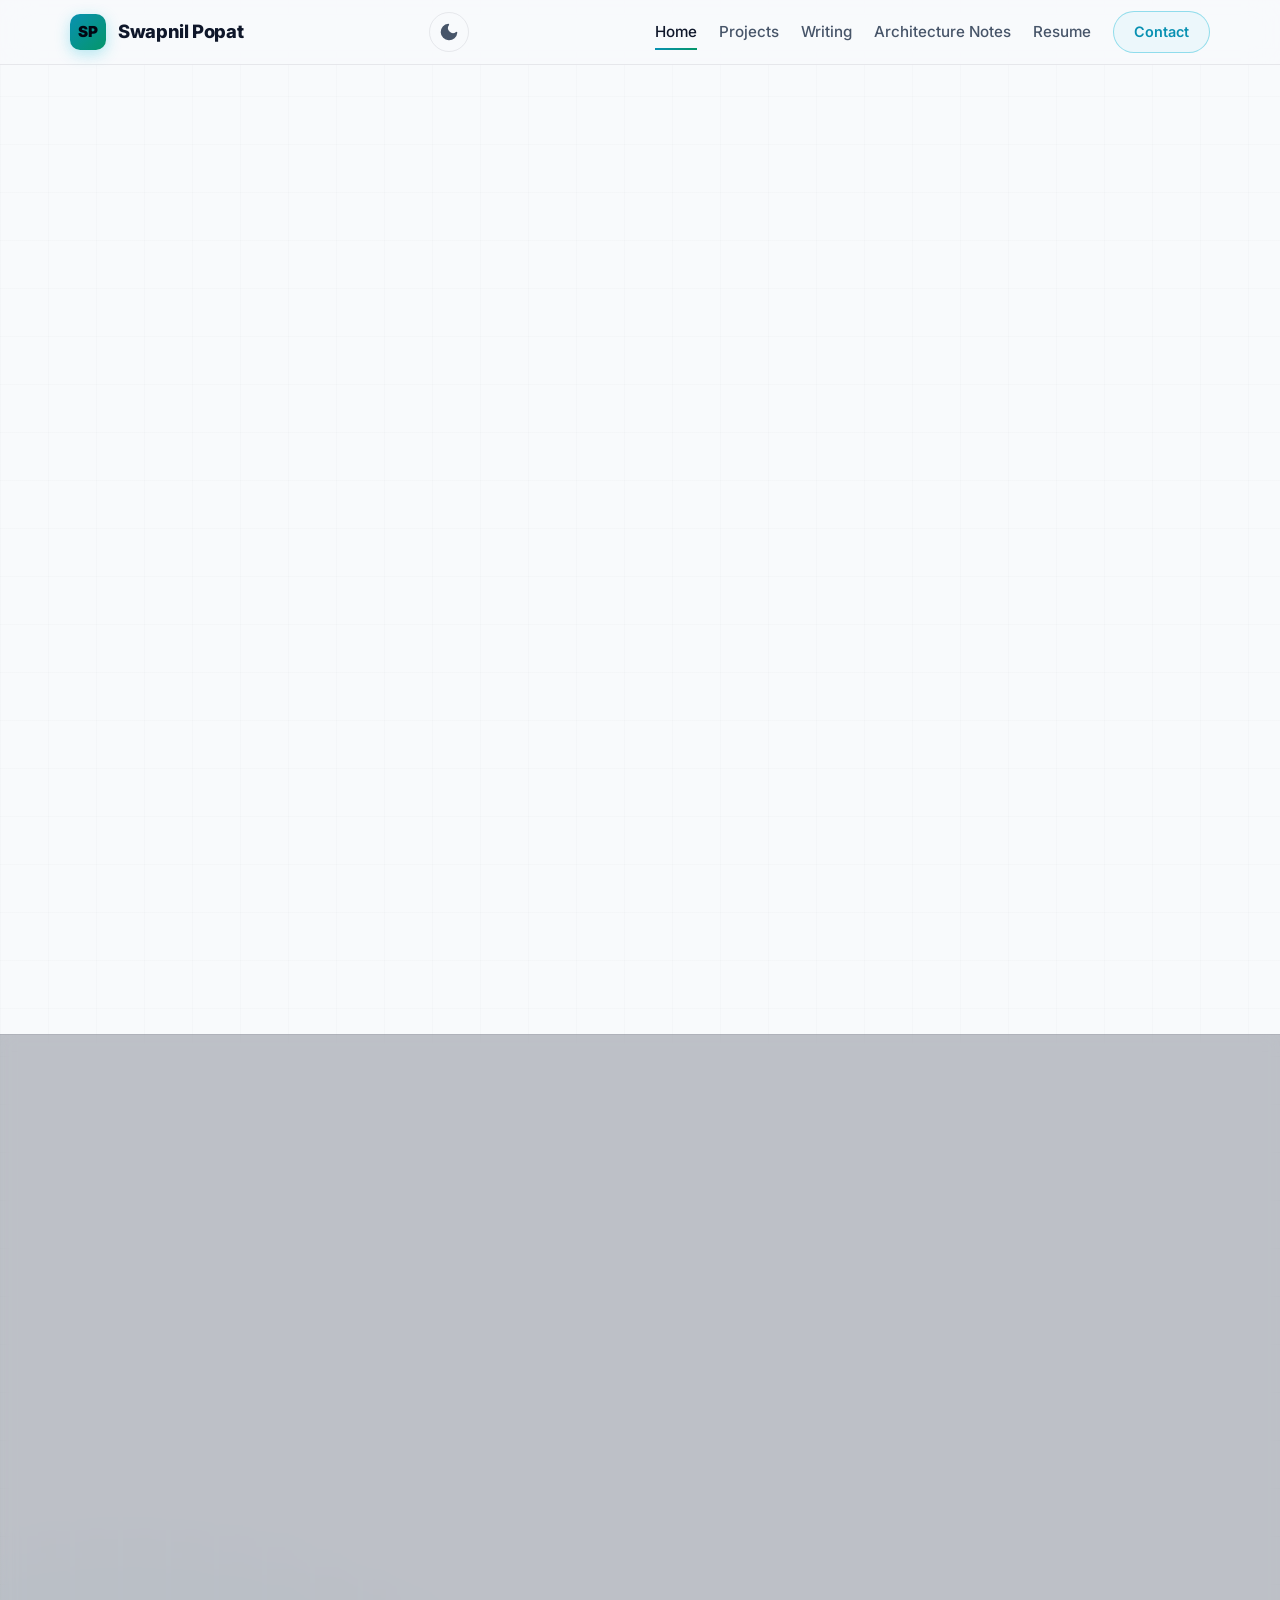
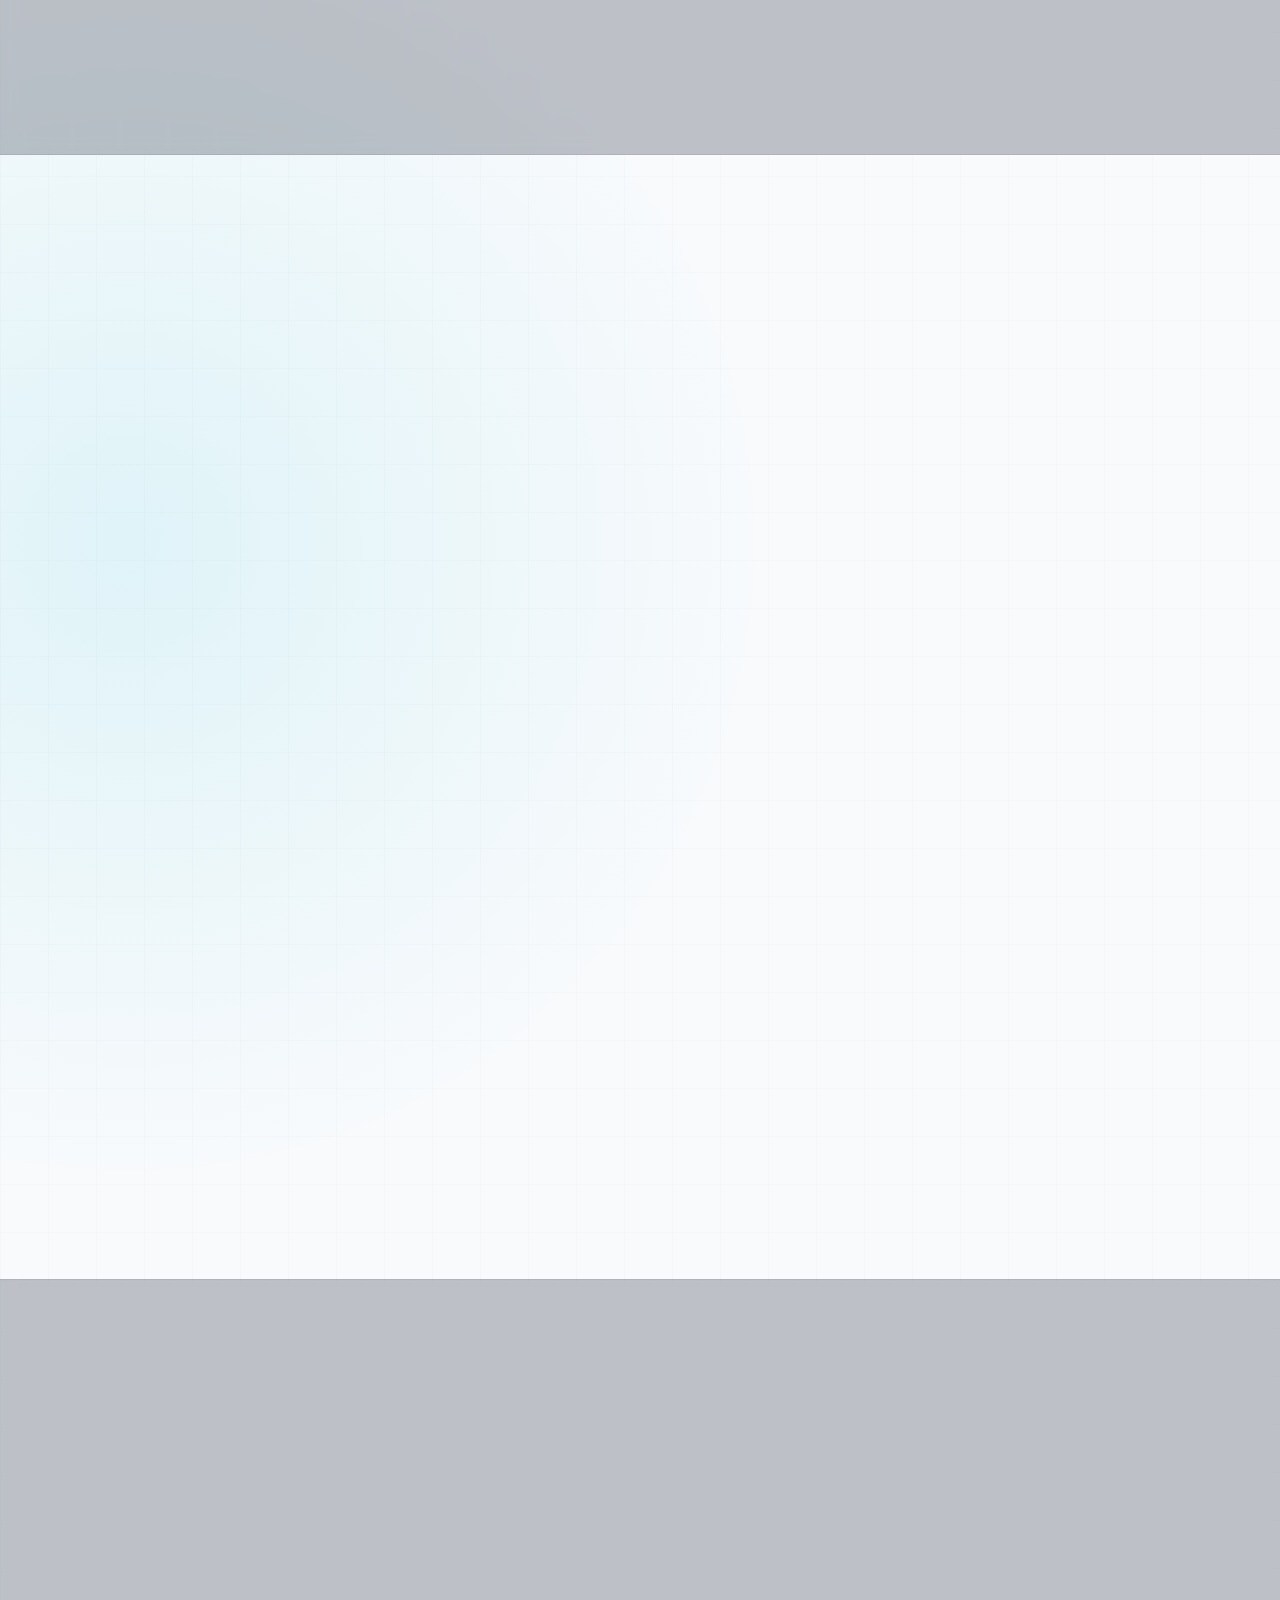
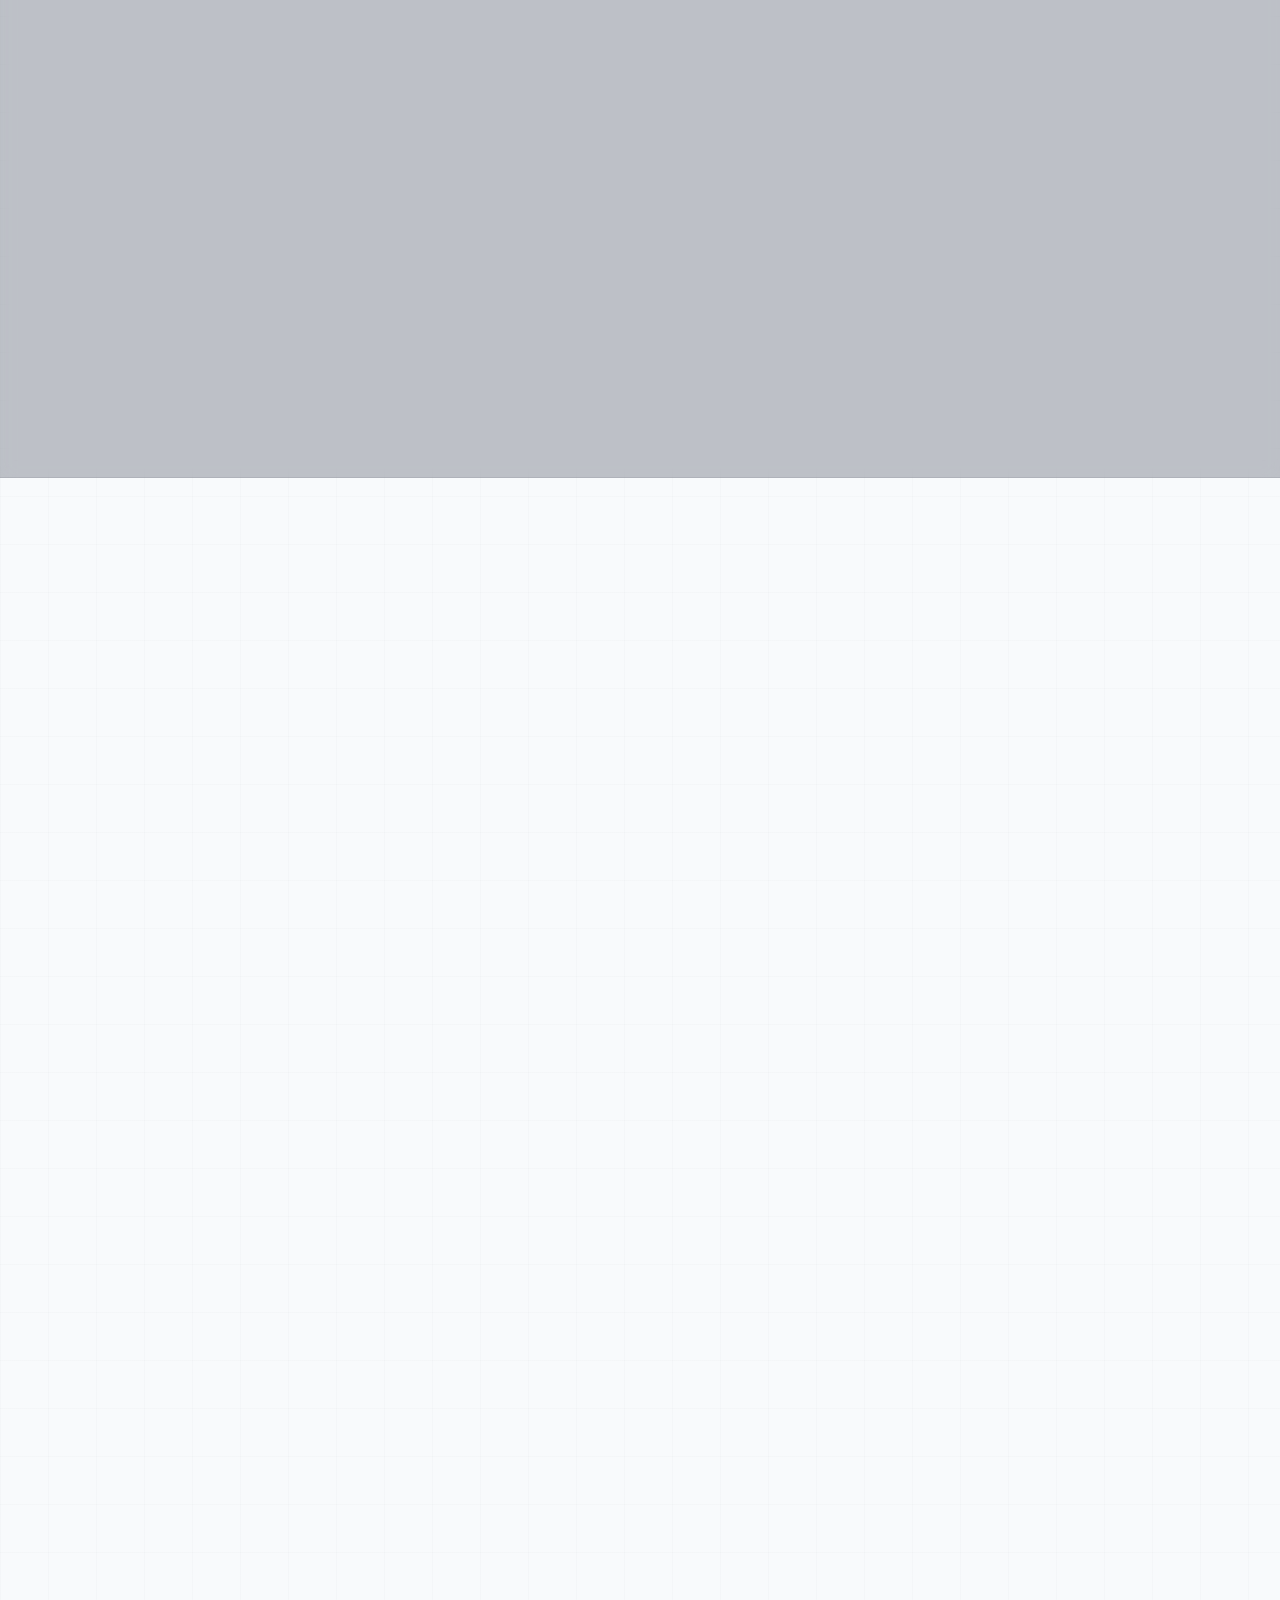
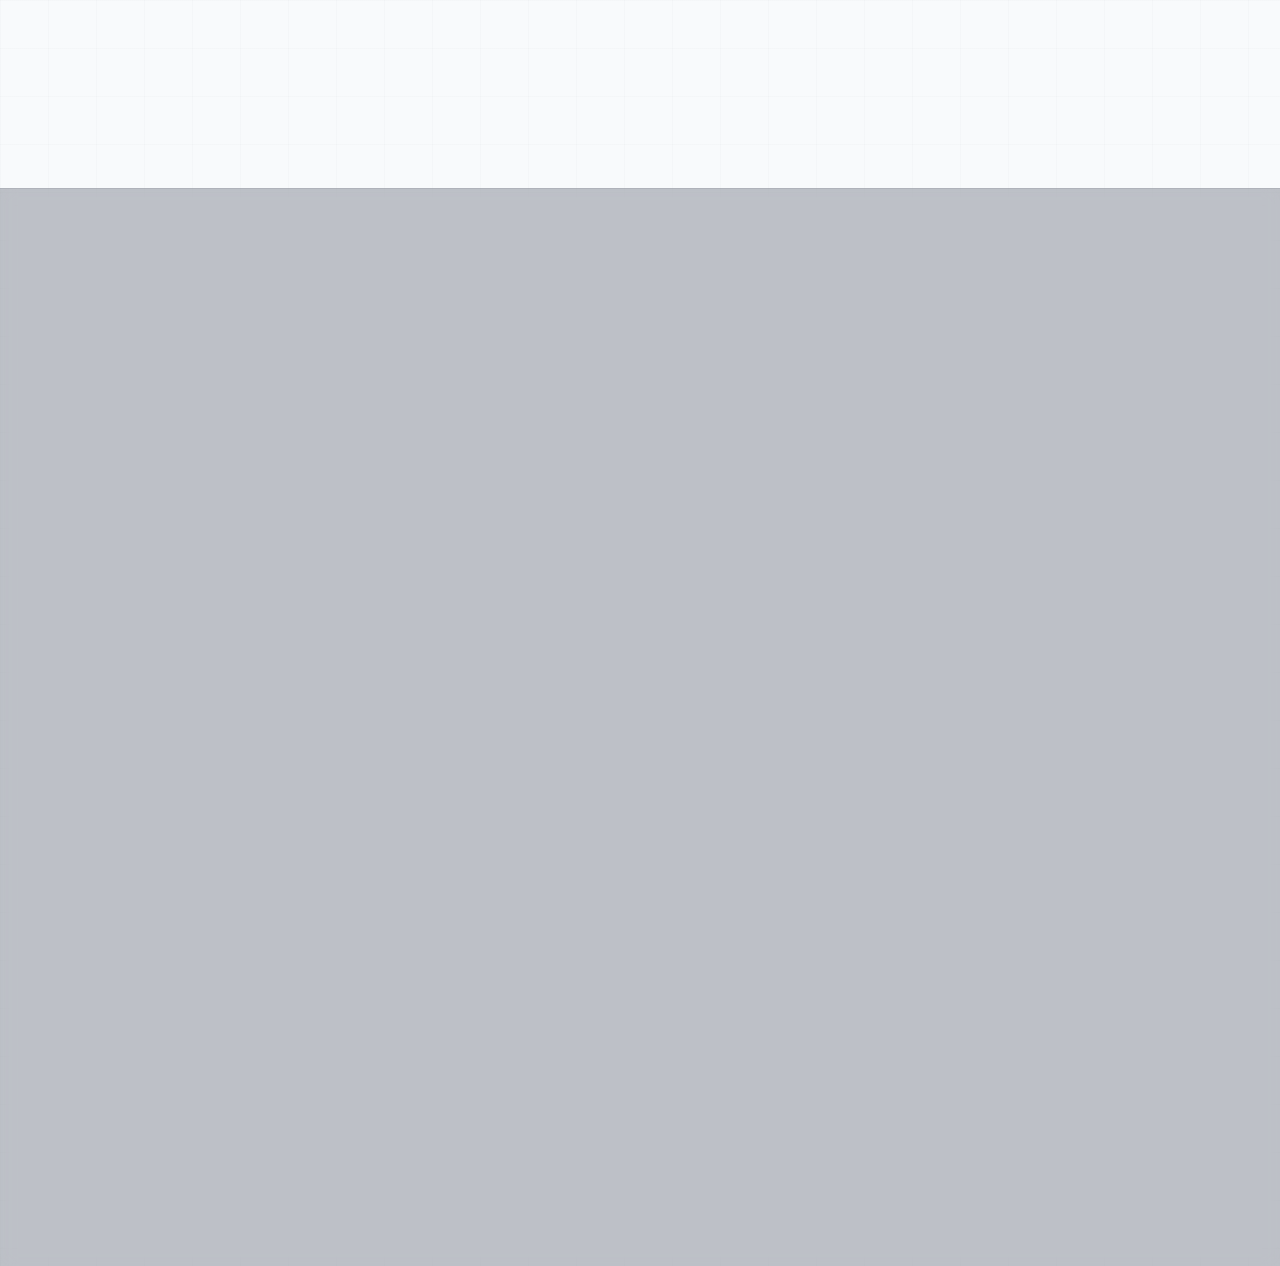
==== commit 1a73b828: "chore(seo): add google search console verification meta tag" ====
--- a/index.html
+++ b/index.html
@@ -21,6 +21,7 @@
   <meta name="referrer" content="strict-origin-when-cross-origin" />
 
   <link rel="canonical" href="https://swapnilpopat.github.io/" />
+  <meta name="google-site-verification" content="9Z7avYDl6wZCPzX8eujjYePPKXT-dC5b6_FZAQhE-RI" />
 
   <!-- Open Graph -->
   <meta property="og:title" content="Swapnil Popat | IT Solutions Architect & Industry 4.0 Leader" />
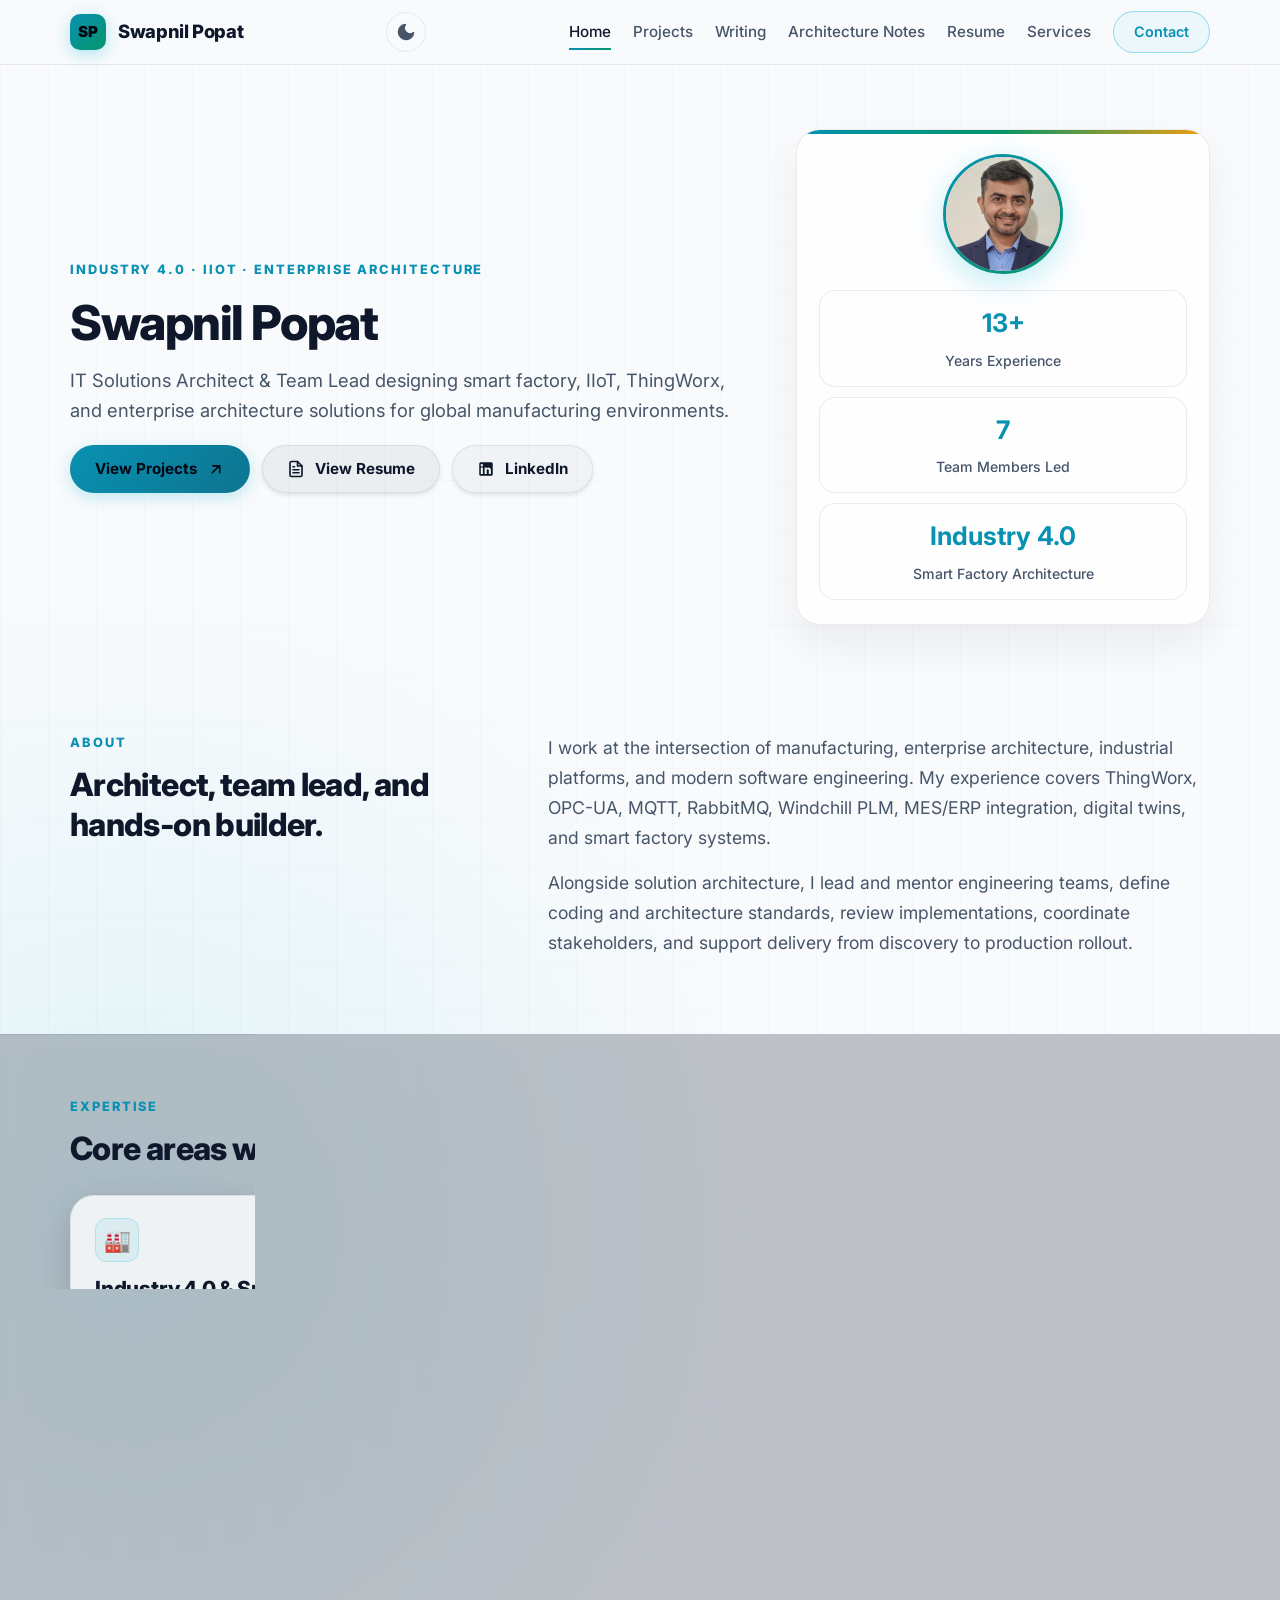
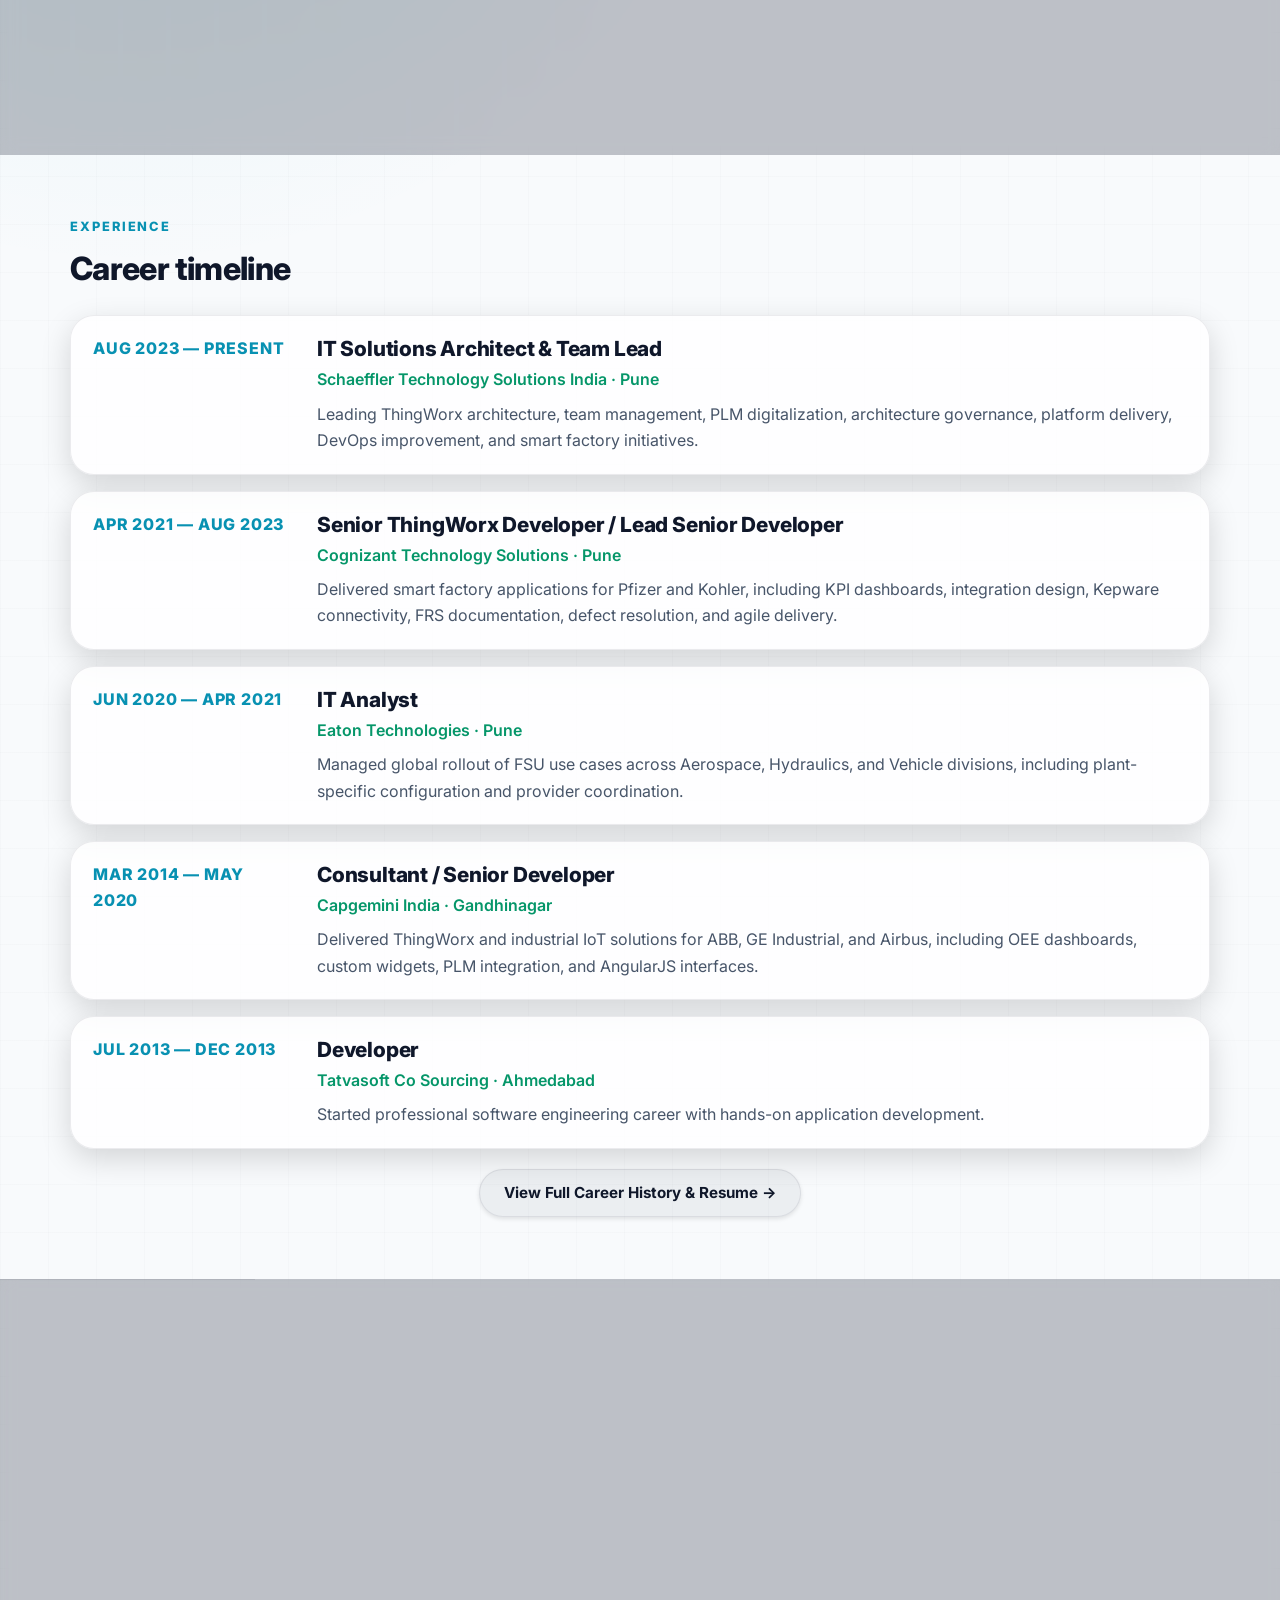
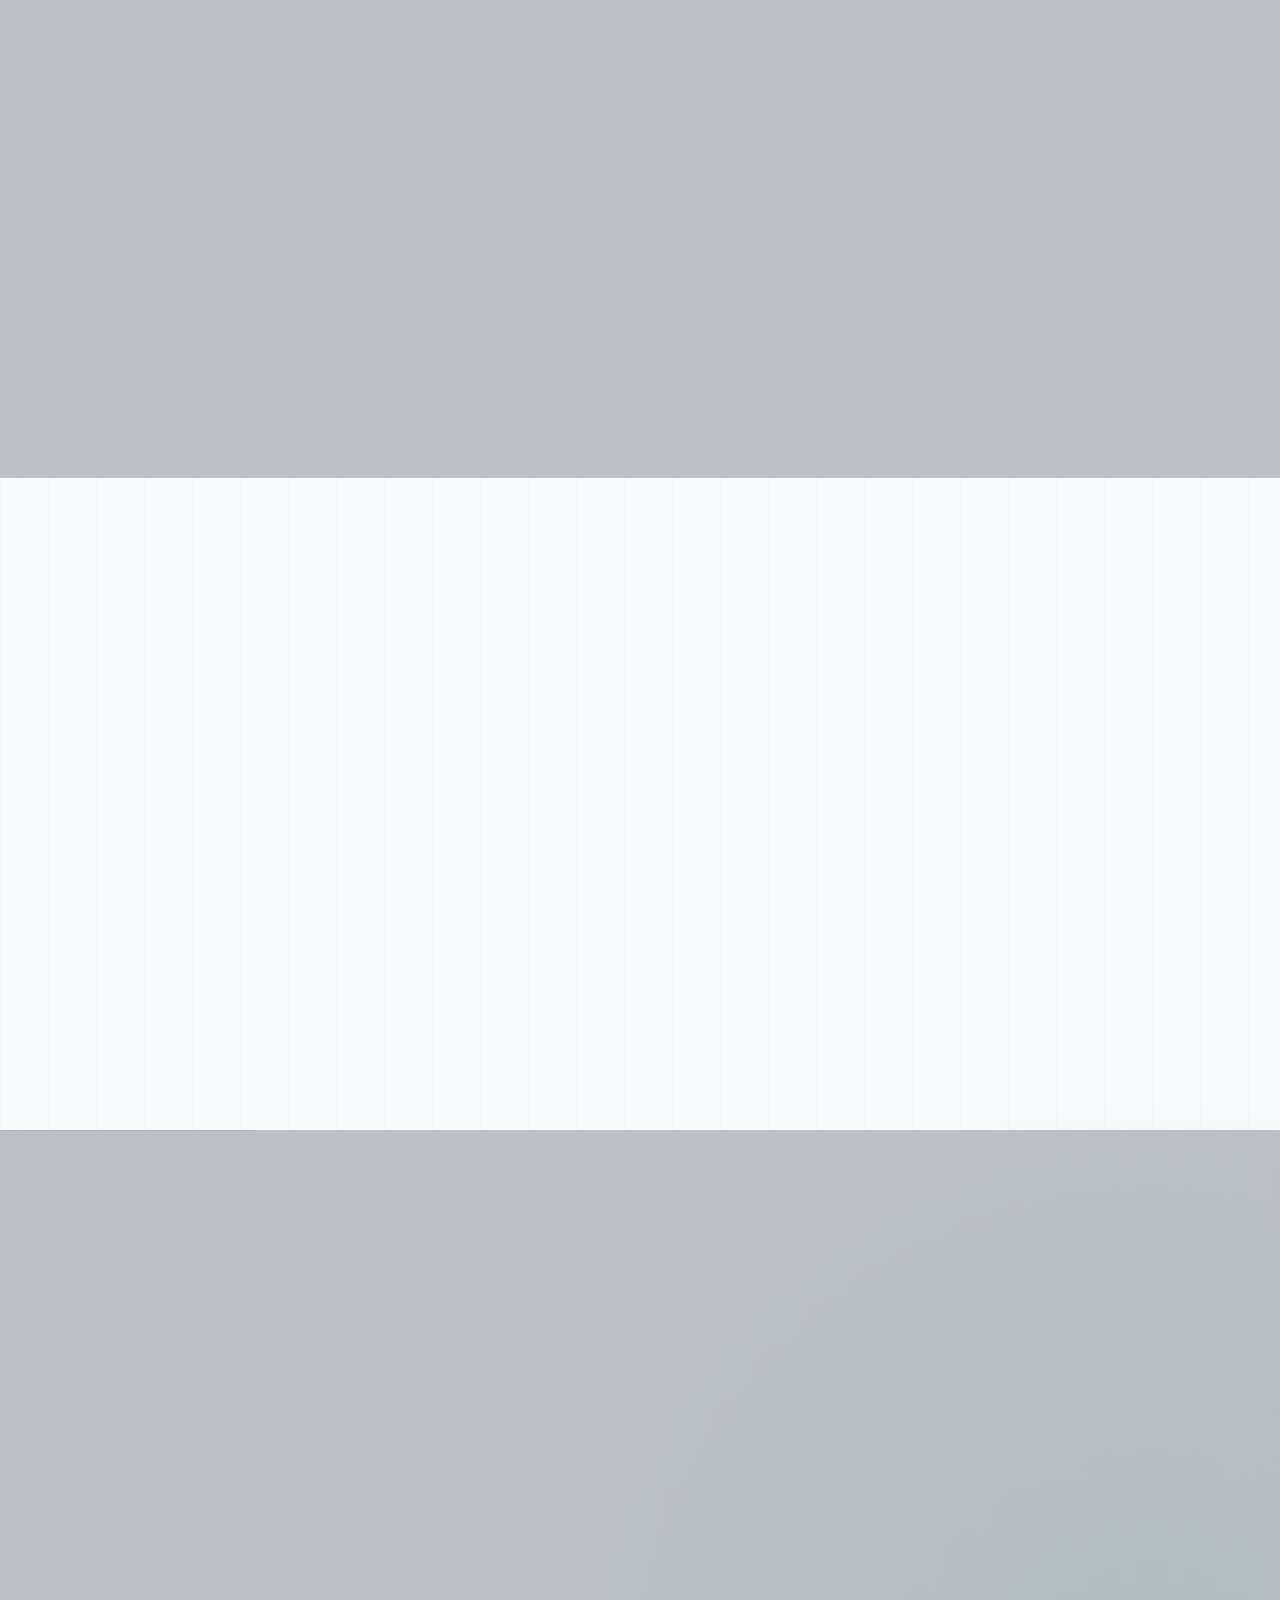
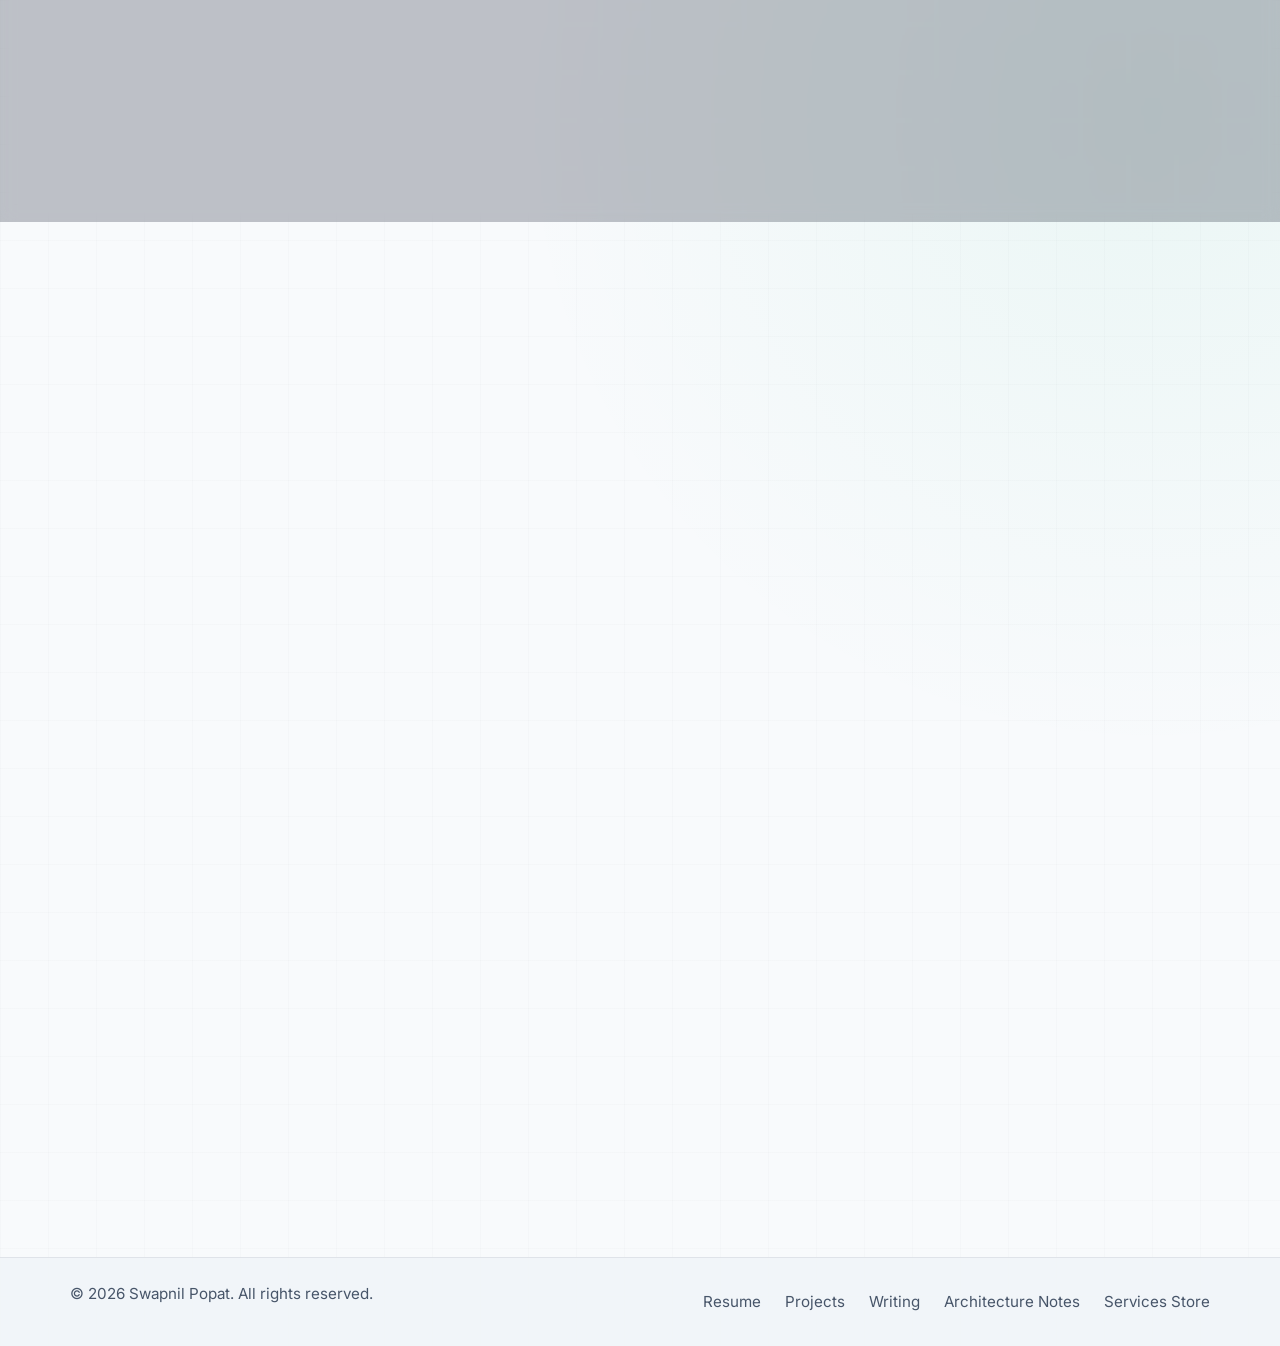
==== commit 2c6e0f81: "feat(seo): link Services Store (services.swapnilpopat.in) across nav, footer, and schema" ====
--- a/index.html
+++ b/index.html
@@ -57,6 +57,7 @@
     },
     "sameAs": [
       "https://swapnilpopat.in/",
+      "https://services.swapnilpopat.in/",
       "https://blog.swapnilpopat.in/",
       "https://www.linkedin.com/in/swapnilpopat/",
       "https://github.com/swapnilpopat",
@@ -181,6 +182,7 @@
         <a href="/writing/" class="nav-link">Writing</a>
         <a href="/architecture-notes/" class="nav-link">Architecture Notes</a>
         <a href="/resume/" class="nav-link">Resume</a>
+        <a href="https://services.swapnilpopat.in/" class="nav-link" target="_blank" rel="noopener">Services</a>
         <a href="mailto:popatswapnil@gmail.com" class="nav-cta">Contact</a>
       </nav>
     </div>
@@ -790,6 +792,26 @@
               </svg>
             </div>
           </a>
+
+          <!-- Consulting & Services Store -->
+          <a href="https://services.swapnilpopat.in/" target="_blank" rel="noopener" class="contact-btn" aria-label="Consulting and Services Store">
+            <div class="contact-btn-icon" aria-hidden="true">
+              <svg width="22" height="22" viewBox="0 0 24 24" fill="none" stroke="currentColor" stroke-width="2" stroke-linecap="round" stroke-linejoin="round" class="contact-svg" focusable="false" style="width:22px;height:22px;max-width:22px;max-height:22px;display:block;">
+                <rect x="2" y="7" width="20" height="14" rx="2" ry="2"></rect>
+                <path d="M16 21V5a2 2 0 0 0-2-2h-4a2 2 0 0 0-2 2v16"></path>
+              </svg>
+            </div>
+            <div class="contact-btn-content">
+              <span class="contact-btn-title">Services Store</span>
+              <span class="contact-btn-detail">services.swapnilpopat.in</span>
+            </div>
+            <div class="contact-btn-arrow" aria-hidden="true">
+              <svg width="16" height="16" viewBox="0 0 24 24" fill="none" stroke="currentColor" stroke-width="2" stroke-linecap="round" stroke-linejoin="round" class="arrow-svg" focusable="false" style="width:16px;height:16px;max-width:16px;max-height:16px;display:block;">
+                <line x1="7" y1="17" x2="17" y2="7"></line>
+                <polyline points="7 7 17 7 17 17"></polyline>
+              </svg>
+            </div>
+          </a>
         </div>
       </div>
     </section>
@@ -804,6 +826,7 @@
         <a href="/projects/">Projects</a>
         <a href="/writing/">Writing</a>
         <a href="/architecture-notes/">Architecture Notes</a>
+        <a href="https://services.swapnilpopat.in/" target="_blank" rel="noopener">Services Store</a>
       </div>
     </div>
   </footer>
